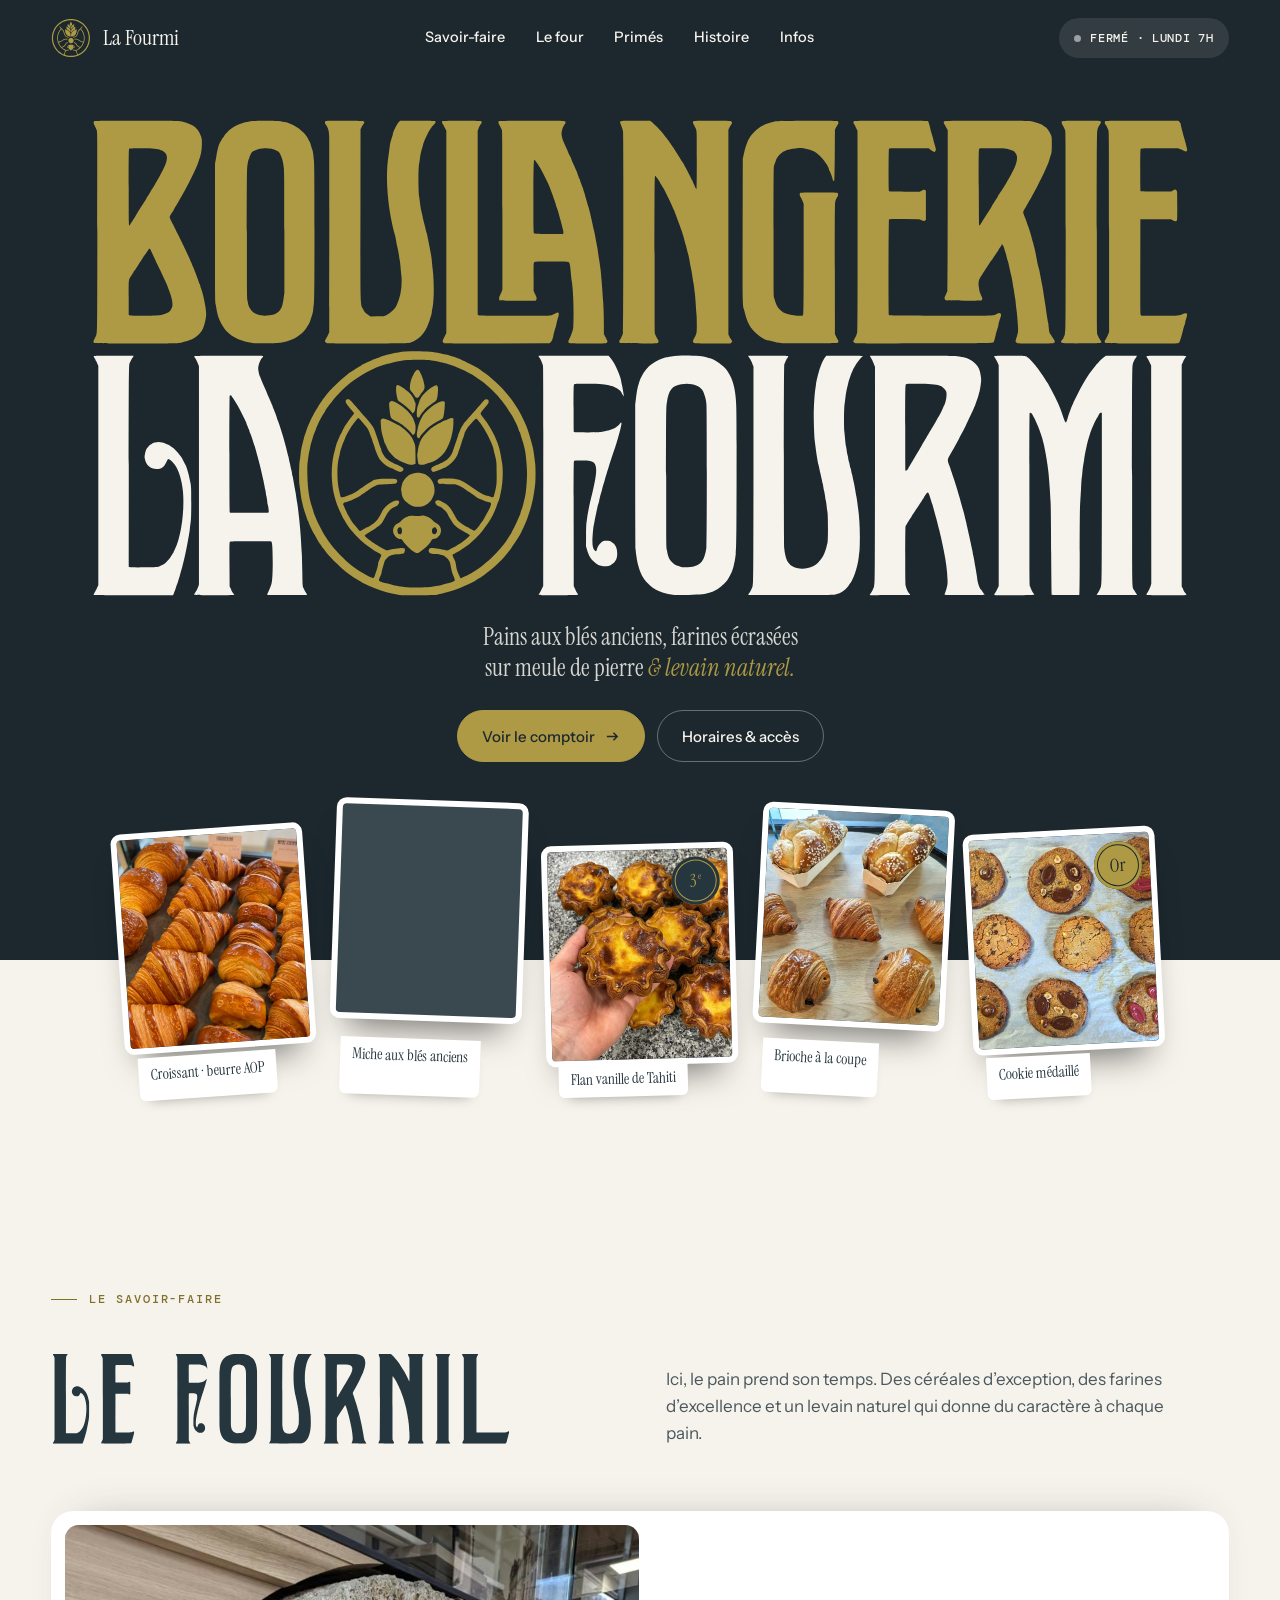
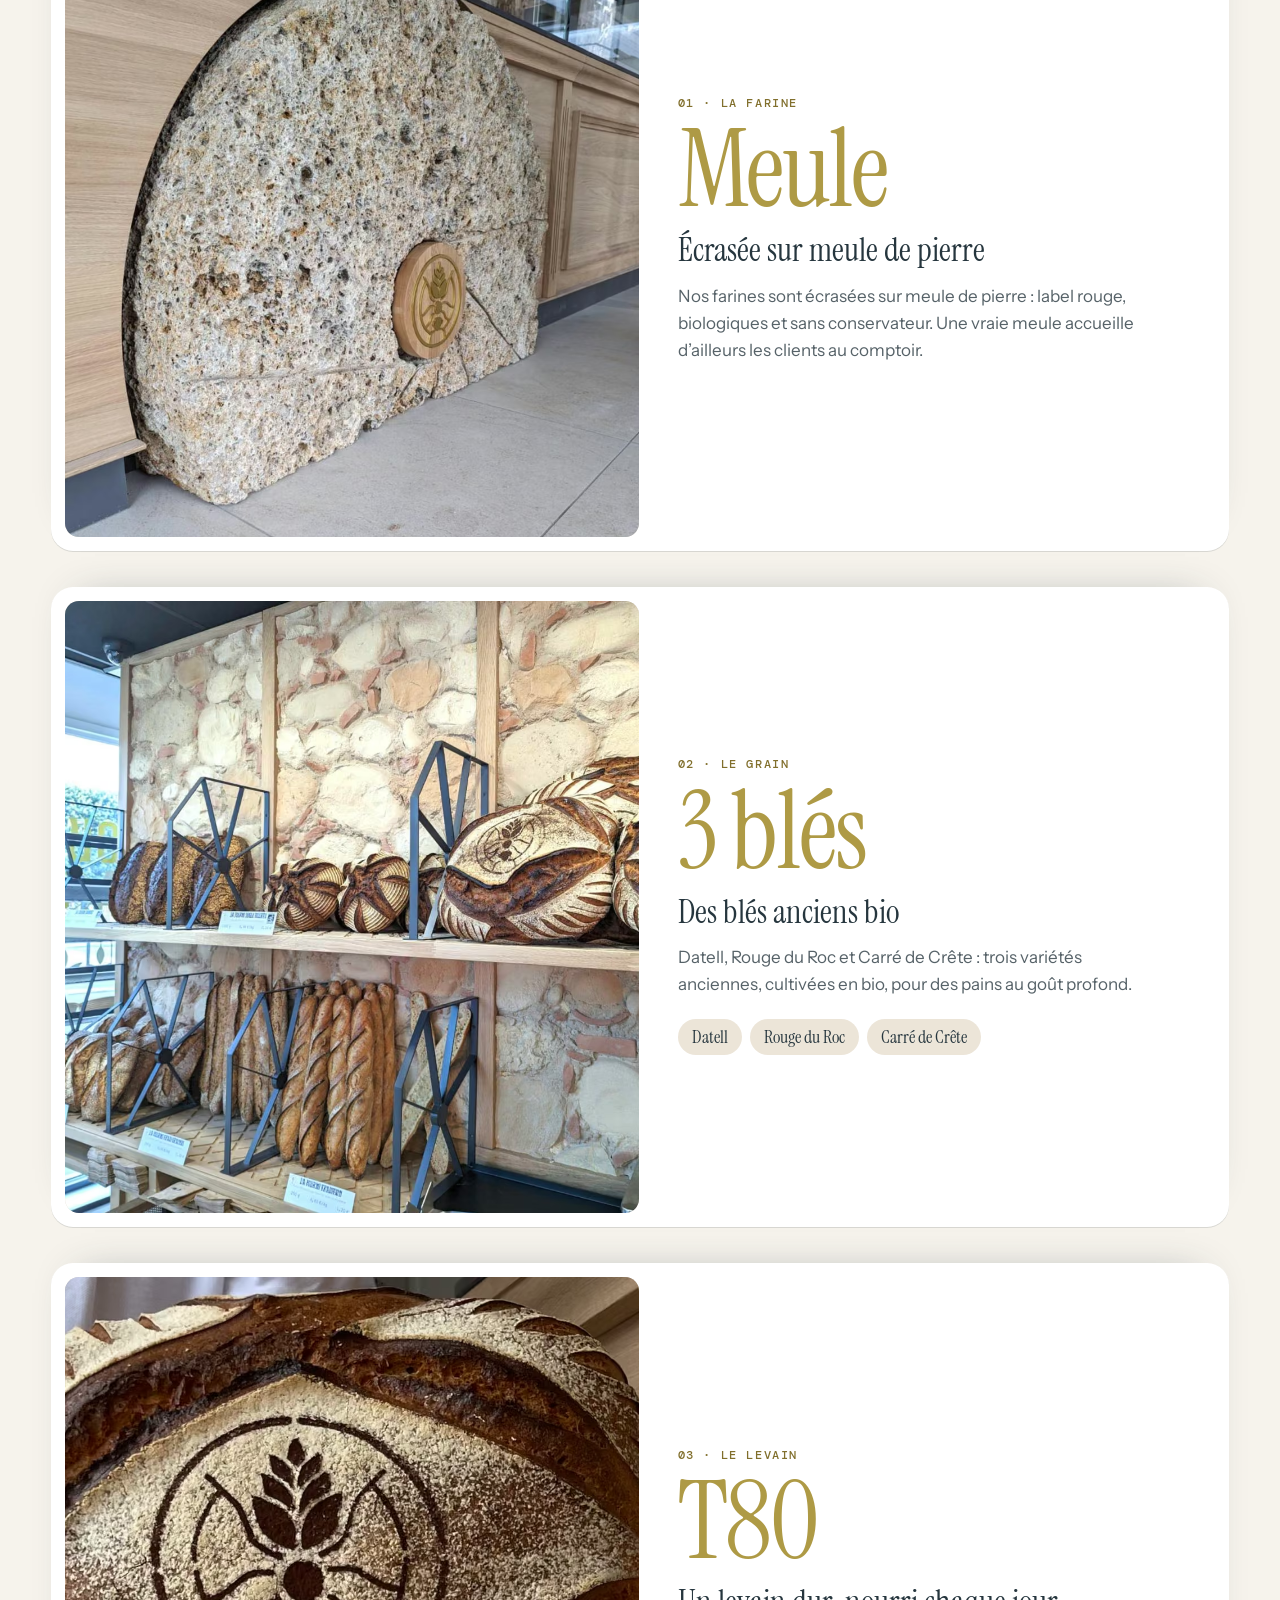
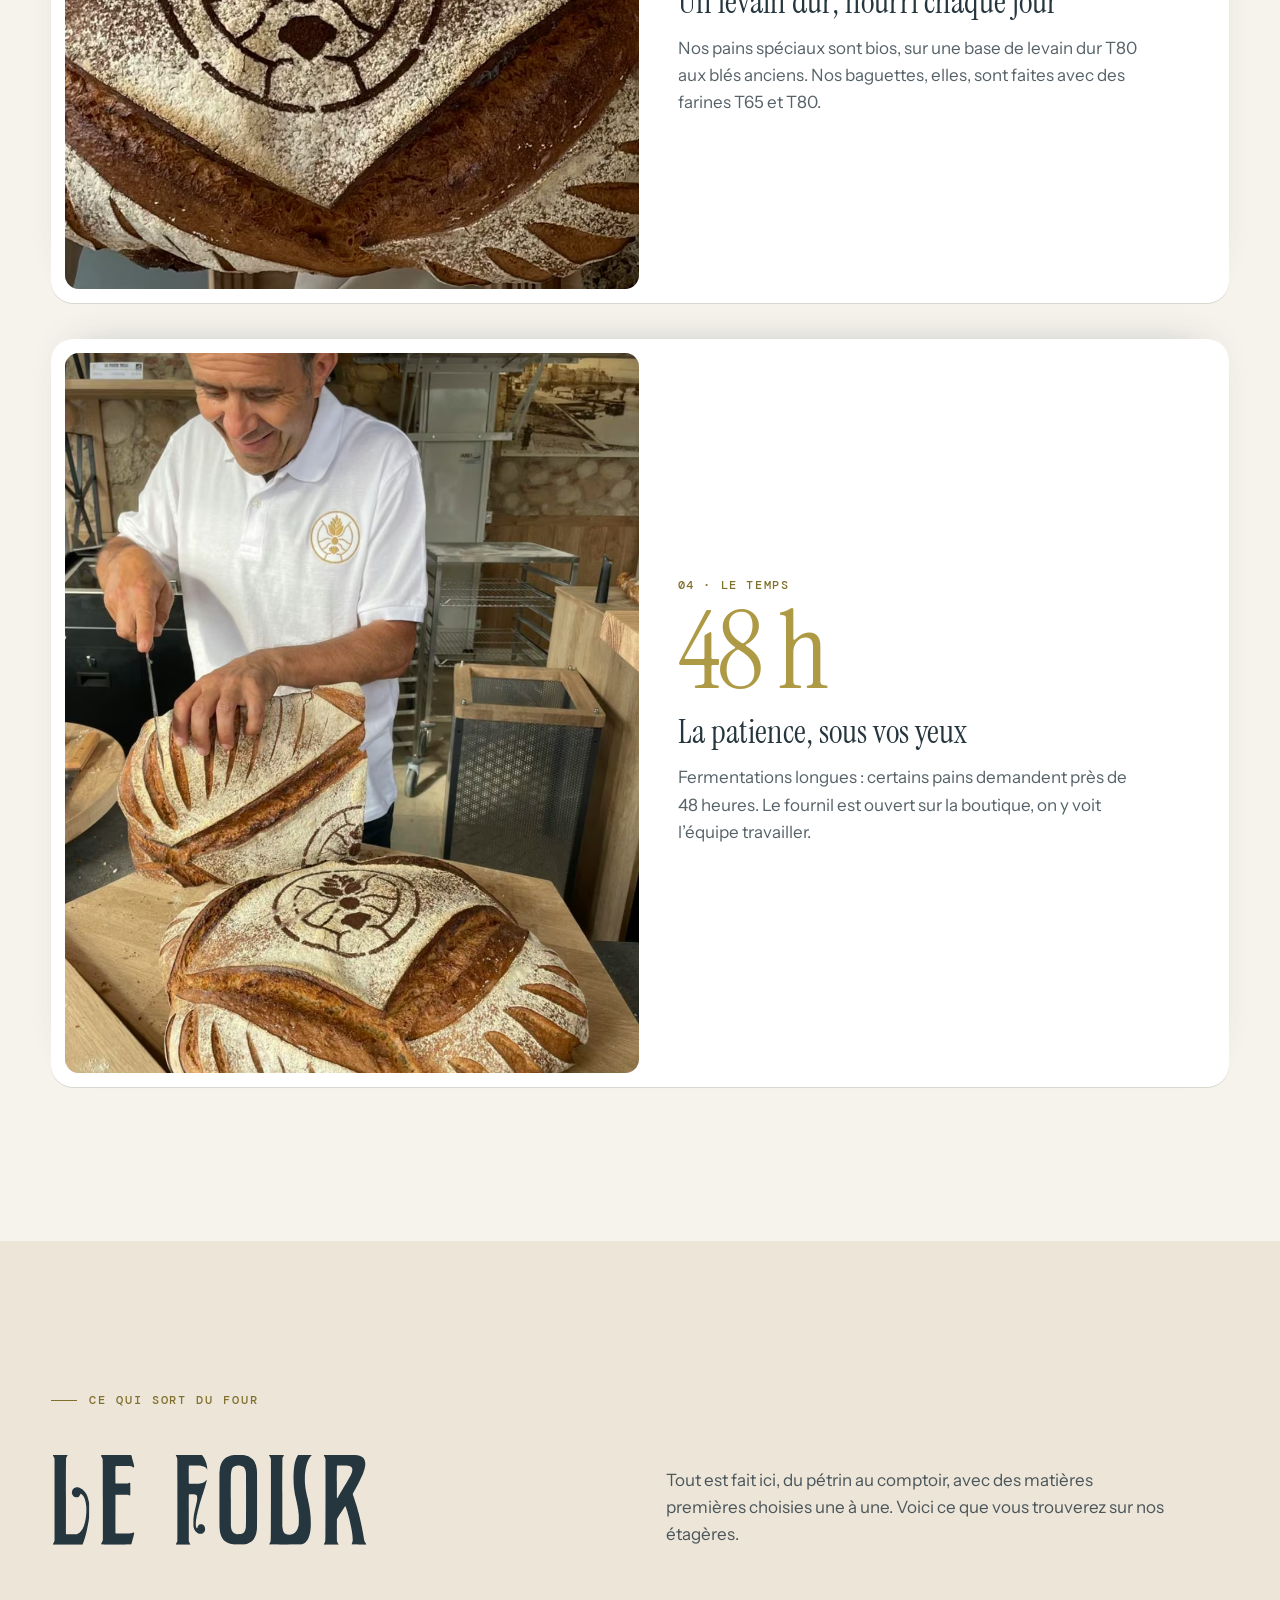
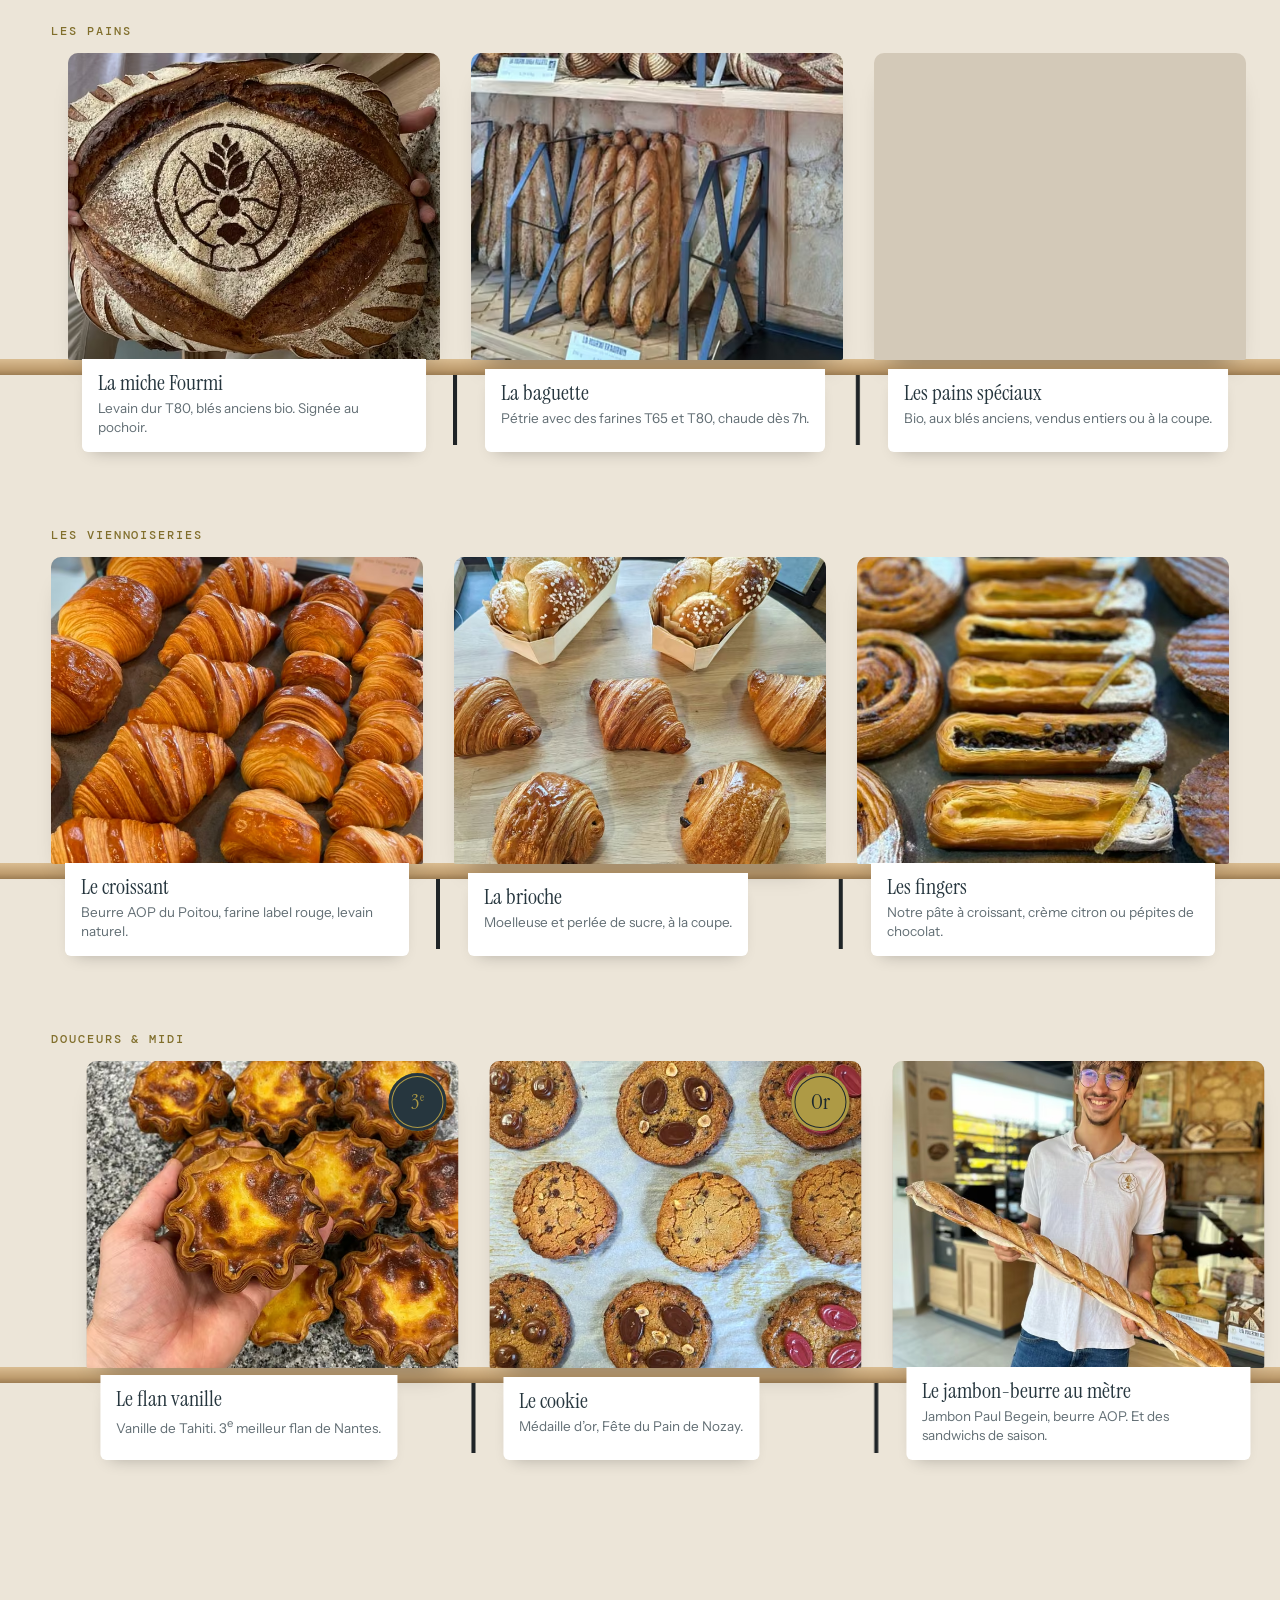
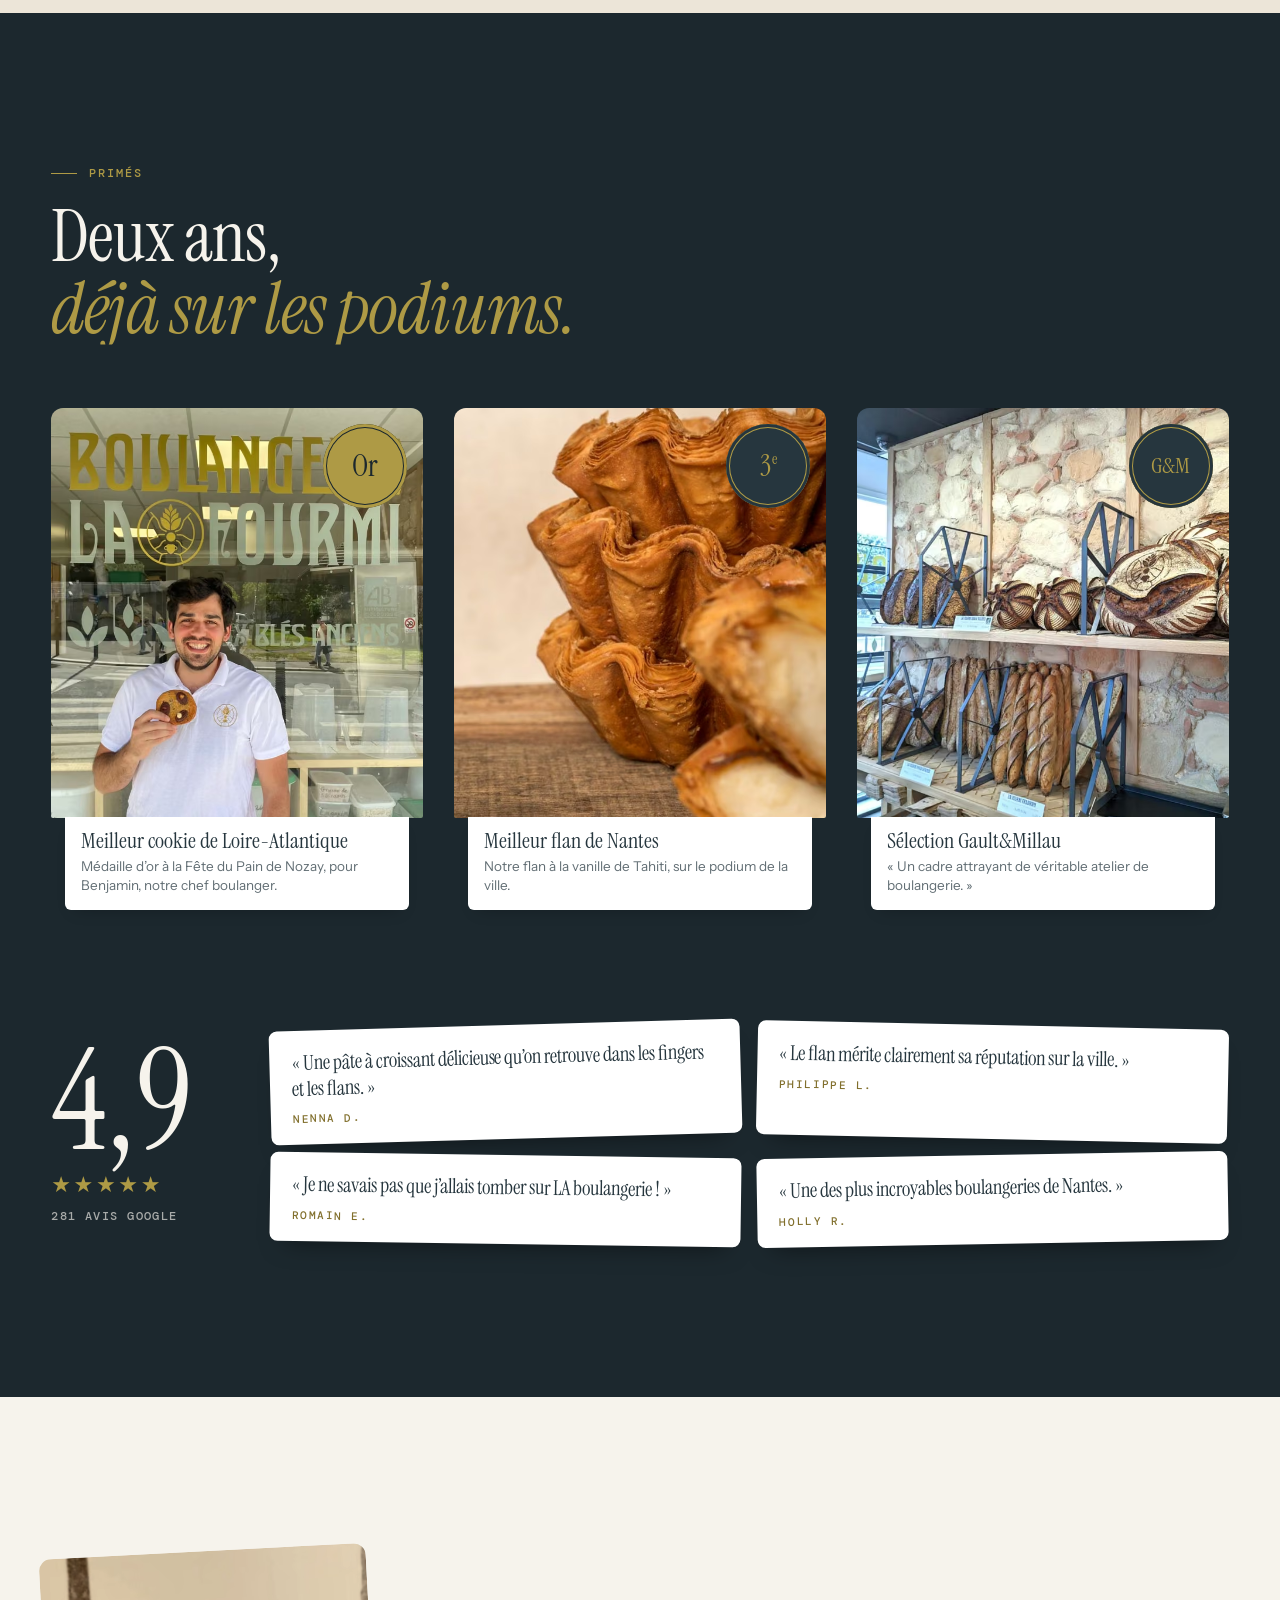
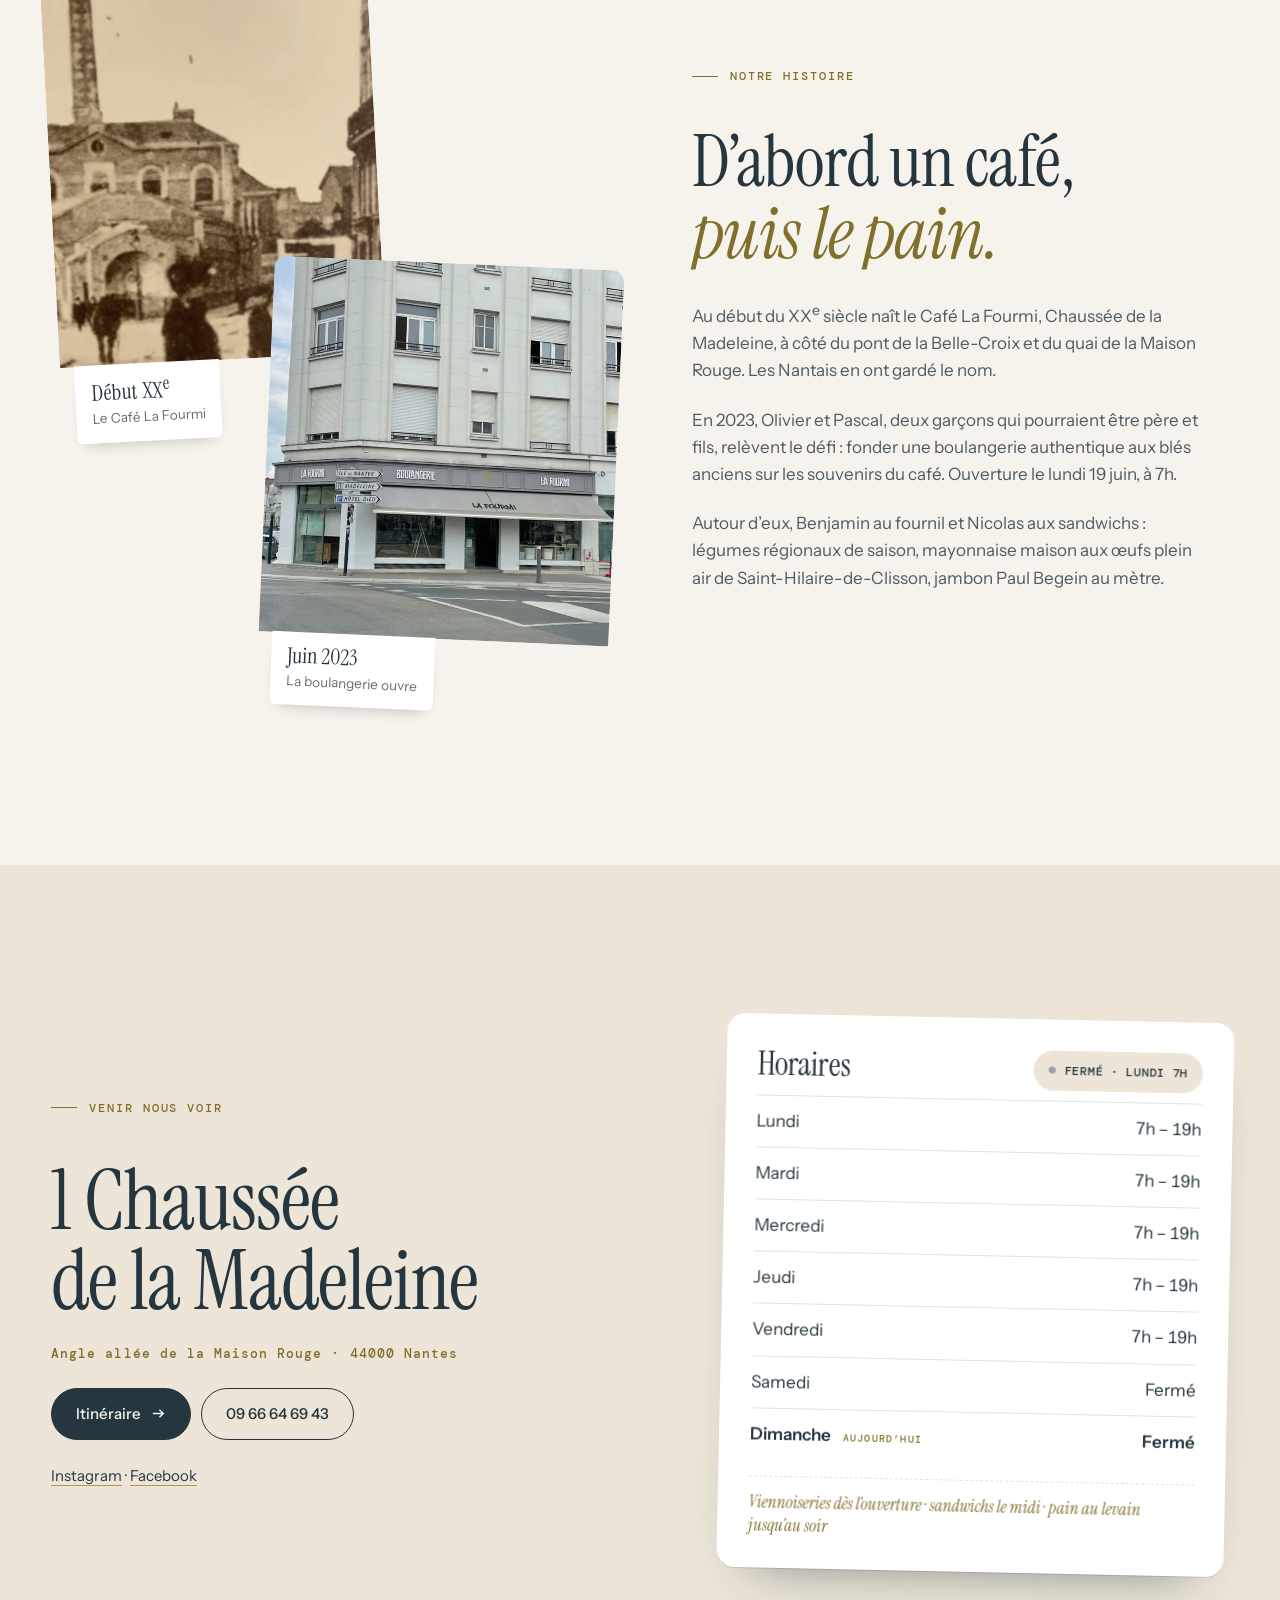
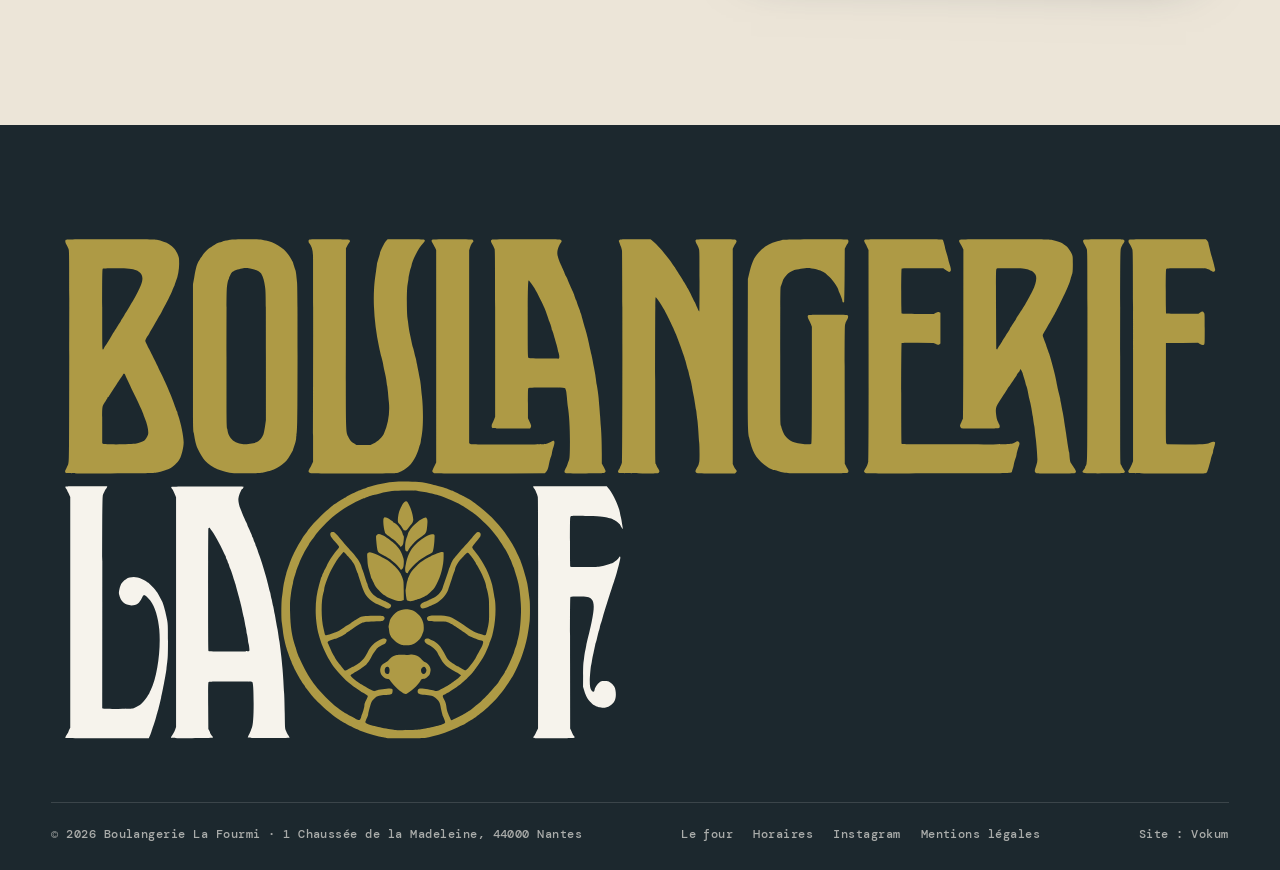
==== index.html @ 7e820cca "Site Boulangerie La Fourmi : ouverture logo, savoir-faire, le four, primés, histoire, infos Co-Autho" ====
<!DOCTYPE html>
<html lang="fr">
<head>
<meta charset="utf-8">
<meta name="viewport" content="width=device-width, initial-scale=1">
<title>Boulangerie La Fourmi · Pains aux blés anciens à Nantes</title>
<meta name="description" content="Boulangerie artisanale au 1 Chaussée de la Madeleine, Nantes. Pains aux blés anciens et farines écrasées sur meule de pierre, levain naturel, viennoiseries au beurre AOP, flan primé et sandwichs de saison. Du lundi au vendredi, 7h–19h.">
<link rel="canonical" href="https://lafourmi-site.vercel.app/">
<meta name="theme-color" content="#F6F3EC">
<meta property="og:type" content="website">
<meta property="og:title" content="Boulangerie La Fourmi · Nantes">
<meta property="og:description" content="Pains aux blés anciens, farines de meule, viennoiseries maison. 1 Chaussée de la Madeleine, Nantes.">
<meta property="og:image" content="https://lafourmi-site.vercel.app/images/og.jpg">
<meta property="og:locale" content="fr_FR">
<link rel="icon" href="/favicon.svg" type="image/svg+xml">
<link rel="apple-touch-icon" href="/apple-touch-icon.png">
<link rel="preload" href="/fonts/instrument-serif.woff2" as="font" type="font/woff2" crossorigin>
<link rel="preload" href="/fonts/instrument-sans-400.woff2" as="font" type="font/woff2" crossorigin>
<link rel="stylesheet" href="/css/styles.min.css?v=3becd344">
<script type="application/ld+json">{"@context":"https://schema.org","@type":"Bakery","name":"Boulangerie La Fourmi","image":"https://lafourmi-site.vercel.app/images/og.jpg","url":"https://lafourmi-site.vercel.app/","telephone":"+33966646943","address":{"@type":"PostalAddress","streetAddress":"1 Chaussée de la Madeleine","postalCode":"44000","addressLocality":"Nantes","addressCountry":"FR"},"geo":{"@type":"GeoCoordinates","latitude":47.2123936,"longitude":-1.5525585},"openingHoursSpecification":[{"@type":"OpeningHoursSpecification","dayOfWeek":["Monday","Tuesday","Wednesday","Thursday","Friday"],"opens":"07:00","closes":"19:00"}],"priceRange":"€","servesCuisine":"Boulangerie","sameAs":["https://www.instagram.com/boulangerielafourmi/","https://www.facebook.com/profile.php?id=100092674192375"]}</script>
<script>document.documentElement.className+=' js'</script>
</head>
<body class="is-loading">
<a class="skip" href="#main">Aller au contenu</a>

<svg width="0" height="0" style="position:absolute" aria-hidden="true">
  <symbol id="emb" viewBox="0 0 1094 1092"><path fill="currentColor" fill-rule="evenodd" d="M521.8 1067.5C511.3 1066.8 486.9 1065 486.5 1064.8C486.4 1064.7 482.9 1064.2 478.8 1063.8C474.6 1063.3 469.1 1062.5 466.6 1062C464.1 1061.5 460.9 1061 459.6 1061C458.3 1061 455.4 1060.5 453.2 1060C451.1 1059.5 448.2 1059 447 1058.8C445.8 1058.5 442.9 1058 440.5 1057.4C438.1 1056.8 435 1056.2 433.5 1056C430.6 1055.5 421.9 1053.5 414 1051.3C411.4 1050.6 407.1 1049.5 404.5 1048.8C401.9 1048.2 398.3 1047.2 396.5 1046.6C394.7 1046 391.7 1045.1 389.8 1044.5C387.8 1043.8 384.8 1043 383 1042.5C381.2 1042 376.7 1040.4 373 1039C369.3 1037.6 364.9 1036 363.2 1035.4C358.6 1033.8 354 1032 351.6 1031C350.4 1030.5 349.2 1030 348.9 1030C348.6 1030 347.8 1029.7 347.1 1029.3C344.6 1028 340.2 1026 336 1024.3C326.2 1020.4 310.1 1012.5 297.6 1005.6C293.3 1003.3 288.9 1001 287.8 1000.4C286.6 999.8 285.2 999 284.5 998.5C283.1 997.5 267.1 987.9 263.8 986C262.6 985.3 260.4 983.9 258.9 982.7C257.4 981.6 255.2 980 254 979.3C252.8 978.5 250.8 977.2 249.5 976.2C248.2 975.3 246.6 974.1 245.8 973.7C244.2 972.8 224 957.8 220.2 954.6C218.9 953.6 216.3 951.5 214.3 949.9C212.3 948.3 210.3 946.5 209.8 946C209.2 945.5 206.7 943.4 204.2 941.2C192.4 931 186.3 925.3 175.6 914.5C166.8 905.8 150.6 888.2 146.9 883.6C146 882.5 143.7 879.5 141.8 877.1C139.8 874.7 137.2 871.4 135.8 869.7C132.7 866 125.2 856 120.5 849.5C118.6 846.9 116.7 844.2 116.1 843.5C115.5 842.8 114.8 841.5 114.3 840.5C113.8 839.5 112.8 837.9 112 836.8C110.5 834.8 105.8 827.9 103.8 824.5C103.2 823.5 102.2 822.1 101.7 821.2C101.2 820.4 100.5 819.1 100 818.4C98.7 815.9 93.4 807.3 92.5 806C92 805.3 90.3 802.2 88.8 799.2C87.2 796.2 85.7 793.5 85.5 793.2C84.4 791.8 70.5 763.5 68.2 758C65.2 750.8 61.9 743.1 61 741.5C60.5 740.5 60 739.2 60 738.8C60 738.4 59.1 735.8 58 733.1C56.9 730.5 55.6 727.2 55.2 726C54.9 724.8 53.9 721.9 53 719.5C52.1 717.1 51 713.9 50.5 712.2C48.5 705.8 47.9 703.6 47 701.2C46.5 699.9 45.9 698 45.8 697C45.5 696 45.1 694.6 44.7 694C44.4 693.2 43.7 691.2 43.3 689.5C42.1 684.5 41 680 40 676.5C39.4 674.7 38.8 672.1 38.5 670.8C38.3 669.4 37.9 667.6 37.5 666.9C37.2 666.1 36.8 664 36.5 662.1C36.1 660.2 35.5 657.4 35 655.8C34.5 654.1 34 651 33.8 649C33.5 647 33.1 644.6 32.7 644C32.4 643.2 31.8 640.4 31.6 637.7C31.2 635 30.6 630.6 30 628C29.4 625.4 29 622.5 29 621.5C29 620.5 28.6 617.4 28.1 614.5C27.6 611.6 26.9 606.5 26.8 603.2C26.6 600 26.1 594.8 25.7 591.8C23.6 575.5 23.6 516.9 25.7 502.2C26.1 499.5 26.6 494.4 26.8 491C26.9 487.6 27.5 482.6 28 480C28.5 477.4 29.1 473.6 29.2 471.5C29.4 469.4 30 465.6 30.6 463.1C31.1 460.5 31.5 457.6 31.5 456.6C31.5 455.6 31.9 453.5 32.2 452C32.7 450.5 33.4 447.4 33.8 445.1C34.1 442.7 34.7 440.1 35 439.2C35.3 438.4 35.9 435.9 36.2 433.7C37 429.4 38 424.8 39.8 418.8C40.4 416.6 41.1 413.8 41.4 412.5C42 409.4 43.8 403.2 44.7 400.5C46.5 394.9 47.6 391.5 48.2 388.6C48.6 386.9 49.4 384.8 49.8 384C50.1 383.2 50.5 382.2 50.5 381.8C50.5 381.2 50.9 380.2 51.2 379.4C52 377.8 53.4 373.9 54.9 369.5C55.2 368.2 56 366.2 56.5 365C57 363.8 57.6 361.9 58 361C59.4 357.1 61 353.1 61.7 351.8C62.1 350.9 62.5 350.1 62.5 349.8C62.5 349.6 63 348.4 63.5 347.3C64 346.1 65.2 343.6 66 341.5C67.8 337.2 68 336.8 71.5 329C73 325.9 74.6 322.7 75 322C75.5 321.3 76 320.2 76.2 319.5C76.6 318.3 82.9 305.9 85.8 300.8C86.5 299.4 88 296.4 89.2 294.2C91.7 289.6 93.3 286.8 98.2 278.9C104.7 268.2 105.6 266.8 109.5 261.1C111.5 257.9 113.8 254.4 114.5 253.2C116.9 249.1 133 227.4 138.1 221.5C140.1 219.2 143.1 215.6 144.7 213.5C146.3 211.4 148.7 208.6 149.9 207.2C151.2 205.8 153.7 203.1 155.5 201C157.3 198.9 160 195.9 161.5 194.2C165.4 189.9 187 168.4 191.8 164.1C193.9 162.1 196.8 159.4 198 158.3C202.3 154.2 209.5 148.3 223.9 136.8C234.8 128.1 255.8 113.2 265.2 107.5C267.3 106.2 270.9 104 273.4 102.5C275.8 101 277.9 99.7 278.2 99.5C278.5 99.5 280.2 98.4 282.1 97.2C283.9 96 286.1 94.7 287.1 94.3C289.9 93 297.1 89 300.1 87.2C301.7 86.2 307.4 83.3 312.9 80.7C331.9 71.5 334.2 70.5 343.2 66.8C345.8 65.8 350.2 63.9 353.2 62.6C356.2 61.4 360.2 59.9 362 59.2C363.8 58.6 366.8 57.5 368.8 56.8C370.7 56 373.6 55 375.2 54.5C376.9 54 378.8 53.4 379.5 53.1C381.6 52.2 388.6 50.1 390.5 49.8C391.4 49.5 392.9 49.1 393.8 48.8C396.4 47.6 401.6 46 409.5 44C413.8 43 418.5 41.7 420 41.3C426.2 39.7 433.9 38 435.1 38C435.7 38 437.9 37.5 439.8 37C441.7 36.5 444.9 35.9 446.9 35.5C448.8 35.2 451 34.8 451.7 34.5C452.4 34.2 455.9 33.7 459.4 33.2C462.9 32.9 466.6 32.3 467.5 32C468.4 31.8 472.7 31.1 476.9 30.8C481.1 30.3 484.9 29.9 485.1 29.7C485.6 29.4 505 27.9 519.2 27C533.4 26.1 567 26.6 584.8 27.9C593 28.5 601.5 29.2 603.5 29.6C605.5 29.9 609.4 30.4 612 30.8C625.8 32.6 638.4 34.8 647.8 36.8C650.9 37.5 653.8 38 654.3 38C655.4 38 664.2 40.1 669.5 41.5C671.3 42 675.9 43.2 679.8 44.2C683.6 45.2 687.9 46.4 689.2 46.8C690.6 47.2 693.6 48.1 696 48.9C698.4 49.5 700.9 50.3 701.8 50.6C702.6 50.9 704.6 51.5 706.2 52C709.6 53 714.2 54.7 720.2 56.9C722.5 57.8 726.8 59.3 729.8 60.4C732.8 61.5 736.7 63 738.5 63.9C740.4 64.7 742.4 65.5 743 65.8C744.9 66.3 756.1 71.2 761.2 73.8C763.8 75 768.2 77 771.2 78.5C774.2 79.9 777.2 81.3 777.7 81.6C778.7 82.1 781.4 83.5 793.2 89.8C796.9 91.7 801.2 94 803 95.2C804.8 96.2 807.4 97.8 808.8 98.6C810.1 99.4 812.2 100.7 813.5 101.5C814.8 102.3 816.6 103.5 817.8 104C818.9 104.7 820.3 105.5 821 106C823.5 107.8 831.1 112.8 832.8 113.8C833.6 114.3 835 115.2 835.8 115.7C836.6 116.2 838.8 117.7 840.8 119C842.6 120.2 846 122.6 848 124.2C850.1 125.9 853.5 128.4 855.5 129.8C859.5 132.5 868 139.3 875.7 145.7C878.4 147.9 881.4 150.3 882.2 151C886.5 154.4 900.2 167.1 908 174.8C920.1 186.7 923.5 190.3 934.5 202.5C937.4 205.7 940 208.6 940.4 209C940.7 209.4 942.2 211.2 943.6 213.1C945 214.9 948.4 219.1 951 222.3C956.5 229.1 960.4 234.2 964.9 240.4C966.5 242.8 968.8 245.9 969.8 247.2C970.8 248.6 972.5 251.1 973.5 252.8C974.6 254.4 977.2 258.1 979.3 261C981.4 263.9 983.3 266.8 983.6 267.5C984 268.2 984.5 269.1 984.9 269.6C985.2 269.9 986 271.3 986.6 272.6C987.3 273.8 989.5 277.4 991.5 280.8C994.9 286.2 997.6 291.1 1000.9 297C1001.5 298.2 1002.6 300.1 1003.2 301.2C1004.9 304 1019.5 333.7 1019.5 334.3C1019.5 334.5 1024.6 346.7 1025.8 349.2C1026.1 350.1 1027 352 1027.7 353.5C1028.3 355 1029.2 357.1 1029.4 358C1029.7 358.9 1030.7 361.6 1031.5 363.8C1032.3 365.9 1033.5 368.9 1034 370.2C1034.5 371.6 1035.2 373.6 1035.7 374.8C1036.1 375.9 1037.2 379.1 1038 382C1039 384.9 1040.7 390.2 1041.8 393.9C1043 397.6 1044 401 1044 401.4C1044 401.9 1044.2 402.5 1044.5 402.8C1044.8 403.1 1045.5 405.2 1046 407.5C1046.5 409.9 1047.4 413.8 1048 416.2C1048.5 418.8 1049.3 421.6 1049.8 422.8C1050.8 425.8 1053.7 439.3 1055.3 448.2C1055.8 450.8 1056.4 453.9 1056.8 455.2C1057.2 456.6 1057.6 459.6 1057.8 461.8C1057.9 463.9 1058.5 467.8 1059 470.2C1059.5 472.8 1060.2 477.4 1060.5 480.8C1060.8 484.1 1061.4 488.6 1061.8 490.8C1062.1 492.9 1062.5 497.9 1062.8 501.8C1063 505.6 1063.4 512.5 1063.8 517C1064.8 528.5 1065.2 553.9 1064.5 564.5C1062.8 591.6 1062 604 1061.5 605.8C1061.2 606.9 1060.8 610.5 1060.5 613.8C1060.2 617 1059.6 621 1059.2 622.5C1058.8 624.1 1058.3 627.6 1058 630.3C1057.5 635.5 1056.1 643.3 1054.5 650.5C1054 652.9 1053.2 656.4 1053 658.2C1052.7 660.1 1052 662.5 1051.7 663.5C1051.3 664.4 1051 665.5 1051 666.1C1051 666.6 1050.5 669 1049.8 671.4C1048.3 676.9 1047.2 681.5 1046.3 685.2C1045.7 688.1 1044.8 691 1042.2 698.9C1041.5 700.8 1041 702.7 1041 703C1041 703.5 1040.5 704.9 1040 706.2C1039.5 707.6 1038.3 711.1 1037.5 714C1036.5 716.9 1035.7 719.5 1035.5 719.8C1035 720.4 1033.3 725.1 1032 729.2C1031.1 732.1 1029.8 735.6 1028 739.8C1027.5 740.9 1026.6 743 1026 744.5C1025.3 746 1024.3 748.4 1023.8 749.8C1020.8 756.3 1019.5 759.5 1019.5 759.8C1019.5 761 1003 793.6 998.5 801.5C996.3 805.2 994.1 809.1 993.7 810.1C993.2 811.1 992.7 812 992.5 812C992.3 812 991.9 812.6 991.5 813.4C990.8 815.2 986.1 822.9 980.1 831.8C979.1 833.4 977.8 835.4 977.2 836.3C976.2 838 971.2 845.2 969 848.2C968.3 849.2 967.2 850.7 966.6 851.6C966 852.5 964.1 855 962.4 857.2C960.8 859.5 958.1 863 956.6 865C955.1 867 952.7 870.1 951.2 871.8C949.9 873.4 947.4 876.5 945.8 878.5C944.1 880.5 941.2 884 939.2 886.2C937.4 888.5 935.2 890.9 934.5 891.7C933.8 892.5 932.6 893.8 932 894.5C931.2 895.2 929.2 897.5 927.5 899.5C923.6 904 904 923.8 898 929C895.8 931 893.3 933.3 892.5 934C890.5 936 880.6 944.5 877.2 947.3C875.5 948.6 871.6 951.9 868.5 954.5C863.5 958.6 859.6 961.6 854.2 965.5C853.4 966.1 850.6 968.1 848 970C841.7 974.8 819.6 989.4 815 992C813 993.1 809.5 995.1 807.4 996.5C805.3 997.9 802 999.8 800 1000.9C798.1 1001.9 795.5 1003.3 794.1 1004C792.8 1004.7 789.2 1006.7 786.1 1008.4C783 1010.1 780.4 1011.5 780.3 1011.5C780 1011.5 760.8 1020.8 758.5 1022C757.5 1022.5 756.4 1023 756 1023C755.6 1023 753.1 1024 750.3 1025.3C741.6 1029.2 725.2 1035.8 719.8 1037.5C718.1 1038 714.9 1039.2 712.5 1040C710.1 1040.9 707.1 1041.9 705.8 1042.2C703 1043 699.4 1044.2 696 1045.4C694.8 1045.8 692.3 1046.6 690.5 1047.1C680.9 1049.8 677.4 1050.7 674 1051.5C672 1052 669.1 1052.7 667.8 1053.1C665 1054 657.4 1055.7 653 1056.5C651.5 1056.8 646.4 1057.8 641.8 1058.8C637.1 1059.7 631.1 1060.8 628.5 1061C625.9 1061.3 623 1061.8 622 1062C621 1062.3 617.5 1062.8 614 1063.2C610.5 1063.7 605 1064.3 601.8 1064.7C598.5 1065.2 589.1 1066 581 1066.5C564.7 1067.8 535.2 1068.2 521.8 1067.5ZM573 1034C576.1 1033.7 584.4 1033 591.2 1032.5C598.1 1032 604.1 1031.5 604.5 1031.3C604.9 1031.2 610 1030.3 615.8 1029.5C621.5 1028.7 627.9 1027.7 629.8 1027.2C631.6 1026.9 635.6 1026.2 638.5 1025.6C646.2 1024.1 651.1 1023 656.8 1021.8C659.5 1021.1 662.2 1020.5 662.8 1020.4C667.5 1019.2 685.7 1014 694 1011.2C714.1 1004.6 714.5 1004.5 714.5 1002.1C714.5 1001.4 714.1 999.9 713.7 998.8C713.2 997.6 712.5 995.5 712 994C711 991.4 710.5 990.2 708.5 985.8C707.3 983.3 706.2 980.2 705 976C704.5 974.2 703.7 972.1 703.3 971.2C701.6 967.6 698.6 957.8 697.6 953C697.2 951 696.6 948.5 696.2 947.5C695.9 946.5 695.2 943.5 694.8 940.7C694.4 937.9 693.8 935 693.5 934.3C693.2 933.5 693 932.4 693 931.6C693 928.4 688.2 917.5 684.3 911.7C682.6 909.3 676.5 902.9 673.5 900.5C668.6 896.5 660.4 892.2 655.5 891C649 889.4 644.1 888.5 640.2 888.2C637.8 888 632.2 887.5 628 887C623.8 886.5 617.1 885.8 613.2 885.5C600.8 884.5 596.5 882 595.8 875C595.5 872.5 595.6 872 596.9 870C597.8 868.6 599.2 867 600.2 866.2C602.6 864.4 606.7 864.1 615 865.1C618.5 865.6 623.2 866.1 625.8 866.2C630.1 866.5 636.4 867.2 648.5 868.8C651.8 869.1 655.4 869.8 656.5 870.2C657.8 870.5 660.8 871.5 663.2 872.2C665.8 873 668.9 874.1 670.2 874.9C673.4 876.5 675.2 876.2 682.5 873.2C687.5 871.2 690.4 869.9 698.4 865.8C699.1 865.4 700.4 864.8 701.2 864.4C705.1 862.5 719.5 855 722 853.5C724.5 851.9 726.2 850.8 736 844.6C737.8 843.5 739.9 842.1 740.8 841.5C741.6 840.9 744 839.3 746 838C748 836.5 750.8 834.6 752 833.8C753.2 832.8 755.2 831.3 756.5 830.4C757.8 829.5 759 828.5 759.3 828.2C759.6 828 761 827 762.2 826C763.5 825 766.5 822.6 768.9 820.6C771.3 818.6 773.9 816.5 774.7 815.9C782.1 809.9 782.2 808.6 775.5 805C774.4 804.3 773 803.5 772.5 803.2C769.9 801.5 764.3 798.4 761.5 797C759.7 796 756.1 794.1 753.5 792.6C750.9 791.1 747 789 745 787.9C743 786.8 741 785.7 740.8 785.5C740.5 785.2 738.5 784.1 736.2 783C731.8 780.6 722.9 774.6 717.9 770.6C714.6 768 704.2 757.1 702.6 754.5C702.1 753.9 700.6 751.8 699.4 750C696 745.5 692 738.4 683.5 722.1C680.2 715.9 670.6 703.8 666.3 700.5C664.9 699.4 662.1 697.2 660.2 695.8C655.1 691.8 653.9 691 645.9 686.8C640.9 684.2 637.5 682.9 635.1 682.4C628.4 681 624.6 677.5 624.1 672C624 669.6 624.1 668.9 625.4 666.5C626.6 664.1 627.2 663.6 629.5 662.6C631 662 633.1 661.5 634.3 661.5C637.8 661.5 650.8 666 656.6 669.1C662.5 672.4 664.5 673.6 664.8 674C665 674.3 665.9 674.9 666.8 675.2C671.8 677.3 686.1 690.5 692.4 698.8C695.1 702.4 702.5 713.9 702.5 714.6C702.5 714.8 703.4 716.4 704.4 718.1C705.5 719.9 707.2 723 708.2 725C713.3 734.6 714.6 736.9 717.4 740.2C718.6 741.6 720.1 743.6 720.9 744.8C722.5 747.1 731.6 755.8 735.5 758.5C740.1 761.6 751 768 761.2 773.5C762.6 774.2 771 779 780 784C789.8 789.5 796.7 793 797.5 793C798.6 793 799.9 791.9 803.9 787.6C806.6 784.6 810 781 811.2 779.5C812.6 778 814 776.4 814.4 776C814.7 775.6 816 773.9 817.2 772.2C818.5 770.5 820.6 767.9 822.1 766.1C824.6 763.3 826.2 761.2 830.1 756C831 754.8 835.2 748.6 839.4 742.2C843.5 735.9 847.4 730.2 847.8 729.6C848.2 729 849.5 726.8 850.5 724.6C851.6 722.5 852.8 720.5 853 720.2C853.2 720 854.6 717.4 856.1 714.5C857.6 711.6 859.6 707.9 860.5 706.2C862.8 702 865.1 697.4 867 693C869.4 687.3 870.5 684.9 871.5 683C872 682 872.5 680.5 872.8 679.5C873 678.5 873.5 677 874.1 676C876.1 672.2 874.6 670.1 868.7 668.5C866.8 668 859 665.6 851.2 663.1C843.5 660.6 835.8 658.1 834 657.6C830 656.4 826.1 654.9 822.2 653C820.6 652.2 817.7 650.9 815.8 650C813 648.8 808.9 646.2 798.5 639.4C796.7 638.1 785.9 631 778 625.8C774.2 623.2 766.1 618 760 614C753.9 610 747.8 606 746.5 605.1C745.3 604.2 743.2 603 742 602.2C740.8 601.5 739.4 600.8 739 600.5C735.2 598.2 727.1 594.8 721.5 593.2C710.4 590.1 708.9 590 673.5 590L641.8 590L639.1 588.6C635.9 586.9 633.9 584.1 633.6 580.8C633.3 577.1 635.4 573.3 638.8 571.2L641.1 569.8L675 569.8C707.9 569.8 708.9 569.8 715 570.9C721.9 572.1 723.5 572.5 729.2 574.3C737.2 576.8 746.6 581 753 585.1C762 590.8 778.7 601.8 785 606C787 607.4 791.2 610.1 794.2 612.1C797.2 614 802.6 617.6 806.1 620C809.6 622.3 813.3 624.7 814.2 625.2C815.1 625.8 816.5 626.7 817.3 627.2C821.5 630 822.7 630.6 828 633.2C833.8 635.9 835.6 636.5 851 641.5C855.5 642.9 864 645.6 869.9 647.5C875.7 649.5 880.8 651 881.1 651C882.3 650.9 884.1 647.9 884.6 645.4C884.9 643.9 885.5 641.4 886 639.8C887.4 635.5 889 629 889.8 625.1C890.1 623.2 890.8 620 891.2 617.8C891.7 615.5 892.5 611.8 893 609.2C893.5 606.8 894.2 602.6 894.5 600C894.8 597.4 895.2 594.4 895.5 593.2C895.8 592.1 896.2 587.4 896.5 582.8C896.8 578.1 897.3 572.9 897.6 571.2C898.4 566.8 898.7 533.7 898 528.2C897.8 525.8 897.2 521 897 517.8C895.5 501.2 894 488.2 893 485.8C892.8 485.1 892.1 482.1 891.8 479.4C891.4 476.7 890.8 474.1 890.5 473.6C890.2 473.1 889.7 470.6 889.3 468C888.5 462.7 887.2 457.6 886.1 455C885.7 454.1 885.1 452 884.8 450.5C884.4 449 883.8 446.8 883.3 445.5C882.9 444.2 882 441.1 881.2 438.5C880.5 435.9 879.5 432.6 879 431.2C876 423.1 874.4 419 873.5 417.2C873 416.1 872.5 414.8 872.5 414.4C872.5 414.1 872.2 413.3 871.8 412.8C871.5 412.2 870.9 410.9 870.5 409.8C870.1 408.6 869.5 406.9 869 406C868.4 405.1 868 404 868 403.7C868 402.8 864.8 396.2 859.6 386.8C859.4 386.2 857.6 382.7 855.8 379C853.9 375.3 851.6 371.1 850.8 369.8C849.9 368.4 847.8 364.9 846 362.1C844.3 359.2 842.2 355.9 841.2 354.6C840.4 353.3 838.2 350 836.5 347.2C834.8 344.5 832.2 340.9 830.8 339.2C828.1 335.9 826.6 334.1 817.1 321.6C814.1 317.6 812.6 315.9 809.5 312.6C804.9 307.9 804.1 307.9 800.2 311.9C798.7 313.4 796.4 315.9 795.1 317.4C793.8 318.9 791.1 321.9 789.2 323.9C772.2 342.4 765.1 350.8 761.1 357.2C759.5 360 755 368.4 754.8 369.5C754.5 370.2 753.9 371.9 753.2 373.4C752.5 374.9 752 376.2 752 376.5C752 376.8 751.6 377.9 751 379.1C750 381.4 747.5 389.4 747.5 390.2C747.5 390.6 747.1 391.6 746.5 392.5C746 393.4 745.5 395.1 745.2 396C745 396.9 744.7 398 744.5 398.3C744.2 398.6 743.5 400.6 742.8 402.8C741.1 408.4 740 411.4 739 414C737.9 416.9 736.6 420.6 735.6 423.8C735.2 425.1 734.6 426.9 734.2 427.8C733.9 428.6 732.9 431.5 732 434.2C731.1 437 730.1 439.9 729.7 440.8C729.3 441.6 728.6 443.4 728.2 444.8C727.1 448.6 726 452.1 725 454C724.5 454.9 724 456.4 723.8 457.2C723.4 459.2 721.1 464.6 719.8 467.5C719.1 468.8 717.9 471.2 717 473.1C716.2 474.9 715.2 476.6 714.8 476.9C714.4 477.4 714 477.9 714 478.2C714 478.5 713.1 479.9 712 481.4C710.9 482.9 709 485.5 707.9 487.2C704.7 491.9 693 503.2 687 507.6C681 511.8 672.8 516.6 666.8 519.2C664.5 520.1 658.9 522.6 654.2 524.6C649.6 526.8 644 529.1 642 529.9C640 530.8 636.5 532.2 634.2 533.2C626.1 537 618.7 539.7 616.1 539.9C614.1 540 613 539.9 610.9 538.9C605.4 536.4 603.5 530.5 606.8 525.2C608.4 522.6 610 521.5 616.5 518.6C622.5 515.9 639.4 508.7 642 507.8C643 507.4 645 506.5 646.4 505.8C647.8 505.1 650.7 503.8 652.9 502.9C658.7 500.6 669.3 495.2 673.2 492.4C679.5 488.1 686.8 481.3 690.5 476.1C691.6 474.8 692.7 473.4 693 473.2C693.3 473.1 694 472.1 694.5 471.1C695.1 470.1 696.3 468 697.2 466.5C698.1 465 699.6 462.3 700.5 460.5C701.4 458.7 702.5 456.4 703 455.4C703.6 454.3 704.2 452.6 704.5 451.6C704.8 450.6 705.8 447.5 706.8 444.8C707.8 442 709.5 437.1 710.5 433.9C711.6 430.6 712.9 427.2 713.2 426.4C714 424.4 715.2 420.8 716.3 417C716.8 415.5 717.2 414 717.5 413.8C717.7 413.5 718.2 412.1 718.7 410.8C719.1 409.4 720.1 406.4 721 404C721.9 401.6 723 398.4 723.5 396.8C725.2 391.1 728.6 381.2 729.5 379.2C730.5 377 731.8 373.4 732.7 370C733 368.8 733.9 366.7 734.5 365.4C735 364.1 735.5 362.6 735.5 362.1C735.5 361.6 735.9 360.9 736.2 360.5C736.6 360.2 737.1 359.4 737.3 358.9C738.6 354.4 744.8 344.1 749.5 338.1C753.2 333.6 761.3 324.4 766 319.5C767.7 317.7 770.2 314.9 771.5 313.4C774.1 310.4 775.9 308.4 781 302.8C782.8 300.8 787 296.1 790.5 292.2C794 288.4 797.8 284.2 799 282.9C800.2 281.6 802.4 279.3 803.8 277.7C806.1 274.9 811.9 268.6 812.5 268C812.6 267.9 813.6 266.8 814.7 265.5C815.8 264.2 819 260.8 821.8 257.8C824.6 254.7 828.2 250.7 830 248.8C831.6 246.8 833.2 245 833.6 244.7C834 244.4 836 242.2 838 239.9C846.7 230.2 849.4 228.9 855.4 231.7C860 233.8 862.3 239.9 860.3 244.7C860 245.6 855.3 251.1 850 256.9C844.6 262.9 838.9 269.3 837.1 271.2C835.4 273.1 831 278.1 827.2 282.2C819 291.4 819.1 291.2 823.9 296.4C830.5 303.6 830.9 303.9 841.4 317.6C851.1 330.4 853.8 334 855.2 336.6C856.1 337.9 857.2 339.7 857.8 340.4C858.4 341.1 859.9 343.6 861.2 345.8C862.6 347.9 864.2 350.4 864.9 351.3C865.5 352.1 866 353 866 353.2C866 353.4 866.7 354.6 867.5 355.8C868.4 356.9 869 358.1 869 358.2C869 358.4 869.6 359.4 870.4 360.6C872 363.2 876.1 371.2 880.1 379.2C881.7 382.6 883.2 385.6 883.5 386C884.5 387.7 887 393 888.3 396.2C889 398.2 890.1 400.9 890.8 402.3C891.5 403.7 892 405.1 892 405.4C892 405.8 892.5 406.9 893 407.9C894.5 410.8 896.5 415.4 896.5 416.1C896.5 416.4 896.9 417.6 897.2 418.5C899.9 425.2 900.7 427.6 901.5 430.8C902.5 434.1 903 435.9 905 442.2C905.5 443.9 906.6 447.9 907.5 451C908.4 454.1 909.4 457.9 909.8 459.2C910.1 460.6 910.6 462.9 910.8 464.2C911 465.6 911.5 468.1 911.9 469.8C912.2 471.4 912.9 474.8 913.3 477.2C913.7 479.7 914.4 482.9 914.8 484.2C915.5 487.1 917.7 504.6 918.5 514.8C918.8 518.6 919.2 524 919.5 526.8C920.2 535 920.1 563.8 919.2 571.8C918.8 575.6 918.2 581.6 918 585.2C917.4 593.2 915.4 608 914 613.5C913.8 614.8 913.2 617.5 912.8 619.5C912.4 621.5 911.8 624.1 911.5 625.2C911.3 626.4 910.8 629 910.3 631.2C909.4 636.2 907.8 642.5 906.9 645.5C906.5 646.8 905.5 649.9 904.8 652.5C904 655.1 903.1 658 902.7 659C902.4 660 901.8 661.9 901.5 663.2C901.2 664.6 900.5 667 900 668.4C899.5 669.8 898.5 672.2 898 673.6C894.1 684.1 892.4 688.8 890.5 692.8C888.9 696.2 887 700.9 887 701.3C887 701.9 879.7 716.2 877.7 719.5C876.8 721.1 876 722.5 876 722.6C876 723.5 867.5 738.7 864.5 743.2C862.5 746.2 860.4 749.5 859.8 750.5C859.1 751.5 857.6 753.9 856.4 755.8C855.2 757.6 853.5 760.4 852.7 761.6C851.9 763 849.8 766 848 768.2C846.2 770.5 842.6 775.1 840 778.5C831.5 789.5 829 792.5 823.6 798.4C812.8 810.3 794.2 828.3 788.2 832.8C787.1 833.5 784.4 835.8 782 837.8C768.6 848.9 767 850 747.7 862.9C739.8 868.1 734.4 871.2 712.5 883.2C709.9 884.6 706.5 886.4 705 887C699.6 889.4 696.2 891.3 696.1 892C696 892.5 697.1 894.6 698.6 896.8C700 898.9 701.9 901.6 702.6 902.7C708.2 911 712.8 923.6 714 933.8C714.3 935.6 714.9 938.9 715.5 940.8C716 942.6 716.6 945.2 717 946.5C718 951.5 719.5 956.5 720 957.5C720.4 958.1 721 960 721.5 961.7C723 966.8 724 969.6 725 971.8C725.6 972.9 726 974 726 974.3C726 974.9 731.9 989.5 733.2 992.2C735.3 996.4 737.7 995.6 763.5 982.5C779.8 974.4 788.9 969.3 798.2 963.2C800.5 961.8 803 960.2 804 959.8C806 958.8 813.9 953.5 818 950.5C822.5 947.2 829.8 942.1 832.7 940.2C834.9 938.9 840 935 844 931.5C845.9 930 848.5 928 849.7 927C851 926 852.5 924.8 853.1 924.2C853.8 923.6 856.9 921 860 918.5C863.1 915.9 865.9 913.7 866 913.5C866.1 913.4 867.4 912.2 868.8 911C871.2 908.9 875.1 905.2 887.5 893.2C895.2 885.8 906.4 873.8 914.9 864C918.9 859.2 927.6 848.4 929 846.3C929.4 845.7 931.2 843.4 933 841.2C934.9 839 938.1 834.6 940.3 831.5C942.5 828.4 945 824.5 946.1 823C947.1 821.5 949.2 818.5 950.6 816.2C952 814 954.2 811 955.4 809.4C956.5 807.9 957.9 805.8 958.4 804.8C958.8 803.8 959.4 803 959.5 803C959.7 803 960.2 802.2 960.5 801.4C960.9 800.5 961.8 798.9 962.5 797.8C963.3 796.6 964.9 793.8 966.2 791.4C967.5 788.9 969.2 785.8 970.1 784.4C972 781.4 974.2 777.1 978.9 767.8C989.5 746 993.2 738.1 993.8 735.8C994 734.9 994.4 734 994.6 733.6C995 733.1 996.1 730.2 998.3 724.2C998.7 723.1 999.2 721.8 999.5 721.3C999.9 720.8 1000.5 719.2 1001 717.8C1001.5 716.4 1002.5 713.6 1003.2 711.8C1004 709.9 1004.9 707 1005.3 705.5C1005.7 704 1006.4 702.1 1006.8 701.4C1007.1 700.7 1007.5 699.8 1007.5 699.3C1007.5 698.9 1008 696.9 1008.7 694.9C1012.8 682.5 1015 675.5 1015 674.6C1015 674.1 1015.4 672.5 1015.8 671C1016.2 669.5 1017 666.4 1017.5 664C1018 661.6 1019 657.2 1019.8 654.2C1020.5 651.2 1021.5 646.6 1022 644C1022.5 641.4 1023.2 638.6 1023.5 637.8C1023.8 636.9 1024.2 633.6 1024.5 630.5C1024.8 627.4 1025.3 623.5 1025.8 621.9C1026.2 620.3 1026.8 616.6 1027 613.6C1027.3 610.8 1027.8 607.3 1028.2 606C1028.7 604.7 1029.2 599.1 1029.5 593C1029.8 587 1030.2 581 1030.5 579.5C1031.3 575.2 1031.8 529.1 1031 520.2C1028.8 490.9 1028.5 488.2 1025.8 471C1025.1 466.8 1024.4 462 1024.2 460.5C1024 459 1023.6 456.9 1023.2 455.9C1022.9 454.9 1022.5 453 1022.2 451.6C1022.1 450.4 1021.4 446.9 1020.8 444C1020.1 441.1 1019.4 437.6 1019 436.2C1017.5 428.8 1013.6 414.4 1009.9 402.8C1008.5 398.4 1006.9 393.3 1006.4 391.5C1005.8 389.7 1004.9 386.9 1004.2 385.1C1003.5 383.4 1003 381.6 1003 381.1C1003 380.6 1002.7 379.8 1002.3 379.2C1001.6 378.2 1000.1 374.6 998.6 369.8C998.2 368.4 997.5 366.6 997 365.8C996.4 364.9 996 363.9 996 363.6C996 362.9 995.6 362 992.7 355.8C992.1 354.4 990.8 351.4 989.9 349.2C986 340.3 978 323.9 973.8 316.2C972 313.2 970 309.4 969.1 307.8C968.3 306.1 966.5 303.2 965.3 301.2C964 299.3 963 297.6 963 297.4C963 297.1 962.1 295.6 961 294.1C960 292.6 958.6 290.4 958 289.2C954.3 282.3 936 256.4 926.4 244.3C922.2 239.1 913 228 911.8 226.7C911.2 226.1 909.9 224.7 908.8 223.4C893.5 206.7 884.2 197.2 874.2 188.2C872 186.2 868.8 183.2 867 181.7C864 178.9 855.4 171.8 848.5 166.2C847 165.1 844.4 162.9 842.8 161.6C841.1 160.3 838.6 158.4 837.4 157.4C836 156.6 834.4 155.3 833.6 154.8C832.9 154.2 830.5 152.5 828.5 150.9C822.3 146.3 802.6 133.4 796 129.6C792.5 127.5 789.2 125.5 788.5 125C787.8 124.5 784.8 122.8 781.8 121.2C778.7 119.7 773.3 116.7 769.7 114.7C766.1 112.7 763 111 762.9 111C762.6 111 758.8 109.2 754.1 107C743.7 101.9 738.3 99.5 737.4 99.5C737 99.5 736.2 99.2 735.6 98.8C735 98.3 733.7 97.7 732.6 97.3C731.6 97 729 95.8 727 94.8C723.1 93 709 88 694.5 83.2C690 81.7 685.6 80.2 684.8 80C682 79 667 75 661.5 73.7C659.7 73.3 657.7 72.8 657 72.5C656.3 72.2 653.6 71.7 651 71.2C648.5 70.8 646 70.2 645.5 70C645.1 69.8 643.5 69.5 642 69.2C640.5 69 637.6 68.5 635.8 68.2C631.8 67.3 623.9 66 616 64.8C613.1 64.3 609.6 63.8 608.2 63.5C606.9 63.2 602.7 62.8 599 62.5C595.3 62.2 589 61.6 585 61.2C564.8 59.2 524.5 59 508.3 60.8C504.5 61.1 498.6 61.7 495.1 62C487.9 62.5 475.3 64.2 467.2 65.5C464.2 66 460.5 66.5 459 66.8C457.5 66.9 454.6 67.5 452.5 68C448.2 69.1 442.6 70.3 436.9 71.2C434.8 71.7 432.6 72.2 432.1 72.4C431.6 72.7 429.6 73.2 427.5 73.7C423.4 74.6 414.9 76.8 409 78.5C406.9 79.1 403.8 80 402 80.5C385.8 85.2 356.1 96.5 340.8 104C328.1 110.1 317.7 115.3 313.8 117.5C311.2 118.8 307.6 120.8 305.5 121.9C303.4 123 300.4 124.8 298.7 125.9C297 127 294.1 128.8 292.3 129.8C290.4 130.9 288.1 132.2 287.1 132.8C286.1 133.4 284.6 134.3 283.8 134.8C282.1 135.8 271.4 143.1 271 143.5C270.9 143.7 269.1 144.8 267 146.1C263.1 148.6 246.3 160.9 240.8 165.5C239.6 166.4 236.7 168.8 234.2 170.8C222.1 180.4 198.2 203 187.2 215.3C185.3 217.4 183.1 219.9 182.2 220.8C173.3 230 153.6 254.7 145 267.3C135.8 280.9 129.8 290.2 126.5 295.9C126.1 296.6 125 298.5 124 300C123 301.5 120.7 305.4 119 308.6C117.2 311.9 115.2 315.6 114.4 316.9C112.8 319.6 108.7 328 105 335.8C103.5 338.8 102.1 341.6 101.8 342C101.4 342.4 100.9 343.4 100.6 344.2C100.3 345.1 99.2 347.6 98.2 350C97.2 352.4 96.1 355.1 95.7 356.2C95 358.1 94.2 359.9 92 364.8C91.5 365.9 90.7 368 90.1 369.5C87.3 376.9 86.4 379.4 85.5 381.8C84.8 383.1 84.2 385.1 83.9 386C83.7 386.9 83 388.9 82.5 390.2C81.2 393.6 80 397.2 79.2 400.2C78.9 401.6 78.2 403.8 77.8 405C76.3 409.4 74.9 414.4 73.5 420.2C72.7 423.6 71.5 427.9 71 430C68.9 438 67.6 443.9 67.2 446.5C67 448 66.5 450.5 66.2 452C65.8 453.5 65.1 456.8 64.8 459.2C64.4 461.8 63.9 464.6 63.5 465.5C63.2 466.4 62.9 469.1 62.7 471.2C62.5 473.4 62 477.1 61.5 479.2C61 481.4 60.3 486.5 60 490.5C59.7 494.5 59.1 499.9 58.8 502.5C58.4 505.1 57.8 513.9 57.5 522C56.5 549.1 57 573.4 58.8 591C59.1 595 59.8 600.9 60 604C60.4 607.1 61 612 61.5 614.6C62 617.4 62.5 620.4 62.5 621.4C62.5 622.3 63 625.2 63.5 627.9C64 630.6 64.7 634.8 65 637.2C65.3 639.6 65.8 642.4 66.2 643.3C66.6 644.2 67.1 646 67.2 647.4C67.5 648.6 68 651.2 68.5 653C69 654.8 69.6 657.6 69.8 659.2C70 660.9 70.3 662.7 70.7 663.2C71 663.8 71.6 666.1 72.1 668.5C73 672.6 74.5 678.5 76.2 683.8C76.7 685.1 77.5 687.9 78.1 689.8C78.7 691.6 79.5 694.4 80 695.8C80.5 697.1 81.2 699.2 81.5 700.5C82 703.1 83.6 707.4 88.8 720.9C89.5 722.8 90.4 725.1 90.8 726.2C91.2 727.4 92.5 730.3 93.5 732.8C94.6 735.3 95.5 737.6 95.5 738C95.5 738.4 96.5 740.8 97.7 743.2C98.9 745.7 100.7 749.5 101.8 751.8C102.8 754 105 758.6 106.8 762.2C108.5 765.8 110 768.9 110 769.1C110 769.4 111.8 772.9 114.1 776.8C116.4 780.8 118.8 785 119.4 786.1C120 787.3 121.2 789.2 121.9 790.5C122.7 791.8 124.2 794.5 125.4 796.5C126.6 798.5 127.8 800.7 128.2 801.2C128.6 802 141.3 821.2 144.8 826.5C145.1 826.9 146.2 828.5 147.2 830C148.2 831.5 150.6 834.8 152.5 837.2C157.8 844 161.7 849 162.5 850.2C162.9 850.8 164.3 852.5 165.6 854C166.8 855.5 168.8 857.9 169.8 859.3C171.6 861.6 175.4 865.9 187.2 879C189.2 881 191.4 883.5 192.3 884.5C193.7 886.1 209.9 901.8 218.8 910C224.8 915.8 244.4 931.9 252.1 937.4C256.1 940.4 261.2 944 263.4 945.6C268.9 949.6 280.9 957.7 283 958.8C283.9 959.2 285.3 960 286 960.5C289.1 962.7 303.2 971.1 307.5 973.4C326.9 983.6 335.1 987.8 340.6 990.2C343.4 991.5 346.6 992.9 347.8 993.5C348.8 994 350.4 994.5 351.3 994.5C352.8 994.5 353.1 994.2 354.4 991.4C355.2 989.6 356.1 987.7 356.3 987C356.4 986.3 356.9 985.5 357.1 985.1C357.7 984.5 358.6 982.2 360.8 975.8C361.4 974 362.2 972.1 362.4 971.8C362.8 971.5 363.2 970.3 363.4 969.2C364 967 365.6 962.2 367.1 958.2C368.7 953.6 369.6 950.8 370.1 948.2C370.4 946.9 371 944.4 371.5 942.8C372 941.1 372.6 938.1 372.8 936.2C373.1 932.5 375.3 923.2 377 918.2C379.2 912 384.4 902.5 389.5 896C391.9 892.9 392.2 892 391.2 891C390.8 890.5 389.1 889.4 387.6 888.7C386 888 383.1 886.6 381 885.6C378.9 884.6 373.1 881.5 368 878.8C362.9 876 356.8 872.5 354.2 871.2C351.8 870 348.6 868 347.2 867C345.9 866 344.2 864.9 343.6 864.5C342.9 864.1 342.1 863.7 341.8 863.5C341.5 863.2 337.9 860.8 333.8 858.1C324.5 852 324.9 852.3 320.9 849.2C318.1 847.1 301.3 833.6 299.6 832.2C281.9 816.9 258.9 793 251.9 782.6C251.6 782 249.6 779.5 247.4 776.9C239.9 767.7 235.8 761.9 230.2 752.8C229.2 751 227.4 748.4 226.4 747.1C223.7 743.4 217.3 732.4 214.2 726.2C213.5 724.9 212.3 722.6 211.5 721.2C210.7 719.9 209.8 718.2 209.5 717.5C209.2 716.8 208.2 714.9 207.4 713.2C203.8 706.4 200 698.2 200 697.2C200 697 199.4 695.6 198.8 694.3C198.1 693 197.5 691.7 197.5 691.4C197.5 691 196.9 689.6 196.2 688.2C195.6 686.9 195 685.5 195 685.1C195 684.8 194.6 683.6 194 682.6C192.2 679.1 189.3 671.4 187.8 665.8C187 663 185.9 659.5 184.7 656C184.2 654.8 183.7 652.5 183.2 651C182.9 649.5 182.2 647.2 181.8 646C180.1 641 178.9 636.8 178.5 633.6C178.2 631.8 177.7 629.2 177.3 628C176.9 626.8 176.4 624.5 176.2 623C176.1 621.5 175.5 618.6 175 616.8C174.5 614.9 173.8 611.4 173.6 609C173.2 606.6 172.8 604 172.5 603C172.2 602 171.7 597.1 171.2 592C170.8 587 170.2 581.9 170 580.8C169.8 579.6 169.2 571.5 168.9 562.8C168.3 544.9 168.9 520.4 170.2 512.2C170.7 509.8 171.1 504.8 171.3 501.2C171.4 497.7 171.9 493.6 172.3 492.1C172.7 490.7 173.3 487.3 173.7 484.6C174.1 481.9 174.7 479.1 174.9 478.6C175.2 478.1 175.7 475.9 176 473.6C176.3 471.4 176.9 468.6 177.3 467.4C177.7 466.2 178.2 463.2 178.6 460.6C178.8 457.9 179.3 455.5 179.6 455.2C180 454.6 182.1 448.1 183.2 443.5C184.4 438.9 186.1 433.4 187.1 430.9C187.6 429.6 188 428.1 188 427.6C188 426.4 189.6 422.2 192.8 414.7C194 411.9 195 409.4 195 409.1C195 408.7 195.6 407.4 196.2 406.1C196.9 404.8 197.5 403.4 197.5 403C197.5 402.6 197.8 401.8 198.2 401.2C198.6 400.7 199.2 399.4 199.5 398.2C200.6 394.7 205.4 384.3 209.2 377.2C210.2 375.6 211.9 372.2 213.2 369.8C215.8 364.6 219.3 358.4 220.7 356.2C221.2 355.4 222.4 353.6 223.2 352.2C224.2 350.9 225.8 348.4 226.8 346.7C229.3 342.8 231.3 339.4 233.2 336.4C235.1 333.5 237.9 329.4 240.1 326.6C241 325.5 243.8 321.8 246.4 318.4C249.1 315 252.2 311 253.5 309.5C254.8 308 256.4 305.9 257.1 304.8C257.9 303.7 260.1 301.1 262.1 299.1C267.6 293.4 268.5 292.1 268.5 290.3C268.5 288.8 266.9 286.2 264.6 283.9C263.6 283.1 262.2 281.4 256.5 275C252.3 270.3 241.9 258.9 237.4 254.2C230.9 247.4 228.9 244.2 228.8 240.6C228.8 233.9 236.7 228.7 242.7 231.2C244.9 232.2 247.5 234.5 251.5 239.2C253.3 241.4 255.9 244.4 257.3 245.8C260.8 249.3 265.1 254.1 269.5 259C271.6 261.4 275.6 265.8 278.6 269C281.4 272.1 286.1 277.4 289 280.5C291.9 283.6 295.9 288.1 298 290.5C300.1 292.9 302.5 295.5 303.3 296.4C304.1 297.3 306.6 300 308.8 302.4C311 304.8 316.2 310.5 320.3 315.1C339.9 336.9 343.6 341.4 346.4 346.6C347.4 348.4 348.4 350.1 348.8 350.5C349.3 351.2 352.7 358.1 354.8 362.8C355.5 364.4 359.2 375.2 363.1 387.2C363.7 388.9 364.6 391.1 365.1 392.3C365.6 393.4 366 394.7 366 395.2C366 395.6 366.4 396.9 367 398C367.6 399.1 368 400.3 368 400.8C368 401.2 368.4 402.2 368.9 403.1C369.3 404.1 370.1 406.2 370.6 408C371.1 409.8 372.1 413.1 373 415.5C373.9 417.9 374.9 420.8 375.2 422.1C375.6 423.4 376.1 424.7 376.2 425.1C376.8 425.9 378.9 431.6 380 435.2C380.5 436.9 381.6 440.1 382.5 442.5C383.4 444.9 384.3 447.6 384.6 448.5C387 456.9 392.2 466.8 398.9 475.5C401.1 478.6 410 487.4 413.5 490.1C418.6 494 426.9 498.6 434.2 501.7C439.2 503.8 442.2 505.1 451.6 509.2C455 510.8 458.1 512 458.6 512C458.9 512 459.7 512.3 460.2 512.6C460.8 513 465.4 515.1 470.3 517.2C482.8 522.5 484.5 524.1 484.5 530.5C484.5 534.8 483 537.2 479.1 539.2C475.9 540.9 472.7 540.3 464.1 536.7C459.8 534.9 455.7 533 455 532.7C453.8 532 442.9 527.5 439.4 526.2C438.4 525.9 435.6 524.6 433.2 523.5C430.8 522.4 426.6 520.5 424 519.5C407 512.6 390.6 499.2 379.1 482.9C373.1 474.3 367.8 462.9 362.1 446C360.9 442.6 359.2 437.9 358.4 435.8C357.6 433.6 356.6 430.4 356.1 428.8C355.5 427.1 354.3 423.4 353.3 420.5C352.3 417.6 350.6 412.6 349.6 409.5C346.9 401.6 346.5 400.6 345.4 398.1C344.9 396.9 344.5 395.6 344.5 395.2C344.5 394.8 344.1 393.8 343.6 392.9C343.2 391.9 342.4 389.9 341.9 388.2C340.9 384.5 339.6 380.7 338.7 378.8C338.4 377.9 337.6 375.9 337 374.2C336.4 372.6 335.5 370.1 335 368.8C333.4 364.3 325.2 351.1 321.9 347.5C321 346.6 319 344.3 317.5 342.5C316 340.7 313.1 337.6 311.2 335.5C309.2 333.4 306 329.9 303.9 327.5C301.9 325.1 297.7 320.4 294.5 317C291.4 313.6 288.1 310.1 287.4 309.4C285.1 306.8 284.3 307.1 278.8 313.2C274 318.4 271.4 321.6 268.4 325.5C265.9 328.9 257 340.2 255.9 341.5C255.4 342.2 254 344.2 252.9 346C249.7 351.1 247.7 354.3 245.6 357.3C244.6 358.8 243.4 360.6 243 361.4C242.2 362.9 241.2 364.4 238.6 368.4C237.7 369.9 236 372.9 234.9 374.9C233.8 377.1 232.6 379.1 232.2 379.6C231.8 379.9 231.5 380.6 231.5 380.8C231.5 381.2 228.9 386.5 225.3 393.4C224 395.9 222.6 399.1 220.2 404.5C219.5 406.3 218.3 408.9 217.7 410.4C217.1 411.9 216.5 413.4 216.5 413.7C216.5 414 215.9 415.4 215.2 416.8C214.6 418.1 214 419.6 214 419.9C214 420.3 213.7 421.2 213.2 421.9C212 424.2 208.6 433.9 207.2 438.8C206.9 440.1 206.2 442.2 205.8 443.5C205.4 444.8 204.4 447.8 203.8 450.2C203.1 452.8 201.9 456.4 201.3 458.5C200.7 460.6 199.9 463.4 199.8 464.9C199.6 466.4 199.2 468.4 198.8 469.4C198.3 470.2 197.9 472.4 197.7 474.1C197.6 475.9 197 478.6 196.5 480.2C196 481.9 195.4 485.1 195.2 487.2C195.1 489.4 194.6 491.9 194.2 492.9C193.8 493.8 193.2 497.9 193 501.9C192.7 506 192.2 511.1 192 513C191.7 515.1 191.2 518.5 191 520.8C190.3 525.9 190.3 568.2 190.9 574.8C191.2 577.5 191.8 582.2 192.2 585.2C192.7 588.2 193 591.6 193 592.8C193 593.9 193.3 596.4 193.8 598.2C194.2 600.1 194.9 604.2 195.2 607.2C195.6 610.2 196.2 613.4 196.4 614.1C196.7 614.9 197.2 617.5 197.6 619.9C197.9 622.2 198.4 624.8 198.8 625.5C199.1 626.2 199.6 627.8 199.7 629C199.9 630.2 200.6 633.1 201.2 635.5C201.9 637.9 202.6 640.7 202.8 641.9C202.9 643 203.4 644.2 203.8 644.5C204.2 644.9 204.5 645.6 204.5 646.4C204.5 647 204.8 648.3 205.2 649.2C205.8 650.8 206.2 651 207.7 651C209.4 651 222.1 647.1 249.5 638.2C254 636.7 259.1 634.7 261.5 633.5C262.4 633 264.4 632 265.9 631.2C268.6 630 273.2 627 281.4 621.5C283.7 620 286.3 618.3 287.1 617.8C288.8 616.8 299.6 609.6 324.4 593.4C340.1 583 340.4 582.7 349.1 578.9C359.6 574.1 366.9 572.1 378.4 570.5C385.6 569.5 387.6 569.5 416.9 569.6C451.1 569.9 450.2 569.8 453.6 573.1C455.7 575.4 456.2 577.1 455.9 581.4C455.6 585.1 453.9 587.5 450.5 589C448.1 590 447.5 590 416.4 590C396 590 383.1 590.2 380.4 590.5C376.6 591 372.9 592 364.5 594.4C358.4 596.2 347.8 602.2 330.3 613.8C320.9 620 311 626.6 308.2 628.4C305.5 630.2 299.1 634.4 294 637.8C280.9 646.4 275.9 649.4 270.2 652C265.4 654.3 243.2 662 236.7 663.7C234.9 664.1 231.4 665.2 228.9 666.1C226.3 667.1 222.2 668.5 219.8 669.2C217.3 670 214.9 671 214.6 671.4C213.7 672.5 213.8 676 214.9 677.8C215.4 678.6 216.2 680.1 216.5 681.2C216.8 682.4 217.4 683.8 217.8 684.5C218.2 685.2 219.8 688.8 221.4 692.5C224.8 700 231.2 712.5 234.7 718.8C235.9 721 237.6 723.9 238.2 725.2C239 726.6 240.3 728.9 241.2 730.2C243.4 733.5 246.9 739.1 248.8 742.1C249.6 743.5 251.1 745.6 252.1 746.9C253 748.2 254.8 750.7 256 752.5C257.2 754.3 260.4 758.6 263.2 762.2C266 765.8 269.1 769.8 270.1 771.1C271.2 772.5 272.6 774.1 273.1 774.7C273.6 775.2 275.9 777.9 278.1 780.5C280.4 783 284.1 787 286.2 789.3C289.8 793.1 290.4 793.5 292 793.5C293.1 793.5 294.4 793.1 295.1 792.6C295.7 792 298.1 790.6 300.5 789.4C306.1 786.3 310.2 784 313.4 782.2C322.9 776.9 327.6 774.2 329.8 773.1C331.1 772.5 332.8 771.5 333.5 771C334.2 770.5 338.1 768.2 342.2 766C349.3 762.1 351.1 760.9 357.6 756C362 752.7 369.6 744.5 373.6 739C377.9 732.9 377.6 733.2 381.9 725C383.7 721.6 385.9 717.4 386.9 715.8C389.2 711.9 390.2 710.2 391.4 708C391.9 707 393.1 705 394.2 703.5C395.4 702 396.9 699.8 397.7 698.6C399.7 695.6 411.1 684 414.8 681.2C416.4 680 420 677.5 422.8 675.6C425.5 673.9 428.3 672 429 671.5C432.6 669.1 442 665.1 449.2 662.8C456.1 660.6 460.5 661.4 463.9 665.2C465.4 666.9 465.5 667.2 465.5 670.8C465.5 672.9 465.2 675.2 464.8 676.1C463.7 678.9 460.6 681 456 682C453.4 682.6 449.6 684.2 445.6 686.2C442.1 688 438.7 689.6 438 689.9C436.8 690.4 432.1 693.7 428.2 696.9C427.1 697.8 425.2 699.4 423.9 700.4C422.6 701.4 419.6 704.6 417.2 707.5C414.8 710.4 412.4 713.1 412 713.6C410.8 715 405.3 724.4 401.4 732C399.9 734.8 398.1 738 396.5 740.8C395.9 741.9 395 743.4 394.6 744.2C394.1 745.1 391.6 748.6 388.9 752.2C378.2 766.6 369.6 774 351.1 784.5C341.3 790 326 798.5 325.1 798.9C324.4 799.2 321.1 801 311.6 806.6C308.9 808.2 308.4 809.1 309.1 810.8C309.4 812 318.6 820 323.3 823.5C325 824.8 330.1 828.5 334.6 832C342.8 838.3 348.9 842.4 356.2 846.8C360.1 849 361.4 850 368 854.1C369.5 855 377.1 859 384.8 863C392.4 867 399.1 870.4 399.5 870.5C399.9 870.8 402.5 871.9 405.2 873C408 874.1 410.9 875.4 411.6 875.6C412.6 876 413.4 876 415.1 875.4C432.6 869.2 432.9 869.1 459.2 866.5C464.8 866 472.2 865.1 475.8 864.8C483.3 863.9 484.8 864.1 487.9 866.8C490.4 868.9 491.5 871.2 491.5 874.1C491.5 877.6 490.6 879.8 488.5 881.7C485.9 884 482.9 884.8 474 885.5C470 885.8 464.5 886.4 461.8 886.8C459 887.2 453.6 887.8 449.8 888C446 888.3 440.9 889 438.6 889.5C436.3 890 434.1 890.5 433.6 890.5C432.9 890.5 429.6 891.9 423.1 894.8C417.4 897.4 410.8 902.8 404.9 909.5C402.8 912 397.4 921.2 396.6 924C396.2 925.5 395.6 927 395.4 927.4C395.1 927.8 394.6 929.6 394.2 931.6C393.1 938.4 392 944.2 391.2 947.2C390.8 948.9 390.2 951.2 389.9 952.5C389.3 955.4 386.6 964.3 385.8 966.2C384.7 968.8 383.4 972.5 382.6 976C382.1 977.8 381.3 980 380.9 980.9C380.4 981.8 380 982.9 380 983.4C380 983.9 379.6 984.8 379 985.5C378.4 986.2 378 987 378 987.5C378 987.9 377.6 989.1 377.1 990.2C374.9 994.9 373 1000.2 373 1001.8C373 1003.4 373.2 1003.6 375.6 1004.8C378.8 1006.2 405.4 1014.8 413.5 1017C428.6 1021 432.1 1021.9 437.6 1023C440.4 1023.5 442.8 1024.1 443 1024.2C443.2 1024.4 445.6 1024.8 448.1 1025.2C450.6 1025.7 454 1026.3 455.5 1026.7C457 1027.1 459.6 1027.5 461.2 1027.8C462.9 1027.9 465.9 1028.3 468 1028.8C470.1 1029.2 474.6 1029.8 478.2 1030.2C481.8 1030.7 484.9 1031.2 485.1 1031.3C485.4 1031.5 489.4 1031.9 494.1 1032.2C498.9 1032.7 505.7 1033.2 509.2 1033.5C527 1035 559 1035.2 573 1034ZM543 884.6C542.4 884.4 540.1 883.1 533.8 879.4C518.1 870 498.4 853.1 490.1 842C488.2 839.4 485.8 836 484.8 834.5C483.8 833 481.4 829.5 479.6 826.8L476.2 821.8L469.2 821.8C463.1 821.7 461.9 821.6 459.2 820.5C451.9 817.6 447.2 813 443.4 805.2C440.3 798.6 439.2 790.1 440.8 782.5C443.4 769 452.2 759.8 464.4 757.7C469.1 756.9 470.4 756 471.9 753.2C472.7 751.6 475.9 747.8 479.8 743.5C483.1 740 491.4 734.5 496.9 732.4C504.4 729.4 511.3 728 519.1 728C522.8 728 528.1 728.4 531 728.8C537.8 729.7 549.5 729.7 558 728.8C576.9 726.7 588.6 729 600.9 737.1C606.9 741.2 615.7 750.2 616.7 753.4C617.4 755.4 620.2 757.4 623.1 757.8C626.6 758.2 629.6 759.1 633.1 760.8C637.7 763 644.4 770.6 645.5 775.2C645.9 776.4 646.2 777.5 646.5 777.8C647.9 779.5 648.7 793 647.8 797.2C647 800.7 645.2 805.5 643.9 808C641.5 812.2 635.9 817.4 631.3 819.8L627.4 821.8L619.8 821.8C615.6 821.8 612 822 611.6 822.1C611.3 822.4 610.5 823.5 610 824.6C608.6 827.5 607.1 829.9 605.1 832.5C604.1 833.6 602.3 836.2 601 838.2C598.3 842.4 596.8 844.2 590.4 851.1C584.1 857.9 576.5 864.4 568 870.4C566.8 871.2 564 873.2 562 874.6C560 876.1 556.8 878.2 555 879.2C553.2 880.3 550.6 881.9 549.2 882.9C546.7 884.5 544.4 885.2 543 884.6ZM471.8 806.3C474.4 805.1 477.2 802.2 478.6 799.4C479.9 797 481.1 790.4 480.9 788.5C479.6 780.2 476 774.8 470.8 772.8C468.7 772 468.1 771.9 466.1 772.5C461.1 773.8 457.1 778 455.4 783.9C454.3 787.9 454.2 791.5 455.2 794.8C455.6 796.1 456 797.6 456 798.1C456 798.6 457.1 800.4 458.4 802C460.1 804.2 461.4 805.5 463.2 806.3C466.4 807.8 468.6 807.8 471.8 806.3ZM626.9 805.4C629.7 803.4 632.8 798.2 633.5 794.4C634.2 790.6 633.6 784.8 632.2 781.6C631.5 780.2 631 778.9 631 778.6C631 777.9 627 774.1 625.4 773.4C622.2 771.9 619.8 771.8 617.1 773C614.6 774.2 610.5 778 610.5 779.1C610.5 779.5 609.9 780.9 609.1 782.2C607.9 784.5 607.8 785.2 607.8 789.8C607.8 794.5 607.9 795 609.5 798.1C612.7 804.7 617 807.8 622.1 807.3C623.9 807.1 625.3 806.5 626.9 805.4ZM540.2 687.5C532.3 686.7 522.5 683.9 515.2 680.2C507.1 676 494.6 666 491.1 660.9C485.9 653.1 484.8 651.2 482.7 647C480 641.5 477.7 634.9 477.2 631.2C477.1 629.9 476.6 627.5 476.1 626C474.9 622.1 474.9 608.9 476.1 605C476.6 603.5 477.1 601 477.2 599.5C477.4 598 477.9 596.1 478.2 595.2C478.6 594.5 479.2 592.9 479.6 591.8C480.8 587.8 484.7 580.1 488.4 574.6C492.9 567.8 500.1 560.8 507.8 555.5C510.6 553.6 513 552 513.2 552C513.4 552 514.6 551.5 516.1 550.8C525 546.8 529.2 545.5 537.6 544.2C544.8 543.1 554.3 543.5 562.8 545.2C568.2 546.3 569.8 546.8 574.2 548.8C575.1 549.1 576.3 549.5 577 549.8C583.5 551.8 599.5 564.5 605.1 572C607.6 575.5 612 583 612.5 585C612.9 586.1 613.5 587.2 613.9 587.5C614.2 587.9 614.5 588.5 614.5 588.9C614.5 589.2 615 590.8 615.7 592.4C616.4 594 617 596.2 617.2 597.5C617.4 598.8 618 601.6 618.5 603.9C620 609.7 619.8 622.5 618 630C616.5 637 615.1 641.3 613.5 644.6C613 645.6 612.5 646.8 612.5 647.1C612.5 647.7 609.1 653.4 605.3 659C602.7 663 593.5 671.5 588.2 675C582.8 678.6 577.4 681.5 574.2 682.5C573.1 682.9 571.5 683.5 570.5 684C568.2 685.1 562.6 686.4 556 687.3C550.4 688 546.5 688.1 540.2 687.5ZM525.5 508.5C508.7 506.2 499.6 504.1 487.4 499.7C466.1 491.9 446.4 479.2 432.8 464.7C427.7 459.2 421.8 452 420.6 449.9C420.2 449.1 419.1 447.4 418.2 446.1C417.2 444.9 416.1 443.1 415.6 442.1C415 441.1 413.4 438.1 412.1 435.5C408.9 429.6 406 423.6 406 423.1C406 422.9 405.4 421.6 404.8 420.2C404.1 418.9 403.5 417.5 403.5 417.1C403.5 416.8 402.7 414.6 401.7 412.1C399.6 407.1 397.4 400.4 396.3 396.1C395.9 394.6 394.9 390.9 394 388C393.1 385.1 392.1 380.9 391.8 378.8C391.4 376.6 390.8 373.3 390.3 371.5C389.1 366.4 387.9 360.1 387.4 355.5C387.1 353.1 386.5 348.9 385.9 346C385.1 341.1 383.9 324.6 383.8 315.7C383.8 309.6 384.8 308.9 390.9 311.3C392.8 312 396.1 313.2 398.5 314C403.6 315.7 411.2 318.5 414.8 319.9C416.1 320.4 418.5 321.4 420 322C421.5 322.6 423.9 323.6 425.2 324.2C426.6 324.9 429.6 326.2 432 327.3C441.4 331.6 458.9 340.9 465 345C466.8 346.2 469.5 347.9 471 348.9C490.9 361.6 511.2 381.4 520 396.2C521.6 399.1 529.6 414.9 530.6 417.4C531.1 418.6 531.5 419.9 531.5 420.2C531.5 420.6 532 422.4 532.7 424.1C536.8 434.9 537.2 439.3 535.5 449.5C533.5 460.6 533.6 487.1 535.8 497.1C536.6 501.4 536.8 507 535.9 508.1C534.9 509.4 532.9 509.5 525.5 508.5ZM552.1 508C551 506.9 551 506.9 549.8 497.8C547.8 481.9 547.5 460.4 549.2 452C549.6 449.9 550.2 446.5 550.5 444.3C550.8 442.1 551.5 438.9 552 437.1C552.5 435.2 553.1 432.8 553.5 431.5C555.5 424 557.6 417.4 559.5 413.2C560.5 411.1 565.8 401.4 567.8 398C568.2 397.3 568.9 395.9 569.4 395C569.8 394.1 570.8 392.4 571.7 391.4C572.5 390.4 575 387.4 577.1 384.7C583.7 376.2 593.6 366.7 605.8 357.1C610.5 353.4 625.6 343.4 630.2 341C632.8 339.6 636.1 337.8 637.8 336.9C639.4 335.9 643.5 333.7 647 332C650.5 330.3 653.9 328.6 654.5 328.2C658 326.4 679.2 317.5 680.2 317.5C680.5 317.5 681.6 317.1 682.7 316.6C686 315 702.3 309.9 703.3 310.1C704.9 310.4 705.2 313.5 704.5 323.8C704.2 328.9 703.8 334.2 703.5 335.5C703.2 336.8 702.9 340.9 702.5 344.6C702.2 348.4 701.6 352.9 701.2 354.6C700.9 356.4 700.3 359.6 700 361.9C699.7 364.1 699.1 366.9 698.8 367.9C698.4 368.9 698 371.2 697.8 373C697.3 377.9 694.5 389.4 692 396.8C691.6 397.6 691 399.7 690.5 401.5C688.8 407.6 686.4 413.9 684.5 417.5C684 418.4 683.5 420.1 683.2 421C682.6 423.8 672.5 443.5 670.4 445.9C670 446.4 669.2 447.6 668.8 448.6C666.7 453.1 654.4 466.9 645.9 474.3C642.8 476.9 637.9 480.6 634.5 482.9C633.8 483.3 631.4 484.9 629 486.5C626.6 488.1 623.1 490.1 621.2 490.9C615.4 493.7 611.9 495.4 609 496.6C601.7 500.1 581.7 505.9 573.7 507C571.8 507.2 568 507.8 565.2 508.2C557.9 509.3 553.5 509.2 552.1 508ZM547 400.7C546.2 398.7 546.4 376.5 547.2 371.2C547.6 368.8 548 364.8 548.2 362.4C548.4 360.1 548.8 357.4 549.1 356.4C549.4 355.5 550 352.8 550.5 350.2C551.8 344.2 553 339.8 554 337C554.5 335.8 555.1 334.2 555.2 333.5C555.6 332 560 321.3 561.8 317.7C562.5 316.3 563 315 563 314.8C563 314.6 563.5 313.6 564.1 312.6C564.8 311.6 566.4 309.2 567.5 307.2C569.9 303.6 575.2 296.1 578.9 291.5C582.7 286.8 594.5 275.7 601.5 270.1C610.1 263.4 620.2 256.6 628.9 251.6C632.6 249.4 636.2 247.4 636.8 247.1C640.3 245.1 658.4 236.8 662.5 235.4L665.2 234.4L666.1 235.6C666.9 236.4 667 237.6 667 241.5C667 245.9 665.8 260.8 665.2 262.5C665.1 262.9 664.8 266.6 664.5 270.9C664.2 275.1 663.8 279.6 663.5 280.9C663.2 282.1 662.6 285.9 662.2 289C661.8 292.1 661.1 296.3 660.8 298.2C660.4 300.2 659.9 303.3 659.5 305.2C658.6 310.9 658.4 311.1 644.8 317.7C638.1 320.9 630.4 324.9 627.4 326.6C618.1 332 608.3 338.1 606.6 339.4C605.8 340.1 604.2 341.4 603.1 342.1C600.6 344 595.7 347.6 593.4 349.4C590.6 351.4 580.6 360.2 578.3 362.7C577.2 363.8 574.9 366.3 573 368.2C567.1 374.4 561 382.5 556.6 389.6C555.3 391.8 553.5 394.7 552.6 396.1C551.8 397.6 550.7 399.5 550.3 400.4C549.4 402.4 547.7 402.6 547 400.7ZM528.1 383.8C518.3 369.4 500.1 351.9 483.1 340.5C482.6 340.1 480.4 338.6 478.4 337.1C474 334.1 462.2 327 461.6 327C461.4 327 460.6 326.6 459.9 326.1C459.3 325.6 457.3 324.4 455.5 323.5C453.7 322.6 451.8 321.6 451.3 321.4C447.6 319.4 442.9 317.1 437.4 314.5C431.6 311.9 430.9 311.3 430.2 309.8C429.9 308.8 429.5 307.4 429.5 306.5C429.5 305.6 429.2 304.2 428.8 303.4C428.4 302.4 427.9 299.4 427.6 296.5C427.2 293.6 426.5 289.4 426 287C424.9 281.6 423.1 266.2 422.4 255.5C422.2 250.9 421.8 245.2 421.6 242.7C421.4 237.8 421.9 235.3 423.4 234.8C424.1 234.5 427.4 235.8 432.8 238.3C434.1 238.9 435.4 239.5 435.6 239.5C436.6 239.5 453 247.8 460.5 252.1C468.9 256.9 473.8 260.1 478.2 263.6C479.6 264.6 483.7 267.8 487.2 270.4C497.1 277.9 507.9 288.9 516 299.7C517 301 518 302.3 518.2 302.6C519.5 304.1 522.8 310 526.1 316.6C530.5 325.1 531 326.3 533.8 334.9C534.2 336.1 534.9 338.1 535.4 339.4C536.5 342.6 536.5 352.6 535.4 356.4C534.9 357.9 534.4 360.9 534.2 363.2C533.5 374.9 532.2 385.1 531.6 385.8C530.5 386.9 530.1 386.7 528.1 383.8ZM546.5 312.7C545.9 312 545.8 308.6 545.8 294.6C545.8 279 545.9 276.7 546.9 271.8C547.5 268.8 548 265.1 548.2 263.8C548.4 262.4 549 259.9 549.5 258.4C550 256.8 550.5 255 550.5 254.3C550.5 253.8 551 252.3 551.5 251.1C552 249.9 552.6 248.2 552.8 247.2C553.2 245.1 559.5 231.1 561.2 228.5C561.9 227.6 563.2 225.4 564.2 223.8C571.5 212.3 583.5 199.7 595.8 190.9C601.6 186.7 609.2 181.8 615.5 178.2C623.1 173.9 633.1 169 634.2 169C635.8 169 636.1 170.9 635.9 180.4C635.7 185.6 635.4 191.3 635 193.2C634.8 195.2 634.2 200.1 633.8 204.2C633.4 208.4 632.7 213.3 632.3 215.2C631.9 217.2 631.4 220.3 631.2 222.2C631 224.2 630.5 226.6 630.1 227.5C629.8 228.4 629.2 230.6 629 232.2C628.8 233.8 628.2 235.5 627.8 236C627.3 236.5 624.5 238.2 621.6 239.8C618.6 241.4 615.4 243.4 614.2 244.2C613.1 245.1 609.4 247.8 605.8 250.2C602.1 252.6 598.3 255.2 597.1 256.1C596 257 593.4 259.1 591.4 260.6C587.4 263.6 577.9 272.3 575 275.5C574 276.6 572.4 278.5 571.2 279.8C570.1 281.1 568 283.6 566.4 285.4C564.8 287.2 562.4 290.3 561.1 292.2C559.9 294.2 558.7 295.9 558.5 296C557.6 296.8 553.3 303.8 551.5 307.3C550.4 309.6 549 311.9 548.3 312.4C547.2 313.4 547.1 313.4 546.5 312.7ZM528.4 292.6C527.5 291.6 525.1 288.9 523.2 286.5C516.9 278.6 508.7 270.4 499.3 262.4C492.5 256.5 490.9 255.3 486.8 252.7C485.1 251.7 480.3 248.5 476.1 245.7C471.9 242.8 466.9 239.7 464.9 238.7C463 237.7 461.1 236.3 460.7 235.8C460.3 235.1 459.5 232.7 458.9 230.2C458.4 227.8 457.6 223.8 457 221.5C456.5 219.2 455.8 214.4 455.5 211C455.2 207.6 454.7 203.8 454.4 202.5C454.1 200.5 453 188.2 452.1 175.5C451.9 171.6 451.9 171.2 452.9 170.3C454 169.3 454.1 169.3 456.6 170.2C461.5 171.7 477.9 180.7 486 186.2C489.1 188.3 491.6 190 491.8 190C492.1 190 497.8 194.7 504.5 200.7C515 209.8 524.4 222 529.8 233.5C530.5 235 531.9 237.8 532.8 239.8C533.8 241.8 534.5 243.6 534.5 243.9C534.5 244.2 535 245.3 535.5 246.3C536.9 248.8 536.9 253.8 535.5 257.8C534 262.1 532.5 273.5 531.8 284.1C531.5 289.2 531 293.7 530.8 294C530.4 294.4 529.6 293.9 528.4 292.6ZM542.5 227.2C541.7 226.2 541 225.3 541 225.1C541 224.5 536.1 216.4 534 213.5C533.2 212.2 532.1 210.7 531.6 210C531.1 209.3 530.4 208.4 530 208C529.5 207.6 527.8 205.6 526.1 203.5C524.5 201.4 521 197.5 518.3 194.8C515.6 192 513.2 189.2 513 188.6C512.4 187.2 512.4 177.2 513 173.8C514 168 515.1 162.5 516.3 158.8C517 156.6 517.5 154.3 517.5 153.8C517.5 151.5 529.7 124.7 532.2 121.5C532.5 121.1 533.6 119.3 534.8 117.5C538.5 111.1 544.1 103 545.1 102.5C545.6 102.2 546.4 102 546.8 102.2C547.5 102.5 552.5 109.8 553.5 112.2C553.9 112.8 554.7 114.4 555.5 115.8C557 118.2 562.2 128.9 564 132.9C564.5 134.1 565.5 135.9 566 137.1C566.5 138.3 567.2 140.2 567.5 141.2C567.9 142.3 568.3 143.5 568.5 143.8C568.8 144.1 569.2 145.4 569.5 146.8C569.9 148.2 570.5 150.1 571 151.1C571.6 152.2 572 153.5 572 154.2C572 154.8 572.5 156.7 573 158.3C573.5 160 574.2 163.3 574.5 165.8C574.8 168.3 575.2 171.5 575.5 172.9C575.8 174.4 576 178.3 576 181.7C576 187.4 576 187.8 574.6 189.8C573.9 190.9 571.4 193.8 569 196.1C566.8 198.3 564 201.4 563 202.8C562 204.2 560 206.5 558.7 208C555.5 211.5 549.5 220.7 546 227.1C545.5 228.2 544.8 229 544.5 229C544.3 229 543.4 228.2 542.5 227.2Z"/></symbol>
  <symbol id="g-E" viewBox="1388.6 14.5 112.0 301.9" preserveAspectRatio="none"><path fill-rule="evenodd" d="M1390 315.8C1388.2 314.9 1388.2 313.3 1390 311.1C1390.8 309.9 1392.2 307.2 1393.2 304.9L1394.8 300.8L1394.8 165.5C1394.8 34.2 1394.7 30.1 1393.8 27.5C1392.8 24.6 1390.9 20.9 1389.6 19.4C1388.7 18.4 1388.7 16.2 1389.5 15.2C1390 14.6 1396.2 14.5 1439.3 14.5L1488.6 14.5L1490 15.9C1490.8 16.8 1491.6 18 1491.8 18.8C1491.9 19.6 1492.2 21.1 1492.5 22.2C1492.8 23.4 1493.6 26.5 1494.2 29.2C1494.8 32 1496 36 1496.7 38.2C1497.3 40.5 1498.2 43.4 1498.5 44.8C1498.8 46.1 1499.5 48.8 1500 50.8C1500.8 53.9 1500.9 54.4 1500.2 55.4C1499.8 56 1499.3 56.5 1499 56.5C1498.3 56.5 1494 54.5 1493.8 54C1493.6 53.8 1492.2 53.1 1490.6 52.7C1488 51.9 1485.5 51.8 1463 52C1440.8 52 1438.2 52.1 1437.6 52.9C1437.2 53.5 1437 60.1 1437 81.8C1437 97.3 1437.2 110 1437.4 110.2C1437.7 110.3 1447.1 110.5 1458.5 110.5L1479.1 110.6L1481.3 109C1484 107.2 1484.8 107.2 1486.2 109.2C1487.2 110.5 1487.2 111 1487.2 129.9C1487.2 147.7 1487.2 149.3 1486.4 150.1C1485.2 151.3 1483.8 151.2 1481 149.5L1478.6 148L1458 148.1L1437.2 148.2L1437.1 212.4C1437 268.4 1437.1 276.8 1437.8 277.8L1438.5 278.9L1462 279C1487 279.1 1490.2 278.8 1494.8 276.5C1496.9 275.4 1498.6 275.2 1500 276C1500.8 276.4 1500.8 276.7 1500.2 279.4C1499.8 280.9 1499.2 283.1 1498.8 284.2C1498.4 285.4 1498 287.1 1498 288C1498 288.9 1497.5 290.6 1497 291.8C1496.5 292.9 1495.5 295.9 1495 298.5C1493.8 303.8 1491.2 312.6 1490.3 314.4C1490 315.1 1489.1 315.7 1488 316C1485.1 316.8 1391.5 316.6 1390 315.8Z"/></symbol><symbol id="g-F" viewBox="621.5 333.0 115.6 324.8" preserveAspectRatio="none"><path fill-rule="evenodd" d="M621.8 657C621.6 656.6 621.9 655.9 622.5 655.3C623 654.7 624.4 652.2 625.5 649.8L627.8 645.2L627.9 497.2C628 401.9 627.9 348.4 627.5 346.6C627 343.9 623.9 336.6 622.8 335.8C622.4 335.5 622 334.8 621.8 334.1L621.5 333L668.9 333L716.4 333L718.2 335.1C723.1 340.4 729 352.1 732.5 363.2C733 365.2 733.5 367.2 733.5 367.8C733.5 368.4 733.9 369.9 734.2 371.3C734.9 373.4 735.9 379.2 736.9 386.2L737.1 388.2L735.5 386C734.7 384.8 734 383.5 734 383.1C734 382.1 729.5 378.1 727.1 376.9C725.8 376.4 724.2 375.6 723.5 375.2C722.8 374.9 721.5 374.4 720.5 374.2C719.5 374.1 717.9 373.6 716.8 373.2C712.9 371.9 706.1 371.4 688.5 371.1C672.5 370.9 670.5 371.1 669.8 371.8C669.1 372.5 669 375.7 669 404C669 421.3 669.1 435.8 669.3 436.2C669.5 436.9 671.6 437 687.1 437C702.9 437 705 436.9 709.4 435.9C715 434.8 722 432.6 724.5 431.4C726.9 430.2 730.8 426.8 731.9 425C733.2 422.6 734.2 423.1 733.8 425.9C733.4 428.9 731.2 437.6 729.6 443C729 445.4 728 448.6 727.5 450.2C727 451.9 725 458.1 723 464C717.1 482 715.2 488.2 710.5 504.2C710 505.9 709.1 508.8 708.5 510.6C708 512.5 707.5 514.3 707.5 514.7C707.5 515.1 707.1 516.5 706.7 517.9C705.9 520.2 705.5 521.8 703.6 529.8C703.1 532 702.5 534 702.4 534.4C702.1 534.6 701.7 536.5 701.3 538.4C700.9 540.2 700 544.5 699.3 547.8C698.5 551 697.6 555.9 697.2 558.5C696.8 561 696.4 563.3 696.2 563.5C695.8 564.4 694.5 578.7 694.5 583.8C694.5 590.1 695.1 593.7 696.8 596.1C698.3 598.4 700.1 598.6 700.4 596.5C700.9 592.3 704 587.5 707.6 585.1C709.4 584 710.2 583.9 713.9 584C717.5 584 718.3 584.1 720.4 585.4C723.2 587 724.6 588.5 726.2 591.5C728.5 595.9 728.8 605 726.7 609.1C723.8 615 718 618.5 711.6 618.5C709 618.5 703 617.1 702 616.2C701.6 615.9 700.8 615.5 700.2 615.3C699.6 615.1 697.9 613.7 696.3 612.1C691.8 607.7 689.5 603.8 687.2 596L685.8 591.2L685.9 577C685.9 568.8 686.1 561.2 686.5 559.2C686.8 557.4 687.2 553.9 687.5 551.5C687.9 549.1 688.4 545.7 688.9 543.8C689.2 541.9 689.8 539.1 690 537.8C690.2 536.4 691.1 532.5 691.9 529.2C693.4 523.6 694.8 517.7 697 507.2C700.6 490.6 700.5 481.8 696.5 478.1C694 475.6 690.8 475 680 475C670.6 475 670 475.1 669.5 476C669.1 476.6 669 503.1 669.1 561.1L669.2 645.2L670.4 647.8C672.7 652.8 673.2 653.8 674.1 654.9C674.6 655.4 675 656.2 674.9 656.7C674.8 657.5 672.2 657.5 648.4 657.6C626.1 657.8 622 657.6 621.8 657Z"/></symbol><symbol id="g-I" viewBox="1445.5 333.0 54.0 324.8" preserveAspectRatio="none"><path fill-rule="evenodd" d="M1445.7 657.5C1445.2 657 1445.6 655.8 1446.7 654.3C1448.4 651.9 1449.8 649 1451 645.5L1452 642.2L1451.9 494.2L1451.8 346.2L1450.5 343.5C1448.7 339.6 1447.5 337.4 1446.5 336.1C1445.9 335.4 1445.5 334.4 1445.5 333.9C1445.5 333.1 1446.5 333 1472.5 333C1487.3 333 1499.5 333.1 1499.5 333.4C1499.5 333.6 1498.6 335.1 1497.5 336.8C1496.4 338.4 1495.5 339.9 1495.5 340.1C1495.5 340.4 1495 341.6 1494.4 342.9L1493.2 345.2L1493.2 495.5L1493.2 645.8L1494.4 647.9C1495 649 1495.5 650.2 1495.5 650.5C1495.5 651 1497.1 653.5 1498.7 655.3C1500.8 657.8 1501 657.8 1472.5 657.8C1457.8 657.8 1445.8 657.6 1445.7 657.5Z"/></symbol><symbol id="g-L" viewBox="18.5 333.0 132.3 324.8" preserveAspectRatio="none"><path fill-rule="evenodd" d="M18.7 657.5C18.1 657 18.7 655.5 20.5 652.8C21.6 651.1 22.5 649.6 22.5 649.4C22.5 649.1 23 647.9 23.6 646.6L24.8 644.2L24.8 495.5L24.8 346.8L23.5 343.8C22.9 342.1 22 340.4 21.6 339.9C21.3 339.6 21 338.9 21 338.7C21 338.4 20.4 337.4 19.8 336.5C19.1 335.6 18.5 334.4 18.5 333.9C18.5 333.1 19.8 333 45.5 333L72.5 333L72.2 334.1C72 334.8 71.5 335.6 71 336.1C70.3 336.8 69.5 338.4 67.2 343.2C66.3 345.2 66.2 350.2 66.1 482.1L66 619L67 619.5C67.8 619.9 73.8 620 86.7 619.9C103.5 619.8 105.5 619.6 107.2 618.8C110.9 617.1 114.2 615.4 115 614.7C117.9 612.1 120.8 608.9 122.8 605.9C124.1 603.9 125.5 601.6 126 600.9C126.6 600.1 127 599.4 127 599.1C127 598.9 127.7 597.2 128.6 595.5C136.9 578.8 141.8 544 139.6 517.8C138.2 501.9 133.9 487.9 128.2 480.4C125.5 476.9 121.2 473 120 473C119.2 473 118.5 474 117.3 476.6C113.9 483.9 110.3 486.5 103.7 486.5C95.5 486.4 89.7 481.5 87.9 472.9C87.3 470.4 87.4 469.3 88.2 465.6C88.7 463.2 89.6 460.4 90.3 459.2C91.6 457 95.4 453 96.2 453C96.5 453 97 452.6 97.5 452.2C98.7 451.2 103.5 450 106.7 450C109.4 450 113.8 451 116.2 452.2C117 452.6 118.3 453.1 119 453.4C120.9 454.4 122.4 455.2 123.4 456.1C123.9 456.6 124.5 457 124.8 457C126 457 134.6 466.1 137.2 470.2C138.8 472.8 141.9 478.7 143.6 482.2C145.4 486.6 147.9 495.8 149.6 505C150.7 510.9 150.8 512.4 150.8 532.8C150.7 550.2 150.6 555.3 149.8 559.8C149.4 562.8 148.9 566.7 148.8 568.5C148.2 574 144 597 141.9 605.5C141.3 608.1 139.8 614.5 138.8 618.5C138.2 621 137.8 622.4 135.5 630.2C133.8 636.1 131.9 642.2 131.4 643.2C131.2 643.8 130.3 646.4 129.5 648.9C128.7 651.4 127.5 654.5 127 655.6L126 657.8L72.5 657.8C43 657.8 18.8 657.6 18.7 657.5Z"/></symbol><symbol id="g-N" viewBox="730.9 14.5 153.1 301.9" preserveAspectRatio="none"><path fill-rule="evenodd" d="M732.5 315.9C730.5 315.2 730.3 313.7 732 311.2C732.9 310.1 733.5 308.9 733.5 308.6C733.5 308.4 734 307.4 734.5 306.4C735 305.4 735.6 303.4 736 301.8C736.7 297.8 736.7 33.5 736 29.1C735.7 27.3 735.1 25.3 734.8 24.6C734.5 23.9 733.6 21.7 733 19.8L731.8 16.4L733 15.4C734 14.6 735.2 14.5 753.4 14.5L772.7 14.5L774.5 15.8C776.5 17.2 785.3 25.9 787.4 28.6C788.1 29.6 790.5 32.5 792.6 35.2C796.6 40.1 798 42 801.4 47C802.4 48.5 803.4 49.9 803.5 50C803.9 50.4 806 53.6 808.3 57.5C809.4 59.2 811.2 62.1 812.4 63.9C813.5 65.7 814.5 67.2 814.5 67.3C814.5 67.4 815.4 68.8 816.4 70.3C817.4 72 818.5 73.8 818.9 74.5C819.2 75.2 820 76.7 820.7 77.8C821.4 78.8 823.5 83 825.5 87C827.5 91 829.3 94.6 829.5 95C829.8 95.4 830.1 96.1 830.3 96.5C830.5 96.9 831.1 98.4 831.7 99.8C832.4 101.1 833.4 103.5 834 104.9C834.7 106.3 835.4 107.5 835.6 107.5C835.9 107.5 836 90 836 68.5C836 29.9 836 29.4 835 26.4C834.4 24.7 833.1 22 832.1 20.4C830.3 17.2 830.3 15.3 832.1 14.8C833.6 14.4 879.5 14.4 881.5 14.8C883.8 15.3 884.4 17.1 882.9 19.2C882.2 20.1 881 22.1 880.2 23.8L878.8 26.8L878.8 165.5L878.8 304.2L880.1 307C880.9 308.5 882.1 310.5 882.8 311.4C884.3 313.6 884.3 313.8 882.9 315.2L881.6 316.4L858.7 316.4C846.1 316.4 834.9 316.4 833.9 316.2C832.6 316 831.7 315.5 831.2 314.8C830.5 313.7 830.5 313.4 831.5 311.1C832.1 309.9 832.9 308.4 833.2 308C833.5 307.6 834.3 305.9 834.9 304.4C835.9 301.7 836 300.4 836 291.1C836 285.4 835.8 278.8 835.5 276.2C835.2 273.8 834.8 267.6 834.5 262.5C834.2 257.4 833.6 251 833.3 248.2C832.9 245.5 832.5 241.7 832.2 239.7C832.1 237.7 831.7 235.3 831.5 234.4C831.2 233.5 830.6 230.2 830.2 227C829.5 221.7 829 218.8 827.2 210.5C826.9 208.7 826.4 206 826.2 204.4C826 202.9 825.2 199.2 824.5 196.2C823.6 193.2 822.6 189.4 822.3 187.8C822 186.1 821.3 183.7 820.9 182.5C820.1 180.2 819.9 179.2 817.8 171.2C817.1 168.8 816.2 165.6 815.6 164.2C815.1 162.9 813.9 159.6 813 157C812.1 154.4 810.8 150.8 810.1 149C809.5 147.2 808.5 144.6 808 143.2C807.5 141.9 806.7 139.8 806.2 138.5C805.8 137.2 804.6 134.7 803.7 132.7C802.8 130.7 802 128.9 802 128.7C802 128.2 792.4 108.8 790.6 105.8C790.1 105 788.9 103 787.9 101.3C786.9 99.8 786 98.3 786 98.1C785.9 97.1 780.1 89.2 779.5 89.2C778.9 89.2 778.8 102.4 778.8 195.5C778.8 299.1 778.8 301.8 779.7 304.2C780.2 305.6 781.5 308.3 782.6 310.1C784.5 313.4 784.5 313.6 783.8 314.7C783.3 315.6 782.5 315.9 780.9 316.1C776.8 316.6 733.8 316.4 732.5 315.9Z"/></symbol><symbol id="g-O" viewBox="752.5 333.0 137.4 324.8" preserveAspectRatio="none"><path fill-rule="evenodd" d="M805.8 657.2C793.4 656 784.6 653 776.4 647.5C773 645.3 767.1 639.6 765.6 637.2C765.3 636.7 764.4 635.4 763.7 634.2C759.1 627.5 755.4 615.5 754 603.8C753.6 601 753.2 597.1 753 595.2C752.8 593.4 752.5 548.5 752.5 495.5L752.5 399.2L753.7 389.5C754.4 384.1 755.3 378.3 755.8 376.5C756.8 372.4 758.9 365.8 759.5 364.6C759.7 364.1 760.6 362.3 761.5 360.5C764.5 354.4 770 347.9 775 344.3C778 342.2 784.4 338.5 785.1 338.5C785.5 338.5 786.2 338.1 786.8 337.8C787.4 337.4 789 336.8 790.3 336.4C791.6 336.1 793.1 335.6 793.6 335.4C794 335.2 797.6 334.6 801.5 334C816 331.9 844 332.9 851.1 335.8C852.1 336.1 853.4 336.5 853.8 336.5C856.6 336.5 867.5 343.3 872.5 348.1C880.7 356.1 886.1 368.4 888 383.5C890 400.1 890 400.6 889.9 498.5C889.8 583.8 889.6 593 888.9 600.8C888.4 605.4 887.6 610.4 887.3 611.8C886.9 613.1 886.5 615.4 886.2 616.8C886 618.1 885.6 619.9 885.2 620.6C884.8 621.4 884.5 622.3 884.5 622.8C884.5 624.2 880.5 632.5 877.7 636.8C875.8 639.6 869.2 646.1 866.2 648C860.7 651.6 859.1 652.4 854.2 654.1C847 656.5 842.3 657 824.5 657.2C815.3 657.3 806.9 657.3 805.8 657.2ZM832.8 618.5C836.8 617.2 839 615.9 841.6 613.4C845.1 609.8 848.1 601.5 849 592.5C849.7 585 849.8 406.6 849 398.8C848.5 392.5 847.8 389.6 845.6 383.8C843.1 377.2 837.8 373.2 829.5 371.8C824.1 370.8 820.6 370.8 814.8 371.8C802.6 373.7 797.9 379.6 795.5 396.1C794.5 402.3 794.5 406.4 794.5 496.4C794.5 585.5 794.5 590.5 795.5 596.5C796 600 796.8 603.5 797.2 604.4C797.6 605.2 798 606.1 798 606.5C798 608.2 803.5 614.6 806.8 616.5C808.8 617.6 813.5 619.2 816.2 619.6C820 620.2 829.2 619.6 832.8 618.5Z"/></symbol><symbol id="g-R" viewBox="1070.5 333.0 155.5 324.8" preserveAspectRatio="none"><path fill-rule="evenodd" d="M1071.3 657.6C1070.5 657.5 1070.1 656 1070.9 656C1071.7 656 1075.2 649.4 1076.5 645.2C1077.5 642.3 1077.5 639.4 1077.5 495.2L1077.5 348.1L1076.2 344.8C1075.6 342.9 1074.8 341.1 1074.5 340.8C1074.2 340.6 1074 339.9 1074 339.6C1074 339.1 1073.7 338.4 1073.3 338.1C1072.6 337.2 1070.5 333.6 1070.5 333.2C1070.5 333.1 1096.3 333 1128 333C1183.6 333 1185.7 333.1 1191.8 334.1C1200.4 335.4 1205.3 337.2 1210.2 340.9C1216.7 345.7 1219.4 350.6 1220.8 359.8C1221.6 365.4 1221.6 366 1220.8 372.4C1220.3 376.2 1219.6 380.4 1219.2 381.6C1218.8 383 1218.2 385 1218 386.1C1217.5 388.5 1215.8 393.4 1214.7 395.9C1214.3 396.7 1214 397.6 1214 397.9C1214 398.2 1213.5 399.6 1213 400.9C1212.3 402.2 1211.6 403.9 1211.2 404.8C1210.3 406.9 1208.1 411.6 1204.5 419.2C1202.8 422.8 1201.2 426.4 1200.8 427.2C1199.1 430.8 1197.2 434.5 1195.2 438.2C1194 440.4 1192.5 443.1 1192 444.2C1191.5 445.4 1190 448.1 1188.8 450.2C1187.5 452.4 1186.2 454.9 1185.8 455.8C1185.3 456.6 1184.8 457.6 1184.5 458C1184.2 458.4 1182.2 462 1180 465.9C1175.2 474.4 1175.2 473.6 1178.8 483.2C1180 486.8 1181.3 490.8 1181.8 492C1182.1 493.2 1182.8 495.2 1183.2 496.5C1184.5 500.1 1187.8 510.4 1189 514.5C1189.5 516.5 1190.5 519.7 1191 521.5C1193.8 530.8 1193.8 531 1197 542.5C1198.8 548.9 1199.5 552.1 1201 558.5C1201.5 561.1 1202.5 565.2 1203.1 567.8C1205.2 577.1 1206 580.4 1207 585.5C1207.6 588.4 1208.5 592.6 1209 594.9C1209.5 597.1 1210 599.5 1210 600.1C1210 600.8 1210.3 602.5 1210.8 604.1C1211.2 605.6 1211.8 609 1212.2 611.6C1212.6 614.1 1213.2 617.5 1213.5 619C1215 627.6 1216 633.6 1216.2 636.2C1216.8 641 1219.5 649 1221.2 650C1221.4 650.2 1221.8 650.8 1222.2 651.4C1224 654.5 1225.2 656 1225.6 656C1225.8 656 1226 656.4 1225.9 656.8C1225.8 657.5 1222.7 657.5 1199 657.5C1184.3 657.5 1172.2 657.4 1171.9 657.1C1171.7 656.9 1172 655.2 1172.8 653.5C1175.5 646.5 1176.2 643 1175.8 636.4C1175.4 624.9 1173.7 612 1170.5 596.2C1168.5 586 1166.4 576.8 1164.5 569C1162 559 1161.5 557 1160.5 553.4C1157.3 541.4 1155.7 535.4 1155.1 534C1154.8 533.3 1154 530.8 1153.2 528.2C1149.8 516.9 1149.3 516.5 1145.8 521.9C1144.7 523.7 1143.5 525.5 1143.5 525.8C1143.3 526 1141 529.6 1138.3 533.8C1129.3 547.4 1127.8 549.7 1127.3 550.5C1127.2 550.9 1126.3 552.2 1125.5 553.5C1123.2 557.1 1119.3 563.6 1118.8 564.7C1118.7 565.2 1118.5 582.9 1118.5 604C1118.5 633.2 1118.7 643 1119.2 645.2C1119.8 648.4 1122.3 653.6 1124 655.5C1125.2 656.6 1125.3 657.5 1124.4 657.5C1118.4 657.6 1072 657.7 1071.3 657.6ZM1120.7 488.4C1121.1 488.1 1122.2 486.4 1123 484.8C1123.9 483.1 1124.9 481.4 1125.2 481C1125.5 480.6 1127 478.1 1128.5 475.6C1130 473.1 1131.7 470.2 1132.2 469.2C1134 466.4 1139.2 457.4 1140.3 455.6C1140.8 454.6 1141.8 453.1 1142.3 452.1C1142.8 451.3 1144.5 448.4 1146.2 445.6C1148.7 441.4 1153.9 432.6 1156.5 428.4C1159 424.2 1162.5 417.9 1162.5 417.6C1162.5 417.5 1162.8 416.9 1163.2 416.6C1164.2 415.4 1170.5 402.7 1170.5 401.8C1170.5 401.4 1170.7 400.9 1171 400.8C1171.2 400.6 1172 398.6 1172.8 396.4C1174.4 391.4 1175 384.6 1174 381.7C1173.2 379.4 1168.5 374.6 1166.6 374.2C1165.8 374 1164.7 373.6 1164 373.2C1161.2 371.9 1149.9 371 1134.8 371C1121.3 371 1120.1 371.1 1119.3 371.9C1118.6 372.8 1118.5 377.8 1118.5 430.4C1118.5 462.1 1118.6 488.2 1118.8 488.5C1119.2 489.1 1119.7 489.1 1120.7 488.4Z"/></symbol><symbol id="g-U" viewBox="905.5 333.0 155.5 324.8" preserveAspectRatio="none"><path fill-rule="evenodd" d="M905.9 657.2C905.6 657 906.1 656 906.9 655C908.4 653.1 910.3 649.3 911.8 645.2C912.7 642.9 912.8 637.6 912.8 495.2L912.8 347.8L911.6 344.8C910.5 341.6 909.2 339.1 906.9 335.6C906.1 334.4 905.5 333.4 905.5 333.2C905.5 333.1 917.8 333 932.8 333C955.3 333 960 333.1 960 333.6C960 334.1 959.4 335.2 958.5 336.4C957.8 337.4 957 338.9 956.8 339.6C956.5 340.2 956.1 341.2 955.8 341.8C955.4 342.3 954.9 343.9 954.5 345.4C953.8 349.1 953.8 584.6 954.5 593.9C955.1 600.5 956.6 607.2 958.4 610.8C959.8 613.5 962.8 616.8 965 618.2C972.2 622.9 984.7 623 993.5 618.5C1002.2 614.1 1008.9 604.5 1011.8 592C1012.1 590.5 1012.8 588.2 1013.1 587C1014 583.9 1014 549.1 1013 544.5C1012.7 542.7 1012.1 538.6 1011.8 535.4C1011.4 532.1 1011 529.3 1010.8 529C1010.6 528.8 1010.1 526.1 1009.8 523.1C1009.3 520.2 1008.8 517.1 1008.5 516.2C1008.2 515.4 1007.8 513.1 1007.5 511.1C1007.2 509 1006.9 507.2 1006.8 506.9C1006.6 506.8 1006 504.4 1005.5 501.6C1004.9 498.9 1004 494.9 1003.5 492.5C1002.9 490.1 1002.1 486.6 1001.8 484.5C1001.4 482.4 1000.9 480.4 1000.7 480C1000 478.2 997.2 459.9 996 449.5C995.2 442.7 994.5 425.2 994.5 414.3C994.5 402.4 995.6 384.1 996.7 377.8C997.1 375.4 997.5 372.8 997.5 372.1C997.5 369.9 1000.8 356.1 1002.6 350.8C1005.3 343 1007.7 337.9 1009.9 335.1L1011.5 333L1036.3 333C1049.9 333 1061 333.1 1061 333.3C1061 333.4 1060.2 334.3 1059.3 335.1C1055.2 339.1 1048.5 349.2 1047.2 353.1C1047 353.7 1046.5 355.1 1046 356C1045.4 356.9 1045 357.9 1045 358.2C1045 358.5 1044.6 359.9 1044 361.2C1042.3 365.9 1041.9 367.2 1041.2 370.2C1040.8 371.9 1040.2 374.6 1039.8 376.2C1038.7 380.9 1038 384.9 1037.5 389.2C1037.2 391.4 1036.7 396 1036.2 399.3C1035.4 406.2 1035.2 430.8 1036 436C1036.2 437.8 1036.7 442.4 1037 446.2C1037.3 450.1 1037.8 454.4 1038.2 455.8C1038.6 457.1 1039 459.9 1039.2 461.9C1039.5 464 1039.9 466.4 1040.2 467.2C1040.6 468.1 1041 470.1 1041.2 471.9C1041.4 473.6 1041.8 475.8 1042.2 476.6C1042.6 477.5 1043 479.5 1043.2 481C1043.5 482.5 1043.9 484.3 1044.2 485C1044.6 485.7 1045 487.5 1045.2 489C1045.5 490.5 1045.8 492.1 1046 492.6C1046.3 493.1 1046.8 494.8 1047 496.4C1047.3 497.9 1047.8 500.6 1048.2 502.2C1049.3 506.9 1050.5 512.8 1051.2 518.1C1051.7 520.9 1052.1 523.3 1052.2 523.5C1052.4 523.8 1052.8 526.5 1053.2 529.6C1053.7 532.7 1054.2 537 1054.5 539C1056.2 551.1 1057 564.2 1057 578.8C1057 587 1056.8 595.5 1056.5 597.5C1056.2 599.5 1055.8 603.4 1055.5 606C1054.8 613 1052.5 622.5 1049.8 629.5C1048.5 633.1 1044.9 640.6 1044.2 641.2C1043.9 641.5 1042.8 643 1041.9 644.5C1037.6 651 1030.3 655.7 1022.4 657C1019 657.5 906.4 657.8 905.9 657.2Z"/></symbol><symbol id="g-l" viewBox="490.5 14.5 158.4 301.9" preserveAspectRatio="none"><path fill-rule="evenodd" d="M494 316.1C492.6 315.6 491.5 314.4 491.5 313.3C491.5 312.7 492.6 310.1 494 307.4L496.5 302.4L496.5 165.3L496.5 28.2L495 25.1C494.1 23.3 492.8 20.9 492 19.6C490.2 17.1 490.1 15.8 491.4 15C492.8 14.3 542.2 14.3 543.5 15C544.5 15.6 544.9 17.7 544 18.2C543 18.9 541.1 22.2 540 25.4L539 28.6L539 152.8C539 221.1 539.1 277.2 539.2 277.6C539.5 278.1 540.4 278.5 541.4 278.7C542.4 278.9 564 279 589.5 279C632.8 279 636 278.9 639 278.1C640.9 277.6 643.4 276.4 644.7 275.6C649.1 272.6 650.2 275.3 647.5 282.9C646.8 285.1 646 288.1 645.8 289.6C645.5 291.1 645.1 293.1 644.8 294C643.7 296.8 642.5 301.1 642 304C640.8 310.2 639.8 313 638.1 314.6L636.5 316.2L565.6 316.4C526.6 316.4 494.4 316.3 494 316.1Z"/></symbol>
  <symbol id="arr" viewBox="0 0 16 16"><path d="M2 8h11M9 4l4 4-4 4" fill="none" stroke="currentColor" stroke-width="1.6"/></symbol>
  <symbol id="ear" viewBox="0 0 60 160"><g fill="none" stroke="currentColor" stroke-width="2" stroke-linecap="round" stroke-linejoin="round"><path d="M30 158V40"/><path d="M30 44c-9-4-13-13-12-24 9 3 13 11 12 24Zm0 0c9-4 13-13 12-24-9 3-13 11-12 24Z"/><path d="M30 66c-11-3-17-12-17-24 11 2 17 11 17 24Zm0 0c11-3 17-12 17-24-11 2-17 11-17 24Z"/><path d="M30 90c-11-3-17-12-17-24 11 2 17 11 17 24Zm0 0c11-3 17-12 17-24-11 2-17 11-17 24Z"/><path d="M30 114c-11-3-17-12-17-24 11 2 17 11 17 24Zm0 0c11-3 17-12 17-24-11 2-17 11-17 24Z"/><path d="M30 22V4"/><path d="M22 26 16 8M38 26l6-18"/></g></symbol>
</svg>

<header class="hdr is-dark" id="hdr">
  <div class="wrap hdr__in">
    <a class="brand" href="#top" aria-label="Boulangerie La Fourmi, haut de page"><svg class="brand__emb"><use href="#emb"/></svg><span class="brand__txt">La Fourmi</span></a>
    <nav class="nav" aria-label="Navigation principale">
      <a href="#savoir-faire">Savoir-faire</a><a href="#four">Le four</a><a href="#primes">Primés</a><a href="#histoire">Histoire</a><a href="#infos">Infos</a>
    </nav>
    <div class="hdr__r">
      <span class="status" data-status><i></i><span data-status-txt>Lun–ven · 7h–19h</span></span>
      <button class="burger" id="burger" type="button" aria-label="Ouvrir le menu" aria-expanded="false" aria-controls="drawer"><span></span><span></span></button>
    </div>
  </div>
</header>
<nav class="drawer" id="drawer" aria-label="Menu" aria-hidden="true">
  <a href="#savoir-faire">Savoir-faire</a><a href="#four">Le four</a><a href="#primes">Primés</a><a href="#histoire">Histoire</a><a href="#infos">Infos</a>
  <p>1 Chaussée de la Madeleine, Nantes<br>Lun–ven · 7h–19h · 09 66 64 69 43</p>
</nav>

<main id="main">
<span id="top"></span>

<!-- HAUT DE PAGE -->
<section class="hero" aria-labelledby="h1">
  <div class="hero__stage">
    <h1 class="sr" id="h1">Boulangerie La Fourmi, Nantes</h1>
    <div class="hero__logo" id="heroLogo"><svg class="hero__wm" id="heroWm" viewBox="0 0 1518 658" aria-hidden="true"><path class="lt lt-t"  fill-rule="evenodd" d="M19.5 315.9C17.6 314.9 17.7 313.4 19.7 309.9C20.6 308.1 21.9 305.4 22.4 303.8C23.4 300.9 23.4 300.1 23.5 165.6C23.6 33.3 23.6 30.2 22.6 27.2C22.1 25.6 20.9 23.1 20 21.6C18.2 18.4 17.9 16.1 19.2 15.2C20.1 14.6 30 14.5 76.5 14.5C126.5 14.5 133.2 14.6 136.5 15.3C141.8 16.4 148.8 18.9 152.2 20.8C157.2 23.5 161.7 29 163.8 35.1C165.1 38.5 165.2 39.3 165.2 46C165.1 54.1 163.8 61.5 161 68.8C160.2 71 159.5 73 159.5 73.2C159.5 73.5 159.1 74.7 158.4 75.8C157.9 76.8 156.9 79.1 156.3 80.8C155.1 83.8 151.9 90.3 147.8 98.2C146.4 100.7 144.2 104.9 142.9 107.5C141.5 110.1 140.2 112.5 139.9 112.8C139.7 113.2 139 114.2 138.6 115.1C136.5 119 130.8 129 128.9 131.8C127.9 133.6 127 135.2 127 135.4C127 135.7 126.2 136.8 125.3 138.1C123.3 140.7 121.5 144.2 121.5 145.3C121.5 146 124.5 152.4 126.5 156C126.7 156.4 127.7 158.4 128.7 160.5C129.8 162.6 131.6 166.2 132.7 168.5C135.1 173.2 139.8 183 142.9 189.5C147.9 200.2 149.2 203 150.8 206.8C151.6 208.9 152.9 212 153.6 213.5C155.4 217.4 159.2 227.7 160.5 231.7C161.1 233.6 161.9 235.7 162.3 236.2C162.7 236.8 163 237.7 163 238.1C163 238.6 163.4 240.3 164.1 241.9C167.4 251.2 171 268.8 171 276.1C171 282.5 168.4 293.4 165.8 297.9C163.1 302.9 157.1 308.2 151.8 310.8C148.8 312.1 142.6 314 136.8 315.3C133.1 316.1 128.6 316.2 76.8 316.4C31.8 316.5 20.5 316.4 19.5 315.9ZM110 277.9C113.3 277 117.7 275.4 120 274.2C121.6 273.4 124 269.6 125 266.6C126.2 262.9 124.5 254.1 120.8 245C120 242.9 119 240.3 118.7 239.2C118.3 238.2 117.8 236.8 117.5 236.2C117.3 235.7 116.6 234.1 116 232.8C114.2 228.7 110.8 221.3 106.5 212.7C104.3 208.2 102.5 204.4 102.5 204.3C102.5 204.1 101.2 201.2 99.5 197.8C97.9 194.5 96.2 190.9 95.8 189.9C95.3 188.6 94.8 188 94 188C93.5 188 93 188.2 93 188.6C93 188.8 92.5 189.7 92 190.4C91 191.8 86.2 198.8 85.2 200.4C84.2 202.2 81.8 205.9 78.5 210.7C76.8 213.4 75 216.2 74.6 216.8C74.2 217.4 73.8 218 73.5 218C73.2 218 73 218.2 73 218.5C73 218.8 71.8 220.8 70.3 223.2C65.6 230.4 66 227.5 66 253.9L66 277.4L67.1 278.2C68.8 279.4 105.2 279.1 110 277.9ZM68 155.2C68.3 154.6 69.5 152.6 70.8 150.8C72.8 148 73.8 146.3 79.2 137C80.3 135.2 82.3 131.9 83.8 129.8C85.2 127.5 87.2 124.5 88.2 122.9C89.2 121.3 90 119.9 90 119.8C90 119.5 90.8 118.2 94.3 112.7C95.2 111.2 96 109.9 96 109.7C96 109.5 96.5 108.7 97.2 107.8C97.8 107 99.6 104.1 101.1 101.5C102.6 98.9 105.1 94.7 106.6 92.2C109.5 87.3 113.7 79.1 115.7 74C119 65.8 118.5 60.8 114.1 57C112.8 55.9 111.5 55 111.1 55C110.8 55 109.8 54.6 109 54.2C105.7 52.5 96 51.7 81.3 51.9C71.8 52 67.2 52.1 66.7 52.5C66.1 53 66 61.4 66 104.8C66 150.8 66.1 156.5 66.8 156.5C67.2 156.5 67.8 155.9 68 155.2Z"/><path class="lt lt-t"  fill-rule="evenodd" d="M236 316.1C220.4 314.6 207.1 308.9 198.6 300C195.8 297 191.8 290.5 189.3 285C186.9 279.5 185.7 274.4 184 263.9C183 257.6 183 255.2 183 164.9L183 72.5L184.6 63.9C186.8 51 188.1 46.6 190.9 42C191.5 41 192.2 39.8 192.4 39.2C192.7 38.7 193.3 37.8 193.9 37.3C194.5 36.8 195 36.1 195 35.8C195 35.1 200.2 29.1 202.2 27.4C204.7 25.4 208.6 22.8 210.5 21.8C215.1 19.4 217.1 18.5 217.7 18.5C218.1 18.5 219.3 18.1 220.6 17.6C221.8 17.1 224 16.4 225.5 16.2C227 16.1 229.3 15.6 230.7 15.2C234.2 14.2 268.1 14.2 272 15.2C273.5 15.6 275.8 16.1 277 16.2C286.8 17.6 299.9 25.8 305.8 34C308.1 37.2 308.6 38.1 309.9 40.5C310.4 41.5 311.1 42.7 311.4 43.2C311.7 43.8 312.5 46.2 313.2 48.8C313.9 51.2 314.8 53.8 315.1 54.5C315.4 55.2 315.8 57.5 316.1 59.8C316.3 62 316.8 66.3 317.1 69.5C317.6 74 317.8 95.8 317.8 164.2C317.8 248.7 317.6 262.1 316.5 266.8C316.2 267.9 316 269.8 316 271C316 273.2 314.8 277.9 312.9 282.8C312.4 284.1 312 285.6 312 285.9C312 287.1 305.8 297.4 303.7 299.6C299.9 303.7 295.4 307.1 291.1 309.4C285.6 312.1 282.1 313.3 275 314.9C269.9 315.9 267.8 316.1 254.8 316.2C246.8 316.4 238.3 316.2 236 316.1ZM256.6 278.2C266.1 277 269.8 274.4 273.6 266.6C274.1 265.4 275 261.2 275.8 256.1L277 247.8L277 165.5C277 85.2 276.9 83 275.9 75.8C274.9 68.2 273.5 63.5 270.9 58.8C269.2 55.8 264.1 53.5 256.7 52.3C251.5 51.5 250.8 51.5 246.2 52.2C241.3 53 235.2 55.3 233.3 56.9C232.3 57.8 229.5 63.5 229.5 64.6C229.5 65 229.2 65.8 228.8 66.3C228.3 67 227.6 70.2 227.1 73.6C226.3 79.2 226.2 86.6 226.2 166.5C226.2 246.4 226.3 253.7 227.2 258.9C228.1 264.8 228.8 266.9 231.8 271C234.9 275.4 240.4 277.9 248 278.6C248.9 278.8 250 278.9 250.3 278.9C250.7 278.9 253.5 278.6 256.6 278.2Z"/><path class="lt lt-t"  fill-rule="evenodd" d="M335 316.2C331.6 315 331.2 313.9 333.2 310.4C333.9 309.2 334.8 307.9 335 307.5C335.2 307.1 335.9 305.5 336.6 304L337.8 301.2L337.8 268C337.8 249.7 337.9 191.1 337.9 137.8C337.9 84.4 337.9 38.1 337.7 35C337.4 27.6 335.9 23.1 332.5 19.1C332.2 18.8 332 17.9 332 17C332 15.8 332.3 15.3 333.3 14.9C334.1 14.7 343.7 14.5 359.4 14.6C383.1 14.8 384.1 14.8 384.8 15.7C385.7 17 385.7 17.1 384.2 19.1C383.6 20 382.4 22 381.6 23.5L380.2 26.2L380.1 137.5C379.9 263.6 379.9 262.8 383 268.8C385.7 274.1 386.6 275.1 390.4 277.6L393.7 279.8L402.8 279.7L411.8 279.7L415.7 277.8C421.4 275 427.1 269.6 429.2 264.8C434.6 253.1 436.9 238.6 435.6 224.8C435.2 221.4 434.6 215.3 434.3 211.2C433.9 206.9 433.4 203.3 433.2 203.1C433.1 202.8 432.8 200.7 432.5 198.4C432.1 194.8 431.2 190.2 429.4 182.5C429.1 181.2 428.6 178.3 428.2 176C427.9 173.7 426.9 169.7 426.2 167.2C425.5 164.8 424.6 161.4 424.3 159.8C423.9 158.1 423.2 155.1 422.8 153C417.6 129.2 415.1 100.3 416.4 79C417 70.2 417.2 68.2 419 55.5C419.5 51.8 420.1 47.6 420.2 46.2C420.4 44.9 421.4 41.5 422.3 38.6C423.2 35.9 424 33.2 424 32.8C424 30.4 429.6 18.9 432.1 16.4L433.9 14.5L456.9 14.5C471.9 14.5 480.4 14.7 481.1 15C482.6 15.8 482.1 17.4 479.4 20.1C475.9 23.8 473.3 27.8 470 34.5C466.9 40.7 465.2 45.1 464.7 48.2C464.5 49.4 464.1 50.7 463.9 51.2C463.1 52.8 461.1 61.8 460.8 65.5C460.6 67.2 460.1 70.7 459.6 73C458.4 79.3 458.4 109 459.6 117C460.1 120.2 460.7 124.5 460.9 126.8C461.4 130.8 462.5 136.7 463.6 141C463.9 142.2 464.4 144.8 464.8 146.8C465.1 148.7 466.1 152.3 466.8 154.8C467.5 157.2 468.4 160.7 468.7 162.5C469.1 164.3 469.6 166.2 469.9 166.8C470.1 167.3 470.5 168.8 470.7 170C470.9 171.2 471.4 173.7 471.8 175.5C472.1 177.3 473.1 181.9 473.8 185.8C474.4 189.6 475.4 194.3 475.8 196.2C476.1 198.2 476.8 202.6 477 206C477.3 209.4 477.8 214.2 478.1 216.5C480 232.9 479.9 258.4 477.8 268C477.4 269.8 476.9 272.6 476.8 274.1C476.6 275.7 476.2 277.9 475.8 278.9C475.4 279.9 474.5 282.8 473.8 285.2C473 287.8 471.4 291.6 470.4 294C464.9 305.1 458.6 311.1 448 315.1C445.3 316.2 444.7 316.2 390.5 316.4C360.4 316.4 335.4 316.4 335 316.2Z"/><path class="lt lt-t"  fill-rule="evenodd" d="M494 316.1C492.6 315.6 491.5 314.4 491.5 313.3C491.5 312.7 492.6 310.1 494 307.4L496.5 302.4L496.5 165.3L496.5 28.2L495 25.1C494.1 23.3 492.8 20.9 492 19.6C490.2 17.1 490.1 15.8 491.4 15C492.8 14.3 542.2 14.3 543.5 15C544.5 15.6 544.9 17.7 544 18.2C543 18.9 541.1 22.2 540 25.4L539 28.6L539 152.8C539 221.1 539.1 277.2 539.2 277.6C539.5 278.1 540.4 278.5 541.4 278.7C542.4 278.9 564 279 589.5 279C632.8 279 636 278.9 639 278.1C640.9 277.6 643.4 276.4 644.7 275.6C649.1 272.6 650.2 275.3 647.5 282.9C646.8 285.1 646 288.1 645.8 289.6C645.5 291.1 645.1 293.1 644.8 294C643.7 296.8 642.5 301.1 642 304C640.8 310.2 639.8 313 638.1 314.6L636.5 316.2L565.6 316.4C526.6 316.4 494.4 316.3 494 316.1ZM665.2 316.2C664.7 316.1 663.8 315.9 663.2 315.8C661.4 315.4 661.4 313.6 663.2 310.3C664.1 308.6 665 306.7 665.2 306C665.5 305.3 665.9 304.1 666.2 303.2C668.6 297.6 668.7 297.5 668.9 280C669.1 260.2 668.1 241.1 666.2 230.2C665.9 228.1 665.3 222.7 665 218.2C664.6 213.6 664.1 209.7 663.7 208.8C663.3 208 663 207.1 663 206.8C663 205.8 656.7 205.5 635.7 205.5C620.1 205.5 616.5 205.7 615.7 206.2C614.8 206.9 614.8 207.8 614.8 226.1L614.8 245.2L616.9 249.7C619.2 254.4 619.4 255.7 618.2 257.4L617.5 258.5L593.2 258.5C569.8 258.5 569 258.4 568.5 257.6C567.7 256 567.9 253.4 569 251.6C569.6 250.7 570.6 248.4 571.3 246.6L572.5 243.3L572.5 136.2C572.5 46.4 572.4 28.8 571.8 27.2C571.4 26.1 570.2 23.5 569 21.4C566.6 16.9 566.5 15.7 568.3 15C569.1 14.7 586 14.5 613 14.5C655.6 14.5 656.4 14.5 657.4 15.5C658.5 16.5 658.5 17.5 657.2 19C655.5 21.2 653.6 25.6 653 28.8C652.5 31.8 652.5 33 653.3 36.5C653.8 38.9 654.9 42.2 655.8 44C656.6 45.8 657.5 47.8 657.8 48.5C658 49.2 658.9 51.2 659.8 53C660.6 54.9 661.6 57.2 662 58.3C662.4 59.4 663.2 61.2 664 62.5C664.8 63.8 665.5 65.4 665.8 66C666 66.7 667 69.3 668.1 71.8C669.2 74.2 670.6 77.2 671.1 78.5C671.6 79.8 672.4 81.4 672.8 82.2C673.5 83.8 674.6 86.8 675.8 90.5C676.1 91.7 676.7 92.9 677 93.2C677.1 93.5 677.5 94.4 677.7 95.2C678.1 97.1 679.8 101.5 681 104.3C681.5 105.5 682 106.8 682 107.2C682 107.7 682.3 108.8 682.7 109.7C683.1 110.5 683.6 112.2 683.9 113.2C685 117.6 687.5 126.2 688.6 129.8C690 133.8 692.7 144.8 693.5 149.2C694 151.9 695.7 159.4 696.5 162.8C696.8 163.8 697.2 165.9 697.5 167.2C697.8 168.6 698.7 173.4 699.5 178C701.4 187.7 701.8 189.8 702.5 195.5C702.8 197.8 703.2 200.9 703.5 202.2C704.6 208.3 705.5 215.1 705.8 218.2C706 220.2 706.4 225.3 706.8 229.7C707.2 234.1 707.6 239.8 707.8 242.4C708 245.1 708.3 249.8 708.5 253C709.5 263 710 276.9 710 290.4L710 303.5L712.5 308.2C713.9 310.9 715 313.3 715 313.7C715 314.1 714.5 314.8 714 315.3C713 316.2 711.6 316.2 689.6 316.4C676.8 316.4 665.8 316.4 665.2 316.2ZM655 167.5C655.5 166.4 655.1 163.4 654.1 160.2C653.8 159.4 653.4 157.6 653.1 156.2C652.8 154.9 652.1 152.1 651.5 150C650.9 147.9 650 144.9 649.6 143.2C648.3 138.1 646.4 132 646 131.7C645.7 131.6 645.5 131 645.5 130.4C645.5 129.3 643.4 122.6 642.2 120.2C641.9 119.4 641.2 117.5 640.8 116C640 113.7 638.2 108.5 636.5 104.2C634 97.8 624.5 79.2 622.2 76.2C621.5 75.3 621 74.5 621 74.2C621 74.1 620.1 72.9 619.1 71.5C618.1 70.2 617 68.8 616.7 68.2C616.5 67.8 616 67.5 615.6 67.7C614.9 68.2 614.5 82.8 614.5 112C614.5 159.9 614.6 166.2 615.5 167.2C616 167.9 618.2 168 635 168.2C645.3 168.2 653.9 168.3 654.1 168.4C654.3 168.4 654.7 168.1 655 167.5Z"/><path class="lt lt-t"  fill-rule="evenodd" d="M732.5 315.9C730.5 315.2 730.3 313.7 732 311.2C732.9 310.1 733.5 308.9 733.5 308.6C733.5 308.4 734 307.4 734.5 306.4C735 305.4 735.6 303.4 736 301.8C736.7 297.8 736.7 33.5 736 29.1C735.7 27.3 735.1 25.3 734.8 24.6C734.5 23.9 733.6 21.7 733 19.8L731.8 16.4L733 15.4C734 14.6 735.2 14.5 753.4 14.5L772.7 14.5L774.5 15.8C776.5 17.2 785.3 25.9 787.4 28.6C788.1 29.6 790.5 32.5 792.6 35.2C796.6 40.1 798 42 801.4 47C802.4 48.5 803.4 49.9 803.5 50C803.9 50.4 806 53.6 808.3 57.5C809.4 59.2 811.2 62.1 812.4 63.9C813.5 65.7 814.5 67.2 814.5 67.3C814.5 67.4 815.4 68.8 816.4 70.3C817.4 72 818.5 73.8 818.9 74.5C819.2 75.2 820 76.7 820.7 77.8C821.4 78.8 823.5 83 825.5 87C827.5 91 829.3 94.6 829.5 95C829.8 95.4 830.1 96.1 830.3 96.5C830.5 96.9 831.1 98.4 831.7 99.8C832.4 101.1 833.4 103.5 834 104.9C834.7 106.3 835.4 107.5 835.6 107.5C835.9 107.5 836 90 836 68.5C836 29.9 836 29.4 835 26.4C834.4 24.7 833.1 22 832.1 20.4C830.3 17.2 830.3 15.3 832.1 14.8C833.6 14.4 879.5 14.4 881.5 14.8C883.8 15.3 884.4 17.1 882.9 19.2C882.2 20.1 881 22.1 880.2 23.8L878.8 26.8L878.8 165.5L878.8 304.2L880.1 307C880.9 308.5 882.1 310.5 882.8 311.4C884.3 313.6 884.3 313.8 882.9 315.2L881.6 316.4L858.7 316.4C846.1 316.4 834.9 316.4 833.9 316.2C832.6 316 831.7 315.5 831.2 314.8C830.5 313.7 830.5 313.4 831.5 311.1C832.1 309.9 832.9 308.4 833.2 308C833.5 307.6 834.3 305.9 834.9 304.4C835.9 301.7 836 300.4 836 291.1C836 285.4 835.8 278.8 835.5 276.2C835.2 273.8 834.8 267.6 834.5 262.5C834.2 257.4 833.6 251 833.3 248.2C832.9 245.5 832.5 241.7 832.2 239.7C832.1 237.7 831.7 235.3 831.5 234.4C831.2 233.5 830.6 230.2 830.2 227C829.5 221.7 829 218.8 827.2 210.5C826.9 208.7 826.4 206 826.2 204.4C826 202.9 825.2 199.2 824.5 196.2C823.6 193.2 822.6 189.4 822.3 187.8C822 186.1 821.3 183.7 820.9 182.5C820.1 180.2 819.9 179.2 817.8 171.2C817.1 168.8 816.2 165.6 815.6 164.2C815.1 162.9 813.9 159.6 813 157C812.1 154.4 810.8 150.8 810.1 149C809.5 147.2 808.5 144.6 808 143.2C807.5 141.9 806.7 139.8 806.2 138.5C805.8 137.2 804.6 134.7 803.7 132.7C802.8 130.7 802 128.9 802 128.7C802 128.2 792.4 108.8 790.6 105.8C790.1 105 788.9 103 787.9 101.3C786.9 99.8 786 98.3 786 98.1C785.9 97.1 780.1 89.2 779.5 89.2C778.9 89.2 778.8 102.4 778.8 195.5C778.8 299.1 778.8 301.8 779.7 304.2C780.2 305.6 781.5 308.3 782.6 310.1C784.5 313.4 784.5 313.6 783.8 314.7C783.3 315.6 782.5 315.9 780.9 316.1C776.8 316.6 733.8 316.4 732.5 315.9Z"/><path class="lt lt-t"  fill-rule="evenodd" d="M952.2 316C945.6 315.6 942.8 315.1 936.9 313.2C934.8 312.6 932.5 312 932 312C929.9 312 924.1 308.9 919.5 305.2C908.3 296.3 904.1 288.7 899.8 269.8C898.1 262.4 898 253.8 898.1 159.2L898.3 65.8L899.6 60.2C903.4 44.4 906 38.4 912.2 31.6C919.2 24.1 926.2 19.8 935.2 17.4C938 16.7 941.2 15.8 942.5 15.4C945.6 14.6 1026.2 14.2 1027.3 15.1C1028.2 15.8 1028.2 18.7 1027.2 19.6C1026.8 19.9 1025.7 21.7 1024.8 23.5L1023.2 26.8L1023 60.8C1022.9 79.5 1022.5 95 1022.4 95.4C1022.1 95.7 1021.6 96 1021.2 96C1020.5 96 1020.3 95.5 1019.8 92.5C1019.4 90.8 1017.9 86.8 1016 82.8C1015.5 81.7 1014.9 80.1 1014.8 79.2C1014.2 76.5 1008.7 68.5 1003.9 63.5C1001.6 61.1 996.8 57 996.2 57C996 57 995.5 56.7 995 56.4C992.8 54.4 981 51.5 975.6 51.5C971.9 51.5 960.9 53.3 958.2 54.3C954.3 55.9 951.2 57.6 949.1 59.7C946.5 62.2 943.8 66.2 943.1 68.5C942.6 70.2 942.2 71.3 940.6 75.7C940.1 77.2 940 92.8 940 164.4C940 248.3 940 251.4 941 255C943 262.8 945.1 267.1 948.8 270.6C952 273.8 954.4 275.1 958.9 276.4C965.9 278.6 978.6 279.6 980.1 278.1C980.6 277.6 980.8 263.2 980.8 202.3L980.8 127.2L979.6 124C979 122.2 977.8 119.8 977 118.5C975.4 115.8 975 113.8 975.8 112.7C976.4 111.8 978.2 111.8 1000.9 111.7C1014.2 111.7 1025.8 111.8 1026.4 112C1028.2 112.8 1027.9 115.8 1025.8 119C1024.6 120.8 1023.9 122.7 1023.5 125C1023.1 127.3 1023 153.8 1023.1 216L1023.2 303.8L1024.6 306.6C1025.3 308.2 1026.4 310.2 1027 311C1028.3 312.9 1028.3 314.8 1026.9 315.6C1026 316.1 1018.5 316.2 992 316.3C973.5 316.3 955.5 316.2 952.2 316Z"/><path class="lt lt-t"  fill-rule="evenodd" d="M1051 316.1C1049.5 315.9 1048 314.6 1048 313.6C1048 313.3 1048.6 312.1 1049.3 310.9C1051.7 307.2 1053 304 1053.5 300.6C1053.8 298.4 1054 253.1 1053.9 162.8L1053.8 28.2L1052.4 25.4C1051.6 23.9 1051 22.4 1051 22.3C1051 22.1 1050.3 21 1049.5 19.8C1047.7 17.1 1047.8 15.3 1049.6 14.8C1051 14.4 1147.4 14.4 1148.8 14.8C1149.6 15 1150.1 15.9 1150.9 18.9C1151.5 21 1152.2 23.6 1152.3 24.5C1152.5 26.1 1153.5 29.6 1155.2 35C1155.6 36.2 1156.2 38.5 1156.5 40.1C1156.8 41.8 1157.8 45 1158.5 47.5C1160.5 53.5 1160.5 55.5 1158.4 56.5C1157.7 57 1157.2 56.8 1156 55.9C1155.2 55.2 1153.5 54.1 1152.3 53.4L1150.2 52L1123.5 51.9C1100.3 51.8 1096.9 51.9 1096.5 52.5C1095.8 53.6 1095.8 109.8 1096.5 110.2C1096.8 110.5 1106.2 110.7 1117.5 110.7L1137.9 110.7L1140.7 109.3C1143.2 108 1143.7 108 1145 108.5L1146.5 109.1L1146.5 129.1L1146.5 148.9L1145.4 149.7C1143.9 150.8 1143.2 150.7 1140.1 149.2L1137.5 148.1L1117.3 147.9C1106.2 147.9 1096.8 148.1 1096.5 148.2C1095.8 148.7 1095.8 276.9 1096.5 278C1096.9 278.6 1105.2 278.8 1165.1 278.9C1239.5 279.1 1238.8 279.1 1243 276.2C1245.1 274.8 1246.5 274.6 1247.7 275.9C1248.7 277.1 1248.7 278.4 1247.8 280.6C1246.6 283.4 1245 289.3 1244.7 291.6C1244.5 292.8 1244.2 294.6 1243.8 295.5C1242.8 298.2 1241.5 302.4 1240.8 306.4C1240.3 308.4 1239.8 310.5 1239.5 311.1C1239.3 311.8 1239 312.9 1238.8 313.6C1238.2 316.4 1243.7 316.2 1144 316.3C1093.5 316.4 1051.7 316.3 1051 316.1ZM1270.7 316.1C1270.1 316.1 1269.2 315.5 1268.7 314.9C1267.7 313.8 1268 312 1270.2 305.5C1271.1 303 1271.5 300.8 1271.5 298.5C1271.5 293.8 1270.1 276.1 1269.2 270.2C1268.9 267.5 1268.4 263.4 1268.2 261.2C1268.1 259.1 1267.7 255.8 1267.2 254C1266.9 252.2 1266.5 249.3 1266.2 247.5C1266 245.7 1265.7 243.4 1265.5 242.5C1265.2 241.6 1264.7 238.2 1264.2 235C1263.8 231.8 1262.8 227.1 1262.2 224.5C1261.5 221.9 1260.6 218.2 1260.2 216.2C1259 209.4 1257.9 204.8 1257.2 203.5C1256.9 202.8 1256.5 201.3 1256.2 200.1C1256 198.9 1255.2 196 1254.4 193.6C1253.6 191.2 1252.7 188.3 1252.5 187.2C1251.5 183.7 1249 180.5 1249 182.9C1249 183.5 1248.1 185.1 1247 186.4C1245.9 187.8 1245 189.2 1245 189.4C1245 189.7 1244.2 190.9 1243.1 192.3C1242.1 193.8 1240 196.8 1238.5 199.2C1237.1 201.6 1235.5 203.8 1234.9 204.3C1234.3 204.8 1233.5 206.1 1233 207.2C1232.4 208.2 1230.9 210.6 1229.6 212.6C1228.3 214.5 1227 216.4 1226.8 216.9C1226.5 217.3 1224.6 220.2 1222.6 223.2C1217.9 230.2 1217.4 232.3 1218.3 240.4C1218.7 243.7 1219.4 247 1219.9 248.2C1220.5 249.3 1221 250.6 1221.2 251C1221.4 251.4 1221.8 252.3 1222.2 253C1223.1 254.5 1223.2 256.2 1222.5 257.6C1222 258.4 1221.2 258.5 1198.2 258.5C1183.7 258.5 1174.1 258.3 1173.5 258C1173 257.8 1172.3 256.8 1172 255.9C1171.5 254.5 1171.7 253.9 1173.5 250.3C1174.5 248.1 1175.5 245.8 1175.7 245.4C1175.8 244.9 1176 195.7 1176 136.1L1176.1 27.6L1175 25.4C1174.4 24.2 1173.1 22 1172.2 20.4C1170.2 17.1 1170.1 16.4 1171.6 15.3C1172.6 14.6 1178.9 14.5 1229.2 14.5C1280 14.5 1286.2 14.6 1289.5 15.3C1296.2 16.8 1302.7 19 1304.5 20.4C1305.5 21.2 1306.8 22.1 1307.5 22.5C1310.3 24 1314 28.9 1316 33.8C1317.2 36.6 1317.2 37.3 1317.2 46.5C1317.2 54 1317 56.8 1316.5 58.8C1316 60.1 1315 63.4 1314.2 66C1313.5 68.6 1312.6 71.4 1312.2 72.2C1311.8 73.1 1311 75.2 1310.2 77C1307.6 83.5 1294.5 110.1 1291.9 114C1291.5 114.7 1290.5 116.4 1289.7 117.8C1288.2 120.4 1282.7 130.1 1280.7 133.4C1278.1 137.7 1278 138.2 1279 140.8C1279.5 142.2 1280.2 144.1 1280.5 145C1280.8 145.9 1281.5 147.6 1281.9 148.5C1282.3 149.4 1282.8 150.9 1283 151.8C1283.2 152.6 1284 154.8 1284.8 156.8C1285.5 158.7 1286.4 161.2 1286.8 162.5C1287.2 163.8 1287.8 165.8 1288.2 167C1288.8 169.1 1289.8 172.4 1291.8 180C1294.5 190.2 1295.6 195.4 1297 203.5C1297.5 206.7 1298.7 211.6 1299.5 214.4C1300.3 217.3 1301 220.2 1301 220.9C1301 221.7 1301.2 223.1 1301.5 224C1301.8 224.9 1302.2 227.2 1302.5 229C1302.8 230.8 1303.5 234.3 1304 236.8C1304.5 239.2 1305.2 243.1 1305.5 245.2C1305.8 247.4 1306.5 252.1 1307 255.5C1307.6 258.9 1308.3 263.2 1308.5 265C1308.8 266.8 1309.2 269.9 1309.5 272C1310.5 278.9 1312 288.2 1312.3 288.6C1312.5 288.8 1312.8 291.8 1313 295.1C1313.5 300.1 1313.8 301.6 1314.7 303C1315.3 303.9 1317.2 306.7 1318.7 309.1C1322 314.1 1322 315.1 1319.1 316C1317.3 316.4 1273.1 316.6 1270.7 316.1ZM1220 155.9C1220 155.6 1221.3 153.4 1222.9 151.1C1224.5 148.7 1225.8 146.6 1226 146.2C1226.3 145.6 1231 137.9 1233.9 133.7C1235 131.9 1236 130.3 1236 130.1C1236 129.8 1238.9 125.2 1242.1 120.3C1243.2 118.8 1244 117.3 1244 117.2C1244 117 1245.2 114.9 1246.8 112.5C1251.1 106 1251.6 105.2 1255.7 98.5C1259.2 92.5 1261 89.4 1265.1 81.3C1269.7 72.5 1271.2 64.3 1269.1 60.2C1268 58 1264.9 55 1263.7 55C1263.3 55 1262 54.5 1260.8 54C1256.8 52.2 1250 51.7 1231.8 51.9C1226.8 51.9 1222 52 1221 52C1219.5 52 1219 52.2 1218.5 53.4C1218.1 54.4 1218 67.8 1218.2 105.1C1218.3 132.8 1218.5 155.7 1218.7 155.9C1219.2 156.7 1220 156.7 1220 155.9Z"/><path class="lt lt-t"  fill-rule="evenodd" d="M1335.2 316.2C1329.1 315.6 1328.3 314.7 1331.2 311.5C1332.2 310.4 1333 309.1 1333 308.6C1333 308 1333.2 307.4 1333.5 307.2C1333.8 307.1 1334.5 305.4 1335 303.6C1336 300.1 1336 299.4 1336 165.2C1336 36 1336 30.1 1335.1 27.2C1334.6 25.6 1333.2 22.7 1332.1 20.9C1329.7 16.9 1329.8 15.3 1332.5 14.8C1333.4 14.7 1344.8 14.5 1358 14.5C1380.7 14.5 1382 14.6 1383 15.4C1384.3 16.5 1384.3 16.6 1381.5 21.1C1380.7 22.4 1379.6 24.7 1379.2 26.1C1378.3 28.6 1378.2 36.3 1378.2 165.5C1378.2 300.1 1378.2 302.3 1379.2 304.8C1380.3 307.6 1381.7 310.1 1383.3 312.3C1384.8 314.3 1384.8 314.7 1383.1 315.6C1382 316.1 1377.6 316.2 1359.5 316.3C1347.2 316.4 1336.3 316.3 1335.2 316.2Z"/><path class="lt lt-t"  fill-rule="evenodd" d="M1390 315.8C1388.2 314.9 1388.2 313.3 1390 311.1C1390.8 309.9 1392.2 307.2 1393.2 304.9L1394.8 300.8L1394.8 165.5C1394.8 34.2 1394.7 30.1 1393.8 27.5C1392.8 24.6 1390.9 20.9 1389.6 19.4C1388.7 18.4 1388.7 16.2 1389.5 15.2C1390 14.6 1396.2 14.5 1439.3 14.5L1488.6 14.5L1490 15.9C1490.8 16.8 1491.6 18 1491.8 18.8C1491.9 19.6 1492.2 21.1 1492.5 22.2C1492.8 23.4 1493.6 26.5 1494.2 29.2C1494.8 32 1496 36 1496.7 38.2C1497.3 40.5 1498.2 43.4 1498.5 44.8C1498.8 46.1 1499.5 48.8 1500 50.8C1500.8 53.9 1500.9 54.4 1500.2 55.4C1499.8 56 1499.3 56.5 1499 56.5C1498.3 56.5 1494 54.5 1493.8 54C1493.6 53.8 1492.2 53.1 1490.6 52.7C1488 51.9 1485.5 51.8 1463 52C1440.8 52 1438.2 52.1 1437.6 52.9C1437.2 53.5 1437 60.1 1437 81.8C1437 97.3 1437.2 110 1437.4 110.2C1437.7 110.3 1447.1 110.5 1458.5 110.5L1479.1 110.6L1481.3 109C1484 107.2 1484.8 107.2 1486.2 109.2C1487.2 110.5 1487.2 111 1487.2 129.9C1487.2 147.7 1487.2 149.3 1486.4 150.1C1485.2 151.3 1483.8 151.2 1481 149.5L1478.6 148L1458 148.1L1437.2 148.2L1437.1 212.4C1437 268.4 1437.1 276.8 1437.8 277.8L1438.5 278.9L1462 279C1487 279.1 1490.2 278.8 1494.8 276.5C1496.9 275.4 1498.6 275.2 1500 276C1500.8 276.4 1500.8 276.7 1500.2 279.4C1499.8 280.9 1499.2 283.1 1498.8 284.2C1498.4 285.4 1498 287.1 1498 288C1498 288.9 1497.5 290.6 1497 291.8C1496.5 292.9 1495.5 295.9 1495 298.5C1493.8 303.8 1491.2 312.6 1490.3 314.4C1490 315.1 1489.1 315.7 1488 316C1485.1 316.8 1391.5 316.6 1390 315.8Z"/><path class="lt lt-b"  fill-rule="evenodd" d="M18.7 657.5C18.1 657 18.7 655.5 20.5 652.8C21.6 651.1 22.5 649.6 22.5 649.4C22.5 649.1 23 647.9 23.6 646.6L24.8 644.2L24.8 495.5L24.8 346.8L23.5 343.8C22.9 342.1 22 340.4 21.6 339.9C21.3 339.6 21 338.9 21 338.7C21 338.4 20.4 337.4 19.8 336.5C19.1 335.6 18.5 334.4 18.5 333.9C18.5 333.1 19.8 333 45.5 333L72.5 333L72.2 334.1C72 334.8 71.5 335.6 71 336.1C70.3 336.8 69.5 338.4 67.2 343.2C66.3 345.2 66.2 350.2 66.1 482.1L66 619L67 619.5C67.8 619.9 73.8 620 86.7 619.9C103.5 619.8 105.5 619.6 107.2 618.8C110.9 617.1 114.2 615.4 115 614.7C117.9 612.1 120.8 608.9 122.8 605.9C124.1 603.9 125.5 601.6 126 600.9C126.6 600.1 127 599.4 127 599.1C127 598.9 127.7 597.2 128.6 595.5C136.9 578.8 141.8 544 139.6 517.8C138.2 501.9 133.9 487.9 128.2 480.4C125.5 476.9 121.2 473 120 473C119.2 473 118.5 474 117.3 476.6C113.9 483.9 110.3 486.5 103.7 486.5C95.5 486.4 89.7 481.5 87.9 472.9C87.3 470.4 87.4 469.3 88.2 465.6C88.7 463.2 89.6 460.4 90.3 459.2C91.6 457 95.4 453 96.2 453C96.5 453 97 452.6 97.5 452.2C98.7 451.2 103.5 450 106.7 450C109.4 450 113.8 451 116.2 452.2C117 452.6 118.3 453.1 119 453.4C120.9 454.4 122.4 455.2 123.4 456.1C123.9 456.6 124.5 457 124.8 457C126 457 134.6 466.1 137.2 470.2C138.8 472.8 141.9 478.7 143.6 482.2C145.4 486.6 147.9 495.8 149.6 505C150.7 510.9 150.8 512.4 150.8 532.8C150.7 550.2 150.6 555.3 149.8 559.8C149.4 562.8 148.9 566.7 148.8 568.5C148.2 574 144 597 141.9 605.5C141.3 608.1 139.8 614.5 138.8 618.5C138.2 621 137.8 622.4 135.5 630.2C133.8 636.1 131.9 642.2 131.4 643.2C131.2 643.8 130.3 646.4 129.5 648.9C128.7 651.4 127.5 654.5 127 655.6L126 657.8L72.5 657.8C43 657.8 18.8 657.6 18.7 657.5Z"/><path class="lt lt-b"  fill-rule="evenodd" d="M154.9 657.1C154.5 656.7 154.7 656 155.6 654.9C157.4 652.4 158.7 650 160.1 646.5L161.2 643.2L161.2 495.2L161.2 347.2L159.9 344C158 339.4 157 337.4 155.9 336.2C155.5 335.7 155 334.8 154.9 334.2C154.8 333.2 155.1 333.2 201.7 333.1C227.4 333.1 248.5 333.1 248.4 333.4C247.2 335.8 246.8 336.5 246.4 336.5C245.8 336.5 243.6 341.3 242.4 344.8C241.9 346.4 241.5 348.9 241.5 350.3C241.5 352.9 242.8 359.1 244.2 362C244.6 362.9 245.5 365.2 246.2 367C248.6 372.8 250.4 376.9 252 380.1C252.6 381.3 253 382.4 253 382.6C253 382.9 253.6 384.4 254.3 385.9C255 387.4 256.1 389.8 256.6 391C257.1 392.2 257.9 393.9 258.2 394.6C258.6 395.4 259 396.4 259 396.6C259 397 259.4 398.1 260 399.1C260.6 400.1 261 401.3 261 401.6C261 401.9 261.6 403.4 262.2 404.8C262.9 406.1 263.5 407.6 263.5 408C263.5 408.4 263.8 409.2 264.1 409.8C264.5 410.3 265.4 412.8 266.2 415.2C266.9 417.8 267.8 420.3 268.1 421C270.6 427.1 277.6 449.9 279.2 457.2C280.9 463.9 281.6 466.9 282.2 469C282.6 470.2 283.1 472.2 283.2 473.5C283.4 474.8 283.9 476.8 284.2 478C284.6 479.2 285.1 481.2 285.2 482.5C285.4 483.8 285.9 485.8 286.2 487C286.6 488.2 287.1 490.6 287.3 492.2C287.5 493.9 287.9 495.8 288.1 496.5C288.4 497.2 288.9 499.6 289.2 502C289.8 505.9 290.8 511.2 292.1 518C292.4 519.5 292.9 523.1 293.3 526C293.7 528.9 294.1 531.6 294.3 532C294.6 532.9 296.2 545.9 297 553.5C297.3 556.4 297.9 562 298.2 566C298.6 570 299.2 577.8 299.5 583.2C299.8 588.8 300.2 596.1 300.5 599.8C300.8 603.4 301.1 614.9 301.3 625.5C301.6 644.2 301.6 644.9 302.9 648C303.6 649.8 304.9 652.5 306.1 654.1C307.1 655.6 307.8 657.1 307.5 657.2C307.2 657.4 295.1 657.5 280.4 657.5C258.9 657.5 253.7 657.4 253.6 656.9C253.6 656.5 254.5 654.2 255.8 651.8C257 649.4 258 647 258 646.6C258 646.2 258.4 645.3 258.8 644.5C260.4 641.2 261.2 630.5 261.2 613C261.1 595.5 260.6 586.5 259.5 585.2C258.9 584.6 255.5 584.5 231.4 584.5C206.8 584.5 204 584.6 203.2 585.3C202.6 586 202.4 589 202.6 616L202.8 645.8L203.9 647.9C204.5 649 205 650.2 205 650.5C205 651.2 207.6 655.1 208.5 655.9C210.4 657.4 208.2 657.5 181.8 657.6C161.2 657.7 155.3 657.6 154.9 657.1ZM255.7 545.1C256.1 544 255.2 537.2 254.6 535.5C254.3 534.8 253.9 532.5 253.8 530.5C253.6 528.5 253.1 525.6 252.8 524.2C252.3 522.9 251.9 520.4 251.8 518.8C251.6 517.1 251.2 515 250.9 514.2C250.7 513.4 250.2 510.8 249.8 508.4C249.3 506.1 248.8 503.4 248.6 502.2C248.2 501.1 247.6 498 246.9 495.2C246.4 492.5 245.6 488.9 245.2 487.2C244.8 485.6 244.1 483 243.8 481.5C243.2 478.9 241.6 473 239.4 465.2C238.9 463.3 238.2 460.6 237.8 459.2C237.4 457.9 236.8 456.1 236.6 455.2C236.2 454.4 235.4 451.9 234.7 449.5C233.2 444.6 231.7 440.4 230.7 438.2C230.3 437.4 229.8 435.8 229.5 434.6C229.2 433.5 228.8 432.4 228.5 432.2C228.2 432.1 228 431.6 228 431.1C228 430.6 227.4 429.1 226.8 427.8C226.1 426.4 225.5 424.9 225.5 424.6C225.5 424.2 225.2 423.3 224.8 422.6C224.4 421.9 223.6 420 222.8 418.5C217.4 406.6 210.3 393.9 206 388.5C205.4 387.8 205 387.1 205 386.9C205 386.1 203.1 386.5 202.8 387.3C202.7 387.8 202.5 423.4 202.5 466.4C202.5 526.7 202.7 545 203.1 545.4C203.6 545.9 210.1 546 229.6 546C254 546 255.4 546 255.7 545.1Z"/><path class="lt lt-m"  fill-rule="evenodd" d="M432.5 657.5C432.1 657.3 430.9 657 429.8 656.8C420.4 655.2 411.1 652.6 399.6 648.3C396.2 647 383.4 641 381.9 640C381.2 639.5 379.6 638.5 378.4 638C377.2 637.5 375 636.1 373.4 635.1C371.9 634.1 369.4 632.4 367.7 631.3C362.1 627.6 353.2 620.1 346.5 613.4C338.2 605.1 335.9 602.5 332.4 597.8C332.2 597.5 331 596 329.8 594.4C328.5 592.8 327.5 591.4 327.5 591.2C327.5 591 326.8 590 325.9 588.9C324.9 587.7 323.1 585 321.9 582.8C320.6 580.5 318.6 577 317.4 574.8C316.1 572.5 314.2 569 313.2 566.8C312.2 564.5 311.1 562.1 310.7 561.4C310.3 560.5 310 559.7 310 559.5C310 559.1 309.6 558 308.9 556.9C308.4 555.7 307.6 553.8 307.2 552.5C306.9 551.2 305.9 548.5 305.2 546.5C304.4 544.5 303.6 541.5 303.1 540C300.2 528.7 299.5 525 298.6 516.5C298.2 513.6 297.7 509.7 297.4 507.8C296.6 502.4 296.8 482.1 297.6 476.5C298.1 473.9 298.7 469.1 299 465.8C299.4 462.4 300.1 457.6 300.9 455C301.5 452.4 302.5 448.4 303.1 446.1C303.6 443.9 304.2 441.6 304.5 441.1C304.8 440.6 305.6 438.1 306.5 435.5C307.4 432.9 308.2 430.3 308.5 429.8C311.7 422.2 314.2 416.8 315.4 414.8C316 413.6 316.9 411.9 317.5 410.8C318.1 409.6 319.2 407.8 320 406.5C320.8 405.2 322.1 403 323 401.5C323.8 400 325.5 397.4 326.8 395.8C327.9 394.1 329.7 391.8 330.6 390.5C331.5 389.2 332.4 388 332.8 387.6C333 387.4 333.8 386.4 334.5 385.4C338.1 380.6 350.6 368 357.5 362.4C360.4 360 363.1 357.8 363.5 357.4C364.8 356.3 374.3 350.1 376.6 348.9C377.8 348.2 379.6 347.2 380.5 346.6C381.4 346 385.1 344.1 388.5 342.4C391.9 340.8 395.4 339.1 396.1 338.7C396.8 338.3 397.7 338 398.1 338C398.4 338 399.6 337.6 400.6 337C401.6 336.4 402.9 336 403.4 336C403.9 336 404.8 335.7 405.5 335.4C410.9 332.6 429.9 328.2 440.5 327.4C456.9 326.1 478.6 327.1 487.5 329.6C489.6 330.1 493.1 331 495.5 331.5C500.6 332.6 510.3 335.6 513.8 337.3C515.1 337.9 516.5 338.5 516.7 338.5C517.2 338.5 532.8 346.2 537.2 348.7C538.9 349.6 541.5 351.2 543 352.3C544.5 353.4 546.9 355.1 548.2 356C561.4 365.4 576.5 380.4 584.9 392.5C593.7 405.1 597 410.9 602.2 422.2C603 423.9 603.9 425.9 604.3 426.8C606.7 431.9 612.1 449.6 613.8 457.5C614.7 462.1 616.2 472.6 617 479.8C617.6 485.1 617.5 501.2 617 506.5C615.3 521 613.4 531 610.6 540.5C606.5 554 603.2 562.3 597.7 573C594.5 579.1 594.9 578.5 584.9 593.4C583.2 595.9 579.6 600.4 575.2 605.5C571.5 610 560.8 620.2 556 623.9C553.1 626.1 549.5 628.9 548.1 630C546.6 631.1 544.5 632.5 543.4 633.2C542.2 633.8 539.9 635.1 538.2 636.2C536.6 637.3 534.7 638.5 534 639C533.3 639.4 531.8 640.2 530.5 640.8C529.2 641.4 526.4 642.8 524 643.9C512.9 649.1 502.2 653 492 655.1C488.9 655.9 485.1 656.7 483.8 657C480.9 657.8 433.8 658.2 432.5 657.5ZM474.6 646.6C475.3 646.3 478.1 645.9 480.6 645.5C483.2 645.2 487.5 644.4 490.1 643.7C492.6 643 496.6 642 498.9 641.5C503.9 640.4 507.9 638.6 508.1 637.5C508.2 636.9 506.8 632.4 505.4 629.8C504.9 628.8 503.9 624.8 502.9 620.6C502.7 619.5 502.3 617.5 502.1 616.4C501.1 611.9 500.2 610.3 497.2 607.3C494.5 604.6 493.6 604.1 490.4 603.1C488.3 602.5 484.6 602 481.6 601.8C473.9 601.4 471.9 600 472.8 596C473.1 594.1 474.3 593.5 477.1 593.5C480.5 593.5 491.5 595.3 493.6 596.2C496.1 597.3 498.4 597.2 500.5 595.9C501.4 595.4 503.6 594.1 505.2 593.4C506.9 592.5 509.2 591.2 510.4 590.5C511.6 589.6 512.6 589 512.8 589C513.1 589 519.7 584.5 522.6 582.1C525.9 579.5 528.8 576.6 528.5 576.4C528.1 576.1 524.4 573.8 523.2 573.1C522.7 572.8 520.2 571.4 517.8 570C512.6 567 509.2 564.4 507.1 562C506.4 561 505.6 560.1 505.5 560C505.1 559.7 503.5 557.1 502.6 555.5C500.2 551.5 498.9 549.1 498.4 547.8C496.6 544.1 489.8 538.1 486.4 537.2C484.1 536.7 481.5 533.9 481.5 532.1C481.5 530.3 482.3 529.5 484.7 529.1C486.4 528.9 486.7 529 493.9 532.8C496 533.9 499.8 537.1 501.6 539.5C503.4 541.7 507.6 549 509.9 553.5C510.6 554.8 512.1 556.7 513.4 557.8C515.5 559.6 523.7 565 524.4 565C524.5 565 526 565.9 527.7 566.9C532.7 569.9 534 570.5 535 570C536.2 569.4 539.6 565.5 541.5 562.8C542.5 561.4 544.1 559.1 545.1 557.8C546.2 556.5 547.4 554.6 547.7 553.8C548.1 552.9 549.6 549.9 551.2 547.2C552.8 544.5 554.4 541.5 554.9 540.5C557.8 533.9 557.8 532.4 554.9 531.8C550.9 531 538.1 525.8 537 524.5C536.9 524.4 535.5 523.3 533.9 522.2C532.2 521.1 529.4 519.2 527.6 517.9C525.8 516.5 523.6 515.1 522.9 514.6C522 514.1 520 512.9 518.4 511.8C516.7 510.8 514 509.2 512.3 508.6C509.4 507.3 508.9 507.2 498.5 507.2C491.9 507.1 487.4 506.9 486.7 506.6C485.1 505.7 484.2 503.8 484.9 502.2C486 499.9 488.4 499.3 497.8 499.4C512.5 499.6 515.4 500.5 528.7 509.6C540 517.4 542.2 518.7 544.8 520C549.2 522 550.2 522.5 552.5 523C553.8 523.2 555.6 523.8 556.6 524.2C559.4 525.4 560.5 525.2 560.8 523.6C561 522.9 561.4 521.4 561.8 520.2C562.1 519.1 563 515.6 563.6 512.5C564.6 507.3 564.8 505.4 564.7 492.8C564.7 479.6 564.6 478.4 563.4 472.1C562.6 468.4 561.8 465.1 561.5 464.5C561.2 464 561 463.1 561 462.4C561 458.2 555.2 444.6 549.4 435.1C548.4 433.4 547.5 431.9 547.5 431.7C547.5 431.4 542 423.4 541.1 422.6C540.8 422.2 539.9 421.1 539.2 420.2C537 417.3 536.5 417.6 529.9 425.2C528.4 426.8 527 428.4 526.8 428.7C524.8 430.9 521 437.8 521 439.3C521 439.7 520.6 441.1 520.1 442.4C518.7 445.9 518 447.9 517 451.2C515.9 455.1 513.1 462.9 511.9 466.5C508.9 474.1 500.4 482.6 493.1 485.2C492.1 485.6 489.9 486.6 488.4 487.4C485.4 489 480.9 490.5 479.1 490.5C477.6 490.5 476 488.6 476 486.9C476 485.1 477.6 483.7 481.8 481.9C483.7 481.1 485.9 480.1 486.8 479.8C487.6 479.4 489.6 478.4 491.2 477.7C497.6 474.8 502.8 469.6 504.8 463.9C507.4 456.4 511.7 443.9 512.4 441.5C512.8 440 513.2 438.5 513.5 438.2C513.7 438 514.4 436.2 515 434.4C515.9 431.6 517.4 428.8 519.6 425.8C519.9 425.3 521.4 423.6 526.2 417.9C527.1 416.9 530.5 413.1 533.8 409.4C537.1 405.8 541 401.3 542.5 399.6C547.5 393.4 549 392 550.6 392C553.5 392 554.6 394.2 553.5 397.2C553.2 397.9 550.8 401.1 548 404.4C545.1 407.8 543 410.8 543 411.4C543 412 544 413.8 545.3 415.3C554.5 426.6 561.5 438.7 565.8 451C568.4 458.6 569 460.9 570 466.5C570.6 469.9 571.5 475.1 572 478C573.9 488.3 573 506.8 570.2 518.8C569.9 520.4 569.4 522.5 569.2 523.5C568.8 526.1 567.1 531 566 533C565.5 534 565 535.5 564.8 536.5C564.5 537.5 563.6 540 562.6 542.2C558.8 551.2 555.1 557.6 550.2 563.9C548.6 566 546.6 568.8 545.8 570C543.5 573.4 536.4 580.8 531.9 584.5C531 585.2 529.6 586.5 528.6 587.4C525.2 590.2 515.1 597.1 511.3 599.2C509.9 599.9 508.6 600.7 508.3 601C508 601.2 507.1 601.5 506.4 601.8C504.4 602.2 504.6 603.8 506.9 608.1C508.4 610.9 509.1 612.8 509.5 616C510.2 621.7 510.9 624 514 630.8C514.5 631.9 515 633.1 515.2 633.6C515.4 634.1 515.9 634.5 516.4 634.5C517.4 634.5 529.9 628.4 532.2 626.6C533.1 626.1 535.1 624.8 536.8 623.8C538.4 622.8 540.4 621.4 541.2 620.9C542.7 619.9 552.9 611.5 554.5 610C561.5 603.5 565 599.8 571.9 591.5C572.2 591.1 573.3 589.9 574.3 588.8C575.2 587.6 576.4 586.2 576.8 585.5C577.1 584.8 579.1 581.8 581.2 578.6C583.3 575.5 585 572.8 585 572.5C585 572.1 585.3 571.5 585.7 571C586.8 569.7 592.2 558.6 594.2 553.5C594.7 552.2 595.5 550.4 596 549.2C596.5 548 597 546.8 597 546.4C597 546 597.7 543.8 598.5 541.5C599.4 539.1 600.4 535.9 600.8 534.2C601.1 532.6 601.9 529.5 602.5 527.2C603.9 522.2 604.7 515.4 605.5 503.1C606 495.1 606 491.4 605.5 483.1C604.5 466.1 603.1 458.4 599.2 446.5C598.2 443.6 597.2 440.4 597 439.4C596.8 438.4 596.4 437.2 596.1 436.9C595.5 436.2 594.4 433.1 593.4 430C592.9 428.4 589 420.4 585.5 414.2C582.5 408.9 575.4 398.4 572.5 395C571 393.2 568.8 390.5 567.5 389C563.5 384 551.3 372.6 544.8 367.8C544.2 367.4 543.1 366.5 542.2 365.9C541.4 365.2 539.4 363.9 537.8 362.8C536.1 361.8 533.5 360.1 532 359C525.8 354.8 507.1 346.5 499.2 344.5C497.3 344 493.6 343 491.1 342.3C488.4 341.6 484.1 340.6 481.3 340.2C478.5 339.8 474.8 339.2 473 338.9C471.2 338.6 464 338.4 457 338.4C442.9 338.4 435.4 339.2 424 342.1C420.9 342.9 417.1 343.9 415.6 344.2C411.6 345.2 406.4 347.1 405.2 347.8C404.7 348.2 403.9 348.5 403.6 348.5C403.2 348.5 400.7 349.4 398.1 350.6C385.1 356.2 368.9 366.9 359 376.2C355.6 379.4 344.6 391 343.4 392.6C342.9 393.2 341.1 395.6 339.4 397.9C334.6 404.1 333 406.4 332.4 407.9C332 408.6 331.1 410.2 330.2 411.5C327.6 415.6 325.3 420 321.4 428.4C320.9 429.4 320.2 431.1 320 431.9C319.8 432.6 318.9 434.9 317.9 437C317.1 439.1 316.2 441.6 316 442.5C315.8 443.4 315.2 445.2 314.8 446.5C313.2 450.9 312 455.7 312 457.2C311.9 458.1 311.6 459.6 311.2 460.8C310.9 461.9 309.9 467.1 309.2 472.5C308 481.6 307.9 483.2 308.2 495.8C308.6 513.9 310.5 526.7 315 539.8C315.5 541.1 316.1 543.1 316.4 544.2C316.6 545.4 317.4 547.5 318 549C318.6 550.5 319.4 552.6 319.9 553.8C321.1 557.1 328.8 572.2 331.3 576.1C335.7 583 336.2 583.8 340.7 589.7C346.1 597 361.2 612.3 368 617.4C372.7 621 379.4 625.5 379.9 625.5C380.1 625.5 380.6 625.8 380.9 626.2C381.4 626.5 384 628 386.7 629.5C389.4 630.9 392 632.3 392.4 632.5C392.9 632.8 394.1 633.3 395.2 633.8C397.1 634.5 397.2 634.5 398.4 633.5C398.9 632.9 399.6 631.5 399.8 630.5C399.9 629.5 400.4 628 400.8 627.2C401.4 625.9 402.4 623.1 403.5 618.5C403.8 617.5 404 615.9 404 614.9C404 613.6 404.8 611.5 406.3 608.5C407.6 606 408.5 603.6 408.4 603.2C408.2 602.5 406.4 601.2 400.2 598C396.9 596.1 387.2 589.2 383.5 586C374.5 578.1 364.3 566.5 360.4 559.5C359.7 558.2 358.5 556.1 357.6 554.8C355.8 551.5 351.1 541.8 349.1 536.8C348.1 534.4 346.4 529.1 344.9 523.5C343.3 518 341.9 508.6 341.4 500.6C340.6 486.1 341.9 472.9 345.6 460C346.4 457.1 347.3 453.9 347.6 452.8C347.9 451.7 348.2 450.6 348.4 450.2C348.7 450 349.1 448.9 349.5 447.8C349.9 446.6 350.4 445.3 350.8 444.8C351.1 444.2 351.6 443.2 351.8 442.5C351.9 441.8 352.8 440.4 353.5 439.2C354.2 438.1 355.2 436.3 355.6 435.1C357.5 430.4 363.1 421.9 368.9 414.8C370.4 413.1 371.4 411.5 371.4 411.1C371.5 410.6 369.8 408.4 365.6 403.8C361.4 399.2 360 396.9 360 394.9C360 392.8 360.9 392 363.6 392C365.4 392 367 393.6 374.3 402.2C375.9 404.2 377.4 406 377.8 406.3C378 406.6 379.6 408.4 381.2 410.2C382.9 412.1 385.5 415.1 387 416.8C395.4 426.1 398.9 431.6 400.5 437.5C400.9 438.8 401.2 440 401.4 440.2C401.6 440.5 402.4 442.8 403.2 445.2C404 447.8 405.2 451.6 405.9 453.8C406.6 455.9 407.3 458 407.6 458.2C407.8 458.6 408.2 459.8 408.4 461.1C409.2 464.6 412.7 470.1 415.9 473.1C417.5 474.5 420.3 476.4 422.5 477.4C424.6 478.4 427.1 479.6 428.3 480.1C429.4 480.6 430.4 481 430.6 481C430.8 481 432.6 481.9 434.6 483.1C437.6 484.9 438.3 485.6 438.4 486.7C438.6 488.4 437.4 489.9 435.3 490.4C433.6 490.9 432.2 490.4 425.3 486.9C423.1 485.9 421.1 485 420.7 485C420.3 485 418.4 484.1 416.4 482.9C412.6 480.6 408.4 476.6 406.1 473.4C404.2 470.6 400.6 462.2 399.6 458.2C399.4 457.1 398.4 454.4 397.6 452C396.7 449.6 396 447.4 396 447C396 446.6 395.6 445.6 395.2 444.8C394.8 444 393.8 441.3 392.9 438.8C390.9 432.9 389.7 431.1 383.1 423.6C378.8 418.6 377.7 417.5 377.2 417.6C376.5 417.6 369.2 426.9 367.1 430.5C363 437.1 361 440.9 359 445.5C355.6 453.1 352.8 461.6 352.2 465.2C352.1 466.6 351.6 468.8 351.2 470C348 480.8 348.1 504.1 351.5 517.2C351.8 518.4 352.3 520.5 352.6 522C353.2 524.5 353.4 524.8 354.8 524.9C355.6 525 358.2 524.4 360.6 523.5C362.9 522.5 365.8 521.5 367 521C370.1 519.9 373.4 518 377.8 515C379.1 514 380.8 512.9 381.5 512.5C382.6 511.9 386.2 509.4 387.8 508.1C388.3 507.6 393.1 504.8 397.1 502.3C400.2 500.4 404.2 499.9 415.9 499.8C425.9 499.6 427.1 499.7 428.4 500.6C430.4 501.8 430.6 503.8 428.7 505.6C427.4 506.7 427.1 506.8 416.1 507.1C405.6 507.4 404.6 507.5 401.8 508.6C398.4 510.1 395 512.1 389.6 516C387.5 517.5 384.8 519.4 383.5 520.2C382.2 521 380.6 522.2 379.9 522.9C377.9 524.4 367.6 529.5 366.4 529.5C365.9 529.5 364.4 530 363.2 530.5C362 531 360.4 531.6 359.6 531.8C358.7 532 357.6 532.5 357.2 533.1C356.4 534 356.4 534.1 357.1 535.6C357.6 536.5 359 539.8 360.3 542.8C361.6 545.8 362.9 548.6 363.3 549C363.6 549.4 364.7 551.2 365.6 553C366.6 554.9 367.9 557.1 368.7 558C369.4 559 371.3 561.4 372.9 563.2C377.8 569.5 378.6 570.5 379.4 570.5C379.9 570.5 381.2 569.9 382.5 569.2C387.3 566.4 388.8 565.6 390 565.2C390.6 565 392.4 564 393.8 563C395.2 561.9 396.6 561 396.8 561C397.2 561 397.6 560.6 401.4 556.9C402.8 555.5 404 554.1 404 553.9C404 553.6 404.6 552.7 405.2 551.9C405.9 551 407.4 548.2 408.6 545.8C410.2 542.4 411.6 540.4 414.2 537.7C417.8 534 423.4 530.5 427.1 529.5C429.6 528.8 432.4 529.6 432.6 531.1C432.9 532.6 431.1 535.8 429.8 536.4C423.2 539.5 421.7 540.5 419.2 543.2C417.8 544.9 415.4 548.3 414.1 550.9C410.8 557.4 409.4 559.6 406.8 562.3C404.9 564.2 397.6 569.4 392.9 572C390.4 573.5 387.9 575 387.6 575.3C387.3 575.6 386.8 576 386.4 576.1C385.2 576.5 386.7 578.4 391.1 581.9C395.9 585.6 395.9 585.6 400.6 588.6C406.8 592.6 415.1 597 416.4 597C416.9 597 418.2 596.6 419.2 596.2C421.8 595.1 434.2 593.4 437.2 593.6C438.5 593.8 439.8 594.2 440.1 594.5C440.7 595.5 440.2 599.5 439.4 600.3C438.6 601.1 433.9 602 429.8 602C428.1 602 425.1 602.5 423 603.1C419.8 604.1 418.9 604.6 416.2 607.2C413.6 609.9 413.1 610.7 412.1 614C409.9 621.6 409.1 624.8 408.8 627C408.6 628.2 408.1 629.7 407.8 630.2C407.5 630.8 406.7 632.5 406.1 634.1C405.1 636.6 405 637.1 405.6 637.9C406.6 639 410.2 640.5 415 641.5C417.4 642 421.4 643 424 643.7C426.6 644.4 431.4 645.4 434.8 645.8C438.1 646.2 441.8 646.8 443 647C446.3 647.6 472.9 647.2 474.6 646.6ZM455.9 600.5C452 599.4 441.9 590.4 437.8 584.4C436.2 582 435.6 581.5 434.4 581.5C431.9 581.5 429.2 580 427.2 577.6C424.9 574.9 424 571.6 424.4 568.5C425.1 564.2 427.1 561.8 431.2 560C432.6 559.4 434.1 558.3 434.8 557.5C438.2 553.5 440.4 551.9 444.4 550.8C447.3 549.9 448.6 549.8 454.2 550.2C456.9 550.5 460.1 550.4 462.2 550.1C465.3 549.6 466.1 549.6 468.9 550.5C473.2 551.9 475.5 553.3 477.9 556.2C479 557.5 480.8 559 481.9 559.5C485.4 561 487.9 563.8 488.8 566.9C489.5 569.5 489.5 570 488.8 573C488.1 575.9 487.7 576.5 485.4 578.5C483.3 580.5 482.5 581 480.2 581.2C477.6 581.5 477.5 581.6 475.9 584.3C473.2 589.2 463.3 598.2 458.5 600.3C457.8 600.6 456.6 600.7 455.9 600.5ZM435.4 574.3C437 572.4 436.6 566.9 434.9 566C431.3 564 428.6 569.8 431.2 573.9C432.1 575.1 434.6 575.4 435.4 574.3ZM482.9 573.4C484.2 571.4 484.3 569.4 483.1 567.5C481.9 565.3 480.2 565 478.4 566.8C477.2 568 477 568.6 477 570.5C477 574.8 480.6 576.5 482.9 573.4ZM452.4 537.5C449 536.6 445.6 534.5 442.4 531.4C437.9 527 436.6 524.5 435.9 519.4C435.7 517.1 435.4 515.1 435.2 515C434.9 514.4 436.6 506.3 437.4 504.5C439.1 501.1 443.3 496.4 446.5 494.4C448.7 493 454.1 491.6 457 491.5C460.6 491.5 465.6 492.4 467.9 493.6C470.9 495.1 475.2 499.1 477.1 502.4C479.6 506.7 480.5 510 480.5 515C480.5 519.1 480.4 519.8 478.4 524.2C476.6 528.5 476 529.3 473.1 531.9C467.9 536.4 465.2 537.5 459.2 537.8C456.5 537.9 453.4 537.8 452.4 537.5ZM441 478.8C434.8 476.6 431.6 475.1 430.6 473.8C430.1 473.4 429.6 473 429.3 473C428.4 473 420.6 465.2 418.6 462.4C417.7 461.1 416.4 458.8 415.8 457.1C415.1 455.5 414.1 453.4 413.6 452.4C413 451.5 412.3 449.8 412.1 448.5C411.8 447.2 410.9 444.2 410.2 441.8C408.4 435.2 408.1 433.4 407.8 426.4C407.4 420.4 407.4 420.1 408.4 419.1C409.1 418.4 410.1 418 410.9 418C413.9 418 426.3 423.6 433.3 428.1C435.6 429.6 441.1 434.1 442.8 435.8C448.9 441.9 451.2 445.5 453.4 452C454.6 455.6 454.6 456.4 454.7 467.6L454.8 479.5L452.9 480.2C449.9 481.4 447.2 481.1 441 478.8ZM460.2 480.5C459.6 480.3 458.9 479.8 458.7 479.4C458.1 478.7 456.8 467.3 457.1 466.6C457.3 466.4 457.6 464 458 461.2C458.4 458.5 458.9 455.6 459.3 454.9C459.7 454.1 460 453.1 460 452.6C460 452.1 461.1 449.6 462.3 447.1C464.3 443.2 465.4 441.7 469.9 437.1C475.9 431.2 475.6 431.4 479.8 428.7C483.6 426.1 484.4 425.8 486.8 424.5C487.9 423.9 489.1 423.3 489.5 423.1C491.1 422.1 494.6 420.5 495.1 420.5C495.5 420.5 496.4 420.1 497.2 419.7C501.4 417.6 505.9 416.9 506.1 418.4C506.1 418.6 506.1 420.6 506.1 423C506.2 436.1 501.8 451.9 494.8 463C492.9 466.1 486.5 472.2 483.9 473.6C482.7 474.1 481.1 475.1 480.2 475.8C479.4 476.4 477.2 477.2 475.2 477.8C473.3 478.2 471.2 478.9 470.5 479.3C467.2 480.9 462.6 481.5 460.2 480.5ZM457.5 444C456.4 442.9 456.2 439.4 457 435.5C457.3 434.2 457.7 432.1 457.9 430.8C458.8 426 461.5 419.1 463.9 415.4C466.1 412.1 467 411 470.6 407.4C476.6 401.6 484.2 396.6 489.4 395.2C491.8 394.6 492.7 394.6 493.6 395C494.6 395.6 494.6 395.9 494.3 401.6C493.9 409.1 492.9 416.1 491.9 417.6C491.4 418.2 489.8 419.4 488.2 420.2C482.9 422.9 478.3 425.6 474.8 428.4C469.2 432.7 461.2 441.4 460.4 443.8C459.8 445.2 458.9 445.4 457.5 444ZM449.8 438.9C448.8 437.1 442.1 430.4 439.1 428.5C438 427.7 436.4 426.6 435.6 426.1C434.7 425.4 433.4 424.6 432.6 424C431.7 423.4 429.1 422 426.6 420.8C422.9 418.9 422 418.2 421.3 416.6C420.5 414.8 419.8 409.4 419.1 401.1C418.9 397.2 418.9 396.9 420 395.8C421.5 394.1 423.1 394.1 426.6 395.8C429.3 397 429.7 397.2 433.2 399.5C435.9 401.1 442.2 406.1 443.6 407.6C447.4 411.8 448.4 412.9 449.5 414.8C451.3 417.6 452.7 420.8 453.9 424.6C454.9 427.5 454.9 428.7 454.7 432.9C454.4 437.1 454.2 437.9 453.1 439.1C451.4 440.9 450.7 440.9 449.8 438.9ZM457.2 416.1C455.9 414.6 456.4 404.9 457.9 400.8C458.6 399.1 459.4 396.6 459.9 395.1C460.2 393.6 461.1 391.5 461.8 390.6C462.4 389.6 463.6 387.9 464.2 387C465.9 384.6 473.7 377.5 476.4 376C483.1 372.4 483.6 372.4 484.8 375.2C485.4 376.8 485.4 378.1 485 383.1C484.3 392.1 483.6 393.6 478.7 396.9C474.2 400 471 402.5 468.5 405C465.7 407.8 461.2 413.6 460.5 415.4C459.8 417.2 458.6 417.4 457.2 416.1ZM450 410.4C450 410 449.6 409.4 449.1 408.9C448.6 408.5 447.1 406.9 445.6 405.4C444.2 403.9 442.6 402.4 441.9 401.9C437.5 398.5 434.9 396.6 433.6 395.9C432.8 395.4 431.7 394.5 431.2 393.8C430.1 392.1 428.5 384.1 428.4 379.5C428.1 372.9 429.2 371.6 433.1 373.6C436.1 375.2 441 378.4 441 378.9C441 379.1 441.9 379.8 442.9 380.4C446.8 382.6 452.1 389.4 453.1 393.4C453.4 394.7 453.9 396.1 454.4 396.6C455 397.3 455 398.3 454.6 402.4C454.2 406.6 453.9 407.6 452.8 409.2C451.4 411 450 411.6 450 410.4ZM455.4 389.6C454.9 389.6 453.9 388.2 453.1 386.9C452.2 385.4 450.6 383.1 449.4 381.9C447.4 379.7 447.1 379.1 447.1 376.9C447 373 448.3 366.2 449.7 363.2C450.4 361.8 451.6 359.2 452.3 357.8C453.9 354.2 456.3 351.9 458 352.1C460.9 352.4 467 368.4 467 375.6C467 378.2 465.9 380.4 463.1 383.4C462.4 384.2 461.3 385.6 460.6 386.8C458.7 389.9 457.9 390.3 455.4 389.6Z"/><path class="lt lt-b"  fill-rule="evenodd" d="M621.8 657C621.6 656.6 621.9 655.9 622.5 655.3C623 654.7 624.4 652.2 625.5 649.8L627.8 645.2L627.9 497.2C628 401.9 627.9 348.4 627.5 346.6C627 343.9 623.9 336.6 622.8 335.8C622.4 335.5 622 334.8 621.8 334.1L621.5 333L668.9 333L716.4 333L718.2 335.1C723.1 340.4 729 352.1 732.5 363.2C733 365.2 733.5 367.2 733.5 367.8C733.5 368.4 733.9 369.9 734.2 371.3C734.9 373.4 735.9 379.2 736.9 386.2L737.1 388.2L735.5 386C734.7 384.8 734 383.5 734 383.1C734 382.1 729.5 378.1 727.1 376.9C725.8 376.4 724.2 375.6 723.5 375.2C722.8 374.9 721.5 374.4 720.5 374.2C719.5 374.1 717.9 373.6 716.8 373.2C712.9 371.9 706.1 371.4 688.5 371.1C672.5 370.9 670.5 371.1 669.8 371.8C669.1 372.5 669 375.7 669 404C669 421.3 669.1 435.8 669.3 436.2C669.5 436.9 671.6 437 687.1 437C702.9 437 705 436.9 709.4 435.9C715 434.8 722 432.6 724.5 431.4C726.9 430.2 730.8 426.8 731.9 425C733.2 422.6 734.2 423.1 733.8 425.9C733.4 428.9 731.2 437.6 729.6 443C729 445.4 728 448.6 727.5 450.2C727 451.9 725 458.1 723 464C717.1 482 715.2 488.2 710.5 504.2C710 505.9 709.1 508.8 708.5 510.6C708 512.5 707.5 514.3 707.5 514.7C707.5 515.1 707.1 516.5 706.7 517.9C705.9 520.2 705.5 521.8 703.6 529.8C703.1 532 702.5 534 702.4 534.4C702.1 534.6 701.7 536.5 701.3 538.4C700.9 540.2 700 544.5 699.3 547.8C698.5 551 697.6 555.9 697.2 558.5C696.8 561 696.4 563.3 696.2 563.5C695.8 564.4 694.5 578.7 694.5 583.8C694.5 590.1 695.1 593.7 696.8 596.1C698.3 598.4 700.1 598.6 700.4 596.5C700.9 592.3 704 587.5 707.6 585.1C709.4 584 710.2 583.9 713.9 584C717.5 584 718.3 584.1 720.4 585.4C723.2 587 724.6 588.5 726.2 591.5C728.5 595.9 728.8 605 726.7 609.1C723.8 615 718 618.5 711.6 618.5C709 618.5 703 617.1 702 616.2C701.6 615.9 700.8 615.5 700.2 615.3C699.6 615.1 697.9 613.7 696.3 612.1C691.8 607.7 689.5 603.8 687.2 596L685.8 591.2L685.9 577C685.9 568.8 686.1 561.2 686.5 559.2C686.8 557.4 687.2 553.9 687.5 551.5C687.9 549.1 688.4 545.7 688.9 543.8C689.2 541.9 689.8 539.1 690 537.8C690.2 536.4 691.1 532.5 691.9 529.2C693.4 523.6 694.8 517.7 697 507.2C700.6 490.6 700.5 481.8 696.5 478.1C694 475.6 690.8 475 680 475C670.6 475 670 475.1 669.5 476C669.1 476.6 669 503.1 669.1 561.1L669.2 645.2L670.4 647.8C672.7 652.8 673.2 653.8 674.1 654.9C674.6 655.4 675 656.2 674.9 656.7C674.8 657.5 672.2 657.5 648.4 657.6C626.1 657.8 622 657.6 621.8 657Z"/><path class="lt lt-b"  fill-rule="evenodd" d="M805.8 657.2C793.4 656 784.6 653 776.4 647.5C773 645.3 767.1 639.6 765.6 637.2C765.3 636.7 764.4 635.4 763.7 634.2C759.1 627.5 755.4 615.5 754 603.8C753.6 601 753.2 597.1 753 595.2C752.8 593.4 752.5 548.5 752.5 495.5L752.5 399.2L753.7 389.5C754.4 384.1 755.3 378.3 755.8 376.5C756.8 372.4 758.9 365.8 759.5 364.6C759.7 364.1 760.6 362.3 761.5 360.5C764.5 354.4 770 347.9 775 344.3C778 342.2 784.4 338.5 785.1 338.5C785.5 338.5 786.2 338.1 786.8 337.8C787.4 337.4 789 336.8 790.3 336.4C791.6 336.1 793.1 335.6 793.6 335.4C794 335.2 797.6 334.6 801.5 334C816 331.9 844 332.9 851.1 335.8C852.1 336.1 853.4 336.5 853.8 336.5C856.6 336.5 867.5 343.3 872.5 348.1C880.7 356.1 886.1 368.4 888 383.5C890 400.1 890 400.6 889.9 498.5C889.8 583.8 889.6 593 888.9 600.8C888.4 605.4 887.6 610.4 887.3 611.8C886.9 613.1 886.5 615.4 886.2 616.8C886 618.1 885.6 619.9 885.2 620.6C884.8 621.4 884.5 622.3 884.5 622.8C884.5 624.2 880.5 632.5 877.7 636.8C875.8 639.6 869.2 646.1 866.2 648C860.7 651.6 859.1 652.4 854.2 654.1C847 656.5 842.3 657 824.5 657.2C815.3 657.3 806.9 657.3 805.8 657.2ZM832.8 618.5C836.8 617.2 839 615.9 841.6 613.4C845.1 609.8 848.1 601.5 849 592.5C849.7 585 849.8 406.6 849 398.8C848.5 392.5 847.8 389.6 845.6 383.8C843.1 377.2 837.8 373.2 829.5 371.8C824.1 370.8 820.6 370.8 814.8 371.8C802.6 373.7 797.9 379.6 795.5 396.1C794.5 402.3 794.5 406.4 794.5 496.4C794.5 585.5 794.5 590.5 795.5 596.5C796 600 796.8 603.5 797.2 604.4C797.6 605.2 798 606.1 798 606.5C798 608.2 803.5 614.6 806.8 616.5C808.8 617.6 813.5 619.2 816.2 619.6C820 620.2 829.2 619.6 832.8 618.5Z"/><path class="lt lt-b"  fill-rule="evenodd" d="M905.9 657.2C905.6 657 906.1 656 906.9 655C908.4 653.1 910.3 649.3 911.8 645.2C912.7 642.9 912.8 637.6 912.8 495.2L912.8 347.8L911.6 344.8C910.5 341.6 909.2 339.1 906.9 335.6C906.1 334.4 905.5 333.4 905.5 333.2C905.5 333.1 917.8 333 932.8 333C955.3 333 960 333.1 960 333.6C960 334.1 959.4 335.2 958.5 336.4C957.8 337.4 957 338.9 956.8 339.6C956.5 340.2 956.1 341.2 955.8 341.8C955.4 342.3 954.9 343.9 954.5 345.4C953.8 349.1 953.8 584.6 954.5 593.9C955.1 600.5 956.6 607.2 958.4 610.8C959.8 613.5 962.8 616.8 965 618.2C972.2 622.9 984.7 623 993.5 618.5C1002.2 614.1 1008.9 604.5 1011.8 592C1012.1 590.5 1012.8 588.2 1013.1 587C1014 583.9 1014 549.1 1013 544.5C1012.7 542.7 1012.1 538.6 1011.8 535.4C1011.4 532.1 1011 529.3 1010.8 529C1010.6 528.8 1010.1 526.1 1009.8 523.1C1009.3 520.2 1008.8 517.1 1008.5 516.2C1008.2 515.4 1007.8 513.1 1007.5 511.1C1007.2 509 1006.9 507.2 1006.8 506.9C1006.6 506.8 1006 504.4 1005.5 501.6C1004.9 498.9 1004 494.9 1003.5 492.5C1002.9 490.1 1002.1 486.6 1001.8 484.5C1001.4 482.4 1000.9 480.4 1000.7 480C1000 478.2 997.2 459.9 996 449.5C995.2 442.7 994.5 425.2 994.5 414.3C994.5 402.4 995.6 384.1 996.7 377.8C997.1 375.4 997.5 372.8 997.5 372.1C997.5 369.9 1000.8 356.1 1002.6 350.8C1005.3 343 1007.7 337.9 1009.9 335.1L1011.5 333L1036.3 333C1049.9 333 1061 333.1 1061 333.3C1061 333.4 1060.2 334.3 1059.3 335.1C1055.2 339.1 1048.5 349.2 1047.2 353.1C1047 353.7 1046.5 355.1 1046 356C1045.4 356.9 1045 357.9 1045 358.2C1045 358.5 1044.6 359.9 1044 361.2C1042.3 365.9 1041.9 367.2 1041.2 370.2C1040.8 371.9 1040.2 374.6 1039.8 376.2C1038.7 380.9 1038 384.9 1037.5 389.2C1037.2 391.4 1036.7 396 1036.2 399.3C1035.4 406.2 1035.2 430.8 1036 436C1036.2 437.8 1036.7 442.4 1037 446.2C1037.3 450.1 1037.8 454.4 1038.2 455.8C1038.6 457.1 1039 459.9 1039.2 461.9C1039.5 464 1039.9 466.4 1040.2 467.2C1040.6 468.1 1041 470.1 1041.2 471.9C1041.4 473.6 1041.8 475.8 1042.2 476.6C1042.6 477.5 1043 479.5 1043.2 481C1043.5 482.5 1043.9 484.3 1044.2 485C1044.6 485.7 1045 487.5 1045.2 489C1045.5 490.5 1045.8 492.1 1046 492.6C1046.3 493.1 1046.8 494.8 1047 496.4C1047.3 497.9 1047.8 500.6 1048.2 502.2C1049.3 506.9 1050.5 512.8 1051.2 518.1C1051.7 520.9 1052.1 523.3 1052.2 523.5C1052.4 523.8 1052.8 526.5 1053.2 529.6C1053.7 532.7 1054.2 537 1054.5 539C1056.2 551.1 1057 564.2 1057 578.8C1057 587 1056.8 595.5 1056.5 597.5C1056.2 599.5 1055.8 603.4 1055.5 606C1054.8 613 1052.5 622.5 1049.8 629.5C1048.5 633.1 1044.9 640.6 1044.2 641.2C1043.9 641.5 1042.8 643 1041.9 644.5C1037.6 651 1030.3 655.7 1022.4 657C1019 657.5 906.4 657.8 905.9 657.2Z"/><path class="lt lt-b"  fill-rule="evenodd" d="M1071.3 657.6C1070.5 657.5 1070.1 656 1070.9 656C1071.7 656 1075.2 649.4 1076.5 645.2C1077.5 642.3 1077.5 639.4 1077.5 495.2L1077.5 348.1L1076.2 344.8C1075.6 342.9 1074.8 341.1 1074.5 340.8C1074.2 340.6 1074 339.9 1074 339.6C1074 339.1 1073.7 338.4 1073.3 338.1C1072.6 337.2 1070.5 333.6 1070.5 333.2C1070.5 333.1 1096.3 333 1128 333C1183.6 333 1185.7 333.1 1191.8 334.1C1200.4 335.4 1205.3 337.2 1210.2 340.9C1216.7 345.7 1219.4 350.6 1220.8 359.8C1221.6 365.4 1221.6 366 1220.8 372.4C1220.3 376.2 1219.6 380.4 1219.2 381.6C1218.8 383 1218.2 385 1218 386.1C1217.5 388.5 1215.8 393.4 1214.7 395.9C1214.3 396.7 1214 397.6 1214 397.9C1214 398.2 1213.5 399.6 1213 400.9C1212.3 402.2 1211.6 403.9 1211.2 404.8C1210.3 406.9 1208.1 411.6 1204.5 419.2C1202.8 422.8 1201.2 426.4 1200.8 427.2C1199.1 430.8 1197.2 434.5 1195.2 438.2C1194 440.4 1192.5 443.1 1192 444.2C1191.5 445.4 1190 448.1 1188.8 450.2C1187.5 452.4 1186.2 454.9 1185.8 455.8C1185.3 456.6 1184.8 457.6 1184.5 458C1184.2 458.4 1182.2 462 1180 465.9C1175.2 474.4 1175.2 473.6 1178.8 483.2C1180 486.8 1181.3 490.8 1181.8 492C1182.1 493.2 1182.8 495.2 1183.2 496.5C1184.5 500.1 1187.8 510.4 1189 514.5C1189.5 516.5 1190.5 519.7 1191 521.5C1193.8 530.8 1193.8 531 1197 542.5C1198.8 548.9 1199.5 552.1 1201 558.5C1201.5 561.1 1202.5 565.2 1203.1 567.8C1205.2 577.1 1206 580.4 1207 585.5C1207.6 588.4 1208.5 592.6 1209 594.9C1209.5 597.1 1210 599.5 1210 600.1C1210 600.8 1210.3 602.5 1210.8 604.1C1211.2 605.6 1211.8 609 1212.2 611.6C1212.6 614.1 1213.2 617.5 1213.5 619C1215 627.6 1216 633.6 1216.2 636.2C1216.8 641 1219.5 649 1221.2 650C1221.4 650.2 1221.8 650.8 1222.2 651.4C1224 654.5 1225.2 656 1225.6 656C1225.8 656 1226 656.4 1225.9 656.8C1225.8 657.5 1222.7 657.5 1199 657.5C1184.3 657.5 1172.2 657.4 1171.9 657.1C1171.7 656.9 1172 655.2 1172.8 653.5C1175.5 646.5 1176.2 643 1175.8 636.4C1175.4 624.9 1173.7 612 1170.5 596.2C1168.5 586 1166.4 576.8 1164.5 569C1162 559 1161.5 557 1160.5 553.4C1157.3 541.4 1155.7 535.4 1155.1 534C1154.8 533.3 1154 530.8 1153.2 528.2C1149.8 516.9 1149.3 516.5 1145.8 521.9C1144.7 523.7 1143.5 525.5 1143.5 525.8C1143.3 526 1141 529.6 1138.3 533.8C1129.3 547.4 1127.8 549.7 1127.3 550.5C1127.2 550.9 1126.3 552.2 1125.5 553.5C1123.2 557.1 1119.3 563.6 1118.8 564.7C1118.7 565.2 1118.5 582.9 1118.5 604C1118.5 633.2 1118.7 643 1119.2 645.2C1119.8 648.4 1122.3 653.6 1124 655.5C1125.2 656.6 1125.3 657.5 1124.4 657.5C1118.4 657.6 1072 657.7 1071.3 657.6ZM1120.7 488.4C1121.1 488.1 1122.2 486.4 1123 484.8C1123.9 483.1 1124.9 481.4 1125.2 481C1125.5 480.6 1127 478.1 1128.5 475.6C1130 473.1 1131.7 470.2 1132.2 469.2C1134 466.4 1139.2 457.4 1140.3 455.6C1140.8 454.6 1141.8 453.1 1142.3 452.1C1142.8 451.3 1144.5 448.4 1146.2 445.6C1148.7 441.4 1153.9 432.6 1156.5 428.4C1159 424.2 1162.5 417.9 1162.5 417.6C1162.5 417.5 1162.8 416.9 1163.2 416.6C1164.2 415.4 1170.5 402.7 1170.5 401.8C1170.5 401.4 1170.7 400.9 1171 400.8C1171.2 400.6 1172 398.6 1172.8 396.4C1174.4 391.4 1175 384.6 1174 381.7C1173.2 379.4 1168.5 374.6 1166.6 374.2C1165.8 374 1164.7 373.6 1164 373.2C1161.2 371.9 1149.9 371 1134.8 371C1121.3 371 1120.1 371.1 1119.3 371.9C1118.6 372.8 1118.5 377.8 1118.5 430.4C1118.5 462.1 1118.6 488.2 1118.8 488.5C1119.2 489.1 1119.7 489.1 1120.7 488.4Z"/><path class="lt lt-b"  fill-rule="evenodd" d="M1239.2 657.2C1239 656.9 1239.5 655.8 1240.2 654.8C1240.8 653.8 1242.2 651.2 1243.3 649.1L1245.2 645.2L1245.2 495.5L1245.2 345.8L1243.8 342.5C1243 340.7 1241.6 338.1 1240.7 336.7C1239.8 335.3 1239 333.9 1239 333.6C1239 333.1 1244.5 333 1260 333C1283.3 333 1281.3 332.8 1285.9 336.4C1287.6 337.8 1292.8 343.4 1295.5 346.9C1297.8 349.6 1303.1 357.1 1304.2 358.9C1305 360.2 1310.5 368.6 1311.5 370.1C1312.1 370.9 1312.5 371.6 1312.5 371.8C1312.5 371.9 1313.8 374.4 1315.4 377.1C1318 381.8 1323.3 392.2 1325.2 396.5C1329.1 405.6 1330.1 408.2 1332.5 415.8C1334.7 422.4 1335.6 424.1 1336.5 423.2C1336.8 422.9 1337.7 420.6 1338.5 418C1339.3 415.4 1340.5 411.7 1341.2 409.8C1342 407.8 1342.8 405.3 1343.2 404.2C1343.6 403.1 1344.2 401.7 1344.4 401.2C1344.7 400.6 1345.4 399.1 1346 397.8C1347.5 394.2 1355.7 377.9 1358.2 373.4C1367 357.4 1378.2 342.8 1387.3 335.4L1390.4 333L1411.5 333C1423 333 1432.5 333.1 1432.5 333.1C1432.5 333.6 1430.9 336.5 1430.5 336.8C1429.6 337.3 1427.5 342.1 1426.8 345.3C1426.1 348.1 1426 366.4 1426 495.2C1426 654.4 1425.8 645.2 1428.6 650.6C1429.9 653.1 1431.6 655.7 1432.1 655.9C1432.8 656.2 1432.5 657.5 1431.9 657.5C1431.5 657.5 1419.5 657.5 1405 657.5C1378.8 657.5 1376.6 657.4 1378.6 655.9C1379.8 655 1383 648.8 1384 645.2C1385 642.4 1385 637.5 1385 526.4L1385 410.5L1383.8 410.5C1382.4 410.5 1382 410.9 1380 414.8C1379.1 416.4 1378.1 418.1 1377.8 418.5C1376.3 420.4 1370.2 434.5 1368.8 439.5C1368.4 440.8 1367.9 442.4 1367.6 443.2C1365.5 449.1 1362.1 465.2 1360.8 475C1360.3 477.9 1359.8 481.4 1359.5 482.8C1359.3 484.1 1358.8 488.3 1358.5 492C1358.2 495.7 1357.8 498.9 1357.7 499.1C1357.5 499.3 1357.2 505.7 1356.8 513.4C1356.3 521 1355.8 531 1355.5 535.5C1355.2 540.1 1355 568.8 1355 600.4C1355 637 1354.8 657 1354.5 657.2C1353.8 657.7 1317.4 657.6 1317 657.1C1316.8 657 1316.5 631.4 1316.3 600.2C1316.2 568.3 1315.9 538.3 1315.5 531.2C1314.8 516.2 1313.2 494.6 1312.2 487.8C1311.8 485 1311.4 481.6 1311.2 480.2C1310.8 476.6 1309 466.4 1308 461.4C1307.5 459 1307 456.7 1307 456.2C1307 455.5 1306 451.8 1304 444.2C1303 440.9 1302.2 438.8 1300 432.6C1298.3 428.2 1294.2 418.9 1293 416.9C1292.5 416.1 1291.6 414.4 1291 413.2C1290 410.8 1287.8 409.6 1287.1 410.9C1286.8 411.4 1286.7 461.9 1286.8 527.4C1287 632.2 1287 643.3 1287.8 645.8C1288.8 649.2 1291 653.9 1292.5 655.4C1293.2 656.1 1293.5 656.8 1293.2 657C1292.4 657.8 1239.5 657.9 1239.2 657.2Z"/><path class="lt lt-b"  fill-rule="evenodd" d="M1445.7 657.5C1445.2 657 1445.6 655.8 1446.7 654.3C1448.4 651.9 1449.8 649 1451 645.5L1452 642.2L1451.9 494.2L1451.8 346.2L1450.5 343.5C1448.7 339.6 1447.5 337.4 1446.5 336.1C1445.9 335.4 1445.5 334.4 1445.5 333.9C1445.5 333.1 1446.5 333 1472.5 333C1487.3 333 1499.5 333.1 1499.5 333.4C1499.5 333.6 1498.6 335.1 1497.5 336.8C1496.4 338.4 1495.5 339.9 1495.5 340.1C1495.5 340.4 1495 341.6 1494.4 342.9L1493.2 345.2L1493.2 495.5L1493.2 645.8L1494.4 647.9C1495 649 1495.5 650.2 1495.5 650.5C1495.5 651 1497.1 653.5 1498.7 655.3C1500.8 657.8 1501 657.8 1472.5 657.8C1457.8 657.8 1445.8 657.6 1445.7 657.5Z"/></svg></div>
    <p class="hero__tag h-in">Pains aux blés anciens, farines écrasées sur meule de pierre <em>&amp; levain naturel.</em></p>
    <div class="hero__cta h-in">
      <a class="btn btn--gold" href="#four">Voir le comptoir <svg><use href="#arr"/></svg></a>
      <a class="btn btn--ghost" href="#infos">Horaires &amp; accès</a>
    </div>
  </div>
  <div class="strip" aria-label="Aujourd’hui au comptoir">
    <article class="snap"><div class="snap__ph"><picture><source type="image/avif" srcset="/images/croissants-700.avif 700w, /images/croissants-1200.avif 1200w" sizes="(max-width:760px) 92vw, 420px"><source type="image/webp" srcset="/images/croissants-700.webp 700w, /images/croissants-1200.webp 1200w" sizes="(max-width:760px) 92vw, 420px"><img src="/images/croissants-1200.jpg" srcset="/images/croissants-700.jpg 700w, /images/croissants-1200.jpg 1200w" sizes="(max-width:760px) 92vw, 420px" alt="Croissants dorés sur une plaque" width="1090" height="1088" loading="eager" decoding="async" fetchpriority="high"></picture></div><p class="snap__lb">Croissant · beurre AOP</p></article>
    <article class="snap"><div class="snap__ph"><picture><source type="image/avif" srcset="/images/miche-700.avif 700w, /images/miche-1200.avif 1200w" sizes="(max-width:760px) 92vw, 420px"><source type="image/webp" srcset="/images/miche-700.webp 700w, /images/miche-1200.webp 1200w" sizes="(max-width:760px) 92vw, 420px"><img src="/images/miche-1200.jpg" srcset="/images/miche-700.jpg 700w, /images/miche-1200.jpg 1200w" sizes="(max-width:760px) 92vw, 420px" alt="Miche au pochoir de la fourmi" width="1200" height="944" loading="eager" decoding="async" fetchpriority="high"></picture></div><p class="snap__lb">Miche aux blés anciens</p></article>
    <article class="snap"><div class="snap__ph"><picture><source type="image/avif" srcset="/images/flans-700.avif 700w, /images/flans-1200.avif 1200w" sizes="(max-width:760px) 92vw, 420px"><source type="image/webp" srcset="/images/flans-700.webp 700w, /images/flans-1200.webp 1200w" sizes="(max-width:760px) 92vw, 420px"><img src="/images/flans-1200.jpg" srcset="/images/flans-700.jpg 700w, /images/flans-1200.jpg 1200w" sizes="(max-width:760px) 92vw, 420px" alt="Flans à la vanille de Tahiti" width="1090" height="1088" loading="eager" decoding="async" fetchpriority="high"></picture><span class="medal">3<sup>e</sup></span></div><p class="snap__lb">Flan vanille de Tahiti</p></article>
    <article class="snap"><div class="snap__ph"><picture><source type="image/avif" srcset="/images/brioches-700.avif 700w, /images/brioches-1200.avif 1200w" sizes="(max-width:760px) 92vw, 420px"><source type="image/webp" srcset="/images/brioches-700.webp 700w, /images/brioches-1200.webp 1200w" sizes="(max-width:760px) 92vw, 420px"><img src="/images/brioches-1200.jpg" srcset="/images/brioches-700.jpg 700w, /images/brioches-1200.jpg 1200w" sizes="(max-width:760px) 92vw, 420px" alt="Brioches perlées" width="1088" height="1087" loading="eager" decoding="async" fetchpriority="high"></picture></div><p class="snap__lb">Brioche à la coupe</p></article>
    <article class="snap"><div class="snap__ph"><picture><source type="image/avif" srcset="/images/cookies-700.avif 700w, /images/cookies-1200.avif 1200w" sizes="(max-width:760px) 92vw, 420px"><source type="image/webp" srcset="/images/cookies-700.webp 700w, /images/cookies-1200.webp 1200w" sizes="(max-width:760px) 92vw, 420px"><img src="/images/cookies-1200.jpg" srcset="/images/cookies-700.jpg 700w, /images/cookies-1200.jpg 1200w" sizes="(max-width:760px) 92vw, 420px" alt="Cookies aux pistoles de chocolat" width="1088" height="1087" loading="eager" decoding="async" fetchpriority="high"></picture><span class="medal medal--or">Or</span></div><p class="snap__lb">Cookie médaillé</p></article>
  </div>
</section>

<!-- SAVOIR-FAIRE : cartes empilées -->
<section class="craft sec" id="savoir-faire" aria-labelledby="craft-t">
  <div class="wrap craft__head">
    <div>
      <p class="kicker r-up">Le savoir-faire</p>
      <h2 class="gt-wrap" id="craft-t"><svg class="gt gt--xl" viewBox="-2 -30 512 134" role="img" aria-label="Le fournil" fill-rule="evenodd"><g class="ch" style="--i:0"><use href="#g-L" x="0.0" y="0" width="40.7" height="100"/></g><g class="ch" style="--i:1"><use href="#g-E" x="53.7" y="0" width="37.1" height="100"/></g><g class="ch" style="--i:2"><use href="#g-F" x="136.8" y="0" width="35.6" height="100"/></g><g class="ch" style="--i:3"><use href="#g-O" x="185.4" y="0" width="42.3" height="100"/></g><g class="ch" style="--i:4"><use href="#g-U" x="240.7" y="0" width="47.9" height="100"/></g><g class="ch" style="--i:5"><use href="#g-R" x="301.6" y="0" width="47.9" height="100"/></g><g class="ch" style="--i:6"><use href="#g-N" x="362.5" y="0" width="50.7" height="100"/></g><g class="ch" style="--i:7"><use href="#g-I" x="426.2" y="0" width="16.6" height="100"/></g><g class="ch" style="--i:8"><use href="#g-l" x="455.8" y="0" width="52.5" height="100"/></g></svg></h2>
    </div>
    <p class="lede r-up">Ici, le pain prend son temps. Des céréales d’exception, des farines d’excellence et un levain naturel qui donne du caractère à chaque pain.</p>
  </div>
  <div class="wrap deck" id="deck">
    <article class="card" style="--i:0">
      <div class="card__ph"><picture><source type="image/avif" srcset="/images/meule-700.avif 700w, /images/meule-1200.avif 1200w" sizes="(max-width:760px) 92vw, 760px"><source type="image/webp" srcset="/images/meule-700.webp 700w, /images/meule-1200.webp 1200w" sizes="(max-width:760px) 92vw, 760px"><img src="/images/meule-1200.jpg" srcset="/images/meule-700.jpg 700w, /images/meule-1200.jpg 1200w" sizes="(max-width:760px) 92vw, 760px" alt="La meule de pierre intégrée au comptoir de la boutique" width="1088" height="1090" loading="lazy" decoding="async"></picture></div>
      <div class="card__b"><span class="tag">01 · La farine</span><b class="card__big">Meule</b><h3>Écrasée sur meule de pierre</h3><p>Nos farines sont écrasées sur meule de pierre : label rouge, biologiques et sans conservateur. Une vraie meule accueille d’ailleurs les clients au comptoir.</p></div>
    </article>
    <article class="card" style="--i:1">
      <div class="card__ph"><picture><source type="image/avif" srcset="/images/painsmur-700.avif 700w, /images/painsmur-1200.avif 1200w" sizes="(max-width:760px) 92vw, 760px"><source type="image/webp" srcset="/images/painsmur-700.webp 700w, /images/painsmur-1200.webp 1200w" sizes="(max-width:760px) 92vw, 760px"><img src="/images/painsmur-1200.jpg" srcset="/images/painsmur-700.jpg 700w, /images/painsmur-1200.jpg 1200w" sizes="(max-width:760px) 92vw, 760px" alt="Pains aux blés anciens sur les étagères" width="1090" height="1088" loading="lazy" decoding="async"></picture></div>
      <div class="card__b"><span class="tag">02 · Le grain</span><b class="card__big">3 blés</b><h3>Des blés anciens bio</h3><p>Datell, Rouge du Roc et Carré de Crête : trois variétés anciennes, cultivées en bio, pour des pains au goût profond.</p><ul class="chips"><li>Datell</li><li>Rouge du Roc</li><li>Carré de Crête</li></ul></div>
    </article>
    <article class="card" style="--i:2">
      <div class="card__ph"><picture><source type="image/avif" srcset="/images/miche-700.avif 700w, /images/miche-1200.avif 1200w" sizes="(max-width:760px) 92vw, 760px"><source type="image/webp" srcset="/images/miche-700.webp 700w, /images/miche-1200.webp 1200w" sizes="(max-width:760px) 92vw, 760px"><img src="/images/miche-1200.jpg" srcset="/images/miche-700.jpg 700w, /images/miche-1200.jpg 1200w" sizes="(max-width:760px) 92vw, 760px" alt="Miche au levain signée au pochoir de la fourmi" width="1200" height="944" loading="lazy" decoding="async"></picture></div>
      <div class="card__b"><span class="tag">03 · Le levain</span><b class="card__big">T80</b><h3>Un levain dur, nourri chaque jour</h3><p>Nos pains spéciaux sont bios, sur une base de levain dur T80 aux blés anciens. Nos baguettes, elles, sont faites avec des farines T65 et T80.</p></div>
    </article>
    <article class="card" style="--i:3">
      <div class="card__ph"><picture><source type="image/avif" srcset="/images/boulanger-700.avif 700w, /images/boulanger-1200.avif 1200w" sizes="(max-width:760px) 92vw, 760px"><source type="image/webp" srcset="/images/boulanger-700.webp 700w, /images/boulanger-1200.webp 1200w" sizes="(max-width:760px) 92vw, 760px"><img src="/images/boulanger-1200.jpg" srcset="/images/boulanger-700.jpg 700w, /images/boulanger-1200.jpg 1200w" sizes="(max-width:760px) 92vw, 760px" alt="Au fournil, une miche au levain tranchée" width="975" height="1222" loading="lazy" decoding="async"></picture></div>
      <div class="card__b"><span class="tag">04 · Le temps</span><b class="card__big">48 h</b><h3>La patience, sous vos yeux</h3><p>Fermentations longues : certains pains demandent près de 48 heures. Le fournil est ouvert sur la boutique, on y voit l’équipe travailler.</p></div>
    </article>
  </div>
</section>

<!-- LE FOUR : les étagères -->
<section class="four sec" id="four" aria-labelledby="four-t">
  <div class="wrap four__head">
    <div>
      <p class="kicker r-up">Ce qui sort du four</p>
      <h2 class="gt-wrap" id="four-t"><svg class="gt gt--xl" viewBox="-2 -30 353 134" role="img" aria-label="Le four" fill-rule="evenodd"><g class="ch" style="--i:0"><use href="#g-L" x="0.0" y="0" width="40.7" height="100"/></g><g class="ch" style="--i:1"><use href="#g-E" x="53.7" y="0" width="37.1" height="100"/></g><g class="ch" style="--i:2"><use href="#g-F" x="136.8" y="0" width="35.6" height="100"/></g><g class="ch" style="--i:3"><use href="#g-O" x="185.4" y="0" width="42.3" height="100"/></g><g class="ch" style="--i:4"><use href="#g-U" x="240.7" y="0" width="47.9" height="100"/></g><g class="ch" style="--i:5"><use href="#g-R" x="301.6" y="0" width="47.9" height="100"/></g></svg></h2>
    </div>
    <p class="lede r-up">Tout est fait ici, du pétrin au comptoir, avec des matières premières choisies une à une. Voici ce que vous trouverez sur nos étagères.</p>
  </div>
  <div class="racks">
    <div class="rack" data-rack="1">
      <p class="rack__name">Les pains</p>
      <div class="rack__row">
        <article class="item"><div class="item__ph"><picture><source type="image/avif" srcset="/images/miche-700.avif 700w, /images/miche-1200.avif 1200w" sizes="(max-width:760px) 92vw, 700px"><source type="image/webp" srcset="/images/miche-700.webp 700w, /images/miche-1200.webp 1200w" sizes="(max-width:760px) 92vw, 700px"><img src="/images/miche-1200.jpg" srcset="/images/miche-700.jpg 700w, /images/miche-1200.jpg 1200w" sizes="(max-width:760px) 92vw, 700px" alt="Miche au levain au pochoir de la fourmi" width="1200" height="944" loading="lazy" decoding="async"></picture></div><div class="label"><h3>La miche Fourmi</h3><p>Levain dur T80, blés anciens bio. Signée au pochoir.</p></div></article>
        <article class="item"><div class="item__ph"><picture><source type="image/avif" srcset="/images/baguettes-700.avif 700w, /images/baguettes-1200.avif 1200w" sizes="(max-width:760px) 92vw, 700px"><source type="image/webp" srcset="/images/baguettes-700.webp 700w, /images/baguettes-1200.webp 1200w" sizes="(max-width:760px) 92vw, 700px"><img src="/images/baguettes-1200.jpg" srcset="/images/baguettes-700.jpg 700w, /images/baguettes-1200.jpg 1200w" sizes="(max-width:760px) 92vw, 700px" alt="Baguettes sur les étagères" width="937" height="522" loading="lazy" decoding="async"></picture></div><div class="label"><h3>La baguette</h3><p>Pétrie avec des farines T65 et T80, chaude dès 7h.</p></div></article>
        <article class="item"><div class="item__ph"><picture><source type="image/avif" srcset="/images/painsmur-700.avif 700w, /images/painsmur-1200.avif 1200w" sizes="(max-width:760px) 92vw, 700px"><source type="image/webp" srcset="/images/painsmur-700.webp 700w, /images/painsmur-1200.webp 1200w" sizes="(max-width:760px) 92vw, 700px"><img src="/images/painsmur-1200.jpg" srcset="/images/painsmur-700.jpg 700w, /images/painsmur-1200.jpg 1200w" sizes="(max-width:760px) 92vw, 700px" alt="Pains spéciaux au levain sur les étagères" width="1090" height="1088" loading="lazy" decoding="async"></picture></div><div class="label"><h3>Les pains spéciaux</h3><p>Bio, aux blés anciens, vendus entiers ou à la coupe.</p></div></article>
      </div>
    </div>
    <div class="rack" data-rack="-1">
      <p class="rack__name">Les viennoiseries</p>
      <div class="rack__row">
        <article class="item"><div class="item__ph"><picture><source type="image/avif" srcset="/images/croissants-700.avif 700w, /images/croissants-1200.avif 1200w" sizes="(max-width:760px) 92vw, 700px"><source type="image/webp" srcset="/images/croissants-700.webp 700w, /images/croissants-1200.webp 1200w" sizes="(max-width:760px) 92vw, 700px"><img src="/images/croissants-1200.jpg" srcset="/images/croissants-700.jpg 700w, /images/croissants-1200.jpg 1200w" sizes="(max-width:760px) 92vw, 700px" alt="Croissants dorés" width="1090" height="1088" loading="lazy" decoding="async"></picture></div><div class="label"><h3>Le croissant</h3><p>Beurre AOP du Poitou, farine label rouge, levain naturel.</p></div></article>
        <article class="item"><div class="item__ph"><picture><source type="image/avif" srcset="/images/brioches-700.avif 700w, /images/brioches-1200.avif 1200w" sizes="(max-width:760px) 92vw, 700px"><source type="image/webp" srcset="/images/brioches-700.webp 700w, /images/brioches-1200.webp 1200w" sizes="(max-width:760px) 92vw, 700px"><img src="/images/brioches-1200.jpg" srcset="/images/brioches-700.jpg 700w, /images/brioches-1200.jpg 1200w" sizes="(max-width:760px) 92vw, 700px" alt="Brioches perlées en barquette" width="1088" height="1087" loading="lazy" decoding="async"></picture></div><div class="label"><h3>La brioche</h3><p>Moelleuse et perlée de sucre, à la coupe.</p></div></article>
        <article class="item"><div class="item__ph"><picture><source type="image/avif" srcset="/images/fingers-700.avif 700w, /images/fingers-1200.avif 1200w" sizes="(max-width:760px) 92vw, 700px"><source type="image/webp" srcset="/images/fingers-700.webp 700w, /images/fingers-1200.webp 1200w" sizes="(max-width:760px) 92vw, 700px"><img src="/images/fingers-1200.jpg" srcset="/images/fingers-700.jpg 700w, /images/fingers-1200.jpg 1200w" sizes="(max-width:760px) 92vw, 700px" alt="Fingers au citron et aux pépites" width="974" height="1220" loading="lazy" decoding="async"></picture></div><div class="label"><h3>Les fingers</h3><p>Notre pâte à croissant, crème citron ou pépites de chocolat.</p></div></article>
      </div>
    </div>
    <div class="rack" data-rack="1">
      <p class="rack__name">Douceurs &amp; midi</p>
      <div class="rack__row">
        <article class="item"><div class="item__ph"><picture><source type="image/avif" srcset="/images/flans-700.avif 700w, /images/flans-1200.avif 1200w" sizes="(max-width:760px) 92vw, 700px"><source type="image/webp" srcset="/images/flans-700.webp 700w, /images/flans-1200.webp 1200w" sizes="(max-width:760px) 92vw, 700px"><img src="/images/flans-1200.jpg" srcset="/images/flans-700.jpg 700w, /images/flans-1200.jpg 1200w" sizes="(max-width:760px) 92vw, 700px" alt="Flans à la vanille de Tahiti" width="1090" height="1088" loading="lazy" decoding="async"></picture><span class="medal">3<sup>e</sup></span></div><div class="label"><h3>Le flan vanille</h3><p>Vanille de Tahiti. 3<sup>e</sup> meilleur flan de Nantes.</p></div></article>
        <article class="item"><div class="item__ph"><picture><source type="image/avif" srcset="/images/cookies-700.avif 700w, /images/cookies-1200.avif 1200w" sizes="(max-width:760px) 92vw, 700px"><source type="image/webp" srcset="/images/cookies-700.webp 700w, /images/cookies-1200.webp 1200w" sizes="(max-width:760px) 92vw, 700px"><img src="/images/cookies-1200.jpg" srcset="/images/cookies-700.jpg 700w, /images/cookies-1200.jpg 1200w" sizes="(max-width:760px) 92vw, 700px" alt="Cookies aux pistoles de chocolat" width="1088" height="1087" loading="lazy" decoding="async"></picture><span class="medal medal--or">Or</span></div><div class="label"><h3>Le cookie</h3><p>Médaille d’or, Fête du Pain de Nozay.</p></div></article>
        <article class="item"><div class="item__ph"><picture><source type="image/avif" srcset="/images/jambon-700.avif 700w, /images/jambon-1200.avif 1200w" sizes="(max-width:760px) 92vw, 700px"><source type="image/webp" srcset="/images/jambon-700.webp 700w, /images/jambon-1200.webp 1200w" sizes="(max-width:760px) 92vw, 700px"><img src="/images/jambon-1200.jpg" srcset="/images/jambon-700.jpg 700w, /images/jambon-1200.jpg 1200w" sizes="(max-width:760px) 92vw, 700px" alt="Le jambon-beurre au mètre" width="976" height="1220" loading="lazy" decoding="async"></picture></div><div class="label"><h3>Le jambon-beurre au mètre</h3><p>Jambon Paul Begein, beurre AOP. Et des sandwichs de saison.</p></div></article>
      </div>
    </div>
  </div>
</section>


<!-- PRIMÉS -->
<section class="prize sec" id="primes" aria-labelledby="prize-t">
  <div class="wrap">
    <div class="prize__head">
      <p class="kicker r-up">Primés</p>
      <h2 class="prize__t" id="prize-t"><span class="ln"><span>Deux ans,</span></span> <span class="ln"><span><em>déjà sur les podiums.</em></span></span></h2>
    </div>
    <div class="awards">
      <article class="aw pop"><div class="aw__ph"><picture><source type="image/avif" srcset="/images/benjamin-700.avif 700w, /images/benjamin-1200.avif 1200w" sizes="(max-width:760px) 92vw, 600px"><source type="image/webp" srcset="/images/benjamin-700.webp 700w, /images/benjamin-1200.webp 1200w" sizes="(max-width:760px) 92vw, 600px"><img src="/images/benjamin-1200.jpg" srcset="/images/benjamin-700.jpg 700w, /images/benjamin-1200.jpg 1200w" sizes="(max-width:760px) 92vw, 600px" alt="Benjamin, chef boulanger, montre un cookie devant la vitrine" width="976" height="1220" loading="lazy" decoding="async"></picture><span class="medal medal--or medal--lg">Or</span></div><div class="label"><h3>Meilleur cookie de Loire-Atlantique</h3><p>Médaille d’or à la Fête du Pain de Nozay, pour Benjamin, notre chef boulanger.</p></div></article>
      <article class="aw pop"><div class="aw__ph"><picture><source type="image/avif" srcset="/images/flanfeuil-700.avif 700w, /images/flanfeuil-1200.avif 1200w" sizes="(max-width:760px) 92vw, 600px"><source type="image/webp" srcset="/images/flanfeuil-700.webp 700w, /images/flanfeuil-1200.webp 1200w" sizes="(max-width:760px) 92vw, 600px"><img src="/images/flanfeuil-1200.jpg" srcset="/images/flanfeuil-700.jpg 700w, /images/flanfeuil-1200.jpg 1200w" sizes="(max-width:760px) 92vw, 600px" alt="Flans feuilletés photographiés par Nova Food" width="780" height="1390" loading="lazy" decoding="async"></picture><span class="medal medal--lg">3<sup>e</sup></span></div><div class="label"><h3>Meilleur flan de Nantes</h3><p>Notre flan à la vanille de Tahiti, sur le podium de la ville.</p></div></article>
      <article class="aw pop"><div class="aw__ph"><picture><source type="image/avif" srcset="/images/painsmur-700.avif 700w, /images/painsmur-1200.avif 1200w" sizes="(max-width:760px) 92vw, 600px"><source type="image/webp" srcset="/images/painsmur-700.webp 700w, /images/painsmur-1200.webp 1200w" sizes="(max-width:760px) 92vw, 600px"><img src="/images/painsmur-1200.jpg" srcset="/images/painsmur-700.jpg 700w, /images/painsmur-1200.jpg 1200w" sizes="(max-width:760px) 92vw, 600px" alt="L’atelier de boulangerie et ses étagères" width="1090" height="1088" loading="lazy" decoding="async"></picture><span class="medal medal--lg medal--gm">G&amp;M</span></div><div class="label"><h3>Sélection Gault&amp;Millau</h3><p>« Un cadre attrayant de véritable atelier de boulangerie. »</p></div></article>
    </div>
    <div class="reviews">
      <div class="score r-up"><b>4,9</b><span class="stars" aria-hidden="true">★★★★★</span><span class="score__n">281 avis Google</span></div>
      <div class="notes">
        <figure class="note pop"><blockquote>Une pâte à croissant délicieuse qu’on retrouve dans les fingers et les flans.</blockquote><figcaption>Nenna D.</figcaption></figure>
        <figure class="note pop"><blockquote>Le flan mérite clairement sa réputation sur la ville.</blockquote><figcaption>Philippe L.</figcaption></figure>
        <figure class="note pop"><blockquote>Je ne savais pas que j’allais tomber sur LA boulangerie !</blockquote><figcaption>Romain E.</figcaption></figure>
        <figure class="note pop"><blockquote>Une des plus incroyables boulangeries de Nantes.</blockquote><figcaption>Holly R.</figcaption></figure>
      </div>
    </div>
  </div>
</section>

<!-- HISTOIRE -->
<section class="hist sec" id="histoire" aria-labelledby="hist-t">
  <div class="wrap hist__grid">
    <div class="hist__ph">
      <figure class="hp hp--old pop"><picture><source type="image/avif" srcset="/images/archive-700.avif 700w, /images/archive-1200.avif 1200w" sizes="(max-width:760px) 92vw, 600px"><source type="image/webp" srcset="/images/archive-700.webp 700w, /images/archive-1200.webp 1200w" sizes="(max-width:760px) 92vw, 600px"><img src="/images/archive-1200.jpg" srcset="/images/archive-700.jpg 700w, /images/archive-1200.jpg 1200w" sizes="(max-width:760px) 92vw, 600px" alt="Photo d’archive d’une rue nantaise au début du XXe siècle" width="780" height="1390" loading="lazy" decoding="async"></picture><figcaption class="label"><h3>Début XX<sup>e</sup></h3><p>Le Café La Fourmi</p></figcaption></figure>
      <figure class="hp hp--new pop"><picture><source type="image/avif" srcset="/images/facade-700.avif 700w, /images/facade-1200.avif 1200w" sizes="(max-width:760px) 92vw, 700px"><source type="image/webp" srcset="/images/facade-700.webp 700w, /images/facade-1200.webp 1200w" sizes="(max-width:760px) 92vw, 700px"><img src="/images/facade-1200.jpg" srcset="/images/facade-700.jpg 700w, /images/facade-1200.jpg 1200w" sizes="(max-width:760px) 92vw, 700px" alt="La devanture de la boulangerie aujourd’hui" width="1060" height="1121" loading="lazy" decoding="async"></picture><figcaption class="label"><h3>Juin 2023</h3><p>La boulangerie ouvre</p></figcaption></figure>
    </div>
    <div class="hist__txt">
      <p class="kicker r-up">Notre histoire</p>
      <h2 class="hist__t" id="hist-t"><span class="ln"><span>D’abord un café,</span></span> <span class="ln"><span><em>puis le pain.</em></span></span></h2>
      <p class="r-up">Au début du XX<sup>e</sup> siècle naît le Café La Fourmi, Chaussée de la Madeleine, à côté du pont de la Belle-Croix et du quai de la Maison Rouge. Les Nantais en ont gardé le nom.</p>
      <p class="r-up">En 2023, Olivier et Pascal, deux garçons qui pourraient être père et fils, relèvent le défi : fonder une boulangerie authentique aux blés anciens sur les souvenirs du café. Ouverture le lundi 19 juin, à 7h.</p>
      <p class="r-up">Autour d’eux, Benjamin au fournil et Nicolas aux sandwichs : légumes régionaux de saison, mayonnaise maison aux œufs plein air de Saint-Hilaire-de-Clisson, jambon Paul Begein au mètre.</p>
    </div>
  </div>
</section>

<!-- INFOS -->
<section class="infos sec" id="infos" aria-labelledby="infos-t">
  <div class="wrap infos__grid">
    <div class="infos__l">
      <p class="kicker r-up">Venir nous voir</p>
      <h2 class="infos__addr" id="infos-t"><span class="ln"><span>1 Chaussée</span></span> <span class="ln"><span>de la Madeleine</span></span></h2>
      <p class="infos__sub r-up">Angle allée de la Maison Rouge · 44000 Nantes</p>
      <div class="infos__btns r-up">
        <a class="btn btn--ink" href="https://www.google.com/maps/search/?api=1&amp;query=Boulangerie%20La%20Fourmi%201%20Chauss%C3%A9e%20de%20la%20Madeleine%20Nantes" target="_blank" rel="noopener">Itinéraire <svg><use href="#arr"/></svg></a>
        <a class="btn btn--line" href="tel:+33966646943">09 66 64 69 43</a>
      </div>
      <p class="infos__soc r-up"><a href="https://www.instagram.com/boulangerielafourmi/" target="_blank" rel="noopener">Instagram</a> · <a href="https://www.facebook.com/profile.php?id=100092674192375" target="_blank" rel="noopener">Facebook</a></p>
    </div>
    <div class="hours-card pop">
      <div class="hours-card__h"><h3>Horaires</h3><span class="status" data-status><i></i><span data-status-txt>Lun–ven</span></span></div>
      <table class="hours" id="hours"><caption class="sr">Horaires d’ouverture</caption><tbody>
        <tr data-d="1"><th scope="row">Lundi</th><td>7h – 19h</td></tr>
        <tr data-d="2"><th scope="row">Mardi</th><td>7h – 19h</td></tr>
        <tr data-d="3"><th scope="row">Mercredi</th><td>7h – 19h</td></tr>
        <tr data-d="4"><th scope="row">Jeudi</th><td>7h – 19h</td></tr>
        <tr data-d="5"><th scope="row">Vendredi</th><td>7h – 19h</td></tr>
        <tr data-d="6"><th scope="row">Samedi</th><td>Fermé</td></tr>
        <tr data-d="0"><th scope="row">Dimanche</th><td>Fermé</td></tr>
      </tbody></table>
      <p class="hours-card__f">Viennoiseries dès l’ouverture · sandwichs le midi · pain au levain jusqu’au soir</p>
    </div>
  </div>
</section>
</main>

<footer class="foot">
  <div class="wrap">
    <svg class="foot__wm" id="footWm" viewBox="0 0 1518 658" role="img" aria-label="Boulangerie La Fourmi"><path class="lt lt-t"  fill-rule="evenodd" d="M19.5 315.9C17.6 314.9 17.7 313.4 19.7 309.9C20.6 308.1 21.9 305.4 22.4 303.8C23.4 300.9 23.4 300.1 23.5 165.6C23.6 33.3 23.6 30.2 22.6 27.2C22.1 25.6 20.9 23.1 20 21.6C18.2 18.4 17.9 16.1 19.2 15.2C20.1 14.6 30 14.5 76.5 14.5C126.5 14.5 133.2 14.6 136.5 15.3C141.8 16.4 148.8 18.9 152.2 20.8C157.2 23.5 161.7 29 163.8 35.1C165.1 38.5 165.2 39.3 165.2 46C165.1 54.1 163.8 61.5 161 68.8C160.2 71 159.5 73 159.5 73.2C159.5 73.5 159.1 74.7 158.4 75.8C157.9 76.8 156.9 79.1 156.3 80.8C155.1 83.8 151.9 90.3 147.8 98.2C146.4 100.7 144.2 104.9 142.9 107.5C141.5 110.1 140.2 112.5 139.9 112.8C139.7 113.2 139 114.2 138.6 115.1C136.5 119 130.8 129 128.9 131.8C127.9 133.6 127 135.2 127 135.4C127 135.7 126.2 136.8 125.3 138.1C123.3 140.7 121.5 144.2 121.5 145.3C121.5 146 124.5 152.4 126.5 156C126.7 156.4 127.7 158.4 128.7 160.5C129.8 162.6 131.6 166.2 132.7 168.5C135.1 173.2 139.8 183 142.9 189.5C147.9 200.2 149.2 203 150.8 206.8C151.6 208.9 152.9 212 153.6 213.5C155.4 217.4 159.2 227.7 160.5 231.7C161.1 233.6 161.9 235.7 162.3 236.2C162.7 236.8 163 237.7 163 238.1C163 238.6 163.4 240.3 164.1 241.9C167.4 251.2 171 268.8 171 276.1C171 282.5 168.4 293.4 165.8 297.9C163.1 302.9 157.1 308.2 151.8 310.8C148.8 312.1 142.6 314 136.8 315.3C133.1 316.1 128.6 316.2 76.8 316.4C31.8 316.5 20.5 316.4 19.5 315.9ZM110 277.9C113.3 277 117.7 275.4 120 274.2C121.6 273.4 124 269.6 125 266.6C126.2 262.9 124.5 254.1 120.8 245C120 242.9 119 240.3 118.7 239.2C118.3 238.2 117.8 236.8 117.5 236.2C117.3 235.7 116.6 234.1 116 232.8C114.2 228.7 110.8 221.3 106.5 212.7C104.3 208.2 102.5 204.4 102.5 204.3C102.5 204.1 101.2 201.2 99.5 197.8C97.9 194.5 96.2 190.9 95.8 189.9C95.3 188.6 94.8 188 94 188C93.5 188 93 188.2 93 188.6C93 188.8 92.5 189.7 92 190.4C91 191.8 86.2 198.8 85.2 200.4C84.2 202.2 81.8 205.9 78.5 210.7C76.8 213.4 75 216.2 74.6 216.8C74.2 217.4 73.8 218 73.5 218C73.2 218 73 218.2 73 218.5C73 218.8 71.8 220.8 70.3 223.2C65.6 230.4 66 227.5 66 253.9L66 277.4L67.1 278.2C68.8 279.4 105.2 279.1 110 277.9ZM68 155.2C68.3 154.6 69.5 152.6 70.8 150.8C72.8 148 73.8 146.3 79.2 137C80.3 135.2 82.3 131.9 83.8 129.8C85.2 127.5 87.2 124.5 88.2 122.9C89.2 121.3 90 119.9 90 119.8C90 119.5 90.8 118.2 94.3 112.7C95.2 111.2 96 109.9 96 109.7C96 109.5 96.5 108.7 97.2 107.8C97.8 107 99.6 104.1 101.1 101.5C102.6 98.9 105.1 94.7 106.6 92.2C109.5 87.3 113.7 79.1 115.7 74C119 65.8 118.5 60.8 114.1 57C112.8 55.9 111.5 55 111.1 55C110.8 55 109.8 54.6 109 54.2C105.7 52.5 96 51.7 81.3 51.9C71.8 52 67.2 52.1 66.7 52.5C66.1 53 66 61.4 66 104.8C66 150.8 66.1 156.5 66.8 156.5C67.2 156.5 67.8 155.9 68 155.2Z"/><path class="lt lt-t"  fill-rule="evenodd" d="M236 316.1C220.4 314.6 207.1 308.9 198.6 300C195.8 297 191.8 290.5 189.3 285C186.9 279.5 185.7 274.4 184 263.9C183 257.6 183 255.2 183 164.9L183 72.5L184.6 63.9C186.8 51 188.1 46.6 190.9 42C191.5 41 192.2 39.8 192.4 39.2C192.7 38.7 193.3 37.8 193.9 37.3C194.5 36.8 195 36.1 195 35.8C195 35.1 200.2 29.1 202.2 27.4C204.7 25.4 208.6 22.8 210.5 21.8C215.1 19.4 217.1 18.5 217.7 18.5C218.1 18.5 219.3 18.1 220.6 17.6C221.8 17.1 224 16.4 225.5 16.2C227 16.1 229.3 15.6 230.7 15.2C234.2 14.2 268.1 14.2 272 15.2C273.5 15.6 275.8 16.1 277 16.2C286.8 17.6 299.9 25.8 305.8 34C308.1 37.2 308.6 38.1 309.9 40.5C310.4 41.5 311.1 42.7 311.4 43.2C311.7 43.8 312.5 46.2 313.2 48.8C313.9 51.2 314.8 53.8 315.1 54.5C315.4 55.2 315.8 57.5 316.1 59.8C316.3 62 316.8 66.3 317.1 69.5C317.6 74 317.8 95.8 317.8 164.2C317.8 248.7 317.6 262.1 316.5 266.8C316.2 267.9 316 269.8 316 271C316 273.2 314.8 277.9 312.9 282.8C312.4 284.1 312 285.6 312 285.9C312 287.1 305.8 297.4 303.7 299.6C299.9 303.7 295.4 307.1 291.1 309.4C285.6 312.1 282.1 313.3 275 314.9C269.9 315.9 267.8 316.1 254.8 316.2C246.8 316.4 238.3 316.2 236 316.1ZM256.6 278.2C266.1 277 269.8 274.4 273.6 266.6C274.1 265.4 275 261.2 275.8 256.1L277 247.8L277 165.5C277 85.2 276.9 83 275.9 75.8C274.9 68.2 273.5 63.5 270.9 58.8C269.2 55.8 264.1 53.5 256.7 52.3C251.5 51.5 250.8 51.5 246.2 52.2C241.3 53 235.2 55.3 233.3 56.9C232.3 57.8 229.5 63.5 229.5 64.6C229.5 65 229.2 65.8 228.8 66.3C228.3 67 227.6 70.2 227.1 73.6C226.3 79.2 226.2 86.6 226.2 166.5C226.2 246.4 226.3 253.7 227.2 258.9C228.1 264.8 228.8 266.9 231.8 271C234.9 275.4 240.4 277.9 248 278.6C248.9 278.8 250 278.9 250.3 278.9C250.7 278.9 253.5 278.6 256.6 278.2Z"/><path class="lt lt-t"  fill-rule="evenodd" d="M335 316.2C331.6 315 331.2 313.9 333.2 310.4C333.9 309.2 334.8 307.9 335 307.5C335.2 307.1 335.9 305.5 336.6 304L337.8 301.2L337.8 268C337.8 249.7 337.9 191.1 337.9 137.8C337.9 84.4 337.9 38.1 337.7 35C337.4 27.6 335.9 23.1 332.5 19.1C332.2 18.8 332 17.9 332 17C332 15.8 332.3 15.3 333.3 14.9C334.1 14.7 343.7 14.5 359.4 14.6C383.1 14.8 384.1 14.8 384.8 15.7C385.7 17 385.7 17.1 384.2 19.1C383.6 20 382.4 22 381.6 23.5L380.2 26.2L380.1 137.5C379.9 263.6 379.9 262.8 383 268.8C385.7 274.1 386.6 275.1 390.4 277.6L393.7 279.8L402.8 279.7L411.8 279.7L415.7 277.8C421.4 275 427.1 269.6 429.2 264.8C434.6 253.1 436.9 238.6 435.6 224.8C435.2 221.4 434.6 215.3 434.3 211.2C433.9 206.9 433.4 203.3 433.2 203.1C433.1 202.8 432.8 200.7 432.5 198.4C432.1 194.8 431.2 190.2 429.4 182.5C429.1 181.2 428.6 178.3 428.2 176C427.9 173.7 426.9 169.7 426.2 167.2C425.5 164.8 424.6 161.4 424.3 159.8C423.9 158.1 423.2 155.1 422.8 153C417.6 129.2 415.1 100.3 416.4 79C417 70.2 417.2 68.2 419 55.5C419.5 51.8 420.1 47.6 420.2 46.2C420.4 44.9 421.4 41.5 422.3 38.6C423.2 35.9 424 33.2 424 32.8C424 30.4 429.6 18.9 432.1 16.4L433.9 14.5L456.9 14.5C471.9 14.5 480.4 14.7 481.1 15C482.6 15.8 482.1 17.4 479.4 20.1C475.9 23.8 473.3 27.8 470 34.5C466.9 40.7 465.2 45.1 464.7 48.2C464.5 49.4 464.1 50.7 463.9 51.2C463.1 52.8 461.1 61.8 460.8 65.5C460.6 67.2 460.1 70.7 459.6 73C458.4 79.3 458.4 109 459.6 117C460.1 120.2 460.7 124.5 460.9 126.8C461.4 130.8 462.5 136.7 463.6 141C463.9 142.2 464.4 144.8 464.8 146.8C465.1 148.7 466.1 152.3 466.8 154.8C467.5 157.2 468.4 160.7 468.7 162.5C469.1 164.3 469.6 166.2 469.9 166.8C470.1 167.3 470.5 168.8 470.7 170C470.9 171.2 471.4 173.7 471.8 175.5C472.1 177.3 473.1 181.9 473.8 185.8C474.4 189.6 475.4 194.3 475.8 196.2C476.1 198.2 476.8 202.6 477 206C477.3 209.4 477.8 214.2 478.1 216.5C480 232.9 479.9 258.4 477.8 268C477.4 269.8 476.9 272.6 476.8 274.1C476.6 275.7 476.2 277.9 475.8 278.9C475.4 279.9 474.5 282.8 473.8 285.2C473 287.8 471.4 291.6 470.4 294C464.9 305.1 458.6 311.1 448 315.1C445.3 316.2 444.7 316.2 390.5 316.4C360.4 316.4 335.4 316.4 335 316.2Z"/><path class="lt lt-t"  fill-rule="evenodd" d="M494 316.1C492.6 315.6 491.5 314.4 491.5 313.3C491.5 312.7 492.6 310.1 494 307.4L496.5 302.4L496.5 165.3L496.5 28.2L495 25.1C494.1 23.3 492.8 20.9 492 19.6C490.2 17.1 490.1 15.8 491.4 15C492.8 14.3 542.2 14.3 543.5 15C544.5 15.6 544.9 17.7 544 18.2C543 18.9 541.1 22.2 540 25.4L539 28.6L539 152.8C539 221.1 539.1 277.2 539.2 277.6C539.5 278.1 540.4 278.5 541.4 278.7C542.4 278.9 564 279 589.5 279C632.8 279 636 278.9 639 278.1C640.9 277.6 643.4 276.4 644.7 275.6C649.1 272.6 650.2 275.3 647.5 282.9C646.8 285.1 646 288.1 645.8 289.6C645.5 291.1 645.1 293.1 644.8 294C643.7 296.8 642.5 301.1 642 304C640.8 310.2 639.8 313 638.1 314.6L636.5 316.2L565.6 316.4C526.6 316.4 494.4 316.3 494 316.1ZM665.2 316.2C664.7 316.1 663.8 315.9 663.2 315.8C661.4 315.4 661.4 313.6 663.2 310.3C664.1 308.6 665 306.7 665.2 306C665.5 305.3 665.9 304.1 666.2 303.2C668.6 297.6 668.7 297.5 668.9 280C669.1 260.2 668.1 241.1 666.2 230.2C665.9 228.1 665.3 222.7 665 218.2C664.6 213.6 664.1 209.7 663.7 208.8C663.3 208 663 207.1 663 206.8C663 205.8 656.7 205.5 635.7 205.5C620.1 205.5 616.5 205.7 615.7 206.2C614.8 206.9 614.8 207.8 614.8 226.1L614.8 245.2L616.9 249.7C619.2 254.4 619.4 255.7 618.2 257.4L617.5 258.5L593.2 258.5C569.8 258.5 569 258.4 568.5 257.6C567.7 256 567.9 253.4 569 251.6C569.6 250.7 570.6 248.4 571.3 246.6L572.5 243.3L572.5 136.2C572.5 46.4 572.4 28.8 571.8 27.2C571.4 26.1 570.2 23.5 569 21.4C566.6 16.9 566.5 15.7 568.3 15C569.1 14.7 586 14.5 613 14.5C655.6 14.5 656.4 14.5 657.4 15.5C658.5 16.5 658.5 17.5 657.2 19C655.5 21.2 653.6 25.6 653 28.8C652.5 31.8 652.5 33 653.3 36.5C653.8 38.9 654.9 42.2 655.8 44C656.6 45.8 657.5 47.8 657.8 48.5C658 49.2 658.9 51.2 659.8 53C660.6 54.9 661.6 57.2 662 58.3C662.4 59.4 663.2 61.2 664 62.5C664.8 63.8 665.5 65.4 665.8 66C666 66.7 667 69.3 668.1 71.8C669.2 74.2 670.6 77.2 671.1 78.5C671.6 79.8 672.4 81.4 672.8 82.2C673.5 83.8 674.6 86.8 675.8 90.5C676.1 91.7 676.7 92.9 677 93.2C677.1 93.5 677.5 94.4 677.7 95.2C678.1 97.1 679.8 101.5 681 104.3C681.5 105.5 682 106.8 682 107.2C682 107.7 682.3 108.8 682.7 109.7C683.1 110.5 683.6 112.2 683.9 113.2C685 117.6 687.5 126.2 688.6 129.8C690 133.8 692.7 144.8 693.5 149.2C694 151.9 695.7 159.4 696.5 162.8C696.8 163.8 697.2 165.9 697.5 167.2C697.8 168.6 698.7 173.4 699.5 178C701.4 187.7 701.8 189.8 702.5 195.5C702.8 197.8 703.2 200.9 703.5 202.2C704.6 208.3 705.5 215.1 705.8 218.2C706 220.2 706.4 225.3 706.8 229.7C707.2 234.1 707.6 239.8 707.8 242.4C708 245.1 708.3 249.8 708.5 253C709.5 263 710 276.9 710 290.4L710 303.5L712.5 308.2C713.9 310.9 715 313.3 715 313.7C715 314.1 714.5 314.8 714 315.3C713 316.2 711.6 316.2 689.6 316.4C676.8 316.4 665.8 316.4 665.2 316.2ZM655 167.5C655.5 166.4 655.1 163.4 654.1 160.2C653.8 159.4 653.4 157.6 653.1 156.2C652.8 154.9 652.1 152.1 651.5 150C650.9 147.9 650 144.9 649.6 143.2C648.3 138.1 646.4 132 646 131.7C645.7 131.6 645.5 131 645.5 130.4C645.5 129.3 643.4 122.6 642.2 120.2C641.9 119.4 641.2 117.5 640.8 116C640 113.7 638.2 108.5 636.5 104.2C634 97.8 624.5 79.2 622.2 76.2C621.5 75.3 621 74.5 621 74.2C621 74.1 620.1 72.9 619.1 71.5C618.1 70.2 617 68.8 616.7 68.2C616.5 67.8 616 67.5 615.6 67.7C614.9 68.2 614.5 82.8 614.5 112C614.5 159.9 614.6 166.2 615.5 167.2C616 167.9 618.2 168 635 168.2C645.3 168.2 653.9 168.3 654.1 168.4C654.3 168.4 654.7 168.1 655 167.5Z"/><path class="lt lt-t"  fill-rule="evenodd" d="M732.5 315.9C730.5 315.2 730.3 313.7 732 311.2C732.9 310.1 733.5 308.9 733.5 308.6C733.5 308.4 734 307.4 734.5 306.4C735 305.4 735.6 303.4 736 301.8C736.7 297.8 736.7 33.5 736 29.1C735.7 27.3 735.1 25.3 734.8 24.6C734.5 23.9 733.6 21.7 733 19.8L731.8 16.4L733 15.4C734 14.6 735.2 14.5 753.4 14.5L772.7 14.5L774.5 15.8C776.5 17.2 785.3 25.9 787.4 28.6C788.1 29.6 790.5 32.5 792.6 35.2C796.6 40.1 798 42 801.4 47C802.4 48.5 803.4 49.9 803.5 50C803.9 50.4 806 53.6 808.3 57.5C809.4 59.2 811.2 62.1 812.4 63.9C813.5 65.7 814.5 67.2 814.5 67.3C814.5 67.4 815.4 68.8 816.4 70.3C817.4 72 818.5 73.8 818.9 74.5C819.2 75.2 820 76.7 820.7 77.8C821.4 78.8 823.5 83 825.5 87C827.5 91 829.3 94.6 829.5 95C829.8 95.4 830.1 96.1 830.3 96.5C830.5 96.9 831.1 98.4 831.7 99.8C832.4 101.1 833.4 103.5 834 104.9C834.7 106.3 835.4 107.5 835.6 107.5C835.9 107.5 836 90 836 68.5C836 29.9 836 29.4 835 26.4C834.4 24.7 833.1 22 832.1 20.4C830.3 17.2 830.3 15.3 832.1 14.8C833.6 14.4 879.5 14.4 881.5 14.8C883.8 15.3 884.4 17.1 882.9 19.2C882.2 20.1 881 22.1 880.2 23.8L878.8 26.8L878.8 165.5L878.8 304.2L880.1 307C880.9 308.5 882.1 310.5 882.8 311.4C884.3 313.6 884.3 313.8 882.9 315.2L881.6 316.4L858.7 316.4C846.1 316.4 834.9 316.4 833.9 316.2C832.6 316 831.7 315.5 831.2 314.8C830.5 313.7 830.5 313.4 831.5 311.1C832.1 309.9 832.9 308.4 833.2 308C833.5 307.6 834.3 305.9 834.9 304.4C835.9 301.7 836 300.4 836 291.1C836 285.4 835.8 278.8 835.5 276.2C835.2 273.8 834.8 267.6 834.5 262.5C834.2 257.4 833.6 251 833.3 248.2C832.9 245.5 832.5 241.7 832.2 239.7C832.1 237.7 831.7 235.3 831.5 234.4C831.2 233.5 830.6 230.2 830.2 227C829.5 221.7 829 218.8 827.2 210.5C826.9 208.7 826.4 206 826.2 204.4C826 202.9 825.2 199.2 824.5 196.2C823.6 193.2 822.6 189.4 822.3 187.8C822 186.1 821.3 183.7 820.9 182.5C820.1 180.2 819.9 179.2 817.8 171.2C817.1 168.8 816.2 165.6 815.6 164.2C815.1 162.9 813.9 159.6 813 157C812.1 154.4 810.8 150.8 810.1 149C809.5 147.2 808.5 144.6 808 143.2C807.5 141.9 806.7 139.8 806.2 138.5C805.8 137.2 804.6 134.7 803.7 132.7C802.8 130.7 802 128.9 802 128.7C802 128.2 792.4 108.8 790.6 105.8C790.1 105 788.9 103 787.9 101.3C786.9 99.8 786 98.3 786 98.1C785.9 97.1 780.1 89.2 779.5 89.2C778.9 89.2 778.8 102.4 778.8 195.5C778.8 299.1 778.8 301.8 779.7 304.2C780.2 305.6 781.5 308.3 782.6 310.1C784.5 313.4 784.5 313.6 783.8 314.7C783.3 315.6 782.5 315.9 780.9 316.1C776.8 316.6 733.8 316.4 732.5 315.9Z"/><path class="lt lt-t"  fill-rule="evenodd" d="M952.2 316C945.6 315.6 942.8 315.1 936.9 313.2C934.8 312.6 932.5 312 932 312C929.9 312 924.1 308.9 919.5 305.2C908.3 296.3 904.1 288.7 899.8 269.8C898.1 262.4 898 253.8 898.1 159.2L898.3 65.8L899.6 60.2C903.4 44.4 906 38.4 912.2 31.6C919.2 24.1 926.2 19.8 935.2 17.4C938 16.7 941.2 15.8 942.5 15.4C945.6 14.6 1026.2 14.2 1027.3 15.1C1028.2 15.8 1028.2 18.7 1027.2 19.6C1026.8 19.9 1025.7 21.7 1024.8 23.5L1023.2 26.8L1023 60.8C1022.9 79.5 1022.5 95 1022.4 95.4C1022.1 95.7 1021.6 96 1021.2 96C1020.5 96 1020.3 95.5 1019.8 92.5C1019.4 90.8 1017.9 86.8 1016 82.8C1015.5 81.7 1014.9 80.1 1014.8 79.2C1014.2 76.5 1008.7 68.5 1003.9 63.5C1001.6 61.1 996.8 57 996.2 57C996 57 995.5 56.7 995 56.4C992.8 54.4 981 51.5 975.6 51.5C971.9 51.5 960.9 53.3 958.2 54.3C954.3 55.9 951.2 57.6 949.1 59.7C946.5 62.2 943.8 66.2 943.1 68.5C942.6 70.2 942.2 71.3 940.6 75.7C940.1 77.2 940 92.8 940 164.4C940 248.3 940 251.4 941 255C943 262.8 945.1 267.1 948.8 270.6C952 273.8 954.4 275.1 958.9 276.4C965.9 278.6 978.6 279.6 980.1 278.1C980.6 277.6 980.8 263.2 980.8 202.3L980.8 127.2L979.6 124C979 122.2 977.8 119.8 977 118.5C975.4 115.8 975 113.8 975.8 112.7C976.4 111.8 978.2 111.8 1000.9 111.7C1014.2 111.7 1025.8 111.8 1026.4 112C1028.2 112.8 1027.9 115.8 1025.8 119C1024.6 120.8 1023.9 122.7 1023.5 125C1023.1 127.3 1023 153.8 1023.1 216L1023.2 303.8L1024.6 306.6C1025.3 308.2 1026.4 310.2 1027 311C1028.3 312.9 1028.3 314.8 1026.9 315.6C1026 316.1 1018.5 316.2 992 316.3C973.5 316.3 955.5 316.2 952.2 316Z"/><path class="lt lt-t"  fill-rule="evenodd" d="M1051 316.1C1049.5 315.9 1048 314.6 1048 313.6C1048 313.3 1048.6 312.1 1049.3 310.9C1051.7 307.2 1053 304 1053.5 300.6C1053.8 298.4 1054 253.1 1053.9 162.8L1053.8 28.2L1052.4 25.4C1051.6 23.9 1051 22.4 1051 22.3C1051 22.1 1050.3 21 1049.5 19.8C1047.7 17.1 1047.8 15.3 1049.6 14.8C1051 14.4 1147.4 14.4 1148.8 14.8C1149.6 15 1150.1 15.9 1150.9 18.9C1151.5 21 1152.2 23.6 1152.3 24.5C1152.5 26.1 1153.5 29.6 1155.2 35C1155.6 36.2 1156.2 38.5 1156.5 40.1C1156.8 41.8 1157.8 45 1158.5 47.5C1160.5 53.5 1160.5 55.5 1158.4 56.5C1157.7 57 1157.2 56.8 1156 55.9C1155.2 55.2 1153.5 54.1 1152.3 53.4L1150.2 52L1123.5 51.9C1100.3 51.8 1096.9 51.9 1096.5 52.5C1095.8 53.6 1095.8 109.8 1096.5 110.2C1096.8 110.5 1106.2 110.7 1117.5 110.7L1137.9 110.7L1140.7 109.3C1143.2 108 1143.7 108 1145 108.5L1146.5 109.1L1146.5 129.1L1146.5 148.9L1145.4 149.7C1143.9 150.8 1143.2 150.7 1140.1 149.2L1137.5 148.1L1117.3 147.9C1106.2 147.9 1096.8 148.1 1096.5 148.2C1095.8 148.7 1095.8 276.9 1096.5 278C1096.9 278.6 1105.2 278.8 1165.1 278.9C1239.5 279.1 1238.8 279.1 1243 276.2C1245.1 274.8 1246.5 274.6 1247.7 275.9C1248.7 277.1 1248.7 278.4 1247.8 280.6C1246.6 283.4 1245 289.3 1244.7 291.6C1244.5 292.8 1244.2 294.6 1243.8 295.5C1242.8 298.2 1241.5 302.4 1240.8 306.4C1240.3 308.4 1239.8 310.5 1239.5 311.1C1239.3 311.8 1239 312.9 1238.8 313.6C1238.2 316.4 1243.7 316.2 1144 316.3C1093.5 316.4 1051.7 316.3 1051 316.1ZM1270.7 316.1C1270.1 316.1 1269.2 315.5 1268.7 314.9C1267.7 313.8 1268 312 1270.2 305.5C1271.1 303 1271.5 300.8 1271.5 298.5C1271.5 293.8 1270.1 276.1 1269.2 270.2C1268.9 267.5 1268.4 263.4 1268.2 261.2C1268.1 259.1 1267.7 255.8 1267.2 254C1266.9 252.2 1266.5 249.3 1266.2 247.5C1266 245.7 1265.7 243.4 1265.5 242.5C1265.2 241.6 1264.7 238.2 1264.2 235C1263.8 231.8 1262.8 227.1 1262.2 224.5C1261.5 221.9 1260.6 218.2 1260.2 216.2C1259 209.4 1257.9 204.8 1257.2 203.5C1256.9 202.8 1256.5 201.3 1256.2 200.1C1256 198.9 1255.2 196 1254.4 193.6C1253.6 191.2 1252.7 188.3 1252.5 187.2C1251.5 183.7 1249 180.5 1249 182.9C1249 183.5 1248.1 185.1 1247 186.4C1245.9 187.8 1245 189.2 1245 189.4C1245 189.7 1244.2 190.9 1243.1 192.3C1242.1 193.8 1240 196.8 1238.5 199.2C1237.1 201.6 1235.5 203.8 1234.9 204.3C1234.3 204.8 1233.5 206.1 1233 207.2C1232.4 208.2 1230.9 210.6 1229.6 212.6C1228.3 214.5 1227 216.4 1226.8 216.9C1226.5 217.3 1224.6 220.2 1222.6 223.2C1217.9 230.2 1217.4 232.3 1218.3 240.4C1218.7 243.7 1219.4 247 1219.9 248.2C1220.5 249.3 1221 250.6 1221.2 251C1221.4 251.4 1221.8 252.3 1222.2 253C1223.1 254.5 1223.2 256.2 1222.5 257.6C1222 258.4 1221.2 258.5 1198.2 258.5C1183.7 258.5 1174.1 258.3 1173.5 258C1173 257.8 1172.3 256.8 1172 255.9C1171.5 254.5 1171.7 253.9 1173.5 250.3C1174.5 248.1 1175.5 245.8 1175.7 245.4C1175.8 244.9 1176 195.7 1176 136.1L1176.1 27.6L1175 25.4C1174.4 24.2 1173.1 22 1172.2 20.4C1170.2 17.1 1170.1 16.4 1171.6 15.3C1172.6 14.6 1178.9 14.5 1229.2 14.5C1280 14.5 1286.2 14.6 1289.5 15.3C1296.2 16.8 1302.7 19 1304.5 20.4C1305.5 21.2 1306.8 22.1 1307.5 22.5C1310.3 24 1314 28.9 1316 33.8C1317.2 36.6 1317.2 37.3 1317.2 46.5C1317.2 54 1317 56.8 1316.5 58.8C1316 60.1 1315 63.4 1314.2 66C1313.5 68.6 1312.6 71.4 1312.2 72.2C1311.8 73.1 1311 75.2 1310.2 77C1307.6 83.5 1294.5 110.1 1291.9 114C1291.5 114.7 1290.5 116.4 1289.7 117.8C1288.2 120.4 1282.7 130.1 1280.7 133.4C1278.1 137.7 1278 138.2 1279 140.8C1279.5 142.2 1280.2 144.1 1280.5 145C1280.8 145.9 1281.5 147.6 1281.9 148.5C1282.3 149.4 1282.8 150.9 1283 151.8C1283.2 152.6 1284 154.8 1284.8 156.8C1285.5 158.7 1286.4 161.2 1286.8 162.5C1287.2 163.8 1287.8 165.8 1288.2 167C1288.8 169.1 1289.8 172.4 1291.8 180C1294.5 190.2 1295.6 195.4 1297 203.5C1297.5 206.7 1298.7 211.6 1299.5 214.4C1300.3 217.3 1301 220.2 1301 220.9C1301 221.7 1301.2 223.1 1301.5 224C1301.8 224.9 1302.2 227.2 1302.5 229C1302.8 230.8 1303.5 234.3 1304 236.8C1304.5 239.2 1305.2 243.1 1305.5 245.2C1305.8 247.4 1306.5 252.1 1307 255.5C1307.6 258.9 1308.3 263.2 1308.5 265C1308.8 266.8 1309.2 269.9 1309.5 272C1310.5 278.9 1312 288.2 1312.3 288.6C1312.5 288.8 1312.8 291.8 1313 295.1C1313.5 300.1 1313.8 301.6 1314.7 303C1315.3 303.9 1317.2 306.7 1318.7 309.1C1322 314.1 1322 315.1 1319.1 316C1317.3 316.4 1273.1 316.6 1270.7 316.1ZM1220 155.9C1220 155.6 1221.3 153.4 1222.9 151.1C1224.5 148.7 1225.8 146.6 1226 146.2C1226.3 145.6 1231 137.9 1233.9 133.7C1235 131.9 1236 130.3 1236 130.1C1236 129.8 1238.9 125.2 1242.1 120.3C1243.2 118.8 1244 117.3 1244 117.2C1244 117 1245.2 114.9 1246.8 112.5C1251.1 106 1251.6 105.2 1255.7 98.5C1259.2 92.5 1261 89.4 1265.1 81.3C1269.7 72.5 1271.2 64.3 1269.1 60.2C1268 58 1264.9 55 1263.7 55C1263.3 55 1262 54.5 1260.8 54C1256.8 52.2 1250 51.7 1231.8 51.9C1226.8 51.9 1222 52 1221 52C1219.5 52 1219 52.2 1218.5 53.4C1218.1 54.4 1218 67.8 1218.2 105.1C1218.3 132.8 1218.5 155.7 1218.7 155.9C1219.2 156.7 1220 156.7 1220 155.9Z"/><path class="lt lt-t"  fill-rule="evenodd" d="M1335.2 316.2C1329.1 315.6 1328.3 314.7 1331.2 311.5C1332.2 310.4 1333 309.1 1333 308.6C1333 308 1333.2 307.4 1333.5 307.2C1333.8 307.1 1334.5 305.4 1335 303.6C1336 300.1 1336 299.4 1336 165.2C1336 36 1336 30.1 1335.1 27.2C1334.6 25.6 1333.2 22.7 1332.1 20.9C1329.7 16.9 1329.8 15.3 1332.5 14.8C1333.4 14.7 1344.8 14.5 1358 14.5C1380.7 14.5 1382 14.6 1383 15.4C1384.3 16.5 1384.3 16.6 1381.5 21.1C1380.7 22.4 1379.6 24.7 1379.2 26.1C1378.3 28.6 1378.2 36.3 1378.2 165.5C1378.2 300.1 1378.2 302.3 1379.2 304.8C1380.3 307.6 1381.7 310.1 1383.3 312.3C1384.8 314.3 1384.8 314.7 1383.1 315.6C1382 316.1 1377.6 316.2 1359.5 316.3C1347.2 316.4 1336.3 316.3 1335.2 316.2Z"/><path class="lt lt-t"  fill-rule="evenodd" d="M1390 315.8C1388.2 314.9 1388.2 313.3 1390 311.1C1390.8 309.9 1392.2 307.2 1393.2 304.9L1394.8 300.8L1394.8 165.5C1394.8 34.2 1394.7 30.1 1393.8 27.5C1392.8 24.6 1390.9 20.9 1389.6 19.4C1388.7 18.4 1388.7 16.2 1389.5 15.2C1390 14.6 1396.2 14.5 1439.3 14.5L1488.6 14.5L1490 15.9C1490.8 16.8 1491.6 18 1491.8 18.8C1491.9 19.6 1492.2 21.1 1492.5 22.2C1492.8 23.4 1493.6 26.5 1494.2 29.2C1494.8 32 1496 36 1496.7 38.2C1497.3 40.5 1498.2 43.4 1498.5 44.8C1498.8 46.1 1499.5 48.8 1500 50.8C1500.8 53.9 1500.9 54.4 1500.2 55.4C1499.8 56 1499.3 56.5 1499 56.5C1498.3 56.5 1494 54.5 1493.8 54C1493.6 53.8 1492.2 53.1 1490.6 52.7C1488 51.9 1485.5 51.8 1463 52C1440.8 52 1438.2 52.1 1437.6 52.9C1437.2 53.5 1437 60.1 1437 81.8C1437 97.3 1437.2 110 1437.4 110.2C1437.7 110.3 1447.1 110.5 1458.5 110.5L1479.1 110.6L1481.3 109C1484 107.2 1484.8 107.2 1486.2 109.2C1487.2 110.5 1487.2 111 1487.2 129.9C1487.2 147.7 1487.2 149.3 1486.4 150.1C1485.2 151.3 1483.8 151.2 1481 149.5L1478.6 148L1458 148.1L1437.2 148.2L1437.1 212.4C1437 268.4 1437.1 276.8 1437.8 277.8L1438.5 278.9L1462 279C1487 279.1 1490.2 278.8 1494.8 276.5C1496.9 275.4 1498.6 275.2 1500 276C1500.8 276.4 1500.8 276.7 1500.2 279.4C1499.8 280.9 1499.2 283.1 1498.8 284.2C1498.4 285.4 1498 287.1 1498 288C1498 288.9 1497.5 290.6 1497 291.8C1496.5 292.9 1495.5 295.9 1495 298.5C1493.8 303.8 1491.2 312.6 1490.3 314.4C1490 315.1 1489.1 315.7 1488 316C1485.1 316.8 1391.5 316.6 1390 315.8Z"/><path class="lt lt-b"  fill-rule="evenodd" d="M18.7 657.5C18.1 657 18.7 655.5 20.5 652.8C21.6 651.1 22.5 649.6 22.5 649.4C22.5 649.1 23 647.9 23.6 646.6L24.8 644.2L24.8 495.5L24.8 346.8L23.5 343.8C22.9 342.1 22 340.4 21.6 339.9C21.3 339.6 21 338.9 21 338.7C21 338.4 20.4 337.4 19.8 336.5C19.1 335.6 18.5 334.4 18.5 333.9C18.5 333.1 19.8 333 45.5 333L72.5 333L72.2 334.1C72 334.8 71.5 335.6 71 336.1C70.3 336.8 69.5 338.4 67.2 343.2C66.3 345.2 66.2 350.2 66.1 482.1L66 619L67 619.5C67.8 619.9 73.8 620 86.7 619.9C103.5 619.8 105.5 619.6 107.2 618.8C110.9 617.1 114.2 615.4 115 614.7C117.9 612.1 120.8 608.9 122.8 605.9C124.1 603.9 125.5 601.6 126 600.9C126.6 600.1 127 599.4 127 599.1C127 598.9 127.7 597.2 128.6 595.5C136.9 578.8 141.8 544 139.6 517.8C138.2 501.9 133.9 487.9 128.2 480.4C125.5 476.9 121.2 473 120 473C119.2 473 118.5 474 117.3 476.6C113.9 483.9 110.3 486.5 103.7 486.5C95.5 486.4 89.7 481.5 87.9 472.9C87.3 470.4 87.4 469.3 88.2 465.6C88.7 463.2 89.6 460.4 90.3 459.2C91.6 457 95.4 453 96.2 453C96.5 453 97 452.6 97.5 452.2C98.7 451.2 103.5 450 106.7 450C109.4 450 113.8 451 116.2 452.2C117 452.6 118.3 453.1 119 453.4C120.9 454.4 122.4 455.2 123.4 456.1C123.9 456.6 124.5 457 124.8 457C126 457 134.6 466.1 137.2 470.2C138.8 472.8 141.9 478.7 143.6 482.2C145.4 486.6 147.9 495.8 149.6 505C150.7 510.9 150.8 512.4 150.8 532.8C150.7 550.2 150.6 555.3 149.8 559.8C149.4 562.8 148.9 566.7 148.8 568.5C148.2 574 144 597 141.9 605.5C141.3 608.1 139.8 614.5 138.8 618.5C138.2 621 137.8 622.4 135.5 630.2C133.8 636.1 131.9 642.2 131.4 643.2C131.2 643.8 130.3 646.4 129.5 648.9C128.7 651.4 127.5 654.5 127 655.6L126 657.8L72.5 657.8C43 657.8 18.8 657.6 18.7 657.5Z"/><path class="lt lt-b"  fill-rule="evenodd" d="M154.9 657.1C154.5 656.7 154.7 656 155.6 654.9C157.4 652.4 158.7 650 160.1 646.5L161.2 643.2L161.2 495.2L161.2 347.2L159.9 344C158 339.4 157 337.4 155.9 336.2C155.5 335.7 155 334.8 154.9 334.2C154.8 333.2 155.1 333.2 201.7 333.1C227.4 333.1 248.5 333.1 248.4 333.4C247.2 335.8 246.8 336.5 246.4 336.5C245.8 336.5 243.6 341.3 242.4 344.8C241.9 346.4 241.5 348.9 241.5 350.3C241.5 352.9 242.8 359.1 244.2 362C244.6 362.9 245.5 365.2 246.2 367C248.6 372.8 250.4 376.9 252 380.1C252.6 381.3 253 382.4 253 382.6C253 382.9 253.6 384.4 254.3 385.9C255 387.4 256.1 389.8 256.6 391C257.1 392.2 257.9 393.9 258.2 394.6C258.6 395.4 259 396.4 259 396.6C259 397 259.4 398.1 260 399.1C260.6 400.1 261 401.3 261 401.6C261 401.9 261.6 403.4 262.2 404.8C262.9 406.1 263.5 407.6 263.5 408C263.5 408.4 263.8 409.2 264.1 409.8C264.5 410.3 265.4 412.8 266.2 415.2C266.9 417.8 267.8 420.3 268.1 421C270.6 427.1 277.6 449.9 279.2 457.2C280.9 463.9 281.6 466.9 282.2 469C282.6 470.2 283.1 472.2 283.2 473.5C283.4 474.8 283.9 476.8 284.2 478C284.6 479.2 285.1 481.2 285.2 482.5C285.4 483.8 285.9 485.8 286.2 487C286.6 488.2 287.1 490.6 287.3 492.2C287.5 493.9 287.9 495.8 288.1 496.5C288.4 497.2 288.9 499.6 289.2 502C289.8 505.9 290.8 511.2 292.1 518C292.4 519.5 292.9 523.1 293.3 526C293.7 528.9 294.1 531.6 294.3 532C294.6 532.9 296.2 545.9 297 553.5C297.3 556.4 297.9 562 298.2 566C298.6 570 299.2 577.8 299.5 583.2C299.8 588.8 300.2 596.1 300.5 599.8C300.8 603.4 301.1 614.9 301.3 625.5C301.6 644.2 301.6 644.9 302.9 648C303.6 649.8 304.9 652.5 306.1 654.1C307.1 655.6 307.8 657.1 307.5 657.2C307.2 657.4 295.1 657.5 280.4 657.5C258.9 657.5 253.7 657.4 253.6 656.9C253.6 656.5 254.5 654.2 255.8 651.8C257 649.4 258 647 258 646.6C258 646.2 258.4 645.3 258.8 644.5C260.4 641.2 261.2 630.5 261.2 613C261.1 595.5 260.6 586.5 259.5 585.2C258.9 584.6 255.5 584.5 231.4 584.5C206.8 584.5 204 584.6 203.2 585.3C202.6 586 202.4 589 202.6 616L202.8 645.8L203.9 647.9C204.5 649 205 650.2 205 650.5C205 651.2 207.6 655.1 208.5 655.9C210.4 657.4 208.2 657.5 181.8 657.6C161.2 657.7 155.3 657.6 154.9 657.1ZM255.7 545.1C256.1 544 255.2 537.2 254.6 535.5C254.3 534.8 253.9 532.5 253.8 530.5C253.6 528.5 253.1 525.6 252.8 524.2C252.3 522.9 251.9 520.4 251.8 518.8C251.6 517.1 251.2 515 250.9 514.2C250.7 513.4 250.2 510.8 249.8 508.4C249.3 506.1 248.8 503.4 248.6 502.2C248.2 501.1 247.6 498 246.9 495.2C246.4 492.5 245.6 488.9 245.2 487.2C244.8 485.6 244.1 483 243.8 481.5C243.2 478.9 241.6 473 239.4 465.2C238.9 463.3 238.2 460.6 237.8 459.2C237.4 457.9 236.8 456.1 236.6 455.2C236.2 454.4 235.4 451.9 234.7 449.5C233.2 444.6 231.7 440.4 230.7 438.2C230.3 437.4 229.8 435.8 229.5 434.6C229.2 433.5 228.8 432.4 228.5 432.2C228.2 432.1 228 431.6 228 431.1C228 430.6 227.4 429.1 226.8 427.8C226.1 426.4 225.5 424.9 225.5 424.6C225.5 424.2 225.2 423.3 224.8 422.6C224.4 421.9 223.6 420 222.8 418.5C217.4 406.6 210.3 393.9 206 388.5C205.4 387.8 205 387.1 205 386.9C205 386.1 203.1 386.5 202.8 387.3C202.7 387.8 202.5 423.4 202.5 466.4C202.5 526.7 202.7 545 203.1 545.4C203.6 545.9 210.1 546 229.6 546C254 546 255.4 546 255.7 545.1Z"/><path class="lt lt-m"  fill-rule="evenodd" d="M432.5 657.5C432.1 657.3 430.9 657 429.8 656.8C420.4 655.2 411.1 652.6 399.6 648.3C396.2 647 383.4 641 381.9 640C381.2 639.5 379.6 638.5 378.4 638C377.2 637.5 375 636.1 373.4 635.1C371.9 634.1 369.4 632.4 367.7 631.3C362.1 627.6 353.2 620.1 346.5 613.4C338.2 605.1 335.9 602.5 332.4 597.8C332.2 597.5 331 596 329.8 594.4C328.5 592.8 327.5 591.4 327.5 591.2C327.5 591 326.8 590 325.9 588.9C324.9 587.7 323.1 585 321.9 582.8C320.6 580.5 318.6 577 317.4 574.8C316.1 572.5 314.2 569 313.2 566.8C312.2 564.5 311.1 562.1 310.7 561.4C310.3 560.5 310 559.7 310 559.5C310 559.1 309.6 558 308.9 556.9C308.4 555.7 307.6 553.8 307.2 552.5C306.9 551.2 305.9 548.5 305.2 546.5C304.4 544.5 303.6 541.5 303.1 540C300.2 528.7 299.5 525 298.6 516.5C298.2 513.6 297.7 509.7 297.4 507.8C296.6 502.4 296.8 482.1 297.6 476.5C298.1 473.9 298.7 469.1 299 465.8C299.4 462.4 300.1 457.6 300.9 455C301.5 452.4 302.5 448.4 303.1 446.1C303.6 443.9 304.2 441.6 304.5 441.1C304.8 440.6 305.6 438.1 306.5 435.5C307.4 432.9 308.2 430.3 308.5 429.8C311.7 422.2 314.2 416.8 315.4 414.8C316 413.6 316.9 411.9 317.5 410.8C318.1 409.6 319.2 407.8 320 406.5C320.8 405.2 322.1 403 323 401.5C323.8 400 325.5 397.4 326.8 395.8C327.9 394.1 329.7 391.8 330.6 390.5C331.5 389.2 332.4 388 332.8 387.6C333 387.4 333.8 386.4 334.5 385.4C338.1 380.6 350.6 368 357.5 362.4C360.4 360 363.1 357.8 363.5 357.4C364.8 356.3 374.3 350.1 376.6 348.9C377.8 348.2 379.6 347.2 380.5 346.6C381.4 346 385.1 344.1 388.5 342.4C391.9 340.8 395.4 339.1 396.1 338.7C396.8 338.3 397.7 338 398.1 338C398.4 338 399.6 337.6 400.6 337C401.6 336.4 402.9 336 403.4 336C403.9 336 404.8 335.7 405.5 335.4C410.9 332.6 429.9 328.2 440.5 327.4C456.9 326.1 478.6 327.1 487.5 329.6C489.6 330.1 493.1 331 495.5 331.5C500.6 332.6 510.3 335.6 513.8 337.3C515.1 337.9 516.5 338.5 516.7 338.5C517.2 338.5 532.8 346.2 537.2 348.7C538.9 349.6 541.5 351.2 543 352.3C544.5 353.4 546.9 355.1 548.2 356C561.4 365.4 576.5 380.4 584.9 392.5C593.7 405.1 597 410.9 602.2 422.2C603 423.9 603.9 425.9 604.3 426.8C606.7 431.9 612.1 449.6 613.8 457.5C614.7 462.1 616.2 472.6 617 479.8C617.6 485.1 617.5 501.2 617 506.5C615.3 521 613.4 531 610.6 540.5C606.5 554 603.2 562.3 597.7 573C594.5 579.1 594.9 578.5 584.9 593.4C583.2 595.9 579.6 600.4 575.2 605.5C571.5 610 560.8 620.2 556 623.9C553.1 626.1 549.5 628.9 548.1 630C546.6 631.1 544.5 632.5 543.4 633.2C542.2 633.8 539.9 635.1 538.2 636.2C536.6 637.3 534.7 638.5 534 639C533.3 639.4 531.8 640.2 530.5 640.8C529.2 641.4 526.4 642.8 524 643.9C512.9 649.1 502.2 653 492 655.1C488.9 655.9 485.1 656.7 483.8 657C480.9 657.8 433.8 658.2 432.5 657.5ZM474.6 646.6C475.3 646.3 478.1 645.9 480.6 645.5C483.2 645.2 487.5 644.4 490.1 643.7C492.6 643 496.6 642 498.9 641.5C503.9 640.4 507.9 638.6 508.1 637.5C508.2 636.9 506.8 632.4 505.4 629.8C504.9 628.8 503.9 624.8 502.9 620.6C502.7 619.5 502.3 617.5 502.1 616.4C501.1 611.9 500.2 610.3 497.2 607.3C494.5 604.6 493.6 604.1 490.4 603.1C488.3 602.5 484.6 602 481.6 601.8C473.9 601.4 471.9 600 472.8 596C473.1 594.1 474.3 593.5 477.1 593.5C480.5 593.5 491.5 595.3 493.6 596.2C496.1 597.3 498.4 597.2 500.5 595.9C501.4 595.4 503.6 594.1 505.2 593.4C506.9 592.5 509.2 591.2 510.4 590.5C511.6 589.6 512.6 589 512.8 589C513.1 589 519.7 584.5 522.6 582.1C525.9 579.5 528.8 576.6 528.5 576.4C528.1 576.1 524.4 573.8 523.2 573.1C522.7 572.8 520.2 571.4 517.8 570C512.6 567 509.2 564.4 507.1 562C506.4 561 505.6 560.1 505.5 560C505.1 559.7 503.5 557.1 502.6 555.5C500.2 551.5 498.9 549.1 498.4 547.8C496.6 544.1 489.8 538.1 486.4 537.2C484.1 536.7 481.5 533.9 481.5 532.1C481.5 530.3 482.3 529.5 484.7 529.1C486.4 528.9 486.7 529 493.9 532.8C496 533.9 499.8 537.1 501.6 539.5C503.4 541.7 507.6 549 509.9 553.5C510.6 554.8 512.1 556.7 513.4 557.8C515.5 559.6 523.7 565 524.4 565C524.5 565 526 565.9 527.7 566.9C532.7 569.9 534 570.5 535 570C536.2 569.4 539.6 565.5 541.5 562.8C542.5 561.4 544.1 559.1 545.1 557.8C546.2 556.5 547.4 554.6 547.7 553.8C548.1 552.9 549.6 549.9 551.2 547.2C552.8 544.5 554.4 541.5 554.9 540.5C557.8 533.9 557.8 532.4 554.9 531.8C550.9 531 538.1 525.8 537 524.5C536.9 524.4 535.5 523.3 533.9 522.2C532.2 521.1 529.4 519.2 527.6 517.9C525.8 516.5 523.6 515.1 522.9 514.6C522 514.1 520 512.9 518.4 511.8C516.7 510.8 514 509.2 512.3 508.6C509.4 507.3 508.9 507.2 498.5 507.2C491.9 507.1 487.4 506.9 486.7 506.6C485.1 505.7 484.2 503.8 484.9 502.2C486 499.9 488.4 499.3 497.8 499.4C512.5 499.6 515.4 500.5 528.7 509.6C540 517.4 542.2 518.7 544.8 520C549.2 522 550.2 522.5 552.5 523C553.8 523.2 555.6 523.8 556.6 524.2C559.4 525.4 560.5 525.2 560.8 523.6C561 522.9 561.4 521.4 561.8 520.2C562.1 519.1 563 515.6 563.6 512.5C564.6 507.3 564.8 505.4 564.7 492.8C564.7 479.6 564.6 478.4 563.4 472.1C562.6 468.4 561.8 465.1 561.5 464.5C561.2 464 561 463.1 561 462.4C561 458.2 555.2 444.6 549.4 435.1C548.4 433.4 547.5 431.9 547.5 431.7C547.5 431.4 542 423.4 541.1 422.6C540.8 422.2 539.9 421.1 539.2 420.2C537 417.3 536.5 417.6 529.9 425.2C528.4 426.8 527 428.4 526.8 428.7C524.8 430.9 521 437.8 521 439.3C521 439.7 520.6 441.1 520.1 442.4C518.7 445.9 518 447.9 517 451.2C515.9 455.1 513.1 462.9 511.9 466.5C508.9 474.1 500.4 482.6 493.1 485.2C492.1 485.6 489.9 486.6 488.4 487.4C485.4 489 480.9 490.5 479.1 490.5C477.6 490.5 476 488.6 476 486.9C476 485.1 477.6 483.7 481.8 481.9C483.7 481.1 485.9 480.1 486.8 479.8C487.6 479.4 489.6 478.4 491.2 477.7C497.6 474.8 502.8 469.6 504.8 463.9C507.4 456.4 511.7 443.9 512.4 441.5C512.8 440 513.2 438.5 513.5 438.2C513.7 438 514.4 436.2 515 434.4C515.9 431.6 517.4 428.8 519.6 425.8C519.9 425.3 521.4 423.6 526.2 417.9C527.1 416.9 530.5 413.1 533.8 409.4C537.1 405.8 541 401.3 542.5 399.6C547.5 393.4 549 392 550.6 392C553.5 392 554.6 394.2 553.5 397.2C553.2 397.9 550.8 401.1 548 404.4C545.1 407.8 543 410.8 543 411.4C543 412 544 413.8 545.3 415.3C554.5 426.6 561.5 438.7 565.8 451C568.4 458.6 569 460.9 570 466.5C570.6 469.9 571.5 475.1 572 478C573.9 488.3 573 506.8 570.2 518.8C569.9 520.4 569.4 522.5 569.2 523.5C568.8 526.1 567.1 531 566 533C565.5 534 565 535.5 564.8 536.5C564.5 537.5 563.6 540 562.6 542.2C558.8 551.2 555.1 557.6 550.2 563.9C548.6 566 546.6 568.8 545.8 570C543.5 573.4 536.4 580.8 531.9 584.5C531 585.2 529.6 586.5 528.6 587.4C525.2 590.2 515.1 597.1 511.3 599.2C509.9 599.9 508.6 600.7 508.3 601C508 601.2 507.1 601.5 506.4 601.8C504.4 602.2 504.6 603.8 506.9 608.1C508.4 610.9 509.1 612.8 509.5 616C510.2 621.7 510.9 624 514 630.8C514.5 631.9 515 633.1 515.2 633.6C515.4 634.1 515.9 634.5 516.4 634.5C517.4 634.5 529.9 628.4 532.2 626.6C533.1 626.1 535.1 624.8 536.8 623.8C538.4 622.8 540.4 621.4 541.2 620.9C542.7 619.9 552.9 611.5 554.5 610C561.5 603.5 565 599.8 571.9 591.5C572.2 591.1 573.3 589.9 574.3 588.8C575.2 587.6 576.4 586.2 576.8 585.5C577.1 584.8 579.1 581.8 581.2 578.6C583.3 575.5 585 572.8 585 572.5C585 572.1 585.3 571.5 585.7 571C586.8 569.7 592.2 558.6 594.2 553.5C594.7 552.2 595.5 550.4 596 549.2C596.5 548 597 546.8 597 546.4C597 546 597.7 543.8 598.5 541.5C599.4 539.1 600.4 535.9 600.8 534.2C601.1 532.6 601.9 529.5 602.5 527.2C603.9 522.2 604.7 515.4 605.5 503.1C606 495.1 606 491.4 605.5 483.1C604.5 466.1 603.1 458.4 599.2 446.5C598.2 443.6 597.2 440.4 597 439.4C596.8 438.4 596.4 437.2 596.1 436.9C595.5 436.2 594.4 433.1 593.4 430C592.9 428.4 589 420.4 585.5 414.2C582.5 408.9 575.4 398.4 572.5 395C571 393.2 568.8 390.5 567.5 389C563.5 384 551.3 372.6 544.8 367.8C544.2 367.4 543.1 366.5 542.2 365.9C541.4 365.2 539.4 363.9 537.8 362.8C536.1 361.8 533.5 360.1 532 359C525.8 354.8 507.1 346.5 499.2 344.5C497.3 344 493.6 343 491.1 342.3C488.4 341.6 484.1 340.6 481.3 340.2C478.5 339.8 474.8 339.2 473 338.9C471.2 338.6 464 338.4 457 338.4C442.9 338.4 435.4 339.2 424 342.1C420.9 342.9 417.1 343.9 415.6 344.2C411.6 345.2 406.4 347.1 405.2 347.8C404.7 348.2 403.9 348.5 403.6 348.5C403.2 348.5 400.7 349.4 398.1 350.6C385.1 356.2 368.9 366.9 359 376.2C355.6 379.4 344.6 391 343.4 392.6C342.9 393.2 341.1 395.6 339.4 397.9C334.6 404.1 333 406.4 332.4 407.9C332 408.6 331.1 410.2 330.2 411.5C327.6 415.6 325.3 420 321.4 428.4C320.9 429.4 320.2 431.1 320 431.9C319.8 432.6 318.9 434.9 317.9 437C317.1 439.1 316.2 441.6 316 442.5C315.8 443.4 315.2 445.2 314.8 446.5C313.2 450.9 312 455.7 312 457.2C311.9 458.1 311.6 459.6 311.2 460.8C310.9 461.9 309.9 467.1 309.2 472.5C308 481.6 307.9 483.2 308.2 495.8C308.6 513.9 310.5 526.7 315 539.8C315.5 541.1 316.1 543.1 316.4 544.2C316.6 545.4 317.4 547.5 318 549C318.6 550.5 319.4 552.6 319.9 553.8C321.1 557.1 328.8 572.2 331.3 576.1C335.7 583 336.2 583.8 340.7 589.7C346.1 597 361.2 612.3 368 617.4C372.7 621 379.4 625.5 379.9 625.5C380.1 625.5 380.6 625.8 380.9 626.2C381.4 626.5 384 628 386.7 629.5C389.4 630.9 392 632.3 392.4 632.5C392.9 632.8 394.1 633.3 395.2 633.8C397.1 634.5 397.2 634.5 398.4 633.5C398.9 632.9 399.6 631.5 399.8 630.5C399.9 629.5 400.4 628 400.8 627.2C401.4 625.9 402.4 623.1 403.5 618.5C403.8 617.5 404 615.9 404 614.9C404 613.6 404.8 611.5 406.3 608.5C407.6 606 408.5 603.6 408.4 603.2C408.2 602.5 406.4 601.2 400.2 598C396.9 596.1 387.2 589.2 383.5 586C374.5 578.1 364.3 566.5 360.4 559.5C359.7 558.2 358.5 556.1 357.6 554.8C355.8 551.5 351.1 541.8 349.1 536.8C348.1 534.4 346.4 529.1 344.9 523.5C343.3 518 341.9 508.6 341.4 500.6C340.6 486.1 341.9 472.9 345.6 460C346.4 457.1 347.3 453.9 347.6 452.8C347.9 451.7 348.2 450.6 348.4 450.2C348.7 450 349.1 448.9 349.5 447.8C349.9 446.6 350.4 445.3 350.8 444.8C351.1 444.2 351.6 443.2 351.8 442.5C351.9 441.8 352.8 440.4 353.5 439.2C354.2 438.1 355.2 436.3 355.6 435.1C357.5 430.4 363.1 421.9 368.9 414.8C370.4 413.1 371.4 411.5 371.4 411.1C371.5 410.6 369.8 408.4 365.6 403.8C361.4 399.2 360 396.9 360 394.9C360 392.8 360.9 392 363.6 392C365.4 392 367 393.6 374.3 402.2C375.9 404.2 377.4 406 377.8 406.3C378 406.6 379.6 408.4 381.2 410.2C382.9 412.1 385.5 415.1 387 416.8C395.4 426.1 398.9 431.6 400.5 437.5C400.9 438.8 401.2 440 401.4 440.2C401.6 440.5 402.4 442.8 403.2 445.2C404 447.8 405.2 451.6 405.9 453.8C406.6 455.9 407.3 458 407.6 458.2C407.8 458.6 408.2 459.8 408.4 461.1C409.2 464.6 412.7 470.1 415.9 473.1C417.5 474.5 420.3 476.4 422.5 477.4C424.6 478.4 427.1 479.6 428.3 480.1C429.4 480.6 430.4 481 430.6 481C430.8 481 432.6 481.9 434.6 483.1C437.6 484.9 438.3 485.6 438.4 486.7C438.6 488.4 437.4 489.9 435.3 490.4C433.6 490.9 432.2 490.4 425.3 486.9C423.1 485.9 421.1 485 420.7 485C420.3 485 418.4 484.1 416.4 482.9C412.6 480.6 408.4 476.6 406.1 473.4C404.2 470.6 400.6 462.2 399.6 458.2C399.4 457.1 398.4 454.4 397.6 452C396.7 449.6 396 447.4 396 447C396 446.6 395.6 445.6 395.2 444.8C394.8 444 393.8 441.3 392.9 438.8C390.9 432.9 389.7 431.1 383.1 423.6C378.8 418.6 377.7 417.5 377.2 417.6C376.5 417.6 369.2 426.9 367.1 430.5C363 437.1 361 440.9 359 445.5C355.6 453.1 352.8 461.6 352.2 465.2C352.1 466.6 351.6 468.8 351.2 470C348 480.8 348.1 504.1 351.5 517.2C351.8 518.4 352.3 520.5 352.6 522C353.2 524.5 353.4 524.8 354.8 524.9C355.6 525 358.2 524.4 360.6 523.5C362.9 522.5 365.8 521.5 367 521C370.1 519.9 373.4 518 377.8 515C379.1 514 380.8 512.9 381.5 512.5C382.6 511.9 386.2 509.4 387.8 508.1C388.3 507.6 393.1 504.8 397.1 502.3C400.2 500.4 404.2 499.9 415.9 499.8C425.9 499.6 427.1 499.7 428.4 500.6C430.4 501.8 430.6 503.8 428.7 505.6C427.4 506.7 427.1 506.8 416.1 507.1C405.6 507.4 404.6 507.5 401.8 508.6C398.4 510.1 395 512.1 389.6 516C387.5 517.5 384.8 519.4 383.5 520.2C382.2 521 380.6 522.2 379.9 522.9C377.9 524.4 367.6 529.5 366.4 529.5C365.9 529.5 364.4 530 363.2 530.5C362 531 360.4 531.6 359.6 531.8C358.7 532 357.6 532.5 357.2 533.1C356.4 534 356.4 534.1 357.1 535.6C357.6 536.5 359 539.8 360.3 542.8C361.6 545.8 362.9 548.6 363.3 549C363.6 549.4 364.7 551.2 365.6 553C366.6 554.9 367.9 557.1 368.7 558C369.4 559 371.3 561.4 372.9 563.2C377.8 569.5 378.6 570.5 379.4 570.5C379.9 570.5 381.2 569.9 382.5 569.2C387.3 566.4 388.8 565.6 390 565.2C390.6 565 392.4 564 393.8 563C395.2 561.9 396.6 561 396.8 561C397.2 561 397.6 560.6 401.4 556.9C402.8 555.5 404 554.1 404 553.9C404 553.6 404.6 552.7 405.2 551.9C405.9 551 407.4 548.2 408.6 545.8C410.2 542.4 411.6 540.4 414.2 537.7C417.8 534 423.4 530.5 427.1 529.5C429.6 528.8 432.4 529.6 432.6 531.1C432.9 532.6 431.1 535.8 429.8 536.4C423.2 539.5 421.7 540.5 419.2 543.2C417.8 544.9 415.4 548.3 414.1 550.9C410.8 557.4 409.4 559.6 406.8 562.3C404.9 564.2 397.6 569.4 392.9 572C390.4 573.5 387.9 575 387.6 575.3C387.3 575.6 386.8 576 386.4 576.1C385.2 576.5 386.7 578.4 391.1 581.9C395.9 585.6 395.9 585.6 400.6 588.6C406.8 592.6 415.1 597 416.4 597C416.9 597 418.2 596.6 419.2 596.2C421.8 595.1 434.2 593.4 437.2 593.6C438.5 593.8 439.8 594.2 440.1 594.5C440.7 595.5 440.2 599.5 439.4 600.3C438.6 601.1 433.9 602 429.8 602C428.1 602 425.1 602.5 423 603.1C419.8 604.1 418.9 604.6 416.2 607.2C413.6 609.9 413.1 610.7 412.1 614C409.9 621.6 409.1 624.8 408.8 627C408.6 628.2 408.1 629.7 407.8 630.2C407.5 630.8 406.7 632.5 406.1 634.1C405.1 636.6 405 637.1 405.6 637.9C406.6 639 410.2 640.5 415 641.5C417.4 642 421.4 643 424 643.7C426.6 644.4 431.4 645.4 434.8 645.8C438.1 646.2 441.8 646.8 443 647C446.3 647.6 472.9 647.2 474.6 646.6ZM455.9 600.5C452 599.4 441.9 590.4 437.8 584.4C436.2 582 435.6 581.5 434.4 581.5C431.9 581.5 429.2 580 427.2 577.6C424.9 574.9 424 571.6 424.4 568.5C425.1 564.2 427.1 561.8 431.2 560C432.6 559.4 434.1 558.3 434.8 557.5C438.2 553.5 440.4 551.9 444.4 550.8C447.3 549.9 448.6 549.8 454.2 550.2C456.9 550.5 460.1 550.4 462.2 550.1C465.3 549.6 466.1 549.6 468.9 550.5C473.2 551.9 475.5 553.3 477.9 556.2C479 557.5 480.8 559 481.9 559.5C485.4 561 487.9 563.8 488.8 566.9C489.5 569.5 489.5 570 488.8 573C488.1 575.9 487.7 576.5 485.4 578.5C483.3 580.5 482.5 581 480.2 581.2C477.6 581.5 477.5 581.6 475.9 584.3C473.2 589.2 463.3 598.2 458.5 600.3C457.8 600.6 456.6 600.7 455.9 600.5ZM435.4 574.3C437 572.4 436.6 566.9 434.9 566C431.3 564 428.6 569.8 431.2 573.9C432.1 575.1 434.6 575.4 435.4 574.3ZM482.9 573.4C484.2 571.4 484.3 569.4 483.1 567.5C481.9 565.3 480.2 565 478.4 566.8C477.2 568 477 568.6 477 570.5C477 574.8 480.6 576.5 482.9 573.4ZM452.4 537.5C449 536.6 445.6 534.5 442.4 531.4C437.9 527 436.6 524.5 435.9 519.4C435.7 517.1 435.4 515.1 435.2 515C434.9 514.4 436.6 506.3 437.4 504.5C439.1 501.1 443.3 496.4 446.5 494.4C448.7 493 454.1 491.6 457 491.5C460.6 491.5 465.6 492.4 467.9 493.6C470.9 495.1 475.2 499.1 477.1 502.4C479.6 506.7 480.5 510 480.5 515C480.5 519.1 480.4 519.8 478.4 524.2C476.6 528.5 476 529.3 473.1 531.9C467.9 536.4 465.2 537.5 459.2 537.8C456.5 537.9 453.4 537.8 452.4 537.5ZM441 478.8C434.8 476.6 431.6 475.1 430.6 473.8C430.1 473.4 429.6 473 429.3 473C428.4 473 420.6 465.2 418.6 462.4C417.7 461.1 416.4 458.8 415.8 457.1C415.1 455.5 414.1 453.4 413.6 452.4C413 451.5 412.3 449.8 412.1 448.5C411.8 447.2 410.9 444.2 410.2 441.8C408.4 435.2 408.1 433.4 407.8 426.4C407.4 420.4 407.4 420.1 408.4 419.1C409.1 418.4 410.1 418 410.9 418C413.9 418 426.3 423.6 433.3 428.1C435.6 429.6 441.1 434.1 442.8 435.8C448.9 441.9 451.2 445.5 453.4 452C454.6 455.6 454.6 456.4 454.7 467.6L454.8 479.5L452.9 480.2C449.9 481.4 447.2 481.1 441 478.8ZM460.2 480.5C459.6 480.3 458.9 479.8 458.7 479.4C458.1 478.7 456.8 467.3 457.1 466.6C457.3 466.4 457.6 464 458 461.2C458.4 458.5 458.9 455.6 459.3 454.9C459.7 454.1 460 453.1 460 452.6C460 452.1 461.1 449.6 462.3 447.1C464.3 443.2 465.4 441.7 469.9 437.1C475.9 431.2 475.6 431.4 479.8 428.7C483.6 426.1 484.4 425.8 486.8 424.5C487.9 423.9 489.1 423.3 489.5 423.1C491.1 422.1 494.6 420.5 495.1 420.5C495.5 420.5 496.4 420.1 497.2 419.7C501.4 417.6 505.9 416.9 506.1 418.4C506.1 418.6 506.1 420.6 506.1 423C506.2 436.1 501.8 451.9 494.8 463C492.9 466.1 486.5 472.2 483.9 473.6C482.7 474.1 481.1 475.1 480.2 475.8C479.4 476.4 477.2 477.2 475.2 477.8C473.3 478.2 471.2 478.9 470.5 479.3C467.2 480.9 462.6 481.5 460.2 480.5ZM457.5 444C456.4 442.9 456.2 439.4 457 435.5C457.3 434.2 457.7 432.1 457.9 430.8C458.8 426 461.5 419.1 463.9 415.4C466.1 412.1 467 411 470.6 407.4C476.6 401.6 484.2 396.6 489.4 395.2C491.8 394.6 492.7 394.6 493.6 395C494.6 395.6 494.6 395.9 494.3 401.6C493.9 409.1 492.9 416.1 491.9 417.6C491.4 418.2 489.8 419.4 488.2 420.2C482.9 422.9 478.3 425.6 474.8 428.4C469.2 432.7 461.2 441.4 460.4 443.8C459.8 445.2 458.9 445.4 457.5 444ZM449.8 438.9C448.8 437.1 442.1 430.4 439.1 428.5C438 427.7 436.4 426.6 435.6 426.1C434.7 425.4 433.4 424.6 432.6 424C431.7 423.4 429.1 422 426.6 420.8C422.9 418.9 422 418.2 421.3 416.6C420.5 414.8 419.8 409.4 419.1 401.1C418.9 397.2 418.9 396.9 420 395.8C421.5 394.1 423.1 394.1 426.6 395.8C429.3 397 429.7 397.2 433.2 399.5C435.9 401.1 442.2 406.1 443.6 407.6C447.4 411.8 448.4 412.9 449.5 414.8C451.3 417.6 452.7 420.8 453.9 424.6C454.9 427.5 454.9 428.7 454.7 432.9C454.4 437.1 454.2 437.9 453.1 439.1C451.4 440.9 450.7 440.9 449.8 438.9ZM457.2 416.1C455.9 414.6 456.4 404.9 457.9 400.8C458.6 399.1 459.4 396.6 459.9 395.1C460.2 393.6 461.1 391.5 461.8 390.6C462.4 389.6 463.6 387.9 464.2 387C465.9 384.6 473.7 377.5 476.4 376C483.1 372.4 483.6 372.4 484.8 375.2C485.4 376.8 485.4 378.1 485 383.1C484.3 392.1 483.6 393.6 478.7 396.9C474.2 400 471 402.5 468.5 405C465.7 407.8 461.2 413.6 460.5 415.4C459.8 417.2 458.6 417.4 457.2 416.1ZM450 410.4C450 410 449.6 409.4 449.1 408.9C448.6 408.5 447.1 406.9 445.6 405.4C444.2 403.9 442.6 402.4 441.9 401.9C437.5 398.5 434.9 396.6 433.6 395.9C432.8 395.4 431.7 394.5 431.2 393.8C430.1 392.1 428.5 384.1 428.4 379.5C428.1 372.9 429.2 371.6 433.1 373.6C436.1 375.2 441 378.4 441 378.9C441 379.1 441.9 379.8 442.9 380.4C446.8 382.6 452.1 389.4 453.1 393.4C453.4 394.7 453.9 396.1 454.4 396.6C455 397.3 455 398.3 454.6 402.4C454.2 406.6 453.9 407.6 452.8 409.2C451.4 411 450 411.6 450 410.4ZM455.4 389.6C454.9 389.6 453.9 388.2 453.1 386.9C452.2 385.4 450.6 383.1 449.4 381.9C447.4 379.7 447.1 379.1 447.1 376.9C447 373 448.3 366.2 449.7 363.2C450.4 361.8 451.6 359.2 452.3 357.8C453.9 354.2 456.3 351.9 458 352.1C460.9 352.4 467 368.4 467 375.6C467 378.2 465.9 380.4 463.1 383.4C462.4 384.2 461.3 385.6 460.6 386.8C458.7 389.9 457.9 390.3 455.4 389.6Z"/><path class="lt lt-b"  fill-rule="evenodd" d="M621.8 657C621.6 656.6 621.9 655.9 622.5 655.3C623 654.7 624.4 652.2 625.5 649.8L627.8 645.2L627.9 497.2C628 401.9 627.9 348.4 627.5 346.6C627 343.9 623.9 336.6 622.8 335.8C622.4 335.5 622 334.8 621.8 334.1L621.5 333L668.9 333L716.4 333L718.2 335.1C723.1 340.4 729 352.1 732.5 363.2C733 365.2 733.5 367.2 733.5 367.8C733.5 368.4 733.9 369.9 734.2 371.3C734.9 373.4 735.9 379.2 736.9 386.2L737.1 388.2L735.5 386C734.7 384.8 734 383.5 734 383.1C734 382.1 729.5 378.1 727.1 376.9C725.8 376.4 724.2 375.6 723.5 375.2C722.8 374.9 721.5 374.4 720.5 374.2C719.5 374.1 717.9 373.6 716.8 373.2C712.9 371.9 706.1 371.4 688.5 371.1C672.5 370.9 670.5 371.1 669.8 371.8C669.1 372.5 669 375.7 669 404C669 421.3 669.1 435.8 669.3 436.2C669.5 436.9 671.6 437 687.1 437C702.9 437 705 436.9 709.4 435.9C715 434.8 722 432.6 724.5 431.4C726.9 430.2 730.8 426.8 731.9 425C733.2 422.6 734.2 423.1 733.8 425.9C733.4 428.9 731.2 437.6 729.6 443C729 445.4 728 448.6 727.5 450.2C727 451.9 725 458.1 723 464C717.1 482 715.2 488.2 710.5 504.2C710 505.9 709.1 508.8 708.5 510.6C708 512.5 707.5 514.3 707.5 514.7C707.5 515.1 707.1 516.5 706.7 517.9C705.9 520.2 705.5 521.8 703.6 529.8C703.1 532 702.5 534 702.4 534.4C702.1 534.6 701.7 536.5 701.3 538.4C700.9 540.2 700 544.5 699.3 547.8C698.5 551 697.6 555.9 697.2 558.5C696.8 561 696.4 563.3 696.2 563.5C695.8 564.4 694.5 578.7 694.5 583.8C694.5 590.1 695.1 593.7 696.8 596.1C698.3 598.4 700.1 598.6 700.4 596.5C700.9 592.3 704 587.5 707.6 585.1C709.4 584 710.2 583.9 713.9 584C717.5 584 718.3 584.1 720.4 585.4C723.2 587 724.6 588.5 726.2 591.5C728.5 595.9 728.8 605 726.7 609.1C723.8 615 718 618.5 711.6 618.5C709 618.5 703 617.1 702 616.2C701.6 615.9 700.8 615.5 700.2 615.3C699.6 615.1 697.9 613.7 696.3 612.1C691.8 607.7 689.5 603.8 687.2 596L685.8 591.2L685.9 577C685.9 568.8 686.1 561.2 686.5 559.2C686.8 557.4 687.2 553.9 687.5 551.5C687.9 549.1 688.4 545.7 688.9 543.8C689.2 541.9 689.8 539.1 690 537.8C690.2 536.4 691.1 532.5 691.9 529.2C693.4 523.6 694.8 517.7 697 507.2C700.6 490.6 700.5 481.8 696.5 478.1C694 475.6 690.8 475 680 475C670.6 475 670 475.1 669.5 476C669.1 476.6 669 503.1 669.1 561.1L669.2 645.2L670.4 647.8C672.7 652.8 673.2 653.8 674.1 654.9C674.6 655.4 675 656.2 674.9 656.7C674.8 657.5 672.2 657.5 648.4 657.6C626.1 657.8 622 657.6 621.8 657Z"/><path class="lt lt-b"  fill-rule="evenodd" d="M805.8 657.2C793.4 656 784.6 653 776.4 647.5C773 645.3 767.1 639.6 765.6 637.2C765.3 636.7 764.4 635.4 763.7 634.2C759.1 627.5 755.4 615.5 754 603.8C753.6 601 753.2 597.1 753 595.2C752.8 593.4 752.5 548.5 752.5 495.5L752.5 399.2L753.7 389.5C754.4 384.1 755.3 378.3 755.8 376.5C756.8 372.4 758.9 365.8 759.5 364.6C759.7 364.1 760.6 362.3 761.5 360.5C764.5 354.4 770 347.9 775 344.3C778 342.2 784.4 338.5 785.1 338.5C785.5 338.5 786.2 338.1 786.8 337.8C787.4 337.4 789 336.8 790.3 336.4C791.6 336.1 793.1 335.6 793.6 335.4C794 335.2 797.6 334.6 801.5 334C816 331.9 844 332.9 851.1 335.8C852.1 336.1 853.4 336.5 853.8 336.5C856.6 336.5 867.5 343.3 872.5 348.1C880.7 356.1 886.1 368.4 888 383.5C890 400.1 890 400.6 889.9 498.5C889.8 583.8 889.6 593 888.9 600.8C888.4 605.4 887.6 610.4 887.3 611.8C886.9 613.1 886.5 615.4 886.2 616.8C886 618.1 885.6 619.9 885.2 620.6C884.8 621.4 884.5 622.3 884.5 622.8C884.5 624.2 880.5 632.5 877.7 636.8C875.8 639.6 869.2 646.1 866.2 648C860.7 651.6 859.1 652.4 854.2 654.1C847 656.5 842.3 657 824.5 657.2C815.3 657.3 806.9 657.3 805.8 657.2ZM832.8 618.5C836.8 617.2 839 615.9 841.6 613.4C845.1 609.8 848.1 601.5 849 592.5C849.7 585 849.8 406.6 849 398.8C848.5 392.5 847.8 389.6 845.6 383.8C843.1 377.2 837.8 373.2 829.5 371.8C824.1 370.8 820.6 370.8 814.8 371.8C802.6 373.7 797.9 379.6 795.5 396.1C794.5 402.3 794.5 406.4 794.5 496.4C794.5 585.5 794.5 590.5 795.5 596.5C796 600 796.8 603.5 797.2 604.4C797.6 605.2 798 606.1 798 606.5C798 608.2 803.5 614.6 806.8 616.5C808.8 617.6 813.5 619.2 816.2 619.6C820 620.2 829.2 619.6 832.8 618.5Z"/><path class="lt lt-b"  fill-rule="evenodd" d="M905.9 657.2C905.6 657 906.1 656 906.9 655C908.4 653.1 910.3 649.3 911.8 645.2C912.7 642.9 912.8 637.6 912.8 495.2L912.8 347.8L911.6 344.8C910.5 341.6 909.2 339.1 906.9 335.6C906.1 334.4 905.5 333.4 905.5 333.2C905.5 333.1 917.8 333 932.8 333C955.3 333 960 333.1 960 333.6C960 334.1 959.4 335.2 958.5 336.4C957.8 337.4 957 338.9 956.8 339.6C956.5 340.2 956.1 341.2 955.8 341.8C955.4 342.3 954.9 343.9 954.5 345.4C953.8 349.1 953.8 584.6 954.5 593.9C955.1 600.5 956.6 607.2 958.4 610.8C959.8 613.5 962.8 616.8 965 618.2C972.2 622.9 984.7 623 993.5 618.5C1002.2 614.1 1008.9 604.5 1011.8 592C1012.1 590.5 1012.8 588.2 1013.1 587C1014 583.9 1014 549.1 1013 544.5C1012.7 542.7 1012.1 538.6 1011.8 535.4C1011.4 532.1 1011 529.3 1010.8 529C1010.6 528.8 1010.1 526.1 1009.8 523.1C1009.3 520.2 1008.8 517.1 1008.5 516.2C1008.2 515.4 1007.8 513.1 1007.5 511.1C1007.2 509 1006.9 507.2 1006.8 506.9C1006.6 506.8 1006 504.4 1005.5 501.6C1004.9 498.9 1004 494.9 1003.5 492.5C1002.9 490.1 1002.1 486.6 1001.8 484.5C1001.4 482.4 1000.9 480.4 1000.7 480C1000 478.2 997.2 459.9 996 449.5C995.2 442.7 994.5 425.2 994.5 414.3C994.5 402.4 995.6 384.1 996.7 377.8C997.1 375.4 997.5 372.8 997.5 372.1C997.5 369.9 1000.8 356.1 1002.6 350.8C1005.3 343 1007.7 337.9 1009.9 335.1L1011.5 333L1036.3 333C1049.9 333 1061 333.1 1061 333.3C1061 333.4 1060.2 334.3 1059.3 335.1C1055.2 339.1 1048.5 349.2 1047.2 353.1C1047 353.7 1046.5 355.1 1046 356C1045.4 356.9 1045 357.9 1045 358.2C1045 358.5 1044.6 359.9 1044 361.2C1042.3 365.9 1041.9 367.2 1041.2 370.2C1040.8 371.9 1040.2 374.6 1039.8 376.2C1038.7 380.9 1038 384.9 1037.5 389.2C1037.2 391.4 1036.7 396 1036.2 399.3C1035.4 406.2 1035.2 430.8 1036 436C1036.2 437.8 1036.7 442.4 1037 446.2C1037.3 450.1 1037.8 454.4 1038.2 455.8C1038.6 457.1 1039 459.9 1039.2 461.9C1039.5 464 1039.9 466.4 1040.2 467.2C1040.6 468.1 1041 470.1 1041.2 471.9C1041.4 473.6 1041.8 475.8 1042.2 476.6C1042.6 477.5 1043 479.5 1043.2 481C1043.5 482.5 1043.9 484.3 1044.2 485C1044.6 485.7 1045 487.5 1045.2 489C1045.5 490.5 1045.8 492.1 1046 492.6C1046.3 493.1 1046.8 494.8 1047 496.4C1047.3 497.9 1047.8 500.6 1048.2 502.2C1049.3 506.9 1050.5 512.8 1051.2 518.1C1051.7 520.9 1052.1 523.3 1052.2 523.5C1052.4 523.8 1052.8 526.5 1053.2 529.6C1053.7 532.7 1054.2 537 1054.5 539C1056.2 551.1 1057 564.2 1057 578.8C1057 587 1056.8 595.5 1056.5 597.5C1056.2 599.5 1055.8 603.4 1055.5 606C1054.8 613 1052.5 622.5 1049.8 629.5C1048.5 633.1 1044.9 640.6 1044.2 641.2C1043.9 641.5 1042.8 643 1041.9 644.5C1037.6 651 1030.3 655.7 1022.4 657C1019 657.5 906.4 657.8 905.9 657.2Z"/><path class="lt lt-b"  fill-rule="evenodd" d="M1071.3 657.6C1070.5 657.5 1070.1 656 1070.9 656C1071.7 656 1075.2 649.4 1076.5 645.2C1077.5 642.3 1077.5 639.4 1077.5 495.2L1077.5 348.1L1076.2 344.8C1075.6 342.9 1074.8 341.1 1074.5 340.8C1074.2 340.6 1074 339.9 1074 339.6C1074 339.1 1073.7 338.4 1073.3 338.1C1072.6 337.2 1070.5 333.6 1070.5 333.2C1070.5 333.1 1096.3 333 1128 333C1183.6 333 1185.7 333.1 1191.8 334.1C1200.4 335.4 1205.3 337.2 1210.2 340.9C1216.7 345.7 1219.4 350.6 1220.8 359.8C1221.6 365.4 1221.6 366 1220.8 372.4C1220.3 376.2 1219.6 380.4 1219.2 381.6C1218.8 383 1218.2 385 1218 386.1C1217.5 388.5 1215.8 393.4 1214.7 395.9C1214.3 396.7 1214 397.6 1214 397.9C1214 398.2 1213.5 399.6 1213 400.9C1212.3 402.2 1211.6 403.9 1211.2 404.8C1210.3 406.9 1208.1 411.6 1204.5 419.2C1202.8 422.8 1201.2 426.4 1200.8 427.2C1199.1 430.8 1197.2 434.5 1195.2 438.2C1194 440.4 1192.5 443.1 1192 444.2C1191.5 445.4 1190 448.1 1188.8 450.2C1187.5 452.4 1186.2 454.9 1185.8 455.8C1185.3 456.6 1184.8 457.6 1184.5 458C1184.2 458.4 1182.2 462 1180 465.9C1175.2 474.4 1175.2 473.6 1178.8 483.2C1180 486.8 1181.3 490.8 1181.8 492C1182.1 493.2 1182.8 495.2 1183.2 496.5C1184.5 500.1 1187.8 510.4 1189 514.5C1189.5 516.5 1190.5 519.7 1191 521.5C1193.8 530.8 1193.8 531 1197 542.5C1198.8 548.9 1199.5 552.1 1201 558.5C1201.5 561.1 1202.5 565.2 1203.1 567.8C1205.2 577.1 1206 580.4 1207 585.5C1207.6 588.4 1208.5 592.6 1209 594.9C1209.5 597.1 1210 599.5 1210 600.1C1210 600.8 1210.3 602.5 1210.8 604.1C1211.2 605.6 1211.8 609 1212.2 611.6C1212.6 614.1 1213.2 617.5 1213.5 619C1215 627.6 1216 633.6 1216.2 636.2C1216.8 641 1219.5 649 1221.2 650C1221.4 650.2 1221.8 650.8 1222.2 651.4C1224 654.5 1225.2 656 1225.6 656C1225.8 656 1226 656.4 1225.9 656.8C1225.8 657.5 1222.7 657.5 1199 657.5C1184.3 657.5 1172.2 657.4 1171.9 657.1C1171.7 656.9 1172 655.2 1172.8 653.5C1175.5 646.5 1176.2 643 1175.8 636.4C1175.4 624.9 1173.7 612 1170.5 596.2C1168.5 586 1166.4 576.8 1164.5 569C1162 559 1161.5 557 1160.5 553.4C1157.3 541.4 1155.7 535.4 1155.1 534C1154.8 533.3 1154 530.8 1153.2 528.2C1149.8 516.9 1149.3 516.5 1145.8 521.9C1144.7 523.7 1143.5 525.5 1143.5 525.8C1143.3 526 1141 529.6 1138.3 533.8C1129.3 547.4 1127.8 549.7 1127.3 550.5C1127.2 550.9 1126.3 552.2 1125.5 553.5C1123.2 557.1 1119.3 563.6 1118.8 564.7C1118.7 565.2 1118.5 582.9 1118.5 604C1118.5 633.2 1118.7 643 1119.2 645.2C1119.8 648.4 1122.3 653.6 1124 655.5C1125.2 656.6 1125.3 657.5 1124.4 657.5C1118.4 657.6 1072 657.7 1071.3 657.6ZM1120.7 488.4C1121.1 488.1 1122.2 486.4 1123 484.8C1123.9 483.1 1124.9 481.4 1125.2 481C1125.5 480.6 1127 478.1 1128.5 475.6C1130 473.1 1131.7 470.2 1132.2 469.2C1134 466.4 1139.2 457.4 1140.3 455.6C1140.8 454.6 1141.8 453.1 1142.3 452.1C1142.8 451.3 1144.5 448.4 1146.2 445.6C1148.7 441.4 1153.9 432.6 1156.5 428.4C1159 424.2 1162.5 417.9 1162.5 417.6C1162.5 417.5 1162.8 416.9 1163.2 416.6C1164.2 415.4 1170.5 402.7 1170.5 401.8C1170.5 401.4 1170.7 400.9 1171 400.8C1171.2 400.6 1172 398.6 1172.8 396.4C1174.4 391.4 1175 384.6 1174 381.7C1173.2 379.4 1168.5 374.6 1166.6 374.2C1165.8 374 1164.7 373.6 1164 373.2C1161.2 371.9 1149.9 371 1134.8 371C1121.3 371 1120.1 371.1 1119.3 371.9C1118.6 372.8 1118.5 377.8 1118.5 430.4C1118.5 462.1 1118.6 488.2 1118.8 488.5C1119.2 489.1 1119.7 489.1 1120.7 488.4Z"/><path class="lt lt-b"  fill-rule="evenodd" d="M1239.2 657.2C1239 656.9 1239.5 655.8 1240.2 654.8C1240.8 653.8 1242.2 651.2 1243.3 649.1L1245.2 645.2L1245.2 495.5L1245.2 345.8L1243.8 342.5C1243 340.7 1241.6 338.1 1240.7 336.7C1239.8 335.3 1239 333.9 1239 333.6C1239 333.1 1244.5 333 1260 333C1283.3 333 1281.3 332.8 1285.9 336.4C1287.6 337.8 1292.8 343.4 1295.5 346.9C1297.8 349.6 1303.1 357.1 1304.2 358.9C1305 360.2 1310.5 368.6 1311.5 370.1C1312.1 370.9 1312.5 371.6 1312.5 371.8C1312.5 371.9 1313.8 374.4 1315.4 377.1C1318 381.8 1323.3 392.2 1325.2 396.5C1329.1 405.6 1330.1 408.2 1332.5 415.8C1334.7 422.4 1335.6 424.1 1336.5 423.2C1336.8 422.9 1337.7 420.6 1338.5 418C1339.3 415.4 1340.5 411.7 1341.2 409.8C1342 407.8 1342.8 405.3 1343.2 404.2C1343.6 403.1 1344.2 401.7 1344.4 401.2C1344.7 400.6 1345.4 399.1 1346 397.8C1347.5 394.2 1355.7 377.9 1358.2 373.4C1367 357.4 1378.2 342.8 1387.3 335.4L1390.4 333L1411.5 333C1423 333 1432.5 333.1 1432.5 333.1C1432.5 333.6 1430.9 336.5 1430.5 336.8C1429.6 337.3 1427.5 342.1 1426.8 345.3C1426.1 348.1 1426 366.4 1426 495.2C1426 654.4 1425.8 645.2 1428.6 650.6C1429.9 653.1 1431.6 655.7 1432.1 655.9C1432.8 656.2 1432.5 657.5 1431.9 657.5C1431.5 657.5 1419.5 657.5 1405 657.5C1378.8 657.5 1376.6 657.4 1378.6 655.9C1379.8 655 1383 648.8 1384 645.2C1385 642.4 1385 637.5 1385 526.4L1385 410.5L1383.8 410.5C1382.4 410.5 1382 410.9 1380 414.8C1379.1 416.4 1378.1 418.1 1377.8 418.5C1376.3 420.4 1370.2 434.5 1368.8 439.5C1368.4 440.8 1367.9 442.4 1367.6 443.2C1365.5 449.1 1362.1 465.2 1360.8 475C1360.3 477.9 1359.8 481.4 1359.5 482.8C1359.3 484.1 1358.8 488.3 1358.5 492C1358.2 495.7 1357.8 498.9 1357.7 499.1C1357.5 499.3 1357.2 505.7 1356.8 513.4C1356.3 521 1355.8 531 1355.5 535.5C1355.2 540.1 1355 568.8 1355 600.4C1355 637 1354.8 657 1354.5 657.2C1353.8 657.7 1317.4 657.6 1317 657.1C1316.8 657 1316.5 631.4 1316.3 600.2C1316.2 568.3 1315.9 538.3 1315.5 531.2C1314.8 516.2 1313.2 494.6 1312.2 487.8C1311.8 485 1311.4 481.6 1311.2 480.2C1310.8 476.6 1309 466.4 1308 461.4C1307.5 459 1307 456.7 1307 456.2C1307 455.5 1306 451.8 1304 444.2C1303 440.9 1302.2 438.8 1300 432.6C1298.3 428.2 1294.2 418.9 1293 416.9C1292.5 416.1 1291.6 414.4 1291 413.2C1290 410.8 1287.8 409.6 1287.1 410.9C1286.8 411.4 1286.7 461.9 1286.8 527.4C1287 632.2 1287 643.3 1287.8 645.8C1288.8 649.2 1291 653.9 1292.5 655.4C1293.2 656.1 1293.5 656.8 1293.2 657C1292.4 657.8 1239.5 657.9 1239.2 657.2Z"/><path class="lt lt-b"  fill-rule="evenodd" d="M1445.7 657.5C1445.2 657 1445.6 655.8 1446.7 654.3C1448.4 651.9 1449.8 649 1451 645.5L1452 642.2L1451.9 494.2L1451.8 346.2L1450.5 343.5C1448.7 339.6 1447.5 337.4 1446.5 336.1C1445.9 335.4 1445.5 334.4 1445.5 333.9C1445.5 333.1 1446.5 333 1472.5 333C1487.3 333 1499.5 333.1 1499.5 333.4C1499.5 333.6 1498.6 335.1 1497.5 336.8C1496.4 338.4 1495.5 339.9 1495.5 340.1C1495.5 340.4 1495 341.6 1494.4 342.9L1493.2 345.2L1493.2 495.5L1493.2 645.8L1494.4 647.9C1495 649 1495.5 650.2 1495.5 650.5C1495.5 651 1497.1 653.5 1498.7 655.3C1500.8 657.8 1501 657.8 1472.5 657.8C1457.8 657.8 1445.8 657.6 1445.7 657.5Z"/></svg>
    <div class="foot__row">
      <span>© <span id="yr">2026</span> Boulangerie La Fourmi · 1 Chaussée de la Madeleine, 44000 Nantes</span>
      <nav aria-label="Pied de page"><a href="#four">Le four</a><a href="#infos">Horaires</a><a href="https://www.instagram.com/boulangerielafourmi/" target="_blank" rel="noopener">Instagram</a><a href="/mentions-legales.html">Mentions légales</a></nav>
      <span>Site : <a href="https://vokumagency.com" target="_blank" rel="noopener">Vokum</a></span>
    </div>
  </div>
</footer>

<script src="/js/main.min.js?v=6e4d4153" defer></script>
</body>
</html>
---- css/styles.min.css ----
@font-face{font-family:Instrument Sans;src:url(/fonts/instrument-sans-400.woff2) format("woff2");font-weight:400;font-display:swap}@font-face{font-family:Instrument Sans;src:url(/fonts/instrument-sans-500.woff2) format("woff2");font-weight:500;font-display:swap}@font-face{font-family:Instrument Sans;src:url(/fonts/instrument-sans-600.woff2) format("woff2");font-weight:600;font-display:swap}@font-face{font-family:"Instrument Serif";src:url(/fonts/instrument-serif.woff2) format("woff2");font-weight:400;font-display:swap}@font-face{font-family:"Instrument Serif";src:url(/fonts/instrument-serif-italic.woff2) format("woff2");font-weight:400;font-style:italic;font-display:swap}@font-face{font-family:DM Mono;src:url(/fonts/dm-mono-500.woff2) format("woff2");font-weight:500;font-display:swap}:root{--flour:#F6F3EC;--paper:#FFFFFF;--stone:#ECE5D8;--ink:#26363E;--ink-2:#1C282E;--gold:#AE9A45;--gold-t:#816F2C;--facade:#8A8F97;--facade-2:#6E737B;--oak:#C9A97C;--steel:#1F2427;--line:rgba(38,54,62,.14);--serif:"Instrument Serif",Georgia,"Times New Roman",serif;--sans:"Instrument Sans",system-ui,-apple-system,"Segoe UI",sans-serif;--mono:"DM Mono",ui-monospace,Menlo,monospace;--g:clamp(18px,4vw,64px);--sec:clamp(96px,12vw,190px);--ease:cubic-bezier(.2,.8,.2,1);--ease-io:cubic-bezier(.7,0,.2,1);color-scheme:light}*,*:before,*:after{box-sizing:border-box}html{-webkit-text-size-adjust:100%}body{margin:0;background:var(--flour);color:var(--ink);font:400 17px/1.6 var(--sans);-webkit-font-smoothing:antialiased;overflow-x:hidden}img{display:block;max-width:100%}picture{display:contents}a{color:inherit}h1,h2,h3,p,figure{margin:0}h3{font:400 clamp(24px,2.1vw,30px)/1.1 var(--serif)}em{font-family:var(--serif);font-style:italic}:focus-visible{outline:2px solid var(--gold);outline-offset:3px;border-radius:3px}.sr{position:absolute;width:1px;height:1px;overflow:hidden;clip:rect(0 0 0 0);white-space:nowrap}.skip{position:fixed;left:12px;top:-60px;z-index:200;background:var(--ink);color:var(--flour);padding:10px 16px;border-radius:8px;text-decoration:none}.skip:focus{top:12px}.wrap{max-width:1440px;margin:0 auto;padding:0 var(--g)}.sec{padding:var(--sec) 0}.kicker{display:flex;align-items:center;gap:12px;font:500 12px/1 var(--mono);letter-spacing:.16em;text-transform:uppercase;color:var(--gold-t);margin-bottom:22px}.kicker:before{content:"";width:26px;height:1px;background:currentColor}.lede{font-size:clamp(17px,1.3vw,19px);max-width:46ch;color:#26363ed1}.btn{display:inline-flex;align-items:center;gap:10px;height:52px;padding:0 24px;border-radius:999px;font:500 15px/1 var(--sans);text-decoration:none;border:1px solid var(--ink);transition:background .3s,color .3s,border-color .3s}.btn svg{width:15px;height:15px;transition:transform .35s var(--ease)}.btn:hover svg{transform:translate(4px)}.btn--ink{background:var(--ink);color:var(--flour)}.btn--ink:hover{background:var(--gold);border-color:var(--gold);color:var(--ink-2)}.btn--line:hover{background:var(--ink);color:var(--flour)}.btn--sm{height:42px;padding:0 18px;font-size:14px}.gt-wrap{margin:0;line-height:0}.gt{display:block;overflow:visible;fill:var(--ink)}.gt--xl{height:clamp(64px,9.4vw,150px)}.gt--lg{height:clamp(56px,7vw,112px)}.gt--or{height:clamp(170px,24vw,380px);fill:var(--gold)}.gt .ch{transform-box:fill-box;transform-origin:50% 100%}.hdr{position:fixed;inset:0 0 auto;z-index:60;transition:transform .5s var(--ease),background .35s,box-shadow .35s,color .35s}.hdr.is-solid{background:#f6f3ece6;backdrop-filter:blur(14px);-webkit-backdrop-filter:blur(14px);box-shadow:0 1px 0 var(--line)}.hdr.is-dark{color:var(--flour)}.hdr.is-dark.is-solid{background:#1c282ed1;box-shadow:0 1px #f6f3ec14}.hdr.is-hidden{transform:translateY(-100%)}.hdr__in{height:76px;display:flex;align-items:center;justify-content:space-between;gap:20px}.brand{display:flex;align-items:center;gap:12px;text-decoration:none}.brand__emb{width:40px;height:40px;color:var(--gold)}.brand__txt{font:400 22px/1 var(--serif)}.nav{display:flex;gap:clamp(18px,2.4vw,36px)}.nav a{font-size:14.5px;font-weight:500;text-decoration:none;position:relative;padding:6px 0}.nav a:after{content:"";position:absolute;left:0;right:100%;bottom:0;height:1px;background:var(--gold);transition:right .4s var(--ease)}.nav a:hover:after{right:0}.hdr__r{display:flex;align-items:center;gap:12px}.status{display:inline-flex;align-items:center;gap:9px;height:40px;padding:0 15px;border-radius:999px;background:var(--stone);color:var(--ink);font:500 12px/1 var(--mono);letter-spacing:.06em;text-transform:uppercase;white-space:nowrap}.is-dark .status{background:#f6f3ec1a;color:var(--flour)}.status i{width:7px;height:7px;border-radius:50%;background:#9aa0a5}.status.is-open i{background:#6fa05c}.burger{display:none;width:44px;height:44px;border-radius:50%;border:1px solid currentColor;border-color:#7f7f7f59;background:none;color:inherit;cursor:pointer;flex-direction:column;align-items:center;justify-content:center;gap:5px}.burger span{width:16px;height:1.5px;background:currentColor;transition:transform .4s var(--ease)}.is-menu .burger span:first-child{transform:translateY(3.25px) rotate(45deg)}.is-menu .burger span:last-child{transform:translateY(-3.25px) rotate(-45deg)}.is-menu .hdr{color:var(--ink);background:transparent;box-shadow:none}.drawer{position:fixed;inset:0;z-index:59;background:var(--flour);display:flex;flex-direction:column;justify-content:center;gap:6px;padding:96px var(--g) 40px;clip-path:inset(0 0 100% 0);transition:clip-path .7s var(--ease-io);visibility:hidden}.is-menu .drawer{clip-path:inset(0);visibility:visible}.drawer a{font:400 clamp(44px,12vw,68px)/1.05 var(--serif);text-decoration:none}.drawer a:hover{color:var(--gold-t);font-style:italic}.drawer p{margin-top:26px;font:500 12px/1.7 var(--mono);letter-spacing:.08em;text-transform:uppercase;color:var(--gold-t)}.btn--gold{background:var(--gold);border-color:var(--gold);color:var(--ink-2)}.btn--gold:hover{background:var(--flour);border-color:var(--flour)}.btn--ghost{border-color:#f6f3ec59;color:var(--flour)}.btn--ghost:hover{background:var(--flour);color:var(--ink-2);border-color:var(--flour)}.hero{position:relative;background:var(--ink-2);color:var(--flour);z-index:2}.hero__stage{min-height:100svh;display:flex;flex-direction:column;align-items:center;justify-content:center;gap:clamp(22px,3vh,36px);padding:110px var(--g) clamp(150px,22vh,230px);text-align:center}.hero__logo{width:min(1120px,88vw,calc((100svh - 400px)*2.31));min-width:min(300px,88vw);will-change:transform;position:relative;z-index:3}.hero__wm{width:100%;height:auto;display:block;overflow:visible}.hero__wm .lt{transform-box:fill-box;transform-origin:50% 100%;transition:translate .5s cubic-bezier(.3,1.7,.4,1)}.hero__wm .lt:hover{translate:0 -18px}.hero__wm .lt-t,.hero__wm .lt-m{fill:var(--gold)}.hero__wm .lt-b{fill:var(--flour)}.hero__tag{font:400 clamp(20px,1.9vw,28px)/1.25 var(--serif);max-width:34ch;color:#f6f3ecdb;text-wrap:balance}.hero__tag em{color:var(--gold)}.hero__cta{display:flex;flex-wrap:wrap;justify-content:center;gap:12px}.strip{position:absolute;left:0;right:0;bottom:0;transform:translateY(46%);display:flex;justify-content:center;gap:clamp(12px,1.6vw,24px);padding:0 var(--g);z-index:4;pointer-events:none}.snap{pointer-events:auto;width:clamp(150px,15vw,230px);display:grid;justify-items:start;rotate:var(--r,0deg);transition:rotate .5s var(--ease),translate .5s var(--ease)}.snap:nth-child(1){--r:-4deg;margin-top:28px}.snap:nth-child(2){--r:2deg}.snap:nth-child(3){--r:-1.5deg;margin-top:44px}.snap:nth-child(4){--r:3deg;margin-top:6px}.snap:nth-child(5){--r:-3deg;margin-top:30px}.snap:hover{rotate:0deg;translate:0 -10px}.snap__ph{position:relative;width:100%;aspect-ratio:4/4.6;border-radius:10px;overflow:hidden;background:#3a4950;box-shadow:0 24px 34px -18px #0000008c;border:6px solid var(--paper)}.snap__ph img{width:100%;height:100%;object-fit:cover}.snap__ph .medal{width:48px;height:48px;font-size:18px;top:8px;right:8px}.snap__lb{margin:-4px 0 0 12px;background:var(--paper);color:var(--ink);padding:8px 12px 9px;border-radius:0 0 6px 6px;font:400 15px/1.2 var(--serif);box-shadow:0 8px 14px -10px #0006;position:relative;z-index:1}.craft{padding-top:calc(var(--sec) + clamp(120px,14vw,200px))}.craft__head{display:grid;grid-template-columns:1fr 1fr;gap:var(--g);align-items:end;margin-bottom:clamp(40px,5vw,80px)}.deck{display:grid;gap:clamp(24px,4vh,48px)}.card{position:sticky;top:calc(96px + var(--i) * 18px);display:grid;grid-template-columns:1.12fr 1fr;gap:clamp(18px,3vw,56px);align-items:center;min-height:min(78vh,640px);background:var(--paper);border-radius:22px;padding:14px clamp(14px,3vw,56px) 14px 14px;box-shadow:0 1px 0 var(--line),0 -14px 40px -30px #26363e73;transform-origin:50% 0;will-change:transform}.card__ph{align-self:stretch;border-radius:14px;overflow:hidden;min-height:340px;background:#d9d3c8}.card__ph img{width:100%;height:100%;object-fit:cover}.card__b{display:grid;gap:14px;align-content:center;padding:20px 0}.tag{font:500 11.5px/1 var(--mono);letter-spacing:.14em;text-transform:uppercase;color:var(--gold-t)}.card__big{font:400 clamp(72px,8.4vw,136px)/.88 var(--serif);color:var(--gold);letter-spacing:-.02em}.card h3{font-size:clamp(28px,2.6vw,40px)}.card p{max-width:42ch;color:#26363ec7}.chips{list-style:none;margin:6px 0 0;padding:0;display:flex;flex-wrap:wrap;gap:8px}.chips li{font:400 18px/1 var(--serif);padding:9px 14px;border-radius:999px;background:var(--stone)}.four{background:var(--stone);overflow:hidden}.four__head{display:grid;grid-template-columns:1fr 1fr;gap:var(--g);align-items:end;margin-bottom:clamp(50px,6vw,90px)}.racks{display:grid;gap:clamp(50px,6vw,90px)}.rack{position:relative;padding:0 var(--g);max-width:1440px;margin:0 auto;width:100%}.rack__name{font:500 12px/1 var(--mono);letter-spacing:.16em;text-transform:uppercase;color:var(--gold-t);margin-bottom:16px}.rack__row{--rg:clamp(18px,2.4vw,40px);display:grid;grid-template-columns:repeat(3,1fr);gap:var(--rg);position:relative;z-index:1;will-change:transform;container-type:inline-size}.rack__row:before{content:"";position:absolute;left:calc(var(--g)*-1 - 40px);right:calc(var(--g)*-1 - 40px);top:calc((100cqw - 2*var(--rg))/3*.825 - 1px);height:16px;background:linear-gradient(#dabd92,#be9c6e 65%,#9e7e54);box-shadow:0 12px 18px -10px #00000073;z-index:0}.rack__row:after{content:"";position:absolute;left:calc((100cqw - 2*var(--rg))/3 + var(--rg)/2 - 2px);top:calc((100cqw - 2*var(--rg))/3*.825 + 15px);width:4px;height:70px;background:var(--steel);box-shadow:calc((100cqw - 2*var(--rg))/3 + var(--rg)) 0 0 var(--steel);z-index:0}.item{position:relative;z-index:1}.item{display:grid;gap:0}.item__ph{position:relative;aspect-ratio:4/3.3;border-radius:10px 10px 2px 2px;overflow:hidden;background:#d3c9b8;box-shadow:0 18px 26px -18px #00000073}.item__ph img{width:100%;height:100%;object-fit:cover;transition:transform 1.1s var(--ease)}.item:hover .item__ph img{transform:scale(1.05)}.label{position:relative;z-index:2;justify-self:start;margin:-1px 0 0 14px;background:var(--paper);padding:12px 16px 14px;border-radius:0 0 6px 6px;box-shadow:0 8px 16px -10px #0000004d;max-width:calc(100% - 28px);transform-origin:50% 0;transition:transform .5s var(--ease)}.item:hover .label{transform:rotate(-1.5deg)}.label h3{font-size:clamp(21px,1.7vw,25px)}.label p{font-size:13.5px;line-height:1.45;color:#26363eb8;margin-top:4px}.medal{position:absolute;right:12px;top:12px;width:58px;height:58px;border-radius:50%;display:flex;align-items:center;justify-content:center;background:var(--ink);color:var(--gold);font:400 22px/1 var(--serif);box-shadow:inset 0 0 0 3px var(--ink),inset 0 0 0 4px var(--gold)}.medal sup{font-size:.5em;line-height:1;position:relative;top:-.45em;margin-left:1px}.medal--or{background:var(--gold);color:var(--ink-2);box-shadow:inset 0 0 0 3px var(--gold),inset 0 0 0 4px var(--ink-2)}.prize{background:var(--ink-2);color:var(--flour)}.prize .kicker{color:var(--gold)}.prize__head{margin-bottom:clamp(44px,5vw,80px)}.prize__t,.hist__t{font:400 clamp(44px,5.6vw,92px)/1 var(--serif);letter-spacing:-.012em}.prize__t em{color:var(--gold)}.awards{display:grid;grid-template-columns:repeat(3,1fr);gap:clamp(18px,2.4vw,40px)}.aw{display:grid}.aw__ph{position:relative;aspect-ratio:4/4.4;border-radius:12px 12px 2px 2px;overflow:hidden;background:#3a4950}.aw__ph img{width:100%;height:100%;object-fit:cover;transition:transform 1.1s var(--ease)}.aw:hover .aw__ph img{transform:scale(1.05)}.aw:hover .label{transform:rotate(-1.5deg)}.prize .label{color:var(--ink)}.medal--lg{width:84px;height:84px;font-size:30px;top:16px;right:16px}.medal--gm{font-size:22px}.reviews{display:grid;grid-template-columns:auto 1fr;gap:clamp(30px,6vw,110px);align-items:center;margin-top:clamp(80px,9vw,140px)}.score{display:grid;gap:8px;justify-items:start}.score b{font:400 clamp(110px,11vw,170px)/.8 var(--serif);color:var(--flour)}.stars{color:var(--gold);letter-spacing:.12em;font-size:22px}.score__n{font:500 12px/1 var(--mono);letter-spacing:.12em;text-transform:uppercase;color:#f6f3eca6}.notes{display:grid;grid-template-columns:1fr 1fr;gap:16px}.note{margin:0;background:var(--paper);color:var(--ink);border-radius:8px;padding:20px 22px;rotate:var(--r);box-shadow:0 16px 24px -16px #00000080;transition:rotate .5s var(--ease)}.note:nth-child(1){--r:-1.6deg}.note:nth-child(2){--r:1.2deg}.note:nth-child(3){--r:.8deg}.note:nth-child(4){--r:-1deg}.note:hover{rotate:0deg}.note blockquote{margin:0;font:400 clamp(19px,1.6vw,23px)/1.25 var(--serif)}.note blockquote:before{content:"\ab  "}.note blockquote:after{content:" \bb"}.note figcaption{margin-top:12px;font:500 11px/1 var(--mono);letter-spacing:.14em;text-transform:uppercase;color:var(--gold-t)}.hist__grid{display:grid;grid-template-columns:1.05fr 1fr;gap:clamp(30px,6vw,110px);align-items:center}.hist__ph{position:relative;height:clamp(520px,60vw,760px)}.hp{position:absolute;margin:0;display:grid}.hp picture,.hp>img{display:block}.hp img{width:100%;height:100%;object-fit:cover;border-radius:12px 12px 2px 2px}.hp--old{left:0;top:0;width:58%;rotate:-3deg}.hp--old img{aspect-ratio:4/5;filter:sepia(.4) contrast(1.05)}.hp--new{right:0;bottom:0;width:62%;rotate:2.5deg;z-index:1}.hp--new img{aspect-ratio:4/4.3}.hp .label{justify-self:start}.hist__txt{display:grid;gap:22px}.hist__t{margin-bottom:8px}.hist__t em{color:var(--gold-t)}.hist__txt>p:not(.kicker){max-width:46ch;color:#26363ecc}.infos{background:var(--stone)}.infos__grid{display:grid;grid-template-columns:1.1fr .9fr;gap:var(--g);align-items:center}.infos__l{display:grid;gap:24px;align-content:start}.infos__addr{font:400 clamp(52px,6.6vw,108px)/.95 var(--serif);letter-spacing:-.012em}.infos__sub{font:500 13px/1.5 var(--mono);letter-spacing:.08em;color:var(--gold-t)}.infos__btns{display:flex;flex-wrap:wrap;gap:10px}.infos__soc{font-size:15px}.infos__soc a{text-decoration:none;border-bottom:1px solid var(--gold)}.hours-card{background:var(--paper);border-radius:18px;padding:clamp(22px,2.4vw,34px);box-shadow:0 1px 0 var(--line),0 30px 50px -36px #26363e99;rotate:1.2deg}.hours-card__h{display:flex;justify-content:space-between;align-items:center;gap:12px;margin-bottom:10px}.hours-card__h h3{font-size:clamp(30px,2.6vw,40px)}.hours{width:100%;border-collapse:collapse;font-variant-numeric:tabular-nums}.hours th,.hours td{padding:12px 0;border-top:1px solid var(--line);text-align:left;font-weight:400}.hours td{text-align:right}.hours tr.is-today th,.hours tr.is-today td{font-weight:600}.hours tr.is-today th:after{content:"Aujourd\2019hui";margin-left:12px;font:500 10px/1 var(--mono);letter-spacing:.12em;text-transform:uppercase;color:var(--gold-t)}.hours-card__f{margin-top:16px;padding-top:14px;border-top:1px dashed var(--line);font:italic 400 17px/1.35 var(--serif);color:var(--gold-t)}.foot{background:var(--ink-2);color:var(--flour);padding:clamp(70px,8vw,130px) 0 26px;overflow:hidden}.foot__wm{width:100%;height:auto;display:block;overflow:visible}.foot__wm .lt{transform-box:fill-box;transform-origin:50% 100%;transition:translate .5s cubic-bezier(.3,1.7,.4,1)}.foot__wm .lt:hover{translate:0 -18px}.foot__wm .lt-t,.foot__wm .lt-m{fill:var(--gold)}.foot__wm .lt-b{fill:var(--flour)}.foot__row{display:flex;flex-wrap:wrap;justify-content:space-between;gap:14px 30px;margin-top:clamp(40px,5vw,70px);padding-top:22px;border-top:1px solid rgba(246,243,236,.14);font:500 12px/1.6 var(--mono);letter-spacing:.04em;color:#f6f3eca6}.foot__row nav{display:flex;flex-wrap:wrap;gap:20px}.foot__row a{text-decoration:none}.foot__row a:hover{color:var(--gold)}.js .gt .ch{transform:translateY(115%);opacity:0;transition:transform .9s cubic-bezier(.3,1.35,.45,1) calc(var(--i)*55ms),opacity .3s calc(var(--i)*55ms)}.js .gt.in .ch{transform:none;opacity:1}.js .ln{display:block;clip-path:inset(-.3em -.2em 0 -.2em)}.js .ln>span{display:inline-block;transform:translateY(110%);transition:transform 1.1s var(--ease)}.js .ln.in>span{transform:none}.js .ln:nth-child(2)>span{transition-delay:.12s}.js .r-up{opacity:0;transform:translateY(28px);transition:opacity .9s var(--ease),transform 1s var(--ease)}.js .r-up.in{opacity:1;transform:none}.js .pop{opacity:0;translate:0 60px;scale:.94;transition:opacity .6s,translate 1s cubic-bezier(.3,1.4,.45,1),scale 1s cubic-bezier(.3,1.4,.45,1),rotate .5s var(--ease)}.js .pop.in{opacity:1;translate:0 0;scale:1}.js .card__ph img{scale:1.12;transition:scale 1.6s var(--ease)}.js .card.in .card__ph img{scale:1}.js .h-in{opacity:0;transform:translateY(18px);transition:opacity .8s var(--ease),transform .9s var(--ease)}.js .is-ready .h-in{opacity:1;transform:none}.js .is-ready .hero__cta{transition-delay:.12s}.js .snap{opacity:0;translate:0 120px;transition:opacity .5s,translate 1.1s cubic-bezier(.3,1.35,.45,1),rotate .5s var(--ease)}.js .is-ready .snap{opacity:1;translate:0 0}.js .is-ready .snap:hover{translate:0 -10px}.js .hdr{opacity:0;transition:opacity .8s,transform .5s var(--ease),background .35s,box-shadow .35s,color .35s}.js .is-ready .hdr{opacity:1}.is-intro{overflow:hidden}.no-fx .gt .ch,.no-fx .ln>span,.no-fx .r-up,.no-fx .pop,.no-fx .h-in,.no-fx .snap,.no-fx .hdr,.no-fx .card__ph img{opacity:1!important;transform:none!important;translate:none!important;scale:none!important;transition:none!important}@media (max-width:1080px){.nav{display:none}.burger{display:inline-flex}.craft__head,.infos__grid,.hist__grid,.four__head{grid-template-columns:1fr}.awards{grid-template-columns:1fr 1fr}.awards .aw:last-child{grid-column:1/-1;max-width:calc(50% - 12px)}.reviews{grid-template-columns:1fr}.snap:nth-child(5){display:none}}@media (max-width:760px){body{font-size:16px}.status .full{display:none}.hero__stage{padding-bottom:clamp(150px,30vh,210px);gap:22px}.hero__logo{width:92vw}.strip{transform:translateY(40%);gap:0}.snap{width:36vw;margin:0 -3vw}.snap:nth-child(4){display:none}.snap__lb{font-size:13px;padding:6px 9px 7px;margin-left:8px}.snap__ph{border-width:4px}.snap__ph .medal{width:38px;height:38px;font-size:15px}.craft{padding-top:calc(var(--sec) + 90px)}.card{grid-template-columns:1fr;min-height:0;padding:10px 10px 4px;top:calc(84px + var(--i) * 12px);gap:0}.card__ph{min-height:0;aspect-ratio:4/3}.card__b{padding:20px 12px 22px;gap:10px}.card__big{font-size:64px}.rack__row{display:flex;overflow-x:auto;scroll-snap-type:x mandatory;gap:14px;margin:0 calc(var(--g)*-1);padding:0 var(--g) 6px;scrollbar-width:none;transform:none!important}.rack__row::-webkit-scrollbar{display:none}.item{flex:0 0 74vw;scroll-snap-align:center}.rack__row:before,.rack__row:after{display:none}.item__ph{border-bottom:12px solid var(--oak);border-radius:10px 10px 0 0}.four__head,.awards{grid-template-columns:1fr}.awards .aw:last-child{max-width:none}.medal--lg{width:68px;height:68px;font-size:24px}.notes{grid-template-columns:1fr}.hist__ph{height:auto;display:grid;gap:30px}.hp{position:relative;width:88%}.hp--new{justify-self:end;margin-top:-20px}.hours-card{rotate:0deg}}@media (prefers-reduced-motion:reduce){*,*:before,*:after{transition-duration:.01ms!important;animation-duration:.01ms!important}}
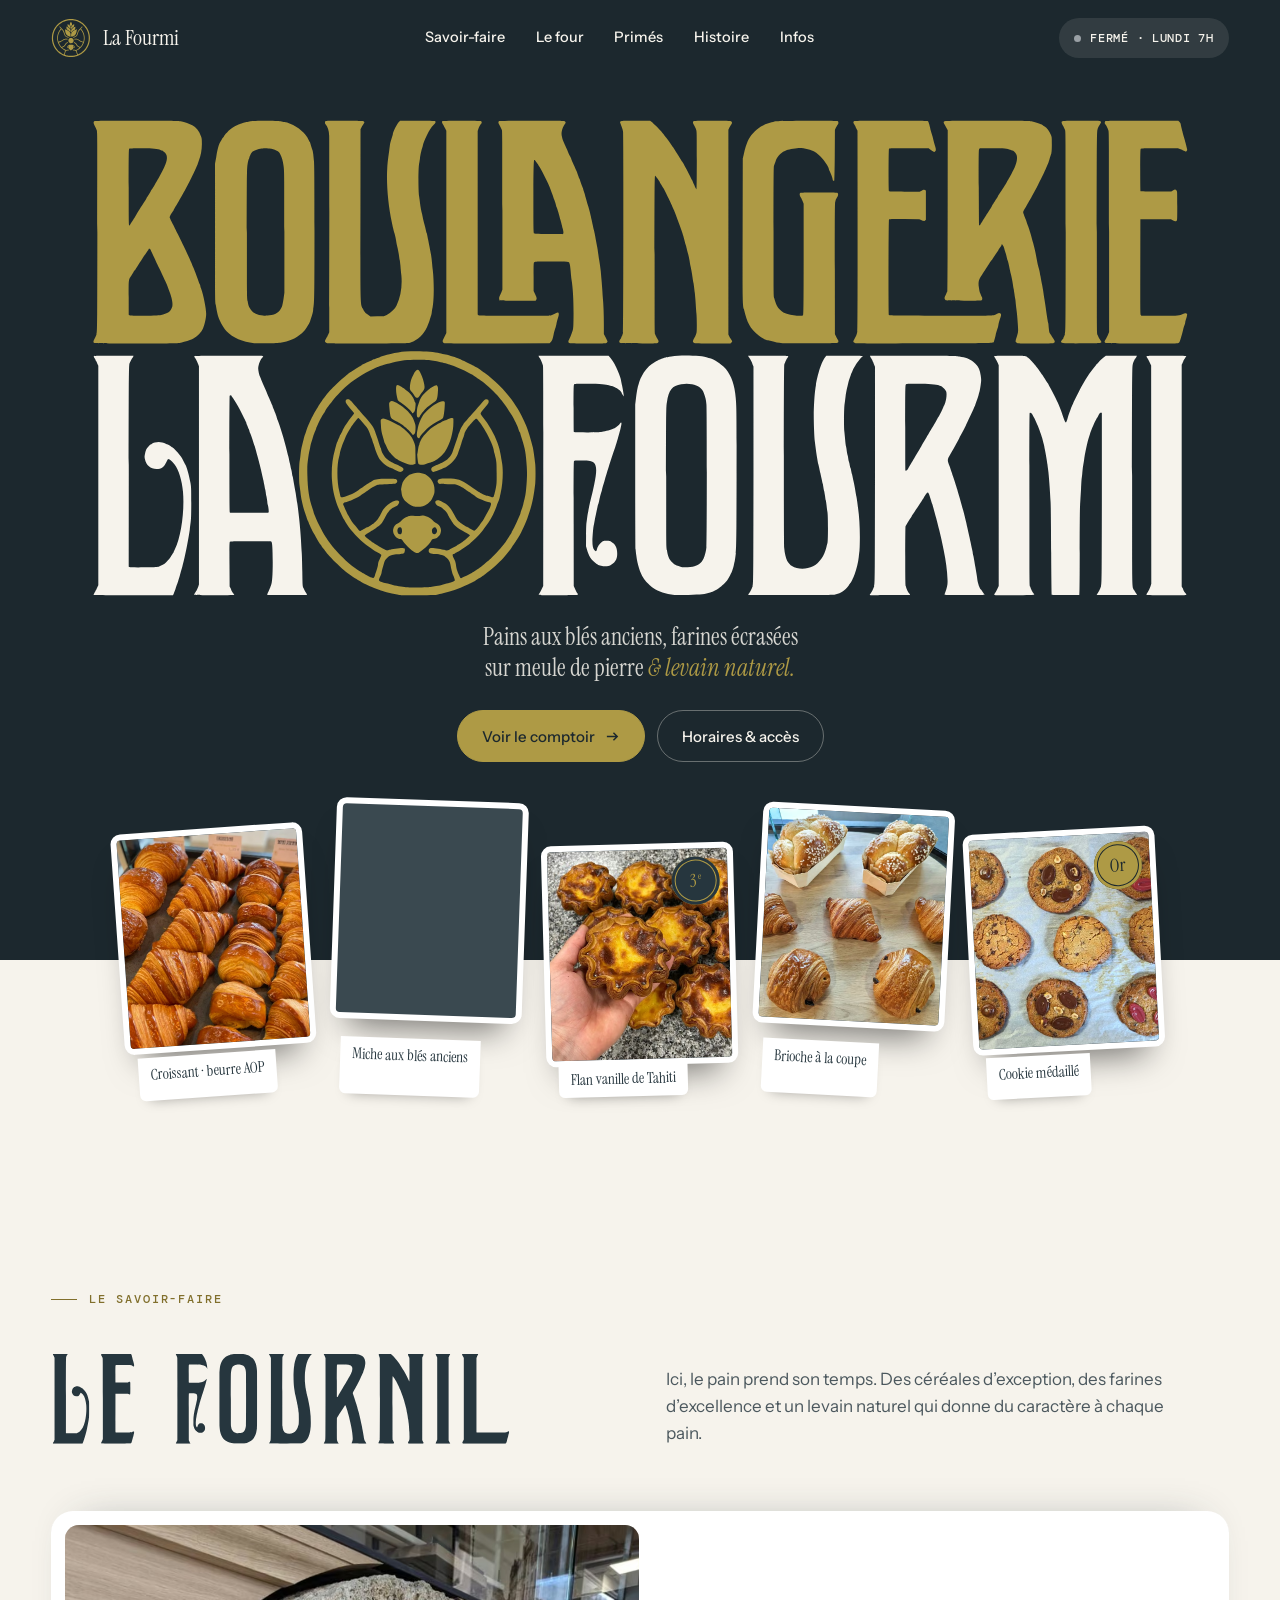
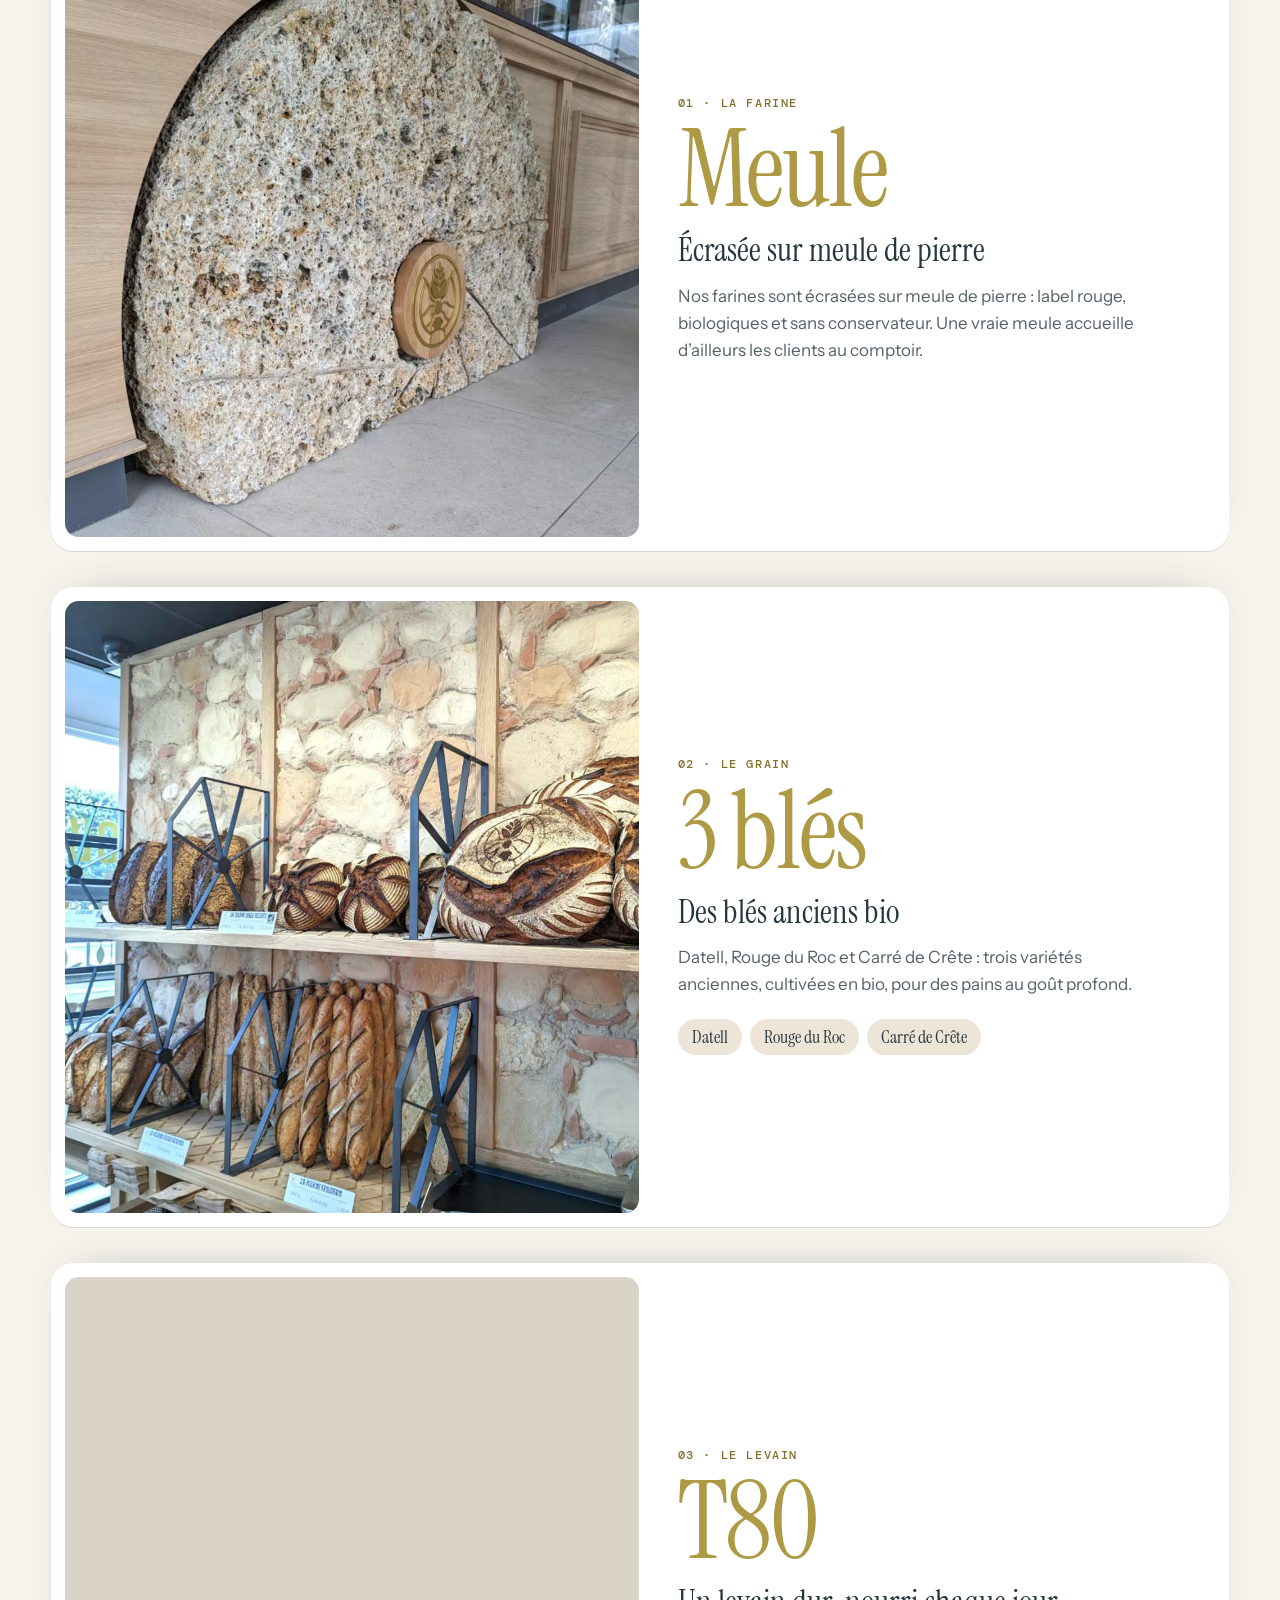
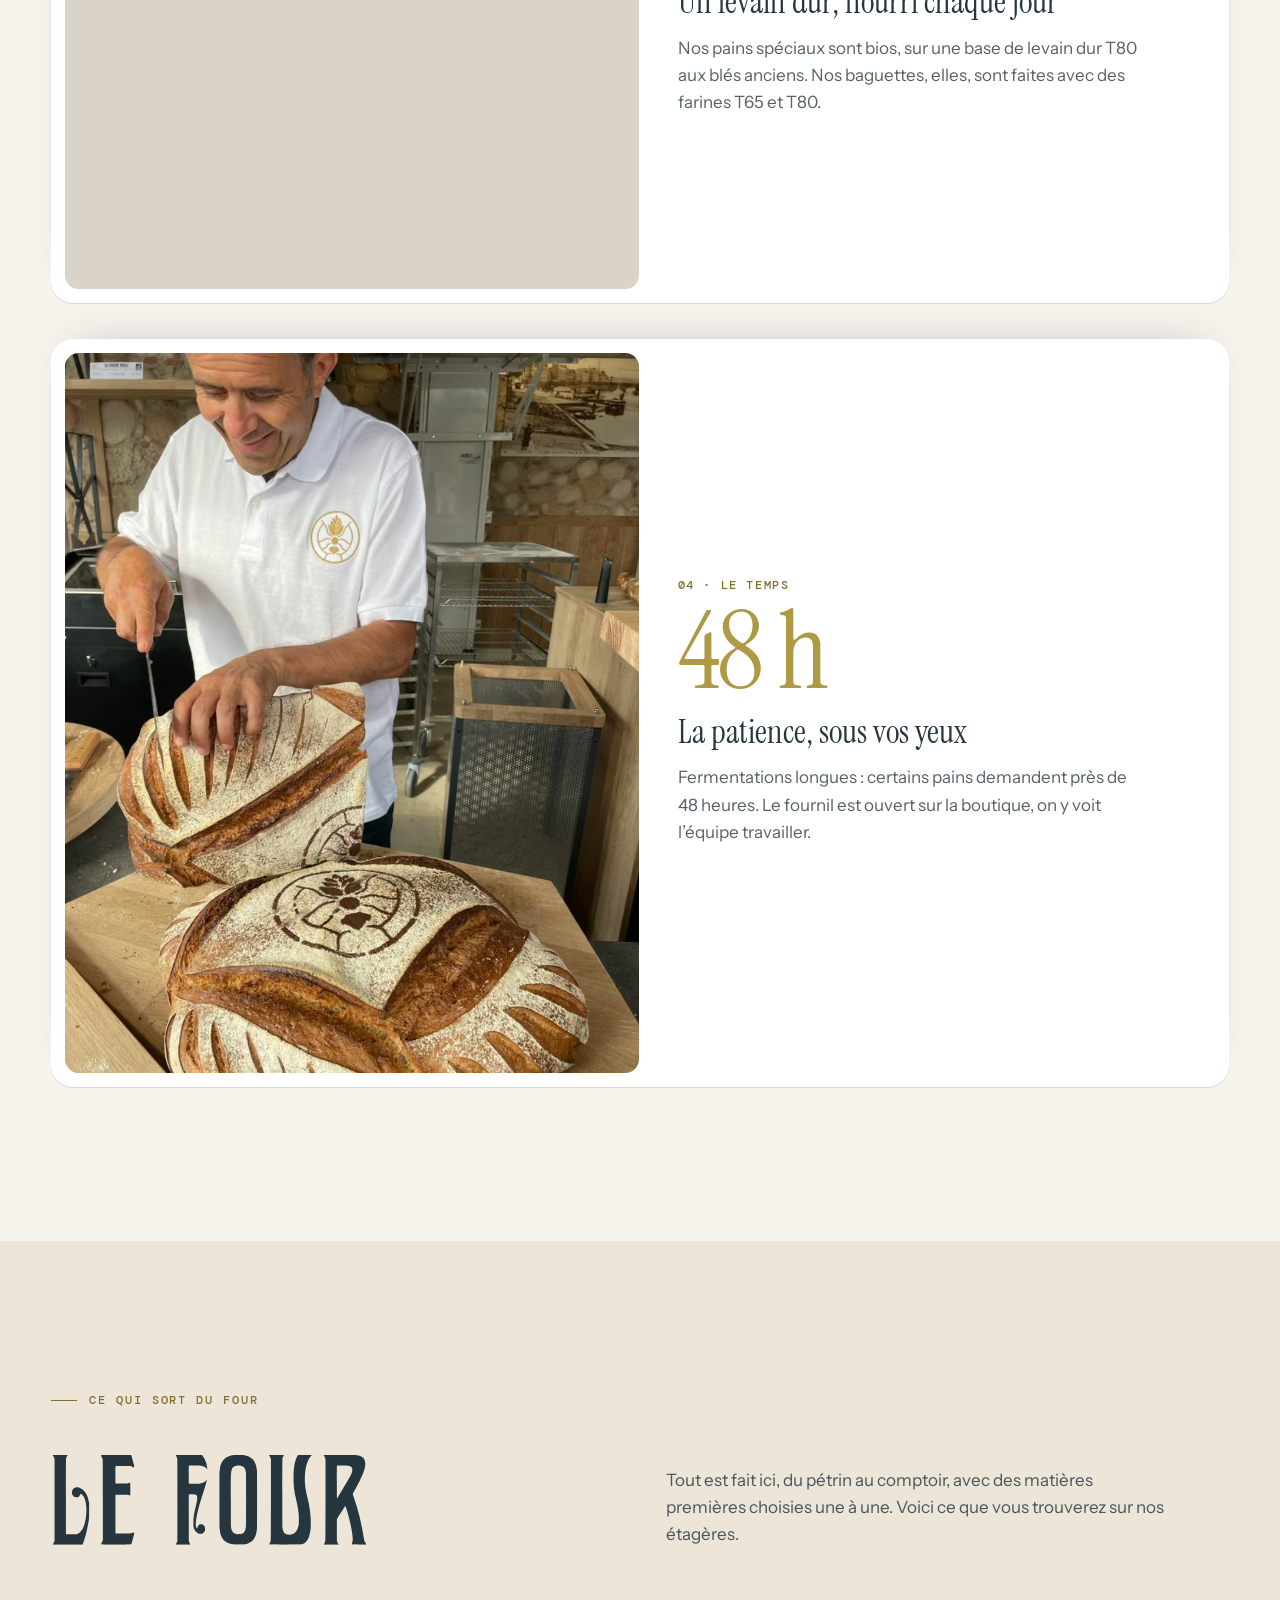
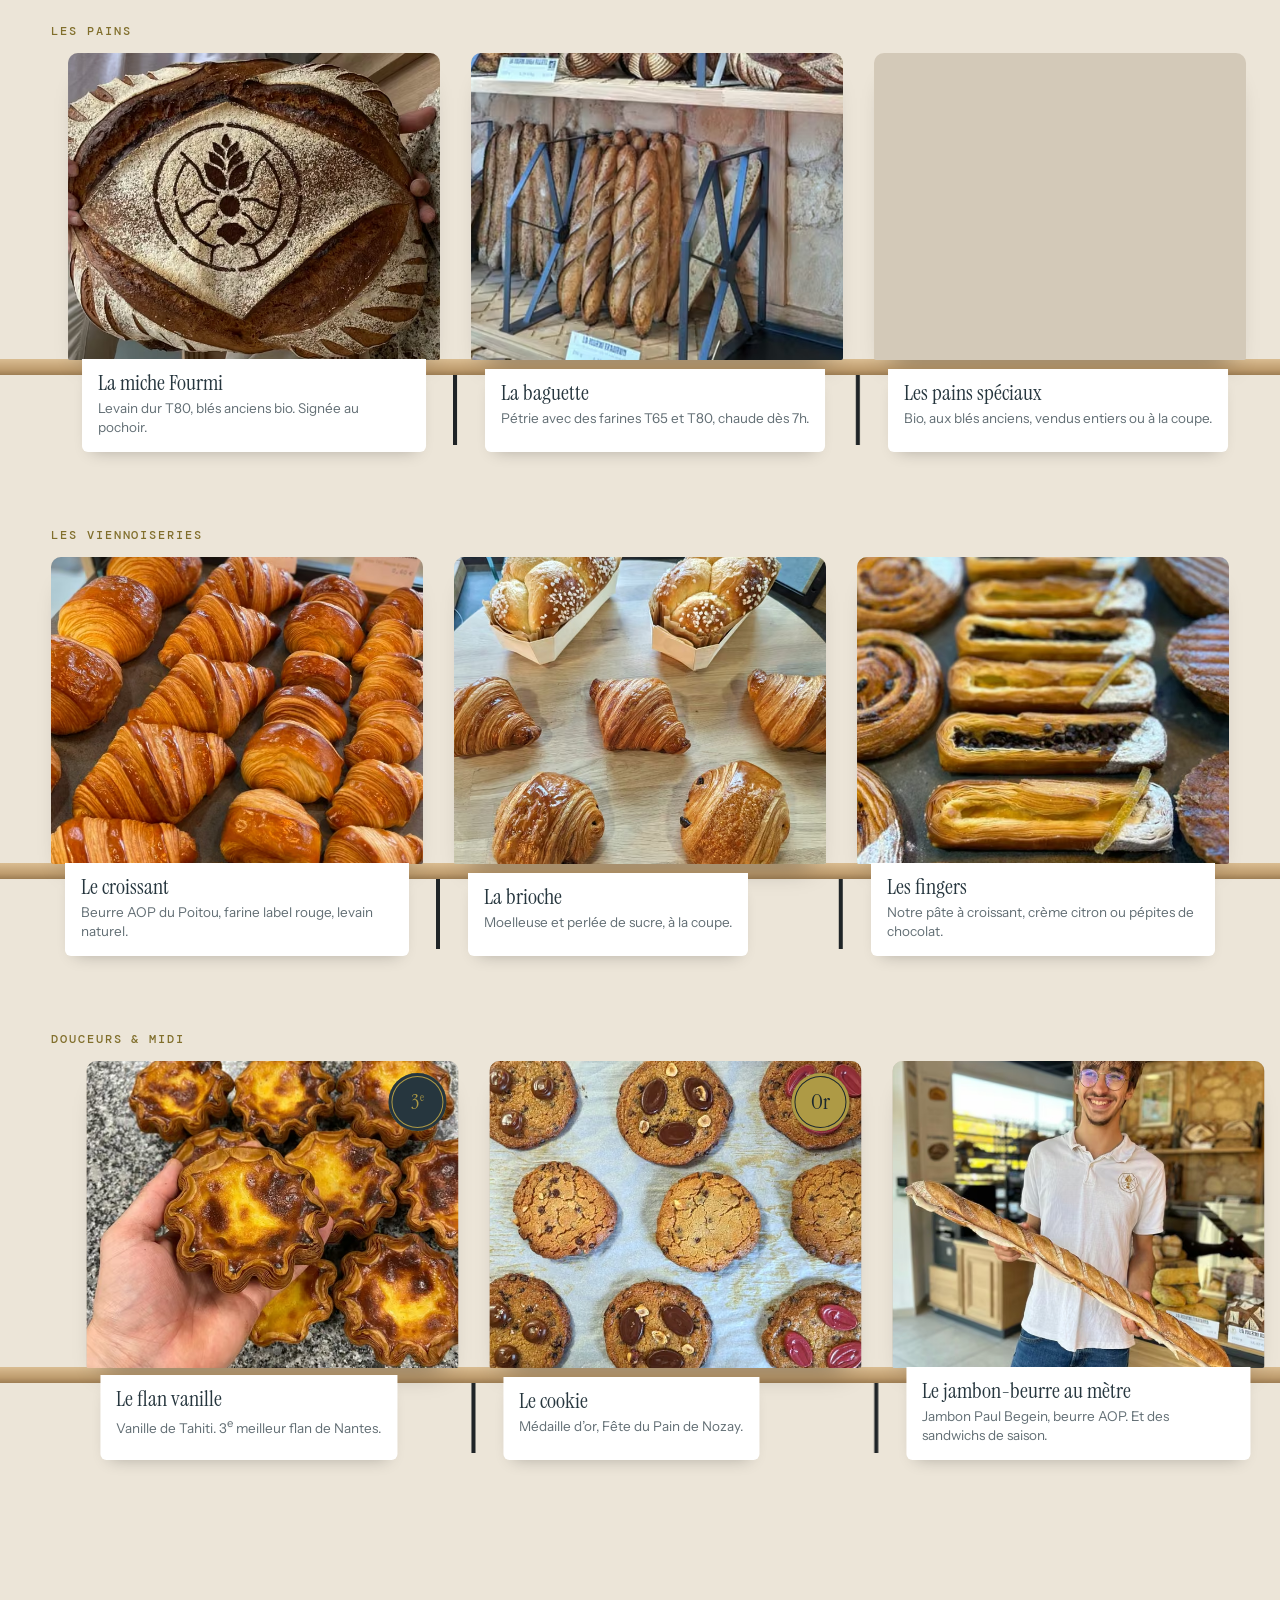
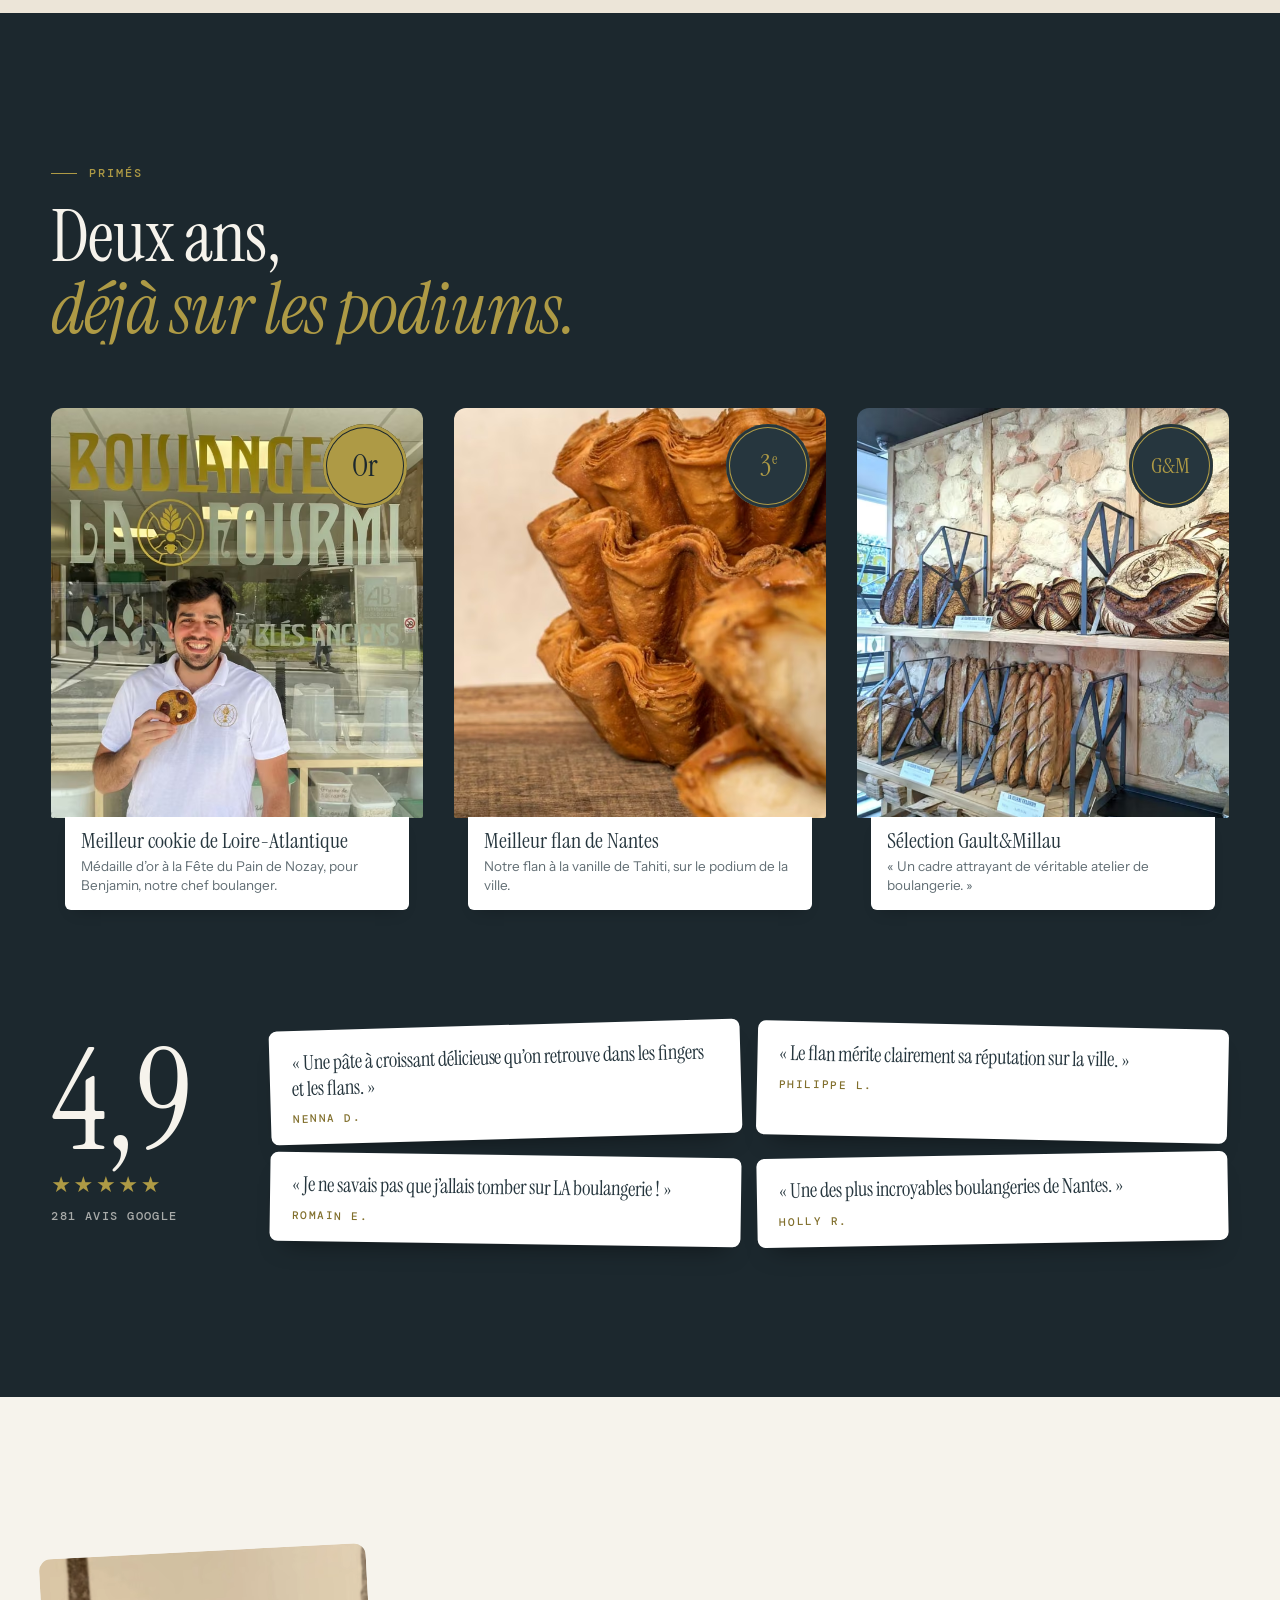
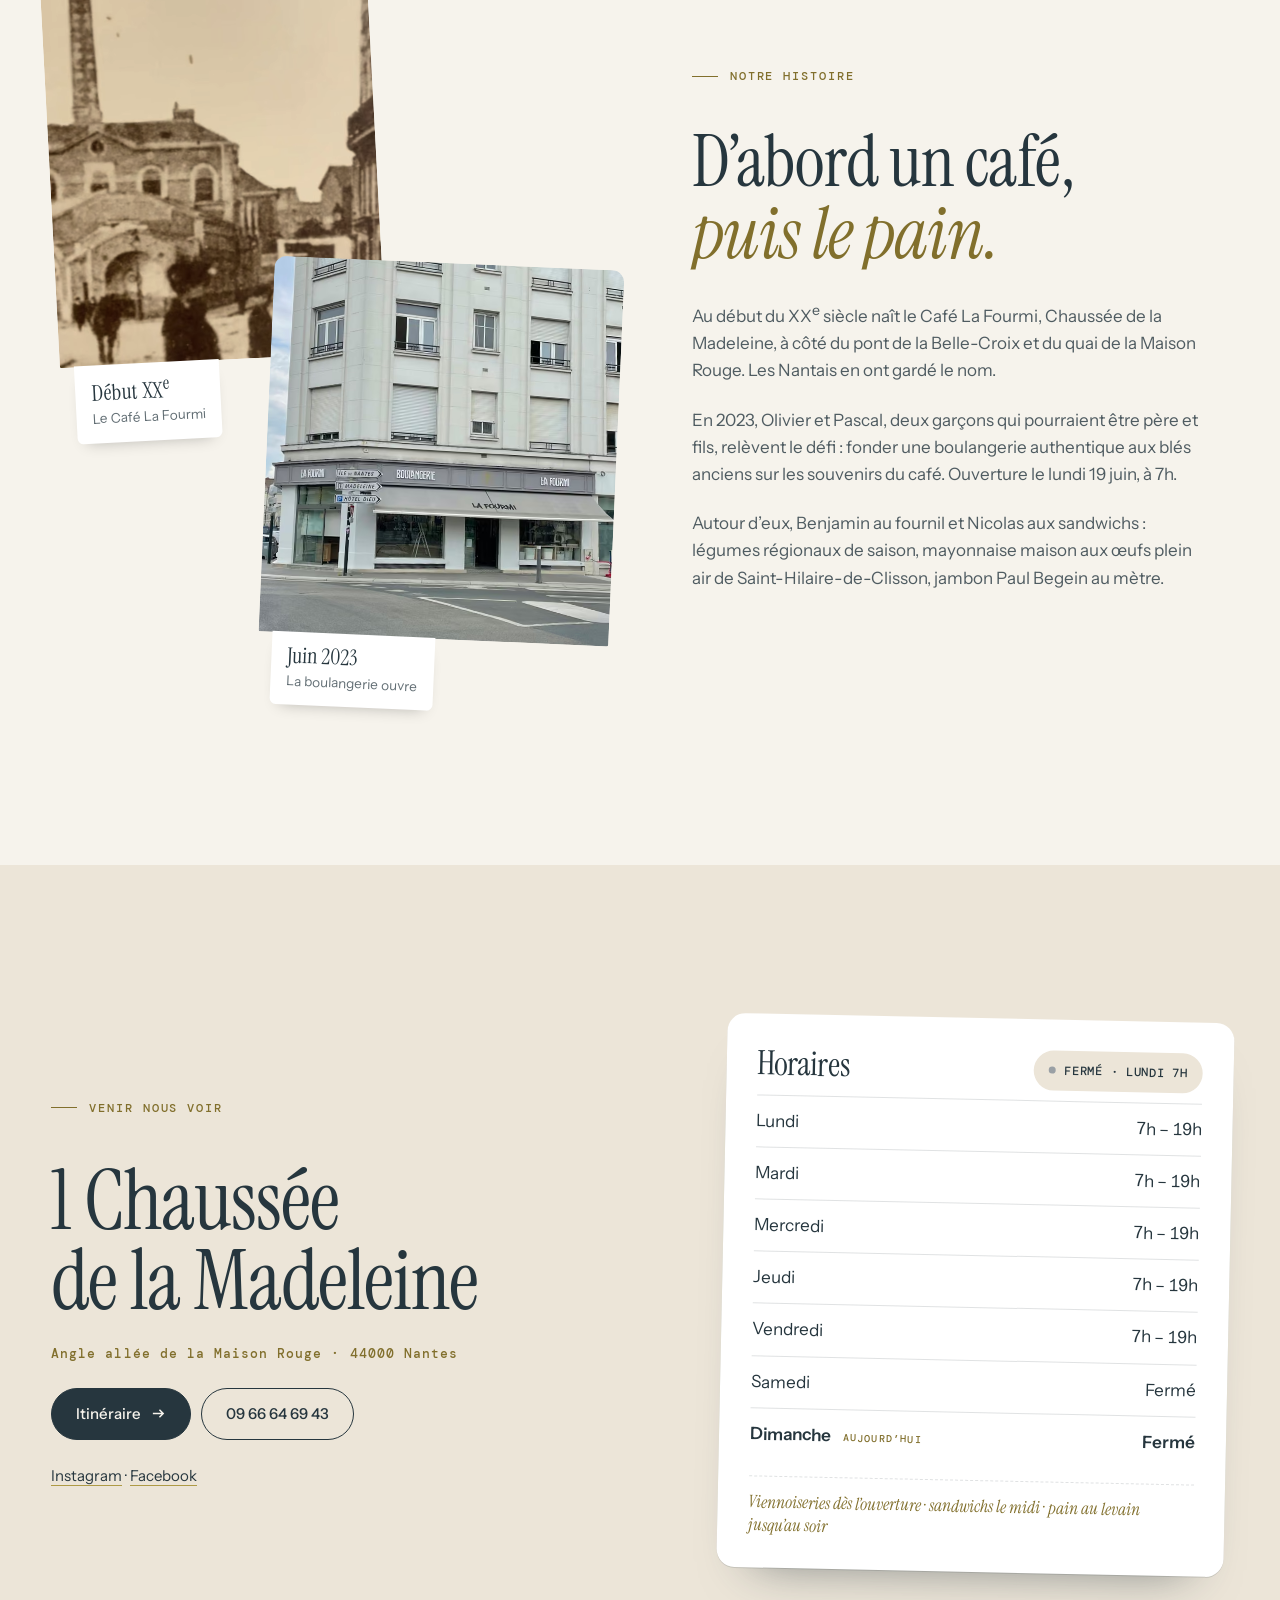
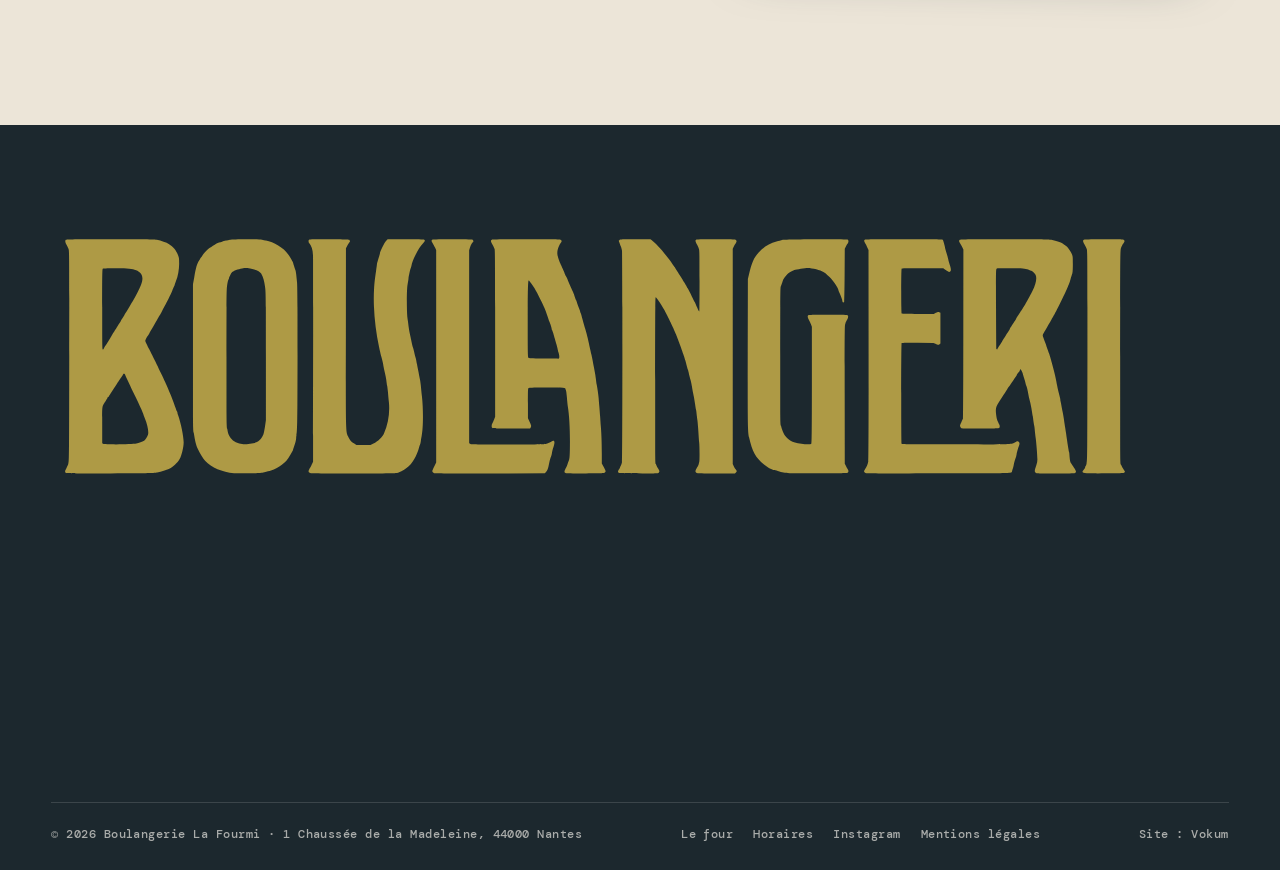
==== commit f20a59d8: "Mobile : haut de page plein écran avec produits en éventail, cartes empilées compactes, primés en gr" ====
--- a/index.html
+++ b/index.html
@@ -16,7 +16,7 @@
 <link rel="apple-touch-icon" href="/apple-touch-icon.png">
 <link rel="preload" href="/fonts/instrument-serif.woff2" as="font" type="font/woff2" crossorigin>
 <link rel="preload" href="/fonts/instrument-sans-400.woff2" as="font" type="font/woff2" crossorigin>
-<link rel="stylesheet" href="/css/styles.min.css?v=3becd344">
+<link rel="stylesheet" href="/css/styles.min.css?v=a4b95530">
 <script type="application/ld+json">{"@context":"https://schema.org","@type":"Bakery","name":"Boulangerie La Fourmi","image":"https://lafourmi-site.vercel.app/images/og.jpg","url":"https://lafourmi-site.vercel.app/","telephone":"+33966646943","address":{"@type":"PostalAddress","streetAddress":"1 Chaussée de la Madeleine","postalCode":"44000","addressLocality":"Nantes","addressCountry":"FR"},"geo":{"@type":"GeoCoordinates","latitude":47.2123936,"longitude":-1.5525585},"openingHoursSpecification":[{"@type":"OpeningHoursSpecification","dayOfWeek":["Monday","Tuesday","Wednesday","Thursday","Friday"],"opens":"07:00","closes":"19:00"}],"priceRange":"€","servesCuisine":"Boulangerie","sameAs":["https://www.instagram.com/boulangerielafourmi/","https://www.facebook.com/profile.php?id=100092674192375"]}</script>
 <script>document.documentElement.className+=' js'</script>
 </head>
@@ -44,7 +44,8 @@
 </header>
 <nav class="drawer" id="drawer" aria-label="Menu" aria-hidden="true">
   <a href="#savoir-faire">Savoir-faire</a><a href="#four">Le four</a><a href="#primes">Primés</a><a href="#histoire">Histoire</a><a href="#infos">Infos</a>
-  <p>1 Chaussée de la Madeleine, Nantes<br>Lun–ven · 7h–19h · 09 66 64 69 43</p>
+  <div class="drawer__info"><span class="status" data-status><i></i><span data-status-txt>Lun–ven · 7h–19h</span></span><p>1 Chaussée de la Madeleine, Nantes<br>Lun–ven · 7h–19h</p>
+  <div class="drawer__btns"><a class="btn btn--ink" href="tel:+33966646943">Appeler</a><a class="btn btn--line" href="https://www.google.com/maps/search/?api=1&amp;query=Boulangerie%20La%20Fourmi%201%20Chauss%C3%A9e%20de%20la%20Madeleine%20Nantes" target="_blank" rel="noopener">Itinéraire</a></div></div>
 </nav>
 
 <main id="main">
@@ -110,7 +111,7 @@
   </div>
   <div class="racks">
     <div class="rack" data-rack="1">
-      <p class="rack__name">Les pains</p>
+      <p class="rack__name">Les pains <span class="rack__hint">Glissez →</span></p>
       <div class="rack__row">
         <article class="item"><div class="item__ph"><picture><source type="image/avif" srcset="/images/miche-700.avif 700w, /images/miche-1200.avif 1200w" sizes="(max-width:760px) 92vw, 700px"><source type="image/webp" srcset="/images/miche-700.webp 700w, /images/miche-1200.webp 1200w" sizes="(max-width:760px) 92vw, 700px"><img src="/images/miche-1200.jpg" srcset="/images/miche-700.jpg 700w, /images/miche-1200.jpg 1200w" sizes="(max-width:760px) 92vw, 700px" alt="Miche au levain au pochoir de la fourmi" width="1200" height="944" loading="lazy" decoding="async"></picture></div><div class="label"><h3>La miche Fourmi</h3><p>Levain dur T80, blés anciens bio. Signée au pochoir.</p></div></article>
         <article class="item"><div class="item__ph"><picture><source type="image/avif" srcset="/images/baguettes-700.avif 700w, /images/baguettes-1200.avif 1200w" sizes="(max-width:760px) 92vw, 700px"><source type="image/webp" srcset="/images/baguettes-700.webp 700w, /images/baguettes-1200.webp 1200w" sizes="(max-width:760px) 92vw, 700px"><img src="/images/baguettes-1200.jpg" srcset="/images/baguettes-700.jpg 700w, /images/baguettes-1200.jpg 1200w" sizes="(max-width:760px) 92vw, 700px" alt="Baguettes sur les étagères" width="937" height="522" loading="lazy" decoding="async"></picture></div><div class="label"><h3>La baguette</h3><p>Pétrie avec des farines T65 et T80, chaude dès 7h.</p></div></article>
@@ -118,7 +119,7 @@
       </div>
     </div>
     <div class="rack" data-rack="-1">
-      <p class="rack__name">Les viennoiseries</p>
+      <p class="rack__name">Les viennoiseries <span class="rack__hint">Glissez →</span></p>
       <div class="rack__row">
         <article class="item"><div class="item__ph"><picture><source type="image/avif" srcset="/images/croissants-700.avif 700w, /images/croissants-1200.avif 1200w" sizes="(max-width:760px) 92vw, 700px"><source type="image/webp" srcset="/images/croissants-700.webp 700w, /images/croissants-1200.webp 1200w" sizes="(max-width:760px) 92vw, 700px"><img src="/images/croissants-1200.jpg" srcset="/images/croissants-700.jpg 700w, /images/croissants-1200.jpg 1200w" sizes="(max-width:760px) 92vw, 700px" alt="Croissants dorés" width="1090" height="1088" loading="lazy" decoding="async"></picture></div><div class="label"><h3>Le croissant</h3><p>Beurre AOP du Poitou, farine label rouge, levain naturel.</p></div></article>
         <article class="item"><div class="item__ph"><picture><source type="image/avif" srcset="/images/brioches-700.avif 700w, /images/brioches-1200.avif 1200w" sizes="(max-width:760px) 92vw, 700px"><source type="image/webp" srcset="/images/brioches-700.webp 700w, /images/brioches-1200.webp 1200w" sizes="(max-width:760px) 92vw, 700px"><img src="/images/brioches-1200.jpg" srcset="/images/brioches-700.jpg 700w, /images/brioches-1200.jpg 1200w" sizes="(max-width:760px) 92vw, 700px" alt="Brioches perlées en barquette" width="1088" height="1087" loading="lazy" decoding="async"></picture></div><div class="label"><h3>La brioche</h3><p>Moelleuse et perlée de sucre, à la coupe.</p></div></article>
@@ -126,7 +127,7 @@
       </div>
     </div>
     <div class="rack" data-rack="1">
-      <p class="rack__name">Douceurs &amp; midi</p>
+      <p class="rack__name">Douceurs &amp; midi <span class="rack__hint">Glissez →</span></p>
       <div class="rack__row">
         <article class="item"><div class="item__ph"><picture><source type="image/avif" srcset="/images/flans-700.avif 700w, /images/flans-1200.avif 1200w" sizes="(max-width:760px) 92vw, 700px"><source type="image/webp" srcset="/images/flans-700.webp 700w, /images/flans-1200.webp 1200w" sizes="(max-width:760px) 92vw, 700px"><img src="/images/flans-1200.jpg" srcset="/images/flans-700.jpg 700w, /images/flans-1200.jpg 1200w" sizes="(max-width:760px) 92vw, 700px" alt="Flans à la vanille de Tahiti" width="1090" height="1088" loading="lazy" decoding="async"></picture><span class="medal">3<sup>e</sup></span></div><div class="label"><h3>Le flan vanille</h3><p>Vanille de Tahiti. 3<sup>e</sup> meilleur flan de Nantes.</p></div></article>
         <article class="item"><div class="item__ph"><picture><source type="image/avif" srcset="/images/cookies-700.avif 700w, /images/cookies-1200.avif 1200w" sizes="(max-width:760px) 92vw, 700px"><source type="image/webp" srcset="/images/cookies-700.webp 700w, /images/cookies-1200.webp 1200w" sizes="(max-width:760px) 92vw, 700px"><img src="/images/cookies-1200.jpg" srcset="/images/cookies-700.jpg 700w, /images/cookies-1200.jpg 1200w" sizes="(max-width:760px) 92vw, 700px" alt="Cookies aux pistoles de chocolat" width="1088" height="1087" loading="lazy" decoding="async"></picture><span class="medal medal--or">Or</span></div><div class="label"><h3>Le cookie</h3><p>Médaille d’or, Fête du Pain de Nozay.</p></div></article>
@@ -144,14 +145,14 @@
       <p class="kicker r-up">Primés</p>
       <h2 class="prize__t" id="prize-t"><span class="ln"><span>Deux ans,</span></span> <span class="ln"><span><em>déjà sur les podiums.</em></span></span></h2>
     </div>
-    <div class="awards">
+    <div class="awards" id="awards">
       <article class="aw pop"><div class="aw__ph"><picture><source type="image/avif" srcset="/images/benjamin-700.avif 700w, /images/benjamin-1200.avif 1200w" sizes="(max-width:760px) 92vw, 600px"><source type="image/webp" srcset="/images/benjamin-700.webp 700w, /images/benjamin-1200.webp 1200w" sizes="(max-width:760px) 92vw, 600px"><img src="/images/benjamin-1200.jpg" srcset="/images/benjamin-700.jpg 700w, /images/benjamin-1200.jpg 1200w" sizes="(max-width:760px) 92vw, 600px" alt="Benjamin, chef boulanger, montre un cookie devant la vitrine" width="976" height="1220" loading="lazy" decoding="async"></picture><span class="medal medal--or medal--lg">Or</span></div><div class="label"><h3>Meilleur cookie de Loire-Atlantique</h3><p>Médaille d’or à la Fête du Pain de Nozay, pour Benjamin, notre chef boulanger.</p></div></article>
       <article class="aw pop"><div class="aw__ph"><picture><source type="image/avif" srcset="/images/flanfeuil-700.avif 700w, /images/flanfeuil-1200.avif 1200w" sizes="(max-width:760px) 92vw, 600px"><source type="image/webp" srcset="/images/flanfeuil-700.webp 700w, /images/flanfeuil-1200.webp 1200w" sizes="(max-width:760px) 92vw, 600px"><img src="/images/flanfeuil-1200.jpg" srcset="/images/flanfeuil-700.jpg 700w, /images/flanfeuil-1200.jpg 1200w" sizes="(max-width:760px) 92vw, 600px" alt="Flans feuilletés photographiés par Nova Food" width="780" height="1390" loading="lazy" decoding="async"></picture><span class="medal medal--lg">3<sup>e</sup></span></div><div class="label"><h3>Meilleur flan de Nantes</h3><p>Notre flan à la vanille de Tahiti, sur le podium de la ville.</p></div></article>
       <article class="aw pop"><div class="aw__ph"><picture><source type="image/avif" srcset="/images/painsmur-700.avif 700w, /images/painsmur-1200.avif 1200w" sizes="(max-width:760px) 92vw, 600px"><source type="image/webp" srcset="/images/painsmur-700.webp 700w, /images/painsmur-1200.webp 1200w" sizes="(max-width:760px) 92vw, 600px"><img src="/images/painsmur-1200.jpg" srcset="/images/painsmur-700.jpg 700w, /images/painsmur-1200.jpg 1200w" sizes="(max-width:760px) 92vw, 600px" alt="L’atelier de boulangerie et ses étagères" width="1090" height="1088" loading="lazy" decoding="async"></picture><span class="medal medal--lg medal--gm">G&amp;M</span></div><div class="label"><h3>Sélection Gault&amp;Millau</h3><p>« Un cadre attrayant de véritable atelier de boulangerie. »</p></div></article>
     </div>
     <div class="reviews">
       <div class="score r-up"><b>4,9</b><span class="stars" aria-hidden="true">★★★★★</span><span class="score__n">281 avis Google</span></div>
-      <div class="notes">
+      <div class="notes" id="notes">
         <figure class="note pop"><blockquote>Une pâte à croissant délicieuse qu’on retrouve dans les fingers et les flans.</blockquote><figcaption>Nenna D.</figcaption></figure>
         <figure class="note pop"><blockquote>Le flan mérite clairement sa réputation sur la ville.</blockquote><figcaption>Philippe L.</figcaption></figure>
         <figure class="note pop"><blockquote>Je ne savais pas que j’allais tomber sur LA boulangerie !</blockquote><figcaption>Romain E.</figcaption></figure>
@@ -219,6 +220,12 @@
   </div>
 </footer>
 
-<script src="/js/main.min.js?v=6e4d4153" defer></script>
+
+<div class="mbar" id="mbar" aria-label="Accès rapide">
+  <span class="mbar__st" data-status><i></i><span data-status-txt>Lun–ven 7h–19h</span></span>
+  <a class="mbar__b" href="tel:+33966646943"><svg viewBox="0 0 24 24" aria-hidden="true"><path d="M6.6 10.8a15 15 0 0 0 6.6 6.6l2.2-2.2c.3-.3.7-.4 1-.2 1.1.4 2.3.6 3.6.6.6 0 1 .4 1 1V20c0 .6-.4 1-1 1A17 17 0 0 1 3 4c0-.6.4-1 1-1h3.5c.6 0 1 .4 1 1 0 1.3.2 2.5.6 3.6.1.3 0 .7-.2 1l-2.3 2.2Z" fill="currentColor"/></svg>Appeler</a>
+  <a class="mbar__b mbar__b--gold" href="https://www.google.com/maps/search/?api=1&amp;query=Boulangerie%20La%20Fourmi%201%20Chauss%C3%A9e%20de%20la%20Madeleine%20Nantes" target="_blank" rel="noopener"><svg viewBox="0 0 24 24" aria-hidden="true"><path d="M12 2a7 7 0 0 0-7 7c0 5.2 7 13 7 13s7-7.8 7-13a7 7 0 0 0-7-7Zm0 9.5A2.5 2.5 0 1 1 12 6.5a2.5 2.5 0 0 1 0 5Z" fill="currentColor"/></svg>Itinéraire</a>
+</div>
+<script src="/js/main.min.js?v=ef4f6e8d" defer></script>
 </body>
 </html>
--- a/css/styles.min.css
+++ b/css/styles.min.css
@@ -1 +1 @@
-@font-face{font-family:Instrument Sans;src:url(/fonts/instrument-sans-400.woff2) format("woff2");font-weight:400;font-display:swap}@font-face{font-family:Instrument Sans;src:url(/fonts/instrument-sans-500.woff2) format("woff2");font-weight:500;font-display:swap}@font-face{font-family:Instrument Sans;src:url(/fonts/instrument-sans-600.woff2) format("woff2");font-weight:600;font-display:swap}@font-face{font-family:"Instrument Serif";src:url(/fonts/instrument-serif.woff2) format("woff2");font-weight:400;font-display:swap}@font-face{font-family:"Instrument Serif";src:url(/fonts/instrument-serif-italic.woff2) format("woff2");font-weight:400;font-style:italic;font-display:swap}@font-face{font-family:DM Mono;src:url(/fonts/dm-mono-500.woff2) format("woff2");font-weight:500;font-display:swap}:root{--flour:#F6F3EC;--paper:#FFFFFF;--stone:#ECE5D8;--ink:#26363E;--ink-2:#1C282E;--gold:#AE9A45;--gold-t:#816F2C;--facade:#8A8F97;--facade-2:#6E737B;--oak:#C9A97C;--steel:#1F2427;--line:rgba(38,54,62,.14);--serif:"Instrument Serif",Georgia,"Times New Roman",serif;--sans:"Instrument Sans",system-ui,-apple-system,"Segoe UI",sans-serif;--mono:"DM Mono",ui-monospace,Menlo,monospace;--g:clamp(18px,4vw,64px);--sec:clamp(96px,12vw,190px);--ease:cubic-bezier(.2,.8,.2,1);--ease-io:cubic-bezier(.7,0,.2,1);color-scheme:light}*,*:before,*:after{box-sizing:border-box}html{-webkit-text-size-adjust:100%}body{margin:0;background:var(--flour);color:var(--ink);font:400 17px/1.6 var(--sans);-webkit-font-smoothing:antialiased;overflow-x:hidden}img{display:block;max-width:100%}picture{display:contents}a{color:inherit}h1,h2,h3,p,figure{margin:0}h3{font:400 clamp(24px,2.1vw,30px)/1.1 var(--serif)}em{font-family:var(--serif);font-style:italic}:focus-visible{outline:2px solid var(--gold);outline-offset:3px;border-radius:3px}.sr{position:absolute;width:1px;height:1px;overflow:hidden;clip:rect(0 0 0 0);white-space:nowrap}.skip{position:fixed;left:12px;top:-60px;z-index:200;background:var(--ink);color:var(--flour);padding:10px 16px;border-radius:8px;text-decoration:none}.skip:focus{top:12px}.wrap{max-width:1440px;margin:0 auto;padding:0 var(--g)}.sec{padding:var(--sec) 0}.kicker{display:flex;align-items:center;gap:12px;font:500 12px/1 var(--mono);letter-spacing:.16em;text-transform:uppercase;color:var(--gold-t);margin-bottom:22px}.kicker:before{content:"";width:26px;height:1px;background:currentColor}.lede{font-size:clamp(17px,1.3vw,19px);max-width:46ch;color:#26363ed1}.btn{display:inline-flex;align-items:center;gap:10px;height:52px;padding:0 24px;border-radius:999px;font:500 15px/1 var(--sans);text-decoration:none;border:1px solid var(--ink);transition:background .3s,color .3s,border-color .3s}.btn svg{width:15px;height:15px;transition:transform .35s var(--ease)}.btn:hover svg{transform:translate(4px)}.btn--ink{background:var(--ink);color:var(--flour)}.btn--ink:hover{background:var(--gold);border-color:var(--gold);color:var(--ink-2)}.btn--line:hover{background:var(--ink);color:var(--flour)}.btn--sm{height:42px;padding:0 18px;font-size:14px}.gt-wrap{margin:0;line-height:0}.gt{display:block;overflow:visible;fill:var(--ink)}.gt--xl{height:clamp(64px,9.4vw,150px)}.gt--lg{height:clamp(56px,7vw,112px)}.gt--or{height:clamp(170px,24vw,380px);fill:var(--gold)}.gt .ch{transform-box:fill-box;transform-origin:50% 100%}.hdr{position:fixed;inset:0 0 auto;z-index:60;transition:transform .5s var(--ease),background .35s,box-shadow .35s,color .35s}.hdr.is-solid{background:#f6f3ece6;backdrop-filter:blur(14px);-webkit-backdrop-filter:blur(14px);box-shadow:0 1px 0 var(--line)}.hdr.is-dark{color:var(--flour)}.hdr.is-dark.is-solid{background:#1c282ed1;box-shadow:0 1px #f6f3ec14}.hdr.is-hidden{transform:translateY(-100%)}.hdr__in{height:76px;display:flex;align-items:center;justify-content:space-between;gap:20px}.brand{display:flex;align-items:center;gap:12px;text-decoration:none}.brand__emb{width:40px;height:40px;color:var(--gold)}.brand__txt{font:400 22px/1 var(--serif)}.nav{display:flex;gap:clamp(18px,2.4vw,36px)}.nav a{font-size:14.5px;font-weight:500;text-decoration:none;position:relative;padding:6px 0}.nav a:after{content:"";position:absolute;left:0;right:100%;bottom:0;height:1px;background:var(--gold);transition:right .4s var(--ease)}.nav a:hover:after{right:0}.hdr__r{display:flex;align-items:center;gap:12px}.status{display:inline-flex;align-items:center;gap:9px;height:40px;padding:0 15px;border-radius:999px;background:var(--stone);color:var(--ink);font:500 12px/1 var(--mono);letter-spacing:.06em;text-transform:uppercase;white-space:nowrap}.is-dark .status{background:#f6f3ec1a;color:var(--flour)}.status i{width:7px;height:7px;border-radius:50%;background:#9aa0a5}.status.is-open i{background:#6fa05c}.burger{display:none;width:44px;height:44px;border-radius:50%;border:1px solid currentColor;border-color:#7f7f7f59;background:none;color:inherit;cursor:pointer;flex-direction:column;align-items:center;justify-content:center;gap:5px}.burger span{width:16px;height:1.5px;background:currentColor;transition:transform .4s var(--ease)}.is-menu .burger span:first-child{transform:translateY(3.25px) rotate(45deg)}.is-menu .burger span:last-child{transform:translateY(-3.25px) rotate(-45deg)}.is-menu .hdr{color:var(--ink);background:transparent;box-shadow:none}.drawer{position:fixed;inset:0;z-index:59;background:var(--flour);display:flex;flex-direction:column;justify-content:center;gap:6px;padding:96px var(--g) 40px;clip-path:inset(0 0 100% 0);transition:clip-path .7s var(--ease-io);visibility:hidden}.is-menu .drawer{clip-path:inset(0);visibility:visible}.drawer a{font:400 clamp(44px,12vw,68px)/1.05 var(--serif);text-decoration:none}.drawer a:hover{color:var(--gold-t);font-style:italic}.drawer p{margin-top:26px;font:500 12px/1.7 var(--mono);letter-spacing:.08em;text-transform:uppercase;color:var(--gold-t)}.btn--gold{background:var(--gold);border-color:var(--gold);color:var(--ink-2)}.btn--gold:hover{background:var(--flour);border-color:var(--flour)}.btn--ghost{border-color:#f6f3ec59;color:var(--flour)}.btn--ghost:hover{background:var(--flour);color:var(--ink-2);border-color:var(--flour)}.hero{position:relative;background:var(--ink-2);color:var(--flour);z-index:2}.hero__stage{min-height:100svh;display:flex;flex-direction:column;align-items:center;justify-content:center;gap:clamp(22px,3vh,36px);padding:110px var(--g) clamp(150px,22vh,230px);text-align:center}.hero__logo{width:min(1120px,88vw,calc((100svh - 400px)*2.31));min-width:min(300px,88vw);will-change:transform;position:relative;z-index:3}.hero__wm{width:100%;height:auto;display:block;overflow:visible}.hero__wm .lt{transform-box:fill-box;transform-origin:50% 100%;transition:translate .5s cubic-bezier(.3,1.7,.4,1)}.hero__wm .lt:hover{translate:0 -18px}.hero__wm .lt-t,.hero__wm .lt-m{fill:var(--gold)}.hero__wm .lt-b{fill:var(--flour)}.hero__tag{font:400 clamp(20px,1.9vw,28px)/1.25 var(--serif);max-width:34ch;color:#f6f3ecdb;text-wrap:balance}.hero__tag em{color:var(--gold)}.hero__cta{display:flex;flex-wrap:wrap;justify-content:center;gap:12px}.strip{position:absolute;left:0;right:0;bottom:0;transform:translateY(46%);display:flex;justify-content:center;gap:clamp(12px,1.6vw,24px);padding:0 var(--g);z-index:4;pointer-events:none}.snap{pointer-events:auto;width:clamp(150px,15vw,230px);display:grid;justify-items:start;rotate:var(--r,0deg);transition:rotate .5s var(--ease),translate .5s var(--ease)}.snap:nth-child(1){--r:-4deg;margin-top:28px}.snap:nth-child(2){--r:2deg}.snap:nth-child(3){--r:-1.5deg;margin-top:44px}.snap:nth-child(4){--r:3deg;margin-top:6px}.snap:nth-child(5){--r:-3deg;margin-top:30px}.snap:hover{rotate:0deg;translate:0 -10px}.snap__ph{position:relative;width:100%;aspect-ratio:4/4.6;border-radius:10px;overflow:hidden;background:#3a4950;box-shadow:0 24px 34px -18px #0000008c;border:6px solid var(--paper)}.snap__ph img{width:100%;height:100%;object-fit:cover}.snap__ph .medal{width:48px;height:48px;font-size:18px;top:8px;right:8px}.snap__lb{margin:-4px 0 0 12px;background:var(--paper);color:var(--ink);padding:8px 12px 9px;border-radius:0 0 6px 6px;font:400 15px/1.2 var(--serif);box-shadow:0 8px 14px -10px #0006;position:relative;z-index:1}.craft{padding-top:calc(var(--sec) + clamp(120px,14vw,200px))}.craft__head{display:grid;grid-template-columns:1fr 1fr;gap:var(--g);align-items:end;margin-bottom:clamp(40px,5vw,80px)}.deck{display:grid;gap:clamp(24px,4vh,48px)}.card{position:sticky;top:calc(96px + var(--i) * 18px);display:grid;grid-template-columns:1.12fr 1fr;gap:clamp(18px,3vw,56px);align-items:center;min-height:min(78vh,640px);background:var(--paper);border-radius:22px;padding:14px clamp(14px,3vw,56px) 14px 14px;box-shadow:0 1px 0 var(--line),0 -14px 40px -30px #26363e73;transform-origin:50% 0;will-change:transform}.card__ph{align-self:stretch;border-radius:14px;overflow:hidden;min-height:340px;background:#d9d3c8}.card__ph img{width:100%;height:100%;object-fit:cover}.card__b{display:grid;gap:14px;align-content:center;padding:20px 0}.tag{font:500 11.5px/1 var(--mono);letter-spacing:.14em;text-transform:uppercase;color:var(--gold-t)}.card__big{font:400 clamp(72px,8.4vw,136px)/.88 var(--serif);color:var(--gold);letter-spacing:-.02em}.card h3{font-size:clamp(28px,2.6vw,40px)}.card p{max-width:42ch;color:#26363ec7}.chips{list-style:none;margin:6px 0 0;padding:0;display:flex;flex-wrap:wrap;gap:8px}.chips li{font:400 18px/1 var(--serif);padding:9px 14px;border-radius:999px;background:var(--stone)}.four{background:var(--stone);overflow:hidden}.four__head{display:grid;grid-template-columns:1fr 1fr;gap:var(--g);align-items:end;margin-bottom:clamp(50px,6vw,90px)}.racks{display:grid;gap:clamp(50px,6vw,90px)}.rack{position:relative;padding:0 var(--g);max-width:1440px;margin:0 auto;width:100%}.rack__name{font:500 12px/1 var(--mono);letter-spacing:.16em;text-transform:uppercase;color:var(--gold-t);margin-bottom:16px}.rack__row{--rg:clamp(18px,2.4vw,40px);display:grid;grid-template-columns:repeat(3,1fr);gap:var(--rg);position:relative;z-index:1;will-change:transform;container-type:inline-size}.rack__row:before{content:"";position:absolute;left:calc(var(--g)*-1 - 40px);right:calc(var(--g)*-1 - 40px);top:calc((100cqw - 2*var(--rg))/3*.825 - 1px);height:16px;background:linear-gradient(#dabd92,#be9c6e 65%,#9e7e54);box-shadow:0 12px 18px -10px #00000073;z-index:0}.rack__row:after{content:"";position:absolute;left:calc((100cqw - 2*var(--rg))/3 + var(--rg)/2 - 2px);top:calc((100cqw - 2*var(--rg))/3*.825 + 15px);width:4px;height:70px;background:var(--steel);box-shadow:calc((100cqw - 2*var(--rg))/3 + var(--rg)) 0 0 var(--steel);z-index:0}.item{position:relative;z-index:1}.item{display:grid;gap:0}.item__ph{position:relative;aspect-ratio:4/3.3;border-radius:10px 10px 2px 2px;overflow:hidden;background:#d3c9b8;box-shadow:0 18px 26px -18px #00000073}.item__ph img{width:100%;height:100%;object-fit:cover;transition:transform 1.1s var(--ease)}.item:hover .item__ph img{transform:scale(1.05)}.label{position:relative;z-index:2;justify-self:start;margin:-1px 0 0 14px;background:var(--paper);padding:12px 16px 14px;border-radius:0 0 6px 6px;box-shadow:0 8px 16px -10px #0000004d;max-width:calc(100% - 28px);transform-origin:50% 0;transition:transform .5s var(--ease)}.item:hover .label{transform:rotate(-1.5deg)}.label h3{font-size:clamp(21px,1.7vw,25px)}.label p{font-size:13.5px;line-height:1.45;color:#26363eb8;margin-top:4px}.medal{position:absolute;right:12px;top:12px;width:58px;height:58px;border-radius:50%;display:flex;align-items:center;justify-content:center;background:var(--ink);color:var(--gold);font:400 22px/1 var(--serif);box-shadow:inset 0 0 0 3px var(--ink),inset 0 0 0 4px var(--gold)}.medal sup{font-size:.5em;line-height:1;position:relative;top:-.45em;margin-left:1px}.medal--or{background:var(--gold);color:var(--ink-2);box-shadow:inset 0 0 0 3px var(--gold),inset 0 0 0 4px var(--ink-2)}.prize{background:var(--ink-2);color:var(--flour)}.prize .kicker{color:var(--gold)}.prize__head{margin-bottom:clamp(44px,5vw,80px)}.prize__t,.hist__t{font:400 clamp(44px,5.6vw,92px)/1 var(--serif);letter-spacing:-.012em}.prize__t em{color:var(--gold)}.awards{display:grid;grid-template-columns:repeat(3,1fr);gap:clamp(18px,2.4vw,40px)}.aw{display:grid}.aw__ph{position:relative;aspect-ratio:4/4.4;border-radius:12px 12px 2px 2px;overflow:hidden;background:#3a4950}.aw__ph img{width:100%;height:100%;object-fit:cover;transition:transform 1.1s var(--ease)}.aw:hover .aw__ph img{transform:scale(1.05)}.aw:hover .label{transform:rotate(-1.5deg)}.prize .label{color:var(--ink)}.medal--lg{width:84px;height:84px;font-size:30px;top:16px;right:16px}.medal--gm{font-size:22px}.reviews{display:grid;grid-template-columns:auto 1fr;gap:clamp(30px,6vw,110px);align-items:center;margin-top:clamp(80px,9vw,140px)}.score{display:grid;gap:8px;justify-items:start}.score b{font:400 clamp(110px,11vw,170px)/.8 var(--serif);color:var(--flour)}.stars{color:var(--gold);letter-spacing:.12em;font-size:22px}.score__n{font:500 12px/1 var(--mono);letter-spacing:.12em;text-transform:uppercase;color:#f6f3eca6}.notes{display:grid;grid-template-columns:1fr 1fr;gap:16px}.note{margin:0;background:var(--paper);color:var(--ink);border-radius:8px;padding:20px 22px;rotate:var(--r);box-shadow:0 16px 24px -16px #00000080;transition:rotate .5s var(--ease)}.note:nth-child(1){--r:-1.6deg}.note:nth-child(2){--r:1.2deg}.note:nth-child(3){--r:.8deg}.note:nth-child(4){--r:-1deg}.note:hover{rotate:0deg}.note blockquote{margin:0;font:400 clamp(19px,1.6vw,23px)/1.25 var(--serif)}.note blockquote:before{content:"\ab  "}.note blockquote:after{content:" \bb"}.note figcaption{margin-top:12px;font:500 11px/1 var(--mono);letter-spacing:.14em;text-transform:uppercase;color:var(--gold-t)}.hist__grid{display:grid;grid-template-columns:1.05fr 1fr;gap:clamp(30px,6vw,110px);align-items:center}.hist__ph{position:relative;height:clamp(520px,60vw,760px)}.hp{position:absolute;margin:0;display:grid}.hp picture,.hp>img{display:block}.hp img{width:100%;height:100%;object-fit:cover;border-radius:12px 12px 2px 2px}.hp--old{left:0;top:0;width:58%;rotate:-3deg}.hp--old img{aspect-ratio:4/5;filter:sepia(.4) contrast(1.05)}.hp--new{right:0;bottom:0;width:62%;rotate:2.5deg;z-index:1}.hp--new img{aspect-ratio:4/4.3}.hp .label{justify-self:start}.hist__txt{display:grid;gap:22px}.hist__t{margin-bottom:8px}.hist__t em{color:var(--gold-t)}.hist__txt>p:not(.kicker){max-width:46ch;color:#26363ecc}.infos{background:var(--stone)}.infos__grid{display:grid;grid-template-columns:1.1fr .9fr;gap:var(--g);align-items:center}.infos__l{display:grid;gap:24px;align-content:start}.infos__addr{font:400 clamp(52px,6.6vw,108px)/.95 var(--serif);letter-spacing:-.012em}.infos__sub{font:500 13px/1.5 var(--mono);letter-spacing:.08em;color:var(--gold-t)}.infos__btns{display:flex;flex-wrap:wrap;gap:10px}.infos__soc{font-size:15px}.infos__soc a{text-decoration:none;border-bottom:1px solid var(--gold)}.hours-card{background:var(--paper);border-radius:18px;padding:clamp(22px,2.4vw,34px);box-shadow:0 1px 0 var(--line),0 30px 50px -36px #26363e99;rotate:1.2deg}.hours-card__h{display:flex;justify-content:space-between;align-items:center;gap:12px;margin-bottom:10px}.hours-card__h h3{font-size:clamp(30px,2.6vw,40px)}.hours{width:100%;border-collapse:collapse;font-variant-numeric:tabular-nums}.hours th,.hours td{padding:12px 0;border-top:1px solid var(--line);text-align:left;font-weight:400}.hours td{text-align:right}.hours tr.is-today th,.hours tr.is-today td{font-weight:600}.hours tr.is-today th:after{content:"Aujourd\2019hui";margin-left:12px;font:500 10px/1 var(--mono);letter-spacing:.12em;text-transform:uppercase;color:var(--gold-t)}.hours-card__f{margin-top:16px;padding-top:14px;border-top:1px dashed var(--line);font:italic 400 17px/1.35 var(--serif);color:var(--gold-t)}.foot{background:var(--ink-2);color:var(--flour);padding:clamp(70px,8vw,130px) 0 26px;overflow:hidden}.foot__wm{width:100%;height:auto;display:block;overflow:visible}.foot__wm .lt{transform-box:fill-box;transform-origin:50% 100%;transition:translate .5s cubic-bezier(.3,1.7,.4,1)}.foot__wm .lt:hover{translate:0 -18px}.foot__wm .lt-t,.foot__wm .lt-m{fill:var(--gold)}.foot__wm .lt-b{fill:var(--flour)}.foot__row{display:flex;flex-wrap:wrap;justify-content:space-between;gap:14px 30px;margin-top:clamp(40px,5vw,70px);padding-top:22px;border-top:1px solid rgba(246,243,236,.14);font:500 12px/1.6 var(--mono);letter-spacing:.04em;color:#f6f3eca6}.foot__row nav{display:flex;flex-wrap:wrap;gap:20px}.foot__row a{text-decoration:none}.foot__row a:hover{color:var(--gold)}.js .gt .ch{transform:translateY(115%);opacity:0;transition:transform .9s cubic-bezier(.3,1.35,.45,1) calc(var(--i)*55ms),opacity .3s calc(var(--i)*55ms)}.js .gt.in .ch{transform:none;opacity:1}.js .ln{display:block;clip-path:inset(-.3em -.2em 0 -.2em)}.js .ln>span{display:inline-block;transform:translateY(110%);transition:transform 1.1s var(--ease)}.js .ln.in>span{transform:none}.js .ln:nth-child(2)>span{transition-delay:.12s}.js .r-up{opacity:0;transform:translateY(28px);transition:opacity .9s var(--ease),transform 1s var(--ease)}.js .r-up.in{opacity:1;transform:none}.js .pop{opacity:0;translate:0 60px;scale:.94;transition:opacity .6s,translate 1s cubic-bezier(.3,1.4,.45,1),scale 1s cubic-bezier(.3,1.4,.45,1),rotate .5s var(--ease)}.js .pop.in{opacity:1;translate:0 0;scale:1}.js .card__ph img{scale:1.12;transition:scale 1.6s var(--ease)}.js .card.in .card__ph img{scale:1}.js .h-in{opacity:0;transform:translateY(18px);transition:opacity .8s var(--ease),transform .9s var(--ease)}.js .is-ready .h-in{opacity:1;transform:none}.js .is-ready .hero__cta{transition-delay:.12s}.js .snap{opacity:0;translate:0 120px;transition:opacity .5s,translate 1.1s cubic-bezier(.3,1.35,.45,1),rotate .5s var(--ease)}.js .is-ready .snap{opacity:1;translate:0 0}.js .is-ready .snap:hover{translate:0 -10px}.js .hdr{opacity:0;transition:opacity .8s,transform .5s var(--ease),background .35s,box-shadow .35s,color .35s}.js .is-ready .hdr{opacity:1}.is-intro{overflow:hidden}.no-fx .gt .ch,.no-fx .ln>span,.no-fx .r-up,.no-fx .pop,.no-fx .h-in,.no-fx .snap,.no-fx .hdr,.no-fx .card__ph img{opacity:1!important;transform:none!important;translate:none!important;scale:none!important;transition:none!important}@media (max-width:1080px){.nav{display:none}.burger{display:inline-flex}.craft__head,.infos__grid,.hist__grid,.four__head{grid-template-columns:1fr}.awards{grid-template-columns:1fr 1fr}.awards .aw:last-child{grid-column:1/-1;max-width:calc(50% - 12px)}.reviews{grid-template-columns:1fr}.snap:nth-child(5){display:none}}@media (max-width:760px){body{font-size:16px}.status .full{display:none}.hero__stage{padding-bottom:clamp(150px,30vh,210px);gap:22px}.hero__logo{width:92vw}.strip{transform:translateY(40%);gap:0}.snap{width:36vw;margin:0 -3vw}.snap:nth-child(4){display:none}.snap__lb{font-size:13px;padding:6px 9px 7px;margin-left:8px}.snap__ph{border-width:4px}.snap__ph .medal{width:38px;height:38px;font-size:15px}.craft{padding-top:calc(var(--sec) + 90px)}.card{grid-template-columns:1fr;min-height:0;padding:10px 10px 4px;top:calc(84px + var(--i) * 12px);gap:0}.card__ph{min-height:0;aspect-ratio:4/3}.card__b{padding:20px 12px 22px;gap:10px}.card__big{font-size:64px}.rack__row{display:flex;overflow-x:auto;scroll-snap-type:x mandatory;gap:14px;margin:0 calc(var(--g)*-1);padding:0 var(--g) 6px;scrollbar-width:none;transform:none!important}.rack__row::-webkit-scrollbar{display:none}.item{flex:0 0 74vw;scroll-snap-align:center}.rack__row:before,.rack__row:after{display:none}.item__ph{border-bottom:12px solid var(--oak);border-radius:10px 10px 0 0}.four__head,.awards{grid-template-columns:1fr}.awards .aw:last-child{max-width:none}.medal--lg{width:68px;height:68px;font-size:24px}.notes{grid-template-columns:1fr}.hist__ph{height:auto;display:grid;gap:30px}.hp{position:relative;width:88%}.hp--new{justify-self:end;margin-top:-20px}.hours-card{rotate:0deg}}@media (prefers-reduced-motion:reduce){*,*:before,*:after{transition-duration:.01ms!important;animation-duration:.01ms!important}}
+@font-face{font-family:Instrument Sans;src:url(/fonts/instrument-sans-400.woff2) format("woff2");font-weight:400;font-display:swap}@font-face{font-family:Instrument Sans;src:url(/fonts/instrument-sans-500.woff2) format("woff2");font-weight:500;font-display:swap}@font-face{font-family:Instrument Sans;src:url(/fonts/instrument-sans-600.woff2) format("woff2");font-weight:600;font-display:swap}@font-face{font-family:"Instrument Serif";src:url(/fonts/instrument-serif.woff2) format("woff2");font-weight:400;font-display:swap}@font-face{font-family:"Instrument Serif";src:url(/fonts/instrument-serif-italic.woff2) format("woff2");font-weight:400;font-style:italic;font-display:swap}@font-face{font-family:DM Mono;src:url(/fonts/dm-mono-500.woff2) format("woff2");font-weight:500;font-display:swap}:root{--flour:#F6F3EC;--paper:#FFFFFF;--stone:#ECE5D8;--ink:#26363E;--ink-2:#1C282E;--gold:#AE9A45;--gold-t:#816F2C;--facade:#8A8F97;--facade-2:#6E737B;--oak:#C9A97C;--steel:#1F2427;--line:rgba(38,54,62,.14);--serif:"Instrument Serif",Georgia,"Times New Roman",serif;--sans:"Instrument Sans",system-ui,-apple-system,"Segoe UI",sans-serif;--mono:"DM Mono",ui-monospace,Menlo,monospace;--g:clamp(18px,4vw,64px);--sec:clamp(96px,12vw,190px);--ease:cubic-bezier(.2,.8,.2,1);--ease-io:cubic-bezier(.7,0,.2,1);color-scheme:light}*,*:before,*:after{box-sizing:border-box}html{-webkit-text-size-adjust:100%;overflow-x:clip}body{margin:0;background:var(--flour);color:var(--ink);font:400 17px/1.6 var(--sans);-webkit-font-smoothing:antialiased;overflow-x:hidden}img{display:block;max-width:100%}picture{display:contents}a{color:inherit}h1,h2,h3,p,figure{margin:0}h3{font:400 clamp(24px,2.1vw,30px)/1.1 var(--serif)}em{font-family:var(--serif);font-style:italic}:focus-visible{outline:2px solid var(--gold);outline-offset:3px;border-radius:3px}.sr{position:absolute;width:1px;height:1px;overflow:hidden;clip:rect(0 0 0 0);white-space:nowrap}.skip{position:fixed;left:12px;top:-60px;z-index:200;background:var(--ink);color:var(--flour);padding:10px 16px;border-radius:8px;text-decoration:none}.skip:focus{top:12px}.wrap{max-width:1440px;margin:0 auto;padding:0 var(--g)}.sec{padding:var(--sec) 0}.kicker{display:flex;align-items:center;gap:12px;font:500 12px/1 var(--mono);letter-spacing:.16em;text-transform:uppercase;color:var(--gold-t);margin-bottom:22px}.kicker:before{content:"";width:26px;height:1px;background:currentColor}.lede{font-size:clamp(17px,1.3vw,19px);max-width:46ch;color:#26363ed1}.btn{display:inline-flex;align-items:center;gap:10px;height:52px;padding:0 24px;border-radius:999px;font:500 15px/1 var(--sans);text-decoration:none;border:1px solid var(--ink);transition:background .3s,color .3s,border-color .3s}.btn svg{width:15px;height:15px;transition:transform .35s var(--ease)}.btn:hover svg{transform:translate(4px)}.btn--ink{background:var(--ink);color:var(--flour)}.btn--ink:hover{background:var(--gold);border-color:var(--gold);color:var(--ink-2)}.btn--line:hover{background:var(--ink);color:var(--flour)}.btn--sm{height:42px;padding:0 18px;font-size:14px}.gt-wrap{margin:0;line-height:0}.gt{display:block;overflow:visible;fill:var(--ink)}.gt--xl{height:clamp(64px,9.4vw,150px)}.gt--lg{height:clamp(56px,7vw,112px)}.gt--or{height:clamp(170px,24vw,380px);fill:var(--gold)}.gt .ch{transform-box:fill-box;transform-origin:50% 100%}.hdr{position:fixed;inset:0 0 auto;z-index:60;transition:transform .5s var(--ease),background .35s,box-shadow .35s,color .35s}.hdr.is-solid{background:#f6f3ece6;backdrop-filter:blur(14px);-webkit-backdrop-filter:blur(14px);box-shadow:0 1px 0 var(--line)}.hdr.is-dark{color:var(--flour)}.hdr.is-dark.is-solid{background:#1c282ed1;box-shadow:0 1px #f6f3ec14}.hdr.is-hidden{transform:translateY(-100%)}.hdr__in{height:76px;display:flex;align-items:center;justify-content:space-between;gap:20px}.brand{display:flex;align-items:center;gap:12px;text-decoration:none}.brand__emb{width:40px;height:40px;color:var(--gold)}.brand__txt{font:400 22px/1 var(--serif)}.nav{display:flex;gap:clamp(18px,2.4vw,36px)}.nav a{font-size:14.5px;font-weight:500;text-decoration:none;position:relative;padding:6px 0}.nav a:after{content:"";position:absolute;left:0;right:100%;bottom:0;height:1px;background:var(--gold);transition:right .4s var(--ease)}.nav a:hover:after{right:0}.hdr__r{display:flex;align-items:center;gap:12px}.status{display:inline-flex;align-items:center;gap:9px;height:40px;padding:0 15px;border-radius:999px;background:var(--stone);color:var(--ink);font:500 12px/1 var(--mono);letter-spacing:.06em;text-transform:uppercase;white-space:nowrap}.is-dark .status{background:#f6f3ec1a;color:var(--flour)}.status i{width:7px;height:7px;border-radius:50%;background:#9aa0a5}.status.is-open i{background:#6fa05c}.burger{display:none;width:44px;height:44px;border-radius:50%;border:1px solid currentColor;border-color:#7f7f7f59;background:none;color:inherit;cursor:pointer;flex-direction:column;align-items:center;justify-content:center;gap:5px}.burger span{width:16px;height:1.5px;background:currentColor;transition:transform .4s var(--ease)}.is-menu .burger span:first-child{transform:translateY(3.25px) rotate(45deg)}.is-menu .burger span:last-child{transform:translateY(-3.25px) rotate(-45deg)}.is-menu .hdr{color:var(--ink);background:transparent;box-shadow:none}.drawer{position:fixed;inset:0;z-index:59;background:var(--flour);display:flex;flex-direction:column;justify-content:center;gap:6px;padding:96px var(--g) 40px;clip-path:inset(0 0 100% 0);transition:clip-path .7s var(--ease-io);visibility:hidden}.is-menu .drawer{clip-path:inset(0);visibility:visible}.drawer a{font:400 clamp(44px,12vw,68px)/1.05 var(--serif);text-decoration:none}.drawer a:hover{color:var(--gold-t);font-style:italic}.drawer p{margin-top:26px;font:500 12px/1.7 var(--mono);letter-spacing:.08em;text-transform:uppercase;color:var(--gold-t)}.btn--gold{background:var(--gold);border-color:var(--gold);color:var(--ink-2)}.btn--gold:hover{background:var(--flour);border-color:var(--flour)}.btn--ghost{border-color:#f6f3ec59;color:var(--flour)}.btn--ghost:hover{background:var(--flour);color:var(--ink-2);border-color:var(--flour)}.hero{position:relative;background:var(--ink-2);color:var(--flour);z-index:2;overflow-x:clip}.hero__stage{min-height:100svh;display:flex;flex-direction:column;align-items:center;justify-content:center;gap:clamp(22px,3vh,36px);padding:110px var(--g) clamp(150px,22vh,230px);text-align:center}.hero__logo{width:min(1120px,88vw,calc((100svh - 400px)*2.31));min-width:min(300px,88vw);will-change:transform;position:relative;z-index:3}.hero__wm{width:100%;height:auto;display:block;overflow:visible}.hero__wm .lt{transform-box:fill-box;transform-origin:50% 100%;transition:translate .5s cubic-bezier(.3,1.7,.4,1)}.hero__wm .lt:hover{translate:0 -18px}.hero__wm .lt-t,.hero__wm .lt-m{fill:var(--gold)}.hero__wm .lt-b{fill:var(--flour)}.hero__tag{font:400 clamp(20px,1.9vw,28px)/1.25 var(--serif);max-width:34ch;color:#f6f3ecdb;text-wrap:balance}.hero__tag em{color:var(--gold)}.hero__cta{display:flex;flex-wrap:wrap;justify-content:center;gap:12px}.strip{position:absolute;left:0;right:0;bottom:0;transform:translateY(46%);display:flex;justify-content:center;gap:clamp(12px,1.6vw,24px);padding:0 var(--g);z-index:4;pointer-events:none}.snap{pointer-events:auto;width:clamp(150px,15vw,230px);display:grid;justify-items:start;rotate:var(--r,0deg);transition:rotate .5s var(--ease),translate .5s var(--ease)}.snap:nth-child(1){--r:-4deg;margin-top:28px}.snap:nth-child(2){--r:2deg}.snap:nth-child(3){--r:-1.5deg;margin-top:44px}.snap:nth-child(4){--r:3deg;margin-top:6px}.snap:nth-child(5){--r:-3deg;margin-top:30px}.snap:hover{rotate:0deg;translate:0 -10px}.snap__ph{position:relative;width:100%;aspect-ratio:4/4.6;border-radius:10px;overflow:hidden;background:#3a4950;box-shadow:0 24px 34px -18px #0000008c;border:6px solid var(--paper)}.snap__ph img{width:100%;height:100%;object-fit:cover}.snap__ph .medal{width:48px;height:48px;font-size:18px;top:8px;right:8px}.snap__lb{margin:-4px 0 0 12px;background:var(--paper);color:var(--ink);padding:8px 12px 9px;border-radius:0 0 6px 6px;font:400 15px/1.2 var(--serif);box-shadow:0 8px 14px -10px #0006;position:relative;z-index:1}.craft{padding-top:calc(var(--sec) + clamp(120px,14vw,200px))}.craft__head{display:grid;grid-template-columns:1fr 1fr;gap:var(--g);align-items:end;margin-bottom:clamp(40px,5vw,80px)}.deck{display:grid;gap:clamp(24px,4vh,48px)}.card{position:sticky;top:calc(96px + var(--i) * 18px);display:grid;grid-template-columns:1.12fr 1fr;gap:clamp(18px,3vw,56px);align-items:center;min-height:min(78vh,640px);background:var(--paper);border-radius:22px;padding:14px clamp(14px,3vw,56px) 14px 14px;box-shadow:0 1px 0 var(--line),0 -14px 40px -30px #26363e73;transform-origin:50% 0;will-change:transform}.card__ph{align-self:stretch;border-radius:14px;overflow:hidden;min-height:340px;background:#d9d3c8}.card__ph img{width:100%;height:100%;object-fit:cover}.card__b{display:grid;gap:14px;align-content:center;padding:20px 0}.tag{font:500 11.5px/1 var(--mono);letter-spacing:.14em;text-transform:uppercase;color:var(--gold-t)}.card__big{font:400 clamp(72px,8.4vw,136px)/.88 var(--serif);color:var(--gold);letter-spacing:-.02em}.card h3{font-size:clamp(28px,2.6vw,40px)}.card p{max-width:42ch;color:#26363ec7}.chips{list-style:none;margin:6px 0 0;padding:0;display:flex;flex-wrap:wrap;gap:8px}.chips li{font:400 18px/1 var(--serif);padding:9px 14px;border-radius:999px;background:var(--stone)}.four{background:var(--stone);overflow:hidden}.four__head{display:grid;grid-template-columns:1fr 1fr;gap:var(--g);align-items:end;margin-bottom:clamp(50px,6vw,90px)}.racks{display:grid;gap:clamp(50px,6vw,90px)}.rack{position:relative;padding:0 var(--g);max-width:1440px;margin:0 auto;width:100%}.rack__name{font:500 12px/1 var(--mono);letter-spacing:.16em;text-transform:uppercase;color:var(--gold-t);margin-bottom:16px}.rack__row{--rg:clamp(18px,2.4vw,40px);display:grid;grid-template-columns:repeat(3,1fr);gap:var(--rg);position:relative;z-index:1;will-change:transform;container-type:inline-size}.rack__row:before{content:"";position:absolute;left:calc(var(--g)*-1 - 40px);right:calc(var(--g)*-1 - 40px);top:calc((100cqw - 2*var(--rg))/3*.825 - 1px);height:16px;background:linear-gradient(#dabd92,#be9c6e 65%,#9e7e54);box-shadow:0 12px 18px -10px #00000073;z-index:0}.rack__row:after{content:"";position:absolute;left:calc((100cqw - 2*var(--rg))/3 + var(--rg)/2 - 2px);top:calc((100cqw - 2*var(--rg))/3*.825 + 15px);width:4px;height:70px;background:var(--steel);box-shadow:calc((100cqw - 2*var(--rg))/3 + var(--rg)) 0 0 var(--steel);z-index:0}.item{position:relative;z-index:1}.item{display:grid;gap:0}.item__ph{position:relative;aspect-ratio:4/3.3;border-radius:10px 10px 2px 2px;overflow:hidden;background:#d3c9b8;box-shadow:0 18px 26px -18px #00000073}.item__ph img{width:100%;height:100%;object-fit:cover;transition:transform 1.1s var(--ease)}.item:hover .item__ph img{transform:scale(1.05)}.label{position:relative;z-index:2;justify-self:start;margin:-1px 0 0 14px;background:var(--paper);padding:12px 16px 14px;border-radius:0 0 6px 6px;box-shadow:0 8px 16px -10px #0000004d;max-width:calc(100% - 28px);transform-origin:50% 0;transition:transform .5s var(--ease)}.item:hover .label{transform:rotate(-1.5deg)}.label h3{font-size:clamp(21px,1.7vw,25px)}.label p{font-size:13.5px;line-height:1.45;color:#26363eb8;margin-top:4px}.medal{position:absolute;right:12px;top:12px;width:58px;height:58px;border-radius:50%;display:flex;align-items:center;justify-content:center;background:var(--ink);color:var(--gold);font:400 22px/1 var(--serif);box-shadow:inset 0 0 0 3px var(--ink),inset 0 0 0 4px var(--gold)}.medal sup{font-size:.5em;line-height:1;position:relative;top:-.45em;margin-left:1px}.medal--or{background:var(--gold);color:var(--ink-2);box-shadow:inset 0 0 0 3px var(--gold),inset 0 0 0 4px var(--ink-2)}.prize{background:var(--ink-2);color:var(--flour)}.prize .kicker{color:var(--gold)}.prize__head{margin-bottom:clamp(44px,5vw,80px)}.prize__t,.hist__t{font:400 clamp(44px,5.6vw,92px)/1 var(--serif);letter-spacing:-.012em}.prize__t em{color:var(--gold)}.awards{display:grid;grid-template-columns:repeat(3,1fr);gap:clamp(18px,2.4vw,40px)}.aw{display:grid}.aw__ph{position:relative;aspect-ratio:4/4.4;border-radius:12px 12px 2px 2px;overflow:hidden;background:#3a4950}.aw__ph img{width:100%;height:100%;object-fit:cover;transition:transform 1.1s var(--ease)}.aw:hover .aw__ph img{transform:scale(1.05)}.aw:hover .label{transform:rotate(-1.5deg)}.prize .label{color:var(--ink)}.medal--lg{width:84px;height:84px;font-size:30px;top:16px;right:16px}.medal--gm{font-size:22px}.reviews{display:grid;grid-template-columns:auto 1fr;gap:clamp(30px,6vw,110px);align-items:center;margin-top:clamp(80px,9vw,140px)}.score{display:grid;gap:8px;justify-items:start}.score b{font:400 clamp(110px,11vw,170px)/.8 var(--serif);color:var(--flour)}.stars{color:var(--gold);letter-spacing:.12em;font-size:22px}.score__n{font:500 12px/1 var(--mono);letter-spacing:.12em;text-transform:uppercase;color:#f6f3eca6}.notes{display:grid;grid-template-columns:1fr 1fr;gap:16px}.note{margin:0;background:var(--paper);color:var(--ink);border-radius:8px;padding:20px 22px;rotate:var(--r);box-shadow:0 16px 24px -16px #00000080;transition:rotate .5s var(--ease)}.note:nth-child(1){--r:-1.6deg}.note:nth-child(2){--r:1.2deg}.note:nth-child(3){--r:.8deg}.note:nth-child(4){--r:-1deg}.note:hover{rotate:0deg}.note blockquote{margin:0;font:400 clamp(19px,1.6vw,23px)/1.25 var(--serif)}.note blockquote:before{content:"\ab  "}.note blockquote:after{content:" \bb"}.note figcaption{margin-top:12px;font:500 11px/1 var(--mono);letter-spacing:.14em;text-transform:uppercase;color:var(--gold-t)}.hist__grid{display:grid;grid-template-columns:1.05fr 1fr;gap:clamp(30px,6vw,110px);align-items:center}.hist__ph{position:relative;height:clamp(520px,60vw,760px)}.hp{position:absolute;margin:0;display:grid}.hp picture,.hp>img{display:block}.hp img{width:100%;height:100%;object-fit:cover;border-radius:12px 12px 2px 2px}.hp--old{left:0;top:0;width:58%;rotate:-3deg}.hp--old img{aspect-ratio:4/5;filter:sepia(.4) contrast(1.05)}.hp--new{right:0;bottom:0;width:62%;rotate:2.5deg;z-index:1}.hp--new img{aspect-ratio:4/4.3}.hp .label{justify-self:start}.hist__txt{display:grid;gap:22px}.hist__t{margin-bottom:8px}.hist__t em{color:var(--gold-t)}.hist__txt>p:not(.kicker){max-width:46ch;color:#26363ecc}.infos{background:var(--stone)}.infos__grid{display:grid;grid-template-columns:1.1fr .9fr;gap:var(--g);align-items:center}.infos__l{display:grid;gap:24px;align-content:start}.infos__addr{font:400 clamp(52px,6.6vw,108px)/.95 var(--serif);letter-spacing:-.012em}.infos__sub{font:500 13px/1.5 var(--mono);letter-spacing:.08em;color:var(--gold-t)}.infos__btns{display:flex;flex-wrap:wrap;gap:10px}.infos__soc{font-size:15px}.infos__soc a{text-decoration:none;border-bottom:1px solid var(--gold)}.hours-card{background:var(--paper);border-radius:18px;padding:clamp(22px,2.4vw,34px);box-shadow:0 1px 0 var(--line),0 30px 50px -36px #26363e99;rotate:1.2deg}.hours-card__h{display:flex;justify-content:space-between;align-items:center;gap:12px;margin-bottom:10px}.hours-card__h h3{font-size:clamp(30px,2.6vw,40px)}.hours{width:100%;border-collapse:collapse;font-variant-numeric:tabular-nums}.hours th,.hours td{padding:12px 0;border-top:1px solid var(--line);text-align:left;font-weight:400}.hours td{text-align:right}.hours tr.is-today th,.hours tr.is-today td{font-weight:600}.hours tr.is-today th:after{content:"Aujourd\2019hui";margin-left:12px;font:500 10px/1 var(--mono);letter-spacing:.12em;text-transform:uppercase;color:var(--gold-t)}.hours-card__f{margin-top:16px;padding-top:14px;border-top:1px dashed var(--line);font:italic 400 17px/1.35 var(--serif);color:var(--gold-t)}.foot{background:var(--ink-2);color:var(--flour);padding:clamp(70px,8vw,130px) 0 26px;overflow:hidden}.foot__wm{width:100%;height:auto;display:block;overflow:visible}.foot__wm .lt{transform-box:fill-box;transform-origin:50% 100%;transition:translate .5s cubic-bezier(.3,1.7,.4,1)}.foot__wm .lt:hover{translate:0 -18px}.foot__wm .lt-t,.foot__wm .lt-m{fill:var(--gold)}.foot__wm .lt-b{fill:var(--flour)}.foot__row{display:flex;flex-wrap:wrap;justify-content:space-between;gap:14px 30px;margin-top:clamp(40px,5vw,70px);padding-top:22px;border-top:1px solid rgba(246,243,236,.14);font:500 12px/1.6 var(--mono);letter-spacing:.04em;color:#f6f3eca6}.foot__row nav{display:flex;flex-wrap:wrap;gap:20px}.foot__row a{text-decoration:none}.foot__row a:hover{color:var(--gold)}.js .gt .ch{transform:translateY(115%);opacity:0;transition:transform .9s cubic-bezier(.3,1.35,.45,1) calc(var(--i)*55ms),opacity .3s calc(var(--i)*55ms)}.js .gt.in .ch{transform:none;opacity:1}.js .ln{display:block;clip-path:inset(-.3em -.2em 0 -.2em)}.js .ln>span{display:inline-block;transform:translateY(110%);transition:transform 1.1s var(--ease)}.js .ln.in>span{transform:none}.js .ln:nth-child(2)>span{transition-delay:.12s}.js .r-up{opacity:0;transform:translateY(28px);transition:opacity .9s var(--ease),transform 1s var(--ease)}.js .r-up.in{opacity:1;transform:none}.js .pop{opacity:0;translate:0 60px;scale:.94;transition:opacity .6s,translate 1s cubic-bezier(.3,1.4,.45,1),scale 1s cubic-bezier(.3,1.4,.45,1),rotate .5s var(--ease)}.js .pop.in{opacity:1;translate:0 0;scale:1}.js .card__ph img{scale:1.12;transition:scale 1.6s var(--ease)}.js .card.in .card__ph img{scale:1}.js .h-in{opacity:0;transform:translateY(18px);transition:opacity .8s var(--ease),transform .9s var(--ease)}.js .is-ready .h-in{opacity:1;transform:none}.js .is-ready .hero__cta{transition-delay:.12s}.js .snap{opacity:0;translate:0 120px;transition:opacity .5s,translate 1.1s cubic-bezier(.3,1.35,.45,1),rotate .5s var(--ease)}.js .is-ready .snap{opacity:1;translate:0 0}.js .is-ready .snap:hover{translate:0 -10px}.js .hdr{opacity:0;transition:opacity .8s,transform .5s var(--ease),background .35s,box-shadow .35s,color .35s}.js .is-ready .hdr{opacity:1}.is-intro{overflow:hidden}.no-fx .gt .ch,.no-fx .ln>span,.no-fx .r-up,.no-fx .pop,.no-fx .h-in,.no-fx .snap,.no-fx .hdr,.no-fx .card__ph img{opacity:1!important;transform:none!important;translate:none!important;scale:none!important;transition:none!important}@media (max-width:1080px){.nav{display:none}.burger{display:inline-flex}.craft__head,.infos__grid,.hist__grid,.four__head{grid-template-columns:1fr}.awards{grid-template-columns:1fr 1fr}.awards .aw:last-child{grid-column:1/-1;max-width:calc(50% - 12px)}.reviews{grid-template-columns:1fr}.snap:nth-child(5){display:none}}@media (max-width:760px){body{font-size:16px}.status .full{display:none}.hero__stage{padding-bottom:clamp(150px,30vh,210px);gap:22px}.hero__logo{width:92vw}.strip{transform:translateY(40%);gap:0}.snap{width:36vw;margin:0 -3vw}.snap:nth-child(4){display:none}.snap__lb{font-size:13px;padding:6px 9px 7px;margin-left:8px}.snap__ph{border-width:4px}.snap__ph .medal{width:38px;height:38px;font-size:15px}.craft{padding-top:calc(var(--sec) + 90px)}.card{grid-template-columns:1fr;min-height:0;padding:10px 10px 4px;top:calc(84px + var(--i) * 12px);gap:0}.card__ph{min-height:0;aspect-ratio:4/3}.card__b{padding:20px 12px 22px;gap:10px}.card__big{font-size:64px}.rack__row{display:flex;overflow-x:auto;scroll-snap-type:x mandatory;gap:14px;margin:0 calc(var(--g)*-1);padding:0 var(--g) 6px;scrollbar-width:none;transform:none!important}.rack__row::-webkit-scrollbar{display:none}.item{flex:0 0 74vw;scroll-snap-align:center}.rack__row:before,.rack__row:after{display:none}.item__ph{border-bottom:12px solid var(--oak);border-radius:10px 10px 0 0}.four__head,.awards{grid-template-columns:1fr}.awards .aw:last-child{max-width:none}.medal--lg{width:68px;height:68px;font-size:24px}.notes{grid-template-columns:1fr}.hist__ph{height:auto;display:grid;gap:30px}.hp{position:relative;width:88%}.hp--new{justify-self:end;margin-top:-20px}.hours-card{rotate:0deg}}@media (prefers-reduced-motion:reduce){*,*:before,*:after{transition-duration:.01ms!important;animation-duration:.01ms!important}}.mbar,.rack__hint,.rack__bar{display:none}.drawer__info{margin-top:30px;display:grid;gap:14px;justify-items:start}.drawer__info p{margin:0}.drawer__btns{display:flex;gap:10px;flex-wrap:wrap}@media (max-width:760px){.mbar{display:flex;position:fixed;left:10px;right:10px;bottom:calc(10px + env(safe-area-inset-bottom));z-index:70;align-items:center;gap:8px;padding:8px;background:#fffffff0;backdrop-filter:blur(14px);-webkit-backdrop-filter:blur(14px);border-radius:999px;box-shadow:0 14px 34px -12px #1c282e73,0 0 0 1px #26363e14;transform:translateY(160%);transition:transform .55s cubic-bezier(.3,1.35,.45,1)}.mbar.is-on{transform:none}.mbar__st{display:flex;align-items:center;gap:7px;padding:0 6px 0 10px;font:500 11px/1.15 var(--mono);letter-spacing:.04em;text-transform:uppercase;color:var(--ink);flex:1;min-width:0}.mbar__st i{flex:none;width:8px;height:8px;border-radius:50%;background:#9aa0a5}.mbar__st.is-open i{background:#5f8e4f;box-shadow:0 0 0 4px #5f8e4f2e}.mbar__st .full{display:none}.mbar__b{display:inline-flex;align-items:center;gap:7px;height:46px;padding:0 16px;border-radius:999px;background:var(--ink);color:var(--flour);text-decoration:none;font:500 14px/1 var(--sans);flex:none}.mbar__b svg{width:16px;height:16px}.mbar__b--gold{background:var(--gold);color:var(--ink-2)}.foot{padding-bottom:96px}.hero__stage{min-height:100svh;padding:88px 12px clamp(230px,33svh,290px);gap:18px;justify-content:center}.hero__logo{width:calc(100vw - 20px)}.hero__tag{font-size:20px;max-width:26ch}.hero__cta{width:100%;max-width:360px;display:grid;grid-template-columns:1fr 1fr;gap:10px}.hero__cta .btn{justify-content:center;padding:0 12px;height:50px}.strip{transform:none;bottom:22px;gap:0;padding:0;justify-content:center}.snap,.snap:nth-child(4),.snap:nth-child(5){display:grid;width:31vw;margin:0 -4.2vw}.snap:nth-child(1){--r:-11deg;margin-top:34px;z-index:1}.snap:nth-child(2){--r:-5deg;margin-top:10px;z-index:2}.snap:nth-child(3){--r:0deg;margin-top:0;z-index:3}.snap:nth-child(4){--r:5deg;margin-top:10px;z-index:2}.snap:nth-child(5){--r:11deg;margin-top:34px;z-index:1}.snap__lb{display:none}.snap:nth-child(3) .snap__lb{display:block;white-space:nowrap}.snap__ph{border-width:4px;aspect-ratio:4/5}.craft{padding-top:var(--sec)}.craft__head{gap:18px;margin-bottom:28px}.deck{gap:16px}.card{grid-template-columns:1fr;min-height:0;padding:8px 8px 2px;top:calc(78px + var(--i) * 12px);gap:0;border-radius:18px}.card__ph{min-height:0;aspect-ratio:16/10.5;border-radius:12px}.card__b{display:grid;grid-template-columns:auto 1fr;column-gap:14px;row-gap:6px;padding:16px 10px 18px;align-items:end}.card__b .tag{grid-column:1/-1}.card__big{font-size:54px;grid-row:span 1}.card h3{font-size:22px;line-height:1.1;padding-bottom:6px}.card p,.card .chips{grid-column:1/-1}.card p{font-size:15px}.chips li{font-size:15px;padding:7px 11px}.prize__head{margin-bottom:30px}.awards{grid-template-columns:1fr 1fr;gap:12px}.awards .aw:first-child{grid-column:1/-1}.awards .aw:last-child{max-width:none;grid-column:auto}.aw__ph{aspect-ratio:1/1}.awards .aw:first-child .aw__ph{aspect-ratio:16/11}.aw .label{margin-left:8px;max-width:calc(100% - 16px);padding:10px 12px 11px}.aw .label h3{font-size:19px}.aw .label p{font-size:12.5px}.medal--lg{width:56px;height:56px;font-size:20px;top:10px;right:10px}.medal--gm{font-size:15px}.reviews{margin-top:60px;gap:26px}.score{grid-template-columns:auto 1fr;align-items:end;column-gap:16px}.score b{font-size:96px;grid-row:span 2}.notes{grid-template-columns:1fr;gap:12px}.note{padding:16px 18px}.note blockquote{font-size:19px}.hist__grid{gap:40px}.hist__ph{display:block;position:relative;height:118vw}.hp{position:absolute}.hp--old{left:0;top:0;width:62%}.hp--new{right:0;bottom:0;width:64%;margin:0}.hp .label{padding:8px 11px 9px;margin-left:10px}.hp .label h3{font-size:19px}.hp .label p{font-size:12px}.infos__addr{font-size:46px}.hours th,.hours td{padding:10px 0}.rack__name{display:flex;justify-content:space-between}.rack__hint{display:inline;color:#26363e8c}.rack__bar{display:block;height:2px;background:#26363e1f;margin-top:14px;border-radius:2px;overflow:hidden}.rack__bar i{display:block;height:100%;width:34%;background:var(--gold-t);border-radius:2px;transform:translate(calc(var(--p,0) * 194%));transition:transform .15s linear}.label h3{font-size:22px}.label p{font-size:14px}.drawer{justify-content:flex-end;padding-bottom:calc(30px + env(safe-area-inset-bottom))}.drawer a{font-size:46px}.drawer__btns .btn{font-size:15px;font-family:var(--sans)}}
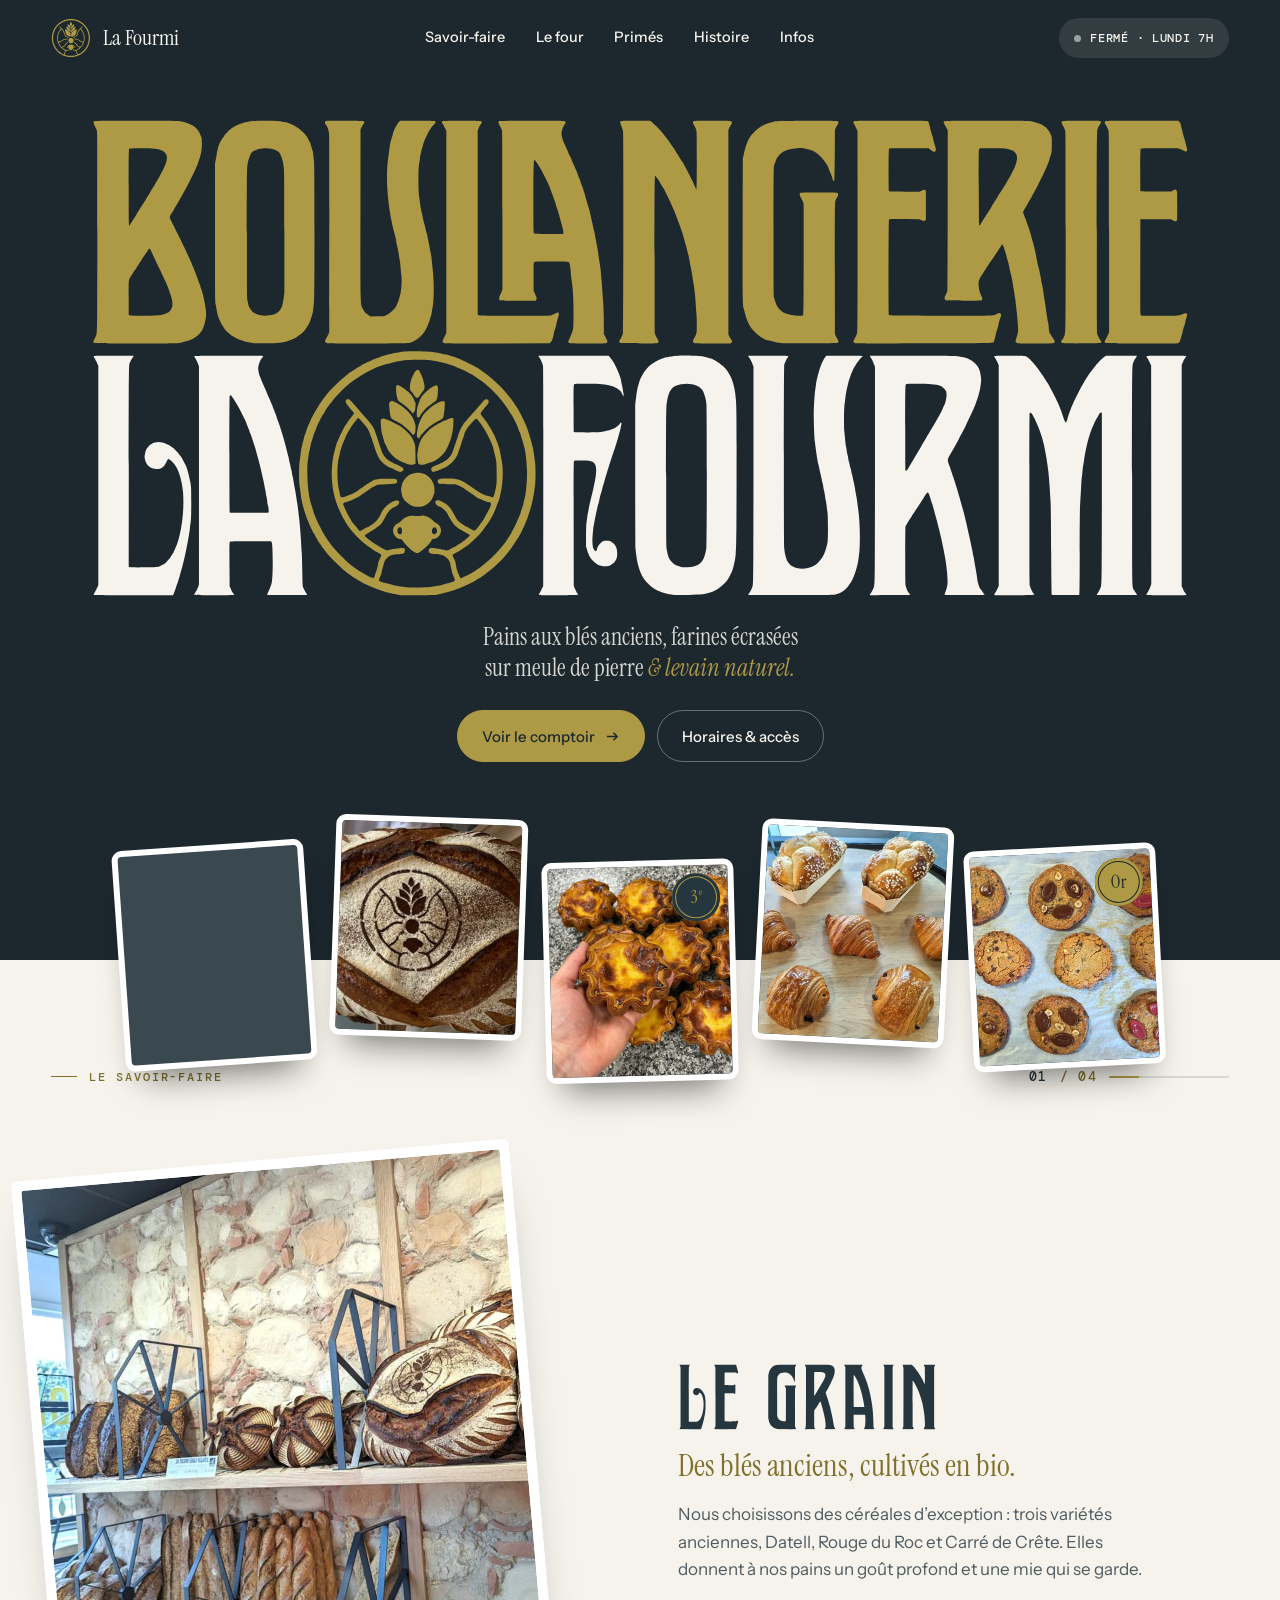
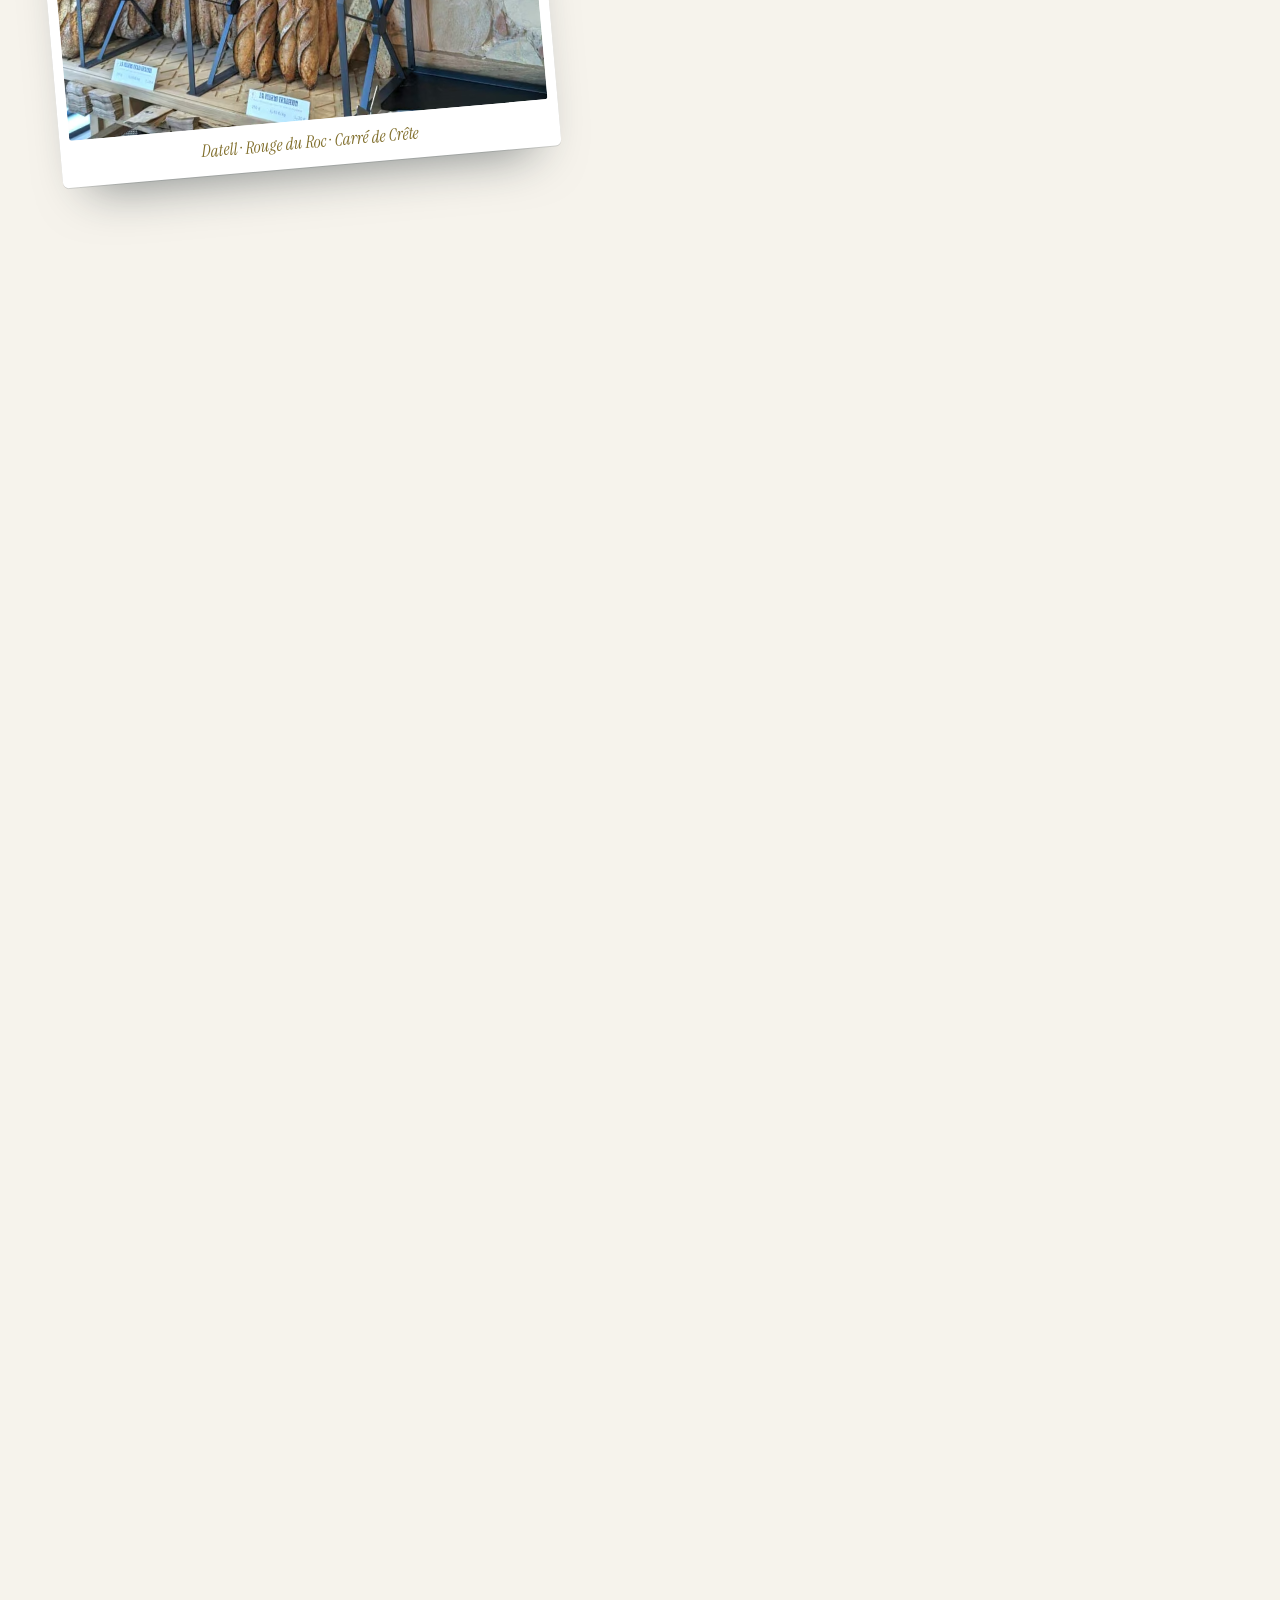
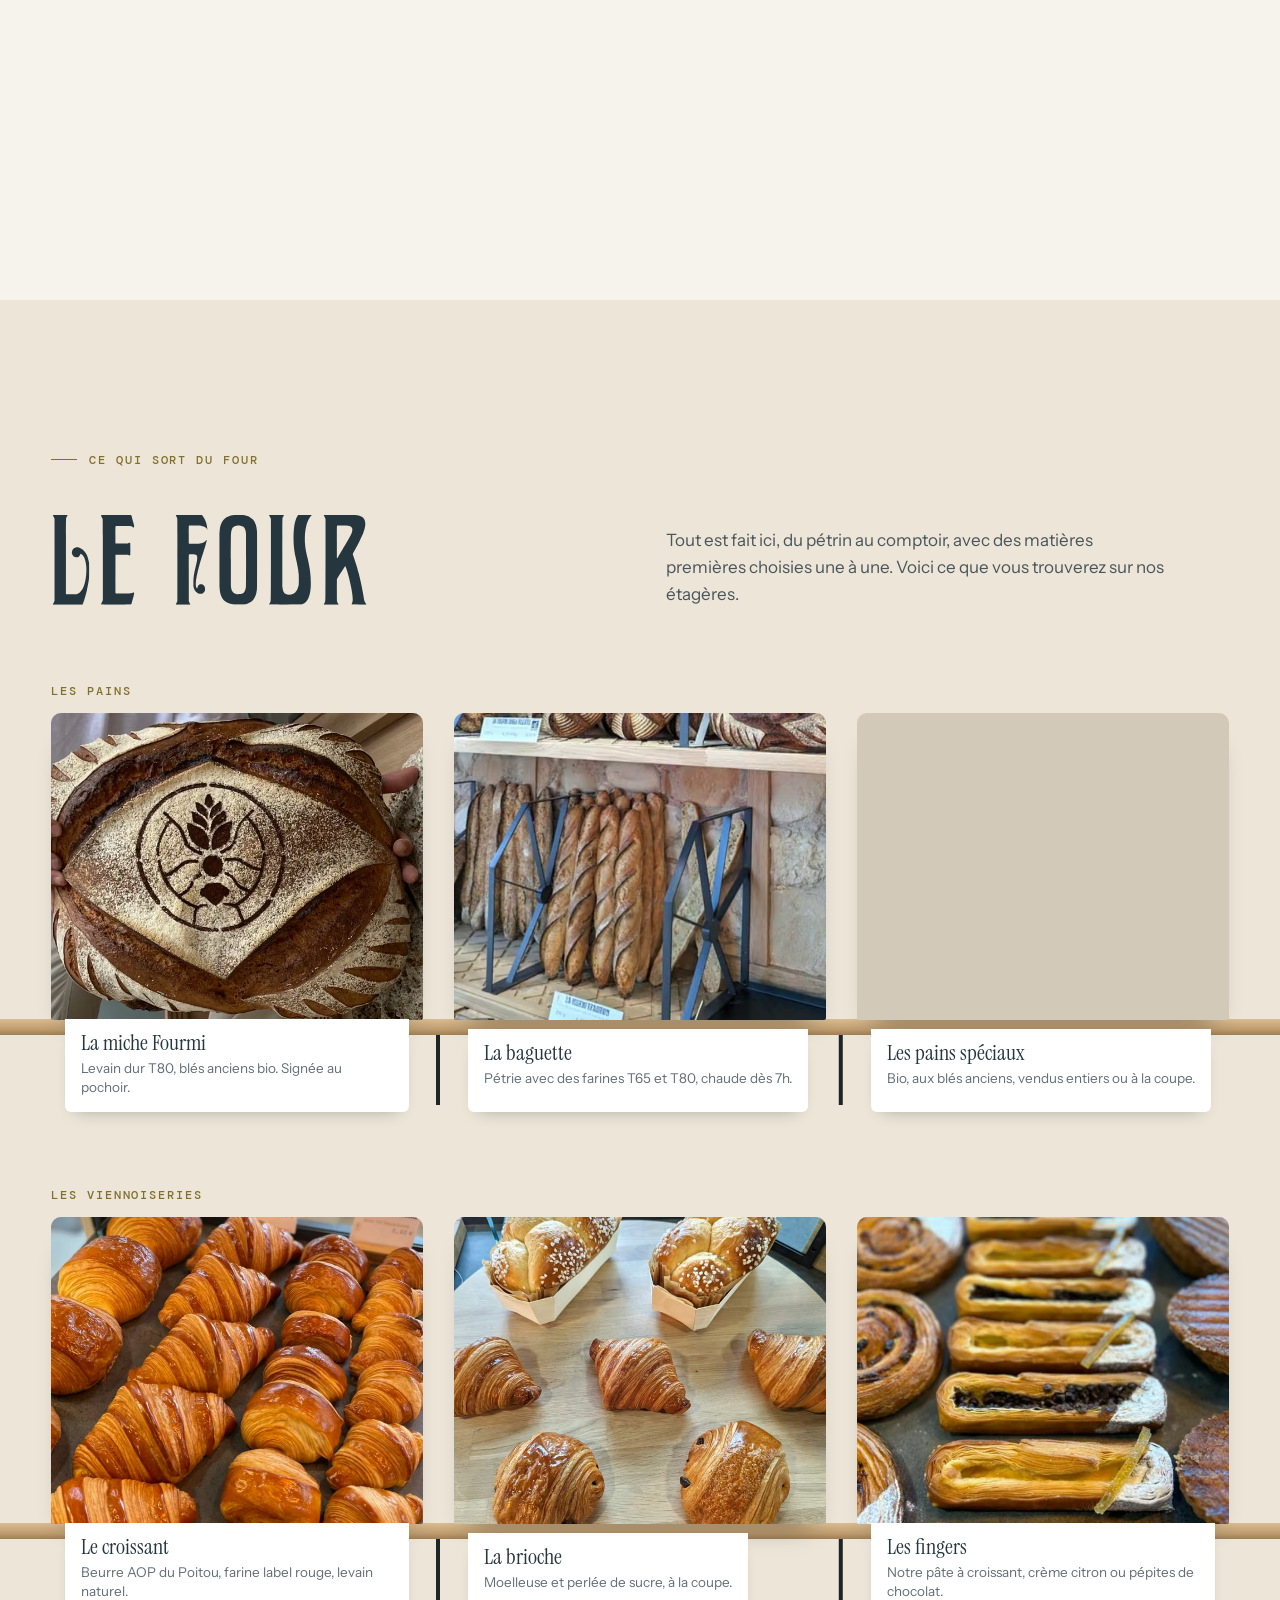
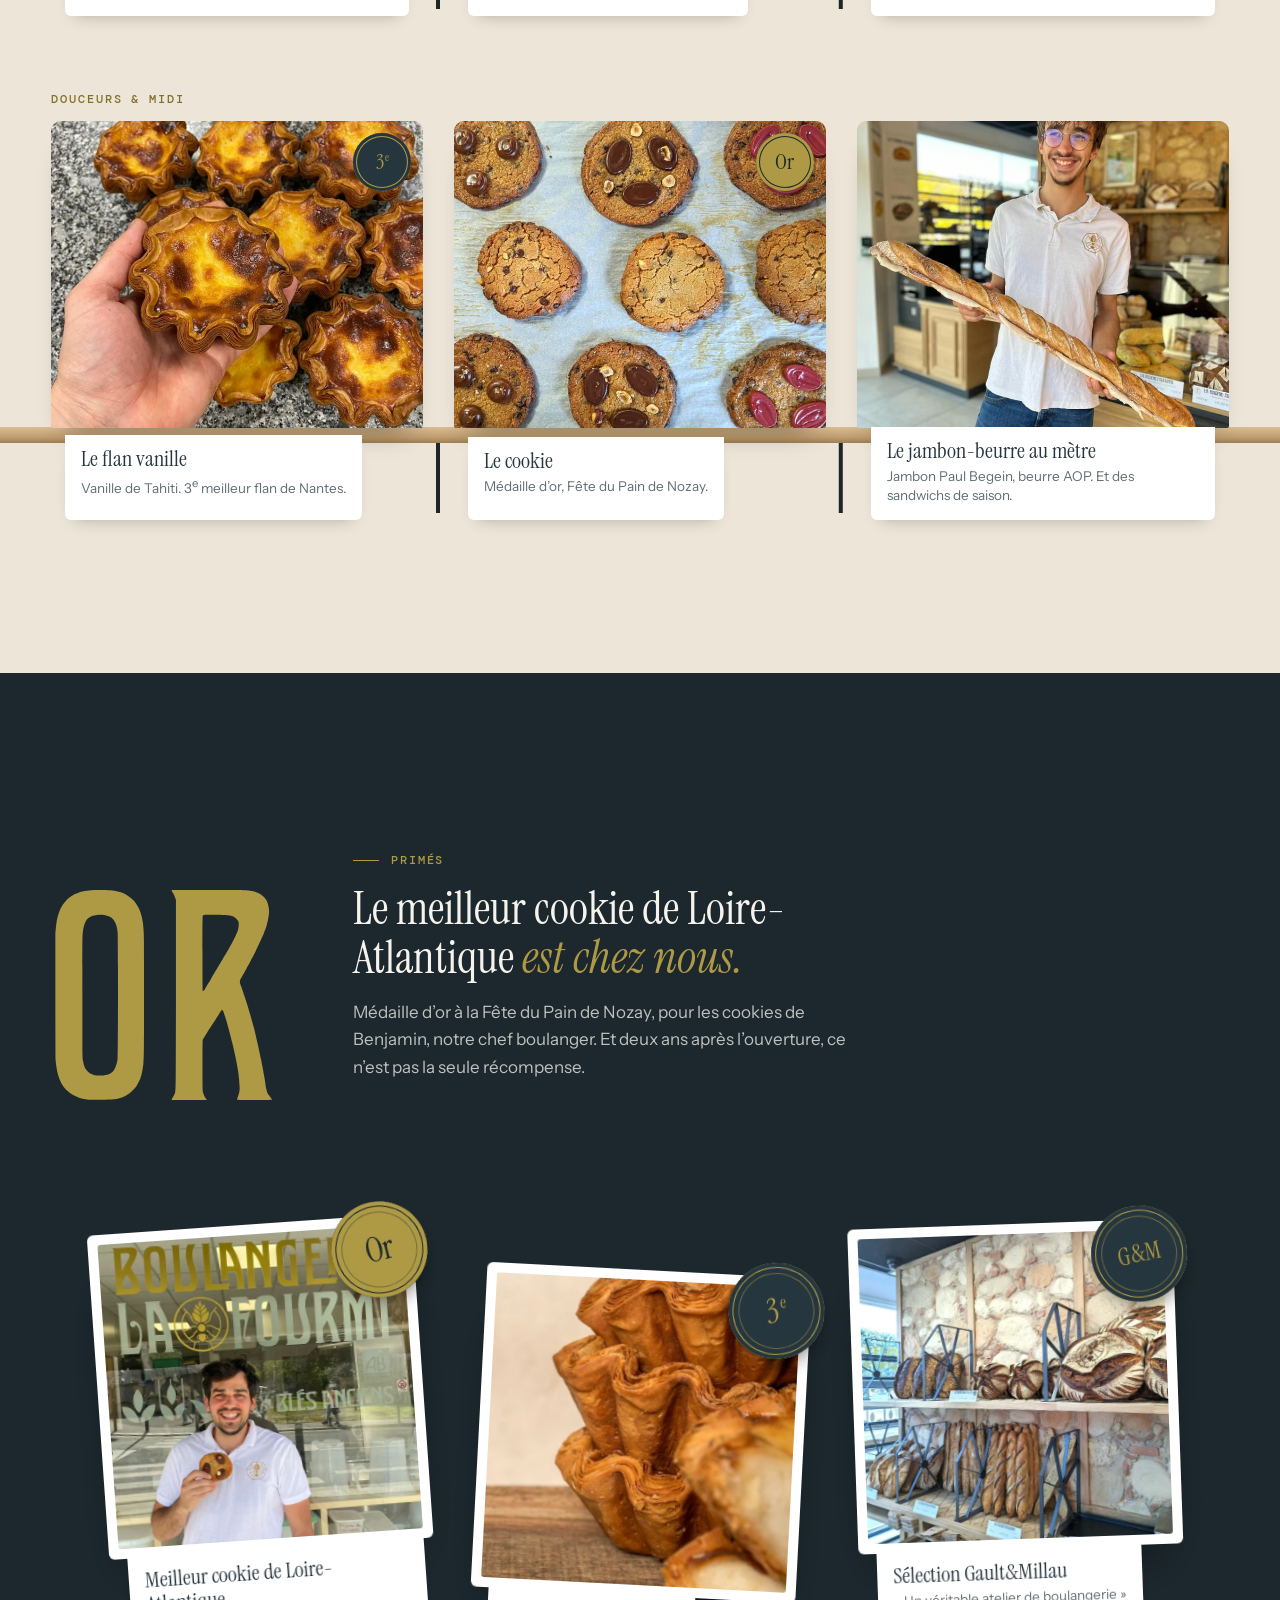
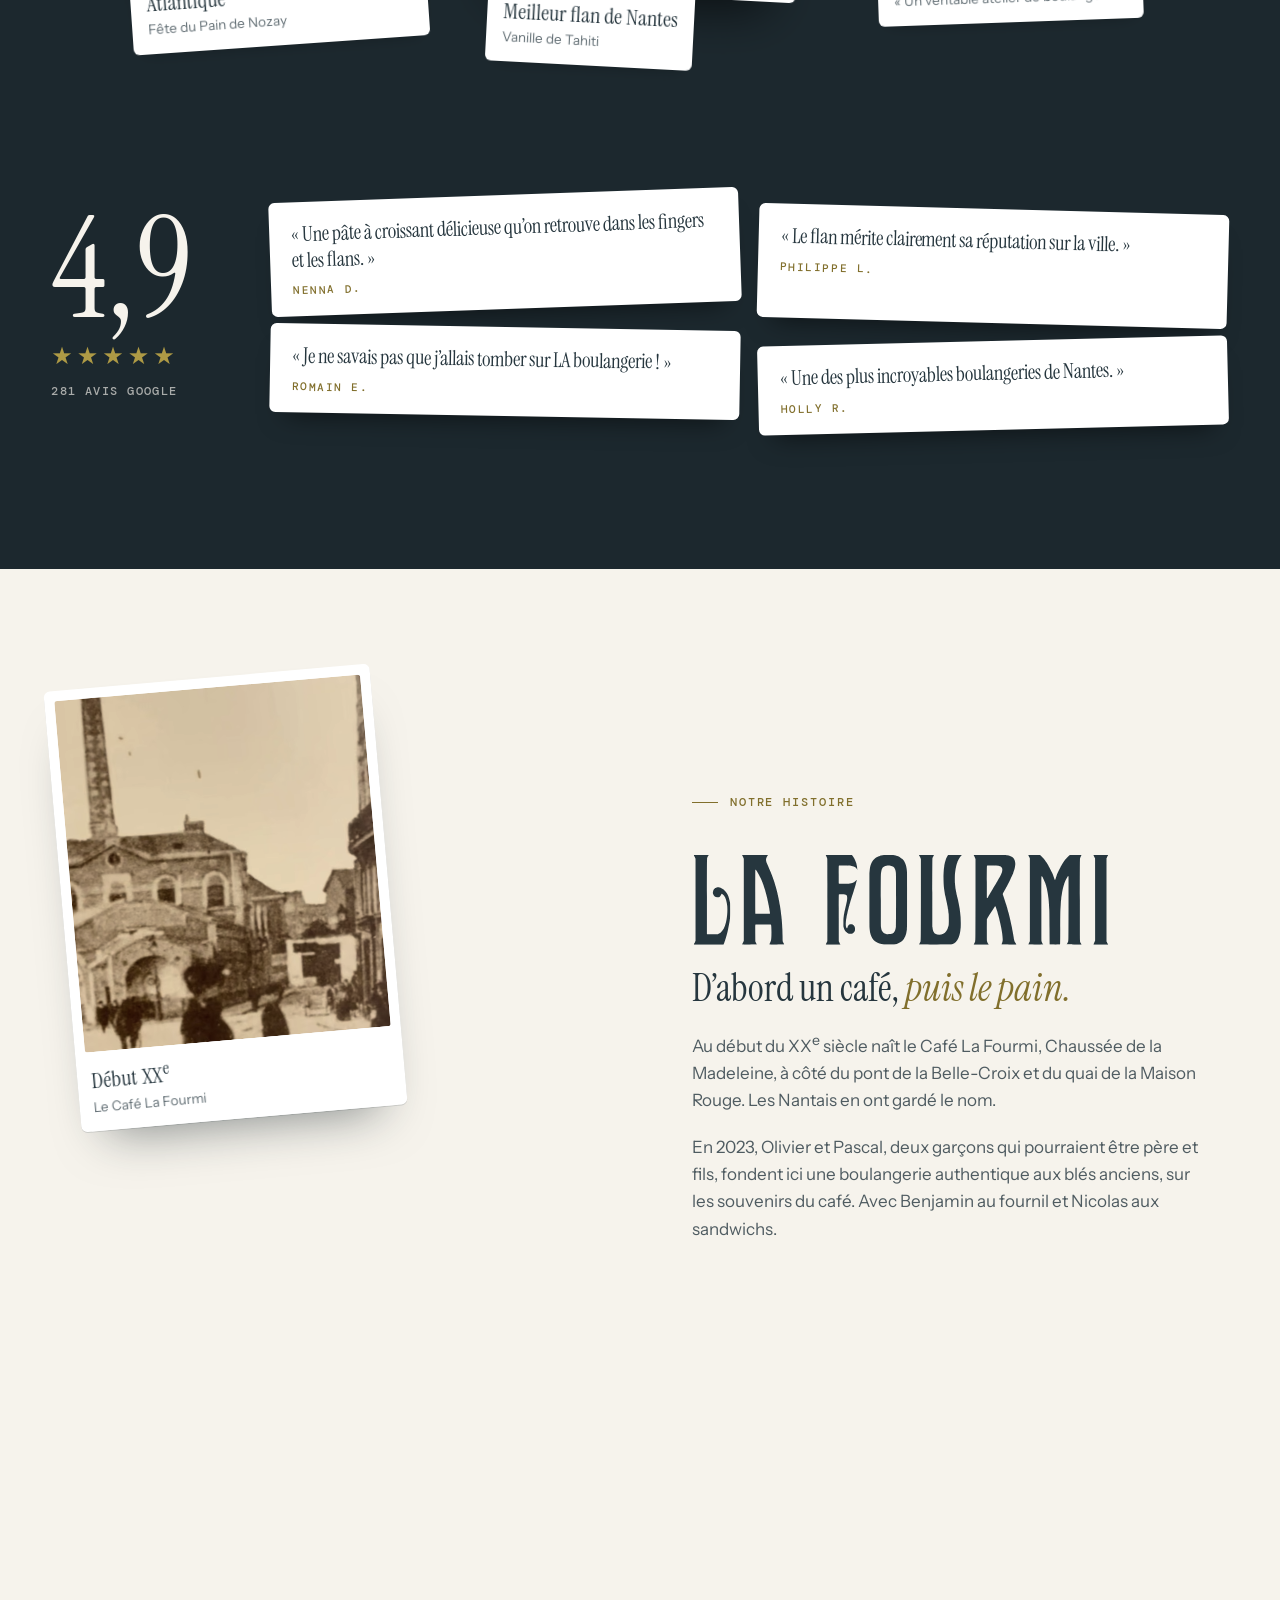
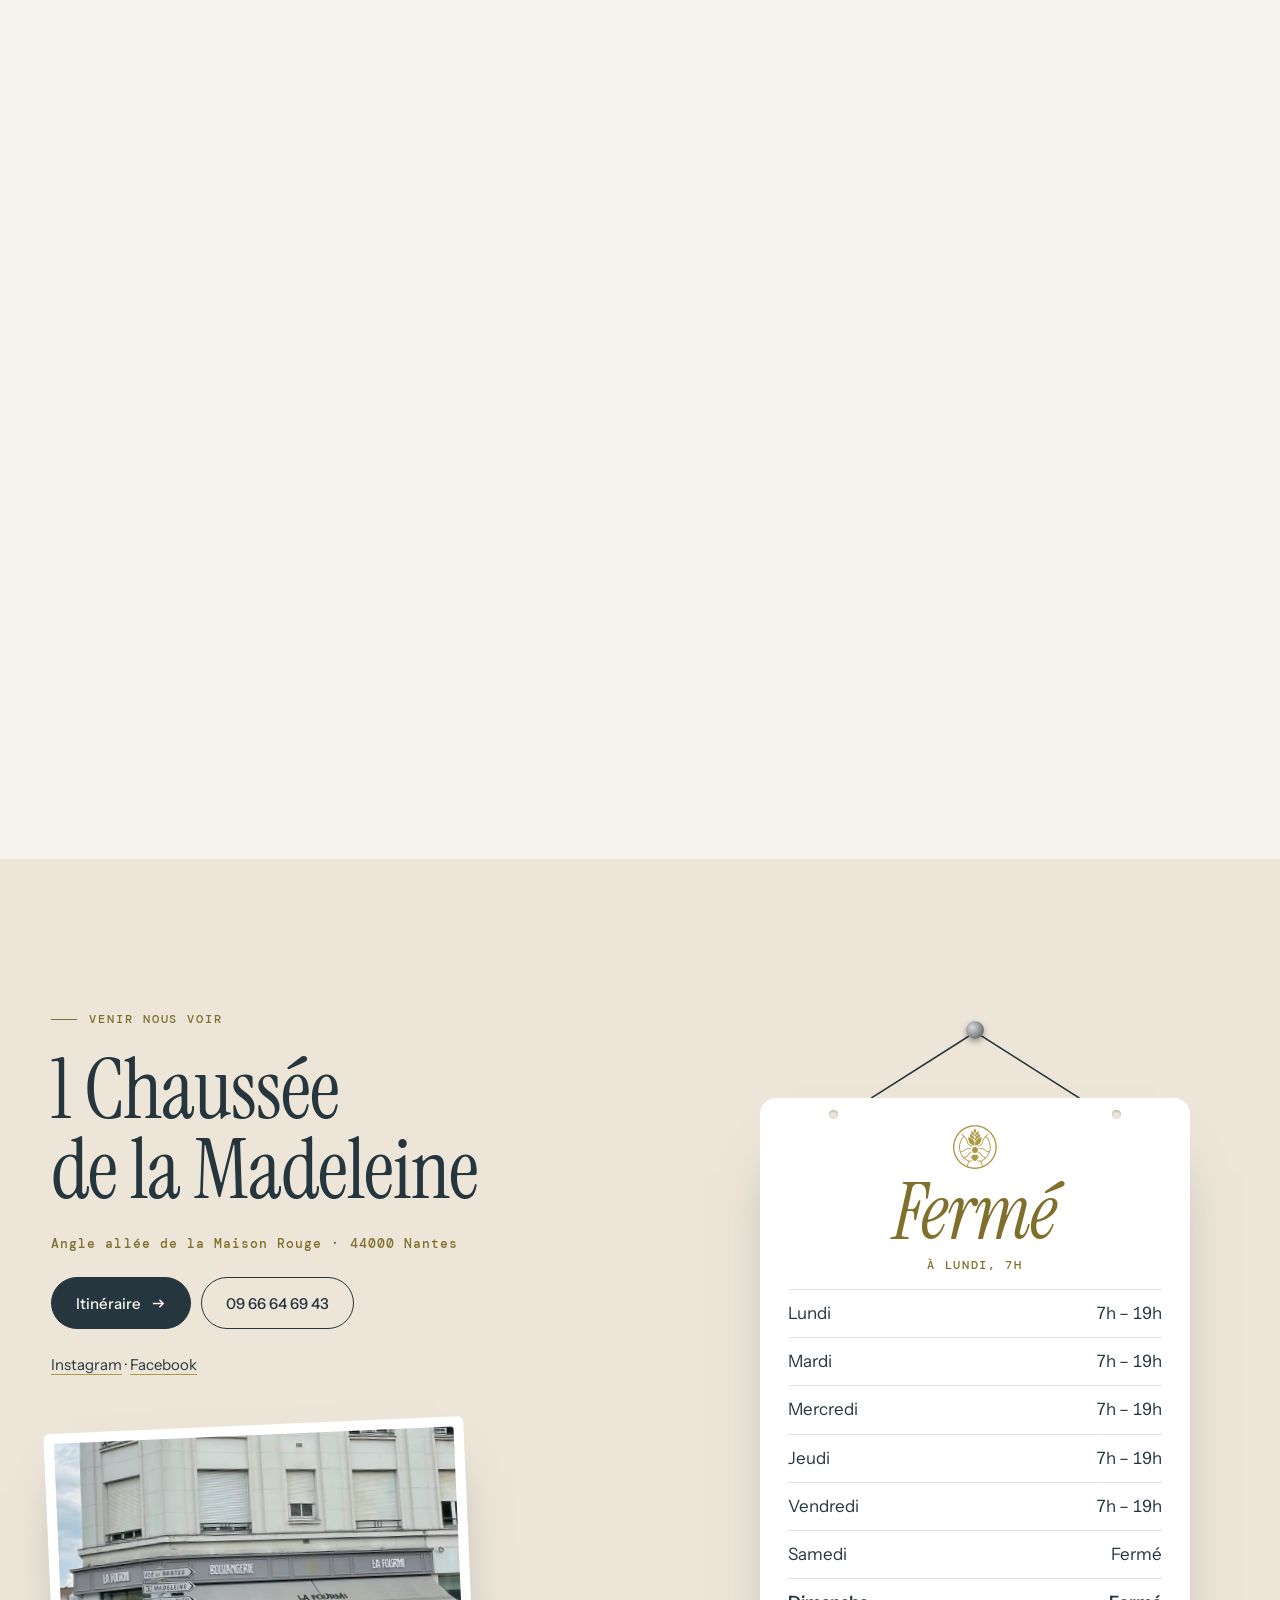
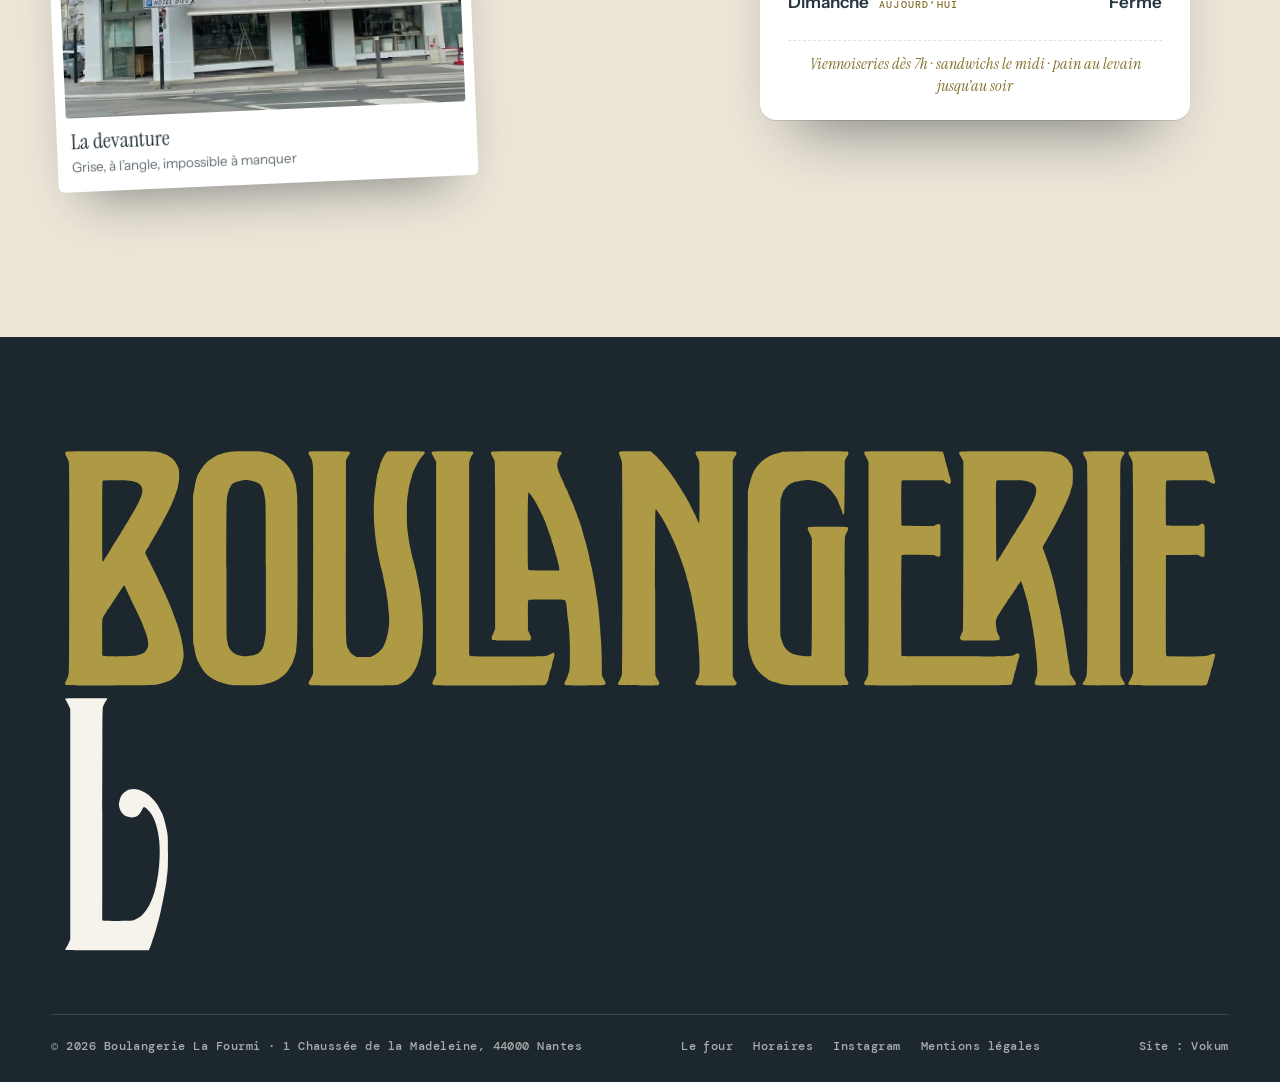
==== commit 1b2e9d57: "Savoir-faire en 4 gestes (tirages posés sur la table), primés avec OR et médailles tamponnées, histo" ====
--- a/index.html
+++ b/index.html
@@ -16,7 +16,7 @@
 <link rel="apple-touch-icon" href="/apple-touch-icon.png">
 <link rel="preload" href="/fonts/instrument-serif.woff2" as="font" type="font/woff2" crossorigin>
 <link rel="preload" href="/fonts/instrument-sans-400.woff2" as="font" type="font/woff2" crossorigin>
-<link rel="stylesheet" href="/css/styles.min.css?v=a4b95530">
+<link rel="stylesheet" href="/css/styles.min.css?v=30b318f7">
 <script type="application/ld+json">{"@context":"https://schema.org","@type":"Bakery","name":"Boulangerie La Fourmi","image":"https://lafourmi-site.vercel.app/images/og.jpg","url":"https://lafourmi-site.vercel.app/","telephone":"+33966646943","address":{"@type":"PostalAddress","streetAddress":"1 Chaussée de la Madeleine","postalCode":"44000","addressLocality":"Nantes","addressCountry":"FR"},"geo":{"@type":"GeoCoordinates","latitude":47.2123936,"longitude":-1.5525585},"openingHoursSpecification":[{"@type":"OpeningHoursSpecification","dayOfWeek":["Monday","Tuesday","Wednesday","Thursday","Friday"],"opens":"07:00","closes":"19:00"}],"priceRange":"€","servesCuisine":"Boulangerie","sameAs":["https://www.instagram.com/boulangerielafourmi/","https://www.facebook.com/profile.php?id=100092674192375"]}</script>
 <script>document.documentElement.className+=' js'</script>
 </head>
@@ -25,7 +25,7 @@
 
 <svg width="0" height="0" style="position:absolute" aria-hidden="true">
   <symbol id="emb" viewBox="0 0 1094 1092"><path fill="currentColor" fill-rule="evenodd" d="M521.8 1067.5C511.3 1066.8 486.9 1065 486.5 1064.8C486.4 1064.7 482.9 1064.2 478.8 1063.8C474.6 1063.3 469.1 1062.5 466.6 1062C464.1 1061.5 460.9 1061 459.6 1061C458.3 1061 455.4 1060.5 453.2 1060C451.1 1059.5 448.2 1059 447 1058.8C445.8 1058.5 442.9 1058 440.5 1057.4C438.1 1056.8 435 1056.2 433.5 1056C430.6 1055.5 421.9 1053.5 414 1051.3C411.4 1050.6 407.1 1049.5 404.5 1048.8C401.9 1048.2 398.3 1047.2 396.5 1046.6C394.7 1046 391.7 1045.1 389.8 1044.5C387.8 1043.8 384.8 1043 383 1042.5C381.2 1042 376.7 1040.4 373 1039C369.3 1037.6 364.9 1036 363.2 1035.4C358.6 1033.8 354 1032 351.6 1031C350.4 1030.5 349.2 1030 348.9 1030C348.6 1030 347.8 1029.7 347.1 1029.3C344.6 1028 340.2 1026 336 1024.3C326.2 1020.4 310.1 1012.5 297.6 1005.6C293.3 1003.3 288.9 1001 287.8 1000.4C286.6 999.8 285.2 999 284.5 998.5C283.1 997.5 267.1 987.9 263.8 986C262.6 985.3 260.4 983.9 258.9 982.7C257.4 981.6 255.2 980 254 979.3C252.8 978.5 250.8 977.2 249.5 976.2C248.2 975.3 246.6 974.1 245.8 973.7C244.2 972.8 224 957.8 220.2 954.6C218.9 953.6 216.3 951.5 214.3 949.9C212.3 948.3 210.3 946.5 209.8 946C209.2 945.5 206.7 943.4 204.2 941.2C192.4 931 186.3 925.3 175.6 914.5C166.8 905.8 150.6 888.2 146.9 883.6C146 882.5 143.7 879.5 141.8 877.1C139.8 874.7 137.2 871.4 135.8 869.7C132.7 866 125.2 856 120.5 849.5C118.6 846.9 116.7 844.2 116.1 843.5C115.5 842.8 114.8 841.5 114.3 840.5C113.8 839.5 112.8 837.9 112 836.8C110.5 834.8 105.8 827.9 103.8 824.5C103.2 823.5 102.2 822.1 101.7 821.2C101.2 820.4 100.5 819.1 100 818.4C98.7 815.9 93.4 807.3 92.5 806C92 805.3 90.3 802.2 88.8 799.2C87.2 796.2 85.7 793.5 85.5 793.2C84.4 791.8 70.5 763.5 68.2 758C65.2 750.8 61.9 743.1 61 741.5C60.5 740.5 60 739.2 60 738.8C60 738.4 59.1 735.8 58 733.1C56.9 730.5 55.6 727.2 55.2 726C54.9 724.8 53.9 721.9 53 719.5C52.1 717.1 51 713.9 50.5 712.2C48.5 705.8 47.9 703.6 47 701.2C46.5 699.9 45.9 698 45.8 697C45.5 696 45.1 694.6 44.7 694C44.4 693.2 43.7 691.2 43.3 689.5C42.1 684.5 41 680 40 676.5C39.4 674.7 38.8 672.1 38.5 670.8C38.3 669.4 37.9 667.6 37.5 666.9C37.2 666.1 36.8 664 36.5 662.1C36.1 660.2 35.5 657.4 35 655.8C34.5 654.1 34 651 33.8 649C33.5 647 33.1 644.6 32.7 644C32.4 643.2 31.8 640.4 31.6 637.7C31.2 635 30.6 630.6 30 628C29.4 625.4 29 622.5 29 621.5C29 620.5 28.6 617.4 28.1 614.5C27.6 611.6 26.9 606.5 26.8 603.2C26.6 600 26.1 594.8 25.7 591.8C23.6 575.5 23.6 516.9 25.7 502.2C26.1 499.5 26.6 494.4 26.8 491C26.9 487.6 27.5 482.6 28 480C28.5 477.4 29.1 473.6 29.2 471.5C29.4 469.4 30 465.6 30.6 463.1C31.1 460.5 31.5 457.6 31.5 456.6C31.5 455.6 31.9 453.5 32.2 452C32.7 450.5 33.4 447.4 33.8 445.1C34.1 442.7 34.7 440.1 35 439.2C35.3 438.4 35.9 435.9 36.2 433.7C37 429.4 38 424.8 39.8 418.8C40.4 416.6 41.1 413.8 41.4 412.5C42 409.4 43.8 403.2 44.7 400.5C46.5 394.9 47.6 391.5 48.2 388.6C48.6 386.9 49.4 384.8 49.8 384C50.1 383.2 50.5 382.2 50.5 381.8C50.5 381.2 50.9 380.2 51.2 379.4C52 377.8 53.4 373.9 54.9 369.5C55.2 368.2 56 366.2 56.5 365C57 363.8 57.6 361.9 58 361C59.4 357.1 61 353.1 61.7 351.8C62.1 350.9 62.5 350.1 62.5 349.8C62.5 349.6 63 348.4 63.5 347.3C64 346.1 65.2 343.6 66 341.5C67.8 337.2 68 336.8 71.5 329C73 325.9 74.6 322.7 75 322C75.5 321.3 76 320.2 76.2 319.5C76.6 318.3 82.9 305.9 85.8 300.8C86.5 299.4 88 296.4 89.2 294.2C91.7 289.6 93.3 286.8 98.2 278.9C104.7 268.2 105.6 266.8 109.5 261.1C111.5 257.9 113.8 254.4 114.5 253.2C116.9 249.1 133 227.4 138.1 221.5C140.1 219.2 143.1 215.6 144.7 213.5C146.3 211.4 148.7 208.6 149.9 207.2C151.2 205.8 153.7 203.1 155.5 201C157.3 198.9 160 195.9 161.5 194.2C165.4 189.9 187 168.4 191.8 164.1C193.9 162.1 196.8 159.4 198 158.3C202.3 154.2 209.5 148.3 223.9 136.8C234.8 128.1 255.8 113.2 265.2 107.5C267.3 106.2 270.9 104 273.4 102.5C275.8 101 277.9 99.7 278.2 99.5C278.5 99.5 280.2 98.4 282.1 97.2C283.9 96 286.1 94.7 287.1 94.3C289.9 93 297.1 89 300.1 87.2C301.7 86.2 307.4 83.3 312.9 80.7C331.9 71.5 334.2 70.5 343.2 66.8C345.8 65.8 350.2 63.9 353.2 62.6C356.2 61.4 360.2 59.9 362 59.2C363.8 58.6 366.8 57.5 368.8 56.8C370.7 56 373.6 55 375.2 54.5C376.9 54 378.8 53.4 379.5 53.1C381.6 52.2 388.6 50.1 390.5 49.8C391.4 49.5 392.9 49.1 393.8 48.8C396.4 47.6 401.6 46 409.5 44C413.8 43 418.5 41.7 420 41.3C426.2 39.7 433.9 38 435.1 38C435.7 38 437.9 37.5 439.8 37C441.7 36.5 444.9 35.9 446.9 35.5C448.8 35.2 451 34.8 451.7 34.5C452.4 34.2 455.9 33.7 459.4 33.2C462.9 32.9 466.6 32.3 467.5 32C468.4 31.8 472.7 31.1 476.9 30.8C481.1 30.3 484.9 29.9 485.1 29.7C485.6 29.4 505 27.9 519.2 27C533.4 26.1 567 26.6 584.8 27.9C593 28.5 601.5 29.2 603.5 29.6C605.5 29.9 609.4 30.4 612 30.8C625.8 32.6 638.4 34.8 647.8 36.8C650.9 37.5 653.8 38 654.3 38C655.4 38 664.2 40.1 669.5 41.5C671.3 42 675.9 43.2 679.8 44.2C683.6 45.2 687.9 46.4 689.2 46.8C690.6 47.2 693.6 48.1 696 48.9C698.4 49.5 700.9 50.3 701.8 50.6C702.6 50.9 704.6 51.5 706.2 52C709.6 53 714.2 54.7 720.2 56.9C722.5 57.8 726.8 59.3 729.8 60.4C732.8 61.5 736.7 63 738.5 63.9C740.4 64.7 742.4 65.5 743 65.8C744.9 66.3 756.1 71.2 761.2 73.8C763.8 75 768.2 77 771.2 78.5C774.2 79.9 777.2 81.3 777.7 81.6C778.7 82.1 781.4 83.5 793.2 89.8C796.9 91.7 801.2 94 803 95.2C804.8 96.2 807.4 97.8 808.8 98.6C810.1 99.4 812.2 100.7 813.5 101.5C814.8 102.3 816.6 103.5 817.8 104C818.9 104.7 820.3 105.5 821 106C823.5 107.8 831.1 112.8 832.8 113.8C833.6 114.3 835 115.2 835.8 115.7C836.6 116.2 838.8 117.7 840.8 119C842.6 120.2 846 122.6 848 124.2C850.1 125.9 853.5 128.4 855.5 129.8C859.5 132.5 868 139.3 875.7 145.7C878.4 147.9 881.4 150.3 882.2 151C886.5 154.4 900.2 167.1 908 174.8C920.1 186.7 923.5 190.3 934.5 202.5C937.4 205.7 940 208.6 940.4 209C940.7 209.4 942.2 211.2 943.6 213.1C945 214.9 948.4 219.1 951 222.3C956.5 229.1 960.4 234.2 964.9 240.4C966.5 242.8 968.8 245.9 969.8 247.2C970.8 248.6 972.5 251.1 973.5 252.8C974.6 254.4 977.2 258.1 979.3 261C981.4 263.9 983.3 266.8 983.6 267.5C984 268.2 984.5 269.1 984.9 269.6C985.2 269.9 986 271.3 986.6 272.6C987.3 273.8 989.5 277.4 991.5 280.8C994.9 286.2 997.6 291.1 1000.9 297C1001.5 298.2 1002.6 300.1 1003.2 301.2C1004.9 304 1019.5 333.7 1019.5 334.3C1019.5 334.5 1024.6 346.7 1025.8 349.2C1026.1 350.1 1027 352 1027.7 353.5C1028.3 355 1029.2 357.1 1029.4 358C1029.7 358.9 1030.7 361.6 1031.5 363.8C1032.3 365.9 1033.5 368.9 1034 370.2C1034.5 371.6 1035.2 373.6 1035.7 374.8C1036.1 375.9 1037.2 379.1 1038 382C1039 384.9 1040.7 390.2 1041.8 393.9C1043 397.6 1044 401 1044 401.4C1044 401.9 1044.2 402.5 1044.5 402.8C1044.8 403.1 1045.5 405.2 1046 407.5C1046.5 409.9 1047.4 413.8 1048 416.2C1048.5 418.8 1049.3 421.6 1049.8 422.8C1050.8 425.8 1053.7 439.3 1055.3 448.2C1055.8 450.8 1056.4 453.9 1056.8 455.2C1057.2 456.6 1057.6 459.6 1057.8 461.8C1057.9 463.9 1058.5 467.8 1059 470.2C1059.5 472.8 1060.2 477.4 1060.5 480.8C1060.8 484.1 1061.4 488.6 1061.8 490.8C1062.1 492.9 1062.5 497.9 1062.8 501.8C1063 505.6 1063.4 512.5 1063.8 517C1064.8 528.5 1065.2 553.9 1064.5 564.5C1062.8 591.6 1062 604 1061.5 605.8C1061.2 606.9 1060.8 610.5 1060.5 613.8C1060.2 617 1059.6 621 1059.2 622.5C1058.8 624.1 1058.3 627.6 1058 630.3C1057.5 635.5 1056.1 643.3 1054.5 650.5C1054 652.9 1053.2 656.4 1053 658.2C1052.7 660.1 1052 662.5 1051.7 663.5C1051.3 664.4 1051 665.5 1051 666.1C1051 666.6 1050.5 669 1049.8 671.4C1048.3 676.9 1047.2 681.5 1046.3 685.2C1045.7 688.1 1044.8 691 1042.2 698.9C1041.5 700.8 1041 702.7 1041 703C1041 703.5 1040.5 704.9 1040 706.2C1039.5 707.6 1038.3 711.1 1037.5 714C1036.5 716.9 1035.7 719.5 1035.5 719.8C1035 720.4 1033.3 725.1 1032 729.2C1031.1 732.1 1029.8 735.6 1028 739.8C1027.5 740.9 1026.6 743 1026 744.5C1025.3 746 1024.3 748.4 1023.8 749.8C1020.8 756.3 1019.5 759.5 1019.5 759.8C1019.5 761 1003 793.6 998.5 801.5C996.3 805.2 994.1 809.1 993.7 810.1C993.2 811.1 992.7 812 992.5 812C992.3 812 991.9 812.6 991.5 813.4C990.8 815.2 986.1 822.9 980.1 831.8C979.1 833.4 977.8 835.4 977.2 836.3C976.2 838 971.2 845.2 969 848.2C968.3 849.2 967.2 850.7 966.6 851.6C966 852.5 964.1 855 962.4 857.2C960.8 859.5 958.1 863 956.6 865C955.1 867 952.7 870.1 951.2 871.8C949.9 873.4 947.4 876.5 945.8 878.5C944.1 880.5 941.2 884 939.2 886.2C937.4 888.5 935.2 890.9 934.5 891.7C933.8 892.5 932.6 893.8 932 894.5C931.2 895.2 929.2 897.5 927.5 899.5C923.6 904 904 923.8 898 929C895.8 931 893.3 933.3 892.5 934C890.5 936 880.6 944.5 877.2 947.3C875.5 948.6 871.6 951.9 868.5 954.5C863.5 958.6 859.6 961.6 854.2 965.5C853.4 966.1 850.6 968.1 848 970C841.7 974.8 819.6 989.4 815 992C813 993.1 809.5 995.1 807.4 996.5C805.3 997.9 802 999.8 800 1000.9C798.1 1001.9 795.5 1003.3 794.1 1004C792.8 1004.7 789.2 1006.7 786.1 1008.4C783 1010.1 780.4 1011.5 780.3 1011.5C780 1011.5 760.8 1020.8 758.5 1022C757.5 1022.5 756.4 1023 756 1023C755.6 1023 753.1 1024 750.3 1025.3C741.6 1029.2 725.2 1035.8 719.8 1037.5C718.1 1038 714.9 1039.2 712.5 1040C710.1 1040.9 707.1 1041.9 705.8 1042.2C703 1043 699.4 1044.2 696 1045.4C694.8 1045.8 692.3 1046.6 690.5 1047.1C680.9 1049.8 677.4 1050.7 674 1051.5C672 1052 669.1 1052.7 667.8 1053.1C665 1054 657.4 1055.7 653 1056.5C651.5 1056.8 646.4 1057.8 641.8 1058.8C637.1 1059.7 631.1 1060.8 628.5 1061C625.9 1061.3 623 1061.8 622 1062C621 1062.3 617.5 1062.8 614 1063.2C610.5 1063.7 605 1064.3 601.8 1064.7C598.5 1065.2 589.1 1066 581 1066.5C564.7 1067.8 535.2 1068.2 521.8 1067.5ZM573 1034C576.1 1033.7 584.4 1033 591.2 1032.5C598.1 1032 604.1 1031.5 604.5 1031.3C604.9 1031.2 610 1030.3 615.8 1029.5C621.5 1028.7 627.9 1027.7 629.8 1027.2C631.6 1026.9 635.6 1026.2 638.5 1025.6C646.2 1024.1 651.1 1023 656.8 1021.8C659.5 1021.1 662.2 1020.5 662.8 1020.4C667.5 1019.2 685.7 1014 694 1011.2C714.1 1004.6 714.5 1004.5 714.5 1002.1C714.5 1001.4 714.1 999.9 713.7 998.8C713.2 997.6 712.5 995.5 712 994C711 991.4 710.5 990.2 708.5 985.8C707.3 983.3 706.2 980.2 705 976C704.5 974.2 703.7 972.1 703.3 971.2C701.6 967.6 698.6 957.8 697.6 953C697.2 951 696.6 948.5 696.2 947.5C695.9 946.5 695.2 943.5 694.8 940.7C694.4 937.9 693.8 935 693.5 934.3C693.2 933.5 693 932.4 693 931.6C693 928.4 688.2 917.5 684.3 911.7C682.6 909.3 676.5 902.9 673.5 900.5C668.6 896.5 660.4 892.2 655.5 891C649 889.4 644.1 888.5 640.2 888.2C637.8 888 632.2 887.5 628 887C623.8 886.5 617.1 885.8 613.2 885.5C600.8 884.5 596.5 882 595.8 875C595.5 872.5 595.6 872 596.9 870C597.8 868.6 599.2 867 600.2 866.2C602.6 864.4 606.7 864.1 615 865.1C618.5 865.6 623.2 866.1 625.8 866.2C630.1 866.5 636.4 867.2 648.5 868.8C651.8 869.1 655.4 869.8 656.5 870.2C657.8 870.5 660.8 871.5 663.2 872.2C665.8 873 668.9 874.1 670.2 874.9C673.4 876.5 675.2 876.2 682.5 873.2C687.5 871.2 690.4 869.9 698.4 865.8C699.1 865.4 700.4 864.8 701.2 864.4C705.1 862.5 719.5 855 722 853.5C724.5 851.9 726.2 850.8 736 844.6C737.8 843.5 739.9 842.1 740.8 841.5C741.6 840.9 744 839.3 746 838C748 836.5 750.8 834.6 752 833.8C753.2 832.8 755.2 831.3 756.5 830.4C757.8 829.5 759 828.5 759.3 828.2C759.6 828 761 827 762.2 826C763.5 825 766.5 822.6 768.9 820.6C771.3 818.6 773.9 816.5 774.7 815.9C782.1 809.9 782.2 808.6 775.5 805C774.4 804.3 773 803.5 772.5 803.2C769.9 801.5 764.3 798.4 761.5 797C759.7 796 756.1 794.1 753.5 792.6C750.9 791.1 747 789 745 787.9C743 786.8 741 785.7 740.8 785.5C740.5 785.2 738.5 784.1 736.2 783C731.8 780.6 722.9 774.6 717.9 770.6C714.6 768 704.2 757.1 702.6 754.5C702.1 753.9 700.6 751.8 699.4 750C696 745.5 692 738.4 683.5 722.1C680.2 715.9 670.6 703.8 666.3 700.5C664.9 699.4 662.1 697.2 660.2 695.8C655.1 691.8 653.9 691 645.9 686.8C640.9 684.2 637.5 682.9 635.1 682.4C628.4 681 624.6 677.5 624.1 672C624 669.6 624.1 668.9 625.4 666.5C626.6 664.1 627.2 663.6 629.5 662.6C631 662 633.1 661.5 634.3 661.5C637.8 661.5 650.8 666 656.6 669.1C662.5 672.4 664.5 673.6 664.8 674C665 674.3 665.9 674.9 666.8 675.2C671.8 677.3 686.1 690.5 692.4 698.8C695.1 702.4 702.5 713.9 702.5 714.6C702.5 714.8 703.4 716.4 704.4 718.1C705.5 719.9 707.2 723 708.2 725C713.3 734.6 714.6 736.9 717.4 740.2C718.6 741.6 720.1 743.6 720.9 744.8C722.5 747.1 731.6 755.8 735.5 758.5C740.1 761.6 751 768 761.2 773.5C762.6 774.2 771 779 780 784C789.8 789.5 796.7 793 797.5 793C798.6 793 799.9 791.9 803.9 787.6C806.6 784.6 810 781 811.2 779.5C812.6 778 814 776.4 814.4 776C814.7 775.6 816 773.9 817.2 772.2C818.5 770.5 820.6 767.9 822.1 766.1C824.6 763.3 826.2 761.2 830.1 756C831 754.8 835.2 748.6 839.4 742.2C843.5 735.9 847.4 730.2 847.8 729.6C848.2 729 849.5 726.8 850.5 724.6C851.6 722.5 852.8 720.5 853 720.2C853.2 720 854.6 717.4 856.1 714.5C857.6 711.6 859.6 707.9 860.5 706.2C862.8 702 865.1 697.4 867 693C869.4 687.3 870.5 684.9 871.5 683C872 682 872.5 680.5 872.8 679.5C873 678.5 873.5 677 874.1 676C876.1 672.2 874.6 670.1 868.7 668.5C866.8 668 859 665.6 851.2 663.1C843.5 660.6 835.8 658.1 834 657.6C830 656.4 826.1 654.9 822.2 653C820.6 652.2 817.7 650.9 815.8 650C813 648.8 808.9 646.2 798.5 639.4C796.7 638.1 785.9 631 778 625.8C774.2 623.2 766.1 618 760 614C753.9 610 747.8 606 746.5 605.1C745.3 604.2 743.2 603 742 602.2C740.8 601.5 739.4 600.8 739 600.5C735.2 598.2 727.1 594.8 721.5 593.2C710.4 590.1 708.9 590 673.5 590L641.8 590L639.1 588.6C635.9 586.9 633.9 584.1 633.6 580.8C633.3 577.1 635.4 573.3 638.8 571.2L641.1 569.8L675 569.8C707.9 569.8 708.9 569.8 715 570.9C721.9 572.1 723.5 572.5 729.2 574.3C737.2 576.8 746.6 581 753 585.1C762 590.8 778.7 601.8 785 606C787 607.4 791.2 610.1 794.2 612.1C797.2 614 802.6 617.6 806.1 620C809.6 622.3 813.3 624.7 814.2 625.2C815.1 625.8 816.5 626.7 817.3 627.2C821.5 630 822.7 630.6 828 633.2C833.8 635.9 835.6 636.5 851 641.5C855.5 642.9 864 645.6 869.9 647.5C875.7 649.5 880.8 651 881.1 651C882.3 650.9 884.1 647.9 884.6 645.4C884.9 643.9 885.5 641.4 886 639.8C887.4 635.5 889 629 889.8 625.1C890.1 623.2 890.8 620 891.2 617.8C891.7 615.5 892.5 611.8 893 609.2C893.5 606.8 894.2 602.6 894.5 600C894.8 597.4 895.2 594.4 895.5 593.2C895.8 592.1 896.2 587.4 896.5 582.8C896.8 578.1 897.3 572.9 897.6 571.2C898.4 566.8 898.7 533.7 898 528.2C897.8 525.8 897.2 521 897 517.8C895.5 501.2 894 488.2 893 485.8C892.8 485.1 892.1 482.1 891.8 479.4C891.4 476.7 890.8 474.1 890.5 473.6C890.2 473.1 889.7 470.6 889.3 468C888.5 462.7 887.2 457.6 886.1 455C885.7 454.1 885.1 452 884.8 450.5C884.4 449 883.8 446.8 883.3 445.5C882.9 444.2 882 441.1 881.2 438.5C880.5 435.9 879.5 432.6 879 431.2C876 423.1 874.4 419 873.5 417.2C873 416.1 872.5 414.8 872.5 414.4C872.5 414.1 872.2 413.3 871.8 412.8C871.5 412.2 870.9 410.9 870.5 409.8C870.1 408.6 869.5 406.9 869 406C868.4 405.1 868 404 868 403.7C868 402.8 864.8 396.2 859.6 386.8C859.4 386.2 857.6 382.7 855.8 379C853.9 375.3 851.6 371.1 850.8 369.8C849.9 368.4 847.8 364.9 846 362.1C844.3 359.2 842.2 355.9 841.2 354.6C840.4 353.3 838.2 350 836.5 347.2C834.8 344.5 832.2 340.9 830.8 339.2C828.1 335.9 826.6 334.1 817.1 321.6C814.1 317.6 812.6 315.9 809.5 312.6C804.9 307.9 804.1 307.9 800.2 311.9C798.7 313.4 796.4 315.9 795.1 317.4C793.8 318.9 791.1 321.9 789.2 323.9C772.2 342.4 765.1 350.8 761.1 357.2C759.5 360 755 368.4 754.8 369.5C754.5 370.2 753.9 371.9 753.2 373.4C752.5 374.9 752 376.2 752 376.5C752 376.8 751.6 377.9 751 379.1C750 381.4 747.5 389.4 747.5 390.2C747.5 390.6 747.1 391.6 746.5 392.5C746 393.4 745.5 395.1 745.2 396C745 396.9 744.7 398 744.5 398.3C744.2 398.6 743.5 400.6 742.8 402.8C741.1 408.4 740 411.4 739 414C737.9 416.9 736.6 420.6 735.6 423.8C735.2 425.1 734.6 426.9 734.2 427.8C733.9 428.6 732.9 431.5 732 434.2C731.1 437 730.1 439.9 729.7 440.8C729.3 441.6 728.6 443.4 728.2 444.8C727.1 448.6 726 452.1 725 454C724.5 454.9 724 456.4 723.8 457.2C723.4 459.2 721.1 464.6 719.8 467.5C719.1 468.8 717.9 471.2 717 473.1C716.2 474.9 715.2 476.6 714.8 476.9C714.4 477.4 714 477.9 714 478.2C714 478.5 713.1 479.9 712 481.4C710.9 482.9 709 485.5 707.9 487.2C704.7 491.9 693 503.2 687 507.6C681 511.8 672.8 516.6 666.8 519.2C664.5 520.1 658.9 522.6 654.2 524.6C649.6 526.8 644 529.1 642 529.9C640 530.8 636.5 532.2 634.2 533.2C626.1 537 618.7 539.7 616.1 539.9C614.1 540 613 539.9 610.9 538.9C605.4 536.4 603.5 530.5 606.8 525.2C608.4 522.6 610 521.5 616.5 518.6C622.5 515.9 639.4 508.7 642 507.8C643 507.4 645 506.5 646.4 505.8C647.8 505.1 650.7 503.8 652.9 502.9C658.7 500.6 669.3 495.2 673.2 492.4C679.5 488.1 686.8 481.3 690.5 476.1C691.6 474.8 692.7 473.4 693 473.2C693.3 473.1 694 472.1 694.5 471.1C695.1 470.1 696.3 468 697.2 466.5C698.1 465 699.6 462.3 700.5 460.5C701.4 458.7 702.5 456.4 703 455.4C703.6 454.3 704.2 452.6 704.5 451.6C704.8 450.6 705.8 447.5 706.8 444.8C707.8 442 709.5 437.1 710.5 433.9C711.6 430.6 712.9 427.2 713.2 426.4C714 424.4 715.2 420.8 716.3 417C716.8 415.5 717.2 414 717.5 413.8C717.7 413.5 718.2 412.1 718.7 410.8C719.1 409.4 720.1 406.4 721 404C721.9 401.6 723 398.4 723.5 396.8C725.2 391.1 728.6 381.2 729.5 379.2C730.5 377 731.8 373.4 732.7 370C733 368.8 733.9 366.7 734.5 365.4C735 364.1 735.5 362.6 735.5 362.1C735.5 361.6 735.9 360.9 736.2 360.5C736.6 360.2 737.1 359.4 737.3 358.9C738.6 354.4 744.8 344.1 749.5 338.1C753.2 333.6 761.3 324.4 766 319.5C767.7 317.7 770.2 314.9 771.5 313.4C774.1 310.4 775.9 308.4 781 302.8C782.8 300.8 787 296.1 790.5 292.2C794 288.4 797.8 284.2 799 282.9C800.2 281.6 802.4 279.3 803.8 277.7C806.1 274.9 811.9 268.6 812.5 268C812.6 267.9 813.6 266.8 814.7 265.5C815.8 264.2 819 260.8 821.8 257.8C824.6 254.7 828.2 250.7 830 248.8C831.6 246.8 833.2 245 833.6 244.7C834 244.4 836 242.2 838 239.9C846.7 230.2 849.4 228.9 855.4 231.7C860 233.8 862.3 239.9 860.3 244.7C860 245.6 855.3 251.1 850 256.9C844.6 262.9 838.9 269.3 837.1 271.2C835.4 273.1 831 278.1 827.2 282.2C819 291.4 819.1 291.2 823.9 296.4C830.5 303.6 830.9 303.9 841.4 317.6C851.1 330.4 853.8 334 855.2 336.6C856.1 337.9 857.2 339.7 857.8 340.4C858.4 341.1 859.9 343.6 861.2 345.8C862.6 347.9 864.2 350.4 864.9 351.3C865.5 352.1 866 353 866 353.2C866 353.4 866.7 354.6 867.5 355.8C868.4 356.9 869 358.1 869 358.2C869 358.4 869.6 359.4 870.4 360.6C872 363.2 876.1 371.2 880.1 379.2C881.7 382.6 883.2 385.6 883.5 386C884.5 387.7 887 393 888.3 396.2C889 398.2 890.1 400.9 890.8 402.3C891.5 403.7 892 405.1 892 405.4C892 405.8 892.5 406.9 893 407.9C894.5 410.8 896.5 415.4 896.5 416.1C896.5 416.4 896.9 417.6 897.2 418.5C899.9 425.2 900.7 427.6 901.5 430.8C902.5 434.1 903 435.9 905 442.2C905.5 443.9 906.6 447.9 907.5 451C908.4 454.1 909.4 457.9 909.8 459.2C910.1 460.6 910.6 462.9 910.8 464.2C911 465.6 911.5 468.1 911.9 469.8C912.2 471.4 912.9 474.8 913.3 477.2C913.7 479.7 914.4 482.9 914.8 484.2C915.5 487.1 917.7 504.6 918.5 514.8C918.8 518.6 919.2 524 919.5 526.8C920.2 535 920.1 563.8 919.2 571.8C918.8 575.6 918.2 581.6 918 585.2C917.4 593.2 915.4 608 914 613.5C913.8 614.8 913.2 617.5 912.8 619.5C912.4 621.5 911.8 624.1 911.5 625.2C911.3 626.4 910.8 629 910.3 631.2C909.4 636.2 907.8 642.5 906.9 645.5C906.5 646.8 905.5 649.9 904.8 652.5C904 655.1 903.1 658 902.7 659C902.4 660 901.8 661.9 901.5 663.2C901.2 664.6 900.5 667 900 668.4C899.5 669.8 898.5 672.2 898 673.6C894.1 684.1 892.4 688.8 890.5 692.8C888.9 696.2 887 700.9 887 701.3C887 701.9 879.7 716.2 877.7 719.5C876.8 721.1 876 722.5 876 722.6C876 723.5 867.5 738.7 864.5 743.2C862.5 746.2 860.4 749.5 859.8 750.5C859.1 751.5 857.6 753.9 856.4 755.8C855.2 757.6 853.5 760.4 852.7 761.6C851.9 763 849.8 766 848 768.2C846.2 770.5 842.6 775.1 840 778.5C831.5 789.5 829 792.5 823.6 798.4C812.8 810.3 794.2 828.3 788.2 832.8C787.1 833.5 784.4 835.8 782 837.8C768.6 848.9 767 850 747.7 862.9C739.8 868.1 734.4 871.2 712.5 883.2C709.9 884.6 706.5 886.4 705 887C699.6 889.4 696.2 891.3 696.1 892C696 892.5 697.1 894.6 698.6 896.8C700 898.9 701.9 901.6 702.6 902.7C708.2 911 712.8 923.6 714 933.8C714.3 935.6 714.9 938.9 715.5 940.8C716 942.6 716.6 945.2 717 946.5C718 951.5 719.5 956.5 720 957.5C720.4 958.1 721 960 721.5 961.7C723 966.8 724 969.6 725 971.8C725.6 972.9 726 974 726 974.3C726 974.9 731.9 989.5 733.2 992.2C735.3 996.4 737.7 995.6 763.5 982.5C779.8 974.4 788.9 969.3 798.2 963.2C800.5 961.8 803 960.2 804 959.8C806 958.8 813.9 953.5 818 950.5C822.5 947.2 829.8 942.1 832.7 940.2C834.9 938.9 840 935 844 931.5C845.9 930 848.5 928 849.7 927C851 926 852.5 924.8 853.1 924.2C853.8 923.6 856.9 921 860 918.5C863.1 915.9 865.9 913.7 866 913.5C866.1 913.4 867.4 912.2 868.8 911C871.2 908.9 875.1 905.2 887.5 893.2C895.2 885.8 906.4 873.8 914.9 864C918.9 859.2 927.6 848.4 929 846.3C929.4 845.7 931.2 843.4 933 841.2C934.9 839 938.1 834.6 940.3 831.5C942.5 828.4 945 824.5 946.1 823C947.1 821.5 949.2 818.5 950.6 816.2C952 814 954.2 811 955.4 809.4C956.5 807.9 957.9 805.8 958.4 804.8C958.8 803.8 959.4 803 959.5 803C959.7 803 960.2 802.2 960.5 801.4C960.9 800.5 961.8 798.9 962.5 797.8C963.3 796.6 964.9 793.8 966.2 791.4C967.5 788.9 969.2 785.8 970.1 784.4C972 781.4 974.2 777.1 978.9 767.8C989.5 746 993.2 738.1 993.8 735.8C994 734.9 994.4 734 994.6 733.6C995 733.1 996.1 730.2 998.3 724.2C998.7 723.1 999.2 721.8 999.5 721.3C999.9 720.8 1000.5 719.2 1001 717.8C1001.5 716.4 1002.5 713.6 1003.2 711.8C1004 709.9 1004.9 707 1005.3 705.5C1005.7 704 1006.4 702.1 1006.8 701.4C1007.1 700.7 1007.5 699.8 1007.5 699.3C1007.5 698.9 1008 696.9 1008.7 694.9C1012.8 682.5 1015 675.5 1015 674.6C1015 674.1 1015.4 672.5 1015.8 671C1016.2 669.5 1017 666.4 1017.5 664C1018 661.6 1019 657.2 1019.8 654.2C1020.5 651.2 1021.5 646.6 1022 644C1022.5 641.4 1023.2 638.6 1023.5 637.8C1023.8 636.9 1024.2 633.6 1024.5 630.5C1024.8 627.4 1025.3 623.5 1025.8 621.9C1026.2 620.3 1026.8 616.6 1027 613.6C1027.3 610.8 1027.8 607.3 1028.2 606C1028.7 604.7 1029.2 599.1 1029.5 593C1029.8 587 1030.2 581 1030.5 579.5C1031.3 575.2 1031.8 529.1 1031 520.2C1028.8 490.9 1028.5 488.2 1025.8 471C1025.1 466.8 1024.4 462 1024.2 460.5C1024 459 1023.6 456.9 1023.2 455.9C1022.9 454.9 1022.5 453 1022.2 451.6C1022.1 450.4 1021.4 446.9 1020.8 444C1020.1 441.1 1019.4 437.6 1019 436.2C1017.5 428.8 1013.6 414.4 1009.9 402.8C1008.5 398.4 1006.9 393.3 1006.4 391.5C1005.8 389.7 1004.9 386.9 1004.2 385.1C1003.5 383.4 1003 381.6 1003 381.1C1003 380.6 1002.7 379.8 1002.3 379.2C1001.6 378.2 1000.1 374.6 998.6 369.8C998.2 368.4 997.5 366.6 997 365.8C996.4 364.9 996 363.9 996 363.6C996 362.9 995.6 362 992.7 355.8C992.1 354.4 990.8 351.4 989.9 349.2C986 340.3 978 323.9 973.8 316.2C972 313.2 970 309.4 969.1 307.8C968.3 306.1 966.5 303.2 965.3 301.2C964 299.3 963 297.6 963 297.4C963 297.1 962.1 295.6 961 294.1C960 292.6 958.6 290.4 958 289.2C954.3 282.3 936 256.4 926.4 244.3C922.2 239.1 913 228 911.8 226.7C911.2 226.1 909.9 224.7 908.8 223.4C893.5 206.7 884.2 197.2 874.2 188.2C872 186.2 868.8 183.2 867 181.7C864 178.9 855.4 171.8 848.5 166.2C847 165.1 844.4 162.9 842.8 161.6C841.1 160.3 838.6 158.4 837.4 157.4C836 156.6 834.4 155.3 833.6 154.8C832.9 154.2 830.5 152.5 828.5 150.9C822.3 146.3 802.6 133.4 796 129.6C792.5 127.5 789.2 125.5 788.5 125C787.8 124.5 784.8 122.8 781.8 121.2C778.7 119.7 773.3 116.7 769.7 114.7C766.1 112.7 763 111 762.9 111C762.6 111 758.8 109.2 754.1 107C743.7 101.9 738.3 99.5 737.4 99.5C737 99.5 736.2 99.2 735.6 98.8C735 98.3 733.7 97.7 732.6 97.3C731.6 97 729 95.8 727 94.8C723.1 93 709 88 694.5 83.2C690 81.7 685.6 80.2 684.8 80C682 79 667 75 661.5 73.7C659.7 73.3 657.7 72.8 657 72.5C656.3 72.2 653.6 71.7 651 71.2C648.5 70.8 646 70.2 645.5 70C645.1 69.8 643.5 69.5 642 69.2C640.5 69 637.6 68.5 635.8 68.2C631.8 67.3 623.9 66 616 64.8C613.1 64.3 609.6 63.8 608.2 63.5C606.9 63.2 602.7 62.8 599 62.5C595.3 62.2 589 61.6 585 61.2C564.8 59.2 524.5 59 508.3 60.8C504.5 61.1 498.6 61.7 495.1 62C487.9 62.5 475.3 64.2 467.2 65.5C464.2 66 460.5 66.5 459 66.8C457.5 66.9 454.6 67.5 452.5 68C448.2 69.1 442.6 70.3 436.9 71.2C434.8 71.7 432.6 72.2 432.1 72.4C431.6 72.7 429.6 73.2 427.5 73.7C423.4 74.6 414.9 76.8 409 78.5C406.9 79.1 403.8 80 402 80.5C385.8 85.2 356.1 96.5 340.8 104C328.1 110.1 317.7 115.3 313.8 117.5C311.2 118.8 307.6 120.8 305.5 121.9C303.4 123 300.4 124.8 298.7 125.9C297 127 294.1 128.8 292.3 129.8C290.4 130.9 288.1 132.2 287.1 132.8C286.1 133.4 284.6 134.3 283.8 134.8C282.1 135.8 271.4 143.1 271 143.5C270.9 143.7 269.1 144.8 267 146.1C263.1 148.6 246.3 160.9 240.8 165.5C239.6 166.4 236.7 168.8 234.2 170.8C222.1 180.4 198.2 203 187.2 215.3C185.3 217.4 183.1 219.9 182.2 220.8C173.3 230 153.6 254.7 145 267.3C135.8 280.9 129.8 290.2 126.5 295.9C126.1 296.6 125 298.5 124 300C123 301.5 120.7 305.4 119 308.6C117.2 311.9 115.2 315.6 114.4 316.9C112.8 319.6 108.7 328 105 335.8C103.5 338.8 102.1 341.6 101.8 342C101.4 342.4 100.9 343.4 100.6 344.2C100.3 345.1 99.2 347.6 98.2 350C97.2 352.4 96.1 355.1 95.7 356.2C95 358.1 94.2 359.9 92 364.8C91.5 365.9 90.7 368 90.1 369.5C87.3 376.9 86.4 379.4 85.5 381.8C84.8 383.1 84.2 385.1 83.9 386C83.7 386.9 83 388.9 82.5 390.2C81.2 393.6 80 397.2 79.2 400.2C78.9 401.6 78.2 403.8 77.8 405C76.3 409.4 74.9 414.4 73.5 420.2C72.7 423.6 71.5 427.9 71 430C68.9 438 67.6 443.9 67.2 446.5C67 448 66.5 450.5 66.2 452C65.8 453.5 65.1 456.8 64.8 459.2C64.4 461.8 63.9 464.6 63.5 465.5C63.2 466.4 62.9 469.1 62.7 471.2C62.5 473.4 62 477.1 61.5 479.2C61 481.4 60.3 486.5 60 490.5C59.7 494.5 59.1 499.9 58.8 502.5C58.4 505.1 57.8 513.9 57.5 522C56.5 549.1 57 573.4 58.8 591C59.1 595 59.8 600.9 60 604C60.4 607.1 61 612 61.5 614.6C62 617.4 62.5 620.4 62.5 621.4C62.5 622.3 63 625.2 63.5 627.9C64 630.6 64.7 634.8 65 637.2C65.3 639.6 65.8 642.4 66.2 643.3C66.6 644.2 67.1 646 67.2 647.4C67.5 648.6 68 651.2 68.5 653C69 654.8 69.6 657.6 69.8 659.2C70 660.9 70.3 662.7 70.7 663.2C71 663.8 71.6 666.1 72.1 668.5C73 672.6 74.5 678.5 76.2 683.8C76.7 685.1 77.5 687.9 78.1 689.8C78.7 691.6 79.5 694.4 80 695.8C80.5 697.1 81.2 699.2 81.5 700.5C82 703.1 83.6 707.4 88.8 720.9C89.5 722.8 90.4 725.1 90.8 726.2C91.2 727.4 92.5 730.3 93.5 732.8C94.6 735.3 95.5 737.6 95.5 738C95.5 738.4 96.5 740.8 97.7 743.2C98.9 745.7 100.7 749.5 101.8 751.8C102.8 754 105 758.6 106.8 762.2C108.5 765.8 110 768.9 110 769.1C110 769.4 111.8 772.9 114.1 776.8C116.4 780.8 118.8 785 119.4 786.1C120 787.3 121.2 789.2 121.9 790.5C122.7 791.8 124.2 794.5 125.4 796.5C126.6 798.5 127.8 800.7 128.2 801.2C128.6 802 141.3 821.2 144.8 826.5C145.1 826.9 146.2 828.5 147.2 830C148.2 831.5 150.6 834.8 152.5 837.2C157.8 844 161.7 849 162.5 850.2C162.9 850.8 164.3 852.5 165.6 854C166.8 855.5 168.8 857.9 169.8 859.3C171.6 861.6 175.4 865.9 187.2 879C189.2 881 191.4 883.5 192.3 884.5C193.7 886.1 209.9 901.8 218.8 910C224.8 915.8 244.4 931.9 252.1 937.4C256.1 940.4 261.2 944 263.4 945.6C268.9 949.6 280.9 957.7 283 958.8C283.9 959.2 285.3 960 286 960.5C289.1 962.7 303.2 971.1 307.5 973.4C326.9 983.6 335.1 987.8 340.6 990.2C343.4 991.5 346.6 992.9 347.8 993.5C348.8 994 350.4 994.5 351.3 994.5C352.8 994.5 353.1 994.2 354.4 991.4C355.2 989.6 356.1 987.7 356.3 987C356.4 986.3 356.9 985.5 357.1 985.1C357.7 984.5 358.6 982.2 360.8 975.8C361.4 974 362.2 972.1 362.4 971.8C362.8 971.5 363.2 970.3 363.4 969.2C364 967 365.6 962.2 367.1 958.2C368.7 953.6 369.6 950.8 370.1 948.2C370.4 946.9 371 944.4 371.5 942.8C372 941.1 372.6 938.1 372.8 936.2C373.1 932.5 375.3 923.2 377 918.2C379.2 912 384.4 902.5 389.5 896C391.9 892.9 392.2 892 391.2 891C390.8 890.5 389.1 889.4 387.6 888.7C386 888 383.1 886.6 381 885.6C378.9 884.6 373.1 881.5 368 878.8C362.9 876 356.8 872.5 354.2 871.2C351.8 870 348.6 868 347.2 867C345.9 866 344.2 864.9 343.6 864.5C342.9 864.1 342.1 863.7 341.8 863.5C341.5 863.2 337.9 860.8 333.8 858.1C324.5 852 324.9 852.3 320.9 849.2C318.1 847.1 301.3 833.6 299.6 832.2C281.9 816.9 258.9 793 251.9 782.6C251.6 782 249.6 779.5 247.4 776.9C239.9 767.7 235.8 761.9 230.2 752.8C229.2 751 227.4 748.4 226.4 747.1C223.7 743.4 217.3 732.4 214.2 726.2C213.5 724.9 212.3 722.6 211.5 721.2C210.7 719.9 209.8 718.2 209.5 717.5C209.2 716.8 208.2 714.9 207.4 713.2C203.8 706.4 200 698.2 200 697.2C200 697 199.4 695.6 198.8 694.3C198.1 693 197.5 691.7 197.5 691.4C197.5 691 196.9 689.6 196.2 688.2C195.6 686.9 195 685.5 195 685.1C195 684.8 194.6 683.6 194 682.6C192.2 679.1 189.3 671.4 187.8 665.8C187 663 185.9 659.5 184.7 656C184.2 654.8 183.7 652.5 183.2 651C182.9 649.5 182.2 647.2 181.8 646C180.1 641 178.9 636.8 178.5 633.6C178.2 631.8 177.7 629.2 177.3 628C176.9 626.8 176.4 624.5 176.2 623C176.1 621.5 175.5 618.6 175 616.8C174.5 614.9 173.8 611.4 173.6 609C173.2 606.6 172.8 604 172.5 603C172.2 602 171.7 597.1 171.2 592C170.8 587 170.2 581.9 170 580.8C169.8 579.6 169.2 571.5 168.9 562.8C168.3 544.9 168.9 520.4 170.2 512.2C170.7 509.8 171.1 504.8 171.3 501.2C171.4 497.7 171.9 493.6 172.3 492.1C172.7 490.7 173.3 487.3 173.7 484.6C174.1 481.9 174.7 479.1 174.9 478.6C175.2 478.1 175.7 475.9 176 473.6C176.3 471.4 176.9 468.6 177.3 467.4C177.7 466.2 178.2 463.2 178.6 460.6C178.8 457.9 179.3 455.5 179.6 455.2C180 454.6 182.1 448.1 183.2 443.5C184.4 438.9 186.1 433.4 187.1 430.9C187.6 429.6 188 428.1 188 427.6C188 426.4 189.6 422.2 192.8 414.7C194 411.9 195 409.4 195 409.1C195 408.7 195.6 407.4 196.2 406.1C196.9 404.8 197.5 403.4 197.5 403C197.5 402.6 197.8 401.8 198.2 401.2C198.6 400.7 199.2 399.4 199.5 398.2C200.6 394.7 205.4 384.3 209.2 377.2C210.2 375.6 211.9 372.2 213.2 369.8C215.8 364.6 219.3 358.4 220.7 356.2C221.2 355.4 222.4 353.6 223.2 352.2C224.2 350.9 225.8 348.4 226.8 346.7C229.3 342.8 231.3 339.4 233.2 336.4C235.1 333.5 237.9 329.4 240.1 326.6C241 325.5 243.8 321.8 246.4 318.4C249.1 315 252.2 311 253.5 309.5C254.8 308 256.4 305.9 257.1 304.8C257.9 303.7 260.1 301.1 262.1 299.1C267.6 293.4 268.5 292.1 268.5 290.3C268.5 288.8 266.9 286.2 264.6 283.9C263.6 283.1 262.2 281.4 256.5 275C252.3 270.3 241.9 258.9 237.4 254.2C230.9 247.4 228.9 244.2 228.8 240.6C228.8 233.9 236.7 228.7 242.7 231.2C244.9 232.2 247.5 234.5 251.5 239.2C253.3 241.4 255.9 244.4 257.3 245.8C260.8 249.3 265.1 254.1 269.5 259C271.6 261.4 275.6 265.8 278.6 269C281.4 272.1 286.1 277.4 289 280.5C291.9 283.6 295.9 288.1 298 290.5C300.1 292.9 302.5 295.5 303.3 296.4C304.1 297.3 306.6 300 308.8 302.4C311 304.8 316.2 310.5 320.3 315.1C339.9 336.9 343.6 341.4 346.4 346.6C347.4 348.4 348.4 350.1 348.8 350.5C349.3 351.2 352.7 358.1 354.8 362.8C355.5 364.4 359.2 375.2 363.1 387.2C363.7 388.9 364.6 391.1 365.1 392.3C365.6 393.4 366 394.7 366 395.2C366 395.6 366.4 396.9 367 398C367.6 399.1 368 400.3 368 400.8C368 401.2 368.4 402.2 368.9 403.1C369.3 404.1 370.1 406.2 370.6 408C371.1 409.8 372.1 413.1 373 415.5C373.9 417.9 374.9 420.8 375.2 422.1C375.6 423.4 376.1 424.7 376.2 425.1C376.8 425.9 378.9 431.6 380 435.2C380.5 436.9 381.6 440.1 382.5 442.5C383.4 444.9 384.3 447.6 384.6 448.5C387 456.9 392.2 466.8 398.9 475.5C401.1 478.6 410 487.4 413.5 490.1C418.6 494 426.9 498.6 434.2 501.7C439.2 503.8 442.2 505.1 451.6 509.2C455 510.8 458.1 512 458.6 512C458.9 512 459.7 512.3 460.2 512.6C460.8 513 465.4 515.1 470.3 517.2C482.8 522.5 484.5 524.1 484.5 530.5C484.5 534.8 483 537.2 479.1 539.2C475.9 540.9 472.7 540.3 464.1 536.7C459.8 534.9 455.7 533 455 532.7C453.8 532 442.9 527.5 439.4 526.2C438.4 525.9 435.6 524.6 433.2 523.5C430.8 522.4 426.6 520.5 424 519.5C407 512.6 390.6 499.2 379.1 482.9C373.1 474.3 367.8 462.9 362.1 446C360.9 442.6 359.2 437.9 358.4 435.8C357.6 433.6 356.6 430.4 356.1 428.8C355.5 427.1 354.3 423.4 353.3 420.5C352.3 417.6 350.6 412.6 349.6 409.5C346.9 401.6 346.5 400.6 345.4 398.1C344.9 396.9 344.5 395.6 344.5 395.2C344.5 394.8 344.1 393.8 343.6 392.9C343.2 391.9 342.4 389.9 341.9 388.2C340.9 384.5 339.6 380.7 338.7 378.8C338.4 377.9 337.6 375.9 337 374.2C336.4 372.6 335.5 370.1 335 368.8C333.4 364.3 325.2 351.1 321.9 347.5C321 346.6 319 344.3 317.5 342.5C316 340.7 313.1 337.6 311.2 335.5C309.2 333.4 306 329.9 303.9 327.5C301.9 325.1 297.7 320.4 294.5 317C291.4 313.6 288.1 310.1 287.4 309.4C285.1 306.8 284.3 307.1 278.8 313.2C274 318.4 271.4 321.6 268.4 325.5C265.9 328.9 257 340.2 255.9 341.5C255.4 342.2 254 344.2 252.9 346C249.7 351.1 247.7 354.3 245.6 357.3C244.6 358.8 243.4 360.6 243 361.4C242.2 362.9 241.2 364.4 238.6 368.4C237.7 369.9 236 372.9 234.9 374.9C233.8 377.1 232.6 379.1 232.2 379.6C231.8 379.9 231.5 380.6 231.5 380.8C231.5 381.2 228.9 386.5 225.3 393.4C224 395.9 222.6 399.1 220.2 404.5C219.5 406.3 218.3 408.9 217.7 410.4C217.1 411.9 216.5 413.4 216.5 413.7C216.5 414 215.9 415.4 215.2 416.8C214.6 418.1 214 419.6 214 419.9C214 420.3 213.7 421.2 213.2 421.9C212 424.2 208.6 433.9 207.2 438.8C206.9 440.1 206.2 442.2 205.8 443.5C205.4 444.8 204.4 447.8 203.8 450.2C203.1 452.8 201.9 456.4 201.3 458.5C200.7 460.6 199.9 463.4 199.8 464.9C199.6 466.4 199.2 468.4 198.8 469.4C198.3 470.2 197.9 472.4 197.7 474.1C197.6 475.9 197 478.6 196.5 480.2C196 481.9 195.4 485.1 195.2 487.2C195.1 489.4 194.6 491.9 194.2 492.9C193.8 493.8 193.2 497.9 193 501.9C192.7 506 192.2 511.1 192 513C191.7 515.1 191.2 518.5 191 520.8C190.3 525.9 190.3 568.2 190.9 574.8C191.2 577.5 191.8 582.2 192.2 585.2C192.7 588.2 193 591.6 193 592.8C193 593.9 193.3 596.4 193.8 598.2C194.2 600.1 194.9 604.2 195.2 607.2C195.6 610.2 196.2 613.4 196.4 614.1C196.7 614.9 197.2 617.5 197.6 619.9C197.9 622.2 198.4 624.8 198.8 625.5C199.1 626.2 199.6 627.8 199.7 629C199.9 630.2 200.6 633.1 201.2 635.5C201.9 637.9 202.6 640.7 202.8 641.9C202.9 643 203.4 644.2 203.8 644.5C204.2 644.9 204.5 645.6 204.5 646.4C204.5 647 204.8 648.3 205.2 649.2C205.8 650.8 206.2 651 207.7 651C209.4 651 222.1 647.1 249.5 638.2C254 636.7 259.1 634.7 261.5 633.5C262.4 633 264.4 632 265.9 631.2C268.6 630 273.2 627 281.4 621.5C283.7 620 286.3 618.3 287.1 617.8C288.8 616.8 299.6 609.6 324.4 593.4C340.1 583 340.4 582.7 349.1 578.9C359.6 574.1 366.9 572.1 378.4 570.5C385.6 569.5 387.6 569.5 416.9 569.6C451.1 569.9 450.2 569.8 453.6 573.1C455.7 575.4 456.2 577.1 455.9 581.4C455.6 585.1 453.9 587.5 450.5 589C448.1 590 447.5 590 416.4 590C396 590 383.1 590.2 380.4 590.5C376.6 591 372.9 592 364.5 594.4C358.4 596.2 347.8 602.2 330.3 613.8C320.9 620 311 626.6 308.2 628.4C305.5 630.2 299.1 634.4 294 637.8C280.9 646.4 275.9 649.4 270.2 652C265.4 654.3 243.2 662 236.7 663.7C234.9 664.1 231.4 665.2 228.9 666.1C226.3 667.1 222.2 668.5 219.8 669.2C217.3 670 214.9 671 214.6 671.4C213.7 672.5 213.8 676 214.9 677.8C215.4 678.6 216.2 680.1 216.5 681.2C216.8 682.4 217.4 683.8 217.8 684.5C218.2 685.2 219.8 688.8 221.4 692.5C224.8 700 231.2 712.5 234.7 718.8C235.9 721 237.6 723.9 238.2 725.2C239 726.6 240.3 728.9 241.2 730.2C243.4 733.5 246.9 739.1 248.8 742.1C249.6 743.5 251.1 745.6 252.1 746.9C253 748.2 254.8 750.7 256 752.5C257.2 754.3 260.4 758.6 263.2 762.2C266 765.8 269.1 769.8 270.1 771.1C271.2 772.5 272.6 774.1 273.1 774.7C273.6 775.2 275.9 777.9 278.1 780.5C280.4 783 284.1 787 286.2 789.3C289.8 793.1 290.4 793.5 292 793.5C293.1 793.5 294.4 793.1 295.1 792.6C295.7 792 298.1 790.6 300.5 789.4C306.1 786.3 310.2 784 313.4 782.2C322.9 776.9 327.6 774.2 329.8 773.1C331.1 772.5 332.8 771.5 333.5 771C334.2 770.5 338.1 768.2 342.2 766C349.3 762.1 351.1 760.9 357.6 756C362 752.7 369.6 744.5 373.6 739C377.9 732.9 377.6 733.2 381.9 725C383.7 721.6 385.9 717.4 386.9 715.8C389.2 711.9 390.2 710.2 391.4 708C391.9 707 393.1 705 394.2 703.5C395.4 702 396.9 699.8 397.7 698.6C399.7 695.6 411.1 684 414.8 681.2C416.4 680 420 677.5 422.8 675.6C425.5 673.9 428.3 672 429 671.5C432.6 669.1 442 665.1 449.2 662.8C456.1 660.6 460.5 661.4 463.9 665.2C465.4 666.9 465.5 667.2 465.5 670.8C465.5 672.9 465.2 675.2 464.8 676.1C463.7 678.9 460.6 681 456 682C453.4 682.6 449.6 684.2 445.6 686.2C442.1 688 438.7 689.6 438 689.9C436.8 690.4 432.1 693.7 428.2 696.9C427.1 697.8 425.2 699.4 423.9 700.4C422.6 701.4 419.6 704.6 417.2 707.5C414.8 710.4 412.4 713.1 412 713.6C410.8 715 405.3 724.4 401.4 732C399.9 734.8 398.1 738 396.5 740.8C395.9 741.9 395 743.4 394.6 744.2C394.1 745.1 391.6 748.6 388.9 752.2C378.2 766.6 369.6 774 351.1 784.5C341.3 790 326 798.5 325.1 798.9C324.4 799.2 321.1 801 311.6 806.6C308.9 808.2 308.4 809.1 309.1 810.8C309.4 812 318.6 820 323.3 823.5C325 824.8 330.1 828.5 334.6 832C342.8 838.3 348.9 842.4 356.2 846.8C360.1 849 361.4 850 368 854.1C369.5 855 377.1 859 384.8 863C392.4 867 399.1 870.4 399.5 870.5C399.9 870.8 402.5 871.9 405.2 873C408 874.1 410.9 875.4 411.6 875.6C412.6 876 413.4 876 415.1 875.4C432.6 869.2 432.9 869.1 459.2 866.5C464.8 866 472.2 865.1 475.8 864.8C483.3 863.9 484.8 864.1 487.9 866.8C490.4 868.9 491.5 871.2 491.5 874.1C491.5 877.6 490.6 879.8 488.5 881.7C485.9 884 482.9 884.8 474 885.5C470 885.8 464.5 886.4 461.8 886.8C459 887.2 453.6 887.8 449.8 888C446 888.3 440.9 889 438.6 889.5C436.3 890 434.1 890.5 433.6 890.5C432.9 890.5 429.6 891.9 423.1 894.8C417.4 897.4 410.8 902.8 404.9 909.5C402.8 912 397.4 921.2 396.6 924C396.2 925.5 395.6 927 395.4 927.4C395.1 927.8 394.6 929.6 394.2 931.6C393.1 938.4 392 944.2 391.2 947.2C390.8 948.9 390.2 951.2 389.9 952.5C389.3 955.4 386.6 964.3 385.8 966.2C384.7 968.8 383.4 972.5 382.6 976C382.1 977.8 381.3 980 380.9 980.9C380.4 981.8 380 982.9 380 983.4C380 983.9 379.6 984.8 379 985.5C378.4 986.2 378 987 378 987.5C378 987.9 377.6 989.1 377.1 990.2C374.9 994.9 373 1000.2 373 1001.8C373 1003.4 373.2 1003.6 375.6 1004.8C378.8 1006.2 405.4 1014.8 413.5 1017C428.6 1021 432.1 1021.9 437.6 1023C440.4 1023.5 442.8 1024.1 443 1024.2C443.2 1024.4 445.6 1024.8 448.1 1025.2C450.6 1025.7 454 1026.3 455.5 1026.7C457 1027.1 459.6 1027.5 461.2 1027.8C462.9 1027.9 465.9 1028.3 468 1028.8C470.1 1029.2 474.6 1029.8 478.2 1030.2C481.8 1030.7 484.9 1031.2 485.1 1031.3C485.4 1031.5 489.4 1031.9 494.1 1032.2C498.9 1032.7 505.7 1033.2 509.2 1033.5C527 1035 559 1035.2 573 1034ZM543 884.6C542.4 884.4 540.1 883.1 533.8 879.4C518.1 870 498.4 853.1 490.1 842C488.2 839.4 485.8 836 484.8 834.5C483.8 833 481.4 829.5 479.6 826.8L476.2 821.8L469.2 821.8C463.1 821.7 461.9 821.6 459.2 820.5C451.9 817.6 447.2 813 443.4 805.2C440.3 798.6 439.2 790.1 440.8 782.5C443.4 769 452.2 759.8 464.4 757.7C469.1 756.9 470.4 756 471.9 753.2C472.7 751.6 475.9 747.8 479.8 743.5C483.1 740 491.4 734.5 496.9 732.4C504.4 729.4 511.3 728 519.1 728C522.8 728 528.1 728.4 531 728.8C537.8 729.7 549.5 729.7 558 728.8C576.9 726.7 588.6 729 600.9 737.1C606.9 741.2 615.7 750.2 616.7 753.4C617.4 755.4 620.2 757.4 623.1 757.8C626.6 758.2 629.6 759.1 633.1 760.8C637.7 763 644.4 770.6 645.5 775.2C645.9 776.4 646.2 777.5 646.5 777.8C647.9 779.5 648.7 793 647.8 797.2C647 800.7 645.2 805.5 643.9 808C641.5 812.2 635.9 817.4 631.3 819.8L627.4 821.8L619.8 821.8C615.6 821.8 612 822 611.6 822.1C611.3 822.4 610.5 823.5 610 824.6C608.6 827.5 607.1 829.9 605.1 832.5C604.1 833.6 602.3 836.2 601 838.2C598.3 842.4 596.8 844.2 590.4 851.1C584.1 857.9 576.5 864.4 568 870.4C566.8 871.2 564 873.2 562 874.6C560 876.1 556.8 878.2 555 879.2C553.2 880.3 550.6 881.9 549.2 882.9C546.7 884.5 544.4 885.2 543 884.6ZM471.8 806.3C474.4 805.1 477.2 802.2 478.6 799.4C479.9 797 481.1 790.4 480.9 788.5C479.6 780.2 476 774.8 470.8 772.8C468.7 772 468.1 771.9 466.1 772.5C461.1 773.8 457.1 778 455.4 783.9C454.3 787.9 454.2 791.5 455.2 794.8C455.6 796.1 456 797.6 456 798.1C456 798.6 457.1 800.4 458.4 802C460.1 804.2 461.4 805.5 463.2 806.3C466.4 807.8 468.6 807.8 471.8 806.3ZM626.9 805.4C629.7 803.4 632.8 798.2 633.5 794.4C634.2 790.6 633.6 784.8 632.2 781.6C631.5 780.2 631 778.9 631 778.6C631 777.9 627 774.1 625.4 773.4C622.2 771.9 619.8 771.8 617.1 773C614.6 774.2 610.5 778 610.5 779.1C610.5 779.5 609.9 780.9 609.1 782.2C607.9 784.5 607.8 785.2 607.8 789.8C607.8 794.5 607.9 795 609.5 798.1C612.7 804.7 617 807.8 622.1 807.3C623.9 807.1 625.3 806.5 626.9 805.4ZM540.2 687.5C532.3 686.7 522.5 683.9 515.2 680.2C507.1 676 494.6 666 491.1 660.9C485.9 653.1 484.8 651.2 482.7 647C480 641.5 477.7 634.9 477.2 631.2C477.1 629.9 476.6 627.5 476.1 626C474.9 622.1 474.9 608.9 476.1 605C476.6 603.5 477.1 601 477.2 599.5C477.4 598 477.9 596.1 478.2 595.2C478.6 594.5 479.2 592.9 479.6 591.8C480.8 587.8 484.7 580.1 488.4 574.6C492.9 567.8 500.1 560.8 507.8 555.5C510.6 553.6 513 552 513.2 552C513.4 552 514.6 551.5 516.1 550.8C525 546.8 529.2 545.5 537.6 544.2C544.8 543.1 554.3 543.5 562.8 545.2C568.2 546.3 569.8 546.8 574.2 548.8C575.1 549.1 576.3 549.5 577 549.8C583.5 551.8 599.5 564.5 605.1 572C607.6 575.5 612 583 612.5 585C612.9 586.1 613.5 587.2 613.9 587.5C614.2 587.9 614.5 588.5 614.5 588.9C614.5 589.2 615 590.8 615.7 592.4C616.4 594 617 596.2 617.2 597.5C617.4 598.8 618 601.6 618.5 603.9C620 609.7 619.8 622.5 618 630C616.5 637 615.1 641.3 613.5 644.6C613 645.6 612.5 646.8 612.5 647.1C612.5 647.7 609.1 653.4 605.3 659C602.7 663 593.5 671.5 588.2 675C582.8 678.6 577.4 681.5 574.2 682.5C573.1 682.9 571.5 683.5 570.5 684C568.2 685.1 562.6 686.4 556 687.3C550.4 688 546.5 688.1 540.2 687.5ZM525.5 508.5C508.7 506.2 499.6 504.1 487.4 499.7C466.1 491.9 446.4 479.2 432.8 464.7C427.7 459.2 421.8 452 420.6 449.9C420.2 449.1 419.1 447.4 418.2 446.1C417.2 444.9 416.1 443.1 415.6 442.1C415 441.1 413.4 438.1 412.1 435.5C408.9 429.6 406 423.6 406 423.1C406 422.9 405.4 421.6 404.8 420.2C404.1 418.9 403.5 417.5 403.5 417.1C403.5 416.8 402.7 414.6 401.7 412.1C399.6 407.1 397.4 400.4 396.3 396.1C395.9 394.6 394.9 390.9 394 388C393.1 385.1 392.1 380.9 391.8 378.8C391.4 376.6 390.8 373.3 390.3 371.5C389.1 366.4 387.9 360.1 387.4 355.5C387.1 353.1 386.5 348.9 385.9 346C385.1 341.1 383.9 324.6 383.8 315.7C383.8 309.6 384.8 308.9 390.9 311.3C392.8 312 396.1 313.2 398.5 314C403.6 315.7 411.2 318.5 414.8 319.9C416.1 320.4 418.5 321.4 420 322C421.5 322.6 423.9 323.6 425.2 324.2C426.6 324.9 429.6 326.2 432 327.3C441.4 331.6 458.9 340.9 465 345C466.8 346.2 469.5 347.9 471 348.9C490.9 361.6 511.2 381.4 520 396.2C521.6 399.1 529.6 414.9 530.6 417.4C531.1 418.6 531.5 419.9 531.5 420.2C531.5 420.6 532 422.4 532.7 424.1C536.8 434.9 537.2 439.3 535.5 449.5C533.5 460.6 533.6 487.1 535.8 497.1C536.6 501.4 536.8 507 535.9 508.1C534.9 509.4 532.9 509.5 525.5 508.5ZM552.1 508C551 506.9 551 506.9 549.8 497.8C547.8 481.9 547.5 460.4 549.2 452C549.6 449.9 550.2 446.5 550.5 444.3C550.8 442.1 551.5 438.9 552 437.1C552.5 435.2 553.1 432.8 553.5 431.5C555.5 424 557.6 417.4 559.5 413.2C560.5 411.1 565.8 401.4 567.8 398C568.2 397.3 568.9 395.9 569.4 395C569.8 394.1 570.8 392.4 571.7 391.4C572.5 390.4 575 387.4 577.1 384.7C583.7 376.2 593.6 366.7 605.8 357.1C610.5 353.4 625.6 343.4 630.2 341C632.8 339.6 636.1 337.8 637.8 336.9C639.4 335.9 643.5 333.7 647 332C650.5 330.3 653.9 328.6 654.5 328.2C658 326.4 679.2 317.5 680.2 317.5C680.5 317.5 681.6 317.1 682.7 316.6C686 315 702.3 309.9 703.3 310.1C704.9 310.4 705.2 313.5 704.5 323.8C704.2 328.9 703.8 334.2 703.5 335.5C703.2 336.8 702.9 340.9 702.5 344.6C702.2 348.4 701.6 352.9 701.2 354.6C700.9 356.4 700.3 359.6 700 361.9C699.7 364.1 699.1 366.9 698.8 367.9C698.4 368.9 698 371.2 697.8 373C697.3 377.9 694.5 389.4 692 396.8C691.6 397.6 691 399.7 690.5 401.5C688.8 407.6 686.4 413.9 684.5 417.5C684 418.4 683.5 420.1 683.2 421C682.6 423.8 672.5 443.5 670.4 445.9C670 446.4 669.2 447.6 668.8 448.6C666.7 453.1 654.4 466.9 645.9 474.3C642.8 476.9 637.9 480.6 634.5 482.9C633.8 483.3 631.4 484.9 629 486.5C626.6 488.1 623.1 490.1 621.2 490.9C615.4 493.7 611.9 495.4 609 496.6C601.7 500.1 581.7 505.9 573.7 507C571.8 507.2 568 507.8 565.2 508.2C557.9 509.3 553.5 509.2 552.1 508ZM547 400.7C546.2 398.7 546.4 376.5 547.2 371.2C547.6 368.8 548 364.8 548.2 362.4C548.4 360.1 548.8 357.4 549.1 356.4C549.4 355.5 550 352.8 550.5 350.2C551.8 344.2 553 339.8 554 337C554.5 335.8 555.1 334.2 555.2 333.5C555.6 332 560 321.3 561.8 317.7C562.5 316.3 563 315 563 314.8C563 314.6 563.5 313.6 564.1 312.6C564.8 311.6 566.4 309.2 567.5 307.2C569.9 303.6 575.2 296.1 578.9 291.5C582.7 286.8 594.5 275.7 601.5 270.1C610.1 263.4 620.2 256.6 628.9 251.6C632.6 249.4 636.2 247.4 636.8 247.1C640.3 245.1 658.4 236.8 662.5 235.4L665.2 234.4L666.1 235.6C666.9 236.4 667 237.6 667 241.5C667 245.9 665.8 260.8 665.2 262.5C665.1 262.9 664.8 266.6 664.5 270.9C664.2 275.1 663.8 279.6 663.5 280.9C663.2 282.1 662.6 285.9 662.2 289C661.8 292.1 661.1 296.3 660.8 298.2C660.4 300.2 659.9 303.3 659.5 305.2C658.6 310.9 658.4 311.1 644.8 317.7C638.1 320.9 630.4 324.9 627.4 326.6C618.1 332 608.3 338.1 606.6 339.4C605.8 340.1 604.2 341.4 603.1 342.1C600.6 344 595.7 347.6 593.4 349.4C590.6 351.4 580.6 360.2 578.3 362.7C577.2 363.8 574.9 366.3 573 368.2C567.1 374.4 561 382.5 556.6 389.6C555.3 391.8 553.5 394.7 552.6 396.1C551.8 397.6 550.7 399.5 550.3 400.4C549.4 402.4 547.7 402.6 547 400.7ZM528.1 383.8C518.3 369.4 500.1 351.9 483.1 340.5C482.6 340.1 480.4 338.6 478.4 337.1C474 334.1 462.2 327 461.6 327C461.4 327 460.6 326.6 459.9 326.1C459.3 325.6 457.3 324.4 455.5 323.5C453.7 322.6 451.8 321.6 451.3 321.4C447.6 319.4 442.9 317.1 437.4 314.5C431.6 311.9 430.9 311.3 430.2 309.8C429.9 308.8 429.5 307.4 429.5 306.5C429.5 305.6 429.2 304.2 428.8 303.4C428.4 302.4 427.9 299.4 427.6 296.5C427.2 293.6 426.5 289.4 426 287C424.9 281.6 423.1 266.2 422.4 255.5C422.2 250.9 421.8 245.2 421.6 242.7C421.4 237.8 421.9 235.3 423.4 234.8C424.1 234.5 427.4 235.8 432.8 238.3C434.1 238.9 435.4 239.5 435.6 239.5C436.6 239.5 453 247.8 460.5 252.1C468.9 256.9 473.8 260.1 478.2 263.6C479.6 264.6 483.7 267.8 487.2 270.4C497.1 277.9 507.9 288.9 516 299.7C517 301 518 302.3 518.2 302.6C519.5 304.1 522.8 310 526.1 316.6C530.5 325.1 531 326.3 533.8 334.9C534.2 336.1 534.9 338.1 535.4 339.4C536.5 342.6 536.5 352.6 535.4 356.4C534.9 357.9 534.4 360.9 534.2 363.2C533.5 374.9 532.2 385.1 531.6 385.8C530.5 386.9 530.1 386.7 528.1 383.8ZM546.5 312.7C545.9 312 545.8 308.6 545.8 294.6C545.8 279 545.9 276.7 546.9 271.8C547.5 268.8 548 265.1 548.2 263.8C548.4 262.4 549 259.9 549.5 258.4C550 256.8 550.5 255 550.5 254.3C550.5 253.8 551 252.3 551.5 251.1C552 249.9 552.6 248.2 552.8 247.2C553.2 245.1 559.5 231.1 561.2 228.5C561.9 227.6 563.2 225.4 564.2 223.8C571.5 212.3 583.5 199.7 595.8 190.9C601.6 186.7 609.2 181.8 615.5 178.2C623.1 173.9 633.1 169 634.2 169C635.8 169 636.1 170.9 635.9 180.4C635.7 185.6 635.4 191.3 635 193.2C634.8 195.2 634.2 200.1 633.8 204.2C633.4 208.4 632.7 213.3 632.3 215.2C631.9 217.2 631.4 220.3 631.2 222.2C631 224.2 630.5 226.6 630.1 227.5C629.8 228.4 629.2 230.6 629 232.2C628.8 233.8 628.2 235.5 627.8 236C627.3 236.5 624.5 238.2 621.6 239.8C618.6 241.4 615.4 243.4 614.2 244.2C613.1 245.1 609.4 247.8 605.8 250.2C602.1 252.6 598.3 255.2 597.1 256.1C596 257 593.4 259.1 591.4 260.6C587.4 263.6 577.9 272.3 575 275.5C574 276.6 572.4 278.5 571.2 279.8C570.1 281.1 568 283.6 566.4 285.4C564.8 287.2 562.4 290.3 561.1 292.2C559.9 294.2 558.7 295.9 558.5 296C557.6 296.8 553.3 303.8 551.5 307.3C550.4 309.6 549 311.9 548.3 312.4C547.2 313.4 547.1 313.4 546.5 312.7ZM528.4 292.6C527.5 291.6 525.1 288.9 523.2 286.5C516.9 278.6 508.7 270.4 499.3 262.4C492.5 256.5 490.9 255.3 486.8 252.7C485.1 251.7 480.3 248.5 476.1 245.7C471.9 242.8 466.9 239.7 464.9 238.7C463 237.7 461.1 236.3 460.7 235.8C460.3 235.1 459.5 232.7 458.9 230.2C458.4 227.8 457.6 223.8 457 221.5C456.5 219.2 455.8 214.4 455.5 211C455.2 207.6 454.7 203.8 454.4 202.5C454.1 200.5 453 188.2 452.1 175.5C451.9 171.6 451.9 171.2 452.9 170.3C454 169.3 454.1 169.3 456.6 170.2C461.5 171.7 477.9 180.7 486 186.2C489.1 188.3 491.6 190 491.8 190C492.1 190 497.8 194.7 504.5 200.7C515 209.8 524.4 222 529.8 233.5C530.5 235 531.9 237.8 532.8 239.8C533.8 241.8 534.5 243.6 534.5 243.9C534.5 244.2 535 245.3 535.5 246.3C536.9 248.8 536.9 253.8 535.5 257.8C534 262.1 532.5 273.5 531.8 284.1C531.5 289.2 531 293.7 530.8 294C530.4 294.4 529.6 293.9 528.4 292.6ZM542.5 227.2C541.7 226.2 541 225.3 541 225.1C541 224.5 536.1 216.4 534 213.5C533.2 212.2 532.1 210.7 531.6 210C531.1 209.3 530.4 208.4 530 208C529.5 207.6 527.8 205.6 526.1 203.5C524.5 201.4 521 197.5 518.3 194.8C515.6 192 513.2 189.2 513 188.6C512.4 187.2 512.4 177.2 513 173.8C514 168 515.1 162.5 516.3 158.8C517 156.6 517.5 154.3 517.5 153.8C517.5 151.5 529.7 124.7 532.2 121.5C532.5 121.1 533.6 119.3 534.8 117.5C538.5 111.1 544.1 103 545.1 102.5C545.6 102.2 546.4 102 546.8 102.2C547.5 102.5 552.5 109.8 553.5 112.2C553.9 112.8 554.7 114.4 555.5 115.8C557 118.2 562.2 128.9 564 132.9C564.5 134.1 565.5 135.9 566 137.1C566.5 138.3 567.2 140.2 567.5 141.2C567.9 142.3 568.3 143.5 568.5 143.8C568.8 144.1 569.2 145.4 569.5 146.8C569.9 148.2 570.5 150.1 571 151.1C571.6 152.2 572 153.5 572 154.2C572 154.8 572.5 156.7 573 158.3C573.5 160 574.2 163.3 574.5 165.8C574.8 168.3 575.2 171.5 575.5 172.9C575.8 174.4 576 178.3 576 181.7C576 187.4 576 187.8 574.6 189.8C573.9 190.9 571.4 193.8 569 196.1C566.8 198.3 564 201.4 563 202.8C562 204.2 560 206.5 558.7 208C555.5 211.5 549.5 220.7 546 227.1C545.5 228.2 544.8 229 544.5 229C544.3 229 543.4 228.2 542.5 227.2Z"/></symbol>
-  <symbol id="g-E" viewBox="1388.6 14.5 112.0 301.9" preserveAspectRatio="none"><path fill-rule="evenodd" d="M1390 315.8C1388.2 314.9 1388.2 313.3 1390 311.1C1390.8 309.9 1392.2 307.2 1393.2 304.9L1394.8 300.8L1394.8 165.5C1394.8 34.2 1394.7 30.1 1393.8 27.5C1392.8 24.6 1390.9 20.9 1389.6 19.4C1388.7 18.4 1388.7 16.2 1389.5 15.2C1390 14.6 1396.2 14.5 1439.3 14.5L1488.6 14.5L1490 15.9C1490.8 16.8 1491.6 18 1491.8 18.8C1491.9 19.6 1492.2 21.1 1492.5 22.2C1492.8 23.4 1493.6 26.5 1494.2 29.2C1494.8 32 1496 36 1496.7 38.2C1497.3 40.5 1498.2 43.4 1498.5 44.8C1498.8 46.1 1499.5 48.8 1500 50.8C1500.8 53.9 1500.9 54.4 1500.2 55.4C1499.8 56 1499.3 56.5 1499 56.5C1498.3 56.5 1494 54.5 1493.8 54C1493.6 53.8 1492.2 53.1 1490.6 52.7C1488 51.9 1485.5 51.8 1463 52C1440.8 52 1438.2 52.1 1437.6 52.9C1437.2 53.5 1437 60.1 1437 81.8C1437 97.3 1437.2 110 1437.4 110.2C1437.7 110.3 1447.1 110.5 1458.5 110.5L1479.1 110.6L1481.3 109C1484 107.2 1484.8 107.2 1486.2 109.2C1487.2 110.5 1487.2 111 1487.2 129.9C1487.2 147.7 1487.2 149.3 1486.4 150.1C1485.2 151.3 1483.8 151.2 1481 149.5L1478.6 148L1458 148.1L1437.2 148.2L1437.1 212.4C1437 268.4 1437.1 276.8 1437.8 277.8L1438.5 278.9L1462 279C1487 279.1 1490.2 278.8 1494.8 276.5C1496.9 275.4 1498.6 275.2 1500 276C1500.8 276.4 1500.8 276.7 1500.2 279.4C1499.8 280.9 1499.2 283.1 1498.8 284.2C1498.4 285.4 1498 287.1 1498 288C1498 288.9 1497.5 290.6 1497 291.8C1496.5 292.9 1495.5 295.9 1495 298.5C1493.8 303.8 1491.2 312.6 1490.3 314.4C1490 315.1 1489.1 315.7 1488 316C1485.1 316.8 1391.5 316.6 1390 315.8Z"/></symbol><symbol id="g-F" viewBox="621.5 333.0 115.6 324.8" preserveAspectRatio="none"><path fill-rule="evenodd" d="M621.8 657C621.6 656.6 621.9 655.9 622.5 655.3C623 654.7 624.4 652.2 625.5 649.8L627.8 645.2L627.9 497.2C628 401.9 627.9 348.4 627.5 346.6C627 343.9 623.9 336.6 622.8 335.8C622.4 335.5 622 334.8 621.8 334.1L621.5 333L668.9 333L716.4 333L718.2 335.1C723.1 340.4 729 352.1 732.5 363.2C733 365.2 733.5 367.2 733.5 367.8C733.5 368.4 733.9 369.9 734.2 371.3C734.9 373.4 735.9 379.2 736.9 386.2L737.1 388.2L735.5 386C734.7 384.8 734 383.5 734 383.1C734 382.1 729.5 378.1 727.1 376.9C725.8 376.4 724.2 375.6 723.5 375.2C722.8 374.9 721.5 374.4 720.5 374.2C719.5 374.1 717.9 373.6 716.8 373.2C712.9 371.9 706.1 371.4 688.5 371.1C672.5 370.9 670.5 371.1 669.8 371.8C669.1 372.5 669 375.7 669 404C669 421.3 669.1 435.8 669.3 436.2C669.5 436.9 671.6 437 687.1 437C702.9 437 705 436.9 709.4 435.9C715 434.8 722 432.6 724.5 431.4C726.9 430.2 730.8 426.8 731.9 425C733.2 422.6 734.2 423.1 733.8 425.9C733.4 428.9 731.2 437.6 729.6 443C729 445.4 728 448.6 727.5 450.2C727 451.9 725 458.1 723 464C717.1 482 715.2 488.2 710.5 504.2C710 505.9 709.1 508.8 708.5 510.6C708 512.5 707.5 514.3 707.5 514.7C707.5 515.1 707.1 516.5 706.7 517.9C705.9 520.2 705.5 521.8 703.6 529.8C703.1 532 702.5 534 702.4 534.4C702.1 534.6 701.7 536.5 701.3 538.4C700.9 540.2 700 544.5 699.3 547.8C698.5 551 697.6 555.9 697.2 558.5C696.8 561 696.4 563.3 696.2 563.5C695.8 564.4 694.5 578.7 694.5 583.8C694.5 590.1 695.1 593.7 696.8 596.1C698.3 598.4 700.1 598.6 700.4 596.5C700.9 592.3 704 587.5 707.6 585.1C709.4 584 710.2 583.9 713.9 584C717.5 584 718.3 584.1 720.4 585.4C723.2 587 724.6 588.5 726.2 591.5C728.5 595.9 728.8 605 726.7 609.1C723.8 615 718 618.5 711.6 618.5C709 618.5 703 617.1 702 616.2C701.6 615.9 700.8 615.5 700.2 615.3C699.6 615.1 697.9 613.7 696.3 612.1C691.8 607.7 689.5 603.8 687.2 596L685.8 591.2L685.9 577C685.9 568.8 686.1 561.2 686.5 559.2C686.8 557.4 687.2 553.9 687.5 551.5C687.9 549.1 688.4 545.7 688.9 543.8C689.2 541.9 689.8 539.1 690 537.8C690.2 536.4 691.1 532.5 691.9 529.2C693.4 523.6 694.8 517.7 697 507.2C700.6 490.6 700.5 481.8 696.5 478.1C694 475.6 690.8 475 680 475C670.6 475 670 475.1 669.5 476C669.1 476.6 669 503.1 669.1 561.1L669.2 645.2L670.4 647.8C672.7 652.8 673.2 653.8 674.1 654.9C674.6 655.4 675 656.2 674.9 656.7C674.8 657.5 672.2 657.5 648.4 657.6C626.1 657.8 622 657.6 621.8 657Z"/></symbol><symbol id="g-I" viewBox="1445.5 333.0 54.0 324.8" preserveAspectRatio="none"><path fill-rule="evenodd" d="M1445.7 657.5C1445.2 657 1445.6 655.8 1446.7 654.3C1448.4 651.9 1449.8 649 1451 645.5L1452 642.2L1451.9 494.2L1451.8 346.2L1450.5 343.5C1448.7 339.6 1447.5 337.4 1446.5 336.1C1445.9 335.4 1445.5 334.4 1445.5 333.9C1445.5 333.1 1446.5 333 1472.5 333C1487.3 333 1499.5 333.1 1499.5 333.4C1499.5 333.6 1498.6 335.1 1497.5 336.8C1496.4 338.4 1495.5 339.9 1495.5 340.1C1495.5 340.4 1495 341.6 1494.4 342.9L1493.2 345.2L1493.2 495.5L1493.2 645.8L1494.4 647.9C1495 649 1495.5 650.2 1495.5 650.5C1495.5 651 1497.1 653.5 1498.7 655.3C1500.8 657.8 1501 657.8 1472.5 657.8C1457.8 657.8 1445.8 657.6 1445.7 657.5Z"/></symbol><symbol id="g-L" viewBox="18.5 333.0 132.3 324.8" preserveAspectRatio="none"><path fill-rule="evenodd" d="M18.7 657.5C18.1 657 18.7 655.5 20.5 652.8C21.6 651.1 22.5 649.6 22.5 649.4C22.5 649.1 23 647.9 23.6 646.6L24.8 644.2L24.8 495.5L24.8 346.8L23.5 343.8C22.9 342.1 22 340.4 21.6 339.9C21.3 339.6 21 338.9 21 338.7C21 338.4 20.4 337.4 19.8 336.5C19.1 335.6 18.5 334.4 18.5 333.9C18.5 333.1 19.8 333 45.5 333L72.5 333L72.2 334.1C72 334.8 71.5 335.6 71 336.1C70.3 336.8 69.5 338.4 67.2 343.2C66.3 345.2 66.2 350.2 66.1 482.1L66 619L67 619.5C67.8 619.9 73.8 620 86.7 619.9C103.5 619.8 105.5 619.6 107.2 618.8C110.9 617.1 114.2 615.4 115 614.7C117.9 612.1 120.8 608.9 122.8 605.9C124.1 603.9 125.5 601.6 126 600.9C126.6 600.1 127 599.4 127 599.1C127 598.9 127.7 597.2 128.6 595.5C136.9 578.8 141.8 544 139.6 517.8C138.2 501.9 133.9 487.9 128.2 480.4C125.5 476.9 121.2 473 120 473C119.2 473 118.5 474 117.3 476.6C113.9 483.9 110.3 486.5 103.7 486.5C95.5 486.4 89.7 481.5 87.9 472.9C87.3 470.4 87.4 469.3 88.2 465.6C88.7 463.2 89.6 460.4 90.3 459.2C91.6 457 95.4 453 96.2 453C96.5 453 97 452.6 97.5 452.2C98.7 451.2 103.5 450 106.7 450C109.4 450 113.8 451 116.2 452.2C117 452.6 118.3 453.1 119 453.4C120.9 454.4 122.4 455.2 123.4 456.1C123.9 456.6 124.5 457 124.8 457C126 457 134.6 466.1 137.2 470.2C138.8 472.8 141.9 478.7 143.6 482.2C145.4 486.6 147.9 495.8 149.6 505C150.7 510.9 150.8 512.4 150.8 532.8C150.7 550.2 150.6 555.3 149.8 559.8C149.4 562.8 148.9 566.7 148.8 568.5C148.2 574 144 597 141.9 605.5C141.3 608.1 139.8 614.5 138.8 618.5C138.2 621 137.8 622.4 135.5 630.2C133.8 636.1 131.9 642.2 131.4 643.2C131.2 643.8 130.3 646.4 129.5 648.9C128.7 651.4 127.5 654.5 127 655.6L126 657.8L72.5 657.8C43 657.8 18.8 657.6 18.7 657.5Z"/></symbol><symbol id="g-N" viewBox="730.9 14.5 153.1 301.9" preserveAspectRatio="none"><path fill-rule="evenodd" d="M732.5 315.9C730.5 315.2 730.3 313.7 732 311.2C732.9 310.1 733.5 308.9 733.5 308.6C733.5 308.4 734 307.4 734.5 306.4C735 305.4 735.6 303.4 736 301.8C736.7 297.8 736.7 33.5 736 29.1C735.7 27.3 735.1 25.3 734.8 24.6C734.5 23.9 733.6 21.7 733 19.8L731.8 16.4L733 15.4C734 14.6 735.2 14.5 753.4 14.5L772.7 14.5L774.5 15.8C776.5 17.2 785.3 25.9 787.4 28.6C788.1 29.6 790.5 32.5 792.6 35.2C796.6 40.1 798 42 801.4 47C802.4 48.5 803.4 49.9 803.5 50C803.9 50.4 806 53.6 808.3 57.5C809.4 59.2 811.2 62.1 812.4 63.9C813.5 65.7 814.5 67.2 814.5 67.3C814.5 67.4 815.4 68.8 816.4 70.3C817.4 72 818.5 73.8 818.9 74.5C819.2 75.2 820 76.7 820.7 77.8C821.4 78.8 823.5 83 825.5 87C827.5 91 829.3 94.6 829.5 95C829.8 95.4 830.1 96.1 830.3 96.5C830.5 96.9 831.1 98.4 831.7 99.8C832.4 101.1 833.4 103.5 834 104.9C834.7 106.3 835.4 107.5 835.6 107.5C835.9 107.5 836 90 836 68.5C836 29.9 836 29.4 835 26.4C834.4 24.7 833.1 22 832.1 20.4C830.3 17.2 830.3 15.3 832.1 14.8C833.6 14.4 879.5 14.4 881.5 14.8C883.8 15.3 884.4 17.1 882.9 19.2C882.2 20.1 881 22.1 880.2 23.8L878.8 26.8L878.8 165.5L878.8 304.2L880.1 307C880.9 308.5 882.1 310.5 882.8 311.4C884.3 313.6 884.3 313.8 882.9 315.2L881.6 316.4L858.7 316.4C846.1 316.4 834.9 316.4 833.9 316.2C832.6 316 831.7 315.5 831.2 314.8C830.5 313.7 830.5 313.4 831.5 311.1C832.1 309.9 832.9 308.4 833.2 308C833.5 307.6 834.3 305.9 834.9 304.4C835.9 301.7 836 300.4 836 291.1C836 285.4 835.8 278.8 835.5 276.2C835.2 273.8 834.8 267.6 834.5 262.5C834.2 257.4 833.6 251 833.3 248.2C832.9 245.5 832.5 241.7 832.2 239.7C832.1 237.7 831.7 235.3 831.5 234.4C831.2 233.5 830.6 230.2 830.2 227C829.5 221.7 829 218.8 827.2 210.5C826.9 208.7 826.4 206 826.2 204.4C826 202.9 825.2 199.2 824.5 196.2C823.6 193.2 822.6 189.4 822.3 187.8C822 186.1 821.3 183.7 820.9 182.5C820.1 180.2 819.9 179.2 817.8 171.2C817.1 168.8 816.2 165.6 815.6 164.2C815.1 162.9 813.9 159.6 813 157C812.1 154.4 810.8 150.8 810.1 149C809.5 147.2 808.5 144.6 808 143.2C807.5 141.9 806.7 139.8 806.2 138.5C805.8 137.2 804.6 134.7 803.7 132.7C802.8 130.7 802 128.9 802 128.7C802 128.2 792.4 108.8 790.6 105.8C790.1 105 788.9 103 787.9 101.3C786.9 99.8 786 98.3 786 98.1C785.9 97.1 780.1 89.2 779.5 89.2C778.9 89.2 778.8 102.4 778.8 195.5C778.8 299.1 778.8 301.8 779.7 304.2C780.2 305.6 781.5 308.3 782.6 310.1C784.5 313.4 784.5 313.6 783.8 314.7C783.3 315.6 782.5 315.9 780.9 316.1C776.8 316.6 733.8 316.4 732.5 315.9Z"/></symbol><symbol id="g-O" viewBox="752.5 333.0 137.4 324.8" preserveAspectRatio="none"><path fill-rule="evenodd" d="M805.8 657.2C793.4 656 784.6 653 776.4 647.5C773 645.3 767.1 639.6 765.6 637.2C765.3 636.7 764.4 635.4 763.7 634.2C759.1 627.5 755.4 615.5 754 603.8C753.6 601 753.2 597.1 753 595.2C752.8 593.4 752.5 548.5 752.5 495.5L752.5 399.2L753.7 389.5C754.4 384.1 755.3 378.3 755.8 376.5C756.8 372.4 758.9 365.8 759.5 364.6C759.7 364.1 760.6 362.3 761.5 360.5C764.5 354.4 770 347.9 775 344.3C778 342.2 784.4 338.5 785.1 338.5C785.5 338.5 786.2 338.1 786.8 337.8C787.4 337.4 789 336.8 790.3 336.4C791.6 336.1 793.1 335.6 793.6 335.4C794 335.2 797.6 334.6 801.5 334C816 331.9 844 332.9 851.1 335.8C852.1 336.1 853.4 336.5 853.8 336.5C856.6 336.5 867.5 343.3 872.5 348.1C880.7 356.1 886.1 368.4 888 383.5C890 400.1 890 400.6 889.9 498.5C889.8 583.8 889.6 593 888.9 600.8C888.4 605.4 887.6 610.4 887.3 611.8C886.9 613.1 886.5 615.4 886.2 616.8C886 618.1 885.6 619.9 885.2 620.6C884.8 621.4 884.5 622.3 884.5 622.8C884.5 624.2 880.5 632.5 877.7 636.8C875.8 639.6 869.2 646.1 866.2 648C860.7 651.6 859.1 652.4 854.2 654.1C847 656.5 842.3 657 824.5 657.2C815.3 657.3 806.9 657.3 805.8 657.2ZM832.8 618.5C836.8 617.2 839 615.9 841.6 613.4C845.1 609.8 848.1 601.5 849 592.5C849.7 585 849.8 406.6 849 398.8C848.5 392.5 847.8 389.6 845.6 383.8C843.1 377.2 837.8 373.2 829.5 371.8C824.1 370.8 820.6 370.8 814.8 371.8C802.6 373.7 797.9 379.6 795.5 396.1C794.5 402.3 794.5 406.4 794.5 496.4C794.5 585.5 794.5 590.5 795.5 596.5C796 600 796.8 603.5 797.2 604.4C797.6 605.2 798 606.1 798 606.5C798 608.2 803.5 614.6 806.8 616.5C808.8 617.6 813.5 619.2 816.2 619.6C820 620.2 829.2 619.6 832.8 618.5Z"/></symbol><symbol id="g-R" viewBox="1070.5 333.0 155.5 324.8" preserveAspectRatio="none"><path fill-rule="evenodd" d="M1071.3 657.6C1070.5 657.5 1070.1 656 1070.9 656C1071.7 656 1075.2 649.4 1076.5 645.2C1077.5 642.3 1077.5 639.4 1077.5 495.2L1077.5 348.1L1076.2 344.8C1075.6 342.9 1074.8 341.1 1074.5 340.8C1074.2 340.6 1074 339.9 1074 339.6C1074 339.1 1073.7 338.4 1073.3 338.1C1072.6 337.2 1070.5 333.6 1070.5 333.2C1070.5 333.1 1096.3 333 1128 333C1183.6 333 1185.7 333.1 1191.8 334.1C1200.4 335.4 1205.3 337.2 1210.2 340.9C1216.7 345.7 1219.4 350.6 1220.8 359.8C1221.6 365.4 1221.6 366 1220.8 372.4C1220.3 376.2 1219.6 380.4 1219.2 381.6C1218.8 383 1218.2 385 1218 386.1C1217.5 388.5 1215.8 393.4 1214.7 395.9C1214.3 396.7 1214 397.6 1214 397.9C1214 398.2 1213.5 399.6 1213 400.9C1212.3 402.2 1211.6 403.9 1211.2 404.8C1210.3 406.9 1208.1 411.6 1204.5 419.2C1202.8 422.8 1201.2 426.4 1200.8 427.2C1199.1 430.8 1197.2 434.5 1195.2 438.2C1194 440.4 1192.5 443.1 1192 444.2C1191.5 445.4 1190 448.1 1188.8 450.2C1187.5 452.4 1186.2 454.9 1185.8 455.8C1185.3 456.6 1184.8 457.6 1184.5 458C1184.2 458.4 1182.2 462 1180 465.9C1175.2 474.4 1175.2 473.6 1178.8 483.2C1180 486.8 1181.3 490.8 1181.8 492C1182.1 493.2 1182.8 495.2 1183.2 496.5C1184.5 500.1 1187.8 510.4 1189 514.5C1189.5 516.5 1190.5 519.7 1191 521.5C1193.8 530.8 1193.8 531 1197 542.5C1198.8 548.9 1199.5 552.1 1201 558.5C1201.5 561.1 1202.5 565.2 1203.1 567.8C1205.2 577.1 1206 580.4 1207 585.5C1207.6 588.4 1208.5 592.6 1209 594.9C1209.5 597.1 1210 599.5 1210 600.1C1210 600.8 1210.3 602.5 1210.8 604.1C1211.2 605.6 1211.8 609 1212.2 611.6C1212.6 614.1 1213.2 617.5 1213.5 619C1215 627.6 1216 633.6 1216.2 636.2C1216.8 641 1219.5 649 1221.2 650C1221.4 650.2 1221.8 650.8 1222.2 651.4C1224 654.5 1225.2 656 1225.6 656C1225.8 656 1226 656.4 1225.9 656.8C1225.8 657.5 1222.7 657.5 1199 657.5C1184.3 657.5 1172.2 657.4 1171.9 657.1C1171.7 656.9 1172 655.2 1172.8 653.5C1175.5 646.5 1176.2 643 1175.8 636.4C1175.4 624.9 1173.7 612 1170.5 596.2C1168.5 586 1166.4 576.8 1164.5 569C1162 559 1161.5 557 1160.5 553.4C1157.3 541.4 1155.7 535.4 1155.1 534C1154.8 533.3 1154 530.8 1153.2 528.2C1149.8 516.9 1149.3 516.5 1145.8 521.9C1144.7 523.7 1143.5 525.5 1143.5 525.8C1143.3 526 1141 529.6 1138.3 533.8C1129.3 547.4 1127.8 549.7 1127.3 550.5C1127.2 550.9 1126.3 552.2 1125.5 553.5C1123.2 557.1 1119.3 563.6 1118.8 564.7C1118.7 565.2 1118.5 582.9 1118.5 604C1118.5 633.2 1118.7 643 1119.2 645.2C1119.8 648.4 1122.3 653.6 1124 655.5C1125.2 656.6 1125.3 657.5 1124.4 657.5C1118.4 657.6 1072 657.7 1071.3 657.6ZM1120.7 488.4C1121.1 488.1 1122.2 486.4 1123 484.8C1123.9 483.1 1124.9 481.4 1125.2 481C1125.5 480.6 1127 478.1 1128.5 475.6C1130 473.1 1131.7 470.2 1132.2 469.2C1134 466.4 1139.2 457.4 1140.3 455.6C1140.8 454.6 1141.8 453.1 1142.3 452.1C1142.8 451.3 1144.5 448.4 1146.2 445.6C1148.7 441.4 1153.9 432.6 1156.5 428.4C1159 424.2 1162.5 417.9 1162.5 417.6C1162.5 417.5 1162.8 416.9 1163.2 416.6C1164.2 415.4 1170.5 402.7 1170.5 401.8C1170.5 401.4 1170.7 400.9 1171 400.8C1171.2 400.6 1172 398.6 1172.8 396.4C1174.4 391.4 1175 384.6 1174 381.7C1173.2 379.4 1168.5 374.6 1166.6 374.2C1165.8 374 1164.7 373.6 1164 373.2C1161.2 371.9 1149.9 371 1134.8 371C1121.3 371 1120.1 371.1 1119.3 371.9C1118.6 372.8 1118.5 377.8 1118.5 430.4C1118.5 462.1 1118.6 488.2 1118.8 488.5C1119.2 489.1 1119.7 489.1 1120.7 488.4Z"/></symbol><symbol id="g-U" viewBox="905.5 333.0 155.5 324.8" preserveAspectRatio="none"><path fill-rule="evenodd" d="M905.9 657.2C905.6 657 906.1 656 906.9 655C908.4 653.1 910.3 649.3 911.8 645.2C912.7 642.9 912.8 637.6 912.8 495.2L912.8 347.8L911.6 344.8C910.5 341.6 909.2 339.1 906.9 335.6C906.1 334.4 905.5 333.4 905.5 333.2C905.5 333.1 917.8 333 932.8 333C955.3 333 960 333.1 960 333.6C960 334.1 959.4 335.2 958.5 336.4C957.8 337.4 957 338.9 956.8 339.6C956.5 340.2 956.1 341.2 955.8 341.8C955.4 342.3 954.9 343.9 954.5 345.4C953.8 349.1 953.8 584.6 954.5 593.9C955.1 600.5 956.6 607.2 958.4 610.8C959.8 613.5 962.8 616.8 965 618.2C972.2 622.9 984.7 623 993.5 618.5C1002.2 614.1 1008.9 604.5 1011.8 592C1012.1 590.5 1012.8 588.2 1013.1 587C1014 583.9 1014 549.1 1013 544.5C1012.7 542.7 1012.1 538.6 1011.8 535.4C1011.4 532.1 1011 529.3 1010.8 529C1010.6 528.8 1010.1 526.1 1009.8 523.1C1009.3 520.2 1008.8 517.1 1008.5 516.2C1008.2 515.4 1007.8 513.1 1007.5 511.1C1007.2 509 1006.9 507.2 1006.8 506.9C1006.6 506.8 1006 504.4 1005.5 501.6C1004.9 498.9 1004 494.9 1003.5 492.5C1002.9 490.1 1002.1 486.6 1001.8 484.5C1001.4 482.4 1000.9 480.4 1000.7 480C1000 478.2 997.2 459.9 996 449.5C995.2 442.7 994.5 425.2 994.5 414.3C994.5 402.4 995.6 384.1 996.7 377.8C997.1 375.4 997.5 372.8 997.5 372.1C997.5 369.9 1000.8 356.1 1002.6 350.8C1005.3 343 1007.7 337.9 1009.9 335.1L1011.5 333L1036.3 333C1049.9 333 1061 333.1 1061 333.3C1061 333.4 1060.2 334.3 1059.3 335.1C1055.2 339.1 1048.5 349.2 1047.2 353.1C1047 353.7 1046.5 355.1 1046 356C1045.4 356.9 1045 357.9 1045 358.2C1045 358.5 1044.6 359.9 1044 361.2C1042.3 365.9 1041.9 367.2 1041.2 370.2C1040.8 371.9 1040.2 374.6 1039.8 376.2C1038.7 380.9 1038 384.9 1037.5 389.2C1037.2 391.4 1036.7 396 1036.2 399.3C1035.4 406.2 1035.2 430.8 1036 436C1036.2 437.8 1036.7 442.4 1037 446.2C1037.3 450.1 1037.8 454.4 1038.2 455.8C1038.6 457.1 1039 459.9 1039.2 461.9C1039.5 464 1039.9 466.4 1040.2 467.2C1040.6 468.1 1041 470.1 1041.2 471.9C1041.4 473.6 1041.8 475.8 1042.2 476.6C1042.6 477.5 1043 479.5 1043.2 481C1043.5 482.5 1043.9 484.3 1044.2 485C1044.6 485.7 1045 487.5 1045.2 489C1045.5 490.5 1045.8 492.1 1046 492.6C1046.3 493.1 1046.8 494.8 1047 496.4C1047.3 497.9 1047.8 500.6 1048.2 502.2C1049.3 506.9 1050.5 512.8 1051.2 518.1C1051.7 520.9 1052.1 523.3 1052.2 523.5C1052.4 523.8 1052.8 526.5 1053.2 529.6C1053.7 532.7 1054.2 537 1054.5 539C1056.2 551.1 1057 564.2 1057 578.8C1057 587 1056.8 595.5 1056.5 597.5C1056.2 599.5 1055.8 603.4 1055.5 606C1054.8 613 1052.5 622.5 1049.8 629.5C1048.5 633.1 1044.9 640.6 1044.2 641.2C1043.9 641.5 1042.8 643 1041.9 644.5C1037.6 651 1030.3 655.7 1022.4 657C1019 657.5 906.4 657.8 905.9 657.2Z"/></symbol><symbol id="g-l" viewBox="490.5 14.5 158.4 301.9" preserveAspectRatio="none"><path fill-rule="evenodd" d="M494 316.1C492.6 315.6 491.5 314.4 491.5 313.3C491.5 312.7 492.6 310.1 494 307.4L496.5 302.4L496.5 165.3L496.5 28.2L495 25.1C494.1 23.3 492.8 20.9 492 19.6C490.2 17.1 490.1 15.8 491.4 15C492.8 14.3 542.2 14.3 543.5 15C544.5 15.6 544.9 17.7 544 18.2C543 18.9 541.1 22.2 540 25.4L539 28.6L539 152.8C539 221.1 539.1 277.2 539.2 277.6C539.5 278.1 540.4 278.5 541.4 278.7C542.4 278.9 564 279 589.5 279C632.8 279 636 278.9 639 278.1C640.9 277.6 643.4 276.4 644.7 275.6C649.1 272.6 650.2 275.3 647.5 282.9C646.8 285.1 646 288.1 645.8 289.6C645.5 291.1 645.1 293.1 644.8 294C643.7 296.8 642.5 301.1 642 304C640.8 310.2 639.8 313 638.1 314.6L636.5 316.2L565.6 316.4C526.6 316.4 494.4 316.3 494 316.1Z"/></symbol>
+  <symbol id="g-A" viewBox="154.7 333.0 152.9 324.8" preserveAspectRatio="none"><path fill-rule="evenodd" d="M154.9 657.1C154.5 656.7 154.7 656 155.6 654.9C157.4 652.4 158.7 650 160.1 646.5L161.2 643.2L161.2 495.2L161.2 347.2L159.9 344C158 339.4 157 337.4 155.9 336.2C155.5 335.7 155 334.8 154.9 334.2C154.8 333.2 155.1 333.2 201.7 333.1C227.4 333.1 248.5 333.1 248.4 333.4C247.2 335.8 246.8 336.5 246.4 336.5C245.8 336.5 243.6 341.3 242.4 344.8C241.9 346.4 241.5 348.9 241.5 350.3C241.5 352.9 242.8 359.1 244.2 362C244.6 362.9 245.5 365.2 246.2 367C248.6 372.8 250.4 376.9 252 380.1C252.6 381.3 253 382.4 253 382.6C253 382.9 253.6 384.4 254.3 385.9C255 387.4 256.1 389.8 256.6 391C257.1 392.2 257.9 393.9 258.2 394.6C258.6 395.4 259 396.4 259 396.6C259 397 259.4 398.1 260 399.1C260.6 400.1 261 401.3 261 401.6C261 401.9 261.6 403.4 262.2 404.8C262.9 406.1 263.5 407.6 263.5 408C263.5 408.4 263.8 409.2 264.1 409.8C264.5 410.3 265.4 412.8 266.2 415.2C266.9 417.8 267.8 420.3 268.1 421C270.6 427.1 277.6 449.9 279.2 457.2C280.9 463.9 281.6 466.9 282.2 469C282.6 470.2 283.1 472.2 283.2 473.5C283.4 474.8 283.9 476.8 284.2 478C284.6 479.2 285.1 481.2 285.2 482.5C285.4 483.8 285.9 485.8 286.2 487C286.6 488.2 287.1 490.6 287.3 492.2C287.5 493.9 287.9 495.8 288.1 496.5C288.4 497.2 288.9 499.6 289.2 502C289.8 505.9 290.8 511.2 292.1 518C292.4 519.5 292.9 523.1 293.3 526C293.7 528.9 294.1 531.6 294.3 532C294.6 532.9 296.2 545.9 297 553.5C297.3 556.4 297.9 562 298.2 566C298.6 570 299.2 577.8 299.5 583.2C299.8 588.8 300.2 596.1 300.5 599.8C300.8 603.4 301.1 614.9 301.3 625.5C301.6 644.2 301.6 644.9 302.9 648C303.6 649.8 304.9 652.5 306.1 654.1C307.1 655.6 307.8 657.1 307.5 657.2C307.2 657.4 295.1 657.5 280.4 657.5C258.9 657.5 253.7 657.4 253.6 656.9C253.6 656.5 254.5 654.2 255.8 651.8C257 649.4 258 647 258 646.6C258 646.2 258.4 645.3 258.8 644.5C260.4 641.2 261.2 630.5 261.2 613C261.1 595.5 260.6 586.5 259.5 585.2C258.9 584.6 255.5 584.5 231.4 584.5C206.8 584.5 204 584.6 203.2 585.3C202.6 586 202.4 589 202.6 616L202.8 645.8L203.9 647.9C204.5 649 205 650.2 205 650.5C205 651.2 207.6 655.1 208.5 655.9C210.4 657.4 208.2 657.5 181.8 657.6C161.2 657.7 155.3 657.6 154.9 657.1ZM255.7 545.1C256.1 544 255.2 537.2 254.6 535.5C254.3 534.8 253.9 532.5 253.8 530.5C253.6 528.5 253.1 525.6 252.8 524.2C252.3 522.9 251.9 520.4 251.8 518.8C251.6 517.1 251.2 515 250.9 514.2C250.7 513.4 250.2 510.8 249.8 508.4C249.3 506.1 248.8 503.4 248.6 502.2C248.2 501.1 247.6 498 246.9 495.2C246.4 492.5 245.6 488.9 245.2 487.2C244.8 485.6 244.1 483 243.8 481.5C243.2 478.9 241.6 473 239.4 465.2C238.9 463.3 238.2 460.6 237.8 459.2C237.4 457.9 236.8 456.1 236.6 455.2C236.2 454.4 235.4 451.9 234.7 449.5C233.2 444.6 231.7 440.4 230.7 438.2C230.3 437.4 229.8 435.8 229.5 434.6C229.2 433.5 228.8 432.4 228.5 432.2C228.2 432.1 228 431.6 228 431.1C228 430.6 227.4 429.1 226.8 427.8C226.1 426.4 225.5 424.9 225.5 424.6C225.5 424.2 225.2 423.3 224.8 422.6C224.4 421.9 223.6 420 222.8 418.5C217.4 406.6 210.3 393.9 206 388.5C205.4 387.8 205 387.1 205 386.9C205 386.1 203.1 386.5 202.8 387.3C202.7 387.8 202.5 423.4 202.5 466.4C202.5 526.7 202.7 545 203.1 545.4C203.6 545.9 210.1 546 229.6 546C254 546 255.4 546 255.7 545.1Z"/></symbol><symbol id="g-B" viewBox="18.1 14.5 152.9 301.9" preserveAspectRatio="none"><path fill-rule="evenodd" d="M19.5 315.9C17.6 314.9 17.7 313.4 19.7 309.9C20.6 308.1 21.9 305.4 22.4 303.8C23.4 300.9 23.4 300.1 23.5 165.6C23.6 33.3 23.6 30.2 22.6 27.2C22.1 25.6 20.9 23.1 20 21.6C18.2 18.4 17.9 16.1 19.2 15.2C20.1 14.6 30 14.5 76.5 14.5C126.5 14.5 133.2 14.6 136.5 15.3C141.8 16.4 148.8 18.9 152.2 20.8C157.2 23.5 161.7 29 163.8 35.1C165.1 38.5 165.2 39.3 165.2 46C165.1 54.1 163.8 61.5 161 68.8C160.2 71 159.5 73 159.5 73.2C159.5 73.5 159.1 74.7 158.4 75.8C157.9 76.8 156.9 79.1 156.3 80.8C155.1 83.8 151.9 90.3 147.8 98.2C146.4 100.7 144.2 104.9 142.9 107.5C141.5 110.1 140.2 112.5 139.9 112.8C139.7 113.2 139 114.2 138.6 115.1C136.5 119 130.8 129 128.9 131.8C127.9 133.6 127 135.2 127 135.4C127 135.7 126.2 136.8 125.3 138.1C123.3 140.7 121.5 144.2 121.5 145.3C121.5 146 124.5 152.4 126.5 156C126.7 156.4 127.7 158.4 128.7 160.5C129.8 162.6 131.6 166.2 132.7 168.5C135.1 173.2 139.8 183 142.9 189.5C147.9 200.2 149.2 203 150.8 206.8C151.6 208.9 152.9 212 153.6 213.5C155.4 217.4 159.2 227.7 160.5 231.7C161.1 233.6 161.9 235.7 162.3 236.2C162.7 236.8 163 237.7 163 238.1C163 238.6 163.4 240.3 164.1 241.9C167.4 251.2 171 268.8 171 276.1C171 282.5 168.4 293.4 165.8 297.9C163.1 302.9 157.1 308.2 151.8 310.8C148.8 312.1 142.6 314 136.8 315.3C133.1 316.1 128.6 316.2 76.8 316.4C31.8 316.5 20.5 316.4 19.5 315.9ZM110 277.9C113.3 277 117.7 275.4 120 274.2C121.6 273.4 124 269.6 125 266.6C126.2 262.9 124.5 254.1 120.8 245C120 242.9 119 240.3 118.7 239.2C118.3 238.2 117.8 236.8 117.5 236.2C117.3 235.7 116.6 234.1 116 232.8C114.2 228.7 110.8 221.3 106.5 212.7C104.3 208.2 102.5 204.4 102.5 204.3C102.5 204.1 101.2 201.2 99.5 197.8C97.9 194.5 96.2 190.9 95.8 189.9C95.3 188.6 94.8 188 94 188C93.5 188 93 188.2 93 188.6C93 188.8 92.5 189.7 92 190.4C91 191.8 86.2 198.8 85.2 200.4C84.2 202.2 81.8 205.9 78.5 210.7C76.8 213.4 75 216.2 74.6 216.8C74.2 217.4 73.8 218 73.5 218C73.2 218 73 218.2 73 218.5C73 218.8 71.8 220.8 70.3 223.2C65.6 230.4 66 227.5 66 253.9L66 277.4L67.1 278.2C68.8 279.4 105.2 279.1 110 277.9ZM68 155.2C68.3 154.6 69.5 152.6 70.8 150.8C72.8 148 73.8 146.3 79.2 137C80.3 135.2 82.3 131.9 83.8 129.8C85.2 127.5 87.2 124.5 88.2 122.9C89.2 121.3 90 119.9 90 119.8C90 119.5 90.8 118.2 94.3 112.7C95.2 111.2 96 109.9 96 109.7C96 109.5 96.5 108.7 97.2 107.8C97.8 107 99.6 104.1 101.1 101.5C102.6 98.9 105.1 94.7 106.6 92.2C109.5 87.3 113.7 79.1 115.7 74C119 65.8 118.5 60.8 114.1 57C112.8 55.9 111.5 55 111.1 55C110.8 55 109.8 54.6 109 54.2C105.7 52.5 96 51.7 81.3 51.9C71.8 52 67.2 52.1 66.7 52.5C66.1 53 66 61.4 66 104.8C66 150.8 66.1 156.5 66.8 156.5C67.2 156.5 67.8 155.9 68 155.2Z"/></symbol><symbol id="g-E" viewBox="1388.6 14.5 112.0 301.9" preserveAspectRatio="none"><path fill-rule="evenodd" d="M1390 315.8C1388.2 314.9 1388.2 313.3 1390 311.1C1390.8 309.9 1392.2 307.2 1393.2 304.9L1394.8 300.8L1394.8 165.5C1394.8 34.2 1394.7 30.1 1393.8 27.5C1392.8 24.6 1390.9 20.9 1389.6 19.4C1388.7 18.4 1388.7 16.2 1389.5 15.2C1390 14.6 1396.2 14.5 1439.3 14.5L1488.6 14.5L1490 15.9C1490.8 16.8 1491.6 18 1491.8 18.8C1491.9 19.6 1492.2 21.1 1492.5 22.2C1492.8 23.4 1493.6 26.5 1494.2 29.2C1494.8 32 1496 36 1496.7 38.2C1497.3 40.5 1498.2 43.4 1498.5 44.8C1498.8 46.1 1499.5 48.8 1500 50.8C1500.8 53.9 1500.9 54.4 1500.2 55.4C1499.8 56 1499.3 56.5 1499 56.5C1498.3 56.5 1494 54.5 1493.8 54C1493.6 53.8 1492.2 53.1 1490.6 52.7C1488 51.9 1485.5 51.8 1463 52C1440.8 52 1438.2 52.1 1437.6 52.9C1437.2 53.5 1437 60.1 1437 81.8C1437 97.3 1437.2 110 1437.4 110.2C1437.7 110.3 1447.1 110.5 1458.5 110.5L1479.1 110.6L1481.3 109C1484 107.2 1484.8 107.2 1486.2 109.2C1487.2 110.5 1487.2 111 1487.2 129.9C1487.2 147.7 1487.2 149.3 1486.4 150.1C1485.2 151.3 1483.8 151.2 1481 149.5L1478.6 148L1458 148.1L1437.2 148.2L1437.1 212.4C1437 268.4 1437.1 276.8 1437.8 277.8L1438.5 278.9L1462 279C1487 279.1 1490.2 278.8 1494.8 276.5C1496.9 275.4 1498.6 275.2 1500 276C1500.8 276.4 1500.8 276.7 1500.2 279.4C1499.8 280.9 1499.2 283.1 1498.8 284.2C1498.4 285.4 1498 287.1 1498 288C1498 288.9 1497.5 290.6 1497 291.8C1496.5 292.9 1495.5 295.9 1495 298.5C1493.8 303.8 1491.2 312.6 1490.3 314.4C1490 315.1 1489.1 315.7 1488 316C1485.1 316.8 1391.5 316.6 1390 315.8Z"/></symbol><symbol id="g-F" viewBox="621.5 333.0 115.6 324.8" preserveAspectRatio="none"><path fill-rule="evenodd" d="M621.8 657C621.6 656.6 621.9 655.9 622.5 655.3C623 654.7 624.4 652.2 625.5 649.8L627.8 645.2L627.9 497.2C628 401.9 627.9 348.4 627.5 346.6C627 343.9 623.9 336.6 622.8 335.8C622.4 335.5 622 334.8 621.8 334.1L621.5 333L668.9 333L716.4 333L718.2 335.1C723.1 340.4 729 352.1 732.5 363.2C733 365.2 733.5 367.2 733.5 367.8C733.5 368.4 733.9 369.9 734.2 371.3C734.9 373.4 735.9 379.2 736.9 386.2L737.1 388.2L735.5 386C734.7 384.8 734 383.5 734 383.1C734 382.1 729.5 378.1 727.1 376.9C725.8 376.4 724.2 375.6 723.5 375.2C722.8 374.9 721.5 374.4 720.5 374.2C719.5 374.1 717.9 373.6 716.8 373.2C712.9 371.9 706.1 371.4 688.5 371.1C672.5 370.9 670.5 371.1 669.8 371.8C669.1 372.5 669 375.7 669 404C669 421.3 669.1 435.8 669.3 436.2C669.5 436.9 671.6 437 687.1 437C702.9 437 705 436.9 709.4 435.9C715 434.8 722 432.6 724.5 431.4C726.9 430.2 730.8 426.8 731.9 425C733.2 422.6 734.2 423.1 733.8 425.9C733.4 428.9 731.2 437.6 729.6 443C729 445.4 728 448.6 727.5 450.2C727 451.9 725 458.1 723 464C717.1 482 715.2 488.2 710.5 504.2C710 505.9 709.1 508.8 708.5 510.6C708 512.5 707.5 514.3 707.5 514.7C707.5 515.1 707.1 516.5 706.7 517.9C705.9 520.2 705.5 521.8 703.6 529.8C703.1 532 702.5 534 702.4 534.4C702.1 534.6 701.7 536.5 701.3 538.4C700.9 540.2 700 544.5 699.3 547.8C698.5 551 697.6 555.9 697.2 558.5C696.8 561 696.4 563.3 696.2 563.5C695.8 564.4 694.5 578.7 694.5 583.8C694.5 590.1 695.1 593.7 696.8 596.1C698.3 598.4 700.1 598.6 700.4 596.5C700.9 592.3 704 587.5 707.6 585.1C709.4 584 710.2 583.9 713.9 584C717.5 584 718.3 584.1 720.4 585.4C723.2 587 724.6 588.5 726.2 591.5C728.5 595.9 728.8 605 726.7 609.1C723.8 615 718 618.5 711.6 618.5C709 618.5 703 617.1 702 616.2C701.6 615.9 700.8 615.5 700.2 615.3C699.6 615.1 697.9 613.7 696.3 612.1C691.8 607.7 689.5 603.8 687.2 596L685.8 591.2L685.9 577C685.9 568.8 686.1 561.2 686.5 559.2C686.8 557.4 687.2 553.9 687.5 551.5C687.9 549.1 688.4 545.7 688.9 543.8C689.2 541.9 689.8 539.1 690 537.8C690.2 536.4 691.1 532.5 691.9 529.2C693.4 523.6 694.8 517.7 697 507.2C700.6 490.6 700.5 481.8 696.5 478.1C694 475.6 690.8 475 680 475C670.6 475 670 475.1 669.5 476C669.1 476.6 669 503.1 669.1 561.1L669.2 645.2L670.4 647.8C672.7 652.8 673.2 653.8 674.1 654.9C674.6 655.4 675 656.2 674.9 656.7C674.8 657.5 672.2 657.5 648.4 657.6C626.1 657.8 622 657.6 621.8 657Z"/></symbol><symbol id="g-G" viewBox="898.1 14.5 129.9 301.9" preserveAspectRatio="none"><path fill-rule="evenodd" d="M952.2 316C945.6 315.6 942.8 315.1 936.9 313.2C934.8 312.6 932.5 312 932 312C929.9 312 924.1 308.9 919.5 305.2C908.3 296.3 904.1 288.7 899.8 269.8C898.1 262.4 898 253.8 898.1 159.2L898.3 65.8L899.6 60.2C903.4 44.4 906 38.4 912.2 31.6C919.2 24.1 926.2 19.8 935.2 17.4C938 16.7 941.2 15.8 942.5 15.4C945.6 14.6 1026.2 14.2 1027.3 15.1C1028.2 15.8 1028.2 18.7 1027.2 19.6C1026.8 19.9 1025.7 21.7 1024.8 23.5L1023.2 26.8L1023 60.8C1022.9 79.5 1022.5 95 1022.4 95.4C1022.1 95.7 1021.6 96 1021.2 96C1020.5 96 1020.3 95.5 1019.8 92.5C1019.4 90.8 1017.9 86.8 1016 82.8C1015.5 81.7 1014.9 80.1 1014.8 79.2C1014.2 76.5 1008.7 68.5 1003.9 63.5C1001.6 61.1 996.8 57 996.2 57C996 57 995.5 56.7 995 56.4C992.8 54.4 981 51.5 975.6 51.5C971.9 51.5 960.9 53.3 958.2 54.3C954.3 55.9 951.2 57.6 949.1 59.7C946.5 62.2 943.8 66.2 943.1 68.5C942.6 70.2 942.2 71.3 940.6 75.7C940.1 77.2 940 92.8 940 164.4C940 248.3 940 251.4 941 255C943 262.8 945.1 267.1 948.8 270.6C952 273.8 954.4 275.1 958.9 276.4C965.9 278.6 978.6 279.6 980.1 278.1C980.6 277.6 980.8 263.2 980.8 202.3L980.8 127.2L979.6 124C979 122.2 977.8 119.8 977 118.5C975.4 115.8 975 113.8 975.8 112.7C976.4 111.8 978.2 111.8 1000.9 111.7C1014.2 111.7 1025.8 111.8 1026.4 112C1028.2 112.8 1027.9 115.8 1025.8 119C1024.6 120.8 1023.9 122.7 1023.5 125C1023.1 127.3 1023 153.8 1023.1 216L1023.2 303.8L1024.6 306.6C1025.3 308.2 1026.4 310.2 1027 311C1028.3 312.9 1028.3 314.8 1026.9 315.6C1026 316.1 1018.5 316.2 992 316.3C973.5 316.3 955.5 316.2 952.2 316Z"/></symbol><symbol id="g-I" viewBox="1445.5 333.0 54.0 324.8" preserveAspectRatio="none"><path fill-rule="evenodd" d="M1445.7 657.5C1445.2 657 1445.6 655.8 1446.7 654.3C1448.4 651.9 1449.8 649 1451 645.5L1452 642.2L1451.9 494.2L1451.8 346.2L1450.5 343.5C1448.7 339.6 1447.5 337.4 1446.5 336.1C1445.9 335.4 1445.5 334.4 1445.5 333.9C1445.5 333.1 1446.5 333 1472.5 333C1487.3 333 1499.5 333.1 1499.5 333.4C1499.5 333.6 1498.6 335.1 1497.5 336.8C1496.4 338.4 1495.5 339.9 1495.5 340.1C1495.5 340.4 1495 341.6 1494.4 342.9L1493.2 345.2L1493.2 495.5L1493.2 645.8L1494.4 647.9C1495 649 1495.5 650.2 1495.5 650.5C1495.5 651 1497.1 653.5 1498.7 655.3C1500.8 657.8 1501 657.8 1472.5 657.8C1457.8 657.8 1445.8 657.6 1445.7 657.5Z"/></symbol><symbol id="g-L" viewBox="18.5 333.0 132.3 324.8" preserveAspectRatio="none"><path fill-rule="evenodd" d="M18.7 657.5C18.1 657 18.7 655.5 20.5 652.8C21.6 651.1 22.5 649.6 22.5 649.4C22.5 649.1 23 647.9 23.6 646.6L24.8 644.2L24.8 495.5L24.8 346.8L23.5 343.8C22.9 342.1 22 340.4 21.6 339.9C21.3 339.6 21 338.9 21 338.7C21 338.4 20.4 337.4 19.8 336.5C19.1 335.6 18.5 334.4 18.5 333.9C18.5 333.1 19.8 333 45.5 333L72.5 333L72.2 334.1C72 334.8 71.5 335.6 71 336.1C70.3 336.8 69.5 338.4 67.2 343.2C66.3 345.2 66.2 350.2 66.1 482.1L66 619L67 619.5C67.8 619.9 73.8 620 86.7 619.9C103.5 619.8 105.5 619.6 107.2 618.8C110.9 617.1 114.2 615.4 115 614.7C117.9 612.1 120.8 608.9 122.8 605.9C124.1 603.9 125.5 601.6 126 600.9C126.6 600.1 127 599.4 127 599.1C127 598.9 127.7 597.2 128.6 595.5C136.9 578.8 141.8 544 139.6 517.8C138.2 501.9 133.9 487.9 128.2 480.4C125.5 476.9 121.2 473 120 473C119.2 473 118.5 474 117.3 476.6C113.9 483.9 110.3 486.5 103.7 486.5C95.5 486.4 89.7 481.5 87.9 472.9C87.3 470.4 87.4 469.3 88.2 465.6C88.7 463.2 89.6 460.4 90.3 459.2C91.6 457 95.4 453 96.2 453C96.5 453 97 452.6 97.5 452.2C98.7 451.2 103.5 450 106.7 450C109.4 450 113.8 451 116.2 452.2C117 452.6 118.3 453.1 119 453.4C120.9 454.4 122.4 455.2 123.4 456.1C123.9 456.6 124.5 457 124.8 457C126 457 134.6 466.1 137.2 470.2C138.8 472.8 141.9 478.7 143.6 482.2C145.4 486.6 147.9 495.8 149.6 505C150.7 510.9 150.8 512.4 150.8 532.8C150.7 550.2 150.6 555.3 149.8 559.8C149.4 562.8 148.9 566.7 148.8 568.5C148.2 574 144 597 141.9 605.5C141.3 608.1 139.8 614.5 138.8 618.5C138.2 621 137.8 622.4 135.5 630.2C133.8 636.1 131.9 642.2 131.4 643.2C131.2 643.8 130.3 646.4 129.5 648.9C128.7 651.4 127.5 654.5 127 655.6L126 657.8L72.5 657.8C43 657.8 18.8 657.6 18.7 657.5Z"/></symbol><symbol id="g-M" viewBox="1239.0 333.0 193.5 324.8" preserveAspectRatio="none"><path fill-rule="evenodd" d="M1239.2 657.2C1239 656.9 1239.5 655.8 1240.2 654.8C1240.8 653.8 1242.2 651.2 1243.3 649.1L1245.2 645.2L1245.2 495.5L1245.2 345.8L1243.8 342.5C1243 340.7 1241.6 338.1 1240.7 336.7C1239.8 335.3 1239 333.9 1239 333.6C1239 333.1 1244.5 333 1260 333C1283.3 333 1281.3 332.8 1285.9 336.4C1287.6 337.8 1292.8 343.4 1295.5 346.9C1297.8 349.6 1303.1 357.1 1304.2 358.9C1305 360.2 1310.5 368.6 1311.5 370.1C1312.1 370.9 1312.5 371.6 1312.5 371.8C1312.5 371.9 1313.8 374.4 1315.4 377.1C1318 381.8 1323.3 392.2 1325.2 396.5C1329.1 405.6 1330.1 408.2 1332.5 415.8C1334.7 422.4 1335.6 424.1 1336.5 423.2C1336.8 422.9 1337.7 420.6 1338.5 418C1339.3 415.4 1340.5 411.7 1341.2 409.8C1342 407.8 1342.8 405.3 1343.2 404.2C1343.6 403.1 1344.2 401.7 1344.4 401.2C1344.7 400.6 1345.4 399.1 1346 397.8C1347.5 394.2 1355.7 377.9 1358.2 373.4C1367 357.4 1378.2 342.8 1387.3 335.4L1390.4 333L1411.5 333C1423 333 1432.5 333.1 1432.5 333.1C1432.5 333.6 1430.9 336.5 1430.5 336.8C1429.6 337.3 1427.5 342.1 1426.8 345.3C1426.1 348.1 1426 366.4 1426 495.2C1426 654.4 1425.8 645.2 1428.6 650.6C1429.9 653.1 1431.6 655.7 1432.1 655.9C1432.8 656.2 1432.5 657.5 1431.9 657.5C1431.5 657.5 1419.5 657.5 1405 657.5C1378.8 657.5 1376.6 657.4 1378.6 655.9C1379.8 655 1383 648.8 1384 645.2C1385 642.4 1385 637.5 1385 526.4L1385 410.5L1383.8 410.5C1382.4 410.5 1382 410.9 1380 414.8C1379.1 416.4 1378.1 418.1 1377.8 418.5C1376.3 420.4 1370.2 434.5 1368.8 439.5C1368.4 440.8 1367.9 442.4 1367.6 443.2C1365.5 449.1 1362.1 465.2 1360.8 475C1360.3 477.9 1359.8 481.4 1359.5 482.8C1359.3 484.1 1358.8 488.3 1358.5 492C1358.2 495.7 1357.8 498.9 1357.7 499.1C1357.5 499.3 1357.2 505.7 1356.8 513.4C1356.3 521 1355.8 531 1355.5 535.5C1355.2 540.1 1355 568.8 1355 600.4C1355 637 1354.8 657 1354.5 657.2C1353.8 657.7 1317.4 657.6 1317 657.1C1316.8 657 1316.5 631.4 1316.3 600.2C1316.2 568.3 1315.9 538.3 1315.5 531.2C1314.8 516.2 1313.2 494.6 1312.2 487.8C1311.8 485 1311.4 481.6 1311.2 480.2C1310.8 476.6 1309 466.4 1308 461.4C1307.5 459 1307 456.7 1307 456.2C1307 455.5 1306 451.8 1304 444.2C1303 440.9 1302.2 438.8 1300 432.6C1298.3 428.2 1294.2 418.9 1293 416.9C1292.5 416.1 1291.6 414.4 1291 413.2C1290 410.8 1287.8 409.6 1287.1 410.9C1286.8 411.4 1286.7 461.9 1286.8 527.4C1287 632.2 1287 643.3 1287.8 645.8C1288.8 649.2 1291 653.9 1292.5 655.4C1293.2 656.1 1293.5 656.8 1293.2 657C1292.4 657.8 1239.5 657.9 1239.2 657.2Z"/></symbol><symbol id="g-N" viewBox="730.9 14.5 153.1 301.9" preserveAspectRatio="none"><path fill-rule="evenodd" d="M732.5 315.9C730.5 315.2 730.3 313.7 732 311.2C732.9 310.1 733.5 308.9 733.5 308.6C733.5 308.4 734 307.4 734.5 306.4C735 305.4 735.6 303.4 736 301.8C736.7 297.8 736.7 33.5 736 29.1C735.7 27.3 735.1 25.3 734.8 24.6C734.5 23.9 733.6 21.7 733 19.8L731.8 16.4L733 15.4C734 14.6 735.2 14.5 753.4 14.5L772.7 14.5L774.5 15.8C776.5 17.2 785.3 25.9 787.4 28.6C788.1 29.6 790.5 32.5 792.6 35.2C796.6 40.1 798 42 801.4 47C802.4 48.5 803.4 49.9 803.5 50C803.9 50.4 806 53.6 808.3 57.5C809.4 59.2 811.2 62.1 812.4 63.9C813.5 65.7 814.5 67.2 814.5 67.3C814.5 67.4 815.4 68.8 816.4 70.3C817.4 72 818.5 73.8 818.9 74.5C819.2 75.2 820 76.7 820.7 77.8C821.4 78.8 823.5 83 825.5 87C827.5 91 829.3 94.6 829.5 95C829.8 95.4 830.1 96.1 830.3 96.5C830.5 96.9 831.1 98.4 831.7 99.8C832.4 101.1 833.4 103.5 834 104.9C834.7 106.3 835.4 107.5 835.6 107.5C835.9 107.5 836 90 836 68.5C836 29.9 836 29.4 835 26.4C834.4 24.7 833.1 22 832.1 20.4C830.3 17.2 830.3 15.3 832.1 14.8C833.6 14.4 879.5 14.4 881.5 14.8C883.8 15.3 884.4 17.1 882.9 19.2C882.2 20.1 881 22.1 880.2 23.8L878.8 26.8L878.8 165.5L878.8 304.2L880.1 307C880.9 308.5 882.1 310.5 882.8 311.4C884.3 313.6 884.3 313.8 882.9 315.2L881.6 316.4L858.7 316.4C846.1 316.4 834.9 316.4 833.9 316.2C832.6 316 831.7 315.5 831.2 314.8C830.5 313.7 830.5 313.4 831.5 311.1C832.1 309.9 832.9 308.4 833.2 308C833.5 307.6 834.3 305.9 834.9 304.4C835.9 301.7 836 300.4 836 291.1C836 285.4 835.8 278.8 835.5 276.2C835.2 273.8 834.8 267.6 834.5 262.5C834.2 257.4 833.6 251 833.3 248.2C832.9 245.5 832.5 241.7 832.2 239.7C832.1 237.7 831.7 235.3 831.5 234.4C831.2 233.5 830.6 230.2 830.2 227C829.5 221.7 829 218.8 827.2 210.5C826.9 208.7 826.4 206 826.2 204.4C826 202.9 825.2 199.2 824.5 196.2C823.6 193.2 822.6 189.4 822.3 187.8C822 186.1 821.3 183.7 820.9 182.5C820.1 180.2 819.9 179.2 817.8 171.2C817.1 168.8 816.2 165.6 815.6 164.2C815.1 162.9 813.9 159.6 813 157C812.1 154.4 810.8 150.8 810.1 149C809.5 147.2 808.5 144.6 808 143.2C807.5 141.9 806.7 139.8 806.2 138.5C805.8 137.2 804.6 134.7 803.7 132.7C802.8 130.7 802 128.9 802 128.7C802 128.2 792.4 108.8 790.6 105.8C790.1 105 788.9 103 787.9 101.3C786.9 99.8 786 98.3 786 98.1C785.9 97.1 780.1 89.2 779.5 89.2C778.9 89.2 778.8 102.4 778.8 195.5C778.8 299.1 778.8 301.8 779.7 304.2C780.2 305.6 781.5 308.3 782.6 310.1C784.5 313.4 784.5 313.6 783.8 314.7C783.3 315.6 782.5 315.9 780.9 316.1C776.8 316.6 733.8 316.4 732.5 315.9Z"/></symbol><symbol id="g-O" viewBox="752.5 333.0 137.4 324.8" preserveAspectRatio="none"><path fill-rule="evenodd" d="M805.8 657.2C793.4 656 784.6 653 776.4 647.5C773 645.3 767.1 639.6 765.6 637.2C765.3 636.7 764.4 635.4 763.7 634.2C759.1 627.5 755.4 615.5 754 603.8C753.6 601 753.2 597.1 753 595.2C752.8 593.4 752.5 548.5 752.5 495.5L752.5 399.2L753.7 389.5C754.4 384.1 755.3 378.3 755.8 376.5C756.8 372.4 758.9 365.8 759.5 364.6C759.7 364.1 760.6 362.3 761.5 360.5C764.5 354.4 770 347.9 775 344.3C778 342.2 784.4 338.5 785.1 338.5C785.5 338.5 786.2 338.1 786.8 337.8C787.4 337.4 789 336.8 790.3 336.4C791.6 336.1 793.1 335.6 793.6 335.4C794 335.2 797.6 334.6 801.5 334C816 331.9 844 332.9 851.1 335.8C852.1 336.1 853.4 336.5 853.8 336.5C856.6 336.5 867.5 343.3 872.5 348.1C880.7 356.1 886.1 368.4 888 383.5C890 400.1 890 400.6 889.9 498.5C889.8 583.8 889.6 593 888.9 600.8C888.4 605.4 887.6 610.4 887.3 611.8C886.9 613.1 886.5 615.4 886.2 616.8C886 618.1 885.6 619.9 885.2 620.6C884.8 621.4 884.5 622.3 884.5 622.8C884.5 624.2 880.5 632.5 877.7 636.8C875.8 639.6 869.2 646.1 866.2 648C860.7 651.6 859.1 652.4 854.2 654.1C847 656.5 842.3 657 824.5 657.2C815.3 657.3 806.9 657.3 805.8 657.2ZM832.8 618.5C836.8 617.2 839 615.9 841.6 613.4C845.1 609.8 848.1 601.5 849 592.5C849.7 585 849.8 406.6 849 398.8C848.5 392.5 847.8 389.6 845.6 383.8C843.1 377.2 837.8 373.2 829.5 371.8C824.1 370.8 820.6 370.8 814.8 371.8C802.6 373.7 797.9 379.6 795.5 396.1C794.5 402.3 794.5 406.4 794.5 496.4C794.5 585.5 794.5 590.5 795.5 596.5C796 600 796.8 603.5 797.2 604.4C797.6 605.2 798 606.1 798 606.5C798 608.2 803.5 614.6 806.8 616.5C808.8 617.6 813.5 619.2 816.2 619.6C820 620.2 829.2 619.6 832.8 618.5Z"/></symbol><symbol id="g-R" viewBox="1070.5 333.0 155.5 324.8" preserveAspectRatio="none"><path fill-rule="evenodd" d="M1071.3 657.6C1070.5 657.5 1070.1 656 1070.9 656C1071.7 656 1075.2 649.4 1076.5 645.2C1077.5 642.3 1077.5 639.4 1077.5 495.2L1077.5 348.1L1076.2 344.8C1075.6 342.9 1074.8 341.1 1074.5 340.8C1074.2 340.6 1074 339.9 1074 339.6C1074 339.1 1073.7 338.4 1073.3 338.1C1072.6 337.2 1070.5 333.6 1070.5 333.2C1070.5 333.1 1096.3 333 1128 333C1183.6 333 1185.7 333.1 1191.8 334.1C1200.4 335.4 1205.3 337.2 1210.2 340.9C1216.7 345.7 1219.4 350.6 1220.8 359.8C1221.6 365.4 1221.6 366 1220.8 372.4C1220.3 376.2 1219.6 380.4 1219.2 381.6C1218.8 383 1218.2 385 1218 386.1C1217.5 388.5 1215.8 393.4 1214.7 395.9C1214.3 396.7 1214 397.6 1214 397.9C1214 398.2 1213.5 399.6 1213 400.9C1212.3 402.2 1211.6 403.9 1211.2 404.8C1210.3 406.9 1208.1 411.6 1204.5 419.2C1202.8 422.8 1201.2 426.4 1200.8 427.2C1199.1 430.8 1197.2 434.5 1195.2 438.2C1194 440.4 1192.5 443.1 1192 444.2C1191.5 445.4 1190 448.1 1188.8 450.2C1187.5 452.4 1186.2 454.9 1185.8 455.8C1185.3 456.6 1184.8 457.6 1184.5 458C1184.2 458.4 1182.2 462 1180 465.9C1175.2 474.4 1175.2 473.6 1178.8 483.2C1180 486.8 1181.3 490.8 1181.8 492C1182.1 493.2 1182.8 495.2 1183.2 496.5C1184.5 500.1 1187.8 510.4 1189 514.5C1189.5 516.5 1190.5 519.7 1191 521.5C1193.8 530.8 1193.8 531 1197 542.5C1198.8 548.9 1199.5 552.1 1201 558.5C1201.5 561.1 1202.5 565.2 1203.1 567.8C1205.2 577.1 1206 580.4 1207 585.5C1207.6 588.4 1208.5 592.6 1209 594.9C1209.5 597.1 1210 599.5 1210 600.1C1210 600.8 1210.3 602.5 1210.8 604.1C1211.2 605.6 1211.8 609 1212.2 611.6C1212.6 614.1 1213.2 617.5 1213.5 619C1215 627.6 1216 633.6 1216.2 636.2C1216.8 641 1219.5 649 1221.2 650C1221.4 650.2 1221.8 650.8 1222.2 651.4C1224 654.5 1225.2 656 1225.6 656C1225.8 656 1226 656.4 1225.9 656.8C1225.8 657.5 1222.7 657.5 1199 657.5C1184.3 657.5 1172.2 657.4 1171.9 657.1C1171.7 656.9 1172 655.2 1172.8 653.5C1175.5 646.5 1176.2 643 1175.8 636.4C1175.4 624.9 1173.7 612 1170.5 596.2C1168.5 586 1166.4 576.8 1164.5 569C1162 559 1161.5 557 1160.5 553.4C1157.3 541.4 1155.7 535.4 1155.1 534C1154.8 533.3 1154 530.8 1153.2 528.2C1149.8 516.9 1149.3 516.5 1145.8 521.9C1144.7 523.7 1143.5 525.5 1143.5 525.8C1143.3 526 1141 529.6 1138.3 533.8C1129.3 547.4 1127.8 549.7 1127.3 550.5C1127.2 550.9 1126.3 552.2 1125.5 553.5C1123.2 557.1 1119.3 563.6 1118.8 564.7C1118.7 565.2 1118.5 582.9 1118.5 604C1118.5 633.2 1118.7 643 1119.2 645.2C1119.8 648.4 1122.3 653.6 1124 655.5C1125.2 656.6 1125.3 657.5 1124.4 657.5C1118.4 657.6 1072 657.7 1071.3 657.6ZM1120.7 488.4C1121.1 488.1 1122.2 486.4 1123 484.8C1123.9 483.1 1124.9 481.4 1125.2 481C1125.5 480.6 1127 478.1 1128.5 475.6C1130 473.1 1131.7 470.2 1132.2 469.2C1134 466.4 1139.2 457.4 1140.3 455.6C1140.8 454.6 1141.8 453.1 1142.3 452.1C1142.8 451.3 1144.5 448.4 1146.2 445.6C1148.7 441.4 1153.9 432.6 1156.5 428.4C1159 424.2 1162.5 417.9 1162.5 417.6C1162.5 417.5 1162.8 416.9 1163.2 416.6C1164.2 415.4 1170.5 402.7 1170.5 401.8C1170.5 401.4 1170.7 400.9 1171 400.8C1171.2 400.6 1172 398.6 1172.8 396.4C1174.4 391.4 1175 384.6 1174 381.7C1173.2 379.4 1168.5 374.6 1166.6 374.2C1165.8 374 1164.7 373.6 1164 373.2C1161.2 371.9 1149.9 371 1134.8 371C1121.3 371 1120.1 371.1 1119.3 371.9C1118.6 372.8 1118.5 377.8 1118.5 430.4C1118.5 462.1 1118.6 488.2 1118.8 488.5C1119.2 489.1 1119.7 489.1 1120.7 488.4Z"/></symbol><symbol id="g-U" viewBox="905.5 333.0 155.5 324.8" preserveAspectRatio="none"><path fill-rule="evenodd" d="M905.9 657.2C905.6 657 906.1 656 906.9 655C908.4 653.1 910.3 649.3 911.8 645.2C912.7 642.9 912.8 637.6 912.8 495.2L912.8 347.8L911.6 344.8C910.5 341.6 909.2 339.1 906.9 335.6C906.1 334.4 905.5 333.4 905.5 333.2C905.5 333.1 917.8 333 932.8 333C955.3 333 960 333.1 960 333.6C960 334.1 959.4 335.2 958.5 336.4C957.8 337.4 957 338.9 956.8 339.6C956.5 340.2 956.1 341.2 955.8 341.8C955.4 342.3 954.9 343.9 954.5 345.4C953.8 349.1 953.8 584.6 954.5 593.9C955.1 600.5 956.6 607.2 958.4 610.8C959.8 613.5 962.8 616.8 965 618.2C972.2 622.9 984.7 623 993.5 618.5C1002.2 614.1 1008.9 604.5 1011.8 592C1012.1 590.5 1012.8 588.2 1013.1 587C1014 583.9 1014 549.1 1013 544.5C1012.7 542.7 1012.1 538.6 1011.8 535.4C1011.4 532.1 1011 529.3 1010.8 529C1010.6 528.8 1010.1 526.1 1009.8 523.1C1009.3 520.2 1008.8 517.1 1008.5 516.2C1008.2 515.4 1007.8 513.1 1007.5 511.1C1007.2 509 1006.9 507.2 1006.8 506.9C1006.6 506.8 1006 504.4 1005.5 501.6C1004.9 498.9 1004 494.9 1003.5 492.5C1002.9 490.1 1002.1 486.6 1001.8 484.5C1001.4 482.4 1000.9 480.4 1000.7 480C1000 478.2 997.2 459.9 996 449.5C995.2 442.7 994.5 425.2 994.5 414.3C994.5 402.4 995.6 384.1 996.7 377.8C997.1 375.4 997.5 372.8 997.5 372.1C997.5 369.9 1000.8 356.1 1002.6 350.8C1005.3 343 1007.7 337.9 1009.9 335.1L1011.5 333L1036.3 333C1049.9 333 1061 333.1 1061 333.3C1061 333.4 1060.2 334.3 1059.3 335.1C1055.2 339.1 1048.5 349.2 1047.2 353.1C1047 353.7 1046.5 355.1 1046 356C1045.4 356.9 1045 357.9 1045 358.2C1045 358.5 1044.6 359.9 1044 361.2C1042.3 365.9 1041.9 367.2 1041.2 370.2C1040.8 371.9 1040.2 374.6 1039.8 376.2C1038.7 380.9 1038 384.9 1037.5 389.2C1037.2 391.4 1036.7 396 1036.2 399.3C1035.4 406.2 1035.2 430.8 1036 436C1036.2 437.8 1036.7 442.4 1037 446.2C1037.3 450.1 1037.8 454.4 1038.2 455.8C1038.6 457.1 1039 459.9 1039.2 461.9C1039.5 464 1039.9 466.4 1040.2 467.2C1040.6 468.1 1041 470.1 1041.2 471.9C1041.4 473.6 1041.8 475.8 1042.2 476.6C1042.6 477.5 1043 479.5 1043.2 481C1043.5 482.5 1043.9 484.3 1044.2 485C1044.6 485.7 1045 487.5 1045.2 489C1045.5 490.5 1045.8 492.1 1046 492.6C1046.3 493.1 1046.8 494.8 1047 496.4C1047.3 497.9 1047.8 500.6 1048.2 502.2C1049.3 506.9 1050.5 512.8 1051.2 518.1C1051.7 520.9 1052.1 523.3 1052.2 523.5C1052.4 523.8 1052.8 526.5 1053.2 529.6C1053.7 532.7 1054.2 537 1054.5 539C1056.2 551.1 1057 564.2 1057 578.8C1057 587 1056.8 595.5 1056.5 597.5C1056.2 599.5 1055.8 603.4 1055.5 606C1054.8 613 1052.5 622.5 1049.8 629.5C1048.5 633.1 1044.9 640.6 1044.2 641.2C1043.9 641.5 1042.8 643 1041.9 644.5C1037.6 651 1030.3 655.7 1022.4 657C1019 657.5 906.4 657.8 905.9 657.2Z"/></symbol><symbol id="g-l" viewBox="490.5 14.5 158.4 301.9" preserveAspectRatio="none"><path fill-rule="evenodd" d="M494 316.1C492.6 315.6 491.5 314.4 491.5 313.3C491.5 312.7 492.6 310.1 494 307.4L496.5 302.4L496.5 165.3L496.5 28.2L495 25.1C494.1 23.3 492.8 20.9 492 19.6C490.2 17.1 490.1 15.8 491.4 15C492.8 14.3 542.2 14.3 543.5 15C544.5 15.6 544.9 17.7 544 18.2C543 18.9 541.1 22.2 540 25.4L539 28.6L539 152.8C539 221.1 539.1 277.2 539.2 277.6C539.5 278.1 540.4 278.5 541.4 278.7C542.4 278.9 564 279 589.5 279C632.8 279 636 278.9 639 278.1C640.9 277.6 643.4 276.4 644.7 275.6C649.1 272.6 650.2 275.3 647.5 282.9C646.8 285.1 646 288.1 645.8 289.6C645.5 291.1 645.1 293.1 644.8 294C643.7 296.8 642.5 301.1 642 304C640.8 310.2 639.8 313 638.1 314.6L636.5 316.2L565.6 316.4C526.6 316.4 494.4 316.3 494 316.1Z"/></symbol>
   <symbol id="arr" viewBox="0 0 16 16"><path d="M2 8h11M9 4l4 4-4 4" fill="none" stroke="currentColor" stroke-width="1.6"/></symbol>
   <symbol id="ear" viewBox="0 0 60 160"><g fill="none" stroke="currentColor" stroke-width="2" stroke-linecap="round" stroke-linejoin="round"><path d="M30 158V40"/><path d="M30 44c-9-4-13-13-12-24 9 3 13 11 12 24Zm0 0c9-4 13-13 12-24-9 3-13 11-12 24Z"/><path d="M30 66c-11-3-17-12-17-24 11 2 17 11 17 24Zm0 0c11-3 17-12 17-24-11 2-17 11-17 24Z"/><path d="M30 90c-11-3-17-12-17-24 11 2 17 11 17 24Zm0 0c11-3 17-12 17-24-11 2-17 11-17 24Z"/><path d="M30 114c-11-3-17-12-17-24 11 2 17 11 17 24Zm0 0c11-3 17-12 17-24-11 2-17 11-17 24Z"/><path d="M30 22V4"/><path d="M22 26 16 8M38 26l6-18"/></g></symbol>
 </svg>
@@ -63,40 +63,55 @@
     </div>
   </div>
   <div class="strip" aria-label="Aujourd’hui au comptoir">
-    <article class="snap"><div class="snap__ph"><picture><source type="image/avif" srcset="/images/croissants-700.avif 700w, /images/croissants-1200.avif 1200w" sizes="(max-width:760px) 92vw, 420px"><source type="image/webp" srcset="/images/croissants-700.webp 700w, /images/croissants-1200.webp 1200w" sizes="(max-width:760px) 92vw, 420px"><img src="/images/croissants-1200.jpg" srcset="/images/croissants-700.jpg 700w, /images/croissants-1200.jpg 1200w" sizes="(max-width:760px) 92vw, 420px" alt="Croissants dorés sur une plaque" width="1090" height="1088" loading="eager" decoding="async" fetchpriority="high"></picture></div><p class="snap__lb">Croissant · beurre AOP</p></article>
-    <article class="snap"><div class="snap__ph"><picture><source type="image/avif" srcset="/images/miche-700.avif 700w, /images/miche-1200.avif 1200w" sizes="(max-width:760px) 92vw, 420px"><source type="image/webp" srcset="/images/miche-700.webp 700w, /images/miche-1200.webp 1200w" sizes="(max-width:760px) 92vw, 420px"><img src="/images/miche-1200.jpg" srcset="/images/miche-700.jpg 700w, /images/miche-1200.jpg 1200w" sizes="(max-width:760px) 92vw, 420px" alt="Miche au pochoir de la fourmi" width="1200" height="944" loading="eager" decoding="async" fetchpriority="high"></picture></div><p class="snap__lb">Miche aux blés anciens</p></article>
-    <article class="snap"><div class="snap__ph"><picture><source type="image/avif" srcset="/images/flans-700.avif 700w, /images/flans-1200.avif 1200w" sizes="(max-width:760px) 92vw, 420px"><source type="image/webp" srcset="/images/flans-700.webp 700w, /images/flans-1200.webp 1200w" sizes="(max-width:760px) 92vw, 420px"><img src="/images/flans-1200.jpg" srcset="/images/flans-700.jpg 700w, /images/flans-1200.jpg 1200w" sizes="(max-width:760px) 92vw, 420px" alt="Flans à la vanille de Tahiti" width="1090" height="1088" loading="eager" decoding="async" fetchpriority="high"></picture><span class="medal">3<sup>e</sup></span></div><p class="snap__lb">Flan vanille de Tahiti</p></article>
-    <article class="snap"><div class="snap__ph"><picture><source type="image/avif" srcset="/images/brioches-700.avif 700w, /images/brioches-1200.avif 1200w" sizes="(max-width:760px) 92vw, 420px"><source type="image/webp" srcset="/images/brioches-700.webp 700w, /images/brioches-1200.webp 1200w" sizes="(max-width:760px) 92vw, 420px"><img src="/images/brioches-1200.jpg" srcset="/images/brioches-700.jpg 700w, /images/brioches-1200.jpg 1200w" sizes="(max-width:760px) 92vw, 420px" alt="Brioches perlées" width="1088" height="1087" loading="eager" decoding="async" fetchpriority="high"></picture></div><p class="snap__lb">Brioche à la coupe</p></article>
-    <article class="snap"><div class="snap__ph"><picture><source type="image/avif" srcset="/images/cookies-700.avif 700w, /images/cookies-1200.avif 1200w" sizes="(max-width:760px) 92vw, 420px"><source type="image/webp" srcset="/images/cookies-700.webp 700w, /images/cookies-1200.webp 1200w" sizes="(max-width:760px) 92vw, 420px"><img src="/images/cookies-1200.jpg" srcset="/images/cookies-700.jpg 700w, /images/cookies-1200.jpg 1200w" sizes="(max-width:760px) 92vw, 420px" alt="Cookies aux pistoles de chocolat" width="1088" height="1087" loading="eager" decoding="async" fetchpriority="high"></picture><span class="medal medal--or">Or</span></div><p class="snap__lb">Cookie médaillé</p></article>
-  </div>
-</section>
-
-<!-- SAVOIR-FAIRE : cartes empilées -->
-<section class="craft sec" id="savoir-faire" aria-labelledby="craft-t">
-  <div class="wrap craft__head">
-    <div>
-      <p class="kicker r-up">Le savoir-faire</p>
-      <h2 class="gt-wrap" id="craft-t"><svg class="gt gt--xl" viewBox="-2 -30 512 134" role="img" aria-label="Le fournil" fill-rule="evenodd"><g class="ch" style="--i:0"><use href="#g-L" x="0.0" y="0" width="40.7" height="100"/></g><g class="ch" style="--i:1"><use href="#g-E" x="53.7" y="0" width="37.1" height="100"/></g><g class="ch" style="--i:2"><use href="#g-F" x="136.8" y="0" width="35.6" height="100"/></g><g class="ch" style="--i:3"><use href="#g-O" x="185.4" y="0" width="42.3" height="100"/></g><g class="ch" style="--i:4"><use href="#g-U" x="240.7" y="0" width="47.9" height="100"/></g><g class="ch" style="--i:5"><use href="#g-R" x="301.6" y="0" width="47.9" height="100"/></g><g class="ch" style="--i:6"><use href="#g-N" x="362.5" y="0" width="50.7" height="100"/></g><g class="ch" style="--i:7"><use href="#g-I" x="426.2" y="0" width="16.6" height="100"/></g><g class="ch" style="--i:8"><use href="#g-l" x="455.8" y="0" width="52.5" height="100"/></g></svg></h2>
-    </div>
-    <p class="lede r-up">Ici, le pain prend son temps. Des céréales d’exception, des farines d’excellence et un levain naturel qui donne du caractère à chaque pain.</p>
-  </div>
-  <div class="wrap deck" id="deck">
-    <article class="card" style="--i:0">
-      <div class="card__ph"><picture><source type="image/avif" srcset="/images/meule-700.avif 700w, /images/meule-1200.avif 1200w" sizes="(max-width:760px) 92vw, 760px"><source type="image/webp" srcset="/images/meule-700.webp 700w, /images/meule-1200.webp 1200w" sizes="(max-width:760px) 92vw, 760px"><img src="/images/meule-1200.jpg" srcset="/images/meule-700.jpg 700w, /images/meule-1200.jpg 1200w" sizes="(max-width:760px) 92vw, 760px" alt="La meule de pierre intégrée au comptoir de la boutique" width="1088" height="1090" loading="lazy" decoding="async"></picture></div>
-      <div class="card__b"><span class="tag">01 · La farine</span><b class="card__big">Meule</b><h3>Écrasée sur meule de pierre</h3><p>Nos farines sont écrasées sur meule de pierre : label rouge, biologiques et sans conservateur. Une vraie meule accueille d’ailleurs les clients au comptoir.</p></div>
-    </article>
-    <article class="card" style="--i:1">
-      <div class="card__ph"><picture><source type="image/avif" srcset="/images/painsmur-700.avif 700w, /images/painsmur-1200.avif 1200w" sizes="(max-width:760px) 92vw, 760px"><source type="image/webp" srcset="/images/painsmur-700.webp 700w, /images/painsmur-1200.webp 1200w" sizes="(max-width:760px) 92vw, 760px"><img src="/images/painsmur-1200.jpg" srcset="/images/painsmur-700.jpg 700w, /images/painsmur-1200.jpg 1200w" sizes="(max-width:760px) 92vw, 760px" alt="Pains aux blés anciens sur les étagères" width="1090" height="1088" loading="lazy" decoding="async"></picture></div>
-      <div class="card__b"><span class="tag">02 · Le grain</span><b class="card__big">3 blés</b><h3>Des blés anciens bio</h3><p>Datell, Rouge du Roc et Carré de Crête : trois variétés anciennes, cultivées en bio, pour des pains au goût profond.</p><ul class="chips"><li>Datell</li><li>Rouge du Roc</li><li>Carré de Crête</li></ul></div>
-    </article>
-    <article class="card" style="--i:2">
-      <div class="card__ph"><picture><source type="image/avif" srcset="/images/miche-700.avif 700w, /images/miche-1200.avif 1200w" sizes="(max-width:760px) 92vw, 760px"><source type="image/webp" srcset="/images/miche-700.webp 700w, /images/miche-1200.webp 1200w" sizes="(max-width:760px) 92vw, 760px"><img src="/images/miche-1200.jpg" srcset="/images/miche-700.jpg 700w, /images/miche-1200.jpg 1200w" sizes="(max-width:760px) 92vw, 760px" alt="Miche au levain signée au pochoir de la fourmi" width="1200" height="944" loading="lazy" decoding="async"></picture></div>
-      <div class="card__b"><span class="tag">03 · Le levain</span><b class="card__big">T80</b><h3>Un levain dur, nourri chaque jour</h3><p>Nos pains spéciaux sont bios, sur une base de levain dur T80 aux blés anciens. Nos baguettes, elles, sont faites avec des farines T65 et T80.</p></div>
-    </article>
-    <article class="card" style="--i:3">
-      <div class="card__ph"><picture><source type="image/avif" srcset="/images/boulanger-700.avif 700w, /images/boulanger-1200.avif 1200w" sizes="(max-width:760px) 92vw, 760px"><source type="image/webp" srcset="/images/boulanger-700.webp 700w, /images/boulanger-1200.webp 1200w" sizes="(max-width:760px) 92vw, 760px"><img src="/images/boulanger-1200.jpg" srcset="/images/boulanger-700.jpg 700w, /images/boulanger-1200.jpg 1200w" sizes="(max-width:760px) 92vw, 760px" alt="Au fournil, une miche au levain tranchée" width="975" height="1222" loading="lazy" decoding="async"></picture></div>
-      <div class="card__b"><span class="tag">04 · Le temps</span><b class="card__big">48 h</b><h3>La patience, sous vos yeux</h3><p>Fermentations longues : certains pains demandent près de 48 heures. Le fournil est ouvert sur la boutique, on y voit l’équipe travailler.</p></div>
-    </article>
+    <article class="snap" tabindex="0"><div class="snap__ph"><picture><source type="image/avif" srcset="/images/croissants-700.avif 700w, /images/croissants-1200.avif 1200w" sizes="(max-width:760px) 92vw, 420px"><source type="image/webp" srcset="/images/croissants-700.webp 700w, /images/croissants-1200.webp 1200w" sizes="(max-width:760px) 92vw, 420px"><img src="/images/croissants-1200.jpg" srcset="/images/croissants-700.jpg 700w, /images/croissants-1200.jpg 1200w" sizes="(max-width:760px) 92vw, 420px" alt="Croissants dorés sur une plaque" width="1090" height="1088" loading="eager" decoding="async" fetchpriority="high"></picture></div><p class="snap__lb"><b>Le croissant</b><span>Beurre AOP du Poitou, farine label rouge, levain naturel.</span></p></article>
+    <article class="snap" tabindex="0"><div class="snap__ph"><picture><source type="image/avif" srcset="/images/miche-700.avif 700w, /images/miche-1200.avif 1200w" sizes="(max-width:760px) 92vw, 420px"><source type="image/webp" srcset="/images/miche-700.webp 700w, /images/miche-1200.webp 1200w" sizes="(max-width:760px) 92vw, 420px"><img src="/images/miche-1200.jpg" srcset="/images/miche-700.jpg 700w, /images/miche-1200.jpg 1200w" sizes="(max-width:760px) 92vw, 420px" alt="Miche au pochoir de la fourmi" width="1200" height="944" loading="eager" decoding="async" fetchpriority="high"></picture></div><p class="snap__lb"><b>La miche Fourmi</b><span>Blés anciens bio, levain dur T80, signée au pochoir.</span></p></article>
+    <article class="snap" tabindex="0"><div class="snap__ph"><picture><source type="image/avif" srcset="/images/flans-700.avif 700w, /images/flans-1200.avif 1200w" sizes="(max-width:760px) 92vw, 420px"><source type="image/webp" srcset="/images/flans-700.webp 700w, /images/flans-1200.webp 1200w" sizes="(max-width:760px) 92vw, 420px"><img src="/images/flans-1200.jpg" srcset="/images/flans-700.jpg 700w, /images/flans-1200.jpg 1200w" sizes="(max-width:760px) 92vw, 420px" alt="Flans à la vanille de Tahiti" width="1090" height="1088" loading="eager" decoding="async" fetchpriority="high"></picture><span class="medal">3<sup>e</sup></span></div><p class="snap__lb"><b>Le flan vanille</b><span>Vanille de Tahiti. 3<sup>e</sup> meilleur flan de Nantes.</span></p></article>
+    <article class="snap" tabindex="0"><div class="snap__ph"><picture><source type="image/avif" srcset="/images/brioches-700.avif 700w, /images/brioches-1200.avif 1200w" sizes="(max-width:760px) 92vw, 420px"><source type="image/webp" srcset="/images/brioches-700.webp 700w, /images/brioches-1200.webp 1200w" sizes="(max-width:760px) 92vw, 420px"><img src="/images/brioches-1200.jpg" srcset="/images/brioches-700.jpg 700w, /images/brioches-1200.jpg 1200w" sizes="(max-width:760px) 92vw, 420px" alt="Brioches perlées" width="1088" height="1087" loading="eager" decoding="async" fetchpriority="high"></picture></div><p class="snap__lb"><b>Brioches &amp; viennoiseries</b><span>Brioche perlée à la coupe, croissants, pains au chocolat.</span></p></article>
+    <article class="snap" tabindex="0"><div class="snap__ph"><picture><source type="image/avif" srcset="/images/cookies-700.avif 700w, /images/cookies-1200.avif 1200w" sizes="(max-width:760px) 92vw, 420px"><source type="image/webp" srcset="/images/cookies-700.webp 700w, /images/cookies-1200.webp 1200w" sizes="(max-width:760px) 92vw, 420px"><img src="/images/cookies-1200.jpg" srcset="/images/cookies-700.jpg 700w, /images/cookies-1200.jpg 1200w" sizes="(max-width:760px) 92vw, 420px" alt="Cookies aux pistoles de chocolat" width="1088" height="1087" loading="eager" decoding="async" fetchpriority="high"></picture><span class="medal medal--or">Or</span></div><p class="snap__lb"><b>Le cookie</b><span>Médaille d’or à la Fête du Pain de Nozay.</span></p></article>
+  </div>
+</section>
+
+<!-- SAVOIR-FAIRE : quatre gestes, quatre tirages posés sur la table -->
+<section class="geste" id="savoir-faire" aria-labelledby="geste-t">
+  <div class="geste__stage" id="gesteStage">
+    <div class="wrap geste__top">
+      <p class="kicker" id="geste-t">Le savoir-faire</p>
+      <div class="geste__count" aria-hidden="true"><span id="gN">01</span> / 04<i><b id="gBar"></b></i></div>
+    </div>
+    <div class="wrap geste__body">
+      <article class="gs is-on" style="--r:-5deg;--x:-8%">
+        <figure class="gs__print"><picture><source type="image/avif" srcset="/images/painsmur-700.avif 700w, /images/painsmur-1200.avif 1200w" sizes="(max-width:760px) 92vw, 720px"><source type="image/webp" srcset="/images/painsmur-700.webp 700w, /images/painsmur-1200.webp 1200w" sizes="(max-width:760px) 92vw, 720px"><img src="/images/painsmur-1200.jpg" srcset="/images/painsmur-700.jpg 700w, /images/painsmur-1200.jpg 1200w" sizes="(max-width:760px) 92vw, 720px" alt="Pains aux blés anciens sur les étagères en acier, devant le mur de pierre" width="1090" height="1088" loading="lazy" decoding="async"></picture><figcaption>Datell · Rouge du Roc · Carré de Crête</figcaption></figure>
+        <div class="gs__txt">
+          <h2 class="gt-wrap"><svg class="gt gt--gs" viewBox="-2 -30 398 134" role="img" aria-label="Le grain" fill-rule="evenodd"><g class="ch" style="--i:0"><use href="#g-L" x="0.0" y="0" width="40.7" height="100"/></g><g class="ch" style="--i:1"><use href="#g-E" x="53.7" y="0" width="37.1" height="100"/></g><g class="ch" style="--i:2"><use href="#g-G" x="136.8" y="0" width="43.0" height="100"/></g><g class="ch" style="--i:3"><use href="#g-R" x="192.9" y="0" width="47.9" height="100"/></g><g class="ch" style="--i:4"><use href="#g-A" x="253.7" y="0" width="47.1" height="100"/></g><g class="ch" style="--i:5"><use href="#g-I" x="313.8" y="0" width="16.6" height="100"/></g><g class="ch" style="--i:6"><use href="#g-N" x="343.4" y="0" width="50.7" height="100"/></g></svg></h2>
+          <p class="gs__lead">Des blés anciens, cultivés en bio.</p>
+          <p>Nous choisissons des céréales d’exception : trois variétés anciennes, Datell, Rouge du Roc et Carré de Crête. Elles donnent à nos pains un goût profond et une mie qui se garde.</p>
+        </div>
+      </article>
+      <article class="gs" style="--r:4deg;--x:6%">
+        <figure class="gs__print"><picture><source type="image/avif" srcset="/images/meule-700.avif 700w, /images/meule-1200.avif 1200w" sizes="(max-width:760px) 92vw, 720px"><source type="image/webp" srcset="/images/meule-700.webp 700w, /images/meule-1200.webp 1200w" sizes="(max-width:760px) 92vw, 720px"><img src="/images/meule-1200.jpg" srcset="/images/meule-700.jpg 700w, /images/meule-1200.jpg 1200w" sizes="(max-width:760px) 92vw, 720px" alt="La meule de pierre intégrée au comptoir de la boutique" width="1088" height="1090" loading="lazy" decoding="async"></picture><figcaption>La meule de la boutique</figcaption></figure>
+        <div class="gs__txt">
+          <h2 class="gt-wrap"><svg class="gt gt--gs" viewBox="-2 -30 437 134" role="img" aria-label="La meule" fill-rule="evenodd"><g class="ch" style="--i:0"><use href="#g-L" x="0.0" y="0" width="40.7" height="100"/></g><g class="ch" style="--i:1"><use href="#g-A" x="53.7" y="0" width="47.1" height="100"/></g><g class="ch" style="--i:2"><use href="#g-M" x="146.8" y="0" width="59.6" height="100"/></g><g class="ch" style="--i:3"><use href="#g-E" x="219.4" y="0" width="37.1" height="100"/></g><g class="ch" style="--i:4"><use href="#g-U" x="269.5" y="0" width="47.9" height="100"/></g><g class="ch" style="--i:5"><use href="#g-l" x="330.4" y="0" width="52.5" height="100"/></g><g class="ch" style="--i:6"><use href="#g-E" x="395.8" y="0" width="37.1" height="100"/></g></svg></h2>
+          <p class="gs__lead">Des farines écrasées sur pierre.</p>
+          <p>Label rouge, biologiques et sans conservateur : nos farines sont écrasées sur meule de pierre. Une vraie meule accueille d’ailleurs les clients au comptoir.</p>
+        </div>
+      </article>
+      <article class="gs" style="--r:-3deg;--x:-2%">
+        <figure class="gs__print"><picture><source type="image/avif" srcset="/images/boulanger-700.avif 700w, /images/boulanger-1200.avif 1200w" sizes="(max-width:760px) 92vw, 720px"><source type="image/webp" srcset="/images/boulanger-700.webp 700w, /images/boulanger-1200.webp 1200w" sizes="(max-width:760px) 92vw, 720px"><img src="/images/boulanger-1200.jpg" srcset="/images/boulanger-700.jpg 700w, /images/boulanger-1200.jpg 1200w" sizes="(max-width:760px) 92vw, 720px" alt="Un boulanger tranche une miche au levain au fournil" width="975" height="1222" loading="lazy" decoding="async"></picture><figcaption>Levain dur T80 · jusqu’à 48 h</figcaption></figure>
+        <div class="gs__txt">
+          <h2 class="gt-wrap"><svg class="gt gt--gs" viewBox="-2 -30 512 134" role="img" aria-label="Le fournil" fill-rule="evenodd"><g class="ch" style="--i:0"><use href="#g-L" x="0.0" y="0" width="40.7" height="100"/></g><g class="ch" style="--i:1"><use href="#g-E" x="53.7" y="0" width="37.1" height="100"/></g><g class="ch" style="--i:2"><use href="#g-F" x="136.8" y="0" width="35.6" height="100"/></g><g class="ch" style="--i:3"><use href="#g-O" x="185.4" y="0" width="42.3" height="100"/></g><g class="ch" style="--i:4"><use href="#g-U" x="240.7" y="0" width="47.9" height="100"/></g><g class="ch" style="--i:5"><use href="#g-R" x="301.6" y="0" width="47.9" height="100"/></g><g class="ch" style="--i:6"><use href="#g-N" x="362.5" y="0" width="50.7" height="100"/></g><g class="ch" style="--i:7"><use href="#g-I" x="426.2" y="0" width="16.6" height="100"/></g><g class="ch" style="--i:8"><use href="#g-l" x="455.8" y="0" width="52.5" height="100"/></g></svg></h2>
+          <p class="gs__lead">Le levain, et le temps qu’il faut.</p>
+          <p>Nos pains spéciaux reposent sur un levain dur T80 aux blés anciens, et certains demandent près de 48 heures. Le fournil est ouvert sur la boutique : on voit l’équipe travailler.</p>
+        </div>
+      </article>
+      <article class="gs" style="--r:6deg;--x:10%">
+        <figure class="gs__print"><picture><source type="image/avif" srcset="/images/croissants-700.avif 700w, /images/croissants-1200.avif 1200w" sizes="(max-width:760px) 92vw, 720px"><source type="image/webp" srcset="/images/croissants-700.webp 700w, /images/croissants-1200.webp 1200w" sizes="(max-width:760px) 92vw, 720px"><img src="/images/croissants-1200.jpg" srcset="/images/croissants-700.jpg 700w, /images/croissants-1200.jpg 1200w" sizes="(max-width:760px) 92vw, 720px" alt="Croissants et pains au chocolat dorés sur une plaque" width="1090" height="1088" loading="lazy" decoding="async"></picture><figcaption>Beurre AOP du Poitou</figcaption></figure>
+        <div class="gs__txt">
+          <h2 class="gt-wrap"><svg class="gt gt--gs" viewBox="-2 -30 337 134" role="img" aria-label="BEURRE" fill-rule="evenodd"><g class="ch" style="--i:0"><use href="#g-B" x="0.0" y="0" width="50.6" height="100"/></g><g class="ch" style="--i:1"><use href="#g-E" x="63.6" y="0" width="37.1" height="100"/></g><g class="ch" style="--i:2"><use href="#g-U" x="113.7" y="0" width="47.9" height="100"/></g><g class="ch" style="--i:3"><use href="#g-R" x="174.6" y="0" width="47.9" height="100"/></g><g class="ch" style="--i:4"><use href="#g-R" x="235.5" y="0" width="47.9" height="100"/></g><g class="ch" style="--i:5"><use href="#g-E" x="296.3" y="0" width="37.1" height="100"/></g></svg></h2>
+          <p class="gs__lead">Une viennoiserie vraiment maison.</p>
+          <p>Beurre AOP du Poitou, farine label rouge de la Minoterie Bourseau et levain naturel. Notre tourier façonne croissants, pains au chocolat et fingers avec plaisir et exigence.</p>
+        </div>
+      </article>
+    </div>
   </div>
 </section>
 
@@ -140,46 +155,50 @@
 
 <!-- PRIMÉS -->
 <section class="prize sec" id="primes" aria-labelledby="prize-t">
-  <div class="wrap">
-    <div class="prize__head">
-      <p class="kicker r-up">Primés</p>
-      <h2 class="prize__t" id="prize-t"><span class="ln"><span>Deux ans,</span></span> <span class="ln"><span><em>déjà sur les podiums.</em></span></span></h2>
-    </div>
-    <div class="awards" id="awards">
-      <article class="aw pop"><div class="aw__ph"><picture><source type="image/avif" srcset="/images/benjamin-700.avif 700w, /images/benjamin-1200.avif 1200w" sizes="(max-width:760px) 92vw, 600px"><source type="image/webp" srcset="/images/benjamin-700.webp 700w, /images/benjamin-1200.webp 1200w" sizes="(max-width:760px) 92vw, 600px"><img src="/images/benjamin-1200.jpg" srcset="/images/benjamin-700.jpg 700w, /images/benjamin-1200.jpg 1200w" sizes="(max-width:760px) 92vw, 600px" alt="Benjamin, chef boulanger, montre un cookie devant la vitrine" width="976" height="1220" loading="lazy" decoding="async"></picture><span class="medal medal--or medal--lg">Or</span></div><div class="label"><h3>Meilleur cookie de Loire-Atlantique</h3><p>Médaille d’or à la Fête du Pain de Nozay, pour Benjamin, notre chef boulanger.</p></div></article>
-      <article class="aw pop"><div class="aw__ph"><picture><source type="image/avif" srcset="/images/flanfeuil-700.avif 700w, /images/flanfeuil-1200.avif 1200w" sizes="(max-width:760px) 92vw, 600px"><source type="image/webp" srcset="/images/flanfeuil-700.webp 700w, /images/flanfeuil-1200.webp 1200w" sizes="(max-width:760px) 92vw, 600px"><img src="/images/flanfeuil-1200.jpg" srcset="/images/flanfeuil-700.jpg 700w, /images/flanfeuil-1200.jpg 1200w" sizes="(max-width:760px) 92vw, 600px" alt="Flans feuilletés photographiés par Nova Food" width="780" height="1390" loading="lazy" decoding="async"></picture><span class="medal medal--lg">3<sup>e</sup></span></div><div class="label"><h3>Meilleur flan de Nantes</h3><p>Notre flan à la vanille de Tahiti, sur le podium de la ville.</p></div></article>
-      <article class="aw pop"><div class="aw__ph"><picture><source type="image/avif" srcset="/images/painsmur-700.avif 700w, /images/painsmur-1200.avif 1200w" sizes="(max-width:760px) 92vw, 600px"><source type="image/webp" srcset="/images/painsmur-700.webp 700w, /images/painsmur-1200.webp 1200w" sizes="(max-width:760px) 92vw, 600px"><img src="/images/painsmur-1200.jpg" srcset="/images/painsmur-700.jpg 700w, /images/painsmur-1200.jpg 1200w" sizes="(max-width:760px) 92vw, 600px" alt="L’atelier de boulangerie et ses étagères" width="1090" height="1088" loading="lazy" decoding="async"></picture><span class="medal medal--lg medal--gm">G&amp;M</span></div><div class="label"><h3>Sélection Gault&amp;Millau</h3><p>« Un cadre attrayant de véritable atelier de boulangerie. »</p></div></article>
-    </div>
-    <div class="reviews">
-      <div class="score r-up"><b>4,9</b><span class="stars" aria-hidden="true">★★★★★</span><span class="score__n">281 avis Google</span></div>
-      <div class="notes" id="notes">
-        <figure class="note pop"><blockquote>Une pâte à croissant délicieuse qu’on retrouve dans les fingers et les flans.</blockquote><figcaption>Nenna D.</figcaption></figure>
-        <figure class="note pop"><blockquote>Le flan mérite clairement sa réputation sur la ville.</blockquote><figcaption>Philippe L.</figcaption></figure>
-        <figure class="note pop"><blockquote>Je ne savais pas que j’allais tomber sur LA boulangerie !</blockquote><figcaption>Romain E.</figcaption></figure>
-        <figure class="note pop"><blockquote>Une des plus incroyables boulangeries de Nantes.</blockquote><figcaption>Holly R.</figcaption></figure>
-      </div>
-    </div>
-  </div>
-</section>
-
-<!-- HISTOIRE -->
-<section class="hist sec" id="histoire" aria-labelledby="hist-t">
-  <div class="wrap hist__grid">
-    <div class="hist__ph">
-      <figure class="hp hp--old pop"><picture><source type="image/avif" srcset="/images/archive-700.avif 700w, /images/archive-1200.avif 1200w" sizes="(max-width:760px) 92vw, 600px"><source type="image/webp" srcset="/images/archive-700.webp 700w, /images/archive-1200.webp 1200w" sizes="(max-width:760px) 92vw, 600px"><img src="/images/archive-1200.jpg" srcset="/images/archive-700.jpg 700w, /images/archive-1200.jpg 1200w" sizes="(max-width:760px) 92vw, 600px" alt="Photo d’archive d’une rue nantaise au début du XXe siècle" width="780" height="1390" loading="lazy" decoding="async"></picture><figcaption class="label"><h3>Début XX<sup>e</sup></h3><p>Le Café La Fourmi</p></figcaption></figure>
-      <figure class="hp hp--new pop"><picture><source type="image/avif" srcset="/images/facade-700.avif 700w, /images/facade-1200.avif 1200w" sizes="(max-width:760px) 92vw, 700px"><source type="image/webp" srcset="/images/facade-700.webp 700w, /images/facade-1200.webp 1200w" sizes="(max-width:760px) 92vw, 700px"><img src="/images/facade-1200.jpg" srcset="/images/facade-700.jpg 700w, /images/facade-1200.jpg 1200w" sizes="(max-width:760px) 92vw, 700px" alt="La devanture de la boulangerie aujourd’hui" width="1060" height="1121" loading="lazy" decoding="async"></picture><figcaption class="label"><h3>Juin 2023</h3><p>La boulangerie ouvre</p></figcaption></figure>
-    </div>
-    <div class="hist__txt">
-      <p class="kicker r-up">Notre histoire</p>
-      <h2 class="hist__t" id="hist-t"><span class="ln"><span>D’abord un café,</span></span> <span class="ln"><span><em>puis le pain.</em></span></span></h2>
-      <p class="r-up">Au début du XX<sup>e</sup> siècle naît le Café La Fourmi, Chaussée de la Madeleine, à côté du pont de la Belle-Croix et du quai de la Maison Rouge. Les Nantais en ont gardé le nom.</p>
-      <p class="r-up">En 2023, Olivier et Pascal, deux garçons qui pourraient être père et fils, relèvent le défi : fonder une boulangerie authentique aux blés anciens sur les souvenirs du café. Ouverture le lundi 19 juin, à 7h.</p>
-      <p class="r-up">Autour d’eux, Benjamin au fournil et Nicolas aux sandwichs : légumes régionaux de saison, mayonnaise maison aux œufs plein air de Saint-Hilaire-de-Clisson, jambon Paul Begein au mètre.</p>
-    </div>
-  </div>
-</section>
-
-<!-- INFOS -->
+  <div class="wrap prize__top">
+    <h2 class="gt-wrap prize__or"><svg class="gt gt--or" viewBox="-2 -30 107 134" role="img" aria-label="Médaille d’or" fill-rule="evenodd"><g class="ch" style="--i:0"><use href="#g-O" x="0.0" y="0" width="42.3" height="100"/></g><g class="ch" style="--i:1"><use href="#g-R" x="55.3" y="0" width="47.9" height="100"/></g></svg></h2>
+    <div class="prize__intro">
+      <p class="kicker r-up" id="prize-t">Primés</p>
+      <p class="prize__big r-up">Le meilleur cookie de Loire-Atlantique <em>est chez nous.</em></p>
+      <p class="r-up">Médaille d’or à la Fête du Pain de Nozay, pour les cookies de Benjamin, notre chef boulanger. Et deux ans après l’ouverture, ce n’est pas la seule récompense.</p>
+    </div>
+  </div>
+  <div class="wrap table" id="prizeTable">
+    <article class="tp" style="--r:-4deg"><div class="tp__ph"><picture><source type="image/avif" srcset="/images/benjamin-700.avif 700w, /images/benjamin-1200.avif 1200w" sizes="(max-width:760px) 92vw, 560px"><source type="image/webp" srcset="/images/benjamin-700.webp 700w, /images/benjamin-1200.webp 1200w" sizes="(max-width:760px) 92vw, 560px"><img src="/images/benjamin-1200.jpg" srcset="/images/benjamin-700.jpg 700w, /images/benjamin-1200.jpg 1200w" sizes="(max-width:760px) 92vw, 560px" alt="Benjamin, chef boulanger, montre un cookie devant la vitrine" width="976" height="1220" loading="lazy" decoding="async"></picture><span class="stamp stamp--or">Or</span></div><div class="label"><h3>Meilleur cookie de Loire-Atlantique</h3><p>Fête du Pain de Nozay</p></div></article>
+    <article class="tp" style="--r:3deg"><div class="tp__ph"><picture><source type="image/avif" srcset="/images/flanfeuil-700.avif 700w, /images/flanfeuil-1200.avif 1200w" sizes="(max-width:760px) 92vw, 560px"><source type="image/webp" srcset="/images/flanfeuil-700.webp 700w, /images/flanfeuil-1200.webp 1200w" sizes="(max-width:760px) 92vw, 560px"><img src="/images/flanfeuil-1200.jpg" srcset="/images/flanfeuil-700.jpg 700w, /images/flanfeuil-1200.jpg 1200w" sizes="(max-width:760px) 92vw, 560px" alt="Flans feuilletés photographiés par Nova Food" width="780" height="1390" loading="lazy" decoding="async"></picture><span class="stamp">3<sup>e</sup></span></div><div class="label"><h3>Meilleur flan de Nantes</h3><p>Vanille de Tahiti</p></div></article>
+    <article class="tp" style="--r:-2deg"><div class="tp__ph"><picture><source type="image/avif" srcset="/images/painsmur-700.avif 700w, /images/painsmur-1200.avif 1200w" sizes="(max-width:760px) 92vw, 560px"><source type="image/webp" srcset="/images/painsmur-700.webp 700w, /images/painsmur-1200.webp 1200w" sizes="(max-width:760px) 92vw, 560px"><img src="/images/painsmur-1200.jpg" srcset="/images/painsmur-700.jpg 700w, /images/painsmur-1200.jpg 1200w" sizes="(max-width:760px) 92vw, 560px" alt="L’atelier de boulangerie et ses étagères" width="1090" height="1088" loading="lazy" decoding="async"></picture><span class="stamp stamp--gm">G&amp;M</span></div><div class="label"><h3>Sélection Gault&amp;Millau</h3><p>« Un véritable atelier de boulangerie »</p></div></article>
+  </div>
+  <div class="wrap reviews">
+    <div class="score"><b><span id="score">4,9</span></b><span class="stars" aria-hidden="true"><i>★</i><i>★</i><i>★</i><i>★</i><i>★</i></span><span class="score__n">281 avis Google</span></div>
+    <div class="notes">
+      <figure class="note"><blockquote>Une pâte à croissant délicieuse qu’on retrouve dans les fingers et les flans.</blockquote><figcaption>Nenna D.</figcaption></figure>
+      <figure class="note"><blockquote>Le flan mérite clairement sa réputation sur la ville.</blockquote><figcaption>Philippe L.</figcaption></figure>
+      <figure class="note"><blockquote>Je ne savais pas que j’allais tomber sur LA boulangerie !</blockquote><figcaption>Romain E.</figcaption></figure>
+      <figure class="note"><blockquote>Une des plus incroyables boulangeries de Nantes.</blockquote><figcaption>Holly R.</figcaption></figure>
+    </div>
+  </div>
+</section>
+
+<!-- HISTOIRE : le présent se pose sur l'archive -->
+<section class="hist" id="histoire" aria-labelledby="hist-t">
+  <div class="hist__stage">
+    <div class="wrap hist__grid">
+      <div class="hist__table" aria-hidden="true">
+        <figure class="hp hp--old"><picture><source type="image/avif" srcset="/images/archive-700.avif 700w, /images/archive-1200.avif 1200w" sizes="(max-width:760px) 92vw, 620px"><source type="image/webp" srcset="/images/archive-700.webp 700w, /images/archive-1200.webp 1200w" sizes="(max-width:760px) 92vw, 620px"><img src="/images/archive-1200.jpg" srcset="/images/archive-700.jpg 700w, /images/archive-1200.jpg 1200w" sizes="(max-width:760px) 92vw, 620px" alt="Photo d’archive d’une rue nantaise au début du XXe siècle" width="780" height="1390" loading="lazy" decoding="async"></picture><figcaption class="label"><h3>Début XX<sup>e</sup></h3><p>Le Café La Fourmi</p></figcaption></figure>
+        <figure class="hp hp--new" id="histNew"><picture><source type="image/avif" srcset="/images/facade-700.avif 700w, /images/facade-1200.avif 1200w" sizes="(max-width:760px) 92vw, 700px"><source type="image/webp" srcset="/images/facade-700.webp 700w, /images/facade-1200.webp 1200w" sizes="(max-width:760px) 92vw, 700px"><img src="/images/facade-1200.jpg" srcset="/images/facade-700.jpg 700w, /images/facade-1200.jpg 1200w" sizes="(max-width:760px) 92vw, 700px" alt="La devanture de la boulangerie aujourd’hui" width="1060" height="1121" loading="lazy" decoding="async"></picture><figcaption class="label"><h3>19 juin 2023</h3><p>La boulangerie ouvre, à 7h</p></figcaption></figure>
+      </div>
+      <div class="hist__txt">
+        <p class="kicker r-up">Notre histoire</p>
+        <h2 class="gt-wrap" id="hist-t"><svg class="gt gt--xl" viewBox="-2 -30 466 134" role="img" aria-label="La Fourmi" fill-rule="evenodd"><g class="ch" style="--i:0"><use href="#g-L" x="0.0" y="0" width="40.7" height="100"/></g><g class="ch" style="--i:1"><use href="#g-A" x="53.7" y="0" width="47.1" height="100"/></g><g class="ch" style="--i:2"><use href="#g-F" x="146.8" y="0" width="35.6" height="100"/></g><g class="ch" style="--i:3"><use href="#g-O" x="195.4" y="0" width="42.3" height="100"/></g><g class="ch" style="--i:4"><use href="#g-U" x="250.7" y="0" width="47.9" height="100"/></g><g class="ch" style="--i:5"><use href="#g-R" x="311.6" y="0" width="47.9" height="100"/></g><g class="ch" style="--i:6"><use href="#g-M" x="372.4" y="0" width="59.6" height="100"/></g><g class="ch" style="--i:7"><use href="#g-I" x="445.0" y="0" width="16.6" height="100"/></g></svg></h2>
+        <p class="hist__lead r-up">D’abord un café, <em>puis le pain.</em></p>
+        <p class="r-up">Au début du XX<sup>e</sup> siècle naît le Café La Fourmi, Chaussée de la Madeleine, à côté du pont de la Belle-Croix et du quai de la Maison Rouge. Les Nantais en ont gardé le nom.</p>
+        <p class="r-up">En 2023, Olivier et Pascal, deux garçons qui pourraient être père et fils, fondent ici une boulangerie authentique aux blés anciens, sur les souvenirs du café. Avec Benjamin au fournil et Nicolas aux sandwichs.</p>
+      </div>
+    </div>
+  </div>
+</section>
+
+<!-- INFOS : la pancarte de la porte -->
 <section class="infos sec" id="infos" aria-labelledby="infos-t">
   <div class="wrap infos__grid">
     <div class="infos__l">
@@ -191,19 +210,28 @@
         <a class="btn btn--line" href="tel:+33966646943">09 66 64 69 43</a>
       </div>
       <p class="infos__soc r-up"><a href="https://www.instagram.com/boulangerielafourmi/" target="_blank" rel="noopener">Instagram</a> · <a href="https://www.facebook.com/profile.php?id=100092674192375" target="_blank" rel="noopener">Facebook</a></p>
-    </div>
-    <div class="hours-card pop">
-      <div class="hours-card__h"><h3>Horaires</h3><span class="status" data-status><i></i><span data-status-txt>Lun–ven</span></span></div>
-      <table class="hours" id="hours"><caption class="sr">Horaires d’ouverture</caption><tbody>
-        <tr data-d="1"><th scope="row">Lundi</th><td>7h – 19h</td></tr>
-        <tr data-d="2"><th scope="row">Mardi</th><td>7h – 19h</td></tr>
-        <tr data-d="3"><th scope="row">Mercredi</th><td>7h – 19h</td></tr>
-        <tr data-d="4"><th scope="row">Jeudi</th><td>7h – 19h</td></tr>
-        <tr data-d="5"><th scope="row">Vendredi</th><td>7h – 19h</td></tr>
-        <tr data-d="6"><th scope="row">Samedi</th><td>Fermé</td></tr>
-        <tr data-d="0"><th scope="row">Dimanche</th><td>Fermé</td></tr>
-      </tbody></table>
-      <p class="hours-card__f">Viennoiseries dès l’ouverture · sandwichs le midi · pain au levain jusqu’au soir</p>
+      <figure class="infos__ph pop"><picture><source type="image/avif" srcset="/images/facade-700.avif 700w, /images/facade-1200.avif 1200w" sizes="(max-width:760px) 92vw, 640px"><source type="image/webp" srcset="/images/facade-700.webp 700w, /images/facade-1200.webp 1200w" sizes="(max-width:760px) 92vw, 640px"><img src="/images/facade-1200.jpg" srcset="/images/facade-700.jpg 700w, /images/facade-1200.jpg 1200w" sizes="(max-width:760px) 92vw, 640px" alt="La devanture grise de la boulangerie, à l’angle de la rue" width="1060" height="1121" loading="lazy" decoding="async"></picture><figcaption class="label"><h3>La devanture</h3><p>Grise, à l’angle, impossible à manquer</p></figcaption></figure>
+    </div>
+    <div class="sign-wrap">
+      <div class="nail" aria-hidden="true"></div>
+      <div class="sign" id="sign">
+        <svg class="sign__strings" viewBox="0 0 200 70" aria-hidden="true" preserveAspectRatio="none"><path d="M100 2 L22 68 M100 2 L178 68" fill="none" stroke="currentColor" stroke-width="1.5"/></svg>
+        <div class="sign__card">
+          <svg class="sign__emb" aria-hidden="true"><use href="#emb"/></svg>
+          <p class="sign__state" id="signState">Ouvert</p>
+          <p class="sign__sub" id="signSub">jusqu’à 19h</p>
+          <table class="hours" id="hours"><caption class="sr">Horaires d’ouverture</caption><tbody>
+            <tr data-d="1"><th scope="row">Lundi</th><td>7h – 19h</td></tr>
+            <tr data-d="2"><th scope="row">Mardi</th><td>7h – 19h</td></tr>
+            <tr data-d="3"><th scope="row">Mercredi</th><td>7h – 19h</td></tr>
+            <tr data-d="4"><th scope="row">Jeudi</th><td>7h – 19h</td></tr>
+            <tr data-d="5"><th scope="row">Vendredi</th><td>7h – 19h</td></tr>
+            <tr data-d="6"><th scope="row">Samedi</th><td>Fermé</td></tr>
+            <tr data-d="0"><th scope="row">Dimanche</th><td>Fermé</td></tr>
+          </tbody></table>
+          <p class="sign__f">Viennoiseries dès 7h · sandwichs le midi · pain au levain jusqu’au soir</p>
+        </div>
+      </div>
     </div>
   </div>
 </section>
@@ -226,6 +254,6 @@
   <a class="mbar__b" href="tel:+33966646943"><svg viewBox="0 0 24 24" aria-hidden="true"><path d="M6.6 10.8a15 15 0 0 0 6.6 6.6l2.2-2.2c.3-.3.7-.4 1-.2 1.1.4 2.3.6 3.6.6.6 0 1 .4 1 1V20c0 .6-.4 1-1 1A17 17 0 0 1 3 4c0-.6.4-1 1-1h3.5c.6 0 1 .4 1 1 0 1.3.2 2.5.6 3.6.1.3 0 .7-.2 1l-2.3 2.2Z" fill="currentColor"/></svg>Appeler</a>
   <a class="mbar__b mbar__b--gold" href="https://www.google.com/maps/search/?api=1&amp;query=Boulangerie%20La%20Fourmi%201%20Chauss%C3%A9e%20de%20la%20Madeleine%20Nantes" target="_blank" rel="noopener"><svg viewBox="0 0 24 24" aria-hidden="true"><path d="M12 2a7 7 0 0 0-7 7c0 5.2 7 13 7 13s7-7.8 7-13a7 7 0 0 0-7-7Zm0 9.5A2.5 2.5 0 1 1 12 6.5a2.5 2.5 0 0 1 0 5Z" fill="currentColor"/></svg>Itinéraire</a>
 </div>
-<script src="/js/main.min.js?v=ef4f6e8d" defer></script>
+<script src="/js/main.min.js?v=9d76f0bc" defer></script>
 </body>
 </html>
--- a/css/styles.min.css
+++ b/css/styles.min.css
@@ -1 +1 @@
-@font-face{font-family:Instrument Sans;src:url(/fonts/instrument-sans-400.woff2) format("woff2");font-weight:400;font-display:swap}@font-face{font-family:Instrument Sans;src:url(/fonts/instrument-sans-500.woff2) format("woff2");font-weight:500;font-display:swap}@font-face{font-family:Instrument Sans;src:url(/fonts/instrument-sans-600.woff2) format("woff2");font-weight:600;font-display:swap}@font-face{font-family:"Instrument Serif";src:url(/fonts/instrument-serif.woff2) format("woff2");font-weight:400;font-display:swap}@font-face{font-family:"Instrument Serif";src:url(/fonts/instrument-serif-italic.woff2) format("woff2");font-weight:400;font-style:italic;font-display:swap}@font-face{font-family:DM Mono;src:url(/fonts/dm-mono-500.woff2) format("woff2");font-weight:500;font-display:swap}:root{--flour:#F6F3EC;--paper:#FFFFFF;--stone:#ECE5D8;--ink:#26363E;--ink-2:#1C282E;--gold:#AE9A45;--gold-t:#816F2C;--facade:#8A8F97;--facade-2:#6E737B;--oak:#C9A97C;--steel:#1F2427;--line:rgba(38,54,62,.14);--serif:"Instrument Serif",Georgia,"Times New Roman",serif;--sans:"Instrument Sans",system-ui,-apple-system,"Segoe UI",sans-serif;--mono:"DM Mono",ui-monospace,Menlo,monospace;--g:clamp(18px,4vw,64px);--sec:clamp(96px,12vw,190px);--ease:cubic-bezier(.2,.8,.2,1);--ease-io:cubic-bezier(.7,0,.2,1);color-scheme:light}*,*:before,*:after{box-sizing:border-box}html{-webkit-text-size-adjust:100%;overflow-x:clip}body{margin:0;background:var(--flour);color:var(--ink);font:400 17px/1.6 var(--sans);-webkit-font-smoothing:antialiased;overflow-x:hidden}img{display:block;max-width:100%}picture{display:contents}a{color:inherit}h1,h2,h3,p,figure{margin:0}h3{font:400 clamp(24px,2.1vw,30px)/1.1 var(--serif)}em{font-family:var(--serif);font-style:italic}:focus-visible{outline:2px solid var(--gold);outline-offset:3px;border-radius:3px}.sr{position:absolute;width:1px;height:1px;overflow:hidden;clip:rect(0 0 0 0);white-space:nowrap}.skip{position:fixed;left:12px;top:-60px;z-index:200;background:var(--ink);color:var(--flour);padding:10px 16px;border-radius:8px;text-decoration:none}.skip:focus{top:12px}.wrap{max-width:1440px;margin:0 auto;padding:0 var(--g)}.sec{padding:var(--sec) 0}.kicker{display:flex;align-items:center;gap:12px;font:500 12px/1 var(--mono);letter-spacing:.16em;text-transform:uppercase;color:var(--gold-t);margin-bottom:22px}.kicker:before{content:"";width:26px;height:1px;background:currentColor}.lede{font-size:clamp(17px,1.3vw,19px);max-width:46ch;color:#26363ed1}.btn{display:inline-flex;align-items:center;gap:10px;height:52px;padding:0 24px;border-radius:999px;font:500 15px/1 var(--sans);text-decoration:none;border:1px solid var(--ink);transition:background .3s,color .3s,border-color .3s}.btn svg{width:15px;height:15px;transition:transform .35s var(--ease)}.btn:hover svg{transform:translate(4px)}.btn--ink{background:var(--ink);color:var(--flour)}.btn--ink:hover{background:var(--gold);border-color:var(--gold);color:var(--ink-2)}.btn--line:hover{background:var(--ink);color:var(--flour)}.btn--sm{height:42px;padding:0 18px;font-size:14px}.gt-wrap{margin:0;line-height:0}.gt{display:block;overflow:visible;fill:var(--ink)}.gt--xl{height:clamp(64px,9.4vw,150px)}.gt--lg{height:clamp(56px,7vw,112px)}.gt--or{height:clamp(170px,24vw,380px);fill:var(--gold)}.gt .ch{transform-box:fill-box;transform-origin:50% 100%}.hdr{position:fixed;inset:0 0 auto;z-index:60;transition:transform .5s var(--ease),background .35s,box-shadow .35s,color .35s}.hdr.is-solid{background:#f6f3ece6;backdrop-filter:blur(14px);-webkit-backdrop-filter:blur(14px);box-shadow:0 1px 0 var(--line)}.hdr.is-dark{color:var(--flour)}.hdr.is-dark.is-solid{background:#1c282ed1;box-shadow:0 1px #f6f3ec14}.hdr.is-hidden{transform:translateY(-100%)}.hdr__in{height:76px;display:flex;align-items:center;justify-content:space-between;gap:20px}.brand{display:flex;align-items:center;gap:12px;text-decoration:none}.brand__emb{width:40px;height:40px;color:var(--gold)}.brand__txt{font:400 22px/1 var(--serif)}.nav{display:flex;gap:clamp(18px,2.4vw,36px)}.nav a{font-size:14.5px;font-weight:500;text-decoration:none;position:relative;padding:6px 0}.nav a:after{content:"";position:absolute;left:0;right:100%;bottom:0;height:1px;background:var(--gold);transition:right .4s var(--ease)}.nav a:hover:after{right:0}.hdr__r{display:flex;align-items:center;gap:12px}.status{display:inline-flex;align-items:center;gap:9px;height:40px;padding:0 15px;border-radius:999px;background:var(--stone);color:var(--ink);font:500 12px/1 var(--mono);letter-spacing:.06em;text-transform:uppercase;white-space:nowrap}.is-dark .status{background:#f6f3ec1a;color:var(--flour)}.status i{width:7px;height:7px;border-radius:50%;background:#9aa0a5}.status.is-open i{background:#6fa05c}.burger{display:none;width:44px;height:44px;border-radius:50%;border:1px solid currentColor;border-color:#7f7f7f59;background:none;color:inherit;cursor:pointer;flex-direction:column;align-items:center;justify-content:center;gap:5px}.burger span{width:16px;height:1.5px;background:currentColor;transition:transform .4s var(--ease)}.is-menu .burger span:first-child{transform:translateY(3.25px) rotate(45deg)}.is-menu .burger span:last-child{transform:translateY(-3.25px) rotate(-45deg)}.is-menu .hdr{color:var(--ink);background:transparent;box-shadow:none}.drawer{position:fixed;inset:0;z-index:59;background:var(--flour);display:flex;flex-direction:column;justify-content:center;gap:6px;padding:96px var(--g) 40px;clip-path:inset(0 0 100% 0);transition:clip-path .7s var(--ease-io);visibility:hidden}.is-menu .drawer{clip-path:inset(0);visibility:visible}.drawer a{font:400 clamp(44px,12vw,68px)/1.05 var(--serif);text-decoration:none}.drawer a:hover{color:var(--gold-t);font-style:italic}.drawer p{margin-top:26px;font:500 12px/1.7 var(--mono);letter-spacing:.08em;text-transform:uppercase;color:var(--gold-t)}.btn--gold{background:var(--gold);border-color:var(--gold);color:var(--ink-2)}.btn--gold:hover{background:var(--flour);border-color:var(--flour)}.btn--ghost{border-color:#f6f3ec59;color:var(--flour)}.btn--ghost:hover{background:var(--flour);color:var(--ink-2);border-color:var(--flour)}.hero{position:relative;background:var(--ink-2);color:var(--flour);z-index:2;overflow-x:clip}.hero__stage{min-height:100svh;display:flex;flex-direction:column;align-items:center;justify-content:center;gap:clamp(22px,3vh,36px);padding:110px var(--g) clamp(150px,22vh,230px);text-align:center}.hero__logo{width:min(1120px,88vw,calc((100svh - 400px)*2.31));min-width:min(300px,88vw);will-change:transform;position:relative;z-index:3}.hero__wm{width:100%;height:auto;display:block;overflow:visible}.hero__wm .lt{transform-box:fill-box;transform-origin:50% 100%;transition:translate .5s cubic-bezier(.3,1.7,.4,1)}.hero__wm .lt:hover{translate:0 -18px}.hero__wm .lt-t,.hero__wm .lt-m{fill:var(--gold)}.hero__wm .lt-b{fill:var(--flour)}.hero__tag{font:400 clamp(20px,1.9vw,28px)/1.25 var(--serif);max-width:34ch;color:#f6f3ecdb;text-wrap:balance}.hero__tag em{color:var(--gold)}.hero__cta{display:flex;flex-wrap:wrap;justify-content:center;gap:12px}.strip{position:absolute;left:0;right:0;bottom:0;transform:translateY(46%);display:flex;justify-content:center;gap:clamp(12px,1.6vw,24px);padding:0 var(--g);z-index:4;pointer-events:none}.snap{pointer-events:auto;width:clamp(150px,15vw,230px);display:grid;justify-items:start;rotate:var(--r,0deg);transition:rotate .5s var(--ease),translate .5s var(--ease)}.snap:nth-child(1){--r:-4deg;margin-top:28px}.snap:nth-child(2){--r:2deg}.snap:nth-child(3){--r:-1.5deg;margin-top:44px}.snap:nth-child(4){--r:3deg;margin-top:6px}.snap:nth-child(5){--r:-3deg;margin-top:30px}.snap:hover{rotate:0deg;translate:0 -10px}.snap__ph{position:relative;width:100%;aspect-ratio:4/4.6;border-radius:10px;overflow:hidden;background:#3a4950;box-shadow:0 24px 34px -18px #0000008c;border:6px solid var(--paper)}.snap__ph img{width:100%;height:100%;object-fit:cover}.snap__ph .medal{width:48px;height:48px;font-size:18px;top:8px;right:8px}.snap__lb{margin:-4px 0 0 12px;background:var(--paper);color:var(--ink);padding:8px 12px 9px;border-radius:0 0 6px 6px;font:400 15px/1.2 var(--serif);box-shadow:0 8px 14px -10px #0006;position:relative;z-index:1}.craft{padding-top:calc(var(--sec) + clamp(120px,14vw,200px))}.craft__head{display:grid;grid-template-columns:1fr 1fr;gap:var(--g);align-items:end;margin-bottom:clamp(40px,5vw,80px)}.deck{display:grid;gap:clamp(24px,4vh,48px)}.card{position:sticky;top:calc(96px + var(--i) * 18px);display:grid;grid-template-columns:1.12fr 1fr;gap:clamp(18px,3vw,56px);align-items:center;min-height:min(78vh,640px);background:var(--paper);border-radius:22px;padding:14px clamp(14px,3vw,56px) 14px 14px;box-shadow:0 1px 0 var(--line),0 -14px 40px -30px #26363e73;transform-origin:50% 0;will-change:transform}.card__ph{align-self:stretch;border-radius:14px;overflow:hidden;min-height:340px;background:#d9d3c8}.card__ph img{width:100%;height:100%;object-fit:cover}.card__b{display:grid;gap:14px;align-content:center;padding:20px 0}.tag{font:500 11.5px/1 var(--mono);letter-spacing:.14em;text-transform:uppercase;color:var(--gold-t)}.card__big{font:400 clamp(72px,8.4vw,136px)/.88 var(--serif);color:var(--gold);letter-spacing:-.02em}.card h3{font-size:clamp(28px,2.6vw,40px)}.card p{max-width:42ch;color:#26363ec7}.chips{list-style:none;margin:6px 0 0;padding:0;display:flex;flex-wrap:wrap;gap:8px}.chips li{font:400 18px/1 var(--serif);padding:9px 14px;border-radius:999px;background:var(--stone)}.four{background:var(--stone);overflow:hidden}.four__head{display:grid;grid-template-columns:1fr 1fr;gap:var(--g);align-items:end;margin-bottom:clamp(50px,6vw,90px)}.racks{display:grid;gap:clamp(50px,6vw,90px)}.rack{position:relative;padding:0 var(--g);max-width:1440px;margin:0 auto;width:100%}.rack__name{font:500 12px/1 var(--mono);letter-spacing:.16em;text-transform:uppercase;color:var(--gold-t);margin-bottom:16px}.rack__row{--rg:clamp(18px,2.4vw,40px);display:grid;grid-template-columns:repeat(3,1fr);gap:var(--rg);position:relative;z-index:1;will-change:transform;container-type:inline-size}.rack__row:before{content:"";position:absolute;left:calc(var(--g)*-1 - 40px);right:calc(var(--g)*-1 - 40px);top:calc((100cqw - 2*var(--rg))/3*.825 - 1px);height:16px;background:linear-gradient(#dabd92,#be9c6e 65%,#9e7e54);box-shadow:0 12px 18px -10px #00000073;z-index:0}.rack__row:after{content:"";position:absolute;left:calc((100cqw - 2*var(--rg))/3 + var(--rg)/2 - 2px);top:calc((100cqw - 2*var(--rg))/3*.825 + 15px);width:4px;height:70px;background:var(--steel);box-shadow:calc((100cqw - 2*var(--rg))/3 + var(--rg)) 0 0 var(--steel);z-index:0}.item{position:relative;z-index:1}.item{display:grid;gap:0}.item__ph{position:relative;aspect-ratio:4/3.3;border-radius:10px 10px 2px 2px;overflow:hidden;background:#d3c9b8;box-shadow:0 18px 26px -18px #00000073}.item__ph img{width:100%;height:100%;object-fit:cover;transition:transform 1.1s var(--ease)}.item:hover .item__ph img{transform:scale(1.05)}.label{position:relative;z-index:2;justify-self:start;margin:-1px 0 0 14px;background:var(--paper);padding:12px 16px 14px;border-radius:0 0 6px 6px;box-shadow:0 8px 16px -10px #0000004d;max-width:calc(100% - 28px);transform-origin:50% 0;transition:transform .5s var(--ease)}.item:hover .label{transform:rotate(-1.5deg)}.label h3{font-size:clamp(21px,1.7vw,25px)}.label p{font-size:13.5px;line-height:1.45;color:#26363eb8;margin-top:4px}.medal{position:absolute;right:12px;top:12px;width:58px;height:58px;border-radius:50%;display:flex;align-items:center;justify-content:center;background:var(--ink);color:var(--gold);font:400 22px/1 var(--serif);box-shadow:inset 0 0 0 3px var(--ink),inset 0 0 0 4px var(--gold)}.medal sup{font-size:.5em;line-height:1;position:relative;top:-.45em;margin-left:1px}.medal--or{background:var(--gold);color:var(--ink-2);box-shadow:inset 0 0 0 3px var(--gold),inset 0 0 0 4px var(--ink-2)}.prize{background:var(--ink-2);color:var(--flour)}.prize .kicker{color:var(--gold)}.prize__head{margin-bottom:clamp(44px,5vw,80px)}.prize__t,.hist__t{font:400 clamp(44px,5.6vw,92px)/1 var(--serif);letter-spacing:-.012em}.prize__t em{color:var(--gold)}.awards{display:grid;grid-template-columns:repeat(3,1fr);gap:clamp(18px,2.4vw,40px)}.aw{display:grid}.aw__ph{position:relative;aspect-ratio:4/4.4;border-radius:12px 12px 2px 2px;overflow:hidden;background:#3a4950}.aw__ph img{width:100%;height:100%;object-fit:cover;transition:transform 1.1s var(--ease)}.aw:hover .aw__ph img{transform:scale(1.05)}.aw:hover .label{transform:rotate(-1.5deg)}.prize .label{color:var(--ink)}.medal--lg{width:84px;height:84px;font-size:30px;top:16px;right:16px}.medal--gm{font-size:22px}.reviews{display:grid;grid-template-columns:auto 1fr;gap:clamp(30px,6vw,110px);align-items:center;margin-top:clamp(80px,9vw,140px)}.score{display:grid;gap:8px;justify-items:start}.score b{font:400 clamp(110px,11vw,170px)/.8 var(--serif);color:var(--flour)}.stars{color:var(--gold);letter-spacing:.12em;font-size:22px}.score__n{font:500 12px/1 var(--mono);letter-spacing:.12em;text-transform:uppercase;color:#f6f3eca6}.notes{display:grid;grid-template-columns:1fr 1fr;gap:16px}.note{margin:0;background:var(--paper);color:var(--ink);border-radius:8px;padding:20px 22px;rotate:var(--r);box-shadow:0 16px 24px -16px #00000080;transition:rotate .5s var(--ease)}.note:nth-child(1){--r:-1.6deg}.note:nth-child(2){--r:1.2deg}.note:nth-child(3){--r:.8deg}.note:nth-child(4){--r:-1deg}.note:hover{rotate:0deg}.note blockquote{margin:0;font:400 clamp(19px,1.6vw,23px)/1.25 var(--serif)}.note blockquote:before{content:"\ab  "}.note blockquote:after{content:" \bb"}.note figcaption{margin-top:12px;font:500 11px/1 var(--mono);letter-spacing:.14em;text-transform:uppercase;color:var(--gold-t)}.hist__grid{display:grid;grid-template-columns:1.05fr 1fr;gap:clamp(30px,6vw,110px);align-items:center}.hist__ph{position:relative;height:clamp(520px,60vw,760px)}.hp{position:absolute;margin:0;display:grid}.hp picture,.hp>img{display:block}.hp img{width:100%;height:100%;object-fit:cover;border-radius:12px 12px 2px 2px}.hp--old{left:0;top:0;width:58%;rotate:-3deg}.hp--old img{aspect-ratio:4/5;filter:sepia(.4) contrast(1.05)}.hp--new{right:0;bottom:0;width:62%;rotate:2.5deg;z-index:1}.hp--new img{aspect-ratio:4/4.3}.hp .label{justify-self:start}.hist__txt{display:grid;gap:22px}.hist__t{margin-bottom:8px}.hist__t em{color:var(--gold-t)}.hist__txt>p:not(.kicker){max-width:46ch;color:#26363ecc}.infos{background:var(--stone)}.infos__grid{display:grid;grid-template-columns:1.1fr .9fr;gap:var(--g);align-items:center}.infos__l{display:grid;gap:24px;align-content:start}.infos__addr{font:400 clamp(52px,6.6vw,108px)/.95 var(--serif);letter-spacing:-.012em}.infos__sub{font:500 13px/1.5 var(--mono);letter-spacing:.08em;color:var(--gold-t)}.infos__btns{display:flex;flex-wrap:wrap;gap:10px}.infos__soc{font-size:15px}.infos__soc a{text-decoration:none;border-bottom:1px solid var(--gold)}.hours-card{background:var(--paper);border-radius:18px;padding:clamp(22px,2.4vw,34px);box-shadow:0 1px 0 var(--line),0 30px 50px -36px #26363e99;rotate:1.2deg}.hours-card__h{display:flex;justify-content:space-between;align-items:center;gap:12px;margin-bottom:10px}.hours-card__h h3{font-size:clamp(30px,2.6vw,40px)}.hours{width:100%;border-collapse:collapse;font-variant-numeric:tabular-nums}.hours th,.hours td{padding:12px 0;border-top:1px solid var(--line);text-align:left;font-weight:400}.hours td{text-align:right}.hours tr.is-today th,.hours tr.is-today td{font-weight:600}.hours tr.is-today th:after{content:"Aujourd\2019hui";margin-left:12px;font:500 10px/1 var(--mono);letter-spacing:.12em;text-transform:uppercase;color:var(--gold-t)}.hours-card__f{margin-top:16px;padding-top:14px;border-top:1px dashed var(--line);font:italic 400 17px/1.35 var(--serif);color:var(--gold-t)}.foot{background:var(--ink-2);color:var(--flour);padding:clamp(70px,8vw,130px) 0 26px;overflow:hidden}.foot__wm{width:100%;height:auto;display:block;overflow:visible}.foot__wm .lt{transform-box:fill-box;transform-origin:50% 100%;transition:translate .5s cubic-bezier(.3,1.7,.4,1)}.foot__wm .lt:hover{translate:0 -18px}.foot__wm .lt-t,.foot__wm .lt-m{fill:var(--gold)}.foot__wm .lt-b{fill:var(--flour)}.foot__row{display:flex;flex-wrap:wrap;justify-content:space-between;gap:14px 30px;margin-top:clamp(40px,5vw,70px);padding-top:22px;border-top:1px solid rgba(246,243,236,.14);font:500 12px/1.6 var(--mono);letter-spacing:.04em;color:#f6f3eca6}.foot__row nav{display:flex;flex-wrap:wrap;gap:20px}.foot__row a{text-decoration:none}.foot__row a:hover{color:var(--gold)}.js .gt .ch{transform:translateY(115%);opacity:0;transition:transform .9s cubic-bezier(.3,1.35,.45,1) calc(var(--i)*55ms),opacity .3s calc(var(--i)*55ms)}.js .gt.in .ch{transform:none;opacity:1}.js .ln{display:block;clip-path:inset(-.3em -.2em 0 -.2em)}.js .ln>span{display:inline-block;transform:translateY(110%);transition:transform 1.1s var(--ease)}.js .ln.in>span{transform:none}.js .ln:nth-child(2)>span{transition-delay:.12s}.js .r-up{opacity:0;transform:translateY(28px);transition:opacity .9s var(--ease),transform 1s var(--ease)}.js .r-up.in{opacity:1;transform:none}.js .pop{opacity:0;translate:0 60px;scale:.94;transition:opacity .6s,translate 1s cubic-bezier(.3,1.4,.45,1),scale 1s cubic-bezier(.3,1.4,.45,1),rotate .5s var(--ease)}.js .pop.in{opacity:1;translate:0 0;scale:1}.js .card__ph img{scale:1.12;transition:scale 1.6s var(--ease)}.js .card.in .card__ph img{scale:1}.js .h-in{opacity:0;transform:translateY(18px);transition:opacity .8s var(--ease),transform .9s var(--ease)}.js .is-ready .h-in{opacity:1;transform:none}.js .is-ready .hero__cta{transition-delay:.12s}.js .snap{opacity:0;translate:0 120px;transition:opacity .5s,translate 1.1s cubic-bezier(.3,1.35,.45,1),rotate .5s var(--ease)}.js .is-ready .snap{opacity:1;translate:0 0}.js .is-ready .snap:hover{translate:0 -10px}.js .hdr{opacity:0;transition:opacity .8s,transform .5s var(--ease),background .35s,box-shadow .35s,color .35s}.js .is-ready .hdr{opacity:1}.is-intro{overflow:hidden}.no-fx .gt .ch,.no-fx .ln>span,.no-fx .r-up,.no-fx .pop,.no-fx .h-in,.no-fx .snap,.no-fx .hdr,.no-fx .card__ph img{opacity:1!important;transform:none!important;translate:none!important;scale:none!important;transition:none!important}@media (max-width:1080px){.nav{display:none}.burger{display:inline-flex}.craft__head,.infos__grid,.hist__grid,.four__head{grid-template-columns:1fr}.awards{grid-template-columns:1fr 1fr}.awards .aw:last-child{grid-column:1/-1;max-width:calc(50% - 12px)}.reviews{grid-template-columns:1fr}.snap:nth-child(5){display:none}}@media (max-width:760px){body{font-size:16px}.status .full{display:none}.hero__stage{padding-bottom:clamp(150px,30vh,210px);gap:22px}.hero__logo{width:92vw}.strip{transform:translateY(40%);gap:0}.snap{width:36vw;margin:0 -3vw}.snap:nth-child(4){display:none}.snap__lb{font-size:13px;padding:6px 9px 7px;margin-left:8px}.snap__ph{border-width:4px}.snap__ph .medal{width:38px;height:38px;font-size:15px}.craft{padding-top:calc(var(--sec) + 90px)}.card{grid-template-columns:1fr;min-height:0;padding:10px 10px 4px;top:calc(84px + var(--i) * 12px);gap:0}.card__ph{min-height:0;aspect-ratio:4/3}.card__b{padding:20px 12px 22px;gap:10px}.card__big{font-size:64px}.rack__row{display:flex;overflow-x:auto;scroll-snap-type:x mandatory;gap:14px;margin:0 calc(var(--g)*-1);padding:0 var(--g) 6px;scrollbar-width:none;transform:none!important}.rack__row::-webkit-scrollbar{display:none}.item{flex:0 0 74vw;scroll-snap-align:center}.rack__row:before,.rack__row:after{display:none}.item__ph{border-bottom:12px solid var(--oak);border-radius:10px 10px 0 0}.four__head,.awards{grid-template-columns:1fr}.awards .aw:last-child{max-width:none}.medal--lg{width:68px;height:68px;font-size:24px}.notes{grid-template-columns:1fr}.hist__ph{height:auto;display:grid;gap:30px}.hp{position:relative;width:88%}.hp--new{justify-self:end;margin-top:-20px}.hours-card{rotate:0deg}}@media (prefers-reduced-motion:reduce){*,*:before,*:after{transition-duration:.01ms!important;animation-duration:.01ms!important}}.mbar,.rack__hint,.rack__bar{display:none}.drawer__info{margin-top:30px;display:grid;gap:14px;justify-items:start}.drawer__info p{margin:0}.drawer__btns{display:flex;gap:10px;flex-wrap:wrap}@media (max-width:760px){.mbar{display:flex;position:fixed;left:10px;right:10px;bottom:calc(10px + env(safe-area-inset-bottom));z-index:70;align-items:center;gap:8px;padding:8px;background:#fffffff0;backdrop-filter:blur(14px);-webkit-backdrop-filter:blur(14px);border-radius:999px;box-shadow:0 14px 34px -12px #1c282e73,0 0 0 1px #26363e14;transform:translateY(160%);transition:transform .55s cubic-bezier(.3,1.35,.45,1)}.mbar.is-on{transform:none}.mbar__st{display:flex;align-items:center;gap:7px;padding:0 6px 0 10px;font:500 11px/1.15 var(--mono);letter-spacing:.04em;text-transform:uppercase;color:var(--ink);flex:1;min-width:0}.mbar__st i{flex:none;width:8px;height:8px;border-radius:50%;background:#9aa0a5}.mbar__st.is-open i{background:#5f8e4f;box-shadow:0 0 0 4px #5f8e4f2e}.mbar__st .full{display:none}.mbar__b{display:inline-flex;align-items:center;gap:7px;height:46px;padding:0 16px;border-radius:999px;background:var(--ink);color:var(--flour);text-decoration:none;font:500 14px/1 var(--sans);flex:none}.mbar__b svg{width:16px;height:16px}.mbar__b--gold{background:var(--gold);color:var(--ink-2)}.foot{padding-bottom:96px}.hero__stage{min-height:100svh;padding:88px 12px clamp(230px,33svh,290px);gap:18px;justify-content:center}.hero__logo{width:calc(100vw - 20px)}.hero__tag{font-size:20px;max-width:26ch}.hero__cta{width:100%;max-width:360px;display:grid;grid-template-columns:1fr 1fr;gap:10px}.hero__cta .btn{justify-content:center;padding:0 12px;height:50px}.strip{transform:none;bottom:22px;gap:0;padding:0;justify-content:center}.snap,.snap:nth-child(4),.snap:nth-child(5){display:grid;width:31vw;margin:0 -4.2vw}.snap:nth-child(1){--r:-11deg;margin-top:34px;z-index:1}.snap:nth-child(2){--r:-5deg;margin-top:10px;z-index:2}.snap:nth-child(3){--r:0deg;margin-top:0;z-index:3}.snap:nth-child(4){--r:5deg;margin-top:10px;z-index:2}.snap:nth-child(5){--r:11deg;margin-top:34px;z-index:1}.snap__lb{display:none}.snap:nth-child(3) .snap__lb{display:block;white-space:nowrap}.snap__ph{border-width:4px;aspect-ratio:4/5}.craft{padding-top:var(--sec)}.craft__head{gap:18px;margin-bottom:28px}.deck{gap:16px}.card{grid-template-columns:1fr;min-height:0;padding:8px 8px 2px;top:calc(78px + var(--i) * 12px);gap:0;border-radius:18px}.card__ph{min-height:0;aspect-ratio:16/10.5;border-radius:12px}.card__b{display:grid;grid-template-columns:auto 1fr;column-gap:14px;row-gap:6px;padding:16px 10px 18px;align-items:end}.card__b .tag{grid-column:1/-1}.card__big{font-size:54px;grid-row:span 1}.card h3{font-size:22px;line-height:1.1;padding-bottom:6px}.card p,.card .chips{grid-column:1/-1}.card p{font-size:15px}.chips li{font-size:15px;padding:7px 11px}.prize__head{margin-bottom:30px}.awards{grid-template-columns:1fr 1fr;gap:12px}.awards .aw:first-child{grid-column:1/-1}.awards .aw:last-child{max-width:none;grid-column:auto}.aw__ph{aspect-ratio:1/1}.awards .aw:first-child .aw__ph{aspect-ratio:16/11}.aw .label{margin-left:8px;max-width:calc(100% - 16px);padding:10px 12px 11px}.aw .label h3{font-size:19px}.aw .label p{font-size:12.5px}.medal--lg{width:56px;height:56px;font-size:20px;top:10px;right:10px}.medal--gm{font-size:15px}.reviews{margin-top:60px;gap:26px}.score{grid-template-columns:auto 1fr;align-items:end;column-gap:16px}.score b{font-size:96px;grid-row:span 2}.notes{grid-template-columns:1fr;gap:12px}.note{padding:16px 18px}.note blockquote{font-size:19px}.hist__grid{gap:40px}.hist__ph{display:block;position:relative;height:118vw}.hp{position:absolute}.hp--old{left:0;top:0;width:62%}.hp--new{right:0;bottom:0;width:64%;margin:0}.hp .label{padding:8px 11px 9px;margin-left:10px}.hp .label h3{font-size:19px}.hp .label p{font-size:12px}.infos__addr{font-size:46px}.hours th,.hours td{padding:10px 0}.rack__name{display:flex;justify-content:space-between}.rack__hint{display:inline;color:#26363e8c}.rack__bar{display:block;height:2px;background:#26363e1f;margin-top:14px;border-radius:2px;overflow:hidden}.rack__bar i{display:block;height:100%;width:34%;background:var(--gold-t);border-radius:2px;transform:translate(calc(var(--p,0) * 194%));transition:transform .15s linear}.label h3{font-size:22px}.label p{font-size:14px}.drawer{justify-content:flex-end;padding-bottom:calc(30px + env(safe-area-inset-bottom))}.drawer a{font-size:46px}.drawer__btns .btn{font-size:15px;font-family:var(--sans)}}
+@font-face{font-family:Instrument Sans;src:url(/fonts/instrument-sans-400.woff2) format("woff2");font-weight:400;font-display:swap}@font-face{font-family:Instrument Sans;src:url(/fonts/instrument-sans-500.woff2) format("woff2");font-weight:500;font-display:swap}@font-face{font-family:Instrument Sans;src:url(/fonts/instrument-sans-600.woff2) format("woff2");font-weight:600;font-display:swap}@font-face{font-family:"Instrument Serif";src:url(/fonts/instrument-serif.woff2) format("woff2");font-weight:400;font-display:swap}@font-face{font-family:"Instrument Serif";src:url(/fonts/instrument-serif-italic.woff2) format("woff2");font-weight:400;font-style:italic;font-display:swap}@font-face{font-family:DM Mono;src:url(/fonts/dm-mono-500.woff2) format("woff2");font-weight:500;font-display:swap}:root{--flour:#F6F3EC;--paper:#FFFFFF;--stone:#ECE5D8;--ink:#26363E;--ink-2:#1C282E;--gold:#AE9A45;--gold-t:#816F2C;--facade:#8A8F97;--facade-2:#6E737B;--oak:#C9A97C;--steel:#1F2427;--line:rgba(38,54,62,.14);--serif:"Instrument Serif",Georgia,"Times New Roman",serif;--sans:"Instrument Sans",system-ui,-apple-system,"Segoe UI",sans-serif;--mono:"DM Mono",ui-monospace,Menlo,monospace;--g:clamp(18px,4vw,64px);--sec:clamp(96px,12vw,190px);--ease:cubic-bezier(.2,.8,.2,1);--ease-io:cubic-bezier(.7,0,.2,1);color-scheme:light}*,*:before,*:after{box-sizing:border-box}html{-webkit-text-size-adjust:100%;overflow-x:clip}body{margin:0;background:var(--flour);color:var(--ink);font:400 17px/1.6 var(--sans);-webkit-font-smoothing:antialiased}img{display:block;max-width:100%}picture{display:contents}a{color:inherit}h1,h2,h3,p,figure{margin:0}h3{font:400 clamp(24px,2.1vw,30px)/1.1 var(--serif)}em{font-family:var(--serif);font-style:italic}:focus-visible{outline:2px solid var(--gold);outline-offset:3px;border-radius:3px}.sr{position:absolute;width:1px;height:1px;overflow:hidden;clip:rect(0 0 0 0);white-space:nowrap}.skip{position:fixed;left:12px;top:-60px;z-index:200;background:var(--ink);color:var(--flour);padding:10px 16px;border-radius:8px;text-decoration:none}.skip:focus{top:12px}.wrap{max-width:1440px;margin:0 auto;padding:0 var(--g)}.sec{padding:var(--sec) 0}.kicker{display:flex;align-items:center;gap:12px;font:500 12px/1 var(--mono);letter-spacing:.16em;text-transform:uppercase;color:var(--gold-t);margin-bottom:22px}.kicker:before{content:"";width:26px;height:1px;background:currentColor}.lede{font-size:clamp(17px,1.3vw,19px);max-width:46ch;color:#26363ed1}.btn{display:inline-flex;align-items:center;gap:10px;height:52px;padding:0 24px;border-radius:999px;font:500 15px/1 var(--sans);text-decoration:none;border:1px solid var(--ink);transition:background .3s,color .3s,border-color .3s}.btn svg{width:15px;height:15px;transition:transform .35s var(--ease)}.btn:hover svg{transform:translate(4px)}.btn--ink{background:var(--ink);color:var(--flour)}.btn--ink:hover{background:var(--gold);border-color:var(--gold);color:var(--ink-2)}.btn--line:hover{background:var(--ink);color:var(--flour)}.btn--sm{height:42px;padding:0 18px;font-size:14px}.gt-wrap{margin:0;line-height:0}.gt{display:block;overflow:visible;fill:var(--ink)}.gt--xl{height:clamp(64px,9.4vw,150px)}.gt--lg{height:clamp(56px,7vw,112px)}.gt--or{height:clamp(170px,24vw,380px);fill:var(--gold)}.gt .ch{transform-box:fill-box;transform-origin:50% 100%}.hdr{position:fixed;inset:0 0 auto;z-index:60;transition:transform .5s var(--ease),background .35s,box-shadow .35s,color .35s}.hdr.is-solid{background:#f6f3ece6;backdrop-filter:blur(14px);-webkit-backdrop-filter:blur(14px);box-shadow:0 1px 0 var(--line)}.hdr.is-dark{color:var(--flour)}.hdr.is-dark.is-solid{background:#1c282ed1;box-shadow:0 1px #f6f3ec14}.hdr.is-hidden{transform:translateY(-100%)}.hdr__in{height:76px;display:flex;align-items:center;justify-content:space-between;gap:20px}.brand{display:flex;align-items:center;gap:12px;text-decoration:none}.brand__emb{width:40px;height:40px;color:var(--gold)}.brand__txt{font:400 22px/1 var(--serif)}.nav{display:flex;gap:clamp(18px,2.4vw,36px)}.nav a{font-size:14.5px;font-weight:500;text-decoration:none;position:relative;padding:6px 0}.nav a:after{content:"";position:absolute;left:0;right:100%;bottom:0;height:1px;background:var(--gold);transition:right .4s var(--ease)}.nav a:hover:after{right:0}.hdr__r{display:flex;align-items:center;gap:12px}.status{display:inline-flex;align-items:center;gap:9px;height:40px;padding:0 15px;border-radius:999px;background:var(--stone);color:var(--ink);font:500 12px/1 var(--mono);letter-spacing:.06em;text-transform:uppercase;white-space:nowrap}.is-dark .status{background:#f6f3ec1a;color:var(--flour)}.status i{width:7px;height:7px;border-radius:50%;background:#9aa0a5}.status.is-open i{background:#6fa05c}.burger{display:none;width:44px;height:44px;border-radius:50%;border:1px solid currentColor;border-color:#7f7f7f59;background:none;color:inherit;cursor:pointer;flex-direction:column;align-items:center;justify-content:center;gap:5px}.burger span{width:16px;height:1.5px;background:currentColor;transition:transform .4s var(--ease)}.is-menu .burger span:first-child{transform:translateY(3.25px) rotate(45deg)}.is-menu .burger span:last-child{transform:translateY(-3.25px) rotate(-45deg)}.is-menu .hdr{color:var(--ink);background:transparent;box-shadow:none}.drawer{position:fixed;inset:0;z-index:59;background:var(--flour);display:flex;flex-direction:column;justify-content:center;gap:6px;padding:96px var(--g) 40px;clip-path:inset(0 0 100% 0);transition:clip-path .7s var(--ease-io);visibility:hidden}.is-menu .drawer{clip-path:inset(0);visibility:visible}.drawer a{font:400 clamp(44px,12vw,68px)/1.05 var(--serif);text-decoration:none}.drawer a:hover{color:var(--gold-t);font-style:italic}.drawer p{margin-top:26px;font:500 12px/1.7 var(--mono);letter-spacing:.08em;text-transform:uppercase;color:var(--gold-t)}.btn--gold{background:var(--gold);border-color:var(--gold);color:var(--ink-2)}.btn--gold:hover{background:var(--flour);border-color:var(--flour)}.btn--ghost{border-color:#f6f3ec59;color:var(--flour)}.btn--ghost:hover{background:var(--flour);color:var(--ink-2);border-color:var(--flour)}.hero{position:relative;background:var(--ink-2);color:var(--flour);z-index:2;overflow-x:clip}.hero__stage{min-height:100svh;display:flex;flex-direction:column;align-items:center;justify-content:center;gap:clamp(22px,3vh,36px);padding:110px var(--g) clamp(150px,22vh,230px);text-align:center}.hero__logo{width:min(1120px,88vw,calc((100svh - 400px)*2.31));min-width:min(300px,88vw);will-change:transform;position:relative;z-index:3}.hero__wm{width:100%;height:auto;display:block;overflow:visible}.hero__wm .lt{transform-box:fill-box;transform-origin:50% 100%;transition:translate .5s cubic-bezier(.3,1.7,.4,1)}.hero__wm .lt:hover{translate:0 -18px}.hero__wm .lt-t,.hero__wm .lt-m{fill:var(--gold)}.hero__wm .lt-b{fill:var(--flour)}.hero__tag{font:400 clamp(20px,1.9vw,28px)/1.25 var(--serif);max-width:34ch;color:#f6f3ecdb;text-wrap:balance}.hero__tag em{color:var(--gold)}.hero__cta{display:flex;flex-wrap:wrap;justify-content:center;gap:12px}.strip{position:absolute;left:0;right:0;bottom:0;transform:translateY(46%);display:flex;justify-content:center;gap:clamp(12px,1.6vw,24px);padding:0 var(--g);z-index:4;pointer-events:none}.snap{pointer-events:auto;width:clamp(150px,15vw,230px);display:grid;justify-items:start;rotate:var(--r,0deg);transition:rotate .5s var(--ease),translate .5s var(--ease)}.snap:nth-child(1){--r:-4deg;margin-top:28px}.snap:nth-child(2){--r:2deg}.snap:nth-child(3){--r:-1.5deg;margin-top:44px}.snap:nth-child(4){--r:3deg;margin-top:6px}.snap:nth-child(5){--r:-3deg;margin-top:30px}.snap:hover{rotate:0deg;translate:0 -10px}.snap__ph{position:relative;width:100%;aspect-ratio:4/4.6;border-radius:10px;overflow:hidden;background:#3a4950;box-shadow:0 24px 34px -18px #0000008c;border:6px solid var(--paper)}.snap__ph img{width:100%;height:100%;object-fit:cover}.snap__ph .medal{width:48px;height:48px;font-size:18px;top:8px;right:8px}.snap__lb{margin:-4px 0 0 12px;background:var(--paper);color:var(--ink);padding:8px 12px 9px;border-radius:0 0 6px 6px;font:400 15px/1.2 var(--serif);box-shadow:0 8px 14px -10px #0006;position:relative;z-index:1}.snap{position:relative;z-index:1;outline:none}.snap:hover,.snap:focus-visible,.snap.is-open{z-index:6}.snap:focus-visible .snap__ph{outline:2px solid var(--gold);outline-offset:3px}.snap__ph{transition:scale .5s cubic-bezier(.3,1.5,.45,1),box-shadow .4s}.snap:hover .snap__ph,.snap:focus-visible .snap__ph,.snap.is-open .snap__ph{scale:1.07;box-shadow:0 34px 44px -20px #000000b3}.snap__lb{position:absolute;bottom:calc(100% + 10px);left:50%;width:max-content;max-width:260px;margin:0;display:grid;gap:3px;text-align:left;translate:-50% 0;transform-origin:50% 100%;rotate:0deg;scale:1 .2;opacity:0;padding:11px 14px 12px;border-radius:6px;box-shadow:0 14px 24px -12px #00000080;pointer-events:none;transition:scale .5s cubic-bezier(.3,1.6,.45,1),opacity .2s,rotate .6s cubic-bezier(.3,1.8,.4,1)}.snap__lb b{font:400 19px/1.1 var(--serif)}.snap__lb span{font:400 13px/1.35 var(--sans);color:#26363eb8;max-width:30ch}.snap__lb sup{font-size:.65em}.snap:hover .snap__lb,.snap:focus-visible .snap__lb,.snap.is-open .snap__lb{scale:1;opacity:1;rotate:-1.5deg}.snap.is-open,.snap:focus-visible{rotate:0deg}.four{background:var(--stone);overflow:hidden}.four__head{display:grid;grid-template-columns:1fr 1fr;gap:var(--g);align-items:end;margin-bottom:clamp(50px,6vw,90px)}.racks{display:grid;gap:clamp(50px,6vw,90px)}.rack{position:relative;padding:0 var(--g);max-width:1440px;margin:0 auto;width:100%}.rack__name{font:500 12px/1 var(--mono);letter-spacing:.16em;text-transform:uppercase;color:var(--gold-t);margin-bottom:16px}.rack__row{--rg:clamp(18px,2.4vw,40px);display:grid;grid-template-columns:repeat(3,1fr);gap:var(--rg);position:relative;z-index:1;will-change:transform;container-type:inline-size}.rack__row:before{content:"";position:absolute;left:calc(var(--g)*-1 - 40px);right:calc(var(--g)*-1 - 40px);top:calc((100cqw - 2*var(--rg))/3*.825 - 1px);height:16px;background:linear-gradient(#dabd92,#be9c6e 65%,#9e7e54);box-shadow:0 12px 18px -10px #00000073;z-index:0}.rack__row:after{content:"";position:absolute;left:calc((100cqw - 2*var(--rg))/3 + var(--rg)/2 - 2px);top:calc((100cqw - 2*var(--rg))/3*.825 + 15px);width:4px;height:70px;background:var(--steel);box-shadow:calc((100cqw - 2*var(--rg))/3 + var(--rg)) 0 0 var(--steel);z-index:0}.item{position:relative;z-index:1}.item{display:grid;gap:0}.item__ph{position:relative;aspect-ratio:4/3.3;border-radius:10px 10px 2px 2px;overflow:hidden;background:#d3c9b8;box-shadow:0 18px 26px -18px #00000073}.item__ph img{width:100%;height:100%;object-fit:cover;transition:transform 1.1s var(--ease)}.item:hover .item__ph img{transform:scale(1.05)}.label{position:relative;z-index:2;justify-self:start;margin:-1px 0 0 14px;background:var(--paper);padding:12px 16px 14px;border-radius:0 0 6px 6px;box-shadow:0 8px 16px -10px #0000004d;max-width:calc(100% - 28px);transform-origin:50% 0;transition:transform .5s var(--ease)}.item:hover .label{transform:rotate(-1.5deg)}.label h3{font-size:clamp(21px,1.7vw,25px)}.label p{font-size:13.5px;line-height:1.45;color:#26363eb8;margin-top:4px}.medal{position:absolute;right:12px;top:12px;width:58px;height:58px;border-radius:50%;display:flex;align-items:center;justify-content:center;background:var(--ink);color:var(--gold);font:400 22px/1 var(--serif);box-shadow:inset 0 0 0 3px var(--ink),inset 0 0 0 4px var(--gold)}.medal sup{font-size:.5em;line-height:1;position:relative;top:-.45em;margin-left:1px}.medal--or{background:var(--gold);color:var(--ink-2);box-shadow:inset 0 0 0 3px var(--gold),inset 0 0 0 4px var(--ink-2)}.geste{position:relative;background:var(--flour);height:460vh}.geste__stage{position:sticky;top:0;height:100vh;display:flex;flex-direction:column;padding:110px 0 40px;overflow:hidden}.geste__top{display:flex;justify-content:space-between;align-items:center;width:100%}.geste__top .kicker{margin:0}.geste__count{display:flex;align-items:center;gap:12px;font:500 13px/1 var(--mono);letter-spacing:.1em;color:var(--gold-t);font-variant-numeric:tabular-nums}.geste__count span{color:var(--ink)}.geste__count i{display:block;width:120px;height:2px;background:var(--line);border-radius:2px;overflow:hidden}.geste__count b{display:block;height:100%;background:var(--gold);transform-origin:0 50%;transform:scaleX(var(--p,.25));transition:transform .5s var(--ease)}.geste__body{position:relative;flex:1;width:100%;margin-top:24px}.gs{position:absolute;inset:0 var(--g);display:grid;grid-template-columns:1fr 1fr;gap:clamp(30px,6vw,110px);align-items:center;pointer-events:none}.gs__print{grid-column:1;grid-row:1;justify-self:center;width:min(100%,calc((100vh - 290px)*.82),500px);margin:0;background:var(--paper);padding:10px 10px 0;border-radius:6px;box-shadow:0 30px 50px -28px #1c282e8c,0 1px 0 var(--line);rotate:var(--r);translate:var(--x) 0;opacity:0;transform:translate(70vw,-30vh) rotate(28deg);transition:transform 1s cubic-bezier(.3,1.25,.45,1),opacity .35s}.gs__print img{height:auto;width:100%;aspect-ratio:4/4.6;object-fit:cover;border-radius:3px}.gs__print figcaption{font:italic 400 17px/1 var(--serif);color:var(--gold-t);padding:14px 4px 16px;text-align:center}.gs.is-dealt .gs__print{opacity:1;transform:none}.gs__txt{grid-column:2;grid-row:1;display:grid;gap:18px;max-width:520px;opacity:0;transition:opacity .3s}.gs.is-on .gs__txt{opacity:1;pointer-events:auto}.gt--gs{height:clamp(56px,6.8vw,104px)}.gs__lead{font:400 clamp(26px,2.4vw,38px)/1.1 var(--serif);color:var(--gold-t)}.gs__txt>p:last-child{max-width:44ch;color:#26363ecc}.geste .gs:not(.is-on) .gt .ch{transform:translateY(-140%) rotate(-8deg);opacity:0;transition:transform .35s ease-in,opacity .2s}.prize{background:var(--ink-2);color:var(--flour);overflow:hidden}.prize .kicker{color:var(--gold)}.prize__top{display:grid;grid-template-columns:auto 1fr;gap:clamp(30px,6vw,110px);align-items:center}.gt--or{height:clamp(170px,22vw,340px);fill:var(--gold)}.prize__intro{display:grid;gap:18px;max-width:560px}.prize__intro .kicker{margin:0}.prize__big{font:400 clamp(34px,3.6vw,56px)/1.05 var(--serif)}.prize__big em{color:var(--gold)}.prize__intro p:last-child{color:#f6f3ecbf;max-width:46ch}.table{display:grid;grid-template-columns:repeat(3,1fr);gap:clamp(24px,4vw,72px);margin-top:clamp(80px,9vw,140px);align-items:start;max-width:1180px}.tp{display:grid;rotate:var(--r);transition:rotate .5s var(--ease),translate .5s var(--ease)}.tp:nth-child(2){margin-top:46px}.tp:hover{rotate:0deg;translate:0 -8px}.tp__ph{position:relative;background:var(--paper);padding:10px;border-radius:6px;box-shadow:0 34px 50px -28px #000000b3}.tp__ph img{height:auto;width:100%;aspect-ratio:1/1;object-fit:cover;border-radius:3px}.prize .label{color:var(--ink);margin-left:18px}.stamp{position:absolute;right:-14px;top:-14px;width:96px;height:96px;border-radius:50%;display:flex;align-items:center;justify-content:center;background:var(--ink);color:var(--gold);font:400 34px/1 var(--serif);box-shadow:inset 0 0 0 4px var(--ink),inset 0 0 0 5px var(--gold),inset 0 0 0 10px var(--ink),inset 0 0 0 11px #ae9a4580,0 10px 20px -8px #0009;rotate:-10deg}.stamp sup{font-size:.5em;position:relative;top:-.45em;margin-left:1px}.stamp--or{background:var(--gold);color:var(--ink-2);box-shadow:inset 0 0 0 4px var(--gold),inset 0 0 0 5px var(--ink-2),inset 0 0 0 10px var(--gold),inset 0 0 0 11px #1c282e66,0 10px 20px -8px #0009}.stamp--gm{font-size:24px}.reviews{display:grid;grid-template-columns:auto 1fr;gap:clamp(30px,6vw,110px);align-items:center;margin-top:clamp(90px,10vw,150px)}.score{display:grid;gap:10px;justify-items:start}.score b{font:400 clamp(110px,11vw,170px)/.8 var(--serif);font-variant-numeric:tabular-nums}.stars{display:flex;gap:4px;color:var(--gold);font-size:24px}.stars i{font-style:normal;display:inline-block}.score__n{font:500 12px/1 var(--mono);letter-spacing:.12em;text-transform:uppercase;color:#f6f3eca6}.notes{display:grid;grid-template-columns:1fr 1fr;gap:18px}.note{margin:0;background:var(--paper);color:var(--ink);border-radius:6px;padding:20px 22px;rotate:var(--r);box-shadow:0 18px 26px -16px #0000008c;transition:rotate .5s var(--ease),translate .5s var(--ease)}.note:nth-child(1){--r:-2deg}.note:nth-child(2){--r:1.5deg;translate:0 14px}.note:nth-child(3){--r:1deg}.note:nth-child(4){--r:-1.4deg;translate:0 14px}.note:hover{rotate:0deg}.note blockquote{margin:0;font:400 clamp(19px,1.6vw,23px)/1.25 var(--serif)}.note blockquote:before{content:"\ab  "}.note blockquote:after{content:" \bb"}.note figcaption{margin-top:12px;font:500 11px/1 var(--mono);letter-spacing:.14em;text-transform:uppercase;color:var(--gold-t)}.hist{position:relative;background:var(--flour);height:210vh}.hist__stage{position:sticky;top:0;height:100vh;display:flex;align-items:center}.hist__grid{display:grid;grid-template-columns:1.05fr 1fr;gap:clamp(30px,6vw,110px);align-items:center;width:100%}.hist__table{position:relative;height:min(76vh,700px)}.hp{position:absolute;margin:0;background:var(--paper);padding:10px 10px 0;border-radius:6px;box-shadow:0 30px 50px -28px #1c282e8c,0 1px 0 var(--line);display:grid}.hp img{height:auto;width:100%;object-fit:cover;border-radius:3px}.hp .label{box-shadow:none;margin:0;padding:12px 4px 14px;max-width:none;justify-self:stretch;border-radius:0}.hp .label h3{font-size:22px}.hp--old{left:2%;top:0;width:min(58%,400px);rotate:-5deg}.hp--old img{aspect-ratio:4/4.6;filter:sepia(.4) contrast(1.05)}.hp--new{right:0;bottom:0;width:min(62%,430px);rotate:4deg;transform:translate(calc(var(--hp,1) * 8vw),calc(var(--hp,1) * 85vh)) rotate(calc(var(--hp,1) * 18deg));opacity:calc(1 - var(--hp,1) * 1.2)}.hp--new img{aspect-ratio:4/4.2}.hist__txt{display:grid;gap:20px}.hist__txt .kicker{margin:0}.hist__lead{font:400 clamp(30px,3vw,46px)/1.05 var(--serif)}.hist__lead em{color:var(--gold-t)}.hist__txt>p:not(.kicker):not(.hist__lead){max-width:46ch;color:#26363ecc}.infos{background:var(--stone);overflow:hidden}.infos__grid{display:grid;grid-template-columns:1.1fr .9fr;gap:var(--g);align-items:start}.infos__l{display:grid;gap:24px;align-content:start}.infos__l .kicker{margin:0}.infos__addr{font:400 clamp(52px,6.6vw,108px)/.95 var(--serif);letter-spacing:-.012em}.infos__sub{font:500 13px/1.5 var(--mono);letter-spacing:.08em;color:var(--gold-t)}.infos__btns{display:flex;flex-wrap:wrap;gap:10px}.infos__soc{font-size:15px}.infos__soc a{text-decoration:none;border-bottom:1px solid var(--gold)}.infos__ph{margin:24px 0 0;width:min(100%,420px);display:grid;rotate:-2.5deg;background:var(--paper);padding:10px 10px 0;border-radius:6px;box-shadow:0 30px 50px -28px #1c282e8c}.infos__ph img{height:auto;width:100%;aspect-ratio:16/11;object-fit:cover;object-position:50% 72%;border-radius:3px}.infos__ph .label{box-shadow:none;margin:0;padding:12px 4px 14px;max-width:none;border-radius:0}.sign-wrap{position:relative;display:grid;justify-items:center;padding-top:8px}.nail{width:18px;height:18px;border-radius:50%;background:radial-gradient(circle at 35% 35%,#d9dcde,#7d8285 60%,#4b4f52);box-shadow:0 3px 6px #00000059;position:relative;z-index:2}.sign{width:min(100%,430px);margin-top:-9px;transform-origin:50% 0;color:var(--ink);will-change:transform}.sign__strings{display:block;width:62%;height:70px;margin:0 auto -2px}.sign__card{background:var(--paper);border-radius:16px;padding:26px 28px 24px;box-shadow:0 40px 60px -36px #1c282e99,0 1px 0 var(--line);display:grid;justify-items:center;text-align:center;position:relative}.sign__card:before,.sign__card:after{content:"";position:absolute;top:12px;width:9px;height:9px;border-radius:50%;background:var(--stone);box-shadow:inset 0 1px 2px #00000040}.sign__card:before{left:16%}.sign__card:after{right:16%}.sign__emb{width:46px;height:46px;color:var(--gold);margin-bottom:6px}.sign__state{font:400 clamp(58px,6vw,86px)/.95 var(--serif);letter-spacing:-.01em}.sign.is-closed .sign__state{color:var(--gold-t);font-style:italic}.sign__sub{font:500 12px/1 var(--mono);letter-spacing:.14em;text-transform:uppercase;color:var(--gold-t);margin:10px 0 18px}.sign .hours{width:100%;border-collapse:collapse;font-variant-numeric:tabular-nums;text-align:left}.hours th,.hours td{padding:10px 0;border-top:1px solid var(--line);text-align:left;font-weight:400}.hours td{text-align:right}.hours tr.is-today th,.hours tr.is-today td{font-weight:600}.hours tr.is-today th:after{content:"Aujourd\2019hui";margin-left:10px;font:500 10px/1 var(--mono);letter-spacing:.12em;text-transform:uppercase;color:var(--gold-t)}.sign__f{margin-top:14px;padding-top:12px;border-top:1px dashed var(--line);font:italic 400 16px/1.35 var(--serif);color:var(--gold-t);width:100%}@keyframes swing{0%{transform:rotate(9deg)}18%{transform:rotate(-7deg)}36%{transform:rotate(5deg)}54%{transform:rotate(-3deg)}72%{transform:rotate(1.6deg)}86%{transform:rotate(-.7deg)}to{transform:rotate(0)}}.sign.swing{animation:swing 2.4s cubic-bezier(.4,0,.3,1)}.foot{background:var(--ink-2);color:var(--flour);padding:clamp(70px,8vw,130px) 0 26px;overflow:hidden}.foot__wm{width:100%;height:auto;display:block;overflow:visible}.foot__wm .lt{transform-box:fill-box;transform-origin:50% 100%;transition:translate .5s cubic-bezier(.3,1.7,.4,1)}.foot__wm .lt:hover{translate:0 -18px}.foot__wm .lt-t,.foot__wm .lt-m{fill:var(--gold)}.foot__wm .lt-b{fill:var(--flour)}.foot__row{display:flex;flex-wrap:wrap;justify-content:space-between;gap:14px 30px;margin-top:clamp(40px,5vw,70px);padding-top:22px;border-top:1px solid rgba(246,243,236,.14);font:500 12px/1.6 var(--mono);letter-spacing:.04em;color:#f6f3eca6}.foot__row nav{display:flex;flex-wrap:wrap;gap:20px}.foot__row a{text-decoration:none}.foot__row a:hover{color:var(--gold)}.js .gt .ch{transform:translateY(115%);opacity:0;transition:transform .9s cubic-bezier(.3,1.35,.45,1) calc(var(--i)*55ms),opacity .3s calc(var(--i)*55ms)}.js .gt.in .ch{transform:none;opacity:1}.js .ln{display:block;clip-path:inset(-.3em -.2em 0 -.2em)}.js .ln>span{display:inline-block;transform:translateY(110%);transition:transform 1.1s var(--ease)}.js .ln.in>span{transform:none}.js .ln:nth-child(2)>span{transition-delay:.12s}.js .r-up{opacity:0;transform:translateY(28px);transition:opacity .9s var(--ease),transform 1s var(--ease)}.js .r-up.in{opacity:1;transform:none}.js .pop{opacity:0;translate:0 60px;scale:.94;transition:opacity .6s,translate 1s cubic-bezier(.3,1.4,.45,1),scale 1s cubic-bezier(.3,1.4,.45,1),rotate .5s var(--ease)}.js .pop.in{opacity:1;translate:0 0;scale:1}.js .card__ph img{scale:1.12;transition:scale 1.6s var(--ease)}.js .card.in .card__ph img{scale:1}.js .h-in{opacity:0;transform:translateY(18px);transition:opacity .8s var(--ease),transform .9s var(--ease)}.js .is-ready .h-in{opacity:1;transform:none}.js .is-ready .hero__cta{transition-delay:.12s}.js .snap{opacity:0;translate:0 120px;transition:opacity .5s,translate 1.1s cubic-bezier(.3,1.35,.45,1),rotate .5s var(--ease)}.js .is-ready .snap{opacity:1;translate:0 0}.js .is-ready .snap:hover{translate:0 -10px}.js .hdr{opacity:0;transition:opacity .8s,transform .5s var(--ease),background .35s,box-shadow .35s,color .35s}.js .is-ready .hdr{opacity:1}.is-intro{overflow:hidden}.no-fx .gt .ch,.no-fx .ln>span,.no-fx .r-up,.no-fx .pop,.no-fx .h-in,.no-fx .snap,.no-fx .hdr,.no-fx .card__ph img{opacity:1!important;transform:none!important;translate:none!important;scale:none!important;transition:none!important}.js .stamp{scale:2.4;opacity:0;transition:scale .55s cubic-bezier(.3,1.6,.45,1),opacity .2s}.js .tp.in .stamp{scale:1;opacity:1;transition-delay:.55s}.js .tp{opacity:0;transform:translateY(90px) rotate(10deg);transition:opacity .5s,transform 1.1s cubic-bezier(.3,1.3,.45,1),rotate .5s var(--ease),translate .5s var(--ease)}.js .tp.in{opacity:1;transform:none}.js .note{opacity:0;transform:translateY(60px) rotate(-6deg);transition:opacity .5s,transform 1s cubic-bezier(.3,1.35,.45,1),rotate .5s var(--ease)}.js .note.in{opacity:1;transform:none}.js .stars i{scale:0;transition:scale .5s cubic-bezier(.3,1.8,.4,1)}.js .score.in .stars i{scale:1}.js .score.in .stars i:nth-child(2){transition-delay:.08s}.js .score.in .stars i:nth-child(3){transition-delay:.16s}.js .score.in .stars i:nth-child(4){transition-delay:.24s}.js .score.in .stars i:nth-child(5){transition-delay:.32s}.no-fx .tp,.no-fx .note,.no-fx .stamp,.no-fx .stars i{opacity:1!important;transform:none!important;scale:1!important}.no-fx .gs__print,.no-fx .gs__txt,.no-fx .hp--new{transition:none!important}.mbar,.rack__hint,.rack__bar{display:none}.drawer__info{margin-top:30px;display:grid;gap:14px;justify-items:start}.drawer__info p{margin:0}.drawer__btns{display:flex;gap:10px;flex-wrap:wrap}@media (max-width:1080px){.nav{display:none}.burger{display:inline-flex}.four__head,.infos__grid,.hist__grid,.prize__top,.reviews{grid-template-columns:1fr}.snap:nth-child(5){display:none}.geste{height:auto;padding:var(--sec) 0}.geste__stage{position:relative;height:auto;padding:0;overflow:visible}.geste__count{display:none}.geste__body{display:grid;gap:clamp(70px,10vw,110px);margin-top:30px}.gs{position:relative;inset:auto;padding:0 var(--g);grid-template-columns:1fr;gap:30px;pointer-events:auto}.gs__print,.gs__txt{grid-column:1;grid-row:auto}.gs__print{width:min(84%,440px);transform:translateY(80px) rotate(14deg);opacity:0}.gs.in .gs__print{transform:none;opacity:1}.gs__txt{opacity:1}.geste .gs:not(.is-on) .gt .ch{transform:translateY(115%);opacity:0;transition:transform .9s cubic-bezier(.3,1.35,.45,1) calc(var(--i)*55ms),opacity .3s calc(var(--i)*55ms)}.geste .gs .gt.in .ch{transform:none;opacity:1}.gs:nth-child(2n) .gs__print{justify-self:end}.hist{height:auto;padding:var(--sec) 0}.hist__stage{position:relative;height:auto}.hist__table{height:clamp(440px,110vw,640px)}.hp--new{transform:none;opacity:1}.sign-wrap{padding-top:20px}}@media (max-width:760px){body{font-size:16px}.status .full{display:none}.four__head{grid-template-columns:1fr}.rack__row{display:flex;overflow-x:auto;scroll-snap-type:x mandatory;gap:14px;margin:0 calc(var(--g)*-1);padding:0 var(--g) 6px;scrollbar-width:none;transform:none!important}.rack__row::-webkit-scrollbar{display:none}.item{flex:0 0 74vw;scroll-snap-align:center}.rack__row:before,.rack__row:after{display:none}.item__ph{border-bottom:12px solid var(--oak);border-radius:10px 10px 0 0}.rack__name{display:flex;justify-content:space-between}.rack__hint{display:inline;color:#26363e8c}.rack__bar{display:block;height:2px;background:#26363e1f;margin-top:14px;border-radius:2px;overflow:hidden}.rack__bar i{display:block;height:100%;width:34%;background:var(--gold-t);border-radius:2px;transform:translate(calc(var(--p,0) * 194%));transition:transform .15s linear}.label h3{font-size:22px}.label p{font-size:14px}.mbar{display:flex;position:fixed;left:10px;right:10px;bottom:calc(10px + env(safe-area-inset-bottom));z-index:70;align-items:center;gap:8px;padding:8px;background:#fffffff0;backdrop-filter:blur(14px);-webkit-backdrop-filter:blur(14px);border-radius:999px;box-shadow:0 14px 34px -12px #1c282e73,0 0 0 1px #26363e14;transform:translateY(160%);transition:transform .55s cubic-bezier(.3,1.35,.45,1)}.mbar.is-on{transform:none}.mbar__st{display:flex;align-items:center;gap:7px;padding:0 6px 0 10px;font:500 11px/1.15 var(--mono);letter-spacing:.04em;text-transform:uppercase;color:var(--ink);flex:1;min-width:0}.mbar__st i{flex:none;width:8px;height:8px;border-radius:50%;background:#9aa0a5}.mbar__st.is-open i{background:#5f8e4f;box-shadow:0 0 0 4px #5f8e4f2e}.mbar__st .full{display:none}.mbar__b{display:inline-flex;align-items:center;gap:7px;height:46px;padding:0 16px;border-radius:999px;background:var(--ink);color:var(--flour);text-decoration:none;font:500 14px/1 var(--sans);flex:none}.mbar__b svg{width:16px;height:16px}.mbar__b--gold{background:var(--gold);color:var(--ink-2)}.foot{padding-bottom:96px}.hero__stage{min-height:100svh;padding:88px 12px clamp(230px,33svh,290px);gap:18px;justify-content:center}.hero__logo{width:calc(100vw - 20px)}.hero__tag{font-size:20px;max-width:26ch}.hero__cta{width:100%;max-width:360px;display:grid;grid-template-columns:1fr 1fr;gap:10px}.hero__cta .btn{justify-content:center;padding:0 12px;height:50px}.strip{transform:none;bottom:22px;gap:0;padding:0;margin:0;justify-content:center}.snap,.snap:nth-child(4),.snap:nth-child(5){display:grid;width:31vw;margin:0 -4.2vw}.snap:nth-child(1){--r:-11deg;margin-top:34px;z-index:1}.snap:nth-child(2){--r:-5deg;margin-top:10px;z-index:2}.snap:nth-child(3){--r:0deg;margin-top:0;z-index:3}.snap:nth-child(4){--r:5deg;margin-top:10px;z-index:2}.snap:nth-child(5){--r:11deg;margin-top:34px;z-index:1}.snap.is-open{z-index:6}.snap__ph{border-width:4px;aspect-ratio:4/5}.snap__ph .medal{width:38px;height:38px;font-size:15px}.snap__lb{width:min(74vw,280px);max-width:none;padding:10px 14px 11px;left:50%;translate:calc(-50% + var(--dx,0px)) 0;bottom:calc(100% + 8px);text-align:center;justify-items:center}.snap:hover .snap__lb,.snap.is-open .snap__lb{rotate:0deg}.snap__lb b{font-size:17px}.snap__lb span{font-size:12.5px}.geste{overflow-x:clip}.gs__print{width:84%;translate:0 0}.gs__lead{font-size:26px}.gt--gs{height:58px}.gt--or{height:150px}.prize__top{gap:20px}.table{grid-template-columns:1fr 1fr;gap:26px 16px;margin-top:56px}.tp:first-child{grid-column:1/-1;width:86%;justify-self:center}.tp:nth-child(2){margin-top:20px}.tp .label{margin-left:8px;padding:9px 11px 10px;max-width:calc(100% - 16px)}.tp .label h3{font-size:18px}.tp .label p{font-size:12px}.stamp{width:62px;height:62px;font-size:22px;right:-8px;top:-10px}.stamp--gm{font-size:16px}.reviews{margin-top:70px;gap:26px}.score{grid-template-columns:auto 1fr;align-items:end;column-gap:16px}.score b{font-size:96px;grid-row:span 2}.notes{grid-template-columns:1fr;gap:14px}.note:nth-child(n){translate:0 0}.note{padding:16px 18px}.note blockquote{font-size:19px}.hist__table{height:118vw}.hp--old{width:62%;left:0}.hp--new{width:64%}.hp .label h3{font-size:18px}.hp .label p{font-size:12px}.infos__addr{font-size:46px}.infos__ph{width:88%}.sign__state{font-size:60px}.drawer{justify-content:flex-end;padding-bottom:calc(30px + env(safe-area-inset-bottom))}.drawer a{font-size:46px}.drawer__btns .btn{font-size:15px;font-family:var(--sans)}}@media (prefers-reduced-motion:reduce){*,*:before,*:after{transition-duration:.01ms!important;animation-duration:.01ms!important}}
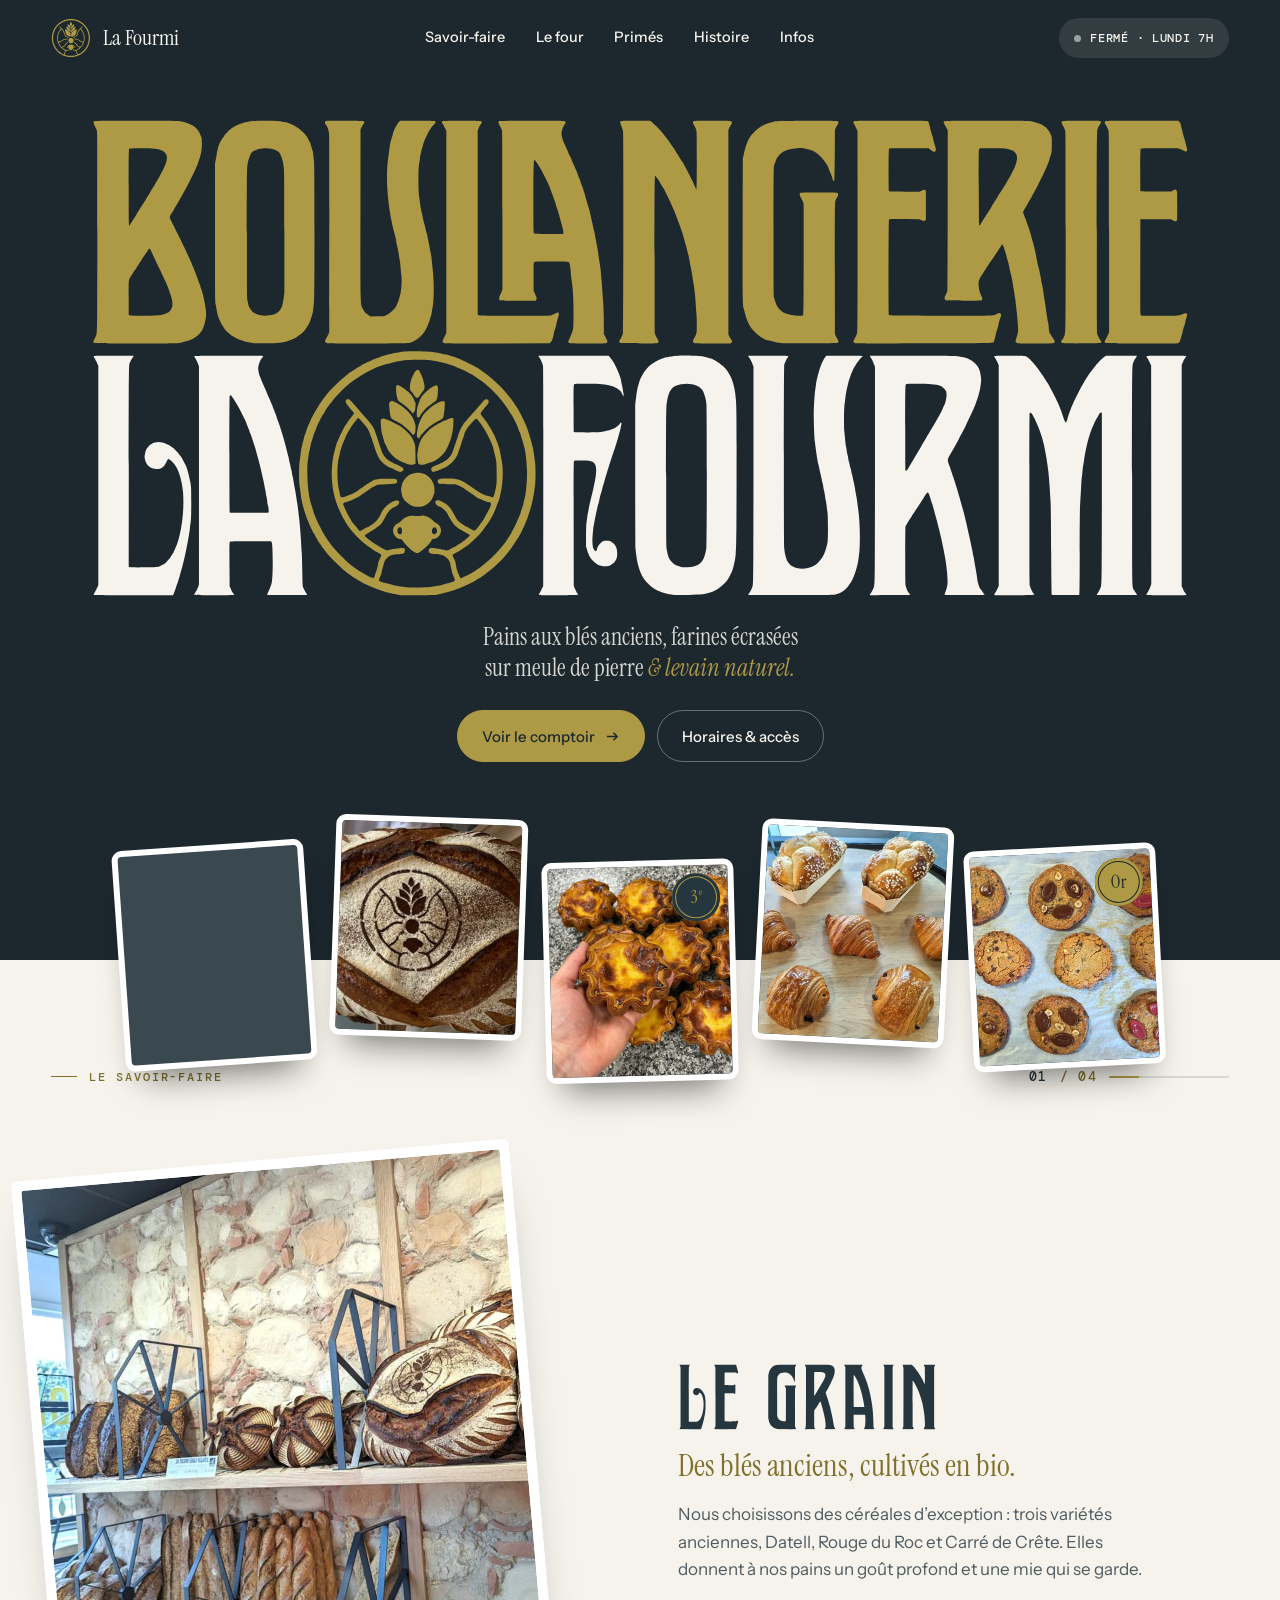
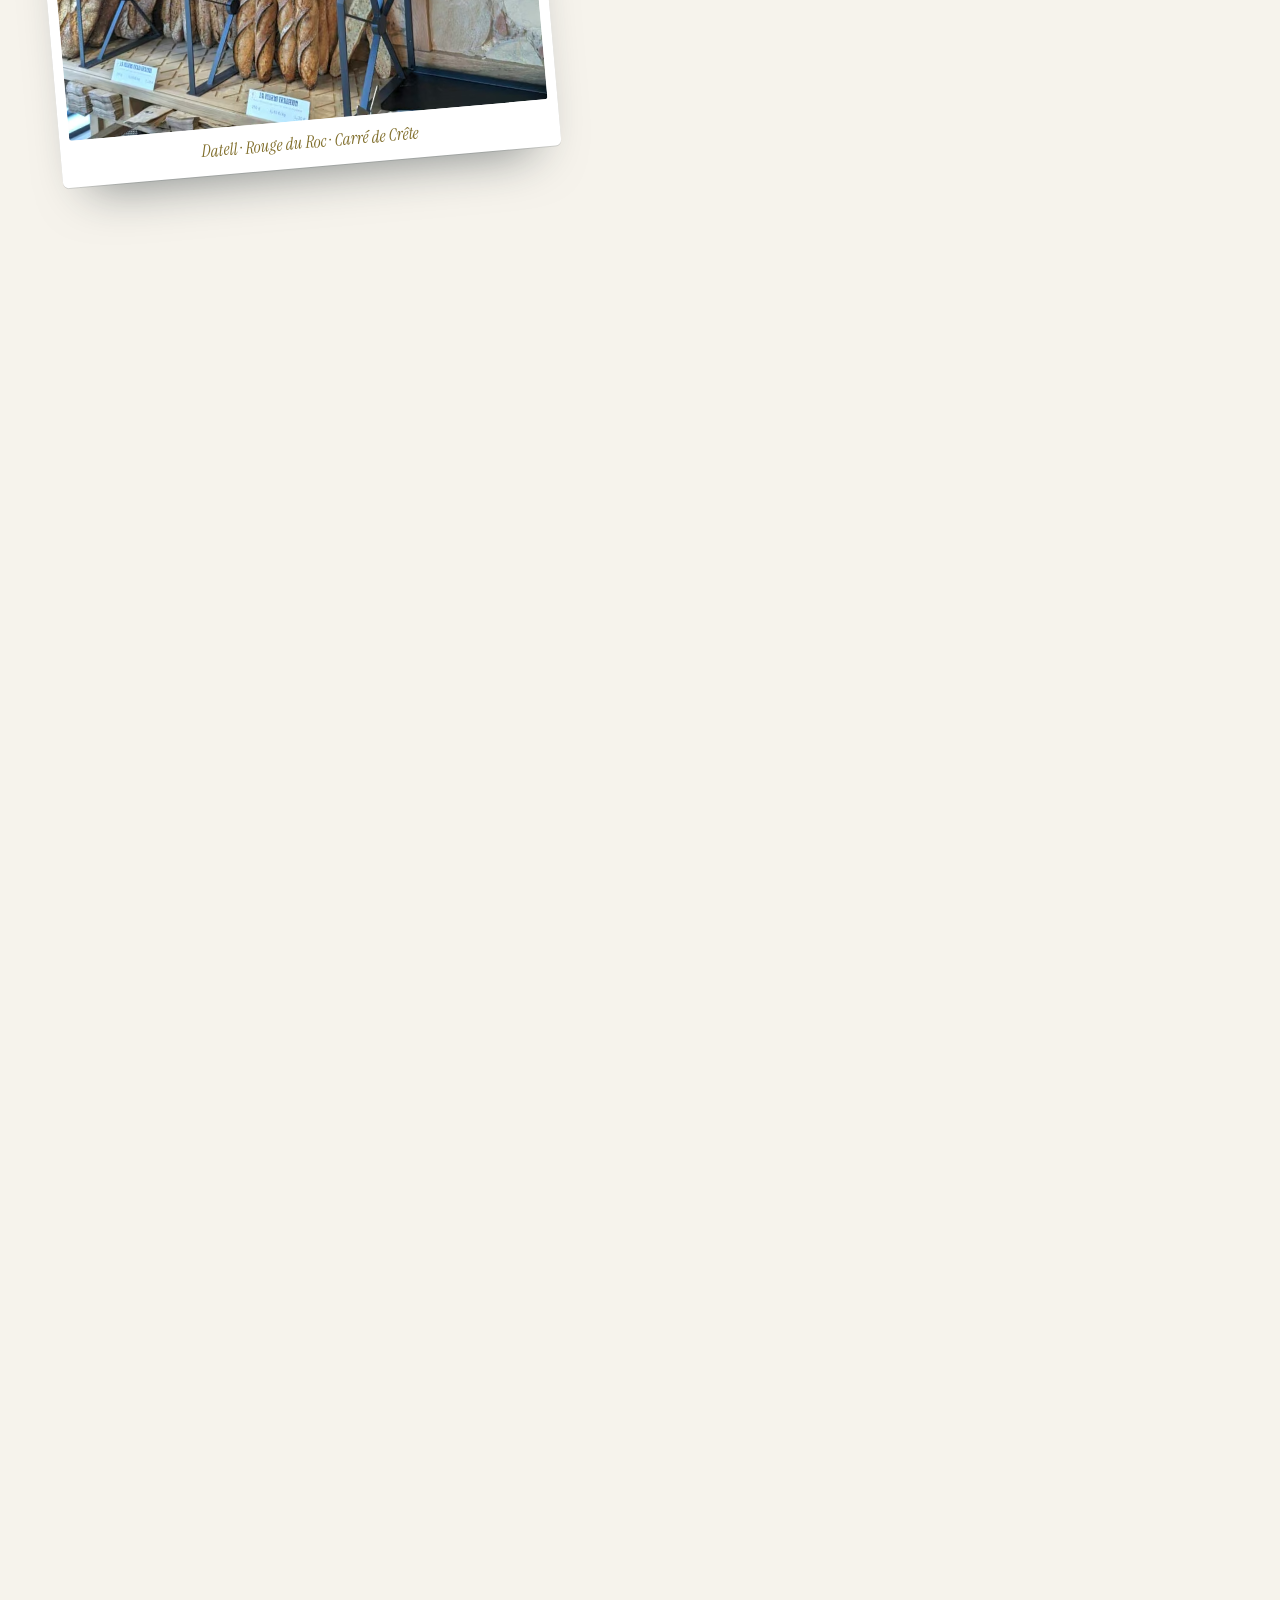
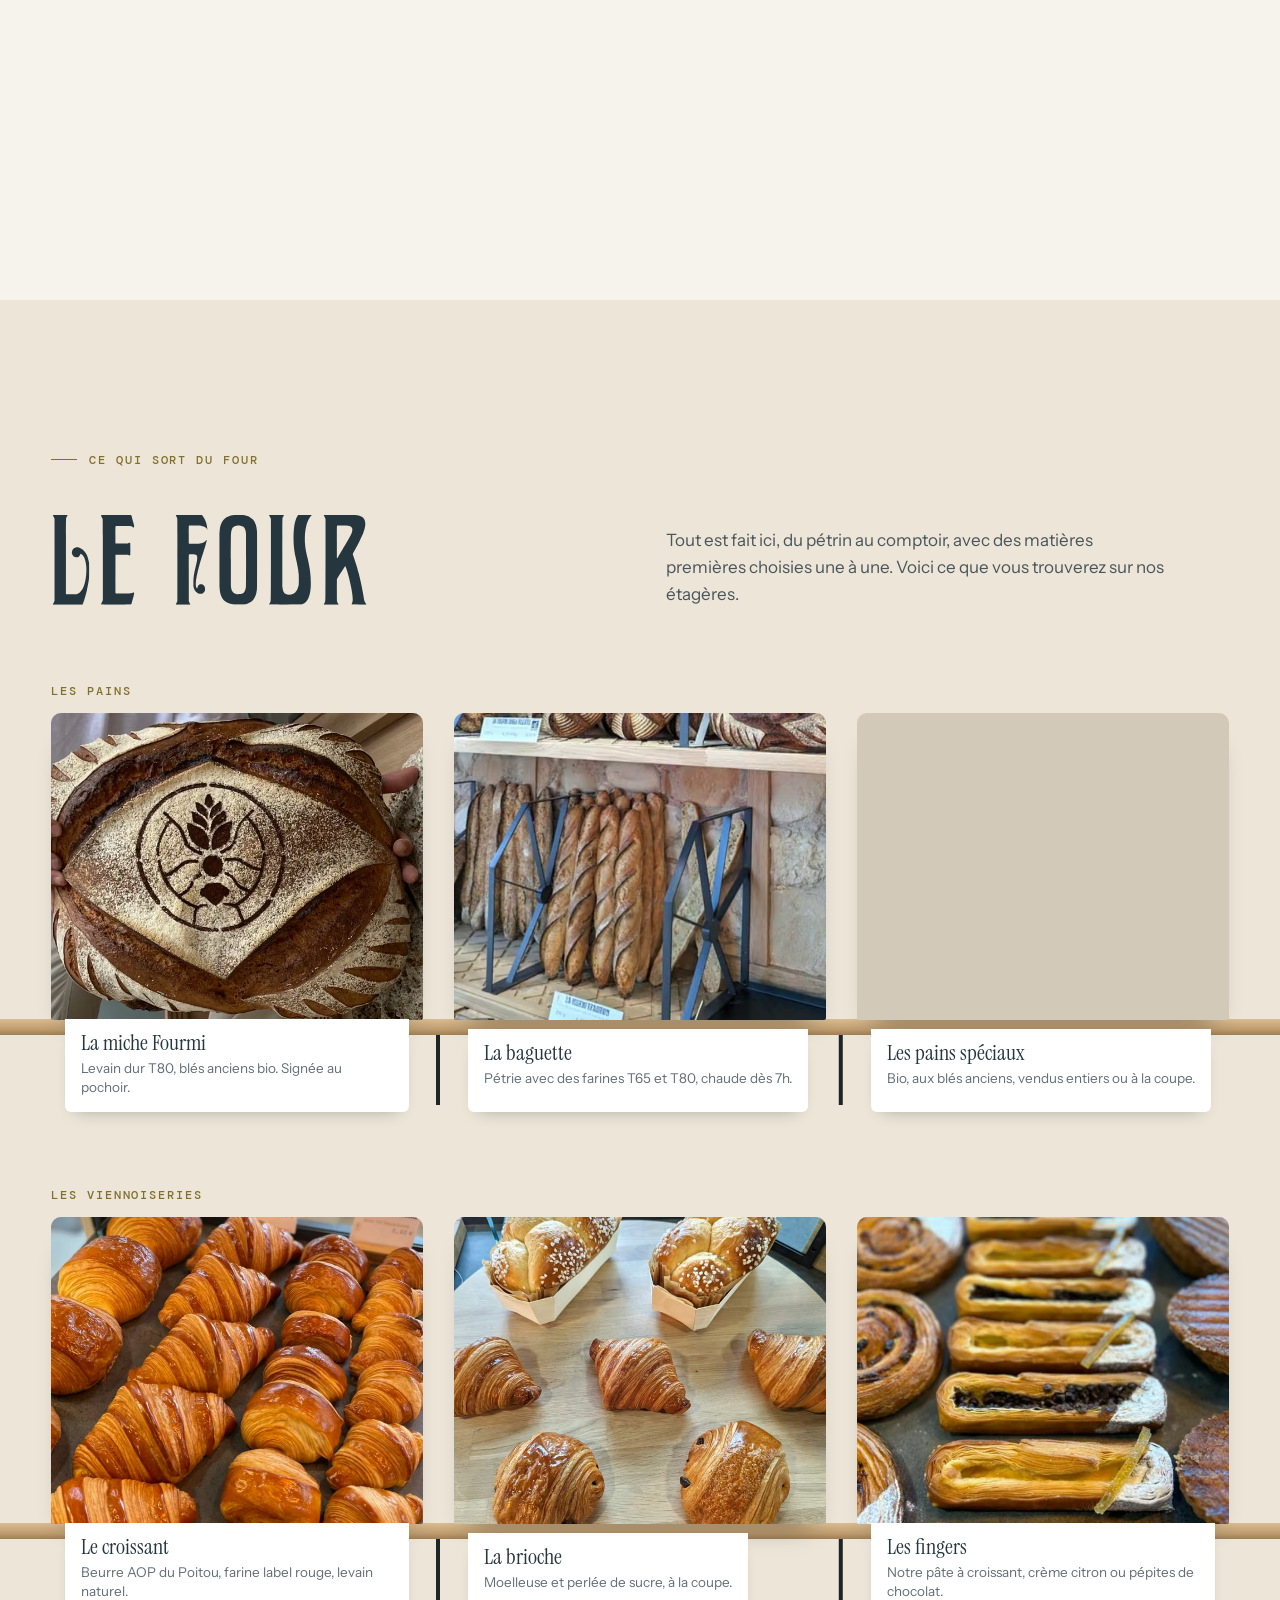
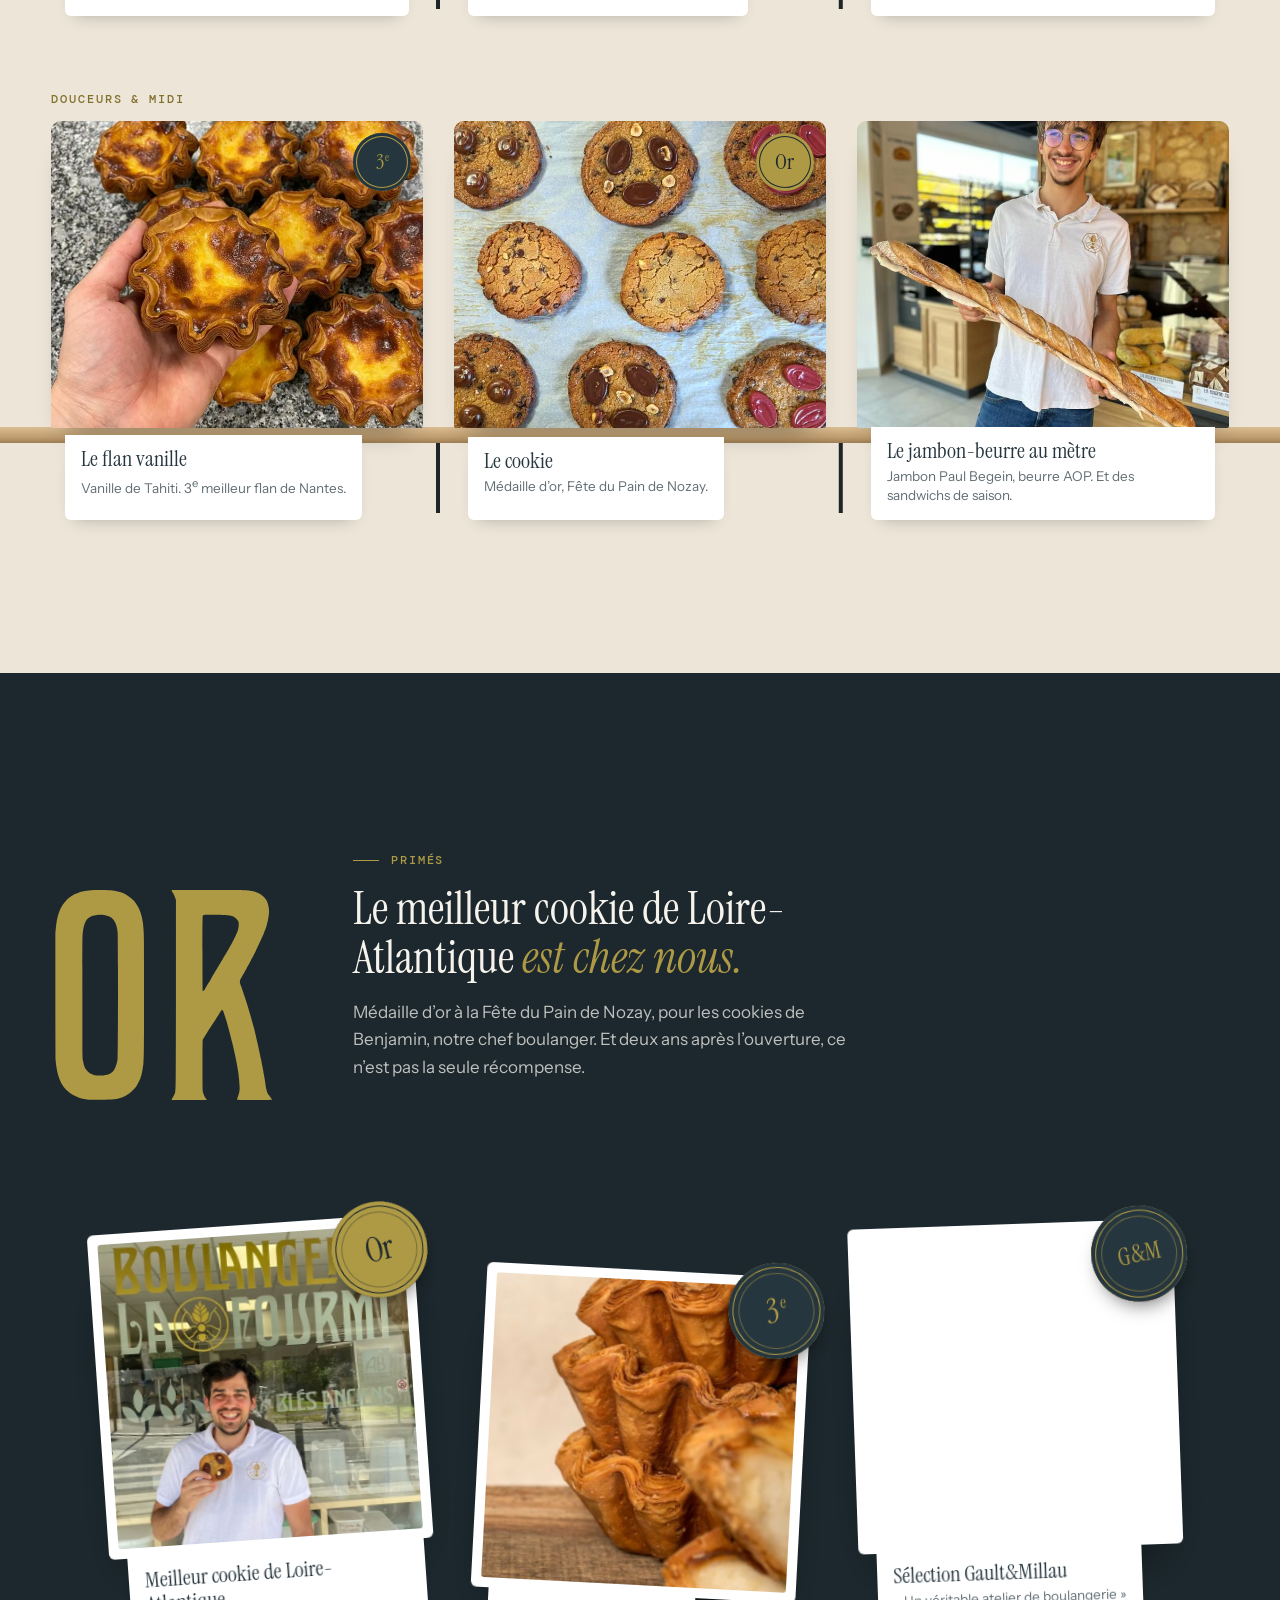
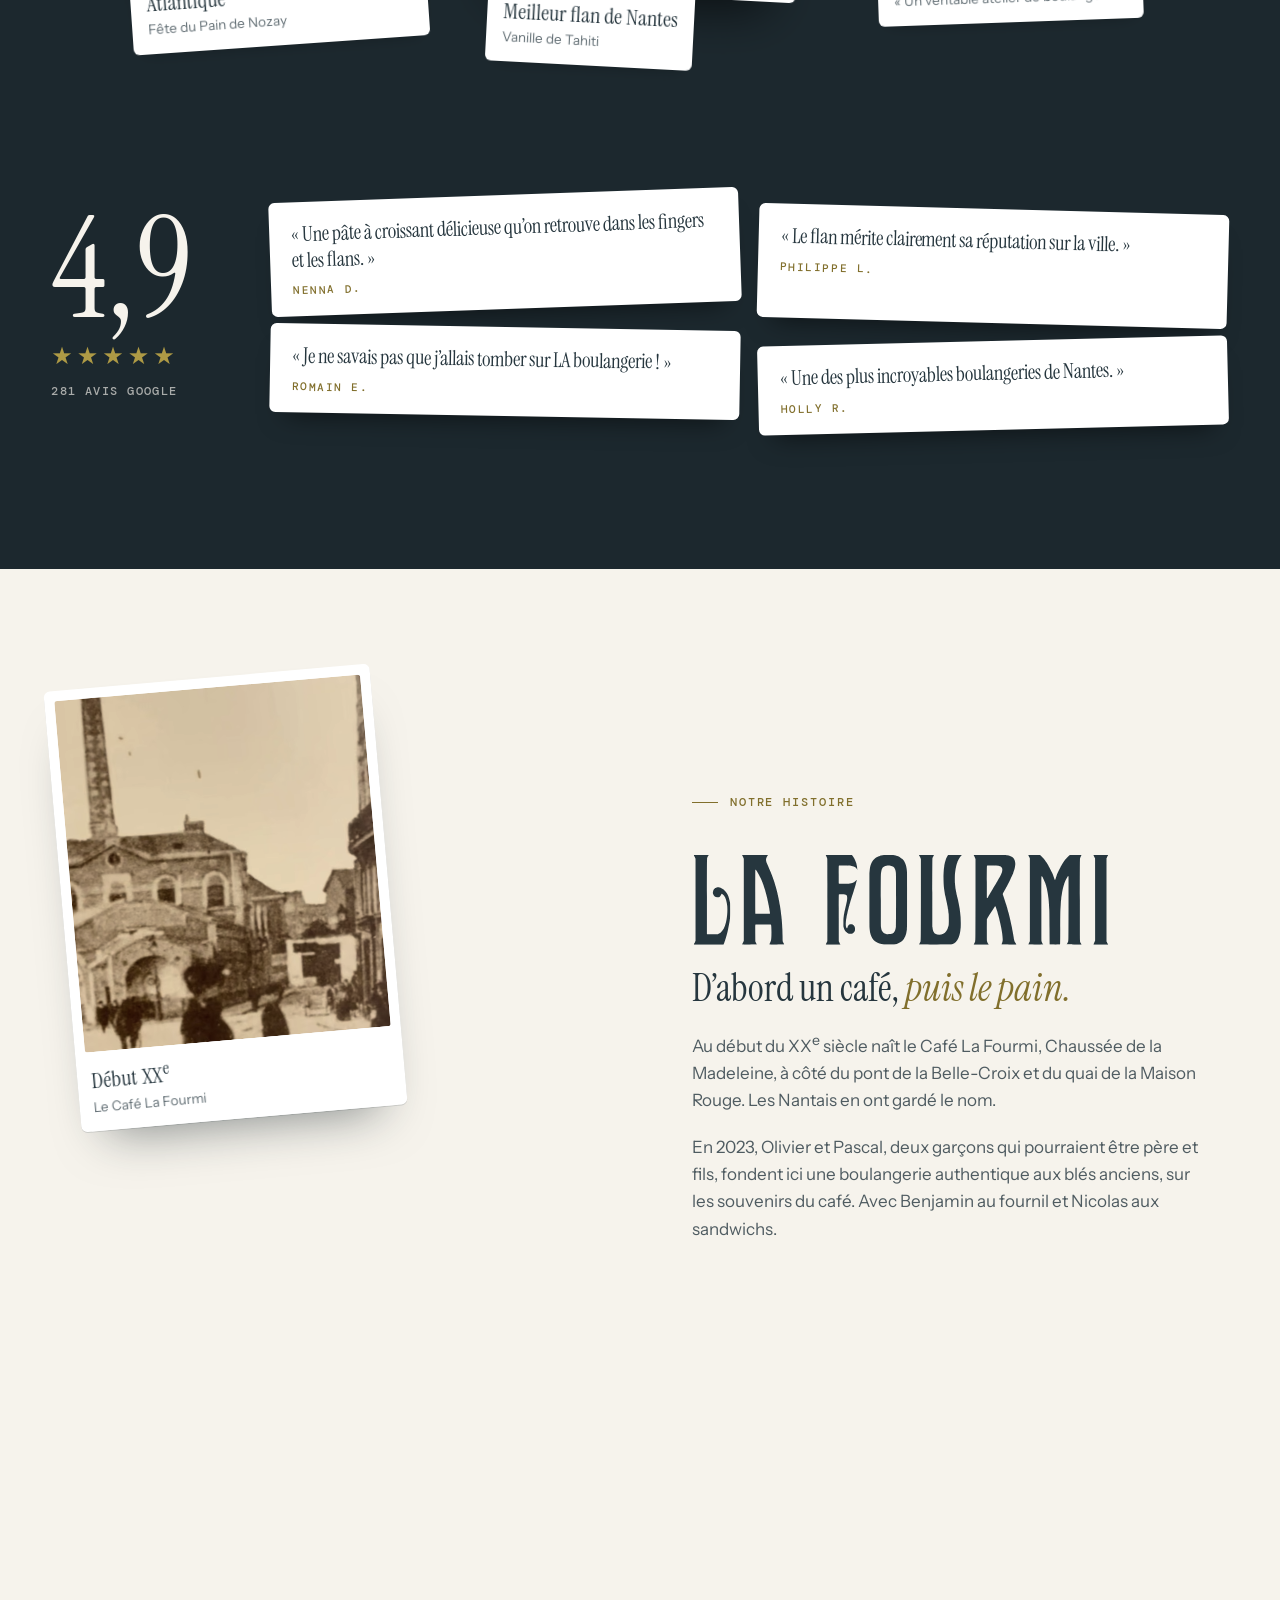
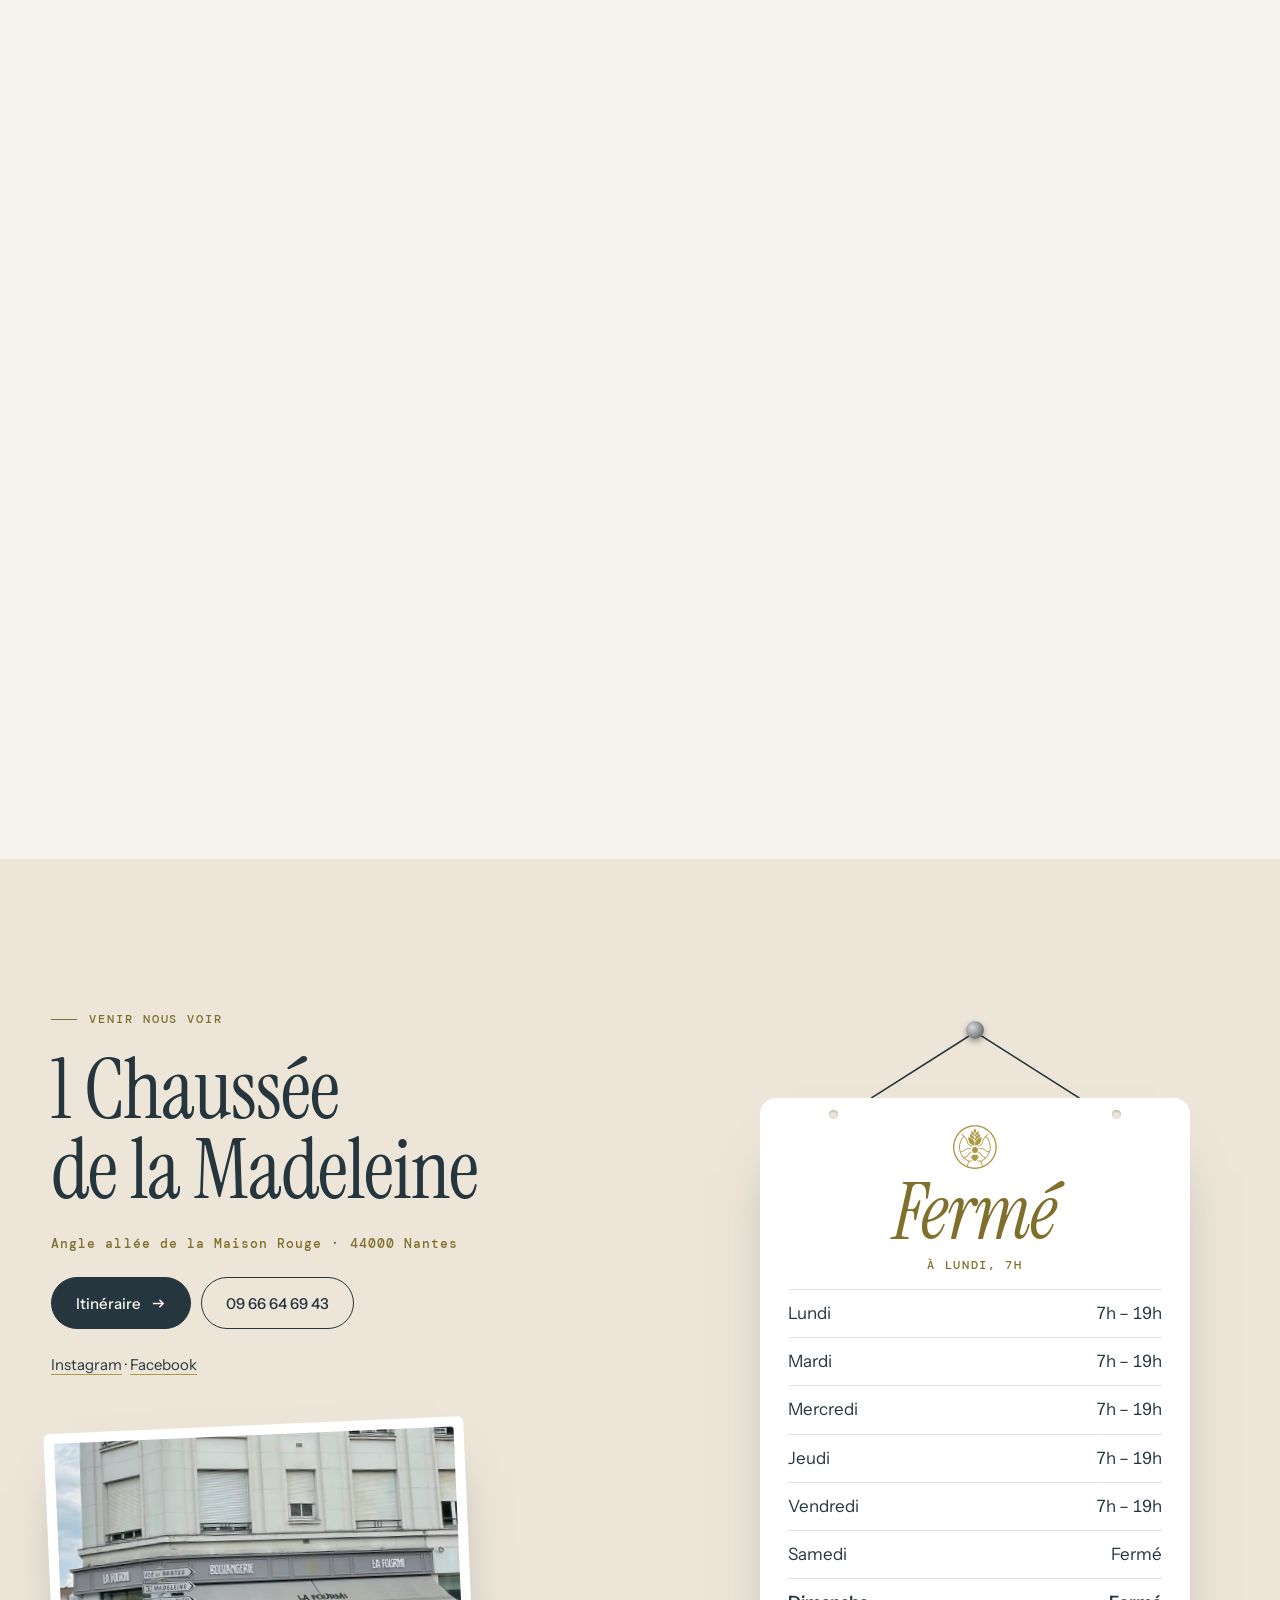
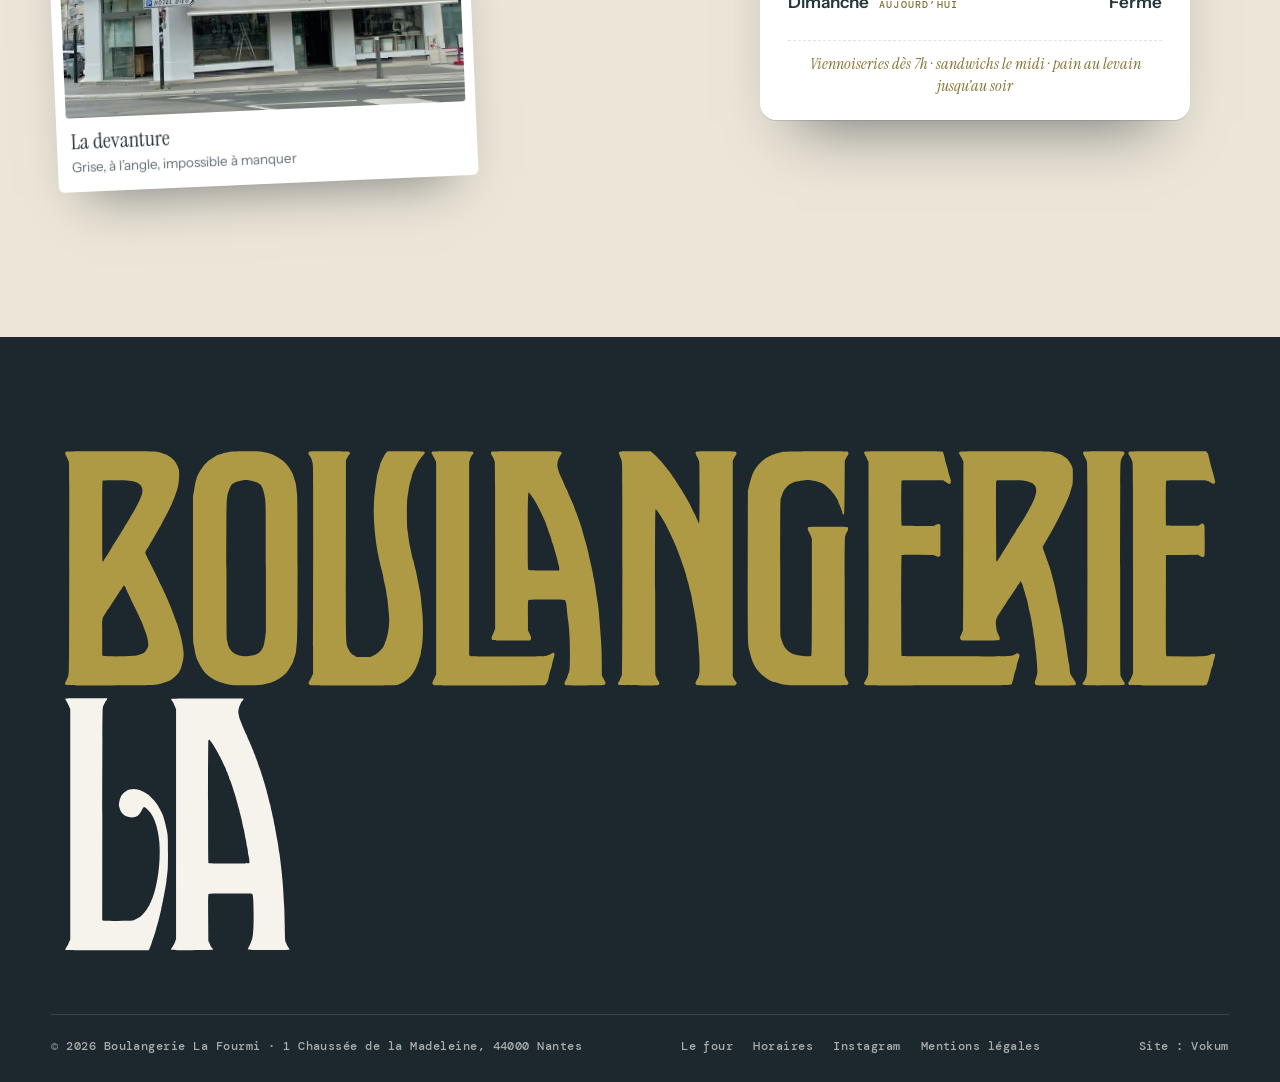
==== commit ff283341: "Aperçu de lien : image OG générée depuis le hero (1200×630) + balises Open Graph complètes Co-Author" ====
--- a/index.html
+++ b/index.html
@@ -4,14 +4,27 @@
 <meta charset="utf-8">
 <meta name="viewport" content="width=device-width, initial-scale=1">
 <title>Boulangerie La Fourmi · Pains aux blés anciens à Nantes</title>
+<!-- OG:START -->
+  <meta property="og:type" content="website">
+  <meta property="og:site_name" content="Boulangerie La Fourmi">
+  <meta property="og:locale" content="fr_FR">
+  <meta property="og:title" content="Boulangerie La Fourmi · Nantes">
+  <meta property="og:description" content="Pains aux blés anciens, farines de meule, viennoiseries maison. 1 Chaussée de la Madeleine, Nantes.">
+  <meta property="og:url" content="https://lafourmi-site.vercel.app/">
+  <meta property="og:image" content="https://lafourmi-site.vercel.app/images/og.jpg?v=fa005453">
+  <meta property="og:image:secure_url" content="https://lafourmi-site.vercel.app/images/og.jpg?v=fa005453">
+  <meta property="og:image:type" content="image/jpeg">
+  <meta property="og:image:width" content="1200">
+  <meta property="og:image:height" content="630">
+  <meta property="og:image:alt" content="Boulangerie La Fourmi — aperçu du site">
+  <meta name="twitter:card" content="summary_large_image">
+  <meta name="twitter:title" content="Boulangerie La Fourmi · Nantes">
+  <meta name="twitter:description" content="Pains aux blés anciens, farines de meule, viennoiseries maison. 1 Chaussée de la Madeleine, Nantes.">
+  <meta name="twitter:image" content="https://lafourmi-site.vercel.app/images/og.jpg?v=fa005453">
+<!-- OG:END -->
 <meta name="description" content="Boulangerie artisanale au 1 Chaussée de la Madeleine, Nantes. Pains aux blés anciens et farines écrasées sur meule de pierre, levain naturel, viennoiseries au beurre AOP, flan primé et sandwichs de saison. Du lundi au vendredi, 7h–19h.">
 <link rel="canonical" href="https://lafourmi-site.vercel.app/">
 <meta name="theme-color" content="#F6F3EC">
-<meta property="og:type" content="website">
-<meta property="og:title" content="Boulangerie La Fourmi · Nantes">
-<meta property="og:description" content="Pains aux blés anciens, farines de meule, viennoiseries maison. 1 Chaussée de la Madeleine, Nantes.">
-<meta property="og:image" content="https://lafourmi-site.vercel.app/images/og.jpg">
-<meta property="og:locale" content="fr_FR">
 <link rel="icon" href="/favicon.svg" type="image/svg+xml">
 <link rel="apple-touch-icon" href="/apple-touch-icon.png">
 <link rel="preload" href="/fonts/instrument-serif.woff2" as="font" type="font/woff2" crossorigin>
